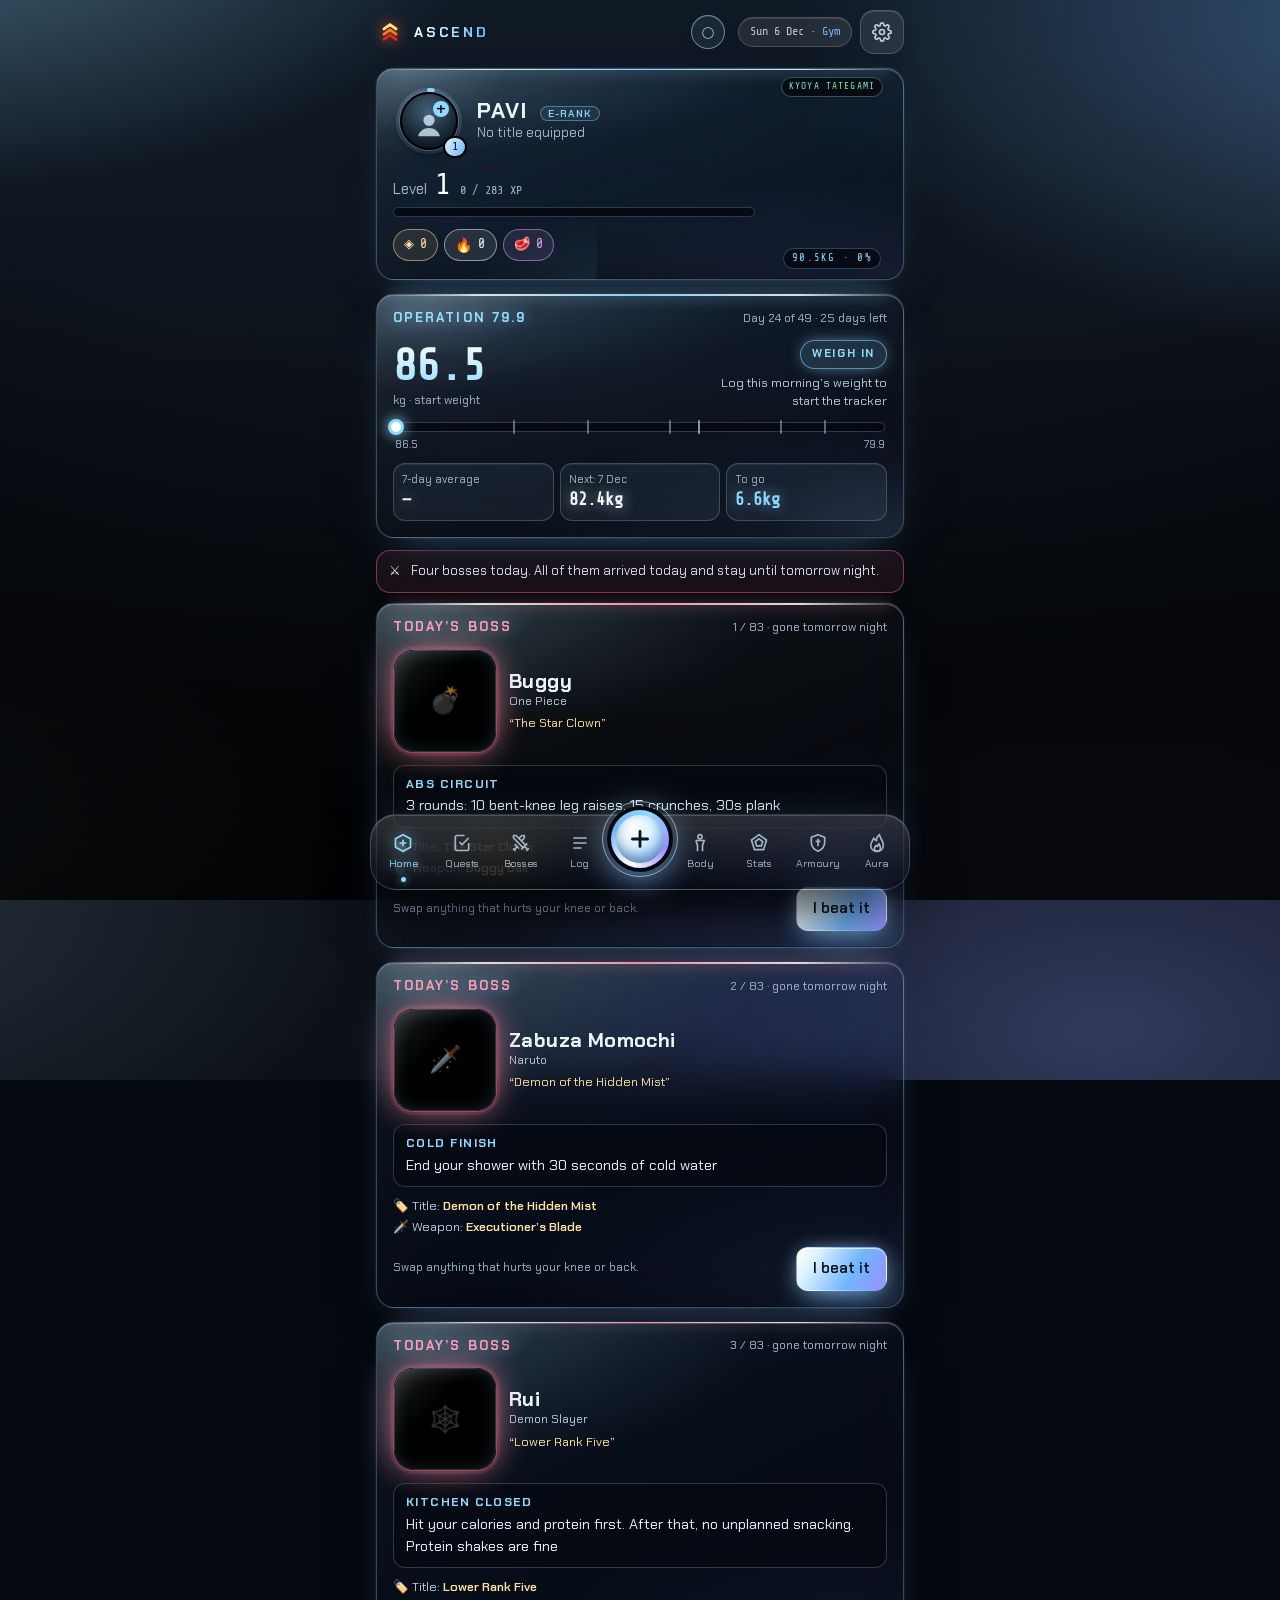
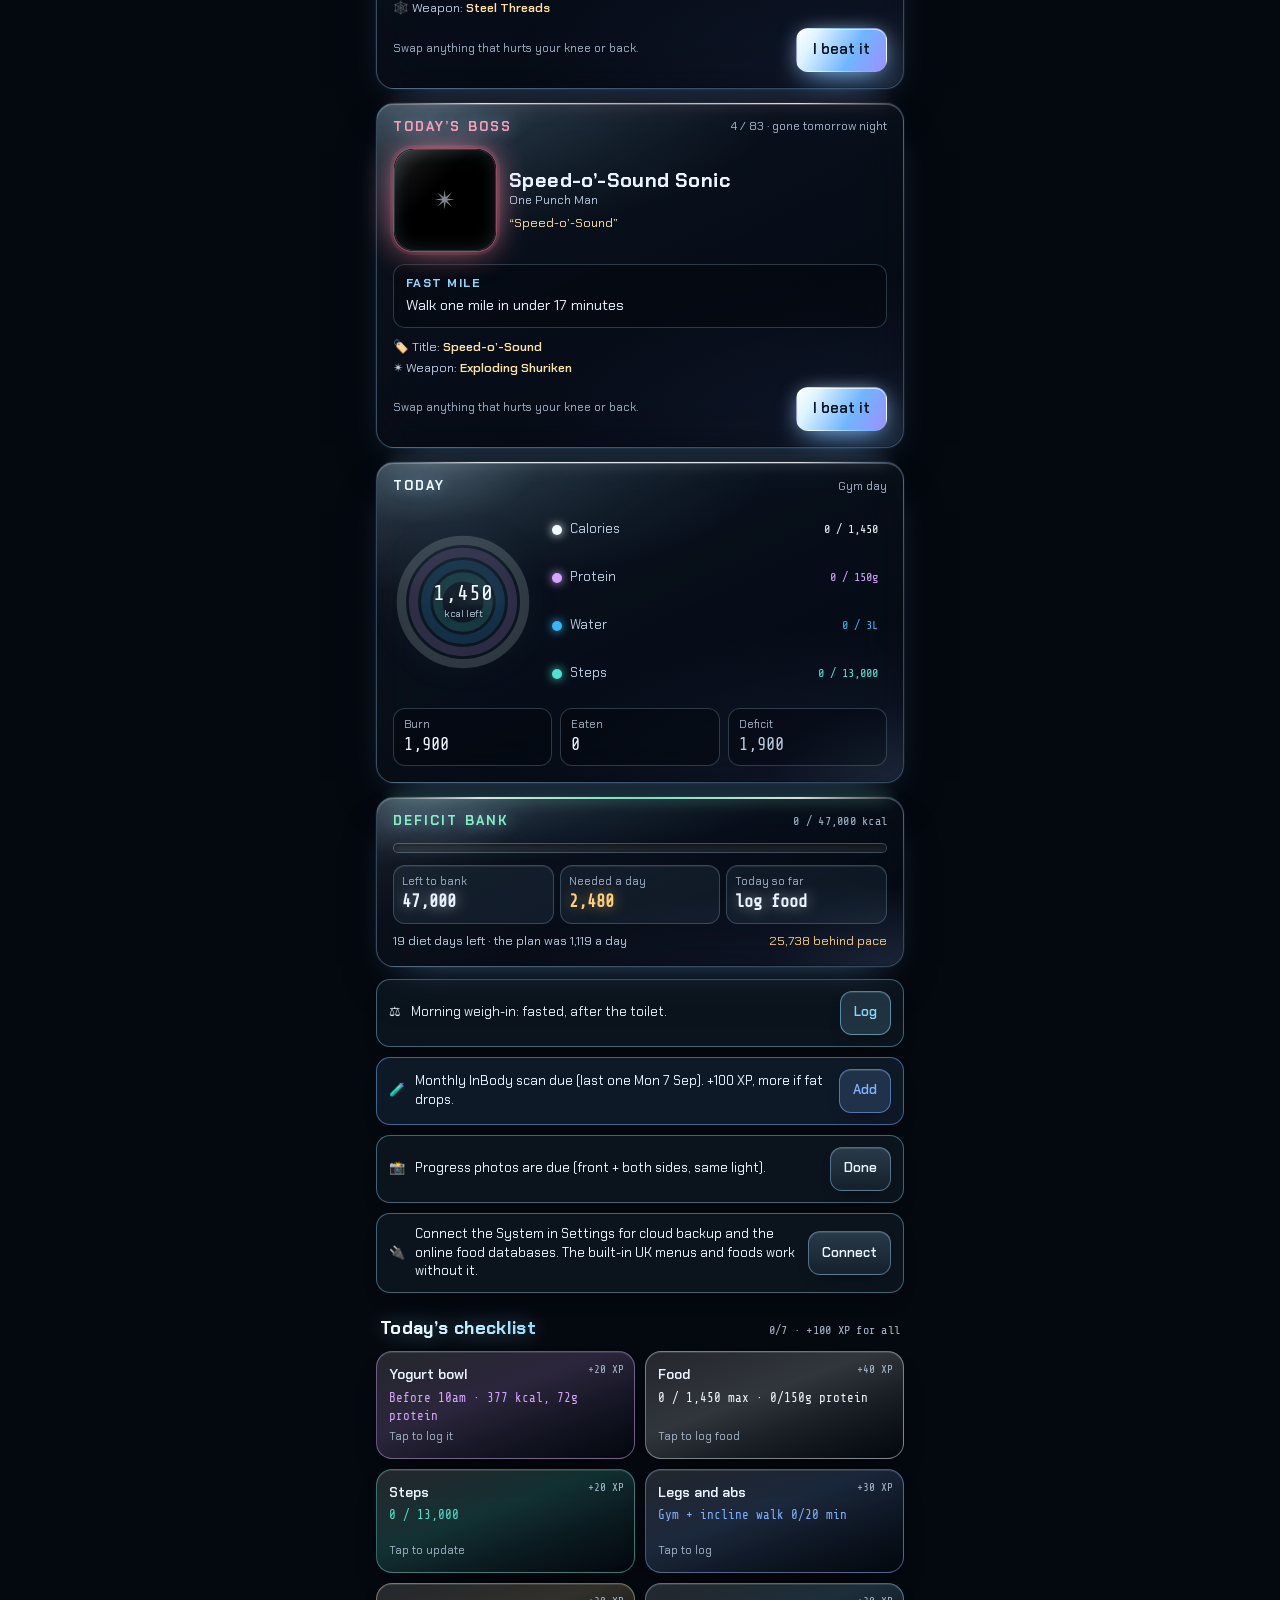
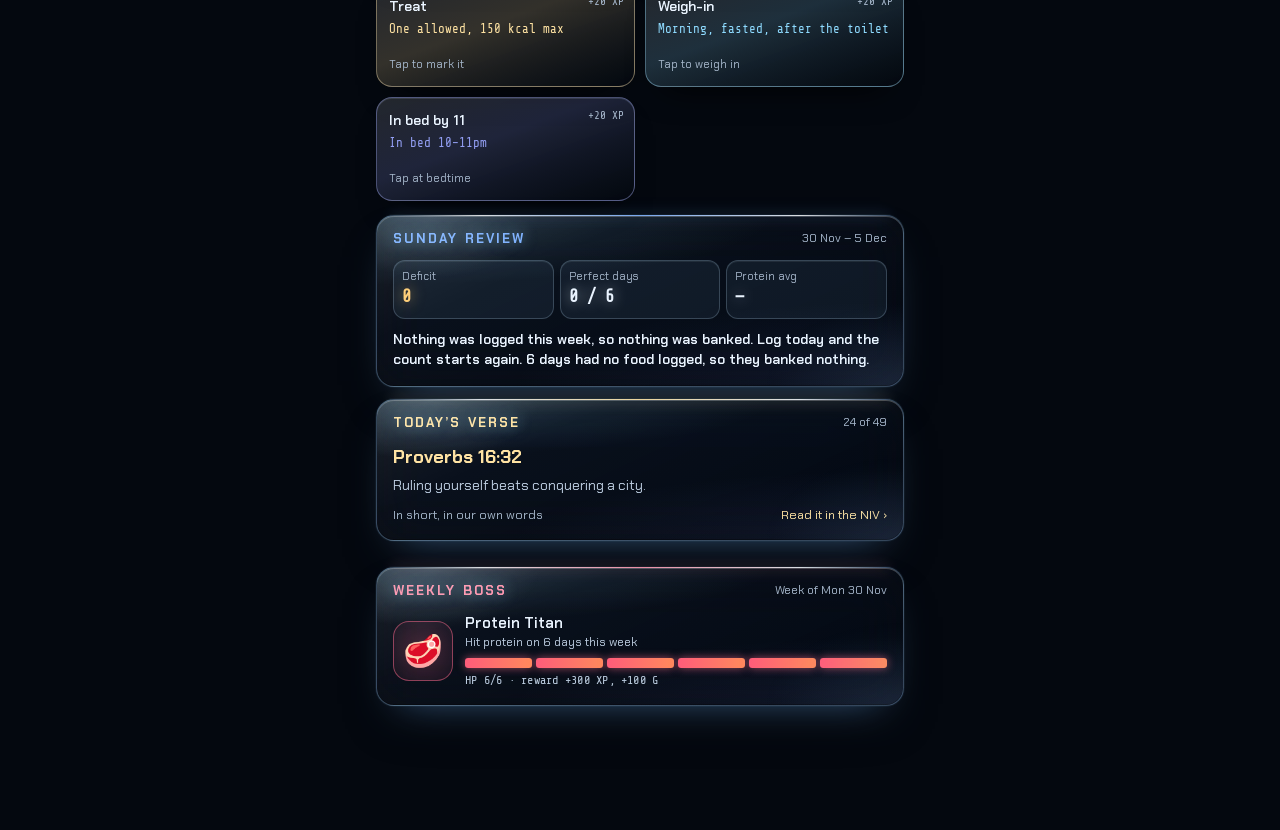
==== index.html @ de6831f8 "V22: OPERATION 79.9 season, faster transitions Adds the 13 Nov - 31 Dec season on top of existing da" ====
<!doctype html>
<html lang="en-GB">
<head>
<meta charset="utf-8">
<meta name="viewport" content="width=device-width,initial-scale=1,viewport-fit=cover">
<meta name="theme-color" content="#04080f">
<meta name="apple-mobile-web-app-capable" content="yes">
<meta name="mobile-web-app-capable" content="yes">
<meta name="apple-mobile-web-app-status-bar-style" content="black-translucent">
<meta name="apple-mobile-web-app-title" content="Ascend">
<meta name="description" content="Pavi's levelling fitness tracker: AI food logging, quests, ranks, InBody scans and a new anime character with a blazing aura every day.">
<title>Ascend</title>
<script>document.documentElement.className += ' js';</script>
<link rel="manifest" href="manifest.json">
<link rel="icon" href="icon-192.png">
<link rel="apple-touch-icon" href="apple-touch-icon.png">
<link rel="preload" as="image" href="art/x/sae.webp?v=183571439e">
<link rel="preload" as="image" href="art/x/natsu.webp?v=ce819c7bb2">
<link rel="preconnect" href="https://fonts.googleapis.com">
<link rel="preconnect" href="https://fonts.gstatic.com" crossorigin>
<link href="https://fonts.googleapis.com/css2?family=Chakra+Petch:wght@400;500;600;700&family=Share+Tech+Mono&display=swap" rel="stylesheet">
<style>
/* WINTER ARC · v6 "frost" */
:root{
  --night:#04080f; --night-2:#0a1220; --night-top:#07101c; --night-bot:#02050a; --panel:rgba(10,18,32,.62); --panel-2:rgba(40,66,100,.34);
  --line:rgba(160,210,255,.18); --line-2:rgba(190,228,255,.40);
  /* the theme: accent colours as r,g,b so they can be used at any strength (Settings → Theme swaps these) */
  --acc:143,219,255; --acc2:111,180,255; --acc3:124,137,232; --acc-line:160,210,255; --acc-hi:223,244,255; --tint:40,66,100; --deep:4,8,15;
  --ink:#EAF4FF; --ink-2:#A3B8CF; --ink-3:#64788F;
  /* domain colours: every number keeps its colour everywhere (cold aurora set) */
  --holo:#8FDBFF; --xp1:#DFF4FF; --xp2:#6FB4FF; --xp3:#9C8CFF;
  --kcal:#F2FAFF; --protein:#D6A6FF; --carbs:#A9B4FF; --fat:#7A92F8; --fibre:#86F0C6;
  --water:#38B6F5; --steps:#4FE3D0; --train:#7FB2FF; --sleep:#7C89E8; --gold:#FFE3A3;
  --good:#7CF0C0; --bad:#FF7A99; --warn:#FFCF7A;
  --spring:cubic-bezier(.2,.8,.2,1);
  --r-win:18px; --r-tile:16px; --r-btn:12px; --r-pill:999px;
  --font:'Chakra Petch',system-ui,sans-serif; --mono:'Share Tech Mono',ui-monospace,monospace;
  --dock:76px; --safe-b:env(safe-area-inset-bottom,0px); --safe-t:env(safe-area-inset-top,0px);
}
/* ── themes (Settings → Theme). Frost is the :root above; the colours that mean something (protein, steps, kcal…) never change ── */
html[data-theme="crimson"]{--acc:255,128,142;--acc2:236,76,98;--acc3:190,70,140;--acc-line:255,175,185;--acc-hi:255,228,231;--tint:70,24,34;--deep:12,4,6;--night:#0c0407;--night-2:#170a0e;--night-top:#14070b;--night-bot:#070203;--panel:rgba(32,10,15,.62);--panel-2:rgba(70,24,34,.34);--line:rgba(255,175,185,.18);--line-2:rgba(255,175,185,.40);--holo:#FF808E;--xp1:#FFE4E7;--xp2:#EC4C62;--xp3:#BE468C}
html[data-theme="emerald"]{--acc:112,238,182;--acc2:58,201,141;--acc3:64,176,196;--acc-line:156,240,204;--acc-hi:216,255,236;--tint:20,62,48;--deep:3,11,8;--night:#030b08;--night-2:#08150f;--night-top:#06120d;--night-bot:#020604;--panel:rgba(8,26,19,.62);--panel-2:rgba(20,62,48,.34);--line:rgba(156,240,204,.18);--line-2:rgba(156,240,204,.40);--holo:#70EEB6;--xp1:#D8FFEC;--xp2:#3AC98D;--xp3:#40B0C4}
html[data-theme="royal"]{--acc:192,165,255;--acc2:150,112,255;--acc3:222,124,240;--acc-line:204,186,255;--acc-hi:238,230,255;--tint:46,32,90;--deep:7,4,16;--night:#07040f;--night-2:#110a1f;--night-top:#0d0819;--night-bot:#040209;--panel:rgba(21,13,42,.62);--panel-2:rgba(46,32,90,.34);--line:rgba(204,186,255,.18);--line-2:rgba(204,186,255,.40);--holo:#C0A5FF;--xp1:#EEE6FF;--xp2:#9670FF;--xp3:#DE7CF0}
html[data-theme="gold"]{--acc:255,214,122;--acc2:242,172,64;--acc3:255,140,82;--acc-line:255,222,156;--acc-hi:255,244,212;--tint:74,58,24;--deep:10,8,3;--night:#0a0803;--night-2:#151108;--night-top:#110d05;--night-bot:#050401;--panel:rgba(30,24,10,.62);--panel-2:rgba(74,58,24,.34);--line:rgba(255,222,156,.18);--line-2:rgba(255,222,156,.40);--holo:#FFD67A;--xp1:#FFF4D4;--xp2:#F2AC40;--xp3:#FF8C52}
html[data-theme="sakura"]{--acc:255,172,212;--acc2:242,122,182;--acc3:192,142,255;--acc-line:255,198,226;--acc-hi:255,233,244;--tint:78,32,62;--deep:12,5,10;--night:#0c050a;--night-2:#180b14;--night-top:#140910;--night-bot:#060205;--panel:rgba(33,14,27,.62);--panel-2:rgba(78,32,62,.34);--line:rgba(255,198,226,.18);--line-2:rgba(255,198,226,.40);--holo:#FFACD4;--xp1:#FFE9F4;--xp2:#F27AB6;--xp3:#C08EFF}
html[data-theme="inferno"]{--acc:255,164,96;--acc2:255,112,62;--acc3:255,82,82;--acc-line:255,193,145;--acc-hi:255,234,214;--tint:82,40,18;--deep:12,6,3;--night:#0c0603;--night-2:#180d07;--night-top:#140a05;--night-bot:#060301;--panel:rgba(33,16,8,.62);--panel-2:rgba(82,40,18,.34);--line:rgba(255,193,145,.18);--line-2:rgba(255,193,145,.40);--holo:#FFA460;--xp1:#FFEAD6;--xp2:#FF703E;--xp3:#FF5252}
html[data-theme="shadow"]{--acc:222,229,240;--acc2:164,174,192;--acc3:124,134,152;--acc-line:204,212,226;--acc-hi:246,248,252;--tint:44,46,52;--deep:6,6,7;--night:#060607;--night-2:#0e0f11;--night-top:#0b0b0d;--night-bot:#020202;--panel:rgba(22,23,26,.62);--panel-2:rgba(44,46,52,.34);--line:rgba(204,212,226,.18);--line-2:rgba(204,212,226,.40);--holo:#DEE5F0;--xp1:#F6F8FC;--xp2:#A4AEC0;--xp3:#7C8698}

*{box-sizing:border-box;-webkit-tap-highlight-color:transparent}
html,body{margin:0;background:var(--night);color:var(--ink);font-family:var(--font);font-size:15px;line-height:1.45}
html{-webkit-text-size-adjust:100%;text-size-adjust:100%} /* an iPhone turned on its side must not enlarge some of the text */
body{min-height:100vh;overflow-x:hidden}
body::before{content:"";position:fixed;inset:-20%;z-index:0;pointer-events:none;
  background:
    radial-gradient(42% 30% at 12% 8%,rgba(var(--acc),.20),transparent 70%),
    radial-gradient(46% 34% at 92% 16%,rgba(var(--acc2),.20),transparent 70%),
    radial-gradient(50% 38% at 75% 96%,rgba(var(--acc3),.16),transparent 70%),
    radial-gradient(40% 30% at 4% 88%,rgba(79,227,208,.09),transparent 70%);
}
@keyframes aurora{to{transform:translate3d(3%,-2%,0) rotate(4deg) scale(1.05)}}
body::after{content:"";position:fixed;inset:0;z-index:1;pointer-events:none;opacity:.06;
  background-image:url("data:image/svg+xml,%3Csvg xmlns='http://www.w3.org/2000/svg' width='120' height='120'%3E%3Cfilter id='n'%3E%3CfeTurbulence type='fractalNoise' baseFrequency='.9' numOctaves='2'/%3E%3C/filter%3E%3Crect width='120' height='120' filter='url(%23n)'/%3E%3C/svg%3E")}
button,input,select,textarea{font:inherit;color:inherit}
button{cursor:pointer}
:focus-visible{outline:2px solid var(--holo);outline-offset:2px}
.num,.mono{font-family:var(--mono);font-variant-numeric:tabular-nums;letter-spacing:.02em}
.sr{position:absolute;width:1px;height:1px;overflow:hidden;clip:rect(0 0 0 0)}
.muted{color:var(--ink-2)} .dim{color:var(--ink-3)} .gold{color:var(--gold)} .holo{color:var(--holo)} .blood{color:var(--bad)} .good{color:var(--good)} .warnc{color:var(--warn)}
.hidden{display:none!important}

/* ── layout ── */
#app{position:relative;z-index:2;max-width:560px;margin:0 auto;padding:calc(10px + var(--safe-t)) 16px calc(var(--dock) + 34px + var(--safe-b))}
.topbar{display:flex;align-items:center;justify-content:space-between;gap:10px;margin-bottom:14px}
.brand{display:flex;align-items:center;gap:10px;font-weight:700;letter-spacing:.08em;font-size:14px;white-space:nowrap;min-width:0}
.brand svg{width:28px;height:28px;flex:none}
@media (max-width:430px){.brand span{display:none}}
.topbar>.row{flex-wrap:nowrap}
.daypill{font-family:var(--mono);font-size:12px;color:var(--ink-2);border:1px solid var(--line);padding:5px 11px;border-radius:var(--r-pill);background:rgba(var(--deep),.5);white-space:nowrap}
.daypill b{font-weight:400;color:var(--c,var(--holo))}
.iconbtn{width:44px;height:44px;display:grid;place-items:center;border-radius:14px;border:1px solid var(--line);background:var(--panel);color:var(--ink-2);flex:none}
.iconbtn:active{transform:scale(.94)}
.view{display:none} .view.on{display:block;animation:viewIn .4s var(--spring)}
.view.on.from-r{animation:viewR .4s var(--spring)} .view.on.from-l{animation:viewL .4s var(--spring)}
@keyframes viewIn{from{opacity:0;transform:translateY(10px)}to{opacity:1;transform:none}}
@keyframes viewR{from{opacity:0;transform:translateX(24px)}to{opacity:1;transform:none}}
@keyframes viewL{from{opacity:0;transform:translateX(-24px)}to{opacity:1;transform:none}}
.sec-h{display:flex;align-items:baseline;justify-content:space-between;margin:22px 4px 10px}
.sec-h h2{margin:0;font-size:18px;letter-spacing:.02em}
.sec-h span{font-size:12px;color:var(--ink-3)}

/* ── system window ── */
.win{position:relative;background:linear-gradient(160deg,var(--panel-2),var(--panel));border:1px solid var(--line);border-radius:var(--r-win);
  padding:16px;margin-bottom:14px;backdrop-filter:blur(16px);-webkit-backdrop-filter:blur(16px);
  box-shadow:0 1px 0 rgba(255,255,255,.06) inset,0 18px 50px -24px rgba(0,0,0,.9)}
.win::before{content:"";position:absolute;left:18px;right:18px;top:-1px;height:2px;border-radius:2px;background:linear-gradient(90deg,transparent,var(--c,var(--holo)),transparent);opacity:.9}
.win>.br-b{display:none}
.win-h{display:flex;align-items:center;justify-content:space-between;gap:8px;margin:-2px 0 12px}
.win-t{font-weight:700;font-size:13px;letter-spacing:.16em;color:var(--c,var(--holo))}
.win-s{font-size:12px;color:var(--ink-3)}
.win.violet{--c:var(--train)} .win.danger{--c:var(--bad);border-color:rgba(255,107,142,.32)} .win.goldw{--c:var(--gold)} .win.mint{--c:var(--fibre)}
.lift{transition:transform .25s var(--spring),border-color .25s} .lift:active{transform:scale(.98)}

/* ── buttons ── */
.btn{min-height:44px;padding:10px 16px;border-radius:var(--r-btn);border:1px solid var(--line-2);background:rgba(var(--acc-line),.10);color:var(--ink);font-weight:600;
  display:inline-flex;align-items:center;justify-content:center;gap:8px;transition:transform .2s var(--spring),background .2s,box-shadow .2s}
.btn:active{transform:scale(.95)}
.btn.primary{background:linear-gradient(120deg,var(--xp1),var(--xp2) 55%,var(--xp3));border-color:transparent;color:#04101c;box-shadow:0 8px 28px -10px rgba(var(--acc2),.9)}
.btn.ghost{background:transparent;border-color:var(--line)}
.btn.danger{background:rgba(255,107,142,.12);border-color:rgba(255,107,142,.5);color:#ffc9d6}
.btn.goldb{background:rgba(255,227,163,.12);border-color:rgba(255,227,163,.5);color:var(--gold)}
.btn.tint{background:color-mix(in srgb,var(--c) 16%,transparent);border-color:color-mix(in srgb,var(--c) 55%,transparent);color:var(--c)}
.btn.small{min-height:36px;padding:6px 12px;font-size:13px}
.btn[disabled]{opacity:.45;pointer-events:none}
.btn.done{background:rgba(124,240,192,.12);border-color:rgba(124,240,192,.5);color:var(--good)}
.row{display:flex;gap:8px;align-items:center;flex-wrap:wrap}
.row.end{justify-content:flex-end} .row.between{justify-content:space-between} .grow{flex:1}

/* ── inputs ── */
.field{display:flex;flex-direction:column;gap:4px;font-size:12px;color:var(--ink-2)}
.inp{min-height:44px;width:100%;padding:10px 12px;border-radius:var(--r-btn);border:1px solid var(--line);background:rgba(var(--deep),.6);color:var(--ink);outline:none}
.inp:focus{border-color:var(--holo);box-shadow:0 0 0 3px rgba(var(--acc),.15)}
.inp.num{text-align:right}
.inp.bad{border-color:var(--bad)}
select.inp{appearance:none;-webkit-appearance:none;background-image:linear-gradient(45deg,transparent 50%,var(--ink-2) 50%),linear-gradient(135deg,var(--ink-2) 50%,transparent 50%);background-position:calc(100% - 16px) 50%,calc(100% - 11px) 50%;background-size:5px 5px;background-repeat:no-repeat;padding-right:28px}
.grid2{display:grid;grid-template-columns:1fr 1fr;gap:8px} .grid3{display:grid;grid-template-columns:repeat(3,1fr);gap:8px}
.toggle{display:flex;align-items:center;justify-content:space-between;min-height:44px;gap:10px}
.sw{width:52px;height:30px;border-radius:99px;border:1px solid var(--line);background:rgba(var(--deep),.6);position:relative;flex:none}
.sw::after{content:"";position:absolute;top:3px;left:3px;width:22px;height:22px;border-radius:50%;background:var(--ink-3);transition:transform .3s var(--spring),background .25s}
.sw[aria-checked="true"]{border-color:var(--c,var(--holo))} .sw[aria-checked="true"]::after{transform:translateX(22px);background:var(--c,var(--holo));box-shadow:0 0 12px var(--c,var(--holo))}
.slider{display:grid;grid-template-columns:1fr auto;gap:2px 10px;align-items:center;margin:8px 0}
.slider input{grid-column:1/-1;width:100%;accent-color:var(--c,var(--holo));height:28px}
.slider b{font-family:var(--mono);font-weight:400;color:var(--c,var(--holo))}

/* ── hero (player card + today’s character) ── */
.hero{display:grid;grid-template-columns:1fr 132px;gap:6px;align-items:stretch;padding:16px 10px 16px 16px;overflow:hidden}
.hero::after{content:"";position:absolute;right:-40px;top:-40px;width:220px;height:220px;border-radius:50%;background:radial-gradient(circle,rgba(var(--acc),.22),transparent 65%);pointer-events:none}
.emblem{display:flex;align-items:center;gap:12px}
.rankring{width:68px;height:68px;position:relative;flex:none}
.rankring svg{position:absolute;inset:0;width:100%;height:100%;transform:rotate(-90deg)}
.rankring b{position:absolute;inset:0;display:grid;place-items:center;font-size:30px;font-weight:700;color:#fff;text-shadow:0 0 16px var(--xp2)}
.pname{font-size:22px;font-weight:700;letter-spacing:.08em;line-height:1.1}
.ptitle{font-size:13px;color:#cfe8ff;min-height:18px}
.lvl{display:flex;align-items:baseline;gap:8px;margin-top:12px}
.lvl .n{font-size:30px;color:#fff;line-height:1}
.xpbar{height:10px;border-radius:99px;background:rgba(var(--deep),.8);border:1px solid var(--line);overflow:hidden;position:relative;margin-top:6px}
.xpbar>i{position:absolute;inset:0 auto 0 0;border-radius:99px;background:linear-gradient(90deg,var(--xp1),var(--xp2),var(--xp3));box-shadow:0 0 14px rgba(var(--acc2),.8);transition:width 1s var(--spring)}
.xpbar>i::after{content:"";position:absolute;inset:0;background:linear-gradient(90deg,transparent,rgba(255,255,255,.6),transparent);background-size:200% 100%;animation:shine 2.6s linear infinite}
@keyframes shine{from{background-position:200% 0}to{background-position:-200% 0}}
.chips{display:flex;gap:6px;flex-wrap:wrap;margin-top:12px}
.chip{display:inline-flex;align-items:center;gap:6px;padding:5px 10px;border-radius:var(--r-pill);border:1px solid color-mix(in srgb,var(--c,var(--ink-3)) 50%,transparent);background:color-mix(in srgb,var(--c,var(--ink-3)) 10%,transparent);font-size:13px;color:var(--c,var(--ink))}
.flame{display:inline-block;transform-origin:50% 90%;animation:flick 1.4s ease-in-out infinite}
@keyframes flick{0%,100%{transform:scale(1) rotate(-3deg)}50%{transform:scale(1.12) rotate(3deg)}}
.hero-aura{position:relative;min-height:210px;margin:-16px -10px -16px 0;cursor:pointer;-webkit-tap-highlight-color:transparent}
.hero-aura .aname{position:absolute;top:8px;left:4px;right:4px;z-index:2;text-align:center;pointer-events:none}
/* the name sits on its own dark pill, so a bright aura behind it never washes it out */
.hero-aura .aname span{display:inline-block;max-width:100%;vertical-align:top;padding:2px 7px;border-radius:99px;background:rgba(var(--deep),.8);border:1px solid color-mix(in srgb,var(--aura-l,var(--holo)) 35%,transparent);font-family:var(--mono);font-size:9.5px;letter-spacing:.12em;text-transform:uppercase;color:var(--aura-t,#fff);white-space:nowrap;overflow:hidden;text-overflow:ellipsis}
.hero-aura .tag{position:absolute;bottom:10px;left:0;right:0;text-align:center;font-family:var(--mono);font-size:10.5px;color:var(--holo);letter-spacing:.12em;pointer-events:none;text-shadow:0 0 8px var(--holo)}

/* ── rings ── */
.rings{display:grid;grid-template-columns:140px 1fr;gap:10px;align-items:center}
.ringbox{width:140px;height:140px;position:relative}
.ringbox svg{width:100%;height:100%;transform:rotate(-90deg)}
.ringbox .c{position:absolute;inset:0;display:grid;place-items:center;text-align:center;line-height:1.05}
.ringbox .c b{font-size:26px;font-family:var(--mono);font-weight:400;color:var(--kcal)} .ringbox .c span{font-size:11px;color:var(--ink-2)}
.ring-arc{transition:stroke-dasharray 1.1s var(--spring)}
.legend{display:flex;flex-direction:column;gap:4px}
.leg{display:grid;grid-template-columns:10px 1fr auto;gap:8px;align-items:center;padding:7px 8px;border-radius:12px;border:1px solid transparent;background:none;text-align:left;min-height:40px;transition:background .2s,border-color .2s}
.leg:active{background:color-mix(in srgb,var(--c) 14%,transparent);border-color:color-mix(in srgb,var(--c) 40%,transparent)}
.leg i{width:10px;height:10px;border-radius:50%;background:var(--c);box-shadow:0 0 10px var(--c)}
.leg span{font-size:13px;color:var(--ink-2)} .leg b{font-family:var(--mono);font-weight:400;font-size:12px;color:var(--c);white-space:nowrap}
.energy-strip{display:grid;grid-template-columns:repeat(3,1fr);gap:8px;margin-top:12px}
.estat{border-radius:12px;padding:8px 10px;background:rgba(var(--deep),.45);border:1px solid var(--line)}
.estat span{display:block;font-size:11px;color:var(--ink-3)} .estat b{font-family:var(--mono);font-weight:400;font-size:17px}

/* ── quest tiles ── */
.tiles{display:grid;grid-template-columns:1fr 1fr;gap:10px}
.tile{--c:var(--holo);position:relative;overflow:hidden;text-align:left;border-radius:var(--r-tile);padding:12px;min-height:104px;border:1px solid color-mix(in srgb,var(--c) 30%,transparent);
  background:linear-gradient(160deg,color-mix(in srgb,var(--c) 12%,rgba(14,26,44,.8)),rgba(10,19,34,.75));color:var(--ink);display:flex;flex-direction:column;gap:4px;
  transition:transform .25s var(--spring),box-shadow .3s,border-color .3s}
.tile:active{transform:scale(.97)}
.tile .fill{position:absolute;left:0;bottom:0;height:4px;background:var(--c);box-shadow:0 0 12px var(--c);transition:width 1s var(--spring)}
.tile .ic{font-size:22px;line-height:1}
.tile .nm{font-weight:600;font-size:14px}
.tile .vl{font-family:var(--mono);font-size:12.5px;color:var(--c)}
.tile .rw{position:absolute;top:10px;right:10px;font-family:var(--mono);font-size:11px;color:var(--ink-3)}
.tile .act{margin-top:auto;font-size:11.5px;color:var(--ink-3)}
.tile.done{border-color:var(--c);box-shadow:0 0 0 1px color-mix(in srgb,var(--c) 40%,transparent),0 0 26px -8px var(--c)}
.tile.done .rw{color:var(--c)}
.tile.done::after{content:"✓";position:absolute;right:10px;bottom:8px;width:22px;height:22px;border-radius:50%;display:grid;place-items:center;background:var(--c);color:#04101c;font-weight:800;font-size:13px;animation:pop .45s var(--spring)}
.tile.wide{grid-column:1/-1;min-height:0;flex-direction:row;align-items:center;gap:12px}

/* ── quest list (Quests tab) ── */
.quest{display:grid;grid-template-columns:40px 1fr auto;gap:10px;align-items:center;padding:12px 0;border-bottom:1px solid rgba(var(--acc-line),.10)}
.quest:last-child{border-bottom:0}
.qicon{width:40px;height:40px;display:grid;place-items:center;border-radius:12px;border:1px solid color-mix(in srgb,var(--c,var(--holo)) 45%,transparent);background:color-mix(in srgb,var(--c,var(--holo)) 12%,transparent);font-size:18px}
.quest.done .qicon{box-shadow:0 0 14px color-mix(in srgb,var(--c,var(--holo)) 60%,transparent)}
.qname{font-weight:600} .qsub{font-size:12px;color:var(--ink-2)}
.qrew{font-family:var(--mono);font-size:12px;color:var(--ink-3);text-align:right;line-height:1.3}
.quest.done .qrew{color:var(--c,var(--holo))}
.qactions{grid-column:2/4;display:flex;gap:8px;flex-wrap:wrap;margin-top:6px}
.bar{height:8px;border-radius:99px;background:rgba(var(--deep),.8);border:1px solid var(--line);overflow:hidden}
.bar>i{display:block;height:100%;border-radius:99px;background:var(--c,var(--holo));box-shadow:0 0 8px var(--c,var(--holo));transition:width .9s var(--spring)}
.bar.over>i{background:var(--bad);box-shadow:0 0 8px var(--bad)}

/* ── boss ── */
.boss{display:grid;grid-template-columns:60px 1fr;gap:12px;align-items:center}
.bossicon{width:60px;height:60px;display:grid;place-items:center;font-size:32px;border:1px solid rgba(255,107,142,.5);border-radius:16px;background:radial-gradient(circle,rgba(255,107,142,.25),rgba(255,107,142,.04));animation:bossPulse 2.4s ease-in-out infinite}
@keyframes bossPulse{0%,100%{box-shadow:0 0 0 rgba(255,107,142,0)}50%{box-shadow:0 0 26px rgba(255,107,142,.5)}}
.hp{display:flex;gap:4px;margin-top:6px} .hp i{flex:1;height:10px;border-radius:3px;background:linear-gradient(90deg,#ff5c7a,#ff8a5c);box-shadow:0 0 8px rgba(255,107,142,.6);transition:all .5s}
.hp i.gone{background:rgba(255,107,142,.12);box-shadow:none}
.boss.dead .bossicon{animation:none;filter:grayscale(1);opacity:.6}

/* ── trials ── */
.trial{margin-bottom:14px}
.nodes{display:flex;align-items:center;margin:8px 0;overflow-x:auto;padding:4px 2px}
.node{flex:none;width:30px;height:30px;border-radius:50%;border:2px solid var(--ink-3);display:grid;place-items:center;font-size:11px;font-family:var(--mono);color:var(--ink-3);background:var(--night-2)}
.node.on{border-color:var(--c);color:var(--night);background:var(--c);box-shadow:0 0 10px var(--c)}
.node.next{border-color:var(--c);color:var(--c);animation:bossPulse 2s infinite}
.link{flex:none;width:16px;height:2px;background:var(--ink-3)} .link.on{background:var(--c)}

/* ── tables ── */
.tbl{width:100%;border-collapse:collapse;font-size:12.5px}
.tbl th{font-weight:500;color:var(--ink-3);text-align:right;padding:4px 3px;font-size:11px}
.tbl th:first-child,.tbl td:first-child{text-align:left}
.tbl td{padding:7px 3px;border-top:1px solid rgba(var(--acc-line),.10);text-align:right;font-family:var(--mono)}
.tbl td:first-child{font-family:var(--font)}
.tbl tr.tot td{color:var(--holo);border-top:1px solid var(--line-2)}
.tbl tr.rowbtn{cursor:pointer} .tbl tr.rowbtn:active td{background:rgba(var(--acc-line),.08)}
.tbl .fname{display:block;max-width:150px;overflow:hidden;text-overflow:ellipsis;white-space:nowrap}
.tbl .fq{display:block;font-size:11px;color:var(--ink-3)}
.tbl .cK{color:var(--kcal)} .tbl .cP{color:var(--protein)} .tbl .cC{color:var(--carbs)} .tbl .cS{color:var(--ink-2)} .tbl .cF{color:var(--fat)} .tbl .cB{color:var(--fibre)}
.status{font-family:var(--font);font-size:11px;padding:2px 8px;border-radius:99px;border:1px solid var(--line)}
.status.hit{color:var(--good);border-color:rgba(124,240,192,.5)} .status.under{color:var(--ink-2)} .status.over{color:var(--bad);border-color:rgba(255,107,142,.5)} .status.close{color:var(--warn);border-color:rgba(255,207,122,.5)}
.scroll-x{overflow-x:auto;margin:0 -4px;padding:0 4px}
.kv{display:flex;justify-content:space-between;gap:8px;font-size:13px;padding:3px 0}
.kv b{font-family:var(--mono);font-weight:400}

/* ── alerts ── */
.alert{display:flex;gap:10px;align-items:center;padding:11px 12px;border-radius:14px;border:1px solid rgba(255,207,122,.4);background:rgba(255,207,122,.08);font-size:13px;margin-bottom:10px}
.alert.red{border-color:rgba(255,107,142,.45);background:rgba(255,107,142,.08)}
.alert.cyan{border-color:rgba(var(--acc),.4);background:rgba(var(--acc),.06)}
.alert.violet{border-color:rgba(var(--acc2),.5);background:rgba(var(--acc2),.10)}

/* ── today's character and their aura (aura.js draws it; the CSS version is for a device without WebGL) ── */
.aura-stage{position:relative;height:400px;margin:-4px -6px 0;border-radius:16px;overflow:hidden;cursor:pointer;-webkit-tap-highlight-color:transparent;
  background:radial-gradient(60% 38% at 50% 94%,color-mix(in srgb,var(--aura,var(--holo)) 20%,transparent),transparent 72%),linear-gradient(180deg,rgba(var(--deep),.15),rgba(var(--deep),.6));box-shadow:0 0 60px -10px rgba(0,0,0,.9) inset}
.aura-wrap{position:absolute;inset:0;overflow:hidden;pointer-events:none}
.aura-gl{display:block;position:absolute;inset:0;width:100%;height:100%}
.aura-wrap:not(.css) .aura-img,.aura-wrap.missing .aura-img{display:none}
.aura-wrap.css .aura-img{position:absolute;left:50%;bottom:5%;max-width:80%;max-height:74%;transform:translateX(-50%);filter:drop-shadow(0 0 3px var(--aura-l)) drop-shadow(0 0 10px var(--aura)) drop-shadow(0 0 22px var(--aura));animation:auraThrob .5s ease-in-out infinite alternate}
.aura-wrap.mini.css .aura-img{bottom:7%;max-width:86%;max-height:72%}
.aura-wrap.css::before{content:"";position:absolute;left:14%;right:14%;top:5%;bottom:2%;border-radius:50% 50% 42% 42%/62% 62% 38% 38%;background:radial-gradient(50% 60% at 50% 60%,color-mix(in srgb,var(--aura-l) 70%,transparent),color-mix(in srgb,var(--aura) 45%,transparent) 55%,transparent 75%);filter:blur(6px);animation:auraFlare .35s ease-in-out infinite alternate}
@keyframes auraThrob{from{transform:translateX(-50%) scale(1)}to{transform:translateX(-50%) scale(1.012)}}
@keyframes auraFlare{from{transform:scaleY(1) translateY(0);opacity:.75}to{transform:scaleY(1.06) translateY(-2%);opacity:1}}
.aura-cap{display:flex;align-items:center;gap:12px;margin-top:12px}
.aura-sw{width:30px;height:30px;border-radius:50%;flex:none;background:var(--aura);box-shadow:0 0 0 2px rgba(var(--deep),.9),0 0 0 3.5px var(--aura-l),0 0 16px var(--aura-l)}
.aura-cap .an{font-size:18px;font-weight:700;color:var(--aura-t,var(--aura-l));line-height:1.2;overflow-wrap:anywhere}
.aura-cap .as{font-size:12.5px;color:var(--ink-2);margin-top:2px}
.aura-cap .hx{font-family:var(--mono);font-size:11px;color:var(--ink-3);margin-left:2px}
.aura-hint{font-size:11.5px;color:var(--ink-3);margin:8px 2px 0}
.muscles{display:grid;grid-template-columns:repeat(3,1fr);gap:8px;margin-top:8px}
.mus{min-height:44px;border-radius:12px;padding:6px 10px;text-align:left;color:var(--ink);font:inherit;cursor:pointer;display:flex;flex-direction:column;justify-content:center}
.mus span{font-size:12.5px} .mus b{font-family:var(--mono);font-weight:400;font-size:11px;color:var(--holo)}
.seg{display:inline-flex;border:1px solid var(--line);border-radius:var(--r-pill);overflow:hidden;background:rgba(var(--deep),.5)}
.seg button{min-height:36px;padding:6px 13px;border:0;background:transparent;color:var(--ink-2);font-size:13px}
.seg button[aria-pressed="true"]{background:rgba(var(--acc),.16);color:var(--holo)}
.range{width:100%;accent-color:var(--holo);height:30px}
.readouts{display:grid;grid-template-columns:repeat(3,1fr);gap:8px;margin-top:10px}
.ro{border:1px solid color-mix(in srgb,var(--c,var(--holo)) 30%,transparent);border-radius:12px;padding:8px 10px;background:color-mix(in srgb,var(--c,var(--holo)) 6%,rgba(var(--deep),.5))}
.ro span{display:block;font-size:11px;color:var(--ink-3)} .ro b{font-family:var(--mono);font-weight:400;font-size:17px;color:var(--c,var(--ink))}
.ro em{font-style:normal;font-family:var(--mono);font-size:11px;margin-left:4px}

/* ── InBody ── */
.ib-grid{display:grid;grid-template-columns:repeat(3,1fr);gap:8px}
.segchart{display:grid;grid-template-columns:1fr;justify-items:center;margin-top:8px}
.segchart svg{width:100%;max-width:330px}
.segchart .sl{font-family:var(--font);font-size:11.5px;font-weight:600;fill:var(--ink)}
.segchart .sv{font-family:var(--mono);font-size:10.5px}
.scanrow{display:grid;grid-template-columns:auto 1fr auto;gap:10px;align-items:center;padding:10px 0;border-top:1px solid rgba(var(--acc-line),.10);width:100%;background:none;border-left:0;border-right:0;border-bottom:0;text-align:left;color:var(--ink)}
.src{font-size:10.5px;padding:2px 7px;border-radius:99px;border:1px solid var(--line);color:var(--ink-2)}
.opt{display:grid;grid-template-columns:44px 1fr;gap:12px;align-items:center;width:100%;text-align:left;padding:14px;border-radius:16px;border:1px solid color-mix(in srgb,var(--c) 40%,transparent);background:color-mix(in srgb,var(--c) 9%,rgba(var(--deep),.6));color:var(--ink);margin-bottom:10px;position:relative}
.opt .oi{width:44px;height:44px;border-radius:12px;display:grid;place-items:center;font-size:22px;background:color-mix(in srgb,var(--c) 20%,transparent)}
.opt b{display:block} .opt span{font-size:12.5px;color:var(--ink-2)}
.opt input[type=file]{position:absolute;inset:0;opacity:0;cursor:pointer}
details.more{margin-top:10px} details.more summary{cursor:pointer;color:var(--ink-2);font-size:13px;min-height:36px;display:flex;align-items:center}
.steps-ol{padding-left:20px;margin:6px 0;font-size:13.5px;color:var(--ink-2)} .steps-ol li{margin:6px 0}
.code{font-family:var(--mono);font-size:12px;background:rgba(var(--deep),.7);border:1px solid var(--line);border-radius:10px;padding:8px 10px;word-break:break-all;color:var(--holo)}

/* ── radar ── */
.radar{width:100%;max-width:340px;margin:0 auto;display:block}
.radar .lbl{font-family:var(--font);font-size:12px;font-weight:700}
.radar .val{font-family:var(--mono);font-size:11px;fill:var(--ink)}
.statgrid{display:grid;grid-template-columns:repeat(3,1fr);gap:8px;margin-top:12px}
.statc{border:1px solid color-mix(in srgb,var(--c) 35%,transparent);border-radius:14px;padding:10px;background:color-mix(in srgb,var(--c) 8%,rgba(var(--deep),.5));text-align:left;color:var(--ink)}
.statc b{display:flex;align-items:baseline;gap:6px;font-family:var(--mono);font-size:24px;font-weight:400;color:#fff}
.statc b em{font-style:normal;font-size:12px}
.statc .sid{display:block;font-size:11px;letter-spacing:.12em;color:var(--c);font-weight:700}
.statc>span:last-child{font-size:12px;color:var(--ink-2)}

/* ── achievements ── */
.ladder{border-top:1px solid rgba(var(--acc-line),.12);padding:12px 0}
.ladder:first-of-type{border-top:0}
.ladder-h{display:flex;align-items:center;gap:10px;width:100%;background:none;border:0;text-align:left;padding:0;min-height:44px;color:var(--ink)}
.ladder-h .ic{font-size:24px;width:40px;height:40px;display:grid;place-items:center;border-radius:12px;background:rgba(var(--acc2),.12)}
.ladder-body{display:grid;grid-template-columns:repeat(auto-fill,minmax(96px,1fr));gap:8px;margin-top:10px}
.badge{border:1px solid var(--line);border-radius:12px;padding:8px;font-size:12px;background:rgba(var(--deep),.5);min-height:72px}
.badge .bi{font-size:18px} .badge b{display:block;font-weight:600;font-size:12px;margin-top:2px} .badge span{color:var(--ink-3);font-size:11px}
.badge.locked{opacity:.4;filter:grayscale(1)}
.badge.got{border-color:rgba(255,227,163,.6);background:linear-gradient(160deg,rgba(255,227,163,.12),rgba(var(--acc2),.10));box-shadow:0 0 16px -6px rgba(255,227,163,.8)}

/* ── dock + orb ── */
.dock{position:fixed;left:50%;transform:translateX(-50%);bottom:calc(10px + var(--safe-b));z-index:40;width:min(540px,calc(100% - 20px));height:var(--dock);
  display:grid;grid-template-columns:repeat(4,1fr) 68px repeat(4,1fr);align-items:center;padding:0 6px;border-radius:26px;
  background:rgba(var(--deep),.88);border:1px solid var(--line);backdrop-filter:blur(18px);-webkit-backdrop-filter:blur(18px);box-shadow:0 20px 50px -14px rgba(0,0,0,.95)}
.tab{border:0;background:none;color:var(--ink-3);display:flex;flex-direction:column;align-items:center;justify-content:center;gap:3px;font-size:10.5px;min-height:56px;border-radius:16px;position:relative;transition:color .2s}
.tab svg{width:22px;height:22px}
.tab[aria-selected="true"]{color:var(--c)}
.tab[aria-selected="true"]::after{content:"";position:absolute;bottom:4px;width:5px;height:5px;border-radius:50%;background:var(--c);box-shadow:0 0 8px var(--c)}
.orb{position:relative;justify-self:center;width:62px;height:62px;margin-top:-26px;border-radius:50%;border:0;padding:0;color:#04101c;display:grid;place-items:center;background:transparent;
  box-shadow:0 0 0 4px var(--night),0 10px 30px -6px rgba(var(--acc2),.9),0 0 30px rgba(var(--acc),.35)}
.orb::before{content:"";position:absolute;inset:0;border-radius:50%;background:conic-gradient(from 200deg,var(--xp1),var(--xp2),var(--xp3),var(--kcal),var(--xp1));animation:orbSpin 8s linear infinite}
.orb span{position:relative;z-index:1;width:52px;height:52px;border-radius:50%;display:grid;place-items:center;background:radial-gradient(circle at 35% 30%,#ffffff,#d9f9ff 40%,#9fd0ff)}
.orb svg{width:26px;height:26px}
.orb:active span{transform:scale(.9)}
@keyframes orbSpin{to{rotate:360deg}}
.cmd-sheet .inrow{display:flex;gap:8px;align-items:center;border:1px solid var(--line-2);border-radius:16px;background:rgba(var(--deep),.6);padding:4px 4px 4px 12px}
.cmd-sheet .inrow input{flex:1;min-height:48px;border:0;background:transparent;outline:none;font-size:16px;min-width:0}
.cmd-sheet .send{width:48px;height:48px;border-radius:12px;border:0;background:linear-gradient(120deg,var(--xp1),var(--xp2));color:#04101c;display:grid;place-items:center}
.qchips{display:flex;flex-wrap:wrap;gap:8px;margin-top:12px}
.qchip{--c:var(--holo);min-height:40px;padding:8px 12px;border-radius:99px;border:1px solid color-mix(in srgb,var(--c) 45%,transparent);background:color-mix(in srgb,var(--c) 10%,transparent);color:var(--c);font-weight:600;font-size:13px}
.qchip:active{transform:scale(.95)}
.cmd-ctx{font-size:12px;color:var(--warn);margin-bottom:8px}
.examples{font-size:12px;color:var(--ink-3);margin-top:10px}

/* ── sheets & overlays ── */
.scrim{position:fixed;inset:0;z-index:50;background:rgba(var(--deep),.72);backdrop-filter:blur(5px);-webkit-backdrop-filter:blur(5px);display:flex;align-items:flex-end;justify-content:center;animation:fade .25s}
@keyframes fade{from{opacity:0}to{opacity:1}}
.sheet{width:100%;max-width:560px;max-height:90vh;max-height:90dvh;overflow:auto;overscroll-behavior:contain;margin:0;border-radius:24px 24px 0 0;padding:10px 16px calc(22px + var(--safe-b));animation:sheetUp .42s var(--spring)}
.sheet.win{border-bottom:0;margin-bottom:0}
.sheet::after{content:"";position:sticky;display:block}
.grab{width:42px;height:5px;border-radius:9px;background:var(--line-2);margin:0 auto 12px}
@keyframes sheetUp{from{transform:translateY(60px);opacity:0}to{transform:none;opacity:1}}
.center-scrim{align-items:center;padding:16px}
.modal{width:100%;max-width:420px;animation:pop .45s var(--spring)}
@keyframes pop{from{transform:scale(.85);opacity:0}to{transform:none;opacity:1}}
.item{border:1px solid var(--line);border-radius:14px;padding:10px;margin-bottom:10px;background:rgba(var(--deep),.45)}
.item.err{border-color:rgba(255,107,142,.5)}
.item-h{display:flex;justify-content:space-between;align-items:center;gap:8px}
.conf{font-size:11px;padding:2px 8px;border-radius:99px;border:1px solid var(--line);color:var(--ink-2);white-space:nowrap}
.conf.low{color:var(--warn);border-color:rgba(255,207,122,.5)} .conf.high{color:var(--good);border-color:rgba(124,240,192,.45)}
.assume{font-size:12px;color:var(--ink-3);margin-top:4px}
.errs{font-size:12px;color:#ffb3c0;margin-top:6px}
.macros{display:grid;grid-template-columns:repeat(6,1fr);gap:4px;margin-top:8px;text-align:center}
.macros div{font-size:10.5px;color:var(--ink-3)} .macros b{display:block;font-family:var(--mono);font-weight:400;font-size:13px;color:var(--c,var(--ink))}
.macros .inp{min-height:38px;padding:6px 4px;text-align:center;font-family:var(--mono);font-size:13px}
.setrow{display:grid;grid-template-columns:30px 1fr 1fr 36px;gap:6px;align-items:center;margin-top:6px}
.ci-actions{display:grid;grid-template-columns:repeat(auto-fit,minmax(80px,1fr));gap:8px;margin-top:8px}
.ci-actions .ci-go{grid-column:1/-1;min-height:52px;font-size:16px}

/* scanning card */
.scan{position:relative;overflow:hidden;text-align:center;padding:30px 16px}
.scan-line{position:absolute;left:0;right:0;height:46px;top:-46px;background:linear-gradient(180deg,transparent,rgba(var(--acc),.35),transparent);animation:scanmove 1.4s linear infinite}
@keyframes scanmove{to{top:100%}}
.scan-t{font-family:var(--mono);letter-spacing:.2em;color:var(--holo);font-size:15px}
.dots::after{content:"";animation:dots 1.2s steps(4) infinite}
@keyframes dots{0%{content:""}25%{content:"."}50%{content:".."}75%{content:"..."}}
.scan-s{font-size:12px;color:var(--ink-3);margin-top:6px}

/* toasts */
#toasts{position:fixed;left:0;right:0;top:calc(10px + var(--safe-t));z-index:80;display:flex;flex-direction:column;align-items:center;gap:8px;pointer-events:none;padding:0 12px}
.toast{pointer-events:auto;max-width:520px;width:100%;display:flex;align-items:center;gap:10px;padding:11px 14px;border-radius:16px;border:1px solid var(--line-2);background:rgba(var(--deep),.96);
  box-shadow:0 12px 30px -10px rgba(0,0,0,.8);font-size:14px;animation:toastIn .45s var(--spring)}
.toast.out{animation:toastOut .3s forwards}
.toast .t-act{margin-left:auto;border:0;background:none;color:var(--holo);font-weight:700;min-height:36px;padding:0 6px}
.toast.bad{border-color:rgba(255,107,142,.6)}
@keyframes toastIn{from{transform:translateY(-16px) scale(.96);opacity:0}to{transform:none;opacity:1}}
@keyframes toastOut{to{transform:translateY(-12px);opacity:0}}
.floatxp{position:fixed;z-index:90;font-family:var(--mono);font-size:16px;color:var(--holo);text-shadow:0 0 10px var(--holo);pointer-events:none;animation:floatUp 1.5s var(--spring) forwards}
.floatxp.g{color:var(--gold);text-shadow:0 0 10px var(--gold)}
@keyframes floatUp{0%{transform:translateY(0) scale(.8);opacity:0}15%{opacity:1;transform:translateY(-10px) scale(1.1)}100%{transform:translateY(-80px) scale(1);opacity:0}}
.confetti{position:fixed;top:-12px;z-index:95;width:8px;height:14px;border-radius:2px;pointer-events:none;animation:fall linear forwards}
@keyframes fall{to{transform:translateY(105vh) rotate(720deg)}}
.ripple{position:absolute;border-radius:50%;pointer-events:none;background:currentColor;opacity:.25;transform:scale(0);animation:rip .6s ease-out forwards}
@keyframes rip{to{transform:scale(1);opacity:0}}

/* ceremonies */
.ceremony{position:fixed;inset:0;z-index:100;display:grid;place-items:center;background:radial-gradient(circle at 50% 45%,rgba(var(--acc),.32),rgba(var(--deep),.95) 60%);animation:fade .3s}
.ceremony.rank{background:radial-gradient(circle at 50% 45%,rgba(var(--acc2),.5),rgba(156,140,255,.12) 45%,rgba(var(--deep),.96) 65%)}
.cer-in{position:relative;z-index:1;text-align:center;padding:24px;max-width:380px}
.cer-k{font-family:var(--mono);letter-spacing:.3em;color:var(--holo);font-size:14px;animation:pop .5s var(--spring)}
.cer-big{font-size:96px;font-weight:700;line-height:1;margin:14px 0;color:#fff;text-shadow:0 0 30px var(--xp1),0 0 60px var(--xp2);animation:slam .8s var(--spring)}
@keyframes slam{0%{transform:scale(3);opacity:0;filter:blur(8px)}60%{transform:scale(.92);opacity:1;filter:none}100%{transform:scale(1)}}
.cer-ring{pointer-events:none;position:absolute;width:260px;height:260px;border-radius:50%;border:2px solid var(--holo);animation:ringOut 1.4s var(--spring) infinite;opacity:0}
@keyframes ringOut{0%{transform:scale(.4);opacity:.9}100%{transform:scale(1.6);opacity:0}}
.cer-sub{color:var(--ink-2);margin-bottom:22px}

/* splash */
#splash{position:fixed;inset:0;z-index:200;display:flex;flex-direction:column;align-items:center;justify-content:center;text-align:center;padding:24px;
  background:radial-gradient(70% 50% at 50% 38%,rgba(var(--acc2),.35),transparent 70%),radial-gradient(60% 40% at 50% 70%,rgba(var(--acc),.18),transparent 70%),var(--night);transition:opacity .8s var(--spring)}
#splash.out{opacity:0;pointer-events:none}
.sp-logo{width:88px;height:88px;filter:drop-shadow(0 0 20px var(--xp2));animation:pop .9s var(--spring)}
.sp-t{font-size:34px;font-weight:700;letter-spacing:.12em;margin-top:18px;opacity:0;transform:translateY(14px);animation:rise .8s .25s var(--spring) forwards;
  background:linear-gradient(90deg,var(--xp1),#fff,var(--xp3));-webkit-background-clip:text;background-clip:text;color:transparent}
.sp-s{font-family:var(--mono);color:var(--holo);letter-spacing:.4em;font-size:13px;margin-top:6px;opacity:0;animation:rise .8s .45s var(--spring) forwards}
.sp-v{max-width:330px;margin:28px 0 0;font-size:13.5px;color:var(--ink-2);line-height:1.6;opacity:0;animation:rise .8s .7s var(--spring) forwards}
.sp-v cite{display:block;font-style:normal;color:#cfe8ff;margin-top:6px;font-size:12px}
.sp-skip{position:absolute;bottom:calc(28px + var(--safe-b));font-size:12px;color:var(--ink-3)}
@keyframes rise{to{opacity:1;transform:none}}

/* notice */
.notice{position:fixed;left:0;right:0;top:calc(14px + var(--safe-t));z-index:60;padding:0 14px;animation:noticeIn .6s var(--spring)}
.notice .win{max-width:520px;margin:0 auto;box-shadow:0 20px 60px -10px rgba(0,0,0,.9),0 0 40px -10px var(--xp2)}
@keyframes noticeIn{from{transform:translateY(-120%)}to{transform:none}}

.diag{font-size:12.5px;font-family:var(--mono)} .diag .p{color:var(--good)} .diag .f{color:var(--bad)}
.diag div{padding:3px 0;border-bottom:1px solid rgba(var(--acc-line),.08)}
.chart{width:100%;height:auto;display:block}
.chart .ax{stroke:rgba(var(--acc-line),.16);stroke-width:1}
.chart .axl{font-family:var(--mono);font-size:10px;fill:var(--ink-3)}

body.calm *,body.calm *::before,body.calm *::after{animation-duration:.001s!important;animation-iteration-count:1!important;transition-duration:.15s!important}
@media (prefers-reduced-motion:reduce){*,*::before,*::after{animation-duration:.001s!important;animation-iteration-count:1!important;transition-duration:.15s!important}}
@media (max-width:370px){.rings{grid-template-columns:120px 1fr}.ringbox{width:120px;height:120px}.statgrid,.ib-grid{grid-template-columns:repeat(2,1fr)}.readouts{grid-template-columns:repeat(2,1fr)}.hero{grid-template-columns:1fr 104px}.tab{font-size:9.5px}}

/* ── food search (orb), portion picker, scanner ── */
.scanbtn{width:44px;height:48px;border:0;background:transparent;color:var(--kcal);display:grid;place-items:center;border-radius:12px}
.sugg{margin-top:10px;max-height:52vh;overflow:auto}
.sugg:empty{display:none}
.cmd-sheet.typing .qchips,.cmd-sheet.typing .examples{display:none}
.sh{font-size:11.5px;color:var(--ink-3);margin:10px 4px 4px;letter-spacing:.04em}
.sug{display:grid;grid-template-columns:32px 1fr auto;gap:10px;align-items:center;width:100%;text-align:left;padding:9px 10px;border-radius:12px;border:1px solid transparent;background:none;color:var(--ink);min-height:48px}
.sug:active,.sug:focus-visible{background:rgba(255,207,122,.10);border-color:rgba(255,207,122,.35)}
.sug .si{width:32px;height:32px;border-radius:10px;display:grid;place-items:center;background:rgba(255,207,122,.12);font-size:15px}
.sug .sn{min-width:0} .sug .sn b{display:block;font-weight:600;font-size:14px;white-space:nowrap;overflow:hidden;text-overflow:ellipsis} .sug .sn small{display:block;font-size:11.5px;color:var(--ink-3);white-space:nowrap;overflow:hidden;text-overflow:ellipsis}
.sug .sk{font-family:var(--mono);font-size:11px;color:var(--kcal);text-align:right;max-width:96px;line-height:1.25}
.sug.ask .si{background:rgba(var(--acc2),.18);color:#cfe8ff} .sug.ask .sk{color:var(--ink-3)}
.sugrow{display:grid;grid-template-columns:1fr auto;gap:6px;align-items:center}
.pf-name{font-size:20px;font-weight:700;line-height:1.2}
.pf-src{display:flex;gap:8px;align-items:center;flex-wrap:wrap;margin-top:6px;font-size:12px}
.stepper{display:flex;align-items:center;gap:6px}
.stepper button{width:40px;height:40px;border-radius:12px;border:1px solid var(--line-2);background:rgba(255,207,122,.10);color:var(--kcal);font-size:20px;font-weight:700}
.stepper .inp{width:84px;min-height:40px;text-align:center;font-family:var(--mono)}
.macros.big{margin-top:14px;padding:12px 6px;border-radius:14px;background:rgba(var(--deep),.5);border:1px solid var(--line)}
.macros.big b{font-size:18px}
.seg button[disabled]{opacity:.35}
.scanbox{position:relative;height:300px;border-radius:16px;overflow:hidden;background:#000;border:1px solid rgba(255,207,122,.4)}
.scanbox video{width:100%;height:100%;object-fit:cover;display:block}
.reticle{position:absolute;left:10%;right:10%;top:25%;bottom:25%;border:2px solid var(--kcal);border-radius:12px;box-shadow:0 0 0 999px rgba(0,0,0,.35),0 0 20px rgba(255,207,122,.6) inset}
.reticle i{position:absolute;left:6px;right:6px;top:50%;height:2px;background:var(--bad);box-shadow:0 0 10px var(--bad);animation:laser 1.6s ease-in-out infinite alternate}
@keyframes laser{from{transform:translateY(-40px)}to{transform:translateY(40px)}}
.scan-msg{position:absolute;left:0;right:0;bottom:10px;text-align:center;font-size:13px;color:#fff;text-shadow:0 1px 6px #000}
.ceremony.busy{background:rgba(var(--deep),.75)}

/* ───── Winter Arc plan ───── */
.plancard{display:block;width:100%;text-align:left;color:var(--ink);font:inherit;cursor:pointer;margin-bottom:12px}
.plancard .bar{margin:2px 0 10px}
.plan3{display:grid;grid-template-columns:repeat(3,1fr);gap:8px}
.plan3>div{padding:8px 10px;border-radius:12px;background:rgba(var(--acc-line),.07);border:1px solid var(--line)}
.plan3 span{display:block;font-size:11px;color:var(--ink-3);white-space:nowrap;overflow:hidden;text-overflow:ellipsis}
.plan3 b{font-family:var(--mono);font-size:17px}
.exrow{display:grid;grid-template-columns:1fr auto;gap:2px 10px;width:100%;text-align:left;color:var(--ink);font:inherit;padding:10px 12px;margin-bottom:8px;border-radius:14px;border:1px solid var(--line);background:rgba(var(--acc-line),.06);min-height:44px}
.exrow:active{transform:scale(.985)}
.exrow.done{border-color:rgba(124,240,192,.45);background:rgba(124,240,192,.07)}
.exn b{display:block;font-size:14.5px}
.exn small,.ext small{display:block;font-size:11px;color:var(--ink-3);font-family:var(--font)}
.ext{text-align:right;font-size:14px;color:var(--train)}
.exs{grid-column:1/-1;font-size:12.5px;color:var(--ink-2)}
.exs.up{color:var(--good)} .exs.hold{color:var(--kcal)} .exs.deload{color:var(--holo)} .exs.start{color:var(--ink-3)}
.exrow.done .exs{color:var(--good);font-family:var(--mono)}
.rgrow{display:grid;grid-template-columns:1fr 54px 54px 54px;gap:6px;align-items:center;margin-bottom:6px;font-size:13px}
.rgrow .inp{min-height:40px;padding:6px 4px;text-align:center}
.daygrid{display:grid;grid-template-columns:44px 1fr 1fr;gap:6px;align-items:center;font-size:13px}
.daygrid .inp{min-height:40px;text-align:center}
.ptbl td{font-size:12.5px;white-space:nowrap}
.ptbl tr.hl td{background:rgba(var(--acc2),.12);color:var(--ink)}
.ptbl tr.hl td:first-child{border-radius:8px 0 0 8px;color:var(--train);font-weight:700}
.plist{margin:6px 0 0;padding-left:20px;font-size:13.5px;color:var(--ink-2)}
.plist li{margin:4px 0}
.syncdot{width:34px;height:34px;flex:none;border-radius:50%;border:1px solid var(--line-2);background:rgba(var(--acc-line),.08);color:var(--ink-3);font-size:15px;font-weight:700;line-height:1;display:grid;place-items:center}
.syncdot.ok{color:var(--good);border-color:rgba(124,240,192,.5)} .syncdot.busy{color:var(--holo);border-color:rgba(var(--acc),.5)}
.syncdot.warn{color:var(--warn);border-color:rgba(255,207,122,.6)} .syncdot.bad{color:#fff;background:var(--bad);border-color:var(--bad)}

/* ═════════ FROST: glass, shadow, snow, touch ═════════ */
html{background:var(--night)}
body{background:linear-gradient(180deg,var(--night-top) 0%,var(--night) 46%,var(--night-bot) 100%) fixed}
body::after{opacity:1;background:
  radial-gradient(120% 80% at 50% 0%,transparent 55%,rgba(0,0,0,.55) 100%),
  linear-gradient(180deg,transparent 60%,rgba(0,0,0,.5))}
#fx{position:fixed;inset:0;width:100%;height:100%;z-index:110;pointer-events:none} /* the puzzle pieces: over everything, taps go straight through */
.win{background:
    radial-gradient(120px 70px at 0% 0%,rgba(var(--acc-hi),.13),transparent 70%),
    radial-gradient(160px 90px at 100% 100%,rgba(var(--acc),.07),transparent 70%),
    linear-gradient(165deg,rgba(var(--tint),.30),rgba(12,22,38,.66) 34%,rgba(var(--deep),.80));
  border-color:rgba(var(--acc-line),.20);backdrop-filter:blur(18px) saturate(1.25);-webkit-backdrop-filter:blur(18px) saturate(1.25);
  box-shadow:0 1px 0 rgba(var(--acc-hi),.16) inset,0 -18px 34px -22px rgba(0,0,0,.75) inset,0 26px 60px -22px rgba(0,0,0,.95),0 0 0 1px rgba(0,0,0,.35)}
.win::before{height:1.5px;left:14px;right:14px;background:linear-gradient(90deg,transparent,rgba(255,255,255,.9) 18%,var(--c,var(--holo)) 50%,rgba(255,255,255,.9) 82%,transparent);box-shadow:0 0 14px var(--c,var(--holo))}
.win-t{text-shadow:0 0 14px color-mix(in srgb,var(--c,var(--holo)) 55%,transparent)}
/* frost sweep when a card appears */
.view.on>.win,.view.on>.plancard{animation:frostIn .7s var(--spring) both}
.view.on>*:nth-child(2){animation-delay:.05s}.view.on>*:nth-child(3){animation-delay:.1s}.view.on>*:nth-child(4){animation-delay:.15s}.view.on>*:nth-child(n+5){animation-delay:.2s}
@keyframes frostIn{from{opacity:0;transform:translateY(16px) scale(.97)}to{opacity:1;transform:none}}
.sec-h h2{background:linear-gradient(90deg,#fff,var(--holo));-webkit-background-clip:text;background-clip:text;color:transparent}
.iconbtn,.daypill,.syncdot{backdrop-filter:blur(10px);-webkit-backdrop-filter:blur(10px);box-shadow:0 1px 0 rgba(var(--acc-hi),.12) inset,0 10px 24px -14px #000}
.brand svg{filter:drop-shadow(0 0 8px rgba(var(--acc),.7))}
.brand span{background:linear-gradient(90deg,#fff,var(--holo) 60%,var(--xp2));-webkit-background-clip:text;background-clip:text;color:transparent;letter-spacing:.2em}
@media (max-width:460px){.brand span{display:none}}
/* buttons: ice */
.btn{background:linear-gradient(180deg,rgba(var(--acc-line),.14),rgba(120,170,220,.06));box-shadow:0 1px 0 rgba(var(--acc-hi),.14) inset,0 8px 18px -12px #000;transition:transform .18s var(--spring),box-shadow .25s,border-color .25s}
.btn:active{box-shadow:0 0 0 3px rgba(var(--acc),.18),0 0 22px -4px var(--holo)}
.btn.primary{background:linear-gradient(120deg,#fff,var(--xp1) 20%,var(--xp2) 62%,var(--xp3));box-shadow:0 1px 0 rgba(255,255,255,.7) inset,0 10px 30px -10px rgba(var(--acc2),.95)}
.btn.ghost{background:transparent;box-shadow:none}
.inp{background:rgba(var(--deep),.55);box-shadow:0 2px 8px rgba(0,0,0,.5) inset}
.inp:focus{border-color:var(--holo);box-shadow:0 0 0 3px rgba(var(--acc),.16),0 2px 8px rgba(0,0,0,.5) inset;outline:0}
/* tiles: frozen glass that lights up when done */
.tile{background:radial-gradient(90px 60px at 0% 0%,rgba(var(--acc-hi),.10),transparent 70%),linear-gradient(160deg,color-mix(in srgb,var(--c) 13%,transparent),rgba(var(--deep),.72) 60%);
  box-shadow:0 1px 0 rgba(var(--acc-hi),.12) inset,0 18px 34px -20px #000;transition:transform .2s var(--spring),box-shadow .3s,border-color .3s}
.tile::before{content:"";position:absolute;inset:0;pointer-events:none;background:linear-gradient(115deg,transparent 40%,rgba(255,255,255,.16) 50%,transparent 60%);transform:translateX(-120%);animation:sheen 6.5s ease-in-out infinite}
.tile:nth-child(2n)::before{animation-delay:1.6s}.tile:nth-child(3n)::before{animation-delay:3.1s}
@keyframes sheen{0%,72%{transform:translateX(-120%)}100%{transform:translateX(120%)}}
.tile .ic{filter:drop-shadow(0 0 10px color-mix(in srgb,var(--c) 70%,transparent))}
.tile.done{box-shadow:0 0 0 1px color-mix(in srgb,var(--c) 55%,transparent),0 0 34px -8px var(--c),0 1px 0 rgba(255,255,255,.25) inset}
.exrow,.plan3>div,.ro,.item{box-shadow:0 1px 0 rgba(var(--acc-hi),.08) inset}
.bar{background:rgba(var(--deep),.8);box-shadow:0 2px 6px rgba(0,0,0,.6) inset}
.bar>i{background:linear-gradient(90deg,color-mix(in srgb,var(--c,var(--holo)) 60%,#fff),var(--c,var(--holo)));position:relative;overflow:hidden}
.bar>i::after{content:"";position:absolute;inset:0;background:linear-gradient(100deg,transparent 30%,rgba(255,255,255,.75) 50%,transparent 70%);transform:translateX(-100%);animation:sheen 3.2s ease-in-out infinite}
.ringbox{filter:drop-shadow(0 0 16px rgba(var(--acc),.28))}
.ringbox .c b{text-shadow:0 0 18px rgba(var(--acc-hi),.7)}
.rankring b{text-shadow:0 0 18px var(--holo),0 0 2px #fff}
.rankring{filter:drop-shadow(0 0 12px rgba(var(--acc),.5))}
.hero::after{background:radial-gradient(circle,rgba(190,230,255,.22),transparent 65%)}
/* dock + orb */
.dock{background:linear-gradient(180deg,rgba(var(--tint),.42),rgba(var(--deep),.92));border-color:rgba(var(--acc-line),.22);box-shadow:0 1px 0 rgba(var(--acc-hi),.18) inset,0 24px 60px -12px #000,0 -10px 40px -20px rgba(var(--acc),.25)}
.tab{transition:color .2s,transform .25s var(--spring)}
.tab:active{transform:scale(.9)}
.tab[aria-selected="true"]{text-shadow:0 0 12px var(--c)}
.tab[aria-selected="true"] svg{filter:drop-shadow(0 0 8px var(--c));animation:tabPop .45s var(--spring)}
@keyframes tabPop{0%{transform:translateY(4px) scale(.8)}60%{transform:translateY(-3px) scale(1.12)}100%{transform:none}}
.orb{box-shadow:0 0 0 4px var(--night),0 12px 34px -6px rgba(var(--acc2),.95),0 0 40px rgba(var(--acc-hi),.35)}
.orb::before{background:conic-gradient(from 200deg,#fff,var(--xp2),var(--holo),var(--xp3),#fff)}
.orb::after{content:"";position:absolute;inset:-9px;border-radius:50%;border:1px solid rgba(var(--acc-hi),.55);animation:orbPulse 2.6s ease-out infinite;pointer-events:none}
@keyframes orbPulse{0%{transform:scale(.82);opacity:.9}100%{transform:scale(1.5);opacity:0}}
.orb span{background:radial-gradient(circle at 35% 28%,#fff,#dff4ff 38%,#8fc6ff 78%,#6f9cff);box-shadow:0 -6px 12px rgba(var(--tint),.45) inset}
/* sheets, toasts */
.sheet{box-shadow:0 -30px 80px -20px #000,0 1px 0 rgba(var(--acc-hi),.2) inset}
.toast{backdrop-filter:blur(16px);-webkit-backdrop-filter:blur(16px);background:linear-gradient(180deg,rgba(var(--tint),.9),rgba(var(--deep),.96));box-shadow:0 18px 40px -16px #000,0 1px 0 rgba(var(--acc-hi),.16) inset}
.alert{box-shadow:0 12px 26px -18px #000}
/* snowflake celebration + tap frost */
.confetti{width:auto;height:auto;border-radius:0;background:none!important;color:#fff;font-size:16px;line-height:1;text-shadow:0 0 10px rgba(var(--acc),.9)}
.frost{position:fixed;z-index:96;pointer-events:none;width:0;height:0}
.frost i{position:absolute;left:0;top:0;width:2px;height:12px;margin:-6px 0 0 -1px;border-radius:2px;background:linear-gradient(#fff,rgba(var(--acc),0));transform:rotate(var(--a)) translateY(-6px);animation:shard .55s var(--spring) forwards}
.frost b{position:absolute;left:-18px;top:-18px;width:36px;height:36px;border-radius:50%;border:1.5px solid rgba(var(--acc-hi),.9);animation:frostRing .5s ease-out forwards}
@keyframes shard{to{transform:rotate(var(--a)) translateY(-34px) scaleY(.4);opacity:0}}
@keyframes frostRing{from{transform:scale(.2);opacity:1}to{transform:scale(1.5);opacity:0}}
/* splash */
#splash{background:radial-gradient(70% 46% at 50% 34%,rgba(var(--acc2),.34),transparent 70%),radial-gradient(60% 40% at 50% 74%,rgba(var(--acc-hi),.10),transparent 70%),linear-gradient(180deg,var(--night-top),var(--night) 60%,var(--night-bot))}
.sp-logo{filter:drop-shadow(0 0 26px rgba(var(--acc),.9));animation:pop .9s var(--spring),spinSlow 40s linear infinite}
@keyframes spinSlow{to{rotate:360deg}}
.sp-t{background:linear-gradient(90deg,var(--holo),#fff 45%,var(--xp2));-webkit-background-clip:text;background-clip:text;color:transparent;letter-spacing:.22em;filter:drop-shadow(0 0 18px rgba(var(--acc),.5))}
@media (prefers-reduced-motion:reduce){.tile::before,.bar>i::after,.orb::after,.sp-logo{animation:none}.view.on>.win,.view.on>.plancard{animation:none}}
.ringbox .c b{font-size:22px;text-shadow:0 0 10px var(--night),0 0 18px rgba(var(--acc-hi),.6)} .ringbox .c span{font-size:10px;text-shadow:0 0 6px var(--night)}

/* ───── 8-tab dock ───── */
.dock{padding:0 4px}
.tab{font-size:8.5px;letter-spacing:-.01em;gap:3px;min-width:0;white-space:nowrap}
.tab svg{width:20px;height:20px}
.orb{width:58px;height:58px} .orb span{width:48px;height:48px}
@media (max-width:359px){.tab{font-size:0} .tab svg{width:22px;height:22px}}
/* ───── daily bosses + armoury ───── */
.win.duel{--c:var(--bad);border-color:rgba(255,107,142,.30)}
.win.duel.last{box-shadow:0 0 0 1px rgba(255,107,142,.5),0 0 34px -10px var(--bad),0 26px 60px -22px #000;animation:lastPulse 2.4s ease-in-out infinite}
@keyframes lastPulse{50%{box-shadow:0 0 0 1px rgba(255,107,142,.9),0 0 44px -6px var(--bad),0 26px 60px -22px #000}}
.duel-top{display:flex;gap:12px;align-items:center}
.duel-ic{width:58px;height:58px;flex:none;border-radius:16px;display:grid;place-items:center;font-size:30px;background:radial-gradient(circle at 30% 25%,rgba(var(--acc-hi),.22),rgba(var(--deep),.7));border:1px solid var(--line-2);box-shadow:0 0 22px -6px var(--holo),0 1px 0 rgba(255,255,255,.2) inset}
.duel-n{font-size:20px;font-weight:700;line-height:1.15;letter-spacing:.02em}
.duel-task{margin-top:12px;padding:10px 12px;border-radius:12px;background:rgba(var(--deep),.55);border:1px solid var(--line)}
.duel-task b{display:block;font-size:12px;letter-spacing:.12em;text-transform:uppercase;color:var(--holo);margin-bottom:2px}
.duel-task span{font-size:14.5px}
.duel-rw{display:flex;flex-direction:column;gap:3px;margin-top:10px;font-size:12.5px;color:var(--ink-2)} .duel-rw b{color:var(--gold);font-weight:600}
.duel-line{margin:12px 0;padding:12px 14px;border-left:2px solid var(--holo);background:rgba(var(--acc),.07);border-radius:0 12px 12px 0;font-size:14.5px;color:var(--ink)}
.roster{display:grid;grid-template-columns:repeat(3,1fr);gap:8px}
.rost{position:relative;display:block;aspect-ratio:1/1.18;padding:0;overflow:hidden;text-align:left;color:var(--ink);font:inherit;border-radius:16px;border:1px solid var(--line);background:var(--night-2);contain:content}
.rost .art{position:absolute;inset:0}
.rost .rn{position:absolute;left:6px;top:6px;z-index:2;font-size:10.5px;padding:2px 6px;border-radius:99px;background:rgba(var(--deep),.72);color:var(--ink-2)}
.rost .rb{position:absolute;right:6px;top:5px;z-index:2;font-size:14px;text-shadow:0 0 6px #000}
.rost .rt{position:absolute;left:0;right:0;bottom:0;z-index:2;padding:18px 7px 6px;background:linear-gradient(180deg,transparent,rgba(var(--deep),.92) 55%)}
.rost b{display:block;font-size:11.5px;line-height:1.15;white-space:nowrap;overflow:hidden;text-overflow:ellipsis} .rost small{display:block;font-size:10px;color:var(--ink-3)}
.rost.upcoming .art img{filter:brightness(.16) saturate(0) blur(1.5px)} .rost.upcoming b{color:var(--ink-3)}
.rost.won{border-color:rgba(124,240,192,.55);box-shadow:0 0 18px -8px var(--good)} .rost.won small,.rost.won .rb{color:var(--good)}
.rost.active{border-color:var(--bad);box-shadow:0 0 22px -6px var(--bad);animation:lastPulse 2.4s ease-in-out infinite} .rost.active small{color:var(--bad);font-weight:700}
.rost.escaped .art img{filter:grayscale(1) brightness(.4)} .rost.escaped b{text-decoration:line-through;color:var(--ink-3)}
.armoury{display:grid;grid-template-columns:repeat(3,1fr);gap:8px}
.slot{position:relative;display:flex;flex-direction:column;align-items:center;justify-content:flex-end;gap:2px;text-align:center;color:var(--ink);font:inherit;min-height:128px;padding:8px 6px;overflow:hidden;border-radius:16px;border:1px solid var(--line);
  background:linear-gradient(180deg,rgba(var(--tint),.25),rgba(var(--deep),.7));contain:content}
.slot .si{font-size:28px;line-height:1.1;margin-bottom:auto;margin-top:18px} .slot b{position:relative;z-index:2;font-size:11.5px;font-weight:600;line-height:1.2} .slot small{position:relative;z-index:2;font-size:10px;color:var(--ink-3)}
.slot .art{position:absolute;inset:0}
.slot.won{justify-content:flex-end;border-color:rgba(255,227,163,.6);box-shadow:0 0 22px -8px rgba(255,227,163,.8),0 1px 0 rgba(255,255,255,.2) inset}
.slot.won::after{content:"";position:absolute;inset:0;z-index:1;background:linear-gradient(180deg,transparent 35%,rgba(var(--deep),.94) 82%)}
.slot.won b{color:var(--gold)} .slot.won small{color:var(--ink-2)}
.slot.upcoming .si,.slot.active .si{opacity:.35;filter:grayscale(1)} .slot.upcoming b{color:var(--ink-3)}
.slot.active{border-color:var(--bad)}
.slot.escaped{background:rgba(var(--deep),.55);border-color:rgba(255,122,153,.22);box-shadow:none} .slot.escaped .si{opacity:.45;filter:grayscale(1)} .slot.escaped b{color:var(--bad)} /* the tile is dimmed, its words are not: you can still read which boss got away */
.slot:active,.rost:active{transform:scale(.97)}
.cer-sub{white-space:normal;max-width:320px}
@media (prefers-reduced-motion:reduce){.win.duel.last{animation:none}}
.ceremony{background:radial-gradient(60% 40% at 50% 45%,rgba(var(--tint),.55),rgba(var(--deep),.96) 70%),rgba(var(--deep),.94)!important}

/* ═════════ boss art, entrance and defeat ═════════ */
.art{position:relative;display:block;overflow:hidden;background:radial-gradient(circle at 30% 25%,rgba(var(--acc-hi),.18),rgba(var(--deep),.85))}
.art::before{content:attr(data-ic);position:absolute;inset:0;display:grid;place-items:center;font-size:26px;opacity:.55}
.art img{position:absolute;inset:0;width:100%;height:100%;object-fit:cover;object-position:50% 22%;display:block}
.shine{position:absolute;inset:0;pointer-events:none;background:linear-gradient(115deg,transparent 38%,rgba(255,255,255,.55) 50%,transparent 62%);transform:translateX(-130%);animation:shineSweep 3.6s ease-in-out infinite}
@keyframes shineSweep{0%,55%{transform:translateX(-130%)}100%{transform:translateX(130%)}}
.duel-pic{position:relative;width:104px;height:104px;flex:none;padding:0;border-radius:20px;overflow:hidden;border:1px solid rgba(255,107,142,.6);background:var(--night-2);
  box-shadow:0 0 0 3px rgba(255,107,142,.12),0 0 34px -6px var(--bad),0 14px 30px -14px #000;animation:bossBreath 3.2s ease-in-out infinite}
.duel-pic .art{position:absolute;inset:0}
@keyframes bossBreath{50%{box-shadow:0 0 0 5px rgba(255,107,142,.2),0 0 46px -4px var(--bad),0 14px 30px -14px #000;transform:scale(1.025)}}
.duel-tt{margin-top:4px;font-size:12.5px;color:var(--gold)}
.duel-hero{position:relative;height:230px;border-radius:18px;overflow:hidden;margin-bottom:12px;border:1px solid var(--line-2);box-shadow:0 18px 40px -20px #000}
.duel-hero>.art{position:absolute;inset:0} .duel-hero>.art::before{font-size:64px}
.duel-hero.upcoming>.art img{filter:brightness(.22) saturate(0) blur(3px)} .duel-hero.escaped>.art img{filter:grayscale(1) brightness(.45)}
.duel-hero .wp{position:absolute;inset:auto 10px 10px auto;width:92px;height:92px;border-radius:14px;border:1px solid rgba(255,227,163,.7);box-shadow:0 0 24px -4px rgba(255,227,163,.9);z-index:2}
.duel-hero .wp img{object-position:50% 50%}
.dh-t{position:absolute;left:0;right:0;bottom:0;padding:34px 14px 12px;background:linear-gradient(180deg,transparent,rgba(var(--deep),.94) 70%);z-index:1}
.slot .art img{object-position:50% 50%}
.bossfx{background:radial-gradient(60% 42% at 50% 36%,rgba(255,107,142,.30),rgba(var(--deep),.97) 72%),var(--night-bot)!important;overflow:hidden;transition:opacity .26s}
.bossfx.out{background:radial-gradient(60% 42% at 50% 36%,rgba(124,240,192,.20),rgba(var(--deep),.97) 72%),var(--night-bot)!important}
.bossfx.bye{opacity:0}
.bossfx .cer-in{max-width:400px;width:100%;padding:20px}
.bossfx .cer-k{color:var(--bad);letter-spacing:.22em;font-size:12.5px} .bossfx.out .cer-k{color:var(--good)}
.bx-rays{position:absolute;left:50%;top:36%;width:150vmax;height:150vmax;margin:-75vmax 0 0 -75vmax;pointer-events:none;opacity:.5;
  background:repeating-conic-gradient(from 0deg,rgba(255,107,142,.20) 0 6deg,transparent 6deg 18deg);-webkit-mask:radial-gradient(circle,transparent 9%,#000 16%,transparent 58%);mask:radial-gradient(circle,transparent 9%,#000 16%,transparent 58%);animation:raySpin 22s linear infinite}
@keyframes raySpin{to{transform:rotate(360deg)}}
.bx-slash{position:absolute;left:-20%;right:-20%;top:36%;height:3px;background:linear-gradient(90deg,transparent,#fff 40%,var(--bad) 60%,transparent);transform:rotate(-18deg) scaleX(0);animation:slashIn .5s .12s var(--spring) forwards;box-shadow:0 0 22px var(--bad)}
@keyframes slashIn{0%{transform:rotate(-18deg) scaleX(0);opacity:1}60%{transform:rotate(-18deg) scaleX(1);opacity:1}100%{transform:rotate(-18deg) scaleX(1);opacity:0}}
.bx-pic{position:relative;width:210px;height:210px;margin:14px auto 12px;border-radius:26px;overflow:hidden;border:2px solid rgba(255,255,255,.85);background:var(--night-2);
  box-shadow:0 0 0 6px rgba(255,107,142,.16),0 0 70px -6px var(--bad),0 30px 60px -24px #000;animation:bossSlam .75s .15s var(--spring) both}
.bx-pic>.art{position:absolute;inset:0} .bx-pic .art::before{font-size:72px}
.bx-pic .shine{animation:shineOnce 1.1s .7s ease-out both}
@keyframes shineOnce{from{transform:translateX(-130%)}to{transform:translateX(130%)}}
@keyframes bossSlam{0%{transform:scale(2.4) rotate(-6deg);opacity:0;filter:brightness(3)}55%{transform:scale(.94) rotate(1deg);opacity:1;filter:brightness(1.6)}75%{transform:scale(1.04)}100%{transform:none;filter:none}}
.bx-name{font-size:30px;font-weight:700;letter-spacing:.03em;line-height:1.1;color:#fff;text-shadow:0 0 24px rgba(255,107,142,.9);animation:bxRise .6s .55s var(--spring) both}
.bossfx.out .bx-name{font-size:22px;text-shadow:0 0 20px rgba(124,240,192,.8);animation-delay:1.05s}
.bx-sub{font-size:13px;color:var(--ink-2);margin:4px 0 12px;animation:bxRise .6s .65s var(--spring) both}
.bx-task{text-align:left;animation:bxRise .6s .8s var(--spring) both}
.bx-rw{font-size:12.5px;color:var(--ink-2);margin:10px 0 16px;animation:bxRise .6s .9s var(--spring) both} .bx-rw b{color:var(--gold)}
.bossfx.in .btn{animation:bxRise .6s 1s var(--spring) both}
.bossfx.in.last .cer-k{animation:pop .5s var(--spring),blink 1s 1s steps(2) infinite}
@keyframes blink{50%{opacity:.35}}
/* defeat */
.bx-flash{position:absolute;inset:0;background:#fff;opacity:0;pointer-events:none;animation:flash .5s .42s ease-out}
@keyframes flash{0%{opacity:.95}100%{opacity:0}}
.bx-pic.cut{overflow:visible;border:0;background:none;box-shadow:none;animation:pop .4s var(--spring) both;width:190px;height:190px}
.bx-pic.cut .half{position:absolute;inset:0;border-radius:24px;overflow:hidden}
.bx-pic.cut .half .art{position:absolute;inset:0}
.half.a{clip-path:polygon(0 0,100% 0,100% 34%,0 66%);animation:halfA 1s .45s cubic-bezier(.3,.7,.3,1) forwards}
.half.b{clip-path:polygon(0 66%,100% 34%,100% 100%,0 100%);animation:halfB 1s .45s cubic-bezier(.3,.7,.3,1) forwards}
@keyframes halfA{to{transform:translate(-18px,-22px) rotate(-7deg);filter:grayscale(1) brightness(.45)}}
@keyframes halfB{to{transform:translate(18px,26px) rotate(6deg);filter:grayscale(1) brightness(.45)}}
.cutline{position:absolute;left:-22%;right:-22%;top:50%;height:4px;margin-top:-2px;border-radius:4px;background:linear-gradient(90deg,transparent,#fff 30%,#dff4ff 70%,transparent);box-shadow:0 0 26px 4px rgba(var(--acc-hi),.9);transform:rotate(-17.5deg) scaleX(0);animation:cut .45s .12s cubic-bezier(.7,0,.2,1) forwards}
@keyframes cut{0%{transform:rotate(-17.5deg) scaleX(0);opacity:1}70%{transform:rotate(-17.5deg) scaleX(1);opacity:1}100%{transform:rotate(-17.5deg) scaleX(1);opacity:0}}
.bx-stamp{position:absolute;left:50%;top:50%;transform:translate(-50%,-50%) rotate(-12deg) scale(3);opacity:0;font-weight:700;font-size:30px;letter-spacing:.14em;color:var(--good);border:3px solid var(--good);padding:4px 14px;border-radius:10px;background:rgba(var(--deep),.55);
  text-shadow:0 0 18px var(--good);box-shadow:0 0 30px -6px var(--good);animation:stamp .5s .95s var(--spring) forwards}
@keyframes stamp{to{transform:translate(-50%,-50%) rotate(-12deg) scale(1);opacity:1}}
.bx-loot{display:flex;gap:14px;align-items:center;text-align:left;margin:14px 0 4px;padding:12px;border-radius:18px;border:1px solid rgba(255,227,163,.5);background:linear-gradient(160deg,rgba(255,227,163,.12),rgba(var(--deep),.6));animation:bxRise .7s 1.3s var(--spring) both}
.bx-wp{position:relative;width:96px;height:96px;flex:none}
.bx-wp .art{position:absolute;inset:0;border-radius:16px;border:1px solid rgba(255,227,163,.8);z-index:1} .bx-wp .art img{object-position:50% 50%}
.bx-glow{position:absolute;inset:-34px;border-radius:50%;background:repeating-conic-gradient(rgba(255,227,163,.5) 0 8deg,transparent 8deg 20deg);-webkit-mask:radial-gradient(circle,#000 30%,transparent 68%);mask:radial-gradient(circle,#000 30%,transparent 68%);animation:raySpin 9s linear infinite}
.bx-lt small{display:block;font-size:10.5px;letter-spacing:.14em;text-transform:uppercase;color:var(--ink-3);margin-top:4px} .bx-lt b{display:block;font-size:16px;color:var(--gold);line-height:1.2}
.bx-line{text-align:left;font-size:13.5px;animation:bxRise .7s 1.5s var(--spring) both}
.bossfx.out .row{animation:bxRise .6s 1.7s var(--spring) both}
@media (prefers-reduced-motion:reduce){.bossfx *,.duel-pic,.shine,.rost.active{animation:none!important}.bx-stamp{opacity:1;transform:translate(-50%,-50%) rotate(-12deg)}.half.a,.half.b{filter:grayscale(1) brightness(.45)}}
.calm .bossfx *,.calm .duel-pic,.calm .shine{animation:none!important}.calm .bx-stamp{opacity:1;transform:translate(-50%,-50%) rotate(-12deg)}
@keyframes bxRise{from{opacity:0;transform:translateY(18px)}to{opacity:1;transform:none}}
.bx-pic.cut{margin:38px auto 40px}
.bossfx .cer-k{position:relative;z-index:3}
.rost .rb{width:22px;height:22px;display:grid;place-items:center;border-radius:50%;background:rgba(var(--deep),.78);font-size:12px} .rost .rb:empty{display:none}

/* ═════════ picture finish: soft edges, gloss, glow; chained future bosses ═════════ */
.art{border-radius:inherit;background:#000}
.art img{border-radius:inherit}
.art::after{content:"";position:absolute;inset:0;z-index:1;pointer-events:none;border-radius:inherit;
  background:linear-gradient(135deg,rgba(255,255,255,.20) 0%,rgba(255,255,255,.05) 22%,transparent 40%),radial-gradient(120% 90% at 50% 40%,transparent 62%,rgba(0,0,0,.42) 100%);
  box-shadow:inset 0 0 0 1px rgba(var(--acc-hi),.14),inset 0 0 18px rgba(var(--acc),.16)}
.rost,.slot.won,.duel-hero,.bx-pic,.bx-wp .art,.duel-hero .wp{box-shadow:0 0 0 1px rgba(var(--acc-hi),.10),0 0 20px -6px rgba(var(--acc),.75),0 14px 26px -18px #000}
.rost.won{box-shadow:0 0 0 1px rgba(124,240,192,.5),0 0 22px -6px var(--good),0 14px 26px -18px #000}
.slot.won{box-shadow:0 0 0 1px rgba(255,227,163,.5),0 0 24px -6px rgba(255,227,163,.85),0 14px 26px -18px #000}
.rost .art img,.slot .art img{transition:transform .35s var(--spring)} .rost:active .art img,.slot:active .art img{transform:scale(1.06)}
.duel-hero>.art::before,.rost .art::before{opacity:.25}
.duel-hero .shine,.rost.active::after{content:"";position:absolute;inset:0;z-index:2;pointer-events:none;background:linear-gradient(115deg,transparent 38%,rgba(255,255,255,.4) 50%,transparent 62%);transform:translateX(-130%);animation:shineSweep 4.2s ease-in-out infinite}
/* chains */
.chains{position:absolute;inset:0;overflow:hidden;border-radius:inherit;background:radial-gradient(90% 70% at 50% 45%,rgba(var(--tint),.45),rgba(var(--deep),.96) 75%)}
.chains::before,.chains::after{content:"";position:absolute;left:-30%;right:-30%;top:50%;height:16px;margin-top:-8px;
  background:url("data:image/svg+xml,%3Csvg xmlns='http://www.w3.org/2000/svg' width='44' height='16' viewBox='0 0 44 16'%3E%3Cg fill='none' stroke-linecap='round'%3E%3Crect x='1.5' y='3' width='24' height='10' rx='5' stroke='%237d8ea3' stroke-width='3'/%3E%3Crect x='1.5' y='3' width='24' height='10' rx='5' stroke='%23d9e6f2' stroke-width='1' transform='translate(0 -.8)'/%3E%3Cpath d='M22 8h20' stroke='%235b6a7d' stroke-width='4'/%3E%3Cpath d='M22 7.2h20' stroke='%23aebccb' stroke-width='1.2'/%3E%3C/g%3E%3C/svg%3E") repeat-x center/44px 16px;
  filter:drop-shadow(0 3px 4px rgba(0,0,0,.9))}
.chains::before{transform:rotate(38deg)} .chains::after{transform:rotate(-38deg)}
.lockic{position:absolute;left:50%;top:44%;z-index:2;transform:translate(-50%,-50%);width:46px;height:46px;display:grid;place-items:center;border-radius:50%;color:#cfe0f0;background:radial-gradient(circle at 35% 30%,#3a4c62,#0a121d 70%);border:1px solid rgba(var(--acc-line),.35);box-shadow:0 6px 16px -4px #000,0 0 18px -6px rgba(var(--acc),.7)}
.lockic.big{width:72px;height:72px} .lockic.big svg{width:42px;height:42px}
.rost.upcoming{border-color:rgba(160,180,200,.22);box-shadow:0 14px 26px -18px #000} .rost.upcoming b{color:var(--ink-2)} .rost.upcoming .rt{background:linear-gradient(180deg,transparent,rgba(var(--deep),.9) 60%)}
.rost.upcoming:active .lockic,.slot:active .lockic{animation:rattle .35s}
@keyframes rattle{25%{transform:translate(-50%,-50%) rotate(-10deg)}75%{transform:translate(-50%,-50%) rotate(10deg)}}
.slot .lockic{top:38%;width:40px;height:40px} .slot .lockic svg{width:24px;height:24px} .slot .chains{opacity:.75}
.duel-hero.locked{height:210px}
@media (prefers-reduced-motion:reduce){.duel-hero .shine,.rost.active::after{animation:none}}

/* ═════════ clearer weapons: bigger tiles, whole picture shown ═════════ */
.art.fit img,.slot .art img{object-fit:contain;object-position:50% 50%}
.art.fit::after,.slot .art::after{background:linear-gradient(135deg,rgba(255,255,255,.14) 0%,transparent 30%)}
.armoury{grid-template-columns:repeat(2,1fr);gap:10px}
.slot{min-height:150px;padding:10px 8px;border-radius:18px}
.slot.won{padding:0 0 9px;justify-content:flex-start;background:#000}
.slot.won::after{display:none}
.slot.won .art{position:relative;inset:auto;width:100%;aspect-ratio:1/1;border-radius:17px 17px 0 0;margin-bottom:7px;background:#000}
.slot.won b{font-size:13px;padding:0 8px} .slot.won small{font-size:11px;padding:0 8px}
.slot .lockic{top:40%}
.duel-hero{height:260px} .duel-hero.wview{height:330px;background:#000} .duel-hero.wview>.art.fit{background:#000}
.duel-hero .wp{width:104px;height:104px;background:#000}
.bx-loot{flex-direction:column;text-align:center;gap:10px}
.bx-wp{width:190px;height:190px} .bx-wp .art{background:#000}
.bx-lt b{font-size:17px}
.bossfx.out .bx-pic.cut{width:150px;height:150px;margin:30px auto 32px}
.bossfx .cer-in{max-height:100vh;max-height:100dvh;overflow:auto;overscroll-behavior:contain}
/* ═════════ secret heroes: gold ═════════ */
.goldh{background:linear-gradient(90deg,#fff,var(--gold))!important;-webkit-background-clip:text!important;background-clip:text!important;color:transparent}
.duel-hero.goldh{background:#000!important;-webkit-background-clip:border-box!important;background-clip:border-box!important;color:inherit;border-color:rgba(255,227,163,.7);box-shadow:0 0 0 1px rgba(255,227,163,.3),0 0 34px -8px rgba(255,227,163,.9),0 18px 40px -20px #000}
.win.heroes{border-color:rgba(255,227,163,.38);box-shadow:0 1px 0 rgba(255,240,200,.2) inset,0 0 40px -18px rgba(255,227,163,.9),0 26px 60px -22px #000}
.chains.gold{background:radial-gradient(90% 70% at 50% 45%,rgba(120,90,20,.42),rgba(8,5,0,.96) 75%)}
.chains.gold::before,.chains.gold::after{filter:sepia(1) saturate(5) hue-rotate(-8deg) brightness(1.15) drop-shadow(0 3px 4px rgba(0,0,0,.9));height:18px;margin-top:-9px}
.lockic.gold{color:#fff3cf;background:radial-gradient(circle at 35% 30%,#c79a2e,#3a2706 72%);border-color:rgba(255,227,163,.8);box-shadow:0 6px 16px -4px #000,0 0 22px -4px rgba(255,227,163,.95)}
.herogrid{display:grid;grid-template-columns:repeat(3,1fr);gap:8px}
.shero{position:relative;display:block;aspect-ratio:1/1.3;padding:0;overflow:hidden;color:var(--ink);font:inherit;text-align:left;border-radius:16px;border:1px solid rgba(255,227,163,.55);background:#000;
  box-shadow:0 0 0 1px rgba(255,227,163,.18),0 0 22px -8px rgba(255,227,163,.9),0 14px 26px -18px #000;contain:content}
.shero .art{position:absolute;inset:0} .shero .art img{object-position:50% 15%}
.shero .rt{position:absolute;left:0;right:0;bottom:0;z-index:3;padding:20px 7px 6px;background:linear-gradient(180deg,transparent,rgba(6,4,0,.94) 60%)}
.shero b{display:block;font-size:12px;line-height:1.15;color:var(--gold);white-space:nowrap;overflow:hidden;text-overflow:ellipsis} .shero small{display:block;font-size:10px;color:var(--ink-2);white-space:nowrap;overflow:hidden;text-overflow:ellipsis}
.shero.locked .lockic{top:42%} .shero.locked{animation:goldPulse 3.4s ease-in-out infinite}
.shero.gone{opacity:.42;animation:none;filter:grayscale(.7)}
.shero:active{transform:scale(.97)} .shero:active .lockic{animation:rattle .35s}
@keyframes goldPulse{50%{box-shadow:0 0 0 1px rgba(255,227,163,.5),0 0 30px -4px rgba(255,227,163,1),0 14px 26px -18px #000}}
.hpips{display:grid;grid-template-columns:repeat(11,1fr);gap:4px;margin-bottom:12px}
.hpips i{font-style:normal;font-family:var(--mono);font-size:11px;text-align:center;padding:5px 0;border-radius:8px;border:1px solid var(--line);color:var(--ink-3);background:rgba(var(--deep),.5)}
.hpips i.hit{color:#1a1200;background:var(--gold);border-color:var(--gold);box-shadow:0 0 12px -2px var(--gold);font-weight:700}
.hpips i.missed{color:var(--bad);border-color:rgba(255,107,142,.45)}
.hpips i.current{color:var(--gold);border-color:var(--gold);animation:goldPulse 2.4s ease-in-out infinite}
.slot.sh{aspect-ratio:auto;border-color:rgba(255,227,163,.55)} .slot.sh.locked{min-height:150px;animation:none}
.slot.sh b{color:var(--gold);white-space:normal}
.alert.goldal{border-color:rgba(255,227,163,.55);background:rgba(255,227,163,.08)}
.herofx{background:radial-gradient(60% 42% at 50% 34%,rgba(255,215,120,.34),rgba(6,4,0,.97) 72%),#040200!important}
.herofx .cer-k{color:var(--gold)!important} .herofx .bx-rays{background:repeating-conic-gradient(from 0deg,rgba(255,227,163,.24) 0 6deg,transparent 6deg 18deg)}
.herofx .bx-pic{width:200px;height:250px;border-color:var(--gold);box-shadow:0 0 0 6px rgba(255,227,163,.18),0 0 70px -6px var(--gold),0 30px 60px -24px #000}
.herofx .bx-pic .art img{object-position:50% 12%}
.herofx .bx-name{text-shadow:0 0 24px rgba(255,227,163,.95)}
.herofx .bx-loot{animation-delay:1s} .herofx .bx-rw{animation-delay:1.15s} .herofx .row{animation:bxRise .6s 1.3s var(--spring) both}
.herofx .bx-wp{width:150px;height:150px}
.chains.snap{z-index:2;background:none;animation:chainSnap .9s .55s cubic-bezier(.6,0,.3,1) forwards}
@keyframes chainSnap{0%{opacity:1;transform:scale(1)}35%{opacity:1;transform:scale(1.06)}100%{opacity:0;transform:scale(1.9) rotate(8deg);filter:blur(3px)}}
@media (prefers-reduced-motion:reduce){.shero.locked,.hpips i.current{animation:none}.chains.snap{display:none}}
.calm .chains.snap{display:none} .calm .shero.locked,.calm .hpips i.current{animation:none}

/* ═════ v12: audit fixes ═════ */
/* F32: the dim grey was under the 4.5:1 contrast standard everywhere it was used */
:root{--ink-3:#8FA3B8}
/* F31: an iPhone zooms the whole page when a field's text is under 16px */
input:not([type=range]):not([type=file]),select,textarea,.inp,.macros .inp,.stepper .inp,.rgrow .inp,.daygrid .inp{font-size:16px}
.macros:has(.inp){grid-template-columns:repeat(3,1fr);gap:6px}
.macros .inp,.rgrow .inp,.daygrid .inp,.stepper .inp{min-height:44px}
.macros .inp{padding:6px 4px}
.rgrow{grid-template-columns:minmax(0,1fr) 58px 58px 58px}
.inp.num{font-family:var(--mono)}
/* F34: every control gives the thumb at least 44px */
.btn.small{min-height:44px;padding:8px 13px}
.seg button{min-height:44px}
.stepper button{width:44px;height:44px}
.toast .t-act{min-height:44px;min-width:44px}
.slider input,.range{height:44px}
.syncdot{width:44px;height:44px;border:0;background:none;box-shadow:none;backdrop-filter:none;-webkit-backdrop-filter:none;position:relative;isolation:isolate}
.syncdot::before{content:"";position:absolute;inset:5px;z-index:-1;border-radius:50%;border:1px solid var(--line-2);background:rgba(var(--acc-line),.08);box-shadow:0 1px 0 rgba(var(--acc-hi),.12) inset,0 10px 24px -14px #000}
.syncdot.ok::before{border-color:rgba(124,240,192,.5)} .syncdot.busy::before{border-color:rgba(var(--acc),.5)} .syncdot.warn::before{border-color:rgba(255,207,122,.6)}
.syncdot.bad{background:none} .syncdot.bad::before{background:var(--bad);border-color:var(--bad)}
.sw{width:56px;height:44px;border:0;background:none}
.sw::before{content:"";position:absolute;left:2px;right:2px;top:7px;height:30px;border-radius:99px;border:1px solid var(--line);background:rgba(var(--deep),.6);transition:border-color .25s}
.sw::after{top:11px;left:6px}
.sw[aria-checked="true"]::before{border-color:var(--c,var(--holo))}
/* F30 (eight tabs kept): each tab is as tall as the bar, and the label as large as fits without touching its neighbour */
.dock{align-items:stretch;grid-template-columns:repeat(4,minmax(0,1fr)) 62px repeat(4,minmax(0,1fr));padding:0 3px}
.tab{min-height:0;height:100%;padding:0;font-size:clamp(8.5px,2.35vw,10.5px);letter-spacing:-.03em;border-radius:14px}
.tab[aria-selected="true"]::after{bottom:7px}
.orb{align-self:center}
/* F35: long names get a second line instead of being cut */
.rost b{white-space:normal;display:-webkit-box;-webkit-line-clamp:2;-webkit-box-orient:vertical;overflow:hidden;overflow-wrap:anywhere}
.tbl .fname{white-space:normal;max-width:none;display:-webkit-box;-webkit-line-clamp:2;-webkit-box-orient:vertical;overflow:hidden;overflow-wrap:anywhere}
.tbl td:first-child{max-width:44vw}
.sug .sn b{white-space:normal;display:-webkit-box;-webkit-line-clamp:2;-webkit-box-orient:vertical;overflow:hidden}
/* F38: on the narrowest phones the three boxes shrink instead of sticking out of the card */
.plan3{gap:6px} .plan3>div{min-width:0;padding:8px} .plan3 b{font-size:clamp(14px,4.5vw,17px);white-space:nowrap}
/* toasts sit under the top bar, so Settings and the sync badge stay reachable while one is showing */
#toasts{top:calc(62px + var(--safe-t))}
.cardfail{border-color:rgba(255,207,122,.45)}
.verrow .btn{flex:none}
.plancard.finish{border-color:rgba(255,227,163,.45)}
@media (max-width:359px){.tab{font-size:0}}
.leg,.qchip{min-height:44px}
.btn.small{min-width:44px}
.chip.lift{position:relative} .chip.lift::after{content:"";position:absolute;inset:-7px -3px} /* a 32px chip, 46px for the thumb */
/* the rings card on a narrow phone: the legend takes whatever room is left instead of pushing the page wider than the screen */
.rings{grid-template-columns:auto minmax(0,1fr)} .legend{min-width:0} .leg{min-width:0;grid-template-columns:10px minmax(0,auto) minmax(0,1fr)} .leg b{text-align:right;overflow:hidden;text-overflow:ellipsis}
@media (max-width:359px){.rings{grid-template-columns:118px minmax(0,1fr);gap:6px} .ringbox{width:118px;height:118px} .leg{padding:7px 4px;gap:6px;grid-template-columns:8px minmax(0,1fr)} .leg span{font-size:12px} .leg b{grid-column:1/-1;text-align:left;padding-left:14px;margin-top:-4px;font-size:11.5px}}
.plan3 span{font-size:clamp(9.5px,2.95vw,11px)}
details.more>summary,.scanrow{min-height:44px} details.more>summary{display:flex;align-items:center}

/* v12.2: the opening screen can never be a dead end. It clears by itself after 10s even if no code runs at all,
   and a window where the app's code is switched off (a file preview) says so instead of showing a frozen intro. */
#splash{animation:splashAuto .5s ease 10s forwards}
@keyframes splashAuto{to{opacity:0;visibility:hidden}}
.sp-ver{position:absolute;bottom:calc(8px + var(--safe-b));font-family:var(--mono);font-size:10px;color:var(--ink-3);opacity:.8}
#nojs{position:fixed;inset:0;z-index:150;background:var(--night);color:#dff4ff;display:flex;flex-direction:column;align-items:center;justify-content:center;gap:12px;padding:28px;text-align:center;font-size:16px;line-height:1.5}
#nojs p{margin:0;max-width:340px}#nojs .nj-t{font-size:22px;font-weight:700;letter-spacing:.2em}#nojs .nj-v{font-size:11px;color:#8fa3b8}
html.js #nojs{display:none}

/* ═════ v13: phone and laptop ═════ */
/* the weight under today's character sits on its own dark pill, so the aura at the feet never washes it out */
.hero-aura .tag span{display:inline-block;padding:2px 8px;border-radius:99px;background:rgba(var(--deep),.8);border:1px solid rgba(var(--acc),.28);text-shadow:none}
/* InBody tiles: the change since the last scan always sits under the number (it used to wrap on some tiles and not others) */
.ib-grid .ro em{display:block;margin:2px 0 0}
/* a mouse gets the same feedback a thumb gets: things you can click light up as the pointer crosses them */
@media (hover:hover) and (pointer:fine){
  .btn:hover{border-color:var(--holo);box-shadow:0 0 0 3px rgba(var(--acc),.12),0 8px 18px -12px #000}
  .btn.primary:hover{box-shadow:0 1px 0 rgba(255,255,255,.7) inset,0 10px 34px -8px rgba(var(--acc2),1)}
  .tab:hover{color:var(--ink)} .tab[aria-selected="true"]:hover{color:var(--c)}
  .tile:hover,.plancard:hover,.exrow:hover,.statc:hover,.rost:hover,.slot:hover,.shero:hover{transform:translateY(-2px)}
  .leg:hover,.sug:hover,.scanrow:hover,.tbl tr.rowbtn:hover td{background:rgba(var(--acc-line),.07)}
  .iconbtn:hover,.chip.lift:hover,.qchip:hover{border-color:var(--holo)}
  .orb:hover span{transform:scale(1.05)}
  .ladder-h:hover .qname{color:var(--holo)}
}
/* scroll bars that belong to the dark theme (laptop browsers draw them; phones mostly hide them) */
html{scrollbar-color:rgba(var(--acc),.35) var(--night);scrollbar-width:thin}
.sheet,.sugg,.scroll-x,.nodes,.cer-in{scrollbar-color:rgba(var(--acc),.35) transparent;scrollbar-width:thin}
/* keyboard users can always see where they are */
.tab:focus-visible,.orb:focus-visible{outline:2px solid var(--holo);outline-offset:-2px}

/* v14: iPhone only. A date box keeps to its column and its height when empty, and its value sits left like every other box. */
@supports (-webkit-touch-callout:none){
  input[type=date].inp{-webkit-appearance:none;appearance:none;min-width:0;max-width:100%;display:block;text-align:left}
  input[type=date].inp::-webkit-date-and-time-value{text-align:left;min-height:1.3em}
}
/* v14: a freed hero's name and power are shown in full (two and three lines) instead of being cut with "…" on a narrow phone */
.shero b{white-space:normal;display:-webkit-box;-webkit-line-clamp:2;-webkit-box-orient:vertical;overflow:hidden;overflow-wrap:anywhere}
.shero small{white-space:normal;display:-webkit-box;-webkit-line-clamp:3;-webkit-box-orient:vertical;overflow:hidden;overflow-wrap:anywhere}
@media (max-width:340px){ .herogrid{grid-template-columns:repeat(2,1fr)} } /* the narrowest phone: two hero tiles a row, so the longest power name still fits */
@media (max-width:340px){ .plan3>div{padding:8px 5px} } /* "7-day average" fits its box on the narrowest phone */

/* ═════ v16: profile picture, themes, Aura collection ═════ */
/* the picture: a clean circle with a thin bold black outline, the XP ring round it and the level on a badge */
.avatar{position:relative;width:72px;height:72px;flex:none;padding:0;border:0;background:none;color:var(--ink);border-radius:50%;cursor:pointer}
.avatar .xpring{position:absolute;inset:0;width:100%;height:100%;transform:rotate(-90deg)}
.avatar .av-face{position:absolute;inset:7px;border-radius:50%;overflow:hidden;border:2.5px solid #000;background:radial-gradient(circle at 50% 35%,rgba(var(--acc),.22),rgba(var(--deep),.95));box-shadow:0 0 0 1px rgba(var(--acc-line),.35),0 6px 16px -6px #000}
.avatar .av-img{width:100%;height:100%;object-fit:cover;display:block}
.avatar .av-none{display:flex;flex-direction:column;align-items:center;justify-content:center;width:100%;height:100%;color:rgba(var(--acc-hi),.75)}
.avatar .av-none{position:relative} .avatar .av-none svg{width:32px;height:32px;margin-top:8px} .avatar .av-none .av-plus{position:absolute;right:7px;top:7px;width:16px;height:16px;border-radius:50%;background:var(--holo);color:#04080f;font:800 13px/16px system-ui,sans-serif;font-style:normal;text-align:center}
.avatar .av-lv{position:absolute;right:-2px;bottom:-1px;min-width:24px;height:22px;padding:0 6px;border-radius:99px;display:grid;place-items:center;font-size:12px;font-weight:400;color:#04101c;background:linear-gradient(120deg,var(--xp1),var(--xp2));border:2px solid #000}
.avatar.big{width:92px;height:92px} .avatar.big .av-face{inset:8px}
.avatar:active{transform:scale(.97)}
.prank{display:inline-block;vertical-align:middle;margin-left:4px;padding:1px 7px;border-radius:99px;font-size:10px;letter-spacing:.12em;font-weight:600;color:var(--holo);border:1px solid rgba(var(--acc),.4);background:rgba(var(--acc),.08)}
.av-sheet,.av-row{display:flex;align-items:center;gap:14px;margin:4px 0 14px}
.av-row{margin:0}
.av-pick{position:relative;width:100%;justify-content:center}
/* the crop window: the photo moves under a circular hole, everything outside the circle is dimmed */
.crop-sheet{max-width:440px}
.crop{position:relative;width:min(100%,360px);aspect-ratio:1;margin:4px auto 10px;overflow:hidden;border-radius:14px;background:#000;touch-action:none;user-select:none;-webkit-user-select:none;cursor:grab}
.crop img{position:absolute;left:0;top:0;max-width:none;transform-origin:0 0;pointer-events:none;-webkit-user-drag:none}
.crop-mask{position:absolute;inset:0;pointer-events:none;border-radius:50%;box-shadow:0 0 0 999px rgba(0,0,0,.6);outline:2px solid rgba(255,255,255,.85);outline-offset:-1px}
/* theme picker */
.themes{display:grid;grid-template-columns:repeat(4,1fr);gap:8px}
.theme-sw{display:flex;flex-direction:column;align-items:center;gap:5px;padding:8px 4px;border-radius:12px;border:1px solid var(--line);background:rgba(var(--deep),.5);font-size:11.5px;color:var(--ink-2)}
.theme-sw[aria-checked="true"]{border-color:var(--holo);color:var(--ink);box-shadow:0 0 0 1px var(--holo) inset}
.tdot{width:30px;height:30px;border-radius:50%;border:2px solid rgba(255,255,255,.18)}
.t-frost{background:radial-gradient(circle at 35% 30%,#DFF4FF,#8FDBFF 45%,#0a1220 100%)}
.t-crimson{background:radial-gradient(circle at 35% 30%,#FFE4E7,#FF808E 45%,#170a0e 100%)}
.t-emerald{background:radial-gradient(circle at 35% 30%,#D8FFEC,#70EEB6 45%,#08150f 100%)}
.t-royal{background:radial-gradient(circle at 35% 30%,#EEE6FF,#C0A5FF 45%,#110a1f 100%)}
.t-gold{background:radial-gradient(circle at 35% 30%,#FFF4D4,#FFD67A 45%,#151108 100%)}
.t-sakura{background:radial-gradient(circle at 35% 30%,#FFE9F4,#FFACD4 45%,#180b14 100%)}
.t-inferno{background:radial-gradient(circle at 35% 30%,#FFEAD6,#FFA460 45%,#180d07 100%)}
.t-shadow{background:radial-gradient(circle at 35% 30%,#F6F8FC,#DEE5F0 45%,#0e0f11 100%)}
/* the Aura collection */
.aura-when{font-family:var(--mono);font-size:11px;color:var(--ink-3);text-align:right;line-height:1.3;flex:none}
.aura-grid{display:grid;grid-template-columns:repeat(3,1fr);gap:8px}
@media (min-width:600px){.aura-grid{grid-template-columns:repeat(4,1fr)}}
@media (min-width:900px){.aura-grid{grid-template-columns:repeat(6,1fr)}}
.aura-card{position:relative;display:flex;flex-direction:column;align-items:stretch;gap:2px;padding:6px 6px 8px;border-radius:14px;border:1px solid color-mix(in srgb,var(--aura) 40%,transparent);background:linear-gradient(180deg,rgba(var(--deep),.3),rgba(var(--deep),.85));color:var(--ink);text-align:center;overflow:hidden}
.aura-card .ac-pic{position:relative;display:block;aspect-ratio:3/4;border-radius:10px;overflow:hidden;background:radial-gradient(60% 55% at 50% 62%,color-mix(in srgb,var(--aura-l) 55%,transparent),color-mix(in srgb,var(--aura) 30%,transparent) 55%,transparent 80%)}
.aura-card img{position:absolute;left:8%;right:8%;bottom:4%;width:84%;height:90%;object-fit:contain;object-position:50% 100%;filter:drop-shadow(0 0 4px var(--aura-l)) drop-shadow(0 0 10px var(--aura))}
.aura-card b{font-size:12px;font-weight:600;color:var(--aura-t,var(--ink));white-space:nowrap;overflow:hidden;text-overflow:ellipsis;margin-top:4px}
.aura-card small{font-family:var(--mono);font-size:10.5px;color:var(--ink-3)}
.aura-card.on{border-color:var(--aura-l);box-shadow:0 0 0 1.5px var(--aura-l) inset,0 0 18px -6px var(--aura-l)}

/* ═════ v18 ═════ */
/* taps answer at once */
button,[data-act],.tile,a{touch-action:manipulation}
/* Glass cards (Settings → Look): extra see-through frosted panels over a richer backdrop */
html.glass body::before{background:
  radial-gradient(48% 34% at 10% 6%,rgba(var(--acc),.42),transparent 70%),
  radial-gradient(52% 38% at 94% 18%,rgba(var(--acc2),.40),transparent 70%),
  radial-gradient(56% 40% at 78% 96%,rgba(var(--acc3),.34),transparent 70%),
  radial-gradient(44% 34% at 6% 82%,rgba(var(--acc-line),.18),transparent 70%)}
html.glass .win{background:linear-gradient(160deg,rgba(255,255,255,.12),rgba(255,255,255,.04) 38%,rgba(var(--deep),.30));
  backdrop-filter:blur(22px) saturate(1.6);-webkit-backdrop-filter:blur(22px) saturate(1.6);border-color:rgba(255,255,255,.16);
  box-shadow:0 1px 0 rgba(255,255,255,.26) inset,0 -1px 0 rgba(0,0,0,.25) inset,0 20px 44px -26px #000}
html.glass .sheet.win{background:linear-gradient(160deg,rgba(255,255,255,.14),rgba(var(--deep),.55) 40%);backdrop-filter:blur(30px) saturate(1.5);-webkit-backdrop-filter:blur(30px) saturate(1.5)}
html.glass .dock{background:linear-gradient(180deg,rgba(255,255,255,.12),rgba(var(--deep),.45));backdrop-filter:blur(26px) saturate(1.7);-webkit-backdrop-filter:blur(26px) saturate(1.7);border-color:rgba(255,255,255,.16)}
html.glass .iconbtn,html.glass .daypill{background:rgba(255,255,255,.08);border-color:rgba(255,255,255,.16)}
html.glass .tile,html.glass .exrow,html.glass .plan3>div,html.glass .item{background:linear-gradient(160deg,rgba(255,255,255,.09),rgba(255,255,255,.02));border-color:rgba(255,255,255,.12)}

/* ── the gold level-up piece (after Pavi's LUCK piece) ── */
.ceremony.lvlpiece .cer-big{font-size:0;line-height:0;margin:6px 0 2px}
.goldpiece{display:inline-block;width:min(64vw,250px);aspect-ratio:1;filter:drop-shadow(0 0 22px rgba(255,205,90,.75)) drop-shadow(0 10px 18px rgba(0,0,0,.6));animation:gpIn 1s var(--spring) both,gpFloat 3.2s 1s ease-in-out infinite}
.goldpiece svg{width:100%;height:100%;display:block;overflow:visible}
.goldpiece .gp-l{font:900 italic 15px/1 var(--font);letter-spacing:.14em;fill:#1b1200;stroke:#FFE9A6;stroke-width:.6;paint-order:stroke}
.goldpiece .gp-v{font-weight:900;font-style:italic;font-family:var(--font);fill:#120c00;stroke:#FFE08A;stroke-width:1.4;paint-order:stroke;letter-spacing:-.02em}
.goldpiece .gp-sweep{animation:gpSweep 2.6s .9s ease-in-out infinite}
@keyframes gpIn{0%{transform:scale(.2) rotate(-28deg);opacity:0}55%{transform:scale(1.12) rotate(6deg);opacity:1}100%{transform:scale(1) rotate(-6deg)}}
@keyframes gpFloat{0%,100%{transform:rotate(-6deg) translateY(0)}50%{transform:rotate(-3deg) translateY(-8px)}}
@keyframes gpSweep{0%{transform:skewX(-18deg) translateX(0)}60%,100%{transform:skewX(-18deg) translateX(190px)}}
.ceremony.lvlpiece .cer-ring{border-color:#FFD866}
.ceremony.lvlpiece .cer-k{color:#FFE08A;letter-spacing:.42em}
/* ── Daily Clear: the LUCK piece ── */
.luckpop{position:fixed;left:50%;top:42%;z-index:105;width:min(56vw,230px);aspect-ratio:1;transform:translate(-50%,-50%);pointer-events:none;display:grid;place-items:center;animation:lpIn 2.6s cubic-bezier(.2,.8,.2,1) forwards}
.luckpop img{width:100%;height:auto;filter:drop-shadow(0 0 18px rgba(255,210,100,.9)) drop-shadow(0 0 40px rgba(255,190,60,.55))}
.luckpop .lp-glow{position:absolute;inset:-30%;border-radius:50%;background:radial-gradient(circle,rgba(255,224,140,.55),rgba(255,190,60,.18) 45%,transparent 70%)}
.luckpop b{position:absolute;bottom:-22%;left:50%;transform:translateX(-50%);white-space:nowrap;font:800 15px/1 var(--font);letter-spacing:.32em;color:#FFE9A6;text-shadow:0 0 12px rgba(255,200,80,.9)}
@keyframes lpIn{0%{opacity:0;transform:translate(-50%,-50%) scale(.3) rotate(-30deg)}18%{opacity:1;transform:translate(-50%,-50%) scale(1.1) rotate(4deg)}28%{transform:translate(-50%,-50%) scale(1) rotate(-4deg)}72%{opacity:1;transform:translate(-50%,-56%) scale(1) rotate(-2deg)}100%{opacity:0;transform:translate(-50%,-120%) scale(.7) rotate(8deg)}}

/* ═════ more themes: Blue Lock (dark) and four light ones ═════ */
html[data-theme="bluelock"]{--acc:64,212,255;--acc2:28,120,255;--acc3:0,229,255;--acc-line:120,215,255;--acc-hi:214,246,255;--tint:10,52,96;--deep:2,7,19;--night:#020713;--night-2:#06142a;--night-top:#041024;--night-bot:#01040b;--panel:rgba(6,22,46,.62);--panel-2:rgba(14,60,110,.34);--line:rgba(120,215,255,.2);--line-2:rgba(120,215,255,.42);--holo:#40D4FF;--xp1:#D6F6FF;--xp2:#1C78FF;--xp3:#00E5FF}
html[data-theme="day"]{--acc:30,120,220;--acc2:70,96,232;--acc3:118,82,222;--acc-line:60,110,180;--tint:205,224,248;--night:#eef4fb;--night-2:#e2ecf8;--night-top:#f6f9fe;--night-bot:#e4edf8;--holo:#0B6CC4;--xp1:#7FB8F5;--xp2:#2F6FE0;--xp3:#6A4FD8}
html[data-theme="blossom"]{--acc:222,72,140;--acc2:196,80,190;--acc3:150,92,222;--acc-line:190,90,140;--tint:252,222,236;--night:#fdf1f6;--night-2:#f8e3ee;--night-top:#fff7fa;--night-bot:#f7e2ec;--holo:#C2306F;--xp1:#F49BC4;--xp2:#D6457F;--xp3:#9B57D6}
html[data-theme="matcha"]{--acc:22,150,100;--acc2:36,138,160;--acc3:96,130,52;--acc-line:60,140,100;--tint:214,240,226;--night:#eff8f2;--night-2:#e0f0e6;--night-top:#f7fcf9;--night-bot:#e1efe6;--holo:#0D8A5C;--xp1:#7FD8AE;--xp2:#159467;--xp3:#2E8FA3}
html[data-theme="lilac"]{--acc:120,80,220;--acc2:90,102,232;--acc3:192,92,200;--acc-line:120,100,190;--tint:230,222,252;--night:#f4f1fd;--night-2:#e8e2fa;--night-top:#faf8ff;--night-bot:#e6e0f8;--holo:#6A3FD0;--xp1:#B9A3F5;--xp2:#6A48DA;--xp3:#B04FC4}
.t-bluelock{background:radial-gradient(circle at 35% 30%,#D6F6FF,#40D4FF 45%,#06142a 100%)}
.t-day{background:radial-gradient(circle at 35% 30%,#ffffff,#9cc8f5 55%,#2F6FE0 100%)}
.t-blossom{background:radial-gradient(circle at 35% 30%,#ffffff,#f7b6d3 55%,#D6457F 100%)}
.t-matcha{background:radial-gradient(circle at 35% 30%,#ffffff,#9fe0c0 55%,#159467 100%)}
.t-lilac{background:radial-gradient(circle at 35% 30%,#ffffff,#cdbdf7 55%,#6A48DA 100%)}
.themes-h{grid-column:1/-1;font-size:12px;color:var(--ink-3);margin:6px 2px -2px}

/* light themes: dark text on bright, frosted-white cards; the meaning colours are darkened so they still read */
html.light{color-scheme:light;--deep:255,255,255;--acc-hi:255,255,255;--panel:rgba(255,255,255,.66);--panel-2:rgba(255,255,255,.5);--line:rgba(30,50,90,.13);--line-2:rgba(30,50,90,.28);
  --ink:#0E1A2B;--ink-2:#3B4D63;--ink-3:#5E6F84;
  --kcal:#1D3557;--protein:#7D43C9;--carbs:#4452C9;--fat:#2F49C2;--fibre:#0B8F6A;--water:#0A7FC0;--steps:#0A8F82;--train:#2F62C9;--sleep:#4C58BD;--gold:#9A6A00;
  --good:#0B8A5E;--bad:#C92A52;--warn:#A86400}
html.light body{background:linear-gradient(180deg,var(--night-top),var(--night) 40%,var(--night-bot))}
html.light body::before{background:radial-gradient(42% 30% at 12% 8%,rgba(var(--acc),.16),transparent 70%),radial-gradient(46% 34% at 92% 16%,rgba(var(--acc2),.14),transparent 70%),radial-gradient(50% 38% at 75% 96%,rgba(var(--acc3),.12),transparent 70%)}
html.light body::after{opacity:.03}
html.light .win{background:linear-gradient(165deg,rgba(255,255,255,.92),rgba(255,255,255,.72));border-color:rgba(var(--acc-line),.22);box-shadow:0 1px 0 #fff inset,0 18px 40px -26px rgba(20,40,80,.45),0 0 0 1px rgba(255,255,255,.4)}
html.light .win::before{box-shadow:none}
html.light .dock{background:linear-gradient(180deg,rgba(255,255,255,.88),rgba(255,255,255,.96));border-color:rgba(var(--acc-line),.22);box-shadow:0 18px 40px -16px rgba(20,40,80,.35)}
html.light .tile,html.light .exrow,html.light .plan3>div,html.light .item,html.light .ro{background:linear-gradient(160deg,rgba(255,255,255,.95),rgba(var(--tint),.55));border-color:rgba(var(--acc-line),.18);box-shadow:0 8px 18px -14px rgba(20,40,80,.4)}
html.light .tile.done{box-shadow:0 0 0 1.5px color-mix(in srgb,var(--c) 70%,transparent),0 10px 22px -14px var(--c)}
html.light .iconbtn,html.light .daypill,html.light .inp,html.light .btn:not(.primary){background:rgba(255,255,255,.85);border-color:var(--line-2);color:var(--ink)}
html.light .btn.ghost{background:transparent}
html.light .btn.primary{color:#fff;background:linear-gradient(120deg,var(--xp2),var(--xp3));box-shadow:0 8px 20px -10px rgba(var(--acc2),.9)}
html.light .orb{color:#fff;box-shadow:0 0 0 4px var(--night),0 12px 30px -6px rgba(var(--acc2),.7)}
html.light .bar,html.light .xpbar{background:rgba(var(--acc-line),.14);box-shadow:none}
html.light .rankring b,html.light .lvl .n,html.light .statc b,html.light .ptitle{color:var(--ink);text-shadow:none}
html.light .sec-h h2,html.light .brand span{background:linear-gradient(90deg,var(--ink),var(--holo));-webkit-background-clip:text;background-clip:text;color:transparent}
html.light .win-t,html.light .tab[aria-selected="true"],html.light .ringbox .c b,html.light .hero-aura .tag{text-shadow:none}
html.light .scrim{background:rgba(20,30,50,.35)}
html.light .toast{background:rgba(255,255,255,.97);color:var(--ink);box-shadow:0 14px 34px -14px rgba(20,40,80,.45)}
html.light .sug.ask .si{color:var(--holo)}
html.light .badge.got{background:linear-gradient(160deg,rgba(255,227,163,.5),rgba(var(--acc2),.10))}
/* the character stage, the full-screen moments and the splash keep their night sky in every theme: the auras and
   the gold are made for a dark background */
html.light .aura-stage,html.light .hero-aura,html.light .ceremony,html.light #splash,html.light .luckpop,html.light .duel-pic,html.light .shero,html.light .slot,html.light .rost,html.light .aura-card .ac-pic{
  --deep:4,8,15;--tint:40,66,100;--acc-hi:223,244,255;--ink:#EAF4FF;--ink-2:#A3B8CF;--ink-3:#7F93AA;--gold:#FFE3A3;--good:#7CF0C0;--bad:#FF7A99}
html.light .aura-stage,html.light .hero-aura{background:radial-gradient(70% 60% at 50% 55%,#0d1830,#050a14) #0a1220!important;border-radius:16px}
html.light .hero-aura{margin:0}
html.light .hero-aura .aname span,html.light .hero-aura .tag span{background:rgba(4,8,15,.8)}
html.light .aura-cap .an{color:var(--ink)}
html.light .aura-cap .as,html.light .aura-cap .hx{color:var(--ink-2)}
/* light themes, second pass: stronger greys and meaning colours, picture cards keep a dark ground behind their names */
html.light{--ink-2:#2F4057;--ink-3:#4A5B70;--good:#077548;--water:#0866A0;--steps:#07756B;--fibre:#08744F;--gold:#7E5600;--bad:#B8213F;--warn:#8F5300;--protein:#6D36B8;--train:#2556B8}
html[data-theme="day"]{--holo:#0A58A3} html[data-theme="blossom"]{--holo:#A8235C} html[data-theme="matcha"]{--holo:#08714A} html[data-theme="lilac"]{--holo:#5A30BD}
html.light .rost,html.light .slot,html.light .shero,html.light .aura-card .ac-pic,html.light .hero-aura,html.light .aura-stage,html.light .duel-pic{background-color:#0a1220}
html.light .aura-stage,html.light .hero-aura,html.light .ceremony,html.light #splash,html.light .luckpop,html.light .duel-pic,html.light .shero,html.light .slot,html.light .rost,html.light .aura-card .ac-pic{--holo:#BFE6FF;--water:#38B6F5;--steps:#4FE3D0}
html.light .aura-card b{color:var(--ink)} html.light .aura-card small{color:var(--ink-2)}
html.light .tab[aria-selected="true"]{color:color-mix(in srgb,var(--c) 55%,#000)}
html.light .tab{color:var(--ink-2)}
html.light .avatar .av-lv{color:#fff;background:linear-gradient(120deg,var(--xp2),var(--xp3))}
html.light .node{color:var(--ink-2)} html.light .node.next{color:color-mix(in srgb,var(--c) 60%,#000)}
html.light .win-t{color:color-mix(in srgb,var(--c,var(--holo)) 70%,#000)}
html.light{--steps:#06665E;--fibre:#066B47}
html.light .btn.primary,html.light .avatar .av-lv{background:linear-gradient(120deg,var(--holo),color-mix(in srgb,var(--holo) 72%,#000));background-color:var(--holo);color:#fff}
html.light .syncdot.bad{color:var(--bad)}

/* ═════ V17PRO: glassier cards (dark themes) — clearer frosted glass over a richer glow, keeping the card glows ═════ */
html:not(.light) body::before{background:
  radial-gradient(44% 32% at 10% 6%,rgba(var(--acc),.30),transparent 70%),
  radial-gradient(48% 36% at 94% 16%,rgba(var(--acc2),.28),transparent 70%),
  radial-gradient(52% 40% at 76% 96%,rgba(var(--acc3),.24),transparent 70%),
  radial-gradient(42% 32% at 4% 86%,rgba(var(--acc-line),.12),transparent 70%)}
html:not(.light):not(.glass) .win{background:linear-gradient(155deg,rgba(255,255,255,.11),rgba(255,255,255,.035) 26%,rgba(var(--tint),.20) 58%,rgba(var(--deep),.58));
  backdrop-filter:blur(24px) saturate(1.7);-webkit-backdrop-filter:blur(24px) saturate(1.7);border-color:rgba(255,255,255,.13);
  box-shadow:0 1px 0 rgba(255,255,255,.26) inset,0 -1px 0 rgba(0,0,0,.32) inset,0 0 0 1px rgba(var(--acc-line),.05),0 24px 54px -26px rgba(0,0,0,.95)}
html:not(.light):not(.glass) .dock{background:linear-gradient(180deg,rgba(255,255,255,.10),rgba(var(--deep),.62));backdrop-filter:blur(26px) saturate(1.7);-webkit-backdrop-filter:blur(26px) saturate(1.7);border-color:rgba(255,255,255,.14)}
html:not(.light) .tile{background:linear-gradient(160deg,rgba(255,255,255,.09),color-mix(in srgb,var(--c) 10%,transparent) 40%,rgba(var(--deep),.55))}
html:not(.light) .iconbtn,html:not(.light) .daypill{background:rgba(255,255,255,.06);border-color:rgba(255,255,255,.14)}

/* ═════════ V17PRO speed: Bosses and Armoury ═════════
   The glows that breathe now fade a ready-drawn glow in and out (the graphics chip does that for free) instead of
   repainting a blurred shadow every frame; the chains carry their shadow inside the picture instead of a filter on each
   of 150 tiles; and a tab you have opened stays ready behind the others. Same look, far less work. */
@keyframes glowP{50%{opacity:1}}
@keyframes breathScale{50%{transform:scale(1.025)}}
.clip{position:absolute;inset:0;display:block;border-radius:inherit;overflow:hidden}
.rost.active{animation:none;overflow:visible;contain:layout style}
.rost.active::after{display:none}
.rost.active>.clip::after{content:"";position:absolute;inset:0;z-index:2;pointer-events:none;background:linear-gradient(115deg,transparent 38%,rgba(255,255,255,.4) 50%,transparent 62%);transform:translateX(-130%);animation:shineSweep 4.2s ease-in-out infinite}
.rost.active::before,.win.duel.last::after,.duel-pic::before,.shero.locked::before,.hpips i.current::after{content:"";position:absolute;inset:-1px;border-radius:inherit;pointer-events:none;opacity:0;will-change:opacity}
.rost.active::before{box-shadow:0 0 0 1px rgba(255,107,142,.9),0 0 44px -6px var(--bad);animation:glowP 2.4s ease-in-out infinite}
.win.duel.last{animation:none}
.view.on>.win.duel.last{animation-name:frostIn;animation-duration:.7s;animation-timing-function:var(--spring);animation-fill-mode:both;animation-iteration-count:1}
.win.duel.last::after{box-shadow:0 0 0 1px rgba(255,107,142,.9),0 0 44px -6px var(--bad);animation:glowP 2.4s ease-in-out infinite}
.duel-pic{overflow:visible;animation:breathScale 3.2s ease-in-out infinite}
.duel-pic::before{box-shadow:0 0 0 5px rgba(255,107,142,.2),0 0 46px -4px var(--bad);animation:glowP 3.2s ease-in-out infinite}
.shero.locked{animation:none;overflow:visible;contain:layout style}
.shero.locked::before{box-shadow:0 0 0 1px rgba(255,227,163,.5),0 0 30px -4px rgba(255,227,163,1);animation:glowP 3.4s ease-in-out infinite}
.shero.gone::before{display:none}
.hpips i.current{animation:none;position:relative}
.hpips i.current::after{box-shadow:0 0 0 1px rgba(255,227,163,.5),0 0 18px -2px rgba(255,227,163,1);animation:glowP 2.4s ease-in-out infinite}
@media (prefers-reduced-motion:reduce){.rost.active::before,.win.duel.last::after,.duel-pic::before,.shero.locked::before,.hpips i.current::after,.rost.active>.clip::after{animation:none}}
.calm .rost.active::before,.calm .win.duel.last::after,.calm .duel-pic::before,.calm .shero.locked::before,.calm .hpips i.current::after,.calm .rost.active>.clip::after,.calm .rost.active{animation:none}
.chains::before,.chains::after,.chains.gold::before,.chains.gold::after{filter:none;height:24px;margin-top:-11px;
  background:url("data:image/svg+xml,%3Csvg xmlns='http://www.w3.org/2000/svg' width='44' height='24' viewBox='0 0 44 24'%3E%3Cg fill='none' stroke-linecap='round'%3E%3Cg transform='translate(0 6)' stroke='%23000'%3E%3Crect x='1.5' y='3' width='24' height='10' rx='5' stroke-width='7' stroke-opacity='.2'/%3E%3Crect x='1.5' y='3' width='24' height='10' rx='5' stroke-width='4.5' stroke-opacity='.38'/%3E%3Cpath d='M22 8h20' stroke-width='8' stroke-opacity='.2'/%3E%3Cpath d='M22 8h20' stroke-width='5.5' stroke-opacity='.38'/%3E%3C/g%3E%3Cg transform='translate(0 3)'%3E%3Crect x='1.5' y='3' width='24' height='10' rx='5' stroke='%237d8ea3' stroke-width='3'/%3E%3Crect x='1.5' y='3' width='24' height='10' rx='5' stroke='%23d9e6f2' stroke-width='1' transform='translate(0 -.8)'/%3E%3Cpath d='M22 8h20' stroke='%235b6a7d' stroke-width='4'/%3E%3Cpath d='M22 7.2h20' stroke='%23aebccb' stroke-width='1.2'/%3E%3C/g%3E%3C/g%3E%3C/svg%3E") repeat-x center/44px 24px}
.chains.gold::before,.chains.gold::after{background-image:url("data:image/svg+xml,%3Csvg xmlns='http://www.w3.org/2000/svg' width='44' height='24' viewBox='0 0 44 24'%3E%3Cg fill='none' stroke-linecap='round'%3E%3Cg transform='translate(0 6)' stroke='%23000'%3E%3Crect x='1.5' y='3' width='24' height='10' rx='5' stroke-width='7' stroke-opacity='.2'/%3E%3Crect x='1.5' y='3' width='24' height='10' rx='5' stroke-width='4.5' stroke-opacity='.38'/%3E%3Cpath d='M22 8h20' stroke-width='8' stroke-opacity='.2'/%3E%3Cpath d='M22 8h20' stroke-width='5.5' stroke-opacity='.38'/%3E%3C/g%3E%3Cg transform='translate(0 3)'%3E%3Crect x='1.5' y='3' width='24' height='10' rx='5' stroke='%23ffb010' stroke-width='3'/%3E%3Crect x='1.5' y='3' width='24' height='10' rx='5' stroke='%23ffff49' stroke-width='1' transform='translate(0 -.8)'/%3E%3Cpath d='M22 8h20' stroke='%23f7830d' stroke-width='4'/%3E%3Cpath d='M22 7.2h20' stroke='%23ffec0a' stroke-width='1.2'/%3E%3C/g%3E%3C/g%3E%3C/svg%3E")}
/* a tab you leave is kept drawn but put to sleep (not thrown away), so coming back to it costs almost nothing; phones
   without this keep the old behaviour */
@supports (content-visibility:hidden){.view{display:block;content-visibility:hidden;contain-intrinsic-size:none} .view.on{content-visibility:visible}}
/* the padlock on the tiles is a picture, not 4 drawn shapes per tile (about 300 fewer things on each of these tabs) */
.lockic.lk::before{content:"";width:30px;height:30px;background:url("data:image/svg+xml,%3Csvg xmlns='http://www.w3.org/2000/svg' viewBox='0 0 24 24' fill='none' stroke='%23cfe0f0' stroke-width='2' stroke-linecap='round' stroke-linejoin='round'%3E%3Crect x='4.5' y='10.5' width='15' height='10' rx='2.5' fill='rgba(4,8,15,.9)'/%3E%3Cpath d='M8 10.5V7.5a4 4 0 0 1 8 0v3'/%3E%3Ccircle cx='12' cy='15.5' r='1.4' fill='%23cfe0f0'/%3E%3C/svg%3E") center/contain no-repeat}
.lockic.gold.lk::before{background-image:url("data:image/svg+xml,%3Csvg xmlns='http://www.w3.org/2000/svg' viewBox='0 0 24 24' fill='none' stroke='%23fff3cf' stroke-width='2' stroke-linecap='round' stroke-linejoin='round'%3E%3Crect x='4.5' y='10.5' width='15' height='10' rx='2.5' fill='rgba(4,8,15,.9)'/%3E%3Cpath d='M8 10.5V7.5a4 4 0 0 1 8 0v3'/%3E%3Ccircle cx='12' cy='15.5' r='1.4' fill='%23fff3cf'/%3E%3C/svg%3E")}
.slot .lockic.lk::before{width:24px;height:24px}

/* ═════════ V17PRO: sheets always close — a ✕ pinned to the top, and swipe down ═════════ */
.sheet-xw{position:sticky;top:0;height:0;z-index:6}
.sheet-x{position:absolute;right:-11px;top:-9px;width:44px;height:44px;display:grid;place-items:center;border:0;border-radius:50%;padding:0;background:none;font:600 15px/1 var(--sans,inherit);color:var(--ink)}
.sheet-x::before{content:"";position:absolute;inset:5px;z-index:-1;border-radius:50%;background:rgba(255,255,255,.08);border:1px solid rgba(255,255,255,.16);backdrop-filter:blur(12px);-webkit-backdrop-filter:blur(12px);box-shadow:0 0 16px -6px rgba(var(--acc),.8)}
.sheet-x{isolation:isolate} .sheet-x:active{transform:scale(.9)}
.sheet .grab+.win-h,.sheet .sheet-xw~.win-h:first-of-type{padding-right:36px}
html.light .sheet-x::before{background:rgba(255,255,255,.85);border-color:rgba(var(--acc-line),.25)}
.sheet{max-height:86vh;max-height:86dvh}

/* ═════════ V17PRO: a little more shine (all still, or moved by the graphics chip only) ═════════ */
html:not(.light) .win:not(.last)::after{content:"";position:absolute;inset:0;border-radius:inherit;pointer-events:none;
  background:radial-gradient(160px 90px at 10% 0%,rgba(var(--acc-hi),.15),transparent 70%),radial-gradient(200px 120px at 100% 100%,rgba(var(--acc),.08),transparent 70%)}
html:not(.light):not(.glass) .win{box-shadow:0 1px 0 rgba(255,255,255,.26) inset,0 -1px 0 rgba(0,0,0,.32) inset,0 0 0 1px rgba(var(--acc-line),.06),0 0 30px -16px rgba(var(--acc),.6),0 24px 54px -26px rgba(0,0,0,.95)}
html:not(.light) .sec-h h2{filter:drop-shadow(0 0 10px rgba(var(--acc),.45))}
html:not(.light) .plan3 b,html:not(.light) .ro b{text-shadow:0 0 14px color-mix(in srgb,currentColor 55%,transparent)}
.btn.primary{position:relative;overflow:hidden;isolation:isolate}
.btn.primary::after{content:"";position:absolute;inset:0;z-index:-1;pointer-events:none;background:linear-gradient(115deg,transparent 35%,rgba(255,255,255,.55) 50%,transparent 65%);transform:translateX(-130%);animation:sheen 5.5s ease-in-out infinite}
html:not(.light) .btn.primary{box-shadow:0 1px 0 rgba(255,255,255,.7) inset,0 10px 30px -10px rgba(var(--acc2),.95),0 0 22px -8px rgba(var(--acc-hi),.9)}
@media (prefers-reduced-motion:reduce){.btn.primary::after{animation:none;display:none}}
.calm .btn.primary::after{animation:none;display:none}

/* Ascend: the food the search would pick lights up when Enter is pressed on a food name */
.sug.flash{animation:sugFlash .9s ease-out}
@keyframes sugFlash{0%,40%{background:color-mix(in srgb,var(--kcal) 30%,transparent);box-shadow:0 0 0 1px var(--kcal)}100%{background:transparent;box-shadow:none}}

/* ───────────── Ascend opening: two playing cards, aura bursts, then the Rank-up icon ───────────── */
#splash{animation-delay:20s}
.sp-logo.rk{width:96px;height:96px;filter:drop-shadow(0 0 22px rgba(255,120,40,.85));animation:pop .9s var(--spring)}
.sp-logo.rk path{stroke-dasharray:330;stroke-dashoffset:0}
#splash.intro{background:radial-gradient(60% 40% at 50% 46%,#2a0a14,#0b0507 72%),#0b0507;overflow:hidden}
#splash.intro>:not(.iz){position:relative;z-index:2}
#splash.intro .sp-skip,#splash.intro .sp-ver{position:absolute}
#splash.intro .sp-logo,#splash.intro .sp-t,#splash.intro .sp-s,#splash.intro .sp-v{opacity:0;animation:none}
#splash.intro .sp-t{background:linear-gradient(90deg,#FFE08A,#fff 40%,#FF7A1A 70%,#E2261C);-webkit-background-clip:text;background-clip:text;color:transparent;filter:drop-shadow(0 0 18px rgba(255,110,30,.7))}
#splash.intro .sp-s{color:#FFB070}
#splash.intro .sp-v cite{color:#FFD9B8}
#splash.p-reveal .sp-logo{animation:rkPop .75s cubic-bezier(.2,1.6,.4,1) .05s forwards}
#splash.p-reveal .sp-logo path{animation:rkDraw .55s ease-out both}
#splash.p-reveal .sp-logo path:nth-child(1){animation-delay:.1s}#splash.p-reveal .sp-logo path:nth-child(2){animation-delay:.22s}#splash.p-reveal .sp-logo path:nth-child(3){animation-delay:.34s}
#splash.p-reveal .sp-t{animation:rkTitle .8s cubic-bezier(.2,.9,.2,1) .3s forwards}
#splash.p-reveal .sp-s{animation:rise .7s .55s var(--spring) forwards}
#splash.p-reveal .sp-v{animation:rise .7s .8s var(--spring) forwards}
@keyframes rkPop{0%{opacity:0;transform:scale(.2) translateY(30px)}60%{opacity:1;transform:scale(1.18)}100%{opacity:1;transform:none}}
@keyframes rkDraw{from{stroke-dashoffset:330}to{stroke-dashoffset:0}}
@keyframes rkTitle{0%{opacity:0;letter-spacing:.9em;transform:scale(1.25)}100%{opacity:1;letter-spacing:.22em;transform:none}}

.iz{position:absolute;inset:0;z-index:0;pointer-events:none;--cw:min(60vw,280px,40vh);--cy:46%}
.iz-neb,.iz-neb i,.iz-fx,.iz-stage,.iz-flash{position:absolute;inset:0}
.iz-neb i{display:block;opacity:.0;transition:opacity 1s ease}
.iz-neb i:nth-child(1){background:radial-gradient(55% 40% at 26% 30%,rgba(255,50,190,.55),transparent 70%)}
.iz-neb i:nth-child(2){background:radial-gradient(60% 45% at 76% 70%,rgba(255,96,20,.55),transparent 70%)}
.iz-neb i:nth-child(3){background:radial-gradient(45% 30% at 50% 46%,rgba(150,40,255,.35),transparent 70%);opacity:.7;animation:nebB 6s ease-in-out infinite alternate}
@keyframes nebB{to{transform:scale(1.25)}}
#splash.intro .iz-neb i:nth-child(1){opacity:.55}
#splash.intro .iz-neb i:nth-child(2){opacity:.35}
#splash.p-sae .iz-neb i:nth-child(1){opacity:1}
#splash.p-natsu .iz-neb i:nth-child(1){opacity:.25}#splash.p-natsu .iz-neb i:nth-child(2){opacity:1}
.iz-rays{position:absolute;left:50%;top:var(--cy);width:170vmax;height:170vmax;margin:-85vmax 0 0 -85vmax;opacity:0;
  background:repeating-conic-gradient(from 0deg,rgba(var(--rc),0) 0deg 5deg,rgba(var(--rc),.42) 8deg,rgba(var(--rc),0) 12deg 19deg);
  -webkit-mask-image:radial-gradient(circle,#000 6%,rgba(0,0,0,.6) 20%,transparent 46%);mask-image:radial-gradient(circle,#000 6%,rgba(0,0,0,.6) 20%,transparent 46%);
  --rc:255,70,210;transition:opacity .5s ease}
.iz-rays2{--rc:255,120,30}
#splash.p-sae .iz-rays:not(.iz-rays2){opacity:1;animation:raySpin 9s linear infinite}
#splash.p-swap .iz-rays:not(.iz-rays2){opacity:0}
#splash.p-natsu .iz-rays2{opacity:1;animation:raySpin 7s linear infinite reverse}
#splash.p-ignite .iz-rays2{animation-duration:2.4s}
#splash.p-reveal .iz-rays2{--rc:255,200,90;opacity:.85;animation:raySpin 14s linear infinite,rayFade 2.6s ease .4s forwards}
#splash.p-dual .iz-rays{opacity:1;animation:raySpin 6s linear infinite}#splash.p-dual .iz-rays2{animation-direction:reverse}
@keyframes raySpin{to{transform:rotate(360deg)}}
@keyframes rayFade{to{opacity:.25}}
.iz-ring{position:absolute;left:50%;top:var(--cy);width:70vmin;height:70vmin;margin:-35vmin 0 0 -35vmin;border-radius:50%;opacity:0;border:3px solid rgba(255,140,230,.9);box-shadow:0 0 30px rgba(255,70,210,.7),inset 0 0 30px rgba(255,70,210,.5)}
#splash.p-sae .iz-ring{animation:ringA .9s ease-out forwards}
#splash.p-sae .iz-ring2{animation:ringA 1.1s ease-out .15s forwards}
#splash.p-swap .iz-ring{animation:ringB .8s ease-out forwards}
#splash.p-swap .iz-ring2{animation:none}
#splash.p-natsu .iz-ring{border-color:rgba(255,170,70,.95);box-shadow:0 0 30px rgba(255,110,30,.8),inset 0 0 30px rgba(255,90,20,.6);animation:ringC .9s ease-out forwards}
#splash.p-natsu .iz-ring2{border-color:rgba(255,90,30,.9);box-shadow:0 0 30px rgba(230,40,20,.7);animation:ringC 1.1s ease-out .15s forwards}
#splash.p-reveal .iz-ring{border-color:rgba(255,226,140,1);box-shadow:0 0 40px rgba(255,200,90,.9),inset 0 0 40px rgba(255,140,40,.7);animation:ringD 1s ease-out forwards}
#splash.p-reveal .iz-ring2{border-color:rgba(255,120,40,.9);animation:ringD 1.3s ease-out .12s forwards}
#splash.p-dual .iz-ring{animation:ringA .9s ease-out forwards}
#splash.p-dual .iz-ring2{border-color:rgba(255,150,50,.95);box-shadow:0 0 30px rgba(255,110,30,.8);animation:ringC 1s ease-out .1s forwards}
@keyframes ringA{from{transform:scale(.15);opacity:1}to{transform:scale(2.2);opacity:0}}
@keyframes ringB{from{transform:scale(.3);opacity:1}to{transform:scale(2.6);opacity:0}}
@keyframes ringC{from{transform:scale(.15);opacity:1}to{transform:scale(2.3);opacity:0}}
@keyframes ringD{from{transform:scale(.1);opacity:1}to{transform:scale(3);opacity:0}}
.iz-flash{opacity:0;background:radial-gradient(circle at 50% 46%,#fff 0,rgba(255,180,240,.9) 18%,rgba(255,60,200,.5) 40%,transparent 75%)}
#splash.p-swap .iz-flash{animation:flashA .7s ease-out forwards}
#splash.p-ignite .iz-flash{background:radial-gradient(circle at 50% 46%,rgba(255,230,160,.9),rgba(255,110,30,.6) 30%,rgba(200,30,10,.35) 55%,transparent 80%);animation:flashGlow .5s ease-in forwards}
#splash.p-reveal .iz-flash{background:radial-gradient(circle at 50% 46%,#fff 0,rgba(255,230,160,.95) 20%,rgba(255,110,30,.6) 42%,transparent 78%);animation:flashA 1s ease-out forwards}
#splash.p-dual .iz-flash{background:radial-gradient(circle at 30% 46%,rgba(255,80,210,.6),transparent 45%),radial-gradient(circle at 70% 46%,rgba(255,120,30,.6),transparent 45%);animation:flashA .8s ease-out forwards}
@keyframes flashA{0%{opacity:0}18%{opacity:1}100%{opacity:0}}
@keyframes flashGlow{to{opacity:.75}}

/* the cards */
.iz-stage{perspective:1100px}
.ic{position:absolute;left:50%;top:var(--cy);width:var(--cw);height:calc(var(--cw)*1.4);margin:calc(var(--cw)*-.7) 0 0 calc(var(--cw)*-.5);transform-style:preserve-3d;opacity:0;
  --c1:#ff4fd8;--c2:#ffc2f2;--g:255,64,200}
.ic-natsu{--c1:#ff6a1a;--c2:#ffd27a;--g:255,110,30}
.ic-in{position:absolute;inset:0;transform-style:preserve-3d}
.ic-f{position:absolute;inset:0;border-radius:calc(var(--cw)*.065);overflow:hidden;-webkit-backface-visibility:hidden;backface-visibility:hidden;border:2px solid var(--c2);
  box-shadow:0 0 0 1px rgba(0,0,0,.6),0 18px 50px rgba(0,0,0,.6),0 0 46px rgba(var(--g),.75)}
.ic-back{transform:rotateY(180deg);background:radial-gradient(circle at 50% 50%,rgba(var(--g),.45),transparent 62%),linear-gradient(160deg,#2a0a0a,#0b0507)}
.ic-pat{position:absolute;inset:8px;border-radius:calc(var(--cw)*.045);border:1.5px solid rgba(var(--g),.8);
  background:repeating-linear-gradient(45deg,rgba(var(--g),.16) 0 2px,transparent 2px 14px),repeating-linear-gradient(-45deg,rgba(var(--g),.16) 0 2px,transparent 2px 14px)}
.ic-emb{position:absolute;left:25%;top:30%;width:50%;height:40%;filter:drop-shadow(0 0 12px rgba(255,120,40,.9))}
.ic-front{background:#000}
.ic-front img{position:absolute;inset:0;width:100%;height:100%;object-fit:cover}
.ic-tint{position:absolute;inset:0;background:linear-gradient(180deg,rgba(0,0,0,.35),transparent 22%,transparent 62%,rgba(0,0,0,.85)),radial-gradient(120% 80% at 50% 40%,transparent 55%,rgba(var(--g),.35))}
.ic-frame{position:absolute;inset:7px;border-radius:calc(var(--cw)*.045);border:1.5px solid var(--c2);box-shadow:inset 0 0 0 3px rgba(0,0,0,.35),inset 0 0 0 4.5px rgba(var(--g),.8),inset 0 0 22px rgba(var(--g),.6)}
.ic-idx{position:absolute;left:13px;top:12px;display:flex;flex-direction:column;align-items:center;line-height:1;color:var(--c2);text-shadow:0 0 10px rgba(var(--g),1),0 1px 2px #000}
.ic-idx b{font-size:calc(var(--cw)*.12);font-weight:700}
.ic-idx svg{width:calc(var(--cw)*.075);height:calc(var(--cw)*.075);margin-top:3px;color:var(--c1);filter:drop-shadow(0 0 6px rgba(var(--g),1))}
.ic-idx2{left:auto;top:auto;right:13px;bottom:12px;transform:rotate(180deg)}
.ic-plate{position:absolute;left:12%;right:12%;bottom:calc(var(--cw)*.075);text-align:center;padding:6px 4px 5px;border-radius:8px;
  background:linear-gradient(90deg,transparent,rgba(var(--g),.55),transparent);border-top:1px solid rgba(255,255,255,.35);border-bottom:1px solid rgba(255,255,255,.35)}
.ic-plate span{display:block;font-weight:700;letter-spacing:.2em;font-size:calc(var(--cw)*.06);color:#fff;text-shadow:0 0 12px rgba(var(--g),1),0 1px 2px #000}
.ic-plate small{display:block;font-family:var(--mono);font-size:calc(var(--cw)*.036);letter-spacing:.25em;color:var(--c2);margin-top:2px}
.ic-foil{position:absolute;top:-10%;bottom:-10%;left:-60%;width:60%;transform:translateX(-100%) skewX(-18deg);
  background:linear-gradient(90deg,transparent,rgba(255,255,255,.5),rgba(var(--g),.35),transparent);mix-blend-mode:screen}
/* full: Sae flips in, burns pink, is thrown aside; Natsu flips in, ignites, bursts */
#splash.full .ic-sae{animation:icIn 1.1s cubic-bezier(.16,.84,.24,1) .1s forwards}
#splash.full .ic-sae .ic-foil{animation:foil 1.6s ease-in-out 1.1s 2}
#splash.p-sae .ic-sae .ic-in{animation:icFloat 2.2s ease-in-out infinite}
#splash.p-swap .ic-sae{opacity:1;animation:icOutL .6s cubic-bezier(.5,0,.8,.4) forwards}
#splash.p-swap .ic-natsu{animation:icIn2 .85s cubic-bezier(.16,.84,.24,1) .2s forwards}
#splash.p-natsu .ic-natsu .ic-in{animation:icFloat 2s ease-in-out infinite}
#splash.p-natsu .ic-natsu .ic-foil{animation:foil 1.4s ease-in-out .2s 2}
#splash.p-ignite .ic-natsu .ic-in{animation:icShake .09s linear infinite}
#splash.p-ignite .ic-natsu .ic-front{box-shadow:0 0 0 1px rgba(0,0,0,.6),0 0 90px 20px rgba(255,110,30,.95)}
#splash.p-reveal .ic-natsu{opacity:1;animation:icBurst .5s cubic-bezier(.4,0,1,1) forwards}
@keyframes icIn{0%{opacity:0;transform:translateY(25%) translateZ(-1300px) rotateY(-540deg) rotateZ(-24deg)}25%{opacity:1}100%{opacity:1;transform:none}}
@keyframes icIn2{0%{opacity:0;transform:translateX(120%) translateZ(-700px) rotateY(540deg) rotateZ(22deg)}25%{opacity:1}100%{opacity:1;transform:none}}
@keyframes icFloat{0%,100%{transform:rotateX(4deg) rotateY(-9deg) translateY(0)}50%{transform:rotateX(-4deg) rotateY(9deg) translateY(-8px)}}
@keyframes icOutL{to{opacity:0;transform:translateX(-140%) translateZ(-200px) rotateY(-110deg) rotateZ(-18deg) scale(.7)}}
@keyframes icShake{0%{transform:translate(2px,-1px) scale(1.06)}50%{transform:translate(-2px,1px) scale(1.07)}100%{transform:translate(1px,2px) scale(1.06)}}
@keyframes icBurst{to{opacity:0;transform:scale(1.9)}}
@keyframes foil{from{transform:translateX(-100%) skewX(-18deg)}to{transform:translateX(330%) skewX(-18deg)}}
/* short: both cards fan in together, burn side by side, then burst into the icon */
.iz.short-sz,#splash.short .iz{--cw:min(44vw,210px,30vh)}
#splash.short .ic-sae{animation:icInS1 .7s cubic-bezier(.16,.84,.24,1) forwards}
#splash.short .ic-natsu{animation:icInS2 .7s cubic-bezier(.16,.84,.24,1) .08s forwards}
#splash.short.p-reveal .ic-sae{opacity:1;transform:translateX(-46%) rotateZ(-11deg) rotateY(12deg);animation:icMergeL .45s cubic-bezier(.5,0,1,1) forwards}
#splash.short.p-reveal .ic-natsu{opacity:1;transform:translateX(46%) rotateZ(11deg) rotateY(-12deg);animation:icMergeR .45s cubic-bezier(.5,0,1,1) forwards}
@keyframes icInS1{0%{opacity:0;transform:translateX(-160%) translateZ(-600px) rotateY(-360deg) rotateZ(-30deg)}30%{opacity:1}100%{opacity:1;transform:translateX(-46%) rotateZ(-11deg) rotateY(12deg)}}
@keyframes icInS2{0%{opacity:0;transform:translateX(160%) translateZ(-600px) rotateY(360deg) rotateZ(30deg)}30%{opacity:1}100%{opacity:1;transform:translateX(46%) rotateZ(11deg) rotateY(-12deg)}}
@keyframes icMergeL{to{opacity:0;transform:translateX(0) scale(1.6) rotateZ(0)}}
@keyframes icMergeR{to{opacity:0;transform:translateX(0) scale(1.6) rotateZ(0)}}
#splash.intro .sp-skip{color:#ffb98a;opacity:.75}
.brand svg.rkb{filter:drop-shadow(0 0 7px rgba(255,110,30,.75))}
.iz-fx{width:100%;height:100%;display:block}
#splash.p-sae .ic-sae .ic-front{box-shadow:0 0 0 1px rgba(0,0,0,.6),0 0 80px 14px rgba(255,64,200,.85)}

/* ═════ Ascend: about 20% brighter (dark themes). Lifts the night sky, the glow behind it, the cards and the grey text;
   the colours that mean something stay exactly as they were ═════ */
html:not(.light){--ink-2:#BCCDE0;--ink-3:#A5B6CA;--sleep:#939FF3;--bad:#FF95AE;--line:rgba(190,225,255,.22);--line-2:rgba(210,236,255,.48)}
html:not(.light):not(.glass) body::before{background:
  linear-gradient(rgba(var(--acc-hi),.045),rgba(var(--acc-hi),.045)),
  radial-gradient(46% 34% at 10% 6%,rgba(var(--acc),.40),transparent 70%),
  radial-gradient(50% 38% at 94% 16%,rgba(var(--acc2),.37),transparent 70%),
  radial-gradient(54% 42% at 76% 96%,rgba(var(--acc3),.32),transparent 70%),
  radial-gradient(44% 34% at 4% 86%,rgba(var(--acc-line),.17),transparent 70%)}
html:not(.light):not(.glass) .win{background:linear-gradient(155deg,rgba(255,255,255,.145),rgba(255,255,255,.05) 26%,rgba(var(--tint),.26) 58%,rgba(var(--deep),.46));border-color:rgba(255,255,255,.17)}
html:not(.light):not(.glass) .dock{background:linear-gradient(180deg,rgba(255,255,255,.14),rgba(var(--deep),.55));border-color:rgba(255,255,255,.18)}
html:not(.light) .tile{background:linear-gradient(160deg,rgba(255,255,255,.125),color-mix(in srgb,var(--c) 13%,transparent) 40%,rgba(var(--deep),.44))}
html:not(.light) .iconbtn,html:not(.light) .daypill{background:rgba(255,255,255,.085);border-color:rgba(255,255,255,.18)}
/* Ascend: every meal on the Log tab has its own ＋ Add (like MyFitnessPal); quick add and recipes */
.meal-h{display:flex;align-items:center;justify-content:space-between;gap:8px;margin:10px 0 2px;min-height:44px}
.meal-h .qname span{font-size:12px;margin-left:6px;font-weight:500}
.meal-add{min-height:40px;padding:0 14px;color:var(--kcal);border-color:color-mix(in srgb,var(--kcal) 35%,transparent)}
.rc-ing{display:flex;gap:10px;align-items:center}.rc-ing>span{flex:1;min-width:0}.rc-ing small{display:block}
.rc-row .btn{flex:none}
.big-in{font-size:26px;min-height:58px}
.rc-por{margin-top:6px;justify-content:flex-start}
/* Ascend speed: the XP bar's shine moves (the graphics chip does it) instead of being repainted every frame */
.xpbar>i{overflow:hidden}
.xpbar>i::after{background-size:auto;width:60%;inset:0 auto 0 0;transform:translateX(-100%);animation:shineT 2.6s linear infinite;will-change:transform}
@keyframes shineT{to{transform:translateX(270%)}}

/* ═════ VF: vibrant. Every dark theme's cards carry their own colour (a glow from the top corner, a deeper one from the
   bottom, a lit border), buttons and tiles are richer, and the sky behind glows more — the same text colours, so
   everything stays as readable as before ═════ */
html:not(.light):not(.glass) .win{
  background:radial-gradient(130% 70% at 0% 0%,rgba(var(--acc),.17),transparent 58%),radial-gradient(120% 80% at 100% 100%,rgba(var(--acc3),.11),transparent 62%),linear-gradient(155deg,rgba(255,255,255,.11),rgba(255,255,255,.035) 30%,rgba(var(--deep),.42));
  border-color:rgba(var(--acc-line),.30);
  box-shadow:0 1px 0 rgba(255,255,255,.24) inset,0 -1px 0 rgba(0,0,0,.30) inset,0 0 0 1px rgba(var(--acc),.05),0 18px 40px -24px rgba(var(--acc2),.55),0 24px 54px -26px rgba(0,0,0,.9)}
html:not(.light) .btn:not(.primary):not(.danger):not(.goldb):not(.tint){background:linear-gradient(180deg,rgba(var(--acc-line),.20),rgba(var(--acc),.07));border-color:rgba(var(--acc-line),.42)}
html:not(.light) .tile{background:linear-gradient(160deg,rgba(255,255,255,.13),color-mix(in srgb,var(--c) 19%,transparent) 42%,rgba(var(--deep),.40));border-color:color-mix(in srgb,var(--c) 34%,rgba(255,255,255,.12))}
html:not(.light) .qicon{background:color-mix(in srgb,var(--c,var(--holo)) 20%,transparent);box-shadow:0 0 16px -6px color-mix(in srgb,var(--c,var(--holo)) 70%,transparent)}
html:not(.light) .bar{background:rgba(255,255,255,.10)}
html:not(.light) .win-t{text-shadow:0 0 14px rgba(var(--acc),.55)}
/* Inferno, the warmest theme, lifts out of brown into ember */
html[data-theme="inferno"]{--night:#140705;--night-2:#22100a;--night-top:#1d0a06;--night-bot:#0a0302;--tint:120,46,20;--deep:24,9,5}
/* VF speed: the boss icon's pulse fades a ready-drawn glow (the graphics chip does it) instead of repainting a shadow
   every frame — the same look */
.bossicon,.node.next{position:relative;animation:none}
.bossicon::after,.node.next::after{content:"";position:absolute;inset:-1px;border-radius:inherit;box-shadow:0 0 26px rgba(255,107,142,.5);opacity:0;animation:glowP 2.4s ease-in-out infinite;pointer-events:none;will-change:opacity}
.node.next::after{box-shadow:0 0 14px var(--c);animation-duration:2s}

/* ═════ VF smooth opening: the same look, drawn the cheap way ═════ */
.iz-rays{width:120vmax;height:120vmax;margin:-60vmax 0 0 -60vmax;background:none;-webkit-mask-image:none;mask-image:none;will-change:transform,opacity}
#splash.p-sae .iz-rays.iz-rays3{opacity:0;animation:none}
#splash.p-reveal .iz-rays.iz-rays2{opacity:0;animation:raySpin 7s linear infinite reverse;transition:opacity .35s ease}
#splash.p-reveal .iz-rays.iz-rays3{opacity:.85;animation:raySpin 14s linear infinite,rayFade 2.6s ease .4s forwards}
#splash.p-dual .iz-rays.iz-rays3{opacity:0;animation:none}
.ic,.iz-ring,.iz-flash{will-change:transform,opacity}
/* the glow that brightens round a card is its own ready-drawn layer, faded in (no shadow redrawn mid-animation) */
.ic-glow{position:absolute;inset:0;border-radius:calc(var(--cw)*.065);pointer-events:none;opacity:0;transform:translateZ(-1px);box-shadow:0 0 80px 14px rgba(var(--g),.85);transition:opacity .45s ease;will-change:opacity}
.ic-natsu .ic-glow{box-shadow:0 0 90px 20px rgba(255,110,30,.95);transition-duration:.35s}
#splash.p-sae .ic-sae .ic-glow{opacity:1}
#splash.p-ignite .ic-natsu .ic-glow{opacity:1}
#splash.p-sae .ic-sae .ic-front,#splash.p-ignite .ic-natsu .ic-front{box-shadow:0 0 0 1px rgba(0,0,0,.6),0 18px 50px rgba(0,0,0,.6),0 0 46px rgba(var(--g),.75)}
/* the foil sweep: a plain bright band (no blending with what is under it) */
.ic-foil{mix-blend-mode:normal;background:linear-gradient(90deg,transparent,rgba(255,255,255,.32),rgba(var(--g),.2),transparent);will-change:transform}
/* ASCEND arrives by scaling and fading (the letters no longer re-space every frame) */
#splash.intro .sp-t{letter-spacing:.22em;will-change:transform,opacity}
#splash.intro .sp-logo{will-change:transform,opacity}
#splash.p-reveal .sp-t{animation:rkTitle2 .8s cubic-bezier(.2,.9,.2,1) .3s forwards}
@keyframes rkTitle2{0%{opacity:0;transform:scale(1.35)}100%{opacity:1;transform:none}}
/* ═════ VF smooth tabs: the new screen slides in as one piece, quickly, and its cards follow with a short, light rise
   (the same motion as before, in about half the time, so the frosted cards spend less time moving) ═════ */
.view.on{animation-duration:.26s}
.view.on.from-r,.view.on.from-l{animation-duration:.28s;animation-timing-function:cubic-bezier(.2,.8,.2,1)}
.view.on>.win,.view.on>.plancard,.view.on>.win.duel.last{animation-name:frostInVF;animation-duration:.34s}
.view.on>*:nth-child(2){animation-delay:.03s}.view.on>*:nth-child(3){animation-delay:.06s}.view.on>*:nth-child(4){animation-delay:.09s}.view.on>*:nth-child(n+5){animation-delay:.12s}
@keyframes frostInVF{from{opacity:0;transform:translateY(8px)}to{opacity:1;transform:none}}
/* the nebula, the flashes and the shock rings: ready-drawn, each with its own fixed colour, so a new scene only fades
   or scales them */
.iz-neb i{background:none!important}
.iz-neb canvas,.iz-flash .fl{position:absolute;inset:0;width:100%;height:100%;display:block}
.iz-neb i{will-change:opacity}
.iz-flash{background:none!important;animation:none!important;opacity:1!important;will-change:auto}
.iz-flash .fl{opacity:0;will-change:opacity}
#splash.p-swap .fl-a{animation:flashA .7s ease-out forwards}
#splash.p-ignite .fl-i{animation:flashGlow .5s ease-in forwards}
#splash.p-reveal .fl-i{animation:flashOff .35s ease-out forwards}
#splash.p-reveal .fl-r{animation:flashA 1s ease-out forwards}
#splash.p-dual .fl-d{animation:flashA .8s ease-out forwards}
@keyframes flashOff{from{opacity:.75}to{opacity:0}}
.zr{position:absolute;left:50%;top:var(--cy);width:70vmin;height:70vmin;margin:-35vmin 0 0 -35vmin;border-radius:50%;opacity:0;pointer-events:none;will-change:transform,opacity;
  border:3px solid rgba(255,140,230,.9);box-shadow:0 0 30px rgba(255,70,210,.7),inset 0 0 30px rgba(255,70,210,.5)}
.zr.ro1{border-color:rgba(255,170,70,.95);box-shadow:0 0 30px rgba(255,110,30,.8),inset 0 0 30px rgba(255,90,20,.6)}
.zr.ro2{border-color:rgba(255,90,30,.9);box-shadow:0 0 30px rgba(230,40,20,.7)}
.zr.rg1{border-color:rgba(255,226,140,1);box-shadow:0 0 40px rgba(255,200,90,.9),inset 0 0 40px rgba(255,140,40,.7)}
.zr.rg2{border-color:rgba(255,120,40,.9);box-shadow:0 0 30px rgba(255,120,40,.6),inset 0 0 30px rgba(255,90,20,.4)}
#splash.p-sae .zr.rp1{animation:ringA .9s ease-out forwards}
#splash.p-sae .zr.rp2{animation:ringA 1.1s ease-out .15s forwards}
#splash.p-swap .zr.rp1{animation:ringB .8s ease-out forwards}
#splash.p-swap .zr.rp2{animation:none}
#splash.p-natsu .zr.ro1{animation:ringC .9s ease-out forwards}
#splash.p-natsu .zr.ro2{animation:ringC 1.1s ease-out .15s forwards}
#splash.p-reveal .zr.rg1{animation:ringD 1s ease-out forwards}
#splash.p-reveal .zr.rg2{animation:ringD 1.3s ease-out .12s forwards}
#splash.p-dual .zr.rp1{animation:ringA .9s ease-out forwards}
#splash.p-dual .zr.ro1{animation:ringC 1s ease-out .1s forwards}

/* the end of the opening: no verse (it could not be read in time); the Rank-up icon is bigger and sits exactly in the
   middle of the screen, where the rays and rings burst from, with ASCEND and the dates just under it */
#splash.intro{--lg:min(44vw,190px,26vh)}
#splash.intro .sp-logo{position:absolute;left:50%;top:46%;width:var(--lg);height:var(--lg);margin:calc(var(--lg)*-.5) 0 0 calc(var(--lg)*-.5);filter:drop-shadow(0 0 30px rgba(255,120,40,.85))}
#splash.intro .sp-t{position:absolute;left:0;right:0;top:calc(46% + var(--lg)*.5 + 10px);margin:0;font-size:38px}
#splash.intro .sp-s{position:absolute;left:0;right:0;top:calc(46% + var(--lg)*.5 + 66px);margin:0}

/* pictures shown whole: no black bars, a blurred and darkened copy of the same picture fills the space round it */
.art.fit>img.bk{object-fit:cover;object-position:50% 50%;z-index:0;filter:blur(14px) brightness(.5) saturate(1.15);transform:scale(1.18)}
.art.fit>img:first-child{z-index:1}
.art.fit::after{z-index:2}
.art.fit{overflow:hidden}
/* the Armoury's square tiles are made square at build time (the whole picture on a blur of itself), so they fill the tile */
.slot .art img[src^="art/t/"]{object-fit:cover}

/* Armoury: the tiles come in blocks of eight, and a block off screen is not drawn at all until you scroll to it (the
   padding gives each tile's glow room inside its block, the negative margins keep the layout exactly as it was) */
.armoury.ac{content-visibility:auto;contain-intrinsic-size:auto 960px;padding:16px;margin:-16px -16px -16px}
.armoury.ac+.armoury.ac{margin-top:-22px}

/* V21: the opening as a video, full screen behind "tap to skip"; it fades in over its first frames */
#splash .iz-vid{position:absolute;inset:0;width:100%;height:100%;object-fit:cover;z-index:1;opacity:0;transition:opacity .18s ease;pointer-events:none;background:transparent}
#splash.vplay .iz-vid{opacity:1}

/* ───────────── V22 · OPERATION 79.9 ───────────── */
.opcard{display:block;width:100%;text-align:left;color:inherit;font:inherit;margin-bottom:12px;cursor:pointer;
  background:linear-gradient(155deg,rgba(255,255,255,.085),rgba(255,255,255,.02) 42%,rgba(var(--deep),.55)),linear-gradient(160deg,var(--panel-2),var(--panel));
  -webkit-backdrop-filter:blur(14px) saturate(1.3);backdrop-filter:blur(14px) saturate(1.3);
  box-shadow:0 1px 0 rgba(255,255,255,.16) inset,0 -1px 0 rgba(0,0,0,.35) inset,0 18px 40px -22px #000}
.opcard.lift{transition:transform .14s var(--spring),box-shadow .2s}
.opcard.lift:active{transform:scale(.975)}
.optrack{--c:var(--holo)} .optrack.st-green{--c:var(--good)} .optrack.st-amber{--c:var(--warn)} .optrack.st-red{--c:var(--bad)} .optrack.st-hold{--c:var(--train)}
.optrack.st-red{border-color:rgba(255,107,142,.4)} .optrack.st-green{border-color:rgba(124,240,192,.32)}
.op-top{display:flex;align-items:flex-end;justify-content:space-between;gap:12px;margin-bottom:12px}
.op-big b{font-size:44px;line-height:1;font-weight:800;letter-spacing:-.02em;background:linear-gradient(180deg,#fff,var(--c));-webkit-background-clip:text;background-clip:text;color:transparent}
.op-big span{display:block;font-size:12px;color:var(--ink-3);margin-top:4px}
.op-state{display:flex;flex-direction:column;align-items:flex-end;gap:5px;text-align:right;min-width:0}
.op-pill{font-size:11.5px;font-weight:800;letter-spacing:.14em;padding:5px 11px;border-radius:999px;color:var(--c);
  background:color-mix(in srgb,var(--c) 15%,transparent);border:1px solid color-mix(in srgb,var(--c) 55%,transparent);box-shadow:0 0 18px -6px var(--c)}
.op-detail{font-size:12.5px;color:var(--ink-2);max-width:170px}
.op-line{position:relative;height:10px;border-radius:999px;background:rgba(var(--deep),.7);border:1px solid var(--line);margin:4px 2px 0}
.op-fill{position:absolute;left:0;top:0;bottom:0;border-radius:999px;background:linear-gradient(90deg,color-mix(in srgb,var(--c) 35%,transparent),var(--c));box-shadow:0 0 14px -2px var(--c);transition:width .5s var(--spring)}
.op-line .tk{position:absolute;top:-3px;width:2px;height:14px;margin-left:-1px;border-radius:2px;background:var(--ink-3);opacity:.55}
.op-line .tk.hit{background:var(--good);opacity:1} .op-line .tk.miss{background:var(--bad);opacity:1}
.op-me{position:absolute;top:50%;width:16px;height:16px;margin:-8px 0 0 -8px;border-radius:50%;background:#fff;border:3px solid var(--c);box-shadow:0 0 14px var(--c)}
.op-ends{display:flex;justify-content:space-between;font-size:11px;color:var(--ink-3);margin:5px 2px 10px}
.op-warn{margin-top:10px;padding:9px 11px;border-radius:12px;font-size:12.5px;line-height:1.4;color:var(--ink);background:color-mix(in srgb,var(--c) 10%,transparent);border:1px solid color-mix(in srgb,var(--c) 40%,transparent)}
.op-warn.soft{--c:var(--ink-3)}
.bankbar{height:10px;margin:2px 0 12px} .bankbar i{background:linear-gradient(90deg,var(--good),var(--holo))}
.op-verdict{margin:10px 0 0;font-size:14px;line-height:1.45;color:var(--ink);font-weight:600}
.opverse{--c:var(--gold);text-decoration:none} .opverse .vref{font-size:18px;font-weight:800;color:var(--gold);margin-bottom:4px}
.opverse .vline{margin:0 0 10px;font-size:14px;line-height:1.5;color:var(--ink-2)}
.opfinish.won{box-shadow:0 0 0 1px rgba(255,227,163,.5),0 0 40px -10px var(--gold)}
.op-burn{margin:12px 0;padding:10px 12px;border-radius:12px;font-size:13.5px;text-align:center;background:rgba(var(--acc),.08);border:1px solid rgba(var(--acc),.3);font-variant-numeric:tabular-nums}
.seg.segfull{display:flex;width:100%;margin:6px 0 4px} .seg.segfull button{flex:1;min-height:46px;padding:6px 4px;line-height:1.15;transition:background .12s,color .12s}
.seg.segfull button small{display:block;font-size:10.5px;opacity:.7;margin-top:2px}
.seg.segfull button[aria-pressed="true"]{background:linear-gradient(180deg,rgba(var(--acc),.3),rgba(var(--acc),.12));color:#fff;box-shadow:0 0 0 1px rgba(var(--acc),.5) inset}
.treatrow{border:1px solid var(--line);border-radius:14px;padding:10px 12px;background:rgba(255,227,163,.05);color:inherit;font:inherit;cursor:pointer}
.treatrow.done{border-color:rgba(255,227,163,.55);background:rgba(255,227,163,.12)}

/* V22 speed: short, sharp transitions; no tap delay */
button,a,[data-act],.tab,.tile{touch-action:manipulation;-webkit-tap-highlight-color:transparent}
.view.on{animation-duration:.2s} .view.on.from-r,.view.on.from-l{animation-duration:.2s}
.view.on>.win,.view.on>.plancard,.view.on>.opcard{animation-duration:.3s}
.view.on>*:nth-child(2){animation-delay:.02s}.view.on>*:nth-child(3){animation-delay:.04s}.view.on>*:nth-child(4){animation-delay:.06s}.view.on>*:nth-child(n+5){animation-delay:.08s}
.scrim{animation-duration:.14s} .sheet{animation-duration:.24s}
.btn{transition:transform .1s var(--spring),box-shadow .16s,border-color .16s}
#layer-ghost{position:fixed;inset:0;z-index:49;pointer-events:none}
#layer-ghost .scrim{animation:fadeOut .16s forwards} #layer-ghost .sheet{animation:sheetDown .16s ease-in forwards}
#layer-ghost .scrim>*:not(.sheet){animation:popOut .14s ease-in forwards}
@keyframes fadeOut{to{opacity:0}} @keyframes sheetDown{to{transform:translateY(46px);opacity:0}} @keyframes popOut{to{transform:scale(.96);opacity:0}}
@media (prefers-reduced-motion:reduce){#layer-ghost{display:none}}
</style>
</head>
<body>
<canvas id="fx" aria-hidden="true"></canvas>
<div id="splash" role="button" tabindex="0" aria-label="Tap to skip intro">
  <svg class="sp-logo rk" viewBox="0 0 512 512" aria-hidden="true"><g fill="none" stroke-linecap="round" stroke-linejoin="round" stroke-width="44"><path d="M146 392 256 312 366 392" stroke="#E2261C"/><path d="M146 296 256 216 366 296" stroke="#FF7A1A"/><path d="M146 200 256 120 366 200" stroke="#FFE08A"/></g></svg>
  <div class="sp-t">ASCEND</div>
  <div class="sp-s">8 OCT – 31 DEC</div>
  <div class="sp-skip">tap to skip</div>
  <div class="sp-ver">V22</div>
</div>
<div id="nojs"><div class="nj-t">ASCEND</div><p><b>This is only a preview.</b> The app’s code is switched off in this window, so nothing here can be tapped.</p><p>That happens when the file is opened inside a chat or a file viewer. To use the app, upload <b>index.html</b> and <b>sw.js</b> to GitHub, then open your app’s web address in Safari or Chrome, or tap its Home Screen icon.</p><p class="nj-v">V21</p></div>
<script>
/* Last line of defence. If the app's own code cannot start on this device, say so (with the reason) instead of leaving the
   opening screen up for ever; and if it did start but the opening screen never cleared, clear it. */
(function () {
  var errs = [];
  window.addEventListener('error', function (e) { if (e && e.message && errs.length < 3) errs.push(String(e.message).slice(0, 160) + (e.lineno ? ' (line ' + e.lineno + ')' : '')); });
  function failed() {
    if (window.RTLApp) return;
    var sp = document.getElementById('splash'); if (!sp) { sp = document.createElement('div'); sp.id = 'splash'; document.body.appendChild(sp); }
    sp.removeAttribute('role'); sp.id = 'startfail';
    sp.style.cssText = 'position:fixed;inset:0;top:0;left:0;right:0;bottom:0;z-index:9999;background:#04080f;color:#dff4ff;display:flex;flex-direction:column;align-items:center;justify-content:center;gap:14px;padding:28px;text-align:center;font:16px/1.5 system-ui,sans-serif';
    sp.innerHTML = '<div style="font-size:22px;font-weight:700;letter-spacing:.2em">ASCEND</div><p style="margin:0;max-width:340px">The app could not start on this device. Nothing saved on this device has been changed.</p>' +
      '<p id="startfail-why" style="margin:0;max-width:340px;font-size:13px;color:#8fa3b8"></p><button id="startfail-retry" style="min-height:48px;padding:0 22px;border-radius:14px;border:0;background:#6fb4ff;color:#04080f;font:600 16px system-ui,sans-serif">Try again</button>';
    document.getElementById('startfail-why').textContent = errs.length ? 'Reason: ' + errs.join(' · ') : 'The page did not load completely. Most often that means index.html did not finish uploading: upload it again, then tap Try again.';
    document.getElementById('startfail-retry').onclick = function () { location.reload(); };
  }
  function lingering() { var sp = document.getElementById('splash'); if (window.RTLApp && sp && sp.parentNode) { sp.parentNode.removeChild(sp); if (window.Aura && window.Aura.pause) window.Aura.pause(false); } }
  window.addEventListener('load', function () { setTimeout(failed, 1500); setTimeout(lingering, 20000); });
  setTimeout(failed, 25000);
})();
</script>

<main id="app">
  <header class="topbar">
    <div class="brand"><svg class="rkb" viewBox="0 0 512 512" aria-hidden="true"><g fill="none" stroke-linecap="round" stroke-linejoin="round" stroke-width="52"><path d="M146 392 256 312 366 392" stroke="#E2261C"/><path d="M146 296 256 216 366 296" stroke="#FF7A1A"/><path d="M146 200 256 120 366 200" stroke="#FFE08A"/></g></svg><span>ASCEND</span></div>
    <div class="row"><button class="syncdot off" id="syncdot" aria-label="Sync status">○</button><span class="daypill" id="daypill"></span><button class="iconbtn" id="btn-settings" aria-label="Settings"><svg width="20" height="20" viewBox="0 0 24 24" fill="none" stroke="currentColor" stroke-width="2"><circle cx="12" cy="12" r="3"/><path d="M19.4 15a1.7 1.7 0 0 0 .3 1.8l.1.1a2 2 0 1 1-2.8 2.8l-.1-.1a1.7 1.7 0 0 0-1.8-.3 1.7 1.7 0 0 0-1 1.5V21a2 2 0 1 1-4 0v-.1a1.7 1.7 0 0 0-1.1-1.5 1.7 1.7 0 0 0-1.8.3l-.1.1a2 2 0 1 1-2.8-2.8l.1-.1a1.7 1.7 0 0 0 .3-1.8 1.7 1.7 0 0 0-1.5-1H3a2 2 0 1 1 0-4h.1a1.7 1.7 0 0 0 1.5-1.1 1.7 1.7 0 0 0-.3-1.8l-.1-.1a2 2 0 1 1 2.8-2.8l.1.1a1.7 1.7 0 0 0 1.8.3H9a1.7 1.7 0 0 0 1-1.5V3a2 2 0 1 1 4 0v.1a1.7 1.7 0 0 0 1 1.5 1.7 1.7 0 0 0 1.8-.3l.1-.1a2 2 0 1 1 2.8 2.8l-.1.1a1.7 1.7 0 0 0-.3 1.8V9a1.7 1.7 0 0 0 1.5 1H21a2 2 0 1 1 0 4h-.1a1.7 1.7 0 0 0-1.5 1Z"/></svg></button></div>
  </header>
  <section class="view" id="v-status" aria-label="Home"></section>
  <section class="view" id="v-quests" aria-label="Quests"></section>
  <section class="view" id="v-bosses" aria-label="Bosses"></section>
  <section class="view" id="v-log" aria-label="Log"></section>
  <section class="view" id="v-body" aria-label="Body"></section>
  <section class="view" id="v-stats" aria-label="Stats"></section>
  <section class="view" id="v-armoury" aria-label="Armoury"></section>
  <section class="view" id="v-aura" aria-label="Aura"></section>
</main>

<nav class="dock" aria-label="Main">
  <button class="tab" data-act="tab" data-tab="status" aria-selected="true"><svg viewBox="0 0 24 24" fill="none" stroke="currentColor" stroke-width="2"><path d="M12 2 21 7v10l-9 5-9-5V7Z"/><path d="M12 8v8M8 12h8"/></svg>Home</button>
  <button class="tab" data-act="tab" data-tab="quests"><svg viewBox="0 0 24 24" fill="none" stroke="currentColor" stroke-width="2"><path d="M9 11l3 3 8-8"/><path d="M20 12v7a2 2 0 0 1-2 2H6a2 2 0 0 1-2-2V5a2 2 0 0 1 2-2h9"/></svg>Quests</button>
  <button class="tab" data-act="tab" data-tab="bosses"><svg viewBox="0 0 24 24" fill="none" stroke="currentColor" stroke-width="2" stroke-linecap="round" stroke-linejoin="round"><path d="M14.5 17.5 3 6V3h3l11.5 11.5M13 19l6-6M16 16l4 4M19 21l2-2M9.5 6.5 13 3h3v3l-3.5 3.5M5 14l4 4M7 17l-3 3M3 19l2 2"/></svg>Bosses</button>
  <button class="tab" data-act="tab" data-tab="log"><svg viewBox="0 0 24 24" fill="none" stroke="currentColor" stroke-width="2"><path d="M4 6h16M4 12h16M4 18h10"/></svg>Log</button>
  <button class="orb" id="orb" aria-label="Report to the System"><span><svg viewBox="0 0 24 24" fill="none" stroke="#0a1626" stroke-width="2.6" stroke-linecap="round"><path d="M12 5v14M5 12h14"/></svg></span></button>
  <button class="tab" data-act="tab" data-tab="body"><svg viewBox="0 0 24 24" fill="none" stroke="currentColor" stroke-width="2"><circle cx="12" cy="4.5" r="2.5"/><path d="M7 9h10l-2 6v7M9 22v-7L7 9"/></svg>Body</button>
  <button class="tab" data-act="tab" data-tab="stats"><svg viewBox="0 0 24 24" fill="none" stroke="currentColor" stroke-width="2"><path d="M12 2 21 8.5 17.5 20h-11L3 8.5Z"/><path d="M12 7l4.5 3.3-1.7 5.2H9.2l-1.7-5.2Z"/></svg>Stats</button>
  <button class="tab" data-act="tab" data-tab="armoury"><svg viewBox="0 0 24 24" fill="none" stroke="currentColor" stroke-width="2" stroke-linejoin="round"><path d="M12 2 4 5v6c0 5 3.4 9 8 11 4.6-2 8-6 8-11V5Z"/><path d="M12 7v9M9 10h6"/></svg>Armoury</button>
  <button class="tab" data-act="tab" data-tab="aura"><svg viewBox="0 0 24 24" fill="none" stroke="currentColor" stroke-width="2" stroke-linejoin="round" stroke-linecap="round"><path d="M12 22c-4.4 0-7.5-3-7.5-7.2 0-3.6 2.6-5.6 3.6-8.8.9 1.9 2 3 3.4 3.4C11 6.7 12.4 4 15 2c-.3 3.4 4.5 6.5 4.5 12.6C19.5 19 16.4 22 12 22Z"/><path d="M12 22c-1.9 0-3.2-1.3-3.2-3.1 0-1.7 1.2-2.6 1.9-4 .6.8 1.3 1.2 2 1.3.1-1.3.7-2.4 1.8-3.4.1 1.6 1.7 2.8 1.7 5.6 0 2.2-1.6 3.6-4.2 3.6Z"/></svg>Aura</button>
</nav>

<div id="toasts" aria-live="polite"></div>
<div id="layer"></div>

<script>window.RTL_ART={"art/b/01.webp":"art/b/01.webp?v=1718673575","art/t/b/01.webp":"art/t/b/01.webp?v=c7e0e43e67","art/w/01.webp":"art/w/01.webp?v=10f93ebb88","art/t/w/01.webp":"art/t/w/01.webp?v=e835f6f3bc","art/b/02.webp":"art/b/02.webp?v=8a1d6c9252","art/t/b/02.webp":"art/t/b/02.webp?v=9748d2a562","art/w/02.webp":"art/w/02.webp?v=f593fc30ee","art/t/w/02.webp":"art/t/w/02.webp?v=deca36eec6","art/b/04.webp":"art/b/04.webp?v=7eb9a878ef","art/t/b/04.webp":"art/t/b/04.webp?v=dea0a04b0f","art/w/04.webp":"art/w/04.webp?v=78daf87197","art/t/w/04.webp":"art/t/w/04.webp?v=12504de967","art/b/05.webp":"art/b/05.webp?v=77ecaead80","art/t/b/05.webp":"art/t/b/05.webp?v=a38a43b507","art/w/05.webp":"art/w/05.webp?v=ac33088d8a","art/t/w/05.webp":"art/t/w/05.webp?v=bea40f6190","art/b/06.webp":"art/b/06.webp?v=fd51557141","art/t/b/06.webp":"art/t/b/06.webp?v=51fcc5c829","art/w/06.webp":"art/w/06.webp?v=a331db14e6","art/t/w/06.webp":"art/t/w/06.webp?v=ba31350502","art/b/07.webp":"art/b/07.webp?v=0ec68b586e","art/t/b/07.webp":"art/t/b/07.webp?v=bd6bcbb15d","art/w/07.webp":"art/w/07.webp?v=8fad373608","art/t/w/07.webp":"art/t/w/07.webp?v=d1deccf3f3","art/b/08.webp":"art/b/08.webp?v=f8aba07f71","art/t/b/08.webp":"art/t/b/08.webp?v=1dd305d86c","art/w/08.webp":"art/w/08.webp?v=073f788f59","art/t/w/08.webp":"art/t/w/08.webp?v=48bc3c24f1","art/b/09.webp":"art/b/09.webp?v=04f96e8f5e","art/t/b/09.webp":"art/t/b/09.webp?v=3cd9f00751","art/w/09.webp":"art/w/09.webp?v=e1dfbd5aee","art/t/w/09.webp":"art/t/w/09.webp?v=6195cadf42","art/b/10.webp":"art/b/10.webp?v=8c6df51527","art/t/b/10.webp":"art/t/b/10.webp?v=e71c388667","art/w/10.webp":"art/w/10.webp?v=4bbfda07e5","art/t/w/10.webp":"art/t/w/10.webp?v=e11a70951a","art/b/12.webp":"art/b/12.webp?v=48e7d34afc","art/t/b/12.webp":"art/t/b/12.webp?v=95b53ed8cb","art/w/12.webp":"art/w/12.webp?v=f77be3e8bd","art/t/w/12.webp":"art/t/w/12.webp?v=2713dfc3ac","art/b/13.webp":"art/b/13.webp?v=02d066050d","art/t/b/13.webp":"art/t/b/13.webp?v=44554ca246","art/w/13.webp":"art/w/13.webp?v=f6c6c4e3e8","art/t/w/13.webp":"art/t/w/13.webp?v=24e1843952","art/b/14.webp":"art/b/14.webp?v=d7b6a6a675","art/t/b/14.webp":"art/t/b/14.webp?v=68b4735104","art/w/14.webp":"art/w/14.webp?v=d8563a9da8","art/t/w/14.webp":"art/t/w/14.webp?v=97d3031922","art/b/15.webp":"art/b/15.webp?v=bfbc69ff14","art/t/b/15.webp":"art/t/b/15.webp?v=bee91b4c0b","art/w/15.webp":"art/w/15.webp?v=5724d20274","art/t/w/15.webp":"art/t/w/15.webp?v=374458f125","art/b/16.webp":"art/b/16.webp?v=0f426c7db5","art/t/b/16.webp":"art/t/b/16.webp?v=03319c2042","art/w/16.webp":"art/w/16.webp?v=43e5db11c0","art/t/w/16.webp":"art/t/w/16.webp?v=afbdf9cbfd","art/b/17.webp":"art/b/17.webp?v=bd69d31e96","art/t/b/17.webp":"art/t/b/17.webp?v=f06a338f90","art/w/17.webp":"art/w/17.webp?v=60bfbbc98a","art/t/w/17.webp":"art/t/w/17.webp?v=ed76b82195","art/b/18.webp":"art/b/18.webp?v=c21e2f68c9","art/t/b/18.webp":"art/t/b/18.webp?v=c817376b36","art/w/18.webp":"art/w/18.webp?v=32397edacb","art/t/w/18.webp":"art/t/w/18.webp?v=a5b508838f","art/b/19.webp":"art/b/19.webp?v=08de714344","art/t/b/19.webp":"art/t/b/19.webp?v=0768648012","art/w/19.webp":"art/w/19.webp?v=1abe176923","art/t/w/19.webp":"art/t/w/19.webp?v=6f4e9330d3","art/b/21.webp":"art/b/21.webp?v=797d05fc7f","art/t/b/21.webp":"art/t/b/21.webp?v=882d10911b","art/w/21.webp":"art/w/21.webp?v=604de59f8a","art/t/w/21.webp":"art/t/w/21.webp?v=f9a4e2390e","art/b/22.webp":"art/b/22.webp?v=1af8481472","art/t/b/22.webp":"art/t/b/22.webp?v=230b59191b","art/w/22.webp":"art/w/22.webp?v=33eeceab11","art/t/w/22.webp":"art/t/w/22.webp?v=d56f578130","art/b/23.webp":"art/b/23.webp?v=46863499fa","art/t/b/23.webp":"art/t/b/23.webp?v=a1d22dc543","art/w/23.webp":"art/w/23.webp?v=f3148e6dcb","art/t/w/23.webp":"art/t/w/23.webp?v=259891131a","art/b/24.webp":"art/b/24.webp?v=2aa28aadb2","art/t/b/24.webp":"art/t/b/24.webp?v=8c6fd8893b","art/w/24.webp":"art/w/24.webp?v=957b5d734c","art/t/w/24.webp":"art/t/w/24.webp?v=b2617888f7","art/b/25.webp":"art/b/25.webp?v=7a979c8986","art/t/b/25.webp":"art/t/b/25.webp?v=a0fe3eec8c","art/w/25.webp":"art/w/25.webp?v=226b9fab55","art/t/w/25.webp":"art/t/w/25.webp?v=4024a304ad","art/b/26.webp":"art/b/26.webp?v=58d2c6d2ab","art/t/b/26.webp":"art/t/b/26.webp?v=ff473ae4a2","art/w/26.webp":"art/w/26.webp?v=f476273e08","art/t/w/26.webp":"art/t/w/26.webp?v=e1a546bd67","art/b/27.webp":"art/b/27.webp?v=620fc46150","art/t/b/27.webp":"art/t/b/27.webp?v=f2f7ec7241","art/w/27.webp":"art/w/27.webp?v=dc337a07c0","art/t/w/27.webp":"art/t/w/27.webp?v=c255d56d1b","art/b/28.webp":"art/b/28.webp?v=c0328df810","art/t/b/28.webp":"art/t/b/28.webp?v=92ce8e693e","art/w/28.webp":"art/w/28.webp?v=ab294349ea","art/t/w/28.webp":"art/t/w/28.webp?v=c986b23c14","art/b/30.webp":"art/b/30.webp?v=f3b16a3434","art/t/b/30.webp":"art/t/b/30.webp?v=c9ac8b7b30","art/w/30.webp":"art/w/30.webp?v=087768fed8","art/t/w/30.webp":"art/t/w/30.webp?v=52f2eac28f","art/b/31.webp":"art/b/31.webp?v=e51c272489","art/t/b/31.webp":"art/t/b/31.webp?v=bea7a6691a","art/w/31.webp":"art/w/31.webp?v=e3bdca8a17","art/t/w/31.webp":"art/t/w/31.webp?v=63aed5f6f1","art/b/32.webp":"art/b/32.webp?v=1759dc5ea8","art/t/b/32.webp":"art/t/b/32.webp?v=b455aac81e","art/w/32.webp":"art/w/32.webp?v=0bc009fb5c","art/t/w/32.webp":"art/t/w/32.webp?v=5a0c248bfc","art/b/33.webp":"art/b/33.webp?v=f08d0bafa3","art/t/b/33.webp":"art/t/b/33.webp?v=f2c3459ec1","art/w/33.webp":"art/w/33.webp?v=42825448ea","art/t/w/33.webp":"art/t/w/33.webp?v=e58462213e","art/b/34.webp":"art/b/34.webp?v=7b6cedad48","art/t/b/34.webp":"art/t/b/34.webp?v=eea5643a91","art/w/34.webp":"art/w/34.webp?v=048cdbeee6","art/t/w/34.webp":"art/t/w/34.webp?v=ced0fa26d6","art/b/35.webp":"art/b/35.webp?v=5806cc779a","art/t/b/35.webp":"art/t/b/35.webp?v=2035f79584","art/w/35.webp":"art/w/35.webp?v=8ccd652e81","art/t/w/35.webp":"art/t/w/35.webp?v=7f2b19bef0","art/b/36.webp":"art/b/36.webp?v=211bde3a9b","art/t/b/36.webp":"art/t/b/36.webp?v=b567750333","art/w/36.webp":"art/w/36.webp?v=6cc1609dfa","art/t/w/36.webp":"art/t/w/36.webp?v=e8fdeed74d","art/b/37.webp":"art/b/37.webp?v=fdfb2394e4","art/t/b/37.webp":"art/t/b/37.webp?v=4a8b8a5714","art/w/37.webp":"art/w/37.webp?v=74b9db176f","art/t/w/37.webp":"art/t/w/37.webp?v=9a2aa004c4","art/b/38.webp":"art/b/38.webp?v=52e3f8f466","art/t/b/38.webp":"art/t/b/38.webp?v=502bb8b0b2","art/w/38.webp":"art/w/38.webp?v=9ecf6d0465","art/t/w/38.webp":"art/t/w/38.webp?v=0a098c15f6","art/b/39.webp":"art/b/39.webp?v=d06b9d4d6d","art/t/b/39.webp":"art/t/b/39.webp?v=d4614c8f13","art/w/39.webp":"art/w/39.webp?v=49df016f14","art/t/w/39.webp":"art/t/w/39.webp?v=8de8ecf3d9","art/b/40.webp":"art/b/40.webp?v=1d0107fffc","art/t/b/40.webp":"art/t/b/40.webp?v=c16fcbf68c","art/w/40.webp":"art/w/40.webp?v=b17f01842c","art/t/w/40.webp":"art/t/w/40.webp?v=50f4092056","art/b/41.webp":"art/b/41.webp?v=1621333bfc","art/t/b/41.webp":"art/t/b/41.webp?v=dc132dc559","art/w/41.webp":"art/w/41.webp?v=2762940300","art/t/w/41.webp":"art/t/w/41.webp?v=65d41be935","art/b/42.webp":"art/b/42.webp?v=9a27677d34","art/t/b/42.webp":"art/t/b/42.webp?v=d61aec8125","art/w/42.webp":"art/w/42.webp?v=9ee9928678","art/t/w/42.webp":"art/t/w/42.webp?v=3c0bb40d89","art/b/43.webp":"art/b/43.webp?v=341c4deccc","art/t/b/43.webp":"art/t/b/43.webp?v=3a758faf45","art/w/43.webp":"art/w/43.webp?v=154576a448","art/t/w/43.webp":"art/t/w/43.webp?v=d5a02fb61a","art/b/44.webp":"art/b/44.webp?v=92829b1ca6","art/t/b/44.webp":"art/t/b/44.webp?v=9e62a75237","art/w/44.webp":"art/w/44.webp?v=538d80daa9","art/t/w/44.webp":"art/t/w/44.webp?v=b43b01ea5e","art/b/46.webp":"art/b/46.webp?v=f37dcbad81","art/t/b/46.webp":"art/t/b/46.webp?v=fc160cc65e","art/w/46.webp":"art/w/46.webp?v=3b54cafe5c","art/t/w/46.webp":"art/t/w/46.webp?v=ceff3b3988","art/b/47.webp":"art/b/47.webp?v=a85e30ca93","art/t/b/47.webp":"art/t/b/47.webp?v=d66b88c9a4","art/w/47.webp":"art/w/47.webp?v=a3fa4e116a","art/t/w/47.webp":"art/t/w/47.webp?v=dcb8abb51e","art/b/48.webp":"art/b/48.webp?v=f8ecd53793","art/t/b/48.webp":"art/t/b/48.webp?v=7f23a4f6da","art/w/48.webp":"art/w/48.webp?v=cf86801115","art/t/w/48.webp":"art/t/w/48.webp?v=0b62db4cca","art/b/49.webp":"art/b/49.webp?v=3f55277249","art/t/b/49.webp":"art/t/b/49.webp?v=5c9207d321","art/w/49.webp":"art/w/49.webp?v=807217fad8","art/t/w/49.webp":"art/t/w/49.webp?v=fb5bf754d5","art/b/50.webp":"art/b/50.webp?v=86112ea7ac","art/t/b/50.webp":"art/t/b/50.webp?v=babe06a6fe","art/w/50.webp":"art/w/50.webp?v=7d7623b8be","art/t/w/50.webp":"art/t/w/50.webp?v=82fbb71fbf","art/b/51.webp":"art/b/51.webp?v=b2098e06ac","art/t/b/51.webp":"art/t/b/51.webp?v=52046ae4b6","art/w/51.webp":"art/w/51.webp?v=16fb27a963","art/t/w/51.webp":"art/t/w/51.webp?v=28be79152f","art/b/52.webp":"art/b/52.webp?v=19307f6a84","art/t/b/52.webp":"art/t/b/52.webp?v=42c6fd1719","art/w/52.webp":"art/w/52.webp?v=4a5fada56e","art/t/w/52.webp":"art/t/w/52.webp?v=961785835b","art/b/53.webp":"art/b/53.webp?v=4a7f1fcc2c","art/t/b/53.webp":"art/t/b/53.webp?v=c18c171663","art/w/53.webp":"art/w/53.webp?v=31619da4fa","art/t/w/53.webp":"art/t/w/53.webp?v=124c58c751","art/b/54.webp":"art/b/54.webp?v=c0312ba2b4","art/t/b/54.webp":"art/t/b/54.webp?v=20d24bb272","art/w/54.webp":"art/w/54.webp?v=c7373fe5fd","art/t/w/54.webp":"art/t/w/54.webp?v=29ec0a76ed","art/b/55.webp":"art/b/55.webp?v=cfca447256","art/t/b/55.webp":"art/t/b/55.webp?v=153f5e4dd1","art/w/55.webp":"art/w/55.webp?v=2282b1869d","art/t/w/55.webp":"art/t/w/55.webp?v=e9f04a64c5","art/b/56.webp":"art/b/56.webp?v=81253303fa","art/t/b/56.webp":"art/t/b/56.webp?v=24bd7e8be5","art/w/56.webp":"art/w/56.webp?v=f54f285adc","art/t/w/56.webp":"art/t/w/56.webp?v=fd2ef89d89","art/b/57.webp":"art/b/57.webp?v=9e0ef67163","art/t/b/57.webp":"art/t/b/57.webp?v=5f17fc15e0","art/w/57.webp":"art/w/57.webp?v=cfc023c580","art/t/w/57.webp":"art/t/w/57.webp?v=189ead95e0","art/b/58.webp":"art/b/58.webp?v=f9e66e0051","art/t/b/58.webp":"art/t/b/58.webp?v=087c2637d5","art/w/58.webp":"art/w/58.webp?v=327356e238","art/t/w/58.webp":"art/t/w/58.webp?v=6f937c7119","art/b/59.webp":"art/b/59.webp?v=d50dab2512","art/t/b/59.webp":"art/t/b/59.webp?v=c221bba829","art/w/59.webp":"art/w/59.webp?v=0bb543b39e","art/t/w/59.webp":"art/t/w/59.webp?v=71f3e278c3","art/b/60.webp":"art/b/60.webp?v=36c300264a","art/t/b/60.webp":"art/t/b/60.webp?v=bff1be285a","art/w/60.webp":"art/w/60.webp?v=827e7a6c63","art/t/w/60.webp":"art/t/w/60.webp?v=f16a72b00a","art/b/61.webp":"art/b/61.webp?v=e19ed2ecbf","art/t/b/61.webp":"art/t/b/61.webp?v=602bbd2787","art/w/61.webp":"art/w/61.webp?v=211cd6229e","art/t/w/61.webp":"art/t/w/61.webp?v=4ef1b32b44","art/b/62.webp":"art/b/62.webp?v=f62ccf6976","art/t/b/62.webp":"art/t/b/62.webp?v=97d1553ee7","art/w/62.webp":"art/w/62.webp?v=1bb9768d03","art/t/w/62.webp":"art/t/w/62.webp?v=35a8bed2c1","art/b/63.webp":"art/b/63.webp?v=79a1d326cf","art/t/b/63.webp":"art/t/b/63.webp?v=6288e61e87","art/w/63.webp":"art/w/63.webp?v=14ac10c78a","art/t/w/63.webp":"art/t/w/63.webp?v=0f6de59510","art/b/64.webp":"art/b/64.webp?v=0f5314dbfb","art/t/b/64.webp":"art/t/b/64.webp?v=c852d60ae6","art/w/64.webp":"art/w/64.webp?v=a043e63419","art/t/w/64.webp":"art/t/w/64.webp?v=79ee5a7241","art/b/65.webp":"art/b/65.webp?v=57cd4eb80b","art/t/b/65.webp":"art/t/b/65.webp?v=dee92f1f39","art/w/65.webp":"art/w/65.webp?v=6a7f767df2","art/t/w/65.webp":"art/t/w/65.webp?v=44805ed2c2","art/b/66.webp":"art/b/66.webp?v=c763fb8130","art/t/b/66.webp":"art/t/b/66.webp?v=d94059660e","art/w/66.webp":"art/w/66.webp?v=6e8f86354c","art/t/w/66.webp":"art/t/w/66.webp?v=025f82b742","art/b/68.webp":"art/b/68.webp?v=ad9ae61f20","art/t/b/68.webp":"art/t/b/68.webp?v=680e71c932","art/w/68.webp":"art/w/68.webp?v=0c96dd6840","art/t/w/68.webp":"art/t/w/68.webp?v=393a992fe8","art/b/69.webp":"art/b/69.webp?v=f43afb613c","art/t/b/69.webp":"art/t/b/69.webp?v=6a30228e18","art/w/69.webp":"art/w/69.webp?v=e098ae554a","art/t/w/69.webp":"art/t/w/69.webp?v=3e47533e35","art/b/70.webp":"art/b/70.webp?v=4f62cd3473","art/t/b/70.webp":"art/t/b/70.webp?v=cfd3cd9a29","art/w/70.webp":"art/w/70.webp?v=bc560a21c0","art/t/w/70.webp":"art/t/w/70.webp?v=cd6aee622f","art/b/71.webp":"art/b/71.webp?v=47fc97556c","art/t/b/71.webp":"art/t/b/71.webp?v=7bf7ba54d2","art/w/71.webp":"art/w/71.webp?v=c202447d89","art/t/w/71.webp":"art/t/w/71.webp?v=c9df894889","art/b/72.webp":"art/b/72.webp?v=e6ba1c632b","art/t/b/72.webp":"art/t/b/72.webp?v=1134ca6dcd","art/w/72.webp":"art/w/72.webp?v=6ef4d7053f","art/t/w/72.webp":"art/t/w/72.webp?v=3f915b8162","art/b/73.webp":"art/b/73.webp?v=8198f09184","art/t/b/73.webp":"art/t/b/73.webp?v=930a09cf10","art/w/73.webp":"art/w/73.webp?v=9d034fdb03","art/t/w/73.webp":"art/t/w/73.webp?v=64a8265f07","art/b/74.webp":"art/b/74.webp?v=825aa11889","art/t/b/74.webp":"art/t/b/74.webp?v=011b7216de","art/w/74.webp":"art/w/74.webp?v=a063033b8c","art/t/w/74.webp":"art/t/w/74.webp?v=8a978b82b3","art/b/75.webp":"art/b/75.webp?v=44f1238ada","art/t/b/75.webp":"art/t/b/75.webp?v=3c415a13d7","art/w/75.webp":"art/w/75.webp?v=601b009d93","art/t/w/75.webp":"art/t/w/75.webp?v=869f4e07a7","art/b/76.webp":"art/b/76.webp?v=39470b7503","art/t/b/76.webp":"art/t/b/76.webp?v=d92e4cd556","art/w/76.webp":"art/w/76.webp?v=ce8bb8587b","art/t/w/76.webp":"art/t/w/76.webp?v=8288a22e76","art/b/77.webp":"art/b/77.webp?v=eb6a36a4d0","art/t/b/77.webp":"art/t/b/77.webp?v=29a9623192","art/w/77.webp":"art/w/77.webp?v=8f01d6bd8c","art/t/w/77.webp":"art/t/w/77.webp?v=cadd4b0dc7","art/b/78.webp":"art/b/78.webp?v=5ab50edcfc","art/t/b/78.webp":"art/t/b/78.webp?v=3001c37303","art/w/78.webp":"art/w/78.webp?v=1d6d5227a9","art/t/w/78.webp":"art/t/w/78.webp?v=3b65c7759e","art/b/79.webp":"art/b/79.webp?v=58a234ce84","art/t/b/79.webp":"art/t/b/79.webp?v=1d517b41cb","art/w/79.webp":"art/w/79.webp?v=c4d789331e","art/t/w/79.webp":"art/t/w/79.webp?v=a69fc93b10","art/b/80.webp":"art/b/80.webp?v=add91dde9b","art/t/b/80.webp":"art/t/b/80.webp?v=d7a2c7a498","art/w/80.webp":"art/w/80.webp?v=2381fb733e","art/t/w/80.webp":"art/t/w/80.webp?v=a243186ce6","art/b/81.webp":"art/b/81.webp?v=8b2dcbc807","art/t/b/81.webp":"art/t/b/81.webp?v=dbfaf42063","art/w/81.webp":"art/w/81.webp?v=e67c944591","art/t/w/81.webp":"art/t/w/81.webp?v=7baa034ada","art/b/82.webp":"art/b/82.webp?v=a7eac2ddfa","art/t/b/82.webp":"art/t/b/82.webp?v=b756c7acca","art/w/82.webp":"art/w/82.webp?v=a453b97a0e","art/t/w/82.webp":"art/t/w/82.webp?v=a86de6a569","art/b/83.webp":"art/b/83.webp?v=4fabeaaeba","art/t/b/83.webp":"art/t/b/83.webp?v=2b7055b3c7","art/w/83.webp":"art/w/83.webp?v=234b9017c7","art/t/w/83.webp":"art/t/w/83.webp?v=9f3894da1a","art/b/84.webp":"art/b/84.webp?v=9d03297588","art/t/b/84.webp":"art/t/b/84.webp?v=bac7dd529a","art/w/84.webp":"art/w/84.webp?v=cff97a386f","art/t/w/84.webp":"art/t/w/84.webp?v=7289f2fcdc","art/b/86.webp":"art/b/86.webp?v=b63c21d23f","art/t/b/86.webp":"art/t/b/86.webp?v=65d87d5640","art/w/86.webp":"art/w/86.webp?v=33828a9952","art/t/w/86.webp":"art/t/w/86.webp?v=2cda08af67","art/b/87.webp":"art/b/87.webp?v=09cb98f7ec","art/t/b/87.webp":"art/t/b/87.webp?v=b47918e03a","art/w/87.webp":"art/w/87.webp?v=e76e3329d0","art/t/w/87.webp":"art/t/w/87.webp?v=83a04e76dc","art/b/88.webp":"art/b/88.webp?v=c3dbb65e57","art/t/b/88.webp":"art/t/b/88.webp?v=3e1007c96b","art/w/88.webp":"art/w/88.webp?v=e03f6b1cb2","art/t/w/88.webp":"art/t/w/88.webp?v=e465218510","art/b/89.webp":"art/b/89.webp?v=a3f97cd1bb","art/t/b/89.webp":"art/t/b/89.webp?v=b6510e409a","art/w/89.webp":"art/w/89.webp?v=847120c2de","art/t/w/89.webp":"art/t/w/89.webp?v=6540212a86","art/b/90.webp":"art/b/90.webp?v=3c543fd6ba","art/t/b/90.webp":"art/t/b/90.webp?v=7166fcc1d7","art/w/90.webp":"art/w/90.webp?v=ae402824b4","art/t/w/90.webp":"art/t/w/90.webp?v=948e240b60","art/h/01.webp":"art/h/01.webp?v=60127fd9fd","art/t/h/01.webp":"art/t/h/01.webp?v=340bdb04b9","art/p/01.webp":"art/p/01.webp?v=09488cfeb4","art/t/p/01.webp":"art/t/p/01.webp?v=8f1a53a04c","art/h/02.webp":"art/h/02.webp?v=17b20ceac9","art/t/h/02.webp":"art/t/h/02.webp?v=4081dce6a3","art/p/02.webp":"art/p/02.webp?v=40eb5678de","art/t/p/02.webp":"art/t/p/02.webp?v=344a810f6b","art/h/03.webp":"art/h/03.webp?v=2af95a29c6","art/t/h/03.webp":"art/t/h/03.webp?v=f3d3621bf7","art/p/03.webp":"art/p/03.webp?v=190d4b8cb4","art/t/p/03.webp":"art/t/p/03.webp?v=a00561bbcb","art/h/04.webp":"art/h/04.webp?v=8b579dbb0b","art/t/h/04.webp":"art/t/h/04.webp?v=750ef89db0","art/p/04.webp":"art/p/04.webp?v=aaa11f54e6","art/t/p/04.webp":"art/t/p/04.webp?v=7ed4ea5184","art/h/05.webp":"art/h/05.webp?v=9ffaa61780","art/t/h/05.webp":"art/t/h/05.webp?v=d9668cca7a","art/p/05.webp":"art/p/05.webp?v=3f84d2a880","art/t/p/05.webp":"art/t/p/05.webp?v=6b571aa81c","art/h/06.webp":"art/h/06.webp?v=1e0abd90ee","art/t/h/06.webp":"art/t/h/06.webp?v=6f2c85be44","art/p/06.webp":"art/p/06.webp?v=d9885d26d5","art/t/p/06.webp":"art/t/p/06.webp?v=9eebf53e8e","art/h/07.webp":"art/h/07.webp?v=57961b53af","art/t/h/07.webp":"art/t/h/07.webp?v=12b05bb2fc","art/p/07.webp":"art/p/07.webp?v=47ac29bbf3","art/t/p/07.webp":"art/t/p/07.webp?v=a7f657ce7b","art/h/08.webp":"art/h/08.webp?v=710b2c428d","art/t/h/08.webp":"art/t/h/08.webp?v=18233630c4","art/p/08.webp":"art/p/08.webp?v=5f4ea0cc2e","art/t/p/08.webp":"art/t/p/08.webp?v=e35d965362","art/h/09.webp":"art/h/09.webp?v=7c8ce355f8","art/t/h/09.webp":"art/t/h/09.webp?v=7cdb12c922","art/p/09.webp":"art/p/09.webp?v=d52b691b9b","art/t/p/09.webp":"art/t/p/09.webp?v=24180c852a","art/h/10.webp":"art/h/10.webp?v=f51e75bb4b","art/t/h/10.webp":"art/t/h/10.webp?v=7ccaa419e4","art/p/10.webp":"art/p/10.webp?v=238af205f8","art/t/p/10.webp":"art/t/p/10.webp?v=2112d9729c","art/h/11.webp":"art/h/11.webp?v=311abf5c2d","art/t/h/11.webp":"art/t/h/11.webp?v=259bae46c7","art/p/11.webp":"art/p/11.webp?v=b387be2657","art/t/p/11.webp":"art/t/p/11.webp?v=22080cfc4a","art/a/01.webp":"art/a/01.webp?v=9d2dba8678","art/a/02.webp":"art/a/02.webp?v=23492fc2d0","art/a/03.webp":"art/a/03.webp?v=b7ff1fbf76","art/a/04.webp":"art/a/04.webp?v=3a0c25e5b7","art/a/05.webp":"art/a/05.webp?v=4c5ab832a6","art/a/06.webp":"art/a/06.webp?v=33d831fd35","art/a/07.webp":"art/a/07.webp?v=79694ce362","art/a/08.webp":"art/a/08.webp?v=187cf182ff","art/a/09.webp":"art/a/09.webp?v=c712b06aa5","art/a/10.webp":"art/a/10.webp?v=afdd118cd7","art/a/11.webp":"art/a/11.webp?v=4cc3e64a31","art/a/12.webp":"art/a/12.webp?v=daeaa8deb0","art/a/13.webp":"art/a/13.webp?v=609574bdc4","art/a/14.webp":"art/a/14.webp?v=5cf907b87a","art/a/15.webp":"art/a/15.webp?v=9243251546","art/a/16.webp":"art/a/16.webp?v=06548dafec","art/a/17.webp":"art/a/17.webp?v=ec4749c22e","art/a/18.webp":"art/a/18.webp?v=a9b2397ba0","art/a/19.webp":"art/a/19.webp?v=11687c98cf","art/a/20.webp":"art/a/20.webp?v=c292a24a4f","art/a/21.webp":"art/a/21.webp?v=c8499b8ff5","art/a/22.webp":"art/a/22.webp?v=577a0cebee","art/a/23.webp":"art/a/23.webp?v=744568d8b3","art/a/24.webp":"art/a/24.webp?v=1320ee1a45","art/a/25.webp":"art/a/25.webp?v=e63d268cf4","art/a/26.webp":"art/a/26.webp?v=49a2aba321","art/a/27.webp":"art/a/27.webp?v=4ec8c6b047","art/a/28.webp":"art/a/28.webp?v=126d1ff2ac","art/a/29.webp":"art/a/29.webp?v=b254021a83","art/a/30.webp":"art/a/30.webp?v=e974da7e99","art/a/31.webp":"art/a/31.webp?v=266acb722b","art/a/32.webp":"art/a/32.webp?v=c9ef310662","art/a/33.webp":"art/a/33.webp?v=d68cce12a4","art/a/34.webp":"art/a/34.webp?v=ccb73fec9b","art/a/35.webp":"art/a/35.webp?v=e05822a086","art/a/36.webp":"art/a/36.webp?v=8d806d771d","art/a/37.webp":"art/a/37.webp?v=6661b16f92","art/a/38.webp":"art/a/38.webp?v=6600f59349","art/a/39.webp":"art/a/39.webp?v=fd59f149b9","art/a/40.webp":"art/a/40.webp?v=14a6354a0a","art/a/41.webp":"art/a/41.webp?v=5685513d08","art/a/42.webp":"art/a/42.webp?v=3ba94c7a3e","art/a/43.webp":"art/a/43.webp?v=a31c53f7b0","art/a/44.webp":"art/a/44.webp?v=e334f4cc7d","art/a/45.webp":"art/a/45.webp?v=82dfd34f01","art/a/46.webp":"art/a/46.webp?v=1d34b55189","art/a/47.webp":"art/a/47.webp?v=e99fe19289","art/a/48.webp":"art/a/48.webp?v=6b09b3c834","art/a/49.webp":"art/a/49.webp?v=62d16006b2","art/a/50.webp":"art/a/50.webp?v=f0e7940b83","art/a/51.webp":"art/a/51.webp?v=c7992bfdfc","art/a/52.webp":"art/a/52.webp?v=b328666ad1","art/a/53.webp":"art/a/53.webp?v=b2b0eccad0","art/a/54.webp":"art/a/54.webp?v=bed4159a58","art/a/55.webp":"art/a/55.webp?v=ecbbb10abf","art/a/56.webp":"art/a/56.webp?v=ecd151e420","art/a/57.webp":"art/a/57.webp?v=24202d3e6b","art/a/58.webp":"art/a/58.webp?v=79f07f7c89","art/a/59.webp":"art/a/59.webp?v=f372045326","art/a/60.webp":"art/a/60.webp?v=1c7022732b","art/a/61.webp":"art/a/61.webp?v=3c1323a069","art/a/62.webp":"art/a/62.webp?v=25d68b9c45","art/a/63.webp":"art/a/63.webp?v=84248df86d","art/a/64.webp":"art/a/64.webp?v=d48216c52d","art/a/65.webp":"art/a/65.webp?v=7935be2406","art/a/66.webp":"art/a/66.webp?v=083bfbe41e","art/a/67.webp":"art/a/67.webp?v=242e1ecb73","art/a/68.webp":"art/a/68.webp?v=b6b9b13c3b","art/a/69.webp":"art/a/69.webp?v=ef38106cf5","art/a/70.webp":"art/a/70.webp?v=20cdd314bc","art/a/71.webp":"art/a/71.webp?v=6f8c17341e","art/a/72.webp":"art/a/72.webp?v=238e0a8da2","art/a/73.webp":"art/a/73.webp?v=b54eddbfa0","art/a/74.webp":"art/a/74.webp?v=47a93ef436","art/a/75.webp":"art/a/75.webp?v=edd7507724","art/a/76.webp":"art/a/76.webp?v=a5c77f1e69","art/a/77.webp":"art/a/77.webp?v=8048977713","art/a/78.webp":"art/a/78.webp?v=923f1781e9","art/a/79.webp":"art/a/79.webp?v=970863cadf","art/a/80.webp":"art/a/80.webp?v=1818a6dd2d","art/a/81.webp":"art/a/81.webp?v=a669173cae","art/a/82.webp":"art/a/82.webp?v=a992067a8f","art/a/83.webp":"art/a/83.webp?v=8ae5fe5289","art/a/84.webp":"art/a/84.webp?v=b546015aca","art/a/85.webp":"art/a/85.webp?v=22a4624e26","art/x/luck.webp":"art/x/luck.webp?v=28b3ed0711","art/x/sae.webp":"art/x/sae.webp?v=183571439e","art/x/natsu.webp":"art/x/natsu.webp?v=ce819c7bb2","art/intro/hevc.mp4":"art/intro/hevc.mp4?v=ea7f99c2c8","art/intro/h264.mp4":"art/intro/h264.mp4?v=cb722c878f"};</script><script>window.RTL_CHAINS=[{"chain":"Domino's","date":"7 September 2026","rows":[["Personal Classic BBQ Chicken & Bacon (1 slice)",null,149,7,21.9,4.6,3.9,1],["Personal Thin & Crispy BBQ Chicken & Bacon (1 slice)",null,99,5.1,13.5,4,2.7,0.2],["Personal Classic Cheese & Tomato (1 slice)",null,134,6.3,18.2,2.1,3.8,1.1],["Personal Thin & Crispy Cheese & Tomato (1 slice)",null,86,5.3,10.4,1.2,2.6,0.9],["Personal Classic Pepperoni (1 slice)",null,143,6.4,18.1,2.1,4.8,1],["Personal Thin & Crispy Pepperoni (1 slice)",null,100,5.9,10,1.4,4,0.9],["Personal Classic Sausage & Bacon (1 slice)",null,135,7.3,14.4,2,4.6,1.2],["Personal Thin & Crispy Sausage & Bacon (1 slice)",null,89,4.9,9.6,1.2,3.5,0.2],["Personal Classic Vegi Classic (1 slice)",null,124,5.7,18.1,2.3,3,1.3],["Personal Thin & Crispy Vegi Classic (1 slice)",null,75,4.5,10,1.6,1.9,0.9],["Small Gluten Free Cheese & Tomato (1 slice)",null,177,6.8,20.5,1.9,7.5,2.2],["Small Gluten Free Vegi Supreme (1 slice)",null,127,3.3,20.4,1.7,3.6,2.1],["Small Gluten Free Pepperoni Passion (1 slice)",null,205,8,20.5,2,10.1,2.2],["Small Gluten Free Texas BBQ (1 slice)",null,151,3.7,23.2,4,4.8,1.8],["Small Gluten Free New Yorker (1 slice)",null,142,4,19.8,1.3,5.2,1.9],["Medium Classic Plant-Based Margheri-tastic (1 slice)",null,171,5.1,25.6,3.1,5.3,1.7],["Medium Classic Plant-Based Vegi Supreme (1 slice)",null,172,5.4,26,4.2,5.1,1.8],["Large Italian Plant-Based Margheri-tastic (1 slice)",null,145,4.6,21,3,4.8,1.3],["Large Italian Plant-Based Vegi Supreme (1 slice)",null,149,4.4,21.3,2.8,5.1,1.5]]},{"chain":"Five Guys","date":"March 2026","rows":[["Hamburger (2 patties, bun, no toppings)",null,628,42,38,6.2,35.5,1.4],["Cheeseburger (2 patties, 2 cheese, bun, no toppings)",null,756,49.2,40.2,7.8,45.3,1.4],["Bacon Cheeseburger (no toppings)",null,912,62,41.6,7.8,56.3,1.4],["Bacon Burger (no toppings)",null,784,54.8,39.4,6.2,46.5,1.4],["Little Hamburger (1 patty, bun, no toppings)",null,433,24,38,6.2,21.5,1.4],["Little Cheeseburger (no toppings)",null,497,27.6,39.1,7,26.4,1.4],["Little Bacon Cheeseburger (no toppings)",null,575,34,39.8,7,31.9,1.4],["Hot Dog (with bun, no toppings)",null,407,16.3,36.1,5.9,21.7,1.2],["Cheese Dog (no toppings)",null,471,19.9,37.2,6.7,26.6,1.2],["Bacon Cheese Dog (no toppings)",null,549,26.3,37.9,6.7,32.1,1.2],["Beef Burger Patty",null,195,18,0,0,14,0],["Burger Bun",null,238,6,38,6.2,7.5,1.4],["Hot Dog Bun",null,215,5.3,34,5.9,6.7,1.2],["Bacon (portion)",null,78,6.4,0.7,0,5.5,0],["Cheese Slice",null,64,3.6,1.1,0.8,4.9,0],["Fries Mini",null,350,5,37,0.5,21,3.4],["Fries Little",null,659,10,70,1,39,6.3],["Fries Regular",null,1073,16,115,1.6,63,10],["Fries Large",null,1509,23,162,2.2,89,14],["Loaded Fries",null,751,14,77,4.3,41,8.9],["Loaded Cajun Fries",null,771,15,79,4,42,9],["Veggie Sandwich",null,330,10,52,13,7.4,5.4],["Cheese Veggie Sandwich",null,428,14,57,15,14,5.9],["Grilled Cheese",null,434,12,42,7.3,24,2.2],["BLT",null,652,22,45,8.8,41,3.6],["Lettuce Wrap Burger",null,246,24,5,3.7,14,1.8],["Mayonnaise (portion)",null,113,0,0,0,12,0],["Tomato Ketchup (portion)",null,14,0,3.2,3.2,0,0],["BBQ Sauce (portion)",null,16,0,3.3,3.2,0,0],["Grilled Onions",null,12,0,2.8,1.8,0,0],["Grilled Mushrooms",null,12,1,2,0,0,0.7],["Milkshake (base, no mix-ins)",null,625,7.8,75,69,33,0],["Little Milkshake (base, no mix-ins)",null,313,3.9,37,35,17,0],["Milkshake mix-in: Oreo Cookie Pieces",null,115,1.2,17,9.1,4.8,0.6],["Milkshake mix-in: Lotus Biscoff",null,111,1.1,17,9,4.4,0],["Milkshake mix-in: Salted Caramel",null,181,0,42,33,1.1,0],["Milkshake mix-in: Peanut Butter",null,286,12,6.4,3,23,1.7],["Milkshake mix-in: Whipped Cream",null,68,0,0.6,0.6,7,0]]},{"chain":"Greggs","date":"September 2026","rows":[["6 Mini Sausage Rolls",146.1,469,13,41,1,28,2],["All Butter Croissant",79,292,7.1,35,4.4,13,2.1],["Americano Large",382,15,0.6,2.3,0,0,0],["Americano Regular",285,11,0,1.7,0,0,0],["Apple & Cinnamon Flavour Porridge",234,232,8,37,11,4.4,4.4],["Apple and Strawberry Fruit Pot",90,43,0.5,8.7,8.7,0,1.1],["Apple Danish",116.7,324,4.7,55,28,9.2,1.9],["Bacon & Lorne Breakfast Baguette",221.5,607,33,66,3.1,22,4],["Bacon & Omelette Breakfast Roll",155,363,22,34,6,15,1.7],["Bacon & Sausage Breakfast Baguette",208.5,550,29,63,3.3,20,3.3],["Bacon and Cheese Wrap",98,358,14,25,0,23,1],["Bacon and Lorne Breakfast Roll",170,461,26,43,5.4,20,2.9],["Bacon and Omelette Breakfast Baguette",206.5,504,29,58,3.7,17,2.9],["Bacon and Sausage Breakfast Roll",157,405,22,39,5.7,17,2.2],["Bacon Breakfast Baguette",171,462,26,56,2.9,14,2.7],["Bacon Breakfast Roll",119.5,321,19,33,5.3,12,1.7],["Bavarian Slice",127,376,4.3,52,29,17,1],["BBQ Bites Meal Box",254,526,21,61,2.8,21,4.6],["BBQ Chicken & Bacon Pizza (slice)",206.76,666,27,72,12,29,4.1],["BBQ Chicken and Bacon Melt Baguette",267.3,658,35,91,13,16,4.3],["BBQ Chicken and Bacon Pasta",285,487,26,51,8.8,19,3.4],["Belgian Bun",122.5,371,6.1,78,47,3.2,2.2],["BLT Sandwich",187,406,19,45,8.2,16,4.3],["Blueberry Iced Matcha Latte",478,134,6.7,20,18,3.3,0],["Bonfire Toffee Muffin",103,363,4.7,52,31,14,4.1],["Breakfast Box",131,287,21,6.3,1.2,20,0.6],["Buffalo Chicken Pizza (slice)",211,673,27,68,6.5,32,4.2],["Buffalo Sauce",40,64,0,3.9,2.7,5.2,0],["Cappuccino Large",327,114,8.2,13,10,3.3,0],["Cappuccino Regular",275,94,6.6,12,8.5,2.2,0],["Caramel Crispy",50,242,2.2,35,29,11,0],["Caramel Custard Doughnut",97,274,4.1,40,16,11,1.1],["Caramel Latte Large",417.5,221,10,27,24,7.9,0],["Caramel Latte Regular",363.5,204,8,26,24,7.3,0],["Cheese & Onion Bake",141.4,436,8.6,33,1.4,30,2],["Cheese & Onion Stottie",235.6,575,23,71,11,21,4.9],["Cheese & Pickle Sandwich",144,397,16,46,8.9,16,3.7],["Cheese & Tomato Sandwich",177,384,16,42,6.4,16,4.1],["Cheese and Caramelised Onion Toastie",208.32,548,25,69,15,18,3.7],["Cheese Sandwich",114,308,14,36,4.6,11,3.6],["Cheese Scone",97,340,13,28,0.7,19,1.6],["Cherry & Mango Cooler",420,80,0,20,18,0,0],["Cherry Lemonade",406,57,0,15,13,0,0],["Chicken & Pepperoni Pizza Toastie",208,572,27,62,9.6,23,4],["Chicken Bake",150.4,420,13,30,1.2,27,1.5],["Chicken Caesar Salad with Egg",235,454,28,15,2.8,31,1.9],["Chicken Roll",99,305,8.5,25,0,19,1.3],["Chocolate Brownie Bar",50,215,2.6,26,19,11,0.7],["Chocolate Cake Bar",74,298,5.2,32,23,16,5],["Cloudy Lemonade",406,57,0,14,11,0,0],["Corned Beef Bake",143.37,417,11,32,1.1,27,1.7],["Cream Éclair",81,323,4.2,25,16,23,0.9],["Cream Iced Finger",111,372,5.7,47,21,18,1.3],["Egg Mayonnaise & Tomato Sandwich",185.3,347,14,44,7,11,4.4],["Egg Mayonnaise Sandwich",149.3,317,15,39,5.4,10,4.2],["Empire Biscuit",68.5,284,2.3,45,26,9.6,4.9],["Espresso Shot",60,12,0.8,1.9,0,0,0],["Extra Bacon",14.5,45,4.2,0,0,3,0],["Extra Breakfast Sausage",26,62,3.4,2.6,0,4.2,0],["Extra Lorne Sausage",65,185,11,9.8,0,11,1.2],["Extra Omelette with Cheese",50,77,6,0.9,0.8,5.5,0],["Flat White",222.6,71,5.3,8.7,6,1.8,0],["Free Range Egg Mayonnaise Baguette",241,509,19,63,5.3,19,3.9],["Free Range Egg Pot",90,127,12,1.3,0,8.2,0],["Fruit Scone",96,299,6.3,48,19,8.6,1.8],["Fruity Flapjack",60,253,3.9,34,25,11,1.7],["Garlic & Herb Dip",40,128,0,2.9,1.2,13,0],["Gingerbread Man",42,176,2.4,30,13,4.6,2.9],["Glazed Ring Doughnut",58,201,1.9,35,21,5.8,0.8],["Golden Syrup Flavour Porridge",237,249,7.6,43,14,4.3,4.3],["Ham & Cheese Baguette",196,482,27,57,2.9,15,2.7],["Ham and Cheese Toastie",207.36,543,31,58,6.2,20,3.3],["Ham Sandwich",126,258,15,37,4.5,4.9,3.7],["Hash Brown",76.4,154,1.1,22,0,6.3,1.6],["Honey Roast Ham and Egg Salad Roll",196,333,18,41,7.4,9.6,4.9],["Hot Buffalo Chicken Baguette",220,506,29,64,6.8,14,3.7],["Hot Chocolate Large",439.1,290,8.8,48,42,6.6,0],["Hot Chocolate Regular",372,219,6.7,36,30,5.2,0],["Hot Ham & Cheese Baguette",188.16,484,28,56,3,15,2.8],["Hot Mexican Chicken Baguette",226.08,495,27,75,18,8.8,4.1],["Iced Americano",440.9,13,0.8,1.9,0,0,0],["Iced Caramel Latte",484.9,170,8.7,24,22,4.4,0],["Iced Latte",460.9,124,8.8,13,11,4.1,0],["Iced Matcha Latte",478,100,7.6,10,9.1,3.3,0],["Iced Mocha",436.9,162,4.8,27,23,3.5,1.4],["Iced Vanilla Latte",484.9,170,8.7,24,23,4.4,0],["Jam Doughnut",76,236,4,37,15,7.6,1.6],["Latte Large",380,133,9.9,14,11,3.8,0],["Latte Regular",326,114,7.8,13,11,3.3,0],["Lorne Breakfast Roll",141,369,17,42,5.4,14,2.8],["Mac & Cheese",324.46,616,27,45,5.2,36,2.3],["Mango Lemonade",421,76,0,19,16,0,0],["Margherita Pizza (slice)",160,586,19,64,4.5,27,3.5],["Mature Cheddar Cheese Salad Baguette",210,441,18,59,4.2,14,3.4],["Mexican Chicken Baguette",235.5,492,28,73,17,8.7,4],["Mexican Chicken Flatbread",197,374,24,49,16,8.1,5.1],["Mexican Chicken Oval Bite",217,462,26,63,21,10,5.9],["Mexican Chicken Sandwich",176,350,23,49,12,6,4.2],["Milk Chocolate Caramel Shortbread",62,288,3.5,36,27,14,0.7],["Milk Chocolate Cookie",70,343,4.1,38,20,18,5.6],["Mocha Large",390,304,9.8,51,34,7,0],["Mocha Regular",353,233,7.1,39,30,5.3,0],["Mozzarella & Cheddar Bites",96.834,322,13,22,0,20,0],["Omelette Breakfast Roll",176,352,19,35,6.9,14,1.8],["Pain au Chocolat",79,299,6.6,35,7.9,14,2.4],["Pepperoni Pizza (slice)",172,640,21,64,4.5,33,3.6],["Pineapple Fruit Pot",110,55,0.6,12,12,0,1.8],["Pink Jammie Doughnut",90,309,4.1,46,23,12,1.5],["Prawn Layered Pasta Salad",290,339,12,44,7.8,12,3.2],["Pumpkin Spice Latte Regular",368.5,214,8.1,29,27,7.4,0],["Roast Chicken and Bacon Club Baguette",239.1,457,24,62,5.5,12,3.6],["Roast Chicken Mayonnaise Baguette",222.4,458,24,62,4.4,12,3.3],["Roast Chicken Salad Sandwich",197.1,349,19,45,6.9,9.5,4.1],["Roast Chicken Salad Roll",198.1,357,22,44,7.7,9.5,5],["Sausage and Omelette Breakfast Roll",178,395,20,39,6.4,17,2.3],["Sausage Breakfast Baguette",217,543,24,67,3.7,19,3.9],["Sausage Breakfast Roll",154,377,17,42,5.9,15,2.5],["Sausage Roll",103,347,9.1,24,0,24,1.5],["Sausage, Bean & Cheese Melt",149.4,456,11,37,3,28,3.9],["Scotch Pie",139,335,17,35,1,14,2.2],["Simply Creamy Porridge",228,249,7.5,43,6.6,4.1,4.1],["Smoky BBQ Dip",40,75,0.6,18,16,0,0],["Southern Fried Chicken Baguette",223.68,557,25,83,16,13,4.2],["Southern Fried Chicken Goujons",160,400,27,32,0,18,2.1],["Southern Fried Potato Wedges",150,240,3.6,38,1.2,7.7,3.6],["Spicy BBQ Chicken Bites",104,286,19,22,2.4,14,1],["Spicy Chicken Pizza (slice)",195,606,23,64,5.7,27,4.1],["Steak & Stilton Bake",152,465,17,30,0.7,30,1.7],["Steak Bake",136.4,411,15,29,0,26,1.5],["Strawberry Lemonade",406,69,0,17,12,0,0],["Sugar Strand Doughnut",59,224,3.4,30,13,10,0.9],["Tandoori Chicken Baguette",223,459,25,65,7.1,11,3.6],["Tandoori Chicken Roll",196,349,20,43,9.2,9.8,5.1],["Tomato and Mozzarella Pasta",285,522,15,51,7.1,28,4.3],["Tomato Soup",300,195,4.8,25,22,8.1,1.8],["Triple Chocolate Cookie",70,333,4.1,36,21,18,6.9],["Triple Chocolate Doughnut",85,325,4.3,40,20,16,1.3],["Triple Chocolate Muffin",129.4,467,7.2,58,39,21,4.4],["Tuna Crunch Baguette",236,413,26,64,7.6,5.2,3.8],["Tuna Crunch Roll",187,318,21,43,9.4,6,5.2],["Tuna Mayonnaise & Cucumber Sandwich",189.2,329,21,44,6.2,7.2,3.8],["Vanilla Custard Slice",129,328,4.1,50,31,12,0.6],["Vanilla Latte Regular",363.5,204,8,26,24,7.3,0],["Vegan Sausage Roll",101,308,11,21,0.7,19,2.9],["Vegetable Bake",150.4,430,8.9,33,2.6,29,2.4],["Veggie Feast Pizza (slice)",230,614,20,69,7.8,28,4.8],["White Coffee Regular",285,34,2.6,5.1,2.9,0,0],["White Tea Regular",316.8,10,0.9,0.9,0.9,0,0],["Yum Yum",78.2,310,3.7,34,16,17,1.1]]},{"chain":"KFC","date":"September 2026","rows":[["Fillet Burger",null,463,28.8,43,6.5,18.7,null],["Zinger Burger",null,468,23,43,6.5,22,null],["Fillet Tower Burger",null,604,32.1,55.5,11,27,null],["BBQ Fillet Tower Burger",null,612,32.1,57,11,27.2,null],["Zinger Supercharger Tower Burger",null,652,26.2,53.5,8.7,35.9,null],["Zinger Stacker Burger",null,813,45.1,60.9,13,42.3,null],["Mini Fillet Burger",null,277,18,28,2.6,10,null],["Kids Burger",null,258,18,30,4.8,7,null],["Vegan Burger",null,396,15,41,7.7,17,null],["Original Recipe Chicken Fillet Roll",null,662,28.6,78.7,7.5,24.5,null],["Zinger Fillet Roll",null,751,23,81,9,36,null],["BBQ Fillet Stacker Burger",null,814,56.6,59.2,10,37.9,null],["Mozzamelt Fillet Burger",null,742,41.8,64.6,10,34,null],["Mozzamelt Zinger Burger",null,718,34.8,63,9.8,35.3,null],["Kentucky Mayo Twister Wrap",null,520,28.4,46.1,5.1,24,null],["Sweet Chilli Twister Wrap",null,492,28.7,53.1,11,17.6,null],["Smokey BBQ Twister Wrap",null,482,28.7,51.2,9,17.4,null],["Supercharger Twister Wrap",null,548,29.1,47.8,6.2,26,null],["Kentucky Original Wrap",null,516,31.2,44.3,3.1,23.3,null],["Flamin' Mini Wrap",null,325,17.6,28.5,2.9,15.3,null],["BBQ Mini Wrap",null,294,17.6,30.9,4.5,10.8,null],["Original Ranch Rice Bowl",null,558,28.8,62.8,7.4,19.7,null],["Zinger Ranch Rice Bowl",null,543,23,61.6,6.5,21.3,null],["Veggie Ranch Rice Bowl",null,371,7.5,59.7,8.8,9.5,null],["Original Recipe Chicken (1 piece)",null,241,22,8.6,0.5,13,null],["Hot Wing (1 wing)",null,91,4.9,3.8,0.5,6.2,null],["Hot Wings x3",null,273,14.7,11.4,1.5,18.6,null],["Hot Wings x6",null,546,29.4,22.8,3,37.2,null],["Original Recipe Tender (1 piece)",null,125,13.1,5.8,0.5,5.4,null],["Popcorn Chicken Small",null,142,8.3,8.3,0.5,8.3,null],["Popcorn Chicken Regular",null,307,18,18,0.5,18,null],["Popcorn Chicken Large",null,478,28,28,0.6,28,null],["Sweet Chilli Drip'd Bites",null,348,19.1,36.8,21,13.5,null],["Kansas BBQ Drip'd Bites",null,301,15.8,34.7,18,10.8,null],["Fries Regular",null,261,3.1,38,0.5,9.8,null],["Fries Large",null,372,4.4,54,0.5,14,null],["Dirty Loaded Fries",null,473,11.8,53.1,5.5,22.7,null],["BBQ Beans Regular",null,93,4.7,15.1,5.9,0.6,null],["BBQ Beans Large",null,199,10,32,13,1.4,null],["Coleslaw Regular",null,150,1.1,6.1,5.3,13,null],["Coleslaw Large",null,299,2.2,12,11,26,null],["Corn Cobette",null,57,2.2,8.1,1.9,1.3,null],["Gravy Regular",null,73,1.7,8.4,0.5,3.5,null],["Gravy Large",null,166,3.9,19,0.8,8,null],["Creamy Mash Regular",null,124,2.4,20,1,3.4,null],["Creamy Mash Large",null,248,4.8,40,2,6.8,null],["Cajun Dirty Rice",null,217,3.8,43,2.4,2.6,null],["Side Salad",null,56,0.8,4.7,2.1,3.6,null],["3 Mega Mozza Sticks",null,333,14.9,27.6,2.1,17.7,null],["Cheese Slice",null,38,2.2,0.5,0.5,3.1,null],["Hash Brown",null,92,0.9,8.8,0.7,5.5,null],["Oreo Krushems Shake",null,272,4.1,41,31,10,null],["MilkyBar Krushems Shake",null,315,6.4,43,40,13,null],["Mini Chocolate Sundae",null,138,2.5,20,16,5.3,null],["Oreo Sundae",null,256,4.1,38,29,9.6,null],["Milk Chocolate Cookie",null,284,2.9,36.3,22,13.8,null],["Iced Latte",null,102,6.6,11.8,11,3.1,null],["Iced Caramel Latte",null,166,6.4,27.9,27,3.2,null],["Caramel Krunch Shake",null,490,6.9,82.9,69,14.3,null],["Chocolate Krunch Shake",null,484,6.9,82.4,71,13.8,null],["Pepsi Regular",null,132,0,33,33,0,null],["Pepsi Large",null,184,0,46,46,0,null],["Pepsi Max Regular",null,2,0,0,0,0,null],["Lipton Ice Tea Regular",null,57,0,14,14,0,null],["Lipton Ice Tea Large",null,77,0,19,19,0,null],["Original Sauce Dip Pot",null,158,0.7,3.3,3,15.6,null],["Supercharger Dip Pot",null,189,0.6,3.9,2.9,19,null],["Garlic Parm Dip Pot",null,193,0.5,3.2,2,19.7,null],["Honey Mustard Dip Pot",null,194,0.7,9.3,8.4,17.1,null],["Hot Honey Habanero Dip Pot",null,92,0.5,22.4,19,0.5,null],["Jalapeno Ranch Dip Pot",null,155,0.6,3.4,1.8,15.4,null],["Texas BBQ Dip Pot",null,70,0.5,16.6,15,0.5,null],["Sweet Teriyaki Dip Pot",null,52,0.6,11.4,9.2,0.5,null],["Ketchup Sachet",null,10,0.5,2.3,2.3,0.5,null],["Light Mayonnaise Sachet",null,28,0.5,0.8,0.5,2.7,null]]}];window.RTL_FOODS_URL="foods.json?v=a402ed6dd0";</script>
<script>/* src/core.js */
/* ═══════════════════════════════════════════════════════════════════════════
   WINTER ARC — THE SYSTEM · core.js
   Pure logic only. No DOM, no network, no storage side effects.
   Runs in the browser (window.RTL) and in Node (module.exports) for tests.
   ═══════════════════════════════════════════════════════════════════════════ */
(function (root) {
'use strict';

var STATE_VERSION = 10;
var TZ = 'Europe/London';
var DAY_MS = 86400000;
var FLOOR_MIN = 1450;     // calories never go under this, anywhere
var STEP_CAP = 17000;     // a day's step target (with make-up steps) never goes over this
var TOO_FAST_KG = 1.1;    // the plan's "too fast" line, kg a week

/* ───────────────────────── small helpers ───────────────────────── */
function isObj(x) { return x !== null && typeof x === 'object' && !Array.isArray(x); }
function num(x, d) { var n = typeof x === 'string' ? parseFloat(x.replace(/,/g, '')) : x; return (typeof n === 'number' && isFinite(n)) ? n : (d === undefined ? 0 : d); }
function clamp(x, a, b) { return Math.max(a, Math.min(b, x)); }
function r1(x) { return Math.round(x * 10) / 10; }
function r2(x) { return Math.round(x * 100) / 100; }
function uid() { return 'x' + Date.now().toString(36) + Math.random().toString(36).slice(2, 8); }
function clone(x) { return JSON.parse(JSON.stringify(x)); }
/* an item's ID is only ever letters, digits and - _ . : (anything else, e.g. from a tampered backup, gets a fresh one) */
function cleanId(x) { return typeof x === 'string' && /^[A-Za-z0-9_.:\-]{1,64}$/.test(x) ? x : uid(); }
function hash(str) { var h = 2166136261; for (var i = 0; i < str.length; i++) { h ^= str.charCodeAt(i); h = Math.imul(h, 16777619); } return h >>> 0; }

/* ───────────────────────── dates (Europe/London) ───────────────────────── */
var _dkFmt = null, _tFmt = null;
var _dkMin = NaN, _dkVal = '';
function dayKey(date) {
  var d = date instanceof Date ? date : new Date(date === undefined ? Date.now() : date), min = Math.floor(d.getTime() / 60000);
  if (min === _dkMin) return _dkVal; // London's days start on a whole minute, so one answer per minute is exact (and asked for many times a render)
  if (!_dkFmt) _dkFmt = new Intl.DateTimeFormat('en-CA', { timeZone: TZ, year: 'numeric', month: '2-digit', day: '2-digit' });
  var parts = _dkFmt.formatToParts(d), o = {};
  parts.forEach(function (p) { o[p.type] = p.value; });
  if (!isFinite(min)) return o.year + '-' + o.month + '-' + o.day;
  _dkMin = min; _dkVal = o.year + '-' + o.month + '-' + o.day; return _dkVal;
}
function londonTime(date) {
  var d = date instanceof Date ? date : new Date(date === undefined ? Date.now() : date);
  if (!_tFmt) _tFmt = new Intl.DateTimeFormat('en-GB', { timeZone: TZ, hour: '2-digit', minute: '2-digit', hour12: false });
  return _tFmt.format(d).replace(/^24/, '00');
}
function isKey(k) { if (typeof k !== 'string' || !/^\d{4}-\d{2}-\d{2}$/.test(k)) return false; var t = keyToUTC(k); return isFinite(t) && +k.slice(0, 4) >= 2000 && utcToKey(t) === k; } // real calendar dates only (no 31 Feb)
function keyToUTC(k) { var p = k.split('-'); return Date.UTC(+p[0], +p[1] - 1, +p[2]); }
function utcToKey(ms) { return isFinite(ms) && Math.abs(ms) < 8.6e15 ? new Date(ms).toISOString().slice(0, 10) : ''; }
function addDays(k, n) { return utcToKey(keyToUTC(k) + n * DAY_MS); }
function diffDays(a, b) { return Math.round((keyToUTC(b) - keyToUTC(a)) / DAY_MS); }
function weekday(k) { return new Date(keyToUTC(k)).getUTCDay(); } // 0 Sun … 6 Sat
function mondayOf(k) { var w = weekday(k); return addDays(k, -((w + 6) % 7)); }
function rangeKeys(a, b) { var out = []; if (!isKey(a) || !isKey(b)) return out; for (var k = a; k <= b; k = addDays(k, 1)) out.push(k); return out; }
function fmtDate(k) {
  var m = ['Jan', 'Feb', 'Mar', 'Apr', 'May', 'Jun', 'Jul', 'Aug', 'Sep', 'Oct', 'Nov', 'Dec'];
  var d = ['Sun', 'Mon', 'Tue', 'Wed', 'Thu', 'Fri', 'Sat'];
  var p = k.split('-'); return d[weekday(k)] + ' ' + (+p[2]) + ' ' + m[+p[1] - 1];
}

/* ───────────────────────── defaults ───────────────────────── */
/* Pavi's InBody scan, 7 Sept 2026 (InBody app, Detail tab) */
function SEED_SCAN() {
  return { id: 'scan-2026-09-07', date: '2026-09-07', source: 'seed', note: 'InBody 7 Sept 2026', weight: 90.5, smm: 38.6, bfm: 22.6, pbf: 25, lbm: 67.9, score: 77, age: 27.3, visceral: null, bmr: null, whr: null,
    seg: { trunk: 31.1, la: 4.16, ra: 4.09, ll: 9.74, rl: 9.87 }, segPct: { trunk: 108.1, la: 115.2, ra: 113.4, ll: 97.1, rl: 98.3 } };
}
/* the profile picture: a small square JPEG (cropped to a circle when shown), kept with the save so it syncs. Anything
   that is not a picture, or is far too big to be one of ours, is dropped. */
function cleanPhoto(v) { return typeof v === 'string' && /^data:image\/(jpeg|png|webp);base64,[A-Za-z0-9+/=]+$/.test(v) && v.length <= 300000 ? v : ''; }
var THEMES = [
  ['frost', 'Frost'], ['bluelock', 'Blue Lock'], ['crimson', 'Crimson'], ['emerald', 'Emerald'], ['royal', 'Royal'], ['gold', 'Gold'], ['sakura', 'Sakura'], ['inferno', 'Inferno'], ['shadow', 'Shadow'],
  ['day', 'Daylight'], ['blossom', 'Blossom'], ['matcha', 'Matcha'], ['lilac', 'Lilac']
];
var LIGHT_THEMES = ['day', 'blossom', 'matcha', 'lilac']; // light backgrounds; the rest are dark
var THEME_IDS = THEMES.map(function (t) { return t[0]; });
function defaultState() {
  return {
    version: STATE_VERSION,
    profile: { name: 'Pavi', age: 23, heightCm: 178, startKg: 90.5, startBf: 24.6, startDate: '2026-10-08', goalKg: 79, goalBf: 15, seasonEnd: '2026-12-31', photo: '' },
    targets: { cal: { gym: 1600, football: 1600, rest: 1600 }, calDay: [1900, 1600, 1600, 1600, 1600, 1600, 1600], floor: 1450, calTol: 75, protein: 160, fat: 60, carbsMin: 130, carbsMax: 160, fibre: 30, fibreQuest: 25, waterMl: 3000,
      steps: 10000, stepsDay: [15000, 10000, 10000, 15000, 15000, 10000, 10000], stepsMin: 10000, stepsGoal: 12000, lightsOut: '23:00' },
    plan: { checkpoints: [{ date: '2026-11-01', kg: 87.4 }, { date: '2026-12-01', kg: 83.4 }, { date: '2026-12-31', kg: 79.5 }], deloads: [['2026-10-26', '2026-11-01'], ['2026-12-07', '2026-12-13']], reviewEvery: 14, lastReview: '', adjustments: [], ranges: {}, absPerWeek: 3, scanEveryDays: 28 },
    tdee: { base: 1900, perKSteps: 35, gym: 190, footballPerHour: 675 },
    week: { pattern: ['rest', 'gym', 'gym', 'rest', 'rest', 'football', 'gym'], midweekWed: '2026-10-07' },
    duels: { start: '', won: {}, seen: {} },
    heroes: { order: [], seen: {}, locked: {} },
    overrides: {},
    days: {},
    savedMeals: [{ id: 'protein-bowl', name: 'Protein bowl', items: [
      { name: 'Fat-free Greek yogurt', qty: '250g', cal: 143, p: 25, c: 9, s: 9, f: 0.5, fib: 0 },
      { name: 'Whey isolate', qty: '65g', cal: 234, p: 47, c: 2, s: 1, f: 1, fib: 0 }
    ] }],
    trials: { pullups: 0, pushups: 0, dips: 0, core: 0 },
    inbody: [SEED_SCAN()],
    library: [],
    recipes: [],
    shape: { shoulders: 1.15, loveHandles: 1, chest: 0.7, belly: 0.5, chestFloor: 0.35, back: 0.8 },
    shop: { rewards: [
      { id: 'r-game', name: '1 hour gaming', cost: 300 },
      { id: 'r-anime', name: 'Anime binge (3 episodes)', cost: 250 },
      { id: 'r-cinema', name: 'Cinema trip', cost: 900 },
      { id: 'r-gymtop', name: 'New gym top', cost: 1500 }
    ], purchases: [] },
    player: { ach: {}, title: '', maxLevel: 1, seenLevel: 1, seenKgMilestone: 0, msLegacy: 0, msLegacyAt: '', bossLoot: {}, clearSeen: '', prSeen: 0, finishSeen: '' },
    settings: { sound: false, motion: 'auto', lastNotice: '', lastPhoto: '', splash: true, cloud: true, snow: true, theme: 'frost', glass: false, remind: { on: false, water: true, macros: true } },
    meta: { committed: [], created: '', inboxSeen: [], changedAt: 0, restarted: '', restartSeen: '', penaltyEnd: '' }
  };
}

function normalizeFood(f) {
  if (!isObj(f)) return null;
  var o = {
    id: cleanId(f.id),
    meal: ['breakfast', 'lunch', 'dinner', 'snack'].indexOf(f.meal) >= 0 ? f.meal : 'snack',
    name: String(f.name || 'Food').slice(0, 80), qty: String(f.qty == null ? '' : f.qty).slice(0, 40),
    cal: Math.max(0, num(f.cal)), p: Math.max(0, num(f.p)), c: Math.max(0, num(f.c)), s: Math.max(0, num(f.s)), f: Math.max(0, num(f.f)), fib: Math.max(0, num(f.fib)),
    conf: ['high', 'medium', 'low'].indexOf(f.conf) >= 0 ? f.conf : 'medium',
    note: String(f.note || '').slice(0, 200), t: num(f.t, 0)
  };
  if (f.tr) o.tr = 1; // OPERATION 79.9: marked as the day's one treat
  return o;
}
function normalizeWorkout(w) {
  if (!isObj(w)) return null;
  var sets = Array.isArray(w.sets) ? w.sets.filter(isObj).map(function (s) { return { kg: Math.max(0, num(s.kg)), reps: Math.max(0, Math.round(num(s.reps))) }; }).filter(function (s) { return s.reps > 0; }) : [];
  if (!sets.length) return null;
  var ex = matchExercise(w.ex || w.name || '');
  return { id: cleanId(w.id), ex: ex ? ex.key : 'custom:' + String(w.name || 'exercise').toLowerCase().slice(0, 40), name: ex ? ex.name : String(w.name || 'Exercise').slice(0, 60), sets: sets, t: num(w.t, 0) };
}
function normalizeActivity(a) {
  if (!isObj(a)) return null;
  var type = ACTIVITY_TYPES.indexOf(a.type) >= 0 ? a.type : 'other';
  var o = { id: cleanId(a.id), type: type, min: Math.max(0, num(a.min)), kcal: Math.max(0, num(a.kcal)), t: num(a.t, 0) };
  if (type === 'gym' && GYM_LEVELS[a.lvl]) o.lvl = a.lvl;         // light | moderate | high
  if (type === 'football' && FOOT_INT[a.int]) o.int = a.int;      // low | medium | high
  return o;
}
function emptyDay() { return { foods: [], workouts: [], activities: [], water: 0, steps: 0, weight: null, bf: null, meas: {}, lightsOut: false, recover: false, penaltyDone: false, supps: {} }; }
function normalizeDay(d) {
  var o = emptyDay(); if (!isObj(d)) return o;
  o.foods = (Array.isArray(d.foods) ? d.foods : []).map(normalizeFood).filter(Boolean);
  o.workouts = (Array.isArray(d.workouts) ? d.workouts : []).map(normalizeWorkout).filter(Boolean);
  o.activities = (Array.isArray(d.activities) ? d.activities : []).map(normalizeActivity).filter(Boolean);
  o.water = Math.max(0, num(d.water)); o.steps = Math.max(0, Math.round(num(d.steps)));
  o.weight = d.weight == null ? null : (num(d.weight, null) > 0 ? num(d.weight) : null);
  o.bf = d.bf == null ? null : (num(d.bf, null) > 0 ? num(d.bf) : null);
  o.meas = {}; if (isObj(d.meas)) ['waist', 'chest', 'shoulders', 'arms'].forEach(function (k) { if (num(d.meas[k], 0) > 0) o.meas[k] = num(d.meas[k]); });
  o.lightsOut = !!d.lightsOut; o.recover = !!d.recover; o.penaltyDone = !!d.penaltyDone;
  o.supps = {}; if (isObj(d.supps)) Object.keys(d.supps).forEach(function (k) { if (d.supps[k]) o.supps[String(k).slice(0, 20)] = true; });
  var tg = normalizeTg(d.tg); if (tg) o.tg = tg;
  if (d.bowl) o.bowl = true; // OPERATION 79.9: the yogurt bowl, ticked by hand
  return o;
}
/* tg = the targets a day was judged against, stored with the day so later plan changes never re-mark it.
   t type · c kcal · s steps before make-up · p protein · w water ml · fb fibre · tol kcal ± · fl floor · m step minimum
   lg = 1 on days carried over from before v12 (judged by the rules of the time) · st = that day's full step target */
function normalizeTg(g) {
  if (!isObj(g)) return null;
  var o = { t: ['gym', 'football', 'rest'].indexOf(g.t) >= 0 ? g.t : 'rest', c: clamp(Math.round(num(g.c, 1600)), 500, 6000), s: clamp(Math.round(num(g.s, 10000)), 500, 60000),
    p: clamp(num(g.p, 160), 0, 500), w: clamp(num(g.w, 3000), 0, 10000), fb: clamp(num(g.fb, 25), 0, 150), tol: clamp(num(g.tol, 75), 0, 1000), fl: clamp(num(g.fl, FLOOR_MIN), 0, 4000), m: clamp(Math.round(num(g.m, 10000)), 0, 60000) };
  if (g.lg) o.lg = 1; if (num(g.st, 0) > 0) o.st = Math.round(num(g.st));
  if (!o.lg) { o.c = Math.max(o.c, FLOOR_MIN); o.fl = Math.max(o.fl, FLOOR_MIN); o.s = Math.min(o.s, STEP_CAP); if (o.st) o.st = clamp(o.st, o.s, STEP_CAP); } // a v12 day can never hold a target under the floor or over the step cap
  return o;
}
function mergeDefaults(def, val) {
  if (!isObj(def)) return val === undefined ? def : val;
  var out = {}; var v = isObj(val) ? val : {};
  Object.keys(def).forEach(function (k) {
    if (isObj(def[k])) out[k] = mergeDefaults(def[k], v[k]);
    else if (Array.isArray(def[k])) out[k] = Array.isArray(v[k]) ? v[k] : def[k];
    else out[k] = (v[k] === undefined || v[k] === null || typeof v[k] !== typeof def[k]) ? def[k] : v[k];
  });
  Object.keys(v).forEach(function (k) { if (!(k in out)) out[k] = v[k]; });
  return out;
}
/* normalize: never throws. Anything weird is replaced by defaults. */
function normalize(raw) {
  var def = defaultState();
  var s;
  try { s = mergeDefaults(def, isObj(raw) ? raw : {}); } catch (e) { s = def; }
  s.version = STATE_VERSION;
  var days = {};
  if (isObj(s.days)) Object.keys(s.days).forEach(function (k) { if (isKey(k)) days[k] = normalizeDay(s.days[k]); });
  s.days = days;
  var ov = {}; if (isObj(s.overrides)) Object.keys(s.overrides).forEach(function (k) { if (isKey(k) && DAY_TYPES.indexOf(s.overrides[k]) >= 0) ov[k] = s.overrides[k]; });
  s.overrides = ov;
  if (!Array.isArray(s.week.pattern) || s.week.pattern.length !== 7) s.week.pattern = def.week.pattern.slice();
  s.week.pattern = s.week.pattern.map(function (t, i) { return (DAY_TYPES.indexOf(t) >= 0 || t === 'alt') ? t : def.week.pattern[i]; });
  if (!isKey(s.week.midweekWed)) s.week.midweekWed = def.week.midweekWed;
  if (!isKey(s.profile.startDate)) s.profile.startDate = def.profile.startDate;
  if (!isKey(s.profile.seasonEnd)) s.profile.seasonEnd = def.profile.seasonEnd;
  s.savedMeals = (Array.isArray(s.savedMeals) ? s.savedMeals : []).filter(function (m) { return isObj(m) && Array.isArray(m.items) && m.items.length; })
    .map(function (m) { return { id: cleanId(m.id), name: String(m.name || 'Meal').slice(0, 60), items: m.items.map(normalizeFood).filter(Boolean).map(function (f) { return { name: f.name, qty: f.qty, cal: f.cal, p: f.p, c: f.c, s: f.s, f: f.f, fib: f.fib }; }) }; });
  Object.keys(def.trials).forEach(function (k) { s.trials[k] = clamp(Math.round(num(s.trials[k])), 0, TRIALS[k].stages.length); });
  s.shop.rewards = (Array.isArray(s.shop.rewards) ? s.shop.rewards : []).filter(isObj).map(function (r) { return { id: cleanId(r.id), name: String(r.name || 'Reward').slice(0, 60), cost: Math.max(1, Math.round(num(r.cost, 100))) }; });
  s.shop.purchases = (Array.isArray(s.shop.purchases) ? s.shop.purchases : []).filter(isObj).map(function (p) { return { id: cleanId(p.id), name: String(p.name || ''), cost: Math.max(0, Math.round(num(p.cost))), t: num(p.t) }; });
  if (!isObj(s.heroes)) s.heroes = { order: [], seen: {} };
  var hl = {}; if (isObj(s.heroes.locked)) Object.keys(s.heroes.locked).forEach(function (n) { var x = s.heroes.locked[n]; if (+n >= 1 && +n <= HERO_WEEKS && isObj(x) && num(x.ref, 0) > 0) hl[+n] = { hit: x.hit ? 1 : 0, day: x.hit && isKey(x.day) ? x.day : '', ref: num(x.ref), need: num(x.need, r2(num(x.ref) - HERO_DROP)), best: x.best == null ? null : num(x.best, null), next: x.next == null ? null : num(x.next, null) }; });
  s.heroes.locked = hl;
  var kp = s.heroes.keep; s.heroes.keep = isObj(kp) && +kp.n >= 1 && +kp.n <= HERO_WEEKS && num(kp.ref, 0) > 0 ? { n: +kp.n, ref: num(kp.ref) } : null; // the bar of the week that was open when v12 arrived
  if (!validHeroOrder(s.heroes.order)) s.heroes.order = shuffledHeroes();
  var hs = {}; if (isObj(s.heroes.seen)) Object.keys(s.heroes.seen).forEach(function (i) { if (+i >= 0 && +i < HEROES.length) hs[+i] = 1; }); s.heroes.seen = hs;
  if (!isObj(s.duels)) s.duels = { start: '', won: {}, seen: {} };
  var ds = {}; if (isObj(s.duels.seen)) Object.keys(s.duels.seen).forEach(function (i) { if (DUELS[+i]) ds[+i] = 1; }); s.duels.seen = ds;
  if (!isKey(s.duels.start)) s.duels.start = '';
  var dw = {}; if (isObj(s.duels.won)) Object.keys(s.duels.won).forEach(function (i) { if (DUELS[+i] && isKey(s.duels.won[i])) dw[+i] = s.duels.won[i]; }); s.duels.won = dw;
  s.shape.back = clamp(num(s.shape.back, 0.8), 0, 1);
  // OPERATION 79.9: its switch, the boss days it drew and the hero weights it set (anything malformed is dropped, and ensureOp sets it again)
  if (s.op !== undefined && !(isObj(s.op) && s.op.v === 1)) delete s.op;
  if (isObj(s.op)) { s.op = { v: 1, at: isKey(s.op.at) ? s.op.at : OP.start, final: isObj(s.op.final) && num(s.op.final.kg, 0) > 30 && isKey(s.op.final.day) ? { kg: num(s.op.final.kg), day: s.op.final.day } : undefined }; if (!s.op.final) delete s.op.final; }
  if (s.duels.op !== undefined) { var dop = s.duels.op, sc = {}, hd = {};
    if (isObj(dop) && isObj(dop.sched)) { Object.keys(dop.sched).forEach(function (i) { if (DUELS[+i] && isKey(dop.sched[i])) sc[+i] = dop.sched[i]; }); if (isObj(dop.hard)) Object.keys(dop.hard).forEach(function (i) { if (DUELS[+i] && dop.hard[i]) hd[+i] = 1; }); s.duels.op = { day: isKey(dop.day) ? dop.day : OP.start, sched: sc, hard: hd }; }
    else delete s.duels.op; }
  if (s.heroes.op !== undefined) { var hop = s.heroes.op;
    if (isObj(hop) && Array.isArray(hop.had) && Array.isArray(hop.needs) && hop.had.length + hop.needs.length === HEROES.length && hop.needs.every(function (v) { return num(v, 0) > 30; })) s.heroes.op = { day: isKey(hop.day) ? hop.day : OP.start, from: num(hop.from, OP.startKg), had: hop.had.map(function (d) { return isKey(d) ? d : OP.start; }), needs: hop.needs.map(function (v) { return r2(num(v)); }) };
    else delete s.heroes.op; }
  if (!isObj(s.player.ach)) s.player.ach = {};
  if (!isObj(s.player.bossLoot)) s.player.bossLoot = {};
  s.player.maxLevel = Math.max(1, Math.round(num(s.player.maxLevel, 1))); s.player.msLegacy = clamp(Math.round(num(s.player.msLegacy, 0)), 0, 200); s.player.msLegacyAt = isKey(s.player.msLegacyAt) ? s.player.msLegacyAt : '';
  // only days from before v12 arrived may carry the old rules; anything else is held to the floor and the step cap
  Object.keys(s.days).forEach(function (k) { var g = s.days[k].tg; if (g && g.lg && !(s.player.msLegacyAt && k <= s.player.msLegacyAt)) { delete g.lg; s.days[k].tg = normalizeTg(g); } });
  if (!Array.isArray(s.meta.committed)) s.meta.committed = [];
  if (!Array.isArray(s.meta.inboxSeen)) s.meta.inboxSeen = [];
  s.meta.changedAt = Math.max(0, Math.round(num(s.meta.changedAt, 0)));
  s.meta.restarted = isKey(s.meta.restarted) ? s.meta.restarted : ''; s.meta.restartSeen = isKey(s.meta.restartSeen) ? s.meta.restartSeen : '';
  if (s.meta.before !== undefined) { var bf = null; try { bf = isObj(s.meta.before) && JSON.stringify(s.meta.before).length < 200000 ? s.meta.before : null; } catch (e) { bf = null; } if (bf) s.meta.before = bf; else delete s.meta.before; }
  var byDate = {};
  (Array.isArray(s.inbody) ? s.inbody : []).forEach(function (x) { var sc = normalizeScan(x); if (sc && sc.date && sc.weight != null && sc.pbf != null && !checkScan(sc).length) byDate[sc.date] = sc; });
  s.inbody = Object.keys(byDate).sort().map(function (k) { return byDate[k]; });
  s.library = (Array.isArray(s.library) ? s.library : []).map(normalizeLib).filter(function (x) { return x && x.source !== 'history' && x.source !== 'meal' && x.source !== 'recipe'; });
  s.recipes = (Array.isArray(s.recipes) ? s.recipes : []).map(normalizeRecipe).filter(Boolean).slice(0, 200);
  ['calDay', 'stepsDay'].forEach(function (key) {
    var a = s.targets[key]; if (!Array.isArray(a) || a.length !== 7) a = def.targets[key].slice();
    s.targets[key] = a.map(function (v, i) { v = num(v, def.targets[key][i]); return v > 0 ? clamp(Math.round(v), key === 'calDay' ? 800 : 1000, key === 'calDay' ? 5000 : STEP_CAP) : 0; });
  });
  // the calorie floor is a hard minimum: no setting, backup or cloud copy can carry a floor or a target under 1,450
  s.targets.floor = clamp(Math.round(num(s.targets.floor, FLOOR_MIN)), FLOOR_MIN, 3000);
  s.targets.calDay = s.targets.calDay.map(function (v) { return v > 0 ? Math.max(v, s.targets.floor) : 0; });
  if (!isObj(s.targets.cal)) s.targets.cal = clone(def.targets.cal);
  ['gym', 'football', 'rest'].forEach(function (t) { s.targets.cal[t] = clamp(Math.round(num(s.targets.cal[t], 1600)), s.targets.floor, 5000); }); s.targets.stepsMin = clamp(num(s.targets.stepsMin, 10000), 1000, STEP_CAP); s.targets.steps = clamp(Math.round(num(s.targets.steps, 10000)), 1000, STEP_CAP);
  var pl = s.plan, dp = def.plan;
  pl.checkpoints = (Array.isArray(pl.checkpoints) ? pl.checkpoints : dp.checkpoints).filter(function (c) { return isObj(c) && isKey(c.date) && num(c.kg, 0) > 30; }).map(function (c) { return { date: c.date, kg: num(c.kg) }; }).sort(function (a, b) { return a.date < b.date ? -1 : 1; });
  pl.deloads = (Array.isArray(pl.deloads) ? pl.deloads : dp.deloads).filter(function (d) { return Array.isArray(d) && isKey(d[0]) && isKey(d[1]) && d[0] <= d[1]; }).map(function (d) { return [d[0], d[1]]; });
  pl.adjustments = (Array.isArray(pl.adjustments) ? pl.adjustments : []).filter(function (a) { return isObj(a) && isKey(a.date); }).map(function (a) { var o = { date: a.date, kcal: Math.round(num(a.kcal)), steps: Math.round(num(a.steps)) }; if (isKey(a.from)) o.from = a.from; if (isKey(a.review)) o.review = a.review; return o; });
  if (!isKey(pl.lastReview)) pl.lastReview = '';
  s.player.title = String(s.player.title || '').slice(0, 80); s.profile.name = String(s.profile.name || 'Pavi').slice(0, 30);
  s.profile.photo = cleanPhoto(s.profile.photo); s.settings.theme = THEME_IDS.indexOf(s.settings.theme) >= 0 ? s.settings.theme : 'frost'; s.settings.glass = s.settings.glass === true;
  // VF: bedtime is 10–11pm. The old 9:45pm check-in moves to 11pm; a time you chose yourself is kept
  if (!/^\d\d:\d\d$/.test(String(s.targets.lightsOut || '')) || s.targets.lightsOut === '21:45') s.targets.lightsOut = '23:00';
  var rm = isObj(s.settings.remind) ? s.settings.remind : {}; s.settings.remind = { on: rm.on === true, water: rm.water !== false, macros: rm.macros !== false };
  s.meta.penaltyEnd = isKey(s.meta.penaltyEnd) ? s.meta.penaltyEnd : '';
  s.meta.committed = s.meta.committed.filter(function (x) { return typeof x === 'string'; }).slice(-300); s.meta.inboxSeen = s.meta.inboxSeen.filter(function (x) { return typeof x === 'string'; }).slice(-100);
  pl.reviewEvery = clamp(Math.round(num(pl.reviewEvery, 14)), 7, 28); pl.absPerWeek = clamp(Math.round(num(pl.absPerWeek, 3)), 1, 7); pl.scanEveryDays = clamp(Math.round(num(pl.scanEveryDays, 28)), 7, 60);
  if (!isObj(pl.ranges)) pl.ranges = {};
  Object.keys(pl.ranges).forEach(function (k) { var r = pl.ranges[k]; if (!Array.isArray(r) || r.length !== 3 || !(r[0] >= 1 && r[0] <= 8 && r[1] >= 1 && r[2] >= r[1] && r[2] <= 50)) delete pl.ranges[k]; });
  var sh = s.shape, ds = def.shape;
  sh.shoulders = clamp(num(sh.shoulders, ds.shoulders), 0.85, 1.25);
  ['loveHandles', 'chest', 'belly', 'chestFloor'].forEach(function (k) { sh[k] = clamp(num(sh[k], ds[k]), 0, 1); });
  return s;
}

/* migrate: accepts any old saved shape (v0 = before versioning, v1) and returns current state.
   todayK is only needed when upgrading from before v7 (which days count as "already judged"); it defaults to today.
   opts.keepSeason leaves an old save on the season dates it was made with (used by the tests of the older upgrades). */
function migrate(raw, todayK, opts) {
  if (!isObj(raw)) return normalize({});
  var v = num(raw.version, 0), before7 = v < 7, before9 = v < 9, before10 = v < 10;
  var s = clone(raw);
  if (v < 1) {
    // v0 stored foods with long field names and xp on the root
    if (isObj(s.days)) Object.keys(s.days).forEach(function (k) {
      var d = s.days[k]; if (!isObj(d) || !Array.isArray(d.foods)) return;
      d.foods = d.foods.map(function (f) {
        if (!isObj(f)) return f;
        return { id: f.id, meal: f.meal, name: f.name, qty: f.quantity != null ? f.quantity : f.qty,
          cal: f.calories != null ? f.calories : f.cal, p: f.protein_g != null ? f.protein_g : f.p, c: f.carbs_g != null ? f.carbs_g : f.c,
          s: f.sugar_g != null ? f.sugar_g : f.s, f: f.fat_g != null ? f.fat_g : f.f, fib: f.fibre_g != null ? f.fibre_g : f.fib,
          conf: f.confidence || f.conf, note: f.assumption || f.note, t: f.t };
      });
    });
    if (!isObj(s.player)) s.player = {};
    if (raw.achievements && isObj(raw.achievements)) s.player.ach = raw.achievements;
    v = 1;
  }
  if (v < 2) {
    // v1 had trials as booleans arrays; v2 stores counts
    if (isObj(s.trials)) Object.keys(s.trials).forEach(function (k) { if (Array.isArray(s.trials[k])) s.trials[k] = s.trials[k].filter(Boolean).length; });
    v = 2;
  }
  if (v < 5) {
    // v5 = the Winter Arc plan. Old default targets move to the plan's; anything you changed yourself is kept.
    var T = isObj(s.targets) ? s.targets : null, same = function (a, b) { return JSON.stringify(a) === JSON.stringify(b); };
    if (T) {
      if (isObj(T.cal) && same([T.cal.gym, T.cal.football, T.cal.rest], [1700, 1800, 1600])) T.cal = { gym: 1600, football: 1600, rest: 1600 };
      else if (isObj(T.cal) && !Array.isArray(T.calDay)) T.calDay = [0, 0, 0, 0, 0, 0, 0]; // custom calories: keep using them by day type
      if (T.fat === 55) T.fat = 60;
      if (T.steps === 8000) T.steps = 10000; else if (typeof T.steps === 'number' && !Array.isArray(T.stepsDay)) T.stepsDay = [0, 0, 0, 0, 0, 0, 0];
      if (T.stepsGoal === 10000) T.stepsGoal = 12000;
    }
    if (isObj(s.week) && same(s.week.pattern, ['rest', 'gym', 'gym', 'alt', 'rest', 'football', 'gym'])) s.week.pattern = ['rest', 'gym', 'gym', 'rest', 'rest', 'football', 'gym'];
    if (isObj(s.profile) && s.profile.startBf === 25) s.profile.startBf = 24.6;
    v = 5;
  }
  if (v < 6) {
    // v6 = hologram reshaped to your build (bigger love handles, broader shoulders, strong back). Your own slider changes are kept.
    if (isObj(s.shape)) { if (s.shape.loveHandles === 0.8) s.shape.loveHandles = 1; if (s.shape.shoulders === 1.1) s.shape.shoulders = 1.15; }
    v = 6;
  }
  // v9: seven bosses left the list, so the numbers a save uses for "won" and "seen" bosses are moved to the new list.
  // Only a save that really is from an old season is renumbered: one already on the new start (written back by a device
  // still running an older copy of the app) uses the new numbers, and renumbering those twice would move its wins.
  var newSeason = isObj(s.profile) && s.profile.startDate === SEASON_START;
  if (before9 && !newSeason && isObj(s.duels)) ['won', 'seen'].forEach(function (f) { var old = s.duels[f], next = {}; if (!isObj(old)) return; Object.keys(old).forEach(function (i) { var n = DUEL_OLD_TO_NEW[+i]; if (n !== undefined) next[n] = old[i]; }); s.duels[f] = next; });
  var oldT = before7 && isObj(s.targets) ? clone(s.targets) : null;
  var out = normalize(s);
  if (before7) upgradeToV7(out, oldT, isKey(todayK) ? todayK : dayKey());
  if (before9 && !(opts && opts.keepSeason)) restartSeason(out);
  // v10 (app v16): Penalty Quests are retired. Every one already done keeps its XP, gold and the half-streak it saved;
  // from the day of the upgrade on, a missed day simply ends the streak. Everything else in the save is untouched.
  if (before10 && !isKey(out.meta.penaltyEnd)) out.meta.penaltyEnd = isKey(todayK) ? todayK : dayKey();
  return out;
}
/* v9 (app v14): the Winter Arc starts on Thu 8 Oct 2026 at 90.5kg. A save made for one of the earlier starts (1 Oct, or
   the 7 Oct of v13) is moved to the new one. Everything logged is kept, day for day. What the old season had awarded (XP,
   levels, awards, bosses, heroes, rewards bought, review changes) starts again from day one, and a record of how it
   stood is kept in meta.before. A season whose dates you set yourself is left exactly as it is. */
var OLD_STARTS = ['2026-10-01', '2026-10-07'], SEASON_START = '2026-10-08'; // SEASON_START is the first season that used the 83-boss list
var OLD_CHECKPOINTS = ['[{"date":"2026-11-01","kg":86.5},{"date":"2026-12-01","kg":83},{"date":"2026-12-31","kg":79.5}]', '[{"date":"2026-11-01","kg":87.3},{"date":"2026-12-01","kg":83.4},{"date":"2026-12-31","kg":79.5}]'];
function restartSeason(s) {
  if (OLD_STARTS.indexOf(s.profile.startDate) < 0) return false;
  var def = defaultState();
  var first = !(isObj(s.meta.before) && isKey(s.meta.before.startDate)); // a save already moved once keeps the record of its first season
  if (first) s.meta.before = { startDate: s.profile.startDate, startKg: s.profile.startKg, checkpoints: clone(s.plan.checkpoints), duels: clone(s.duels), heroes: { order: s.heroes.order.slice(), locked: clone(s.heroes.locked), seen: clone(s.heroes.seen), keep: s.heroes.keep ? clone(s.heroes.keep) : null },
    player: clone(s.player), purchases: clone(s.shop.purchases), adjustments: clone(s.plan.adjustments), lastReview: s.plan.lastReview };
  s.profile.startDate = def.profile.startDate;
  s.profile.startKg = def.profile.startKg; // the new season starts from the weight given for it (90.5kg); the old figure is in the record above and Settings can still change it
  if (OLD_CHECKPOINTS.indexOf(JSON.stringify(s.plan.checkpoints)) >= 0) s.plan.checkpoints = clone(def.plan.checkpoints);
  s.duels = { start: '', won: {}, seen: {} };
  if (Object.keys(s.heroes.seen).length || Object.keys(s.heroes.locked).some(function (n) { return s.heroes.locked[n].hit; })) s.heroes.order = shuffledHeroes(); // a line-up you have already seen part of is drawn again
  s.heroes.locked = {}; s.heroes.seen = {}; s.heroes.keep = null;
  s.player = clone(def.player);
  s.shop.purchases = []; s.plan.adjustments = []; s.plan.lastReview = '';
  s.settings.lastNotice = ''; s.meta.restarted = def.profile.startDate; s.meta.restartSeen = '';
  Object.keys(s.days).forEach(function (k) { var g = s.days[k].tg; if (g && g.lg) { delete g.lg; s.days[k].tg = normalizeTg(g); } }); // no day carries the pre-v12 rules into the new season
  return true;
}
/* v7 (app v12) judges days by rules that changed: a calorie floor on the quest, a step cap, targets stored per day.
   So that nothing you already earned moves, every day already logged (up to and including the day of the upgrade) is
   stamped with the targets AND the rules it was judged by at the time (lg = 1). New days use the new rules. */
function upgradeToV7(s, oldT, todayK) {
  var T = s.targets, o = isObj(oldT) ? oldT : {};
  function oldNum(v, lo, hi, d) { v = num(v, NaN); return isFinite(v) && v >= lo && v <= hi ? v : d; }
  var calDay = T.calDay.map(function (v, i) { return Array.isArray(o.calDay) ? Math.round(oldNum(o.calDay[i], 800, 5000, v)) : v; });
  var cal = {}; DAY_TYPES.forEach(function (t) { cal[t] = oldNum(isObj(o.cal) ? o.cal[t] : NaN, 1, 9000, T.cal[t]); });
  var stepsDay = T.stepsDay.map(function (v, i) { return Array.isArray(o.stepsDay) ? Math.round(oldNum(o.stepsDay[i], 1000, 40000, v)) : v; }), steps0 = oldNum(o.steps, 1, 100000, T.steps), min = oldNum(o.stepsMin, 1000, 40000, T.stepsMin);
  function base(k) { var v = stepsDay[weekday(k)]; return v > 0 ? v : steps0; }
  Object.keys(s.days).sort().forEach(function (k) {
    var d = s.days[k];
    d.activities.forEach(function (a) { if (a.type === 'football' && !(a.min > 0)) a.min = 60; }); // an entry with no minutes used to count as an hour: keep what it earned
    if (k > todayK || d.tg) return; // today too, if anything is already logged: what it has earned so far was earned under the old rules
    var type = liveType(s, k), cd = calDay[weekday(k)], ov = s.overrides && s.overrides[k], b = base(k), yk = addDays(k, -1), y = s.days[yk], st = b;
    if (y && y.steps > 0 && y.steps < min && yk >= s.profile.startDate) st = b + Math.min(5000, min - y.steps);
    if (k === todayK) st = Math.max(b, Math.min(st, STEP_CAP)); // today is still being walked: never ask for more than the cap
    d.tg = normalizeTg({ t: type, c: cd > 0 && !ov ? cd : num(cal[type], 1600), s: b, st: Math.round(st), p: T.protein, w: T.waterMl, fb: T.fibreQuest, tol: T.calTol, fl: oldNum(o.floor, 0, 4000, T.floor), m: min, lg: 1 });
  });
  // heroes: every week already over, and any week already won, keeps the result it had (worked out the way v11 did,
  // where a weigh-in from before the arc could set the first bar). Heroes you have freed stay freed.
  var all = weightSeries(s), locked = {}, keep = null;
  for (var n = 1; n <= HERO_WEEKS; n++) {
    var start = addDays(s.profile.startDate, 7 * (n - 1)), end = addDays(start, 6), ref = s.profile.startKg, best = null, hitDay = '', next = s.profile.startKg;
    all.forEach(function (w) { if (w.key < start) ref = w.kg; if (w.key <= end) next = w.kg; });
    var need = r2(ref - HERO_DROP);
    all.forEach(function (w) { if (w.key >= start && w.key <= end && w.key <= todayK) { if (best == null || w.kg < best) best = w.kg; if (!hitDay && w.kg <= need + 1e-9) hitDay = w.key; } });
    if (todayK > end) locked[n] = { hit: hitDay ? 1 : 0, day: hitDay, ref: ref, need: need, best: best, next: next };
    else if (hitDay) locked[n] = { hit: 1, day: hitDay, ref: ref, need: need, best: best, next: null };
    else if (todayK >= start && ref !== s.profile.startKg) keep = { n: n, ref: ref }; // the week in progress keeps the bar it had: no hero is freed or pushed away by the upgrade itself
  }
  s.heroes.locked = locked; s.heroes.keep = keep;
  // kilograms already banked from single readings stay banked; new ones go by the 7-day average
  var low = all.length ? Math.min.apply(null, all.map(function (w) { return w.kg; })) : s.profile.startKg, old = Math.floor(r1(Math.max(0, s.profile.startKg - low)));
  s.player.msLegacy = old > Math.floor(maxKgLost(s)) ? old : 0; s.player.msLegacyAt = todayK;
}

/* ───────────────────────── day types ───────────────────────── */
var DAY_TYPES = ['gym', 'football', 'rest'];
var ACTIVITY_TYPES = ['gym', 'football', 'cardio', 'sprint', 'ballwork', 'abs', 'other', 'incline'];
function tgOf(s, k) { var d = s.days[k]; return d && d.tg ? d.tg : null; }
/* the day type the weekly pattern gives (no "today is a…" override) */
function patternType(s, k) {
  var t = s.week.pattern[weekday(k)];
  if (t === 'alt') { var off = diffDays(s.week.midweekWed, k); return (((off % 14) + 14) % 14 === 0) ? 'rest' : 'gym'; }
  return DAY_TYPES.indexOf(t) >= 0 ? t : 'rest';
}
function liveType(s, k) { return s.overrides && s.overrides[k] ? s.overrides[k] : patternType(s, k); }
function dayType(s, k) { var g = tgOf(s, k); return g ? g.t : liveType(s, k); }
function isMidweekNight(s, k) {
  if (weekday(k) !== 3) return false;
  var off = diffDays(s.week.midweekWed, k); return (((off % 14) + 14) % 14 === 0);
}
/* the weekday's calories (1,900 Sunday, 1,600 otherwise) stay as they are unless the day's type really changes */
function liveCal(s, k) { if (inOp(s, k) && opCap(k)) return opCap(k); var d = s.targets.calDay[weekday(k)], ov = s.overrides && s.overrides[k]; if (d > 0 && (!ov || ov === patternType(s, k))) return d; return num(s.targets.cal[liveType(s, k)], 1600); }
function calTarget(s, k) { var g = tgOf(s, k); return g ? g.c : liveCal(s, k); }
/* the other targets a day is judged against */
function dayRules(s, k) { var r = dayRules0(s, k); if (inOp(s, k)) r.floor = OP.low; return r; } // OPERATION 79.9: 1,450 is the most you eat; under 1,300 is too little
function dayRules0(s, k) { var g = tgOf(s, k), T = s.targets; return g ? { protein: g.p, waterMl: g.w, fibreQuest: g.fb, calTol: g.tol, floor: g.fl, stepsMin: g.m, legacy: !!g.lg } : { protein: T.protein, waterMl: T.waterMl, fibreQuest: T.fibreQuest, calTol: T.calTol, floor: T.floor, stepsMin: T.stepsMin, legacy: false }; }
function liveStepsBase(s, k) { if (inOp(s, k) && isIceland(k)) return OP.icelandSteps; var v = s.targets.stepsDay[weekday(k)]; return v > 0 ? v : s.targets.steps; }
function snapshotTargets(s, k) { var T = s.targets; return { t: liveType(s, k), c: liveCal(s, k), s: liveStepsBase(s, k), p: T.protein, w: T.waterMl, fb: T.fibreQuest, tol: T.calTol, fl: T.floor, m: T.stepsMin }; }
/* store today's targets with every day before `upto` (and `upto` itself when inclusive) that doesn't have them yet.
   Called before anything changes the targets, so the past keeps the result it had. */
function freezeDays(s, upto, inclusive) {
  var n = 0; if (!isKey(upto)) return 0;
  if (inclusive && !s.days[upto]) s.days[upto] = emptyDay();
  // a past day with nothing logged yet still gets its targets, so filling it in later is judged by the plan of that day
  var first = firstLoggedDay(s); if (first && first < s.profile.startDate) first = s.profile.startDate;
  if (first && first < upto && diffDays(first, upto) <= 400) rangeKeys(first, addDays(upto, -1)).forEach(function (k) { if (!s.days[k]) s.days[k] = emptyDay(); });
  Object.keys(s.days).forEach(function (k) {
    if (!(k < upto || (inclusive && k === upto))) return; var d = s.days[k];
    if (!d.tg) { d.tg = normalizeTg(snapshotTargets(s, k)); n++; }
    if (k < upto && !(d.tg.st > 0)) { var st = stepsTarget(s, k); if (st > 0) d.tg.st = st; } // a finished day's step target (with any make-up steps) is fixed too
  });
  return n;
}
function getDay(s, k) { return s.days[k] || emptyDay(); }
/* the arc runs from the start date to the season end. After that nothing new is asked of you and nothing more is scored. */
function seasonOver(s, k) { return k > s.profile.seasonEnd; }
/* the days before the first day: logging works, nothing is asked or scored yet */
function notStarted(s, k) { return k < s.profile.startDate; }
function lastSeasonDay(s, k) { return k > s.profile.seasonEnd ? s.profile.seasonEnd : k; }

/* ───────────────────────── nutrition / energy ───────────────────────── */
function dayTotals(d) {
  var t = { cal: 0, p: 0, c: 0, s: 0, f: 0, fib: 0 };
  (d.foods || []).forEach(function (x) { t.cal += x.cal; t.p += x.p; t.c += x.c; t.s += x.s; t.f += x.f; t.fib += x.fib; });
  Object.keys(t).forEach(function (k) { t[k] = r1(t[k]); });
  return t;
}
function mealTotals(d) {
  var out = {};
  (d.foods || []).forEach(function (x) {
    var m = out[x.meal] || (out[x.meal] = { cal: 0, p: 0, c: 0, s: 0, f: 0, fib: 0, items: [] });
    m.cal += x.cal; m.p += x.p; m.c += x.c; m.s += x.s; m.f += x.f; m.fib += x.fib; m.items.push(x);
  });
  Object.keys(out).forEach(function (k) { ['cal', 'p', 'c', 's', 'f', 'fib'].forEach(function (f) { out[k][f] = r1(out[k][f]); }); });
  return out;
}
function gymSessions(d) {
  var g = (d.activities || []).filter(function (a) { return a.type === 'gym'; }).length;
  if (!g && d.workouts && d.workouts.length) g = 1;
  return g;
}
function footballMinutes(d) { return (d.activities || []).filter(function (a) { return a.type === 'football'; }).reduce(function (a, b) { return a + (b.min > 0 ? b.min : 0); }, 0); } // a 0-minute entry is 0 minutes
function activityKcal(s, d) {
  var steps = (d.steps || 0) / 1000 * s.tdee.perKSteps;
  var gym = gymKcal(s, d);            // a session's effort (light 175, moderate 275, high 325) when you chose one
  var foot = footballKcal(s, d);      // minutes played × the per-minute burn × effort (low 0.75, medium 1, high 1.2)
  var other = (d.activities || []).filter(function (a) { return a.type !== 'gym' && a.type !== 'football' && a.type !== 'incline'; }).reduce(function (a, b) { return a + (b.kcal || 0); }, 0);
  return Math.round(steps + gym + foot + inclineKcal(s, d) + other);
}
function tdeeFor(s, d) { return Math.round(s.tdee.base + activityKcal(s, d)); }
/* what the plan expects a day to burn and to leave as a deficit */
function plannedBurn(s, k) { var t = dayType(s, k); return Math.round(s.tdee.base + stepsBase(s, k) / 1000 * s.tdee.perKSteps + (t === 'gym' ? s.tdee.gym : t === 'football' ? s.tdee.footballPerHour : 0)); }
function plannedDeficit(s, k) { return Math.max(0, plannedBurn(s, k) - calTarget(s, k)); }
var DEFICIT_AMBER = 1100; // a single day's deficit above this is shown as a caution, not as a win
function deficit(s, d) { return Math.round(tdeeFor(s, d) - dayTotals(d).cal); }
function energyBreakdown(s, d) {
  return { base: s.tdee.base, steps: Math.round((d.steps || 0) / 1000 * s.tdee.perKSteps), gym: Math.round(gymKcal(s, d)),
    football: Math.round(footballKcal(s, d)), incline: Math.round(inclineKcal(s, d)), tdee: tdeeFor(s, d), eaten: dayTotals(d).cal, deficit: deficit(s, d) };
}
function macroStatus(val, target, mode) {
  // mode: 'min' (reach it), 'max' (stay under), 'range' handled separately
  if (mode === 'min') return val >= target ? 'hit' : (val >= target * 0.8 ? 'close' : 'under');
  if (mode === 'max') return val <= target ? 'ok' : 'over';
  return 'ok';
}
function fibreWarning(s, k) {
  var today = dayTotals(getDay(s, k)).fib, vals = [];
  for (var i = 1; i <= 7; i++) { var d = s.days[addDays(k, -i)]; if (d && d.foods.length) vals.push(dayTotals(d).fib); }
  if (vals.length < 3) return null;
  var avg = vals.reduce(function (a, b) { return a + b; }, 0) / vals.length;
  return today > avg + 5 ? { today: today, avg: r1(avg) } : null;
}

/* ───────────────────────── exercise library ───────────────────────── */
var EXERCISES = [
  { key: 'db_shoulder_press', name: 'DB Shoulder Press', m: ['shoulders', 'arms'], main: true, kw: ['db shoulder press', 'dumbbell shoulder press', 'seated shoulder press', 'shoulder press', 'ohp db'] },
  { key: 'machine_shoulder_press', name: 'Machine Shoulder Press', m: ['shoulders', 'arms'], main: true, kw: ['machine shoulder press', 'machine press shoulder'] },
  { key: 'lateral_raise', name: 'Lateral Raise', m: ['shoulders'], kw: ['lateral raise', 'lat raise', 'side raise', 'cable lateral'] },
  { key: 'lat_pulldown', name: 'Lat Pulldown', m: ['back', 'arms'], main: true, kw: ['lat pulldown', 'pulldown', 'pull down', 'lat pull'] },
  { key: 'cs_row', name: 'Chest-Supported Row', m: ['back', 'arms'], main: true, kw: ['chest supported row', 'chest-supported row', 'incline row', 'seal row', 't-bar chest'] },
  { key: 'cable_row', name: 'Single-Arm Cable Row', m: ['back', 'arms'], kw: ['single arm cable row', 'single-arm cable row', 'cable row', 'seated row'] },
  { key: 'db_bench', name: 'DB Bench Press', m: ['chest', 'arms', 'shoulders'], main: true, kw: ['db bench', 'dumbbell bench', 'bench press', 'chest press'] },
  { key: 'incline_db_press', name: 'Incline DB Press', m: ['chest', 'shoulders'], main: true, kw: ['incline db', 'incline dumbbell', 'incline press'] },
  { key: 'leg_press', name: 'Leg Press', m: ['quads', 'glutes'], main: true, kw: ['leg press'] },
  { key: 'leg_curl', name: 'Leg Curl', m: ['hamstrings'], kw: ['leg curl', 'hamstring curl', 'lying curl', 'seated curl'] },
  { key: 'hip_thrust', name: 'Hip Thrust', m: ['glutes', 'hamstrings'], main: true, kw: ['hip thrust', 'glute bridge'] },
  { key: 'split_squat', name: 'Split Squat (controlled depth)', m: ['quads', 'glutes'], kw: ['split squat', 'bulgarian'] },
  { key: 'step_up', name: 'Step-Up (controlled depth)', m: ['quads', 'glutes'], kw: ['step up', 'step-up'] },
  { key: 'bicep_curl', name: 'DB Curl', m: ['arms'], kw: ['bicep curl', 'biceps curl', 'db curl', 'dumbbell curl', 'curl'] },
  { key: 'hammer_curl', name: 'Hammer Curl', m: ['arms'], kw: ['hammer curl', 'hammer'] },
  { key: 'machine_chest_press', name: 'Machine Chest Press', m: ['chest', 'arms', 'shoulders'], main: true, kw: ['machine chest press', 'machine press', 'chest press machine'] },
  { key: 'overhead_tricep_ext', name: 'Overhead Tricep Extension', m: ['arms'], kw: ['overhead tricep extension', 'overhead triceps extension', 'overhead extension', 'overhead tricep'] },
  { key: 'db_rdl', name: 'DB RDL', m: ['hamstrings', 'glutes'], main: true, kw: ['db rdl', 'dumbbell rdl', 'romanian deadlift', 'rdl'] },
  { key: 'straight_arm_pulldown', name: 'Straight-Arm Pulldown', m: ['back'], kw: ['straight arm pulldown', 'straight-arm pulldown', 'straight arm'] },
  { key: 'reverse_pec_deck', name: 'Reverse Pec Deck', m: ['shoulders', 'back'], kw: ['reverse pec deck', 'reverse pec', 'rear delt fly', 'reverse fly', 'rear delt'] },
  { key: 'tricep_pushdown', name: 'Tricep Pushdown', m: ['arms'], kw: ['tricep pushdown', 'triceps pushdown', 'pushdown', 'tricep extension'] },
  { key: 'calf_raise', name: 'Calf Raise', m: ['calves'], kw: ['calf raise', 'calves'] },
  { key: 'cable_crunch', name: 'Cable Crunch', m: ['core'], kw: ['cable crunch', 'crunch'] },
  { key: 'push_up', name: 'Push-Up', m: ['chest', 'arms', 'shoulders'], bw: true, kw: ['push up', 'push-up', 'pushup', 'press up', 'press-up'] },
  { key: 'dip', name: 'Dip', m: ['chest', 'arms'], bw: true, kw: ['dip', 'dips'] },
  { key: 'pull_up', name: 'Pull-Up', m: ['back', 'arms'], bw: true, kw: ['pull up', 'pull-up', 'pullup', 'chin up', 'chin-up'] },
  { key: 'hanging_knee_raise', name: 'Hanging Knee Raise', m: ['core'], bw: true, kw: ['hanging knee', 'knee raise'] },
  { key: 'hanging_leg_raise', name: 'Hanging Leg Raise', m: ['core'], bw: true, kw: ['hanging leg', 'leg raise'] }
];
var AVOID = [
  { kw: ['barbell squat', 'back squat', 'front squat', 'deep squat', 'squats', 'squat'], why: 'knees/back — use leg press or split squats to controlled depth' },
  { kw: ['deadlift', 'conventional deadlift'], why: 'back — use hip thrusts or leg curls' },
  { kw: ['bent over row', 'bent-over row', 'barbell row'], why: 'back — use chest-supported rows' },
  { kw: ['leg extension'], why: 'knees — keep leg extensions light or skip them' },
  { kw: ['good morning'], why: 'back' }, { kw: ['jefferson curl'], why: 'back' }
];
function matchExercise(name) {
  var n = String(name || '').toLowerCase().replace(/[_]/g, ' ').trim();
  if (!n) return null;
  for (var i = 0; i < EXERCISES.length; i++) if (EXERCISES[i].key === n.replace(/ /g, '_')) return EXERCISES[i];
  var best = null, bestLen = 0;
  EXERCISES.forEach(function (e) { e.kw.forEach(function (k) { if (n.indexOf(k) >= 0 && k.length > bestLen) { best = e; bestLen = k.length; } }); });
  return best;
}
function avoidWarning(name) {
  var n = String(name || '').toLowerCase();
  if (n.indexOf('split squat') >= 0 || n.indexOf('leg press') >= 0 || n.indexOf('rdl') >= 0 || n.indexOf('romanian') >= 0) return null;
  for (var i = 0; i < AVOID.length; i++) for (var j = 0; j < AVOID[i].kw.length; j++) if (n.indexOf(AVOID[i].kw[j]) >= 0) return 'On your avoid list (' + AVOID[i].why + ')';
  return null;
}
function exerciseByKey(k) { for (var i = 0; i < EXERCISES.length; i++) if (EXERCISES[i].key === k) return EXERCISES[i]; return null; }

/* ───────────────────────── strength ───────────────────────── */
function e1rm(kg, reps) { kg = num(kg); reps = num(reps); if (reps <= 0 || kg < 0) return 0; if (reps === 1) return r1(kg); return r1(kg * (1 + reps / 30)); }
/* walks every logged set in order; returns PR events, bests and muscle-loss alerts */
function strengthLog(s) {
  var keys = Object.keys(s.days).sort(), best = {}, prs = [], last = {}, sessions = {};
  keys.forEach(function (k) {
    var d = s.days[k];
    (d.workouts || []).slice().sort(function (a, b) { return a.t - b.t; }).forEach(function (w) {
      var ex = exerciseByKey(w.ex), bw = ex ? !!ex.bw : false;
      // weighted lifts: best estimated 1RM. Bodyweight moves: best rep-equivalent (added kg counts extra).
      var metric = 0;
      w.sets.forEach(function (st) {
        var v = bw ? r1(st.reps * (1 + st.kg / 80)) : e1rm(st.kg, st.reps);
        if (v > metric) metric = v;
      });
      var unit = bw ? 'reps' : 'kg e1RM';
      var prev = best[w.ex];
      if (prev && metric > prev.v) prs.push({ day: k, ex: w.ex, name: w.name, from: prev.v, to: metric, unit: unit, id: w.id });
      if (!prev || metric > prev.v) best[w.ex] = { v: metric, unit: unit, day: k, name: w.name };
      (sessions[w.ex] = sessions[w.ex] || []).push({ day: k, v: metric, peakBefore: prev ? prev.v : metric, deload: isDeload(s, k) });
      last[w.ex] = { day: k, v: metric };
    });
  });
  var alerts = [];
  Object.keys(sessions).forEach(function (ex) {
    var e = exerciseByKey(ex); if (!e || !e.main) return;
    // a deload week is meant to be light, and one session logged in several entries is one session
    var byDay = {}, peak = best[ex].v; sessions[ex].forEach(function (x) { if (!x.deload) byDay[x.day] = Math.max(byDay[x.day] || 0, x.v); });
    var days = Object.keys(byDay).sort(), latest = days.length ? byDay[days[days.length - 1]] : null;
    if (days.length >= 2 && latest < peak * 0.9) alerts.push({ ex: ex, name: e.name, latest: latest, best: peak, dropPct: Math.round((1 - latest / peak) * 100) });
  });
  return { best: best, prs: prs, alerts: alerts, last: last };
}
/* the PRs that count for XP and awards: those set during the arc (a lift before day one, or after the last day, is only the bar to beat) */
function seasonPRs(s) { return strengthLog(s).prs.filter(function (p) { return p.day >= s.profile.startDate && p.day <= s.profile.seasonEnd; }); }

/* ───────────────────────── quests ───────────────────────── */
var QUESTS = [
  { id: 'protein', name: 'Protein', icon: '🥩', xp: 30, gold: 10 },
  { id: 'calories', name: 'Calorie target', icon: '🔥', xp: 30, gold: 10 },
  { id: 'water', name: 'Water 3L', icon: '💧', xp: 20, gold: 5 },
  { id: 'steps', name: 'Steps', icon: '👣', xp: 20, gold: 5 },
  { id: 'training', name: 'Training', icon: '⚔️', xp: 30, gold: 10 },
  { id: 'lights', name: 'Lights out', icon: '🌙', xp: 20, gold: 5 },
  { id: 'fibre', name: 'Fibre', icon: '🥦', xp: 20, gold: 5 }
];
var CLEAR_XP = 100, CLEAR_GOLD = 30, PENALTY_XP = 40, PENALTY_GOLD = 10;
function trainingDone(s, k, d) {
  var t = dayType(s, k);
  if (t === 'gym') return gymSessions(d) > 0;
  if (t === 'football') return footballMinutes(d) > 0;
  return !!d.recover || gymSessions(d) > 0 || footballMinutes(d) > 0;
}
function questStatus(s, k) {
  if (inOp(s, k)) return opQuests(s, k);
  var d = getDay(s, k), tot = dayTotals(d), T = dayRules(s, k), ct = calTarget(s, k), type = dayType(s, k);
  var map = {
    protein: { done: tot.p >= T.protein, val: tot.p, target: T.protein, unit: 'g', label: Math.round(tot.p) + ' / ' + T.protein + 'g' },
    // a day under the calorie floor never counts as "on target", however close to the target it is
    calories: { done: d.foods.length > 0 && Math.abs(tot.cal - ct) <= T.calTol && (T.legacy || tot.cal >= Math.min(T.floor, ct)), val: tot.cal, target: ct, unit: 'kcal', label: Math.round(tot.cal) + ' / ' + ct + (!T.legacy && ct - T.calTol < T.floor ? ' (not under ' + T.floor + ')' : ' ±' + T.calTol) },
    water: { done: d.water >= T.waterMl, val: d.water, target: T.waterMl, unit: 'ml', label: (d.water / 1000).toFixed(2).replace(/\.?0+$/, '') + ' / ' + (T.waterMl / 1000) + 'L' },
    steps: { done: d.steps >= stepsTarget(s, k), val: d.steps, target: stepsTarget(s, k), unit: '', label: d.steps.toLocaleString('en-GB') + ' / ' + stepsTarget(s, k).toLocaleString('en-GB') },
    training: { done: trainingDone(s, k, d), val: trainingDone(s, k, d) ? 1 : 0, target: 1, unit: '', label: type === 'gym' ? (sessionFor(s, k) ? sessionFor(s, k).name + ' session' : 'Log a gym session') : type === 'football' ? 'Play your FootyAddicts game' : 'Stretch, walk or rest' },
    lights: { done: !!d.lightsOut, val: d.lightsOut ? 1 : 0, target: 1, unit: '', label: lightsLabel(s.targets.lightsOut) },
    fibre: { done: tot.fib >= T.fibreQuest, val: tot.fib, target: T.fibreQuest, unit: 'g', label: Math.round(tot.fib) + ' / ' + T.fibreQuest + 'g' }
  };
  return QUESTS.map(function (q) { var m = map[q.id]; return { id: q.id, name: q.id === 'training' ? (type === 'rest' ? 'Recover' : type === 'football' ? 'Football' : sessionFor(s, k) ? sessionFor(s, k).name : 'Gym') : q.name, icon: q.icon, xp: q.xp, gold: q.gold, done: m.done, val: m.val, target: m.target, unit: m.unit, label: m.label, pct: clamp(m.target ? m.val / m.target : 0, 0, 1) }; });
}
function isClear(s, k) { return questStatus(s, k).every(function (q) { return q.done; }); }

var PENALTIES = [
  { id: 'steps', text: 'Hit ' + '10,000+ steps (2,000 over target)', auto: true },
  { id: 'pushups', text: '20 push-ups (any sets)' },
  { id: 'incline', text: '20-minute incline walk' }
];
function firstLoggedDay(s) {
  var ks = Object.keys(s.days).sort();
  for (var i = 0; i < ks.length; i++) { var d = s.days[ks[i]]; if (d.foods.length || d.workouts.length || d.activities.length || d.water || d.steps || d.weight != null || d.lightsOut || d.recover) return ks[i]; }
  return null;
}
function penaltyFor(s, k) {
  var start = s.profile.startDate, first = firstLoggedDay(s);
  if (!isKey(s.meta && s.meta.penaltyEnd) || k >= s.meta.penaltyEnd) return null; // retired in v16: only days before the upgrade can carry one
  if (k <= start || seasonOver(s, k)) return null; // no penalties before the arc starts or after it ends
  var prev = addDays(k, -1);
  if (!first || prev < first) return null; // no penalties for days before you started using the app
  if (isClear(s, prev)) return null;
  var opt = PENALTIES[hash(k) % PENALTIES.length], d = getDay(s, k);
  if (opt.id === 'steps' && stepsTarget(s, k) + 2000 > STEP_CAP && !dayRules(s, k).legacy) opt = PENALTIES[1]; // never push a day over the step cap: give the push-ups instead
  var target = stepsTarget(s, k) + 2000;
  var text = opt.id === 'steps' ? 'Hit ' + target.toLocaleString('en-GB') + '+ steps (2,000 over target)' : opt.text;
  var done = !!d.penaltyDone || (opt.id === 'steps' && d.steps >= target);
  return { id: opt.id, text: text, auto: !!opt.auto, done: done, missed: prev, xp: PENALTY_XP, gold: PENALTY_GOLD };
}
/* streaks: a missed day breaks the streak. (Before v16 a Penalty Quest done the next day kept half; those are still honoured.) */
function streaks(s, today) {
  var start = s.profile.startDate, cur = 0, best = 0, pcur = 0, pbest = 0, pending = 0, perDay = {};
  if (today < start) return { clear: 0, bestClear: 0, protein: 0, bestProtein: 0, pendingRestore: 0, perDay: perDay };
  rangeKeys(start, lastSeasonDay(s, today)).forEach(function (k) {
    var clear = isClear(s, k), isToday = k === today, hol = opMode(s, k) === 'iceland'; // a holiday day never breaks a streak
    if (clear) { cur += 1; pending = 0; }
    else if (!isToday && !hol) {
      var nk = addDays(k, 1), pen = nk <= today ? penaltyFor(s, nk) : null;
      if (pen && pen.done) cur = Math.floor(cur / 2);
      else { if (nk === today && pen) pending = Math.floor(cur / 2); cur = 0; }
    }
    perDay[k] = clear ? cur : 0;
    if (cur > best) best = cur;
    var pr = dayTotals(getDay(s, k)).p >= dayRules(s, k).protein;
    if (pr) pcur += 1; else if (!isToday && !hol) pcur = 0;
    if (pcur > pbest) pbest = pcur;
  });
  return { clear: cur, bestClear: best, protein: pcur, bestProtein: pbest, pendingRestore: pending, perDay: perDay };
}
function streakBonus(n) { return Math.min(n, 30) * 5; }

/* ───────────────────────── weekly boss ───────────────────────── */
var BOSSES = [
  { id: 'protein-titan', name: 'Protein Titan', icon: '🥩', hp: 6, desc: 'Hit protein on 6 days', test: function (s, k) { return dayTotals(getDay(s, k)).p >= dayRules(s, k).protein; } },
  { id: 'step-colossus', name: 'Step Colossus', icon: '👣', hp: 6, desc: 'Hit your step target on 6 days', test: function (s, k) { return getDay(s, k).steps >= stepsTarget(s, k); } },
  { id: 'iron-warden', name: 'Iron Warden', icon: '🛡️', hp: 4, desc: 'Train (gym or football) on 4 days', test: function (s, k) { var d = getDay(s, k); return gymSessions(d) > 0 || footballMinutes(d) > 0; } },
  { id: 'thirst-hydra', name: 'Thirst Hydra', icon: '💧', hp: 6, desc: 'Drink 3L on 6 days', test: function (s, k) { return getDay(s, k).water >= dayRules(s, k).waterMl; } },
  { id: 'night-wraith', name: 'Night Wraith', icon: '🌙', hp: 5, desc: 'Lights out on time on 5 nights', test: function (s, k) { return !!getDay(s, k).lightsOut; } },
  { id: 'calorie-golem', name: 'Calorie Golem', icon: '🔥', hp: 5, desc: 'Land your calorie target on 5 days', test: function (s, k) { return questStatus(s, k)[1].done; } },
  { id: 'fibre-serpent', name: 'Fibre Serpent', icon: '🥦', hp: 5, desc: 'Hit fibre on 5 days', test: function (s, k) { return dayTotals(getDay(s, k)).fib >= dayRules(s, k).fibreQuest; } },
  { id: 'gatekeeper', name: 'The Gatekeeper', icon: '👑', hp: 4, desc: 'Daily Clear on 4 days', test: function (s, k) { return isClear(s, k); } }
];
var BOSS_XP = 300, BOSS_GOLD = 100;
function bossFor(s, monday, today) {
  var first = mondayOf(s.profile.startDate);
  var idx = (((Math.floor(diffDays(first, monday) / 7)) % BOSSES.length) + BOSSES.length) % BOSSES.length;
  var b = BOSSES[idx];
  var days = rangeKeys(monday, addDays(monday, 6)).filter(function (k) { return k >= s.profile.startDate && k <= s.profile.seasonEnd; });
  var hp = Math.min(b.hp, days.length);
  var hits = days.filter(function (k) { return k <= today && b.test(s, k); });
  var dmg = Math.min(hits.length, hp);
  return { id: b.id, name: b.name, icon: b.icon, desc: b.desc, hp: hp, dmg: dmg, hpLeft: hp - dmg, defeated: hp > 0 && dmg >= hp, monday: monday, loot: 'Slayer of the ' + b.name, hitDays: hits, xp: BOSS_XP, gold: BOSS_GOLD };
}
function bossesUpTo(s, today) {
  var out = [], start = mondayOf(s.profile.startDate);
  if (today < s.profile.startDate) return out;
  for (var m = start; m <= today; m = addDays(m, 7)) out.push(bossFor(s, m, today));
  return out;
}

/* ───────────────────────── calisthenics trials ───────────────────────── */
var TRIALS = {
  pullups: { name: 'Pull-up Trial', icon: '🧗', stages: ['Dead hang 30s', 'Dead hang 60s', '3 slow negatives (5s down)', '5 slow negatives', 'Band-assisted 3×5', '1 full pull-up', '5 pull-ups', '8 pull-ups'] },
  pushups: { name: 'Push-up Trial', icon: '🫸', stages: ['15 unbroken', '20 unbroken', '25 unbroken', '30 unbroken', 'Decline 10', 'Decline 20'] },
  dips: { name: 'Dip Trial', icon: '🪜', stages: ['Bench dips 3×10', 'Bench dips 3×15', '1 bar dip', '5 bar dips', '10 bar dips'] },
  core: { name: 'Core Trial', icon: '🧱', stages: ['Plank 30s', 'Plank 60s', 'Plank 90s', 'Hanging knee raise 3×8', 'Hanging knee raise 3×12', 'Hanging leg raise 3×6'] }
};
var TRIAL_XP = 50, TRIAL_GOLD = 20;
function advanceTrial(s, tree) { if (!TRIALS[tree]) return false; if (s.trials[tree] >= TRIALS[tree].stages.length) return false; s.trials[tree] += 1; return true; }
function trialsDone(s) { return Object.keys(TRIALS).reduce(function (a, k) { return a + (s.trials[k] || 0); }, 0); }

/* ───────────────────────── weight & body ───────────────────────── */
function weightSeries(s) { return Object.keys(s.days).sort().filter(function (k) { return s.days[k].weight != null; }).map(function (k) { return { key: k, kg: s.days[k].weight }; }); }
function bfSeries(s) { return Object.keys(s.days).sort().filter(function (k) { return s.days[k].bf != null; }).map(function (k) { return { key: k, bf: s.days[k].bf }; }); }
function latestWeight(s, upto) { var w = weightSeries(s).filter(function (x) { return !upto || x.key <= upto; }); return w.length ? w[w.length - 1].kg : s.profile.startKg; }
function weekAverage(s, monday) {
  var vals = rangeKeys(monday, addDays(monday, 6)).map(function (k) { return s.days[k] && s.days[k].weight; }).filter(function (x) { return x != null; });
  return vals.length ? r2(vals.reduce(function (a, b) { return a + b; }, 0) / vals.length) : null;
}
function weeklyAverages(s) {
  var seen = {}, out = [];
  weightSeries(s).forEach(function (w) { var m = mondayOf(w.key); if (!seen[m]) { seen[m] = 1; out.push({ monday: m, avg: weekAverage(s, m) }); } });
  return out;
}
function trend(s, today, windowDays) {
  windowDays = windowDays || 14;
  var from = addDays(today, -(windowDays - 1));
  var pts = weightSeries(s).filter(function (w) { return w.key >= from && w.key <= today; });
  if (pts.length < 3) return null;
  var xs = pts.map(function (p) { return diffDays(from, p.key); }), ys = pts.map(function (p) { return p.kg; });
  if (xs[xs.length - 1] - xs[0] < 5) return null;
  var n = xs.length, mx = xs.reduce(function (a, b) { return a + b; }, 0) / n, my = ys.reduce(function (a, b) { return a + b; }, 0) / n;
  var num_ = 0, den = 0; for (var i = 0; i < n; i++) { num_ += (xs[i] - mx) * (ys[i] - my); den += (xs[i] - mx) * (xs[i] - mx); }
  if (!den) return null;
  var slope = num_ / den, nowFit = my + slope * (diffDays(from, today) - mx);
  if (!isFinite(slope) || !isFinite(nowFit)) return null;
  var perWeek = slope * 7, flat = Math.abs(perWeek) < 0.05; // under 50g a week is a level line, not a trend
  if (flat) { slope = 0; perWeek = 0; }
  // "too fast" follows the plan's own limit (1.1kg a week) once the first fortnight's water drop is out of the way
  var res = { slopePerDay: slope, perWeek: r2(perWeek), now: r2(nowFit), flat: flat, tooFast: diffDays(s.profile.startDate, today) >= 14 && -perWeek > TOO_FAST_KG, goalDate: null, daysToGoal: null };
  if (nowFit <= s.profile.goalKg) { res.daysToGoal = 0; res.goalDate = today; }
  else if (slope < 0) { var dd = Math.ceil((nowFit - s.profile.goalKg) / -slope); if (isFinite(dd) && dd > 0 && dd <= 3650) { res.daysToGoal = dd; res.goalDate = addDays(today, dd); } }
  return res;
}
function leanMass(s, upto) {
  var sc = latestScan(s, upto, 'lbm');
  return sc ? sc.lbm : s.profile.startKg * (1 - s.profile.startBf / 100);
}
function estBf(s, kg, upto) { var lbm = leanMass(s, upto); return r1(Math.max(4, (kg - lbm) / kg * 100)); }
/* body-fat %: the newest measurement (logged BF or InBody scan) unless you've weighed in since — then estimate from lean mass */
function bfMeasurements(s, upto) {
  var pts = bfSeries(s).map(function (x) { return { key: x.key, bf: x.bf }; });
  s.inbody.forEach(function (sc) { if (sc.pbf != null) pts.push({ key: sc.date, bf: sc.pbf, scan: true }); });
  return pts.filter(function (x) { return !upto || x.key <= upto; }).sort(function (a, b) { return a.key < b.key ? -1 : a.key > b.key ? 1 : (a.scan ? 1 : -1); });
}
function currentBf(s, upto) {
  var m = bfMeasurements(s, upto), w = weightSeries(s).filter(function (x) { return !upto || x.key <= upto; });
  var last = m.length ? m[m.length - 1] : null, lw = w.length ? w[w.length - 1] : null;
  if (last && (!lw || lw.key <= last.key)) return last.bf;
  return estBf(s, latestWeight(s, upto), upto);
}
function latestMeas(s, upto) {
  var out = {}; Object.keys(s.days).sort().forEach(function (k) { if (upto && k > upto) return; var m = s.days[k].meas; Object.keys(m || {}).forEach(function (f) { out[f] = m[f]; }); });
  return out;
}
/* estimated circumferences (cm) at a given weight; logged measurements override and anchor the deltas */
function estCirc(s, bf, lbm) {
  var h = s.profile.heightCm / 178;
  return { waist: (84 + (bf - 15) * 1.6) * h, chest: (98 + (bf - 15) * 0.8 + (lbm - 67.5) * 0.5) * h, shoulders: (118 + (lbm - 67.5) * 0.6) * h,
    arms: (33 + (bf - 15) * 0.25 + (lbm - 67.5) * 0.3) * h, hips: (96 + (bf - 15) * 1.0) * h, thigh: (56 + (bf - 15) * 0.6) * h };
}
function bodyProfile(s, kg, opts) {
  opts = opts || {};
  kg = num(kg, s.profile.startKg); if (kg <= 0) kg = s.profile.startKg;
  var lbm = leanMass(s, opts.upto);
  var bf = opts.bf != null ? opts.bf : estBf(s, kg, opts.upto);
  var est = estCirc(s, bf, lbm);
  var meas = opts.meas || {}, anchorBf = opts.anchorBf;
  var out = {};
  Object.keys(est).forEach(function (k) {
    if (meas[k] != null && anchorBf != null) { var anchorEst = estCirc(s, anchorBf, lbm)[k]; out[k] = r1(meas[k] + (est[k] - anchorEst)); }
    else out[k] = r1(est[k]);
  });
  out.weight = r1(kg); out.bf = r1(bf); out.lbm = r1(lbm);
  out.ratio = r2(out.shoulders / out.waist);
  return out;
}
function currentBody(s, today) {
  var meas = latestMeas(s, today), bf = currentBf(s, today), kg = latestWeight(s, today);
  return bodyProfile(s, kg, { bf: bf, meas: meas, anchorBf: bf, upto: today });
}
function goalBody(s, today) {
  var meas = latestMeas(s, today), bfNow = currentBf(s, today);
  return bodyProfile(s, s.profile.goalKg, { bf: s.profile.goalBf, meas: meas, anchorBf: bfNow, upto: today });
}
function startBody(s) { return bodyProfile(s, s.profile.startKg, { bf: s.profile.startBf }); }
/* pixel widths of a figure from circumferences (from the v6–v14 hologram; the body-proportion tests still use it). Always finite. */
function hologramGeometry(p, heightPx) {
  heightPx = heightPx || 400;
  var sc = heightPx / 178;
  function w(c, k) { var v = num(c, 0) / Math.PI * k * sc; return isFinite(v) && v > 0 ? r1(v) : r1(10 * sc); }
  var g = { heightPx: heightPx, scale: r2(sc),
    shoulderW: w(p.shoulders, 1.28), chestW: w(p.chest, 1.12), waistW: w(p.waist, 1.06), hipW: w(p.hips, 1.08),
    thighW: w(p.thigh, 1.0), armW: w(p.arms, 1.05), neckW: r1(13 * sc), headR: r1(11.5 * sc) };
  return g;
}
/* parameters for the 3D replica: circumferences + Pavi's shape (broad shoulders, love handles, chest) scaled by body fat + InBody segmental lean */
function bodyModel(s, profile, upto) {
  var p = profile, sh = s.shape, scan = latestScan(s, upto, 'seg'), seg = scan ? scan.seg : {};
  var fat = clamp((num(p.bf, 20) - 10) / 15, 0, 1.3);
  function segScale(v, base) { v = num(v, 0); return v > 0 ? r2(clamp(Math.sqrt(v / base), 0.8, 1.25)) : 1; }
  function c(v, d) { v = num(v, d); return v > 0 ? v : d; }
  return {
    heightM: r2(clamp(num(s.profile.heightCm, 178), 120, 230) / 100), weight: num(p.weight, s.profile.startKg), bf: num(p.bf, 20),
    circ: { waist: c(p.waist, 90), chest: c(p.chest, 100), shoulders: c(p.shoulders, 118), arms: c(p.arms, 34), hips: c(p.hips, 98), thigh: c(p.thigh, 57) },
    shoulderBreadth: clamp(num(sh.shoulders, 1), 0.85, 1.25),
    loveHandles: r2(clamp(num(sh.loveHandles, 0), 0, 1) * Math.min(1.2, fat)),
    belly: r2(clamp(num(sh.belly, 0), 0, 1) * Math.min(1.2, fat)),
    chest: r2(clamp(num(sh.chest, 0), 0, 1) * (sh.chestFloor + (1 - sh.chestFloor) * Math.min(1, fat))),
    back: clamp(num(sh.back, 0.8), 0, 1), lean: r2(clamp((20 - num(p.bf, 20)) / 5.5, 0, 1)),
    armL: segScale(seg.la, 4.1), armR: segScale(seg.ra, 4.1), legL: segScale(seg.ll, 9.8), legR: segScale(seg.rl, 9.8), trunk: segScale(seg.trunk, 31),
    ratio: num(p.ratio, 1.3)
  };
}

/* ───────────────────────── InBody scans ───────────────────────── */
var SCAN_NUM = ['weight', 'smm', 'bfm', 'pbf', 'lbm', 'score', 'age', 'visceral', 'bmr', 'whr'];
var SEG_KEYS = ['trunk', 'la', 'ra', 'll', 'rl'];
var SEG_NAMES = { trunk: 'Trunk', la: 'Left arm', ra: 'Right arm', ll: 'Left leg', rl: 'Right leg' };
var SCAN_LIMITS = { weight: [30, 250], smm: [10, 80], bfm: [1, 150], pbf: [3, 60], lbm: [20, 150], score: [0, 100], age: [10, 90], visceral: [1, 30], bmr: [800, 4000], whr: [0.5, 1.5] };
var SCAN_LABELS = { weight: 'Weight', smm: 'Skeletal muscle', bfm: 'Body fat mass', pbf: 'Body fat %', lbm: 'Lean mass', score: 'InBody score', age: 'InBody age', visceral: 'Visceral fat', bmr: 'BMR', whr: 'Waist-hip ratio' };
function scanVal(v) { if (v == null || v === '') return null; var n = typeof v === 'number' ? v : parseFloat(String(v).replace(',', '.').replace(/[^0-9.\-]/g, '')); return isFinite(n) ? n : NaN; }
/* coerceScan keeps NaN for bad values so the form can flag them; derives the missing body-fat numbers */
function coerceScan(x) {
  if (!isObj(x)) return null;
  var o = { id: typeof x.id === 'string' && x.id ? cleanId(x.id) : 'scan-' + uid(), date: isKey(x.date) ? x.date : null,
    source: ['manual', 'screenshot', 'health', 'seed'].indexOf(x.source) >= 0 ? x.source : 'manual', note: String(x.note || '').slice(0, 120) };
  SCAN_NUM.forEach(function (k) { o[k] = scanVal(x[k]); });
  o.seg = {}; o.segPct = {};
  SEG_KEYS.forEach(function (k) { o.seg[k] = scanVal(isObj(x.seg) ? x.seg[k] : null); o.segPct[k] = scanVal(isObj(x.segPct) ? x.segPct[k] : null); });
  function ok(v) { return v != null && !isNaN(v) && v > 0; }
  if (ok(o.weight) && ok(o.bfm) && o.pbf == null) o.pbf = r1(o.bfm / o.weight * 100);
  if (ok(o.weight) && ok(o.pbf) && o.bfm == null) o.bfm = r1(o.weight * o.pbf / 100);
  if (ok(o.weight) && ok(o.lbm) && o.bfm == null) { o.bfm = r1(o.weight - o.lbm); if (o.pbf == null) o.pbf = r1(o.bfm / o.weight * 100); }
  if (ok(o.weight) && ok(o.bfm) && o.lbm == null) o.lbm = r1(o.weight - o.bfm);
  return o;
}
function normalizeScan(x) {
  var o = coerceScan(x); if (!o) return null;
  SCAN_NUM.forEach(function (k) { if (o[k] != null && isNaN(o[k])) o[k] = null; });
  SEG_KEYS.forEach(function (k) { if (o.seg[k] != null && isNaN(o.seg[k])) o.seg[k] = null; if (o.segPct[k] != null && isNaN(o.segPct[k])) o.segPct[k] = null; });
  return o;
}
function checkScan(o) {
  var e = [];
  if (!isObj(o)) return ['Not a scan'];
  if (!isKey(o.date)) e.push('Pick the scan date');
  if (o.weight == null) e.push('Weight is required');
  if (o.pbf == null) e.push('Body fat % (or body fat mass) is required');
  SCAN_NUM.forEach(function (k) { var v = o[k]; if (v == null) return; if (isNaN(v) || v < SCAN_LIMITS[k][0] || v > SCAN_LIMITS[k][1]) e.push(SCAN_LABELS[k] + ' must be ' + SCAN_LIMITS[k][0] + '–' + SCAN_LIMITS[k][1]); });
  if (o.weight > 0 && o.smm > 0 && o.smm >= o.weight) e.push('Skeletal muscle can’t be more than your weight');
  if (o.weight > 0 && o.bfm > 0 && o.bfm >= o.weight) e.push('Fat mass can’t be more than your weight');
  if (o.weight > 0 && o.bfm > 0 && o.lbm > 0 && Math.abs(o.bfm + o.lbm - o.weight) > 1.5) e.push('Fat mass + lean mass should add up to your weight');
  SEG_KEYS.forEach(function (k) {
    var v = o.seg && o.seg[k], p = o.segPct && o.segPct[k];
    if (v != null && (isNaN(v) || v < 0.5 || v > 60)) e.push(SEG_NAMES[k] + ' lean must be 0.5–60kg');
    if (p != null && (isNaN(p) || p < 40 || p > 200)) e.push(SEG_NAMES[k] + ' % must be 40–200');
  });
  return e;
}
function latestScan(s, upto, need) {
  var list = (s.inbody || []).filter(function (x) {
    if (upto && x.date > upto) return false;
    if (need === 'seg') return x.seg && SEG_KEYS.some(function (k) { return x.seg[k] > 0; });
    if (need) return x[need] != null;
    return true;
  });
  return list.length ? list[list.length - 1] : null;
}
function prevScan(s, scan) { var list = s.inbody.filter(function (x) { return x.date < scan.date; }); return list.length ? list[list.length - 1] : null; }
function scanDelta(a, b) { var d = {}; if (!a || !b) return d; SCAN_NUM.forEach(function (k) { if (a[k] != null && b[k] != null) d[k] = r2(a[k] - b[k]); }); SEG_KEYS.forEach(function (k) { if (a.seg[k] != null && b.seg[k] != null) d['seg.' + k] = r2(a.seg[k] - b.seg[k]); }); return d; }
function scanDue(s, today) { var l = latestScan(s, today); return !l || diffDays(l.date, today) >= s.plan.scanEveryDays; }
/* save a scan: replaces a scan on the same date, records the weigh-in and body fat for that day. Idempotent per token. */
function addScan(s, raw, token) {
  if (token && s.meta.committed.indexOf(token) >= 0) return { ok: false, reason: 'duplicate' };
  var sc = coerceScan(raw); if (!sc) return { ok: false, reason: 'invalid', errors: ['Not a scan'] };
  var errs = checkScan(sc); if (errs.length) return { ok: false, reason: 'invalid', errors: errs };
  sc = normalizeScan(sc);
  var replaced = null;
  s.inbody = s.inbody.filter(function (x) { if (x.date === sc.date) { replaced = x; return false; } return true; });
  s.inbody.push(sc); s.inbody.sort(function (a, b) { return a.date < b.date ? -1 : 1; });
  var d = s.days[sc.date] || (s.days[sc.date] = emptyDay());
  var undo = { scanId: sc.id, replaced: replaced, day: sc.date, prevWeight: d.weight, prevBf: d.bf };
  // the scan keeps its own weight; your morning weigh-in for that day is never overwritten by it
  var keptWeighIn = d.weight != null && Math.abs(d.weight - sc.weight) > 0.001 && !(replaced && Math.abs(d.weight - replaced.weight) < 0.001);
  if (!keptWeighIn) d.weight = r2(sc.weight);
  d.bf = r1(sc.pbf);
  if (token) { s.meta.committed.push(token); if (s.meta.committed.length > 300) s.meta.committed = s.meta.committed.slice(-300); }
  return { ok: true, scan: sc, undo: undo, keptWeighIn: keptWeighIn ? d.weight : null };
}
function undoScan(s, u) {
  if (!u) return false;
  s.inbody = s.inbody.filter(function (x) { return x.id !== u.scanId; });
  if (u.replaced) { s.inbody.push(u.replaced); s.inbody.sort(function (a, b) { return a.date < b.date ? -1 : 1; }); }
  var d = s.days[u.day]; if (d) { d.weight = u.prevWeight; d.bf = u.prevBf; }
  return true;
}
function removeScan(s, id) { var hit = null; s.inbody = s.inbody.filter(function (x) { if (x.id === id) { hit = x; return false; } return true; }); return hit; }
/* Claude's reading of InBody screenshots → { ok, scan, errors, error } */
function parseScanReply(text) {
  var o; try { o = extractJSON(text); } catch (e) { return { ok: false, error: 'The System couldn’t read that reply (' + e.message + ').' }; }
  if (!isObj(o)) return { ok: false, error: 'Reply wasn’t a scan.' };
  if (o.found === false) return { ok: false, error: o.message || 'No InBody numbers were found in those screenshots.' };
  function pick() { for (var i = 0; i < arguments.length; i++) if (o[arguments[i]] != null) return o[arguments[i]]; return null; }
  var sl = isObj(o.segmental_lean_kg) ? o.segmental_lean_kg : {}, sp = isObj(o.segmental_lean_pct) ? o.segmental_lean_pct : {};
  var raw = { source: 'screenshot', date: pick('date', 'test_date'), weight: pick('weight_kg', 'weight'), smm: pick('skeletal_muscle_mass_kg', 'smm'), bfm: pick('body_fat_mass_kg', 'bfm'),
    pbf: pick('percent_body_fat', 'body_fat_pct', 'pbf'), lbm: pick('lean_body_mass_kg', 'fat_free_mass_kg', 'lbm'), score: pick('inbody_score', 'score'), age: pick('inbody_age', 'age'),
    visceral: pick('visceral_fat_level', 'visceral'), bmr: pick('bmr_kcal', 'bmr'), whr: pick('waist_hip_ratio', 'whr'),
    seg: { trunk: sl.trunk, la: sl.left_arm, ra: sl.right_arm, ll: sl.left_leg, rl: sl.right_leg },
    segPct: { trunk: sp.trunk, la: sp.left_arm, ra: sp.right_arm, ll: sp.left_leg, rl: sp.right_leg } };
  var sc = coerceScan(raw);
  if (sc.weight == null && sc.smm == null && sc.pbf == null) return { ok: false, error: 'No InBody numbers were found in those screenshots.' };
  return { ok: true, scan: sc, errors: checkScan(sc) };
}
/* Apple Health / iPhone Shortcut values arrive as text like "89.2 kg", "24.9%", "0.249" or "196.7 lb" */
function healthNumber(v, kind) {
  if (v == null || v === '') return null;
  var str = typeof v === 'number' ? String(v) : String(v).trim().toLowerCase();
  if (str.indexOf('.') < 0) str = str.replace(',', '.');
  var m = str.match(/-?\d+(\.\d+)?/); if (!m) return NaN;
  var n = parseFloat(m[0]);
  if (kind === 'pct') { if (str.indexOf('%') < 0 && n > 0 && n <= 1) n = n * 100; return r1(n); }
  if (/\blb|lbs|pound/.test(str)) n = n / 2.20462;
  return r1(n);
}
function healthDate(v) {
  if (v == null || v === '') return null;
  var str = String(v).trim(); if (/^\d{4}-\d{2}-\d{2}/.test(str)) return isKey(str.slice(0, 10)) ? str.slice(0, 10) : null;
  var t = Date.parse(str); return isFinite(t) ? dayKey(new Date(t)) : null;
}
function normalizeImport(obj) {
  if (!isObj(obj)) return null;
  function g() { for (var i = 0; i < arguments.length; i++) if (obj[arguments[i]] != null && obj[arguments[i]] !== '') return obj[arguments[i]]; return null; }
  var raw = { source: 'health', date: healthDate(g('date', 'd')), weight: healthNumber(g('weight', 'w', 'body_mass')), pbf: healthNumber(g('pbf', 'bf', 'body_fat', 'body_fat_percentage'), 'pct'),
    lbm: healthNumber(g('lbm', 'lean', 'lean_body_mass')), smm: healthNumber(g('smm')), bfm: healthNumber(g('bfm')), score: healthNumber(g('score')) };
  function real(v) { return v != null && !isNaN(v); } // text with no number in it reads as NaN: that is nothing, not a reading
  if (!real(raw.weight) && !real(raw.pbf) && !real(raw.lbm)) return null;
  return coerceScan(raw);
}
function parseImportQuery(search) {
  var q = {}; String(search || '').replace(/^\?/, '').split('&').forEach(function (kv) { if (!kv) return; var i = kv.indexOf('='), k = decodeURIComponent((i < 0 ? kv : kv.slice(0, i)).replace(/\+/g, ' ')), v = i < 0 ? '' : decodeURIComponent(kv.slice(i + 1).replace(/\+/g, ' ')); q[k] = v; });
  if (!('inbody' in q)) return null;
  return normalizeImport(q);
}
var SCAN_XP = 100, SCAN_GOLD = 30, SCAN_FAT_XP = 60, SCAN_SMM_XP = 40;
/* one rewarded scan per week (Mon–Sun); bonus XP when fat mass drops and muscle holds */
function scanRewards(s, today) {
  var weeks = {}, xp = 0, gold = 0, n = 0, all = s.inbody;
  all.forEach(function (sc, i) {
    if (sc.date < s.profile.startDate || sc.date > today || sc.date > s.profile.seasonEnd) return;
    var wk = mondayOf(sc.date); if (weeks[wk]) return; weeks[wk] = 1; n++;
    var x = SCAN_XP, prev = all[i - 1];
    if (prev) { if (prev.bfm != null && sc.bfm != null && sc.bfm < prev.bfm - 0.05) x += SCAN_FAT_XP; if (prev.smm != null && sc.smm != null && sc.smm >= prev.smm - 0.2) x += SCAN_SMM_XP; }
    xp += x; gold += SCAN_GOLD;
  });
  return { xp: xp, gold: gold, scans: n };
}
function baselineScan(s) { var pre = s.inbody.filter(function (x) { return x.date < s.profile.startDate; }); return pre.length ? pre[pre.length - 1] : (s.inbody[0] || null); }

function journey(s, today) {
  var cur = latestWeight(s, today), total = s.profile.startKg - s.profile.goalKg;
  var lost = r1(Math.max(0, s.profile.startKg - cur));
  return { start: s.profile.startKg, current: cur, goal: s.profile.goalKg, lost: lost, toGo: r1(Math.max(0, cur - s.profile.goalKg)), pct: total > 0 ? clamp(Math.round((s.profile.startKg - cur) / total * 100), 0, 100) : 0 };
}
/* most weight lost so far, judged by the 7-day average of weigh-ins taken during the arc (one low reading after a sweaty game earns nothing) */
function maxKgLost(s) {
  var best = 0;
  weightSeries(s).forEach(function (w) { if (w.key < s.profile.startDate || w.key > s.profile.seasonEnd) return; var a = avgWindow(s, w.key, s.profile.startDate); if (a && s.profile.startKg - a.avg > best) best = s.profile.startKg - a.avg; });
  return r1(Math.max(0, best));
}
/* whole kilograms banked (each is worth 200 XP) */
function kgMilestones(s) { return Math.max(Math.floor(maxKgLost(s)), Math.round(num(s.player && s.player.msLegacy, 0))); }
function photoDue(s, today) { var l = s.settings.lastPhoto; return !isKey(l) || diffDays(l, today) >= 14; }

/* ───────────────────────── muscle heat map (last 7 days) ───────────────────────── */
var MUSCLES = ['shoulders', 'chest', 'arms', 'back', 'core', 'glutes', 'quads', 'hamstrings', 'calves'];
function muscleHeat(s, today) {
  var heat = {}; MUSCLES.forEach(function (m) { heat[m] = 0; });
  for (var i = 0; i < 7; i++) {
    var k = addDays(today, -i), d = s.days[k]; if (!d) continue;
    var wgt = 1 - i / 7;
    d.workouts.forEach(function (w) { var e = exerciseByKey(w.ex); if (!e) return; e.m.forEach(function (m, j) { heat[m] += w.sets.length * wgt * (j === 0 ? 1 : 0.5); }); });
  }
  MUSCLES.forEach(function (m) { heat[m] = r2(clamp(heat[m] / 10, 0, 1)); });
  return heat;
}
function muscleExercises(s, muscle) {
  var log = strengthLog(s);
  return EXERCISES.filter(function (e) { return e.m.indexOf(muscle) >= 0; }).map(function (e) { return { key: e.key, name: e.name, best: log.best[e.key] || null }; });
}

/* ───────────────────────── stats radar ───────────────────────── */
var STATS = [
  { id: 'STR', name: 'Strength', how: 'Train 3+ times a week, beat your lifts (PRs) and keep your skeletal muscle on InBody.' },
  { id: 'AGI', name: 'Agility', how: 'Play football and add ball-work or sprint sessions.' },
  { id: 'END', name: 'Endurance', how: 'Average 10k steps and add cardio sessions.' },
  { id: 'VIT', name: 'Vitality', how: 'Lights out on time, drink 3L and raise your InBody score.' },
  { id: 'DISC', name: 'Discipline', how: 'Land your calorie target and drop body fat mass on InBody.' },
  { id: 'FOCUS', name: 'Focus', how: 'Hit protein daily and chase Daily Clears.' }
];
function statsFor(s, end) {
  end = lastSeasonDay(s, end);
  var from = addDays(end, -27);
  var keys = rangeKeys(from, end).filter(function (k) { return k >= s.profile.startDate; });
  var N = keys.length;
  var zero = { STR: 0, AGI: 0, END: 0, VIT: 0, DISC: 0, FOCUS: 0, n: 0, parts: {} };
  if (!N) return zero;
  var gym = 0, foot = 0, agi = 0, steps = 0, cardio = 0, lights = 0, water = 0, cal = 0, prot = 0, clear = 0;
  keys.forEach(function (k) {
    var d = getDay(s, k), q = questStatus(s, k);
    gym += gymSessions(d) > 0 ? 1 : 0;
    foot += footballMinutes(d) > 0 ? 1 : 0;
    agi += d.activities.filter(function (a) { return a.type === 'sprint' || a.type === 'ballwork'; }).length;
    cardio += d.activities.filter(function (a) { return a.type === 'cardio'; }).length;
    steps += d.steps; lights += d.lightsOut ? 1 : 0; water += d.water >= dayRules(s, k).waterMl ? 1 : 0;
    cal += q[1].done ? 1 : 0; prot += q[0].done ? 1 : 0; clear += q.every(function (x) { return x.done; }) ? 1 : 0;
  });
  var prs = strengthLog(s).prs.filter(function (p) { return p.day >= from && p.day <= end; }).length;
  var wk = N / 7;
  // InBody: only scans taken during the season count
  var base = baselineScan(s), season = s.inbody.filter(function (x) { return x.date >= s.profile.startDate && x.date <= end && x !== base; });
  var latest = season.length ? season[season.length - 1] : null;
  var smmLatest = season.filter(function (x) { return x.smm != null; }).pop() || null;
  var smmKept = smmLatest && base && base.smm ? smmLatest.smm / base.smm : null;
  var smmScore = smmKept != null ? clamp((smmKept - 0.97) / 0.03, 0, 1) : 0;
  var scoreScan = season.filter(function (x) { return x.score != null && x.date >= from; }).pop() || null;
  var scoreF = scoreScan ? clamp((scoreScan.score - 60) / 40, 0, 1) : 0;
  var goalBfm = s.profile.goalKg * s.profile.goalBf / 100;
  var fatLost = latest && base && latest.bfm != null && base.bfm != null ? base.bfm - latest.bfm : null;
  var fatProg = fatLost != null && base.bfm > goalBfm ? clamp(fatLost / (base.bfm - goalBfm), 0, 1) : 0;
  var o = {
    STR: Math.min(1, gym / (wk * 3)) * 50 + Math.min(25, prs * 6) + smmScore * 25,
    AGI: foot / wk * 30 + agi / wk * 20,
    END: (steps / N) / 10000 * 80 + cardio / wk * 10,
    VIT: lights / N * 45 + water / N * 35 + scoreF * 20,
    DISC: cal / N * 75 + fatProg * 25,
    FOCUS: prot / N * 60 + clear / N * 40
  };
  Object.keys(o).forEach(function (k) { o[k] = Math.round(clamp(isFinite(o[k]) ? o[k] : 0, 0, 100)); });
  o.n = N;
  o.parts = { gymDays: gym, prs: prs, footballDays: foot, agilitySessions: agi, avgSteps: Math.round(steps / N), cardio: cardio, lightsNights: lights, waterDays: water, calorieDays: cal, proteinDays: prot, clearDays: clear, smmKeptPct: smmKept != null ? r1(smmKept * 100) : null, inbodyScore: scoreScan ? scoreScan.score : null, fatLostKg: fatLost != null ? r1(fatLost) : null };
  return o;
}

/* ───────────────────────── anime achievement ladders ───────────────────────── */
function L(series, icon, metric, unit, thresholds, names) { return { series: series, icon: icon, metric: metric, unit: unit, thresholds: thresholds, names: names }; }
var LADDERS = [
  L('Baki', '💪', 'prs', ['PR', 'PRs'], [1, 2, 3, 5, 7, 10, 13, 16, 20, 25, 30, 36, 42, 50, 60, 75],
    ['Arena Rookie', 'Underground Arena', 'Shadow Training', 'Whip Strike', 'Mach Punch', 'Cockroach Dash', 'Image Training', 'Demon Back', 'Grappler', 'Maximum Tournament', 'Raitai Tournament', 'Toughest Grappler', 'Champion of the Arena', 'Strongest Creature', 'Ultimate Grappler', 'Ogre Mode']),
  L('One Piece', '🏴‍☠️', 'kgLost', 'kg lost', [0.5, 1, 1.5, 2, 2.5, 3, 3.5, 4, 5, 6, 7, 8, 9, 10, 11],
    ['Set Sail', 'East Blue', 'Gomu Gomu', 'Loguetown', 'Grand Line', 'Gear Second', 'Alabasta', 'Skypiea', 'Enies Lobby', 'Gear Third', 'Haki Awakened', 'Gear Fourth', 'New World', 'Gear Fifth', 'King of the Pirates']),
  L('Blue Lock', '⚽', 'football', ['football session', 'football sessions'], [1, 2, 3, 4, 6, 8, 10, 12, 14, 16, 18, 20, 24, 28, 32, 40],
    ['First Selection', 'Ego Awakened', 'Direct Shot', 'Spatial Awareness', 'Flow State', 'Second Selection', 'Meta Vision', 'Chemical Reaction', 'Third Selection', 'U-20 Match', 'Devouring', 'Direct Volley', 'Neo Egoist League', 'Ego Rank Up', 'World-Class Striker', 'Number One Striker']),
  L('Inazuma Eleven', '⚡', 'agility', ['ball-work/sprint session', 'ball-work/sprint sessions'], [1, 2, 3, 4, 5, 6, 8, 10, 12, 14, 16, 18, 20, 24, 28, 32],
    ['Raimon Kick-off', 'Spinning Cut', 'Fire Tornado', 'Dragon Crash', 'Twin Boost', 'God Hand', 'Inazuma Drop', 'Inazuma Break', 'Death Zone', 'Majin The Hand', 'Grand Fire', 'Last Resort', 'Football Frontier', 'Inazuma Japan', 'FFI Champion', 'Legend of Raimon']),
  L('Hunter x Hunter', '🃏', 'bestProtein', 'day protein streak', [1, 2, 3, 5, 7, 10, 14, 18, 21, 28, 35, 42, 50, 60, 75, 90],
    ['Hunter Exam', 'Nen Awakened', 'Ten', 'Zetsu', 'Ren', 'Hatsu', 'Gyo', 'In', 'En', 'Ken', 'Ryu', 'Ko', 'Enhancer', 'Specialist', 'Zodiac', 'Chairman']),
  L('Jujutsu Kaisen', '🟣', 'calHits', ['calorie target hit', 'calorie targets hit'], [1, 3, 5, 7, 10, 14, 18, 22, 26, 30, 35, 40, 50, 60, 75, 90],
    ['Cursed Energy', 'Grade 4', 'Grade 3', 'Grade 2', 'Semi-Grade 1', 'Black Flash', 'Grade 1', 'Reverse Cursed Technique', 'Simple Domain', 'Domain Expansion', 'Divergent Fist', 'Special Grade', 'Infinity', 'Hollow Purple', 'Malevolent Shrine', 'Honored One']),
  L('Fullmetal Alchemist', '⚗️', 'deficit', 'kcal of planned deficit banked', [1000, 2500, 5000, 7700, 10000, 15000, 20000, 25000, 30000, 38500, 46000, 54000, 60000, 66000, 71000, 76000],
    ['Equivalent Exchange', 'Transmutation Circle', 'Alchemist Exam', 'State Alchemist', 'Iron Blood', 'Strong Arm', 'Flame Alchemist', 'Gate of Truth', 'Law of Conservation', 'Promised Day', 'Truth Seen', 'Fullmetal', 'All is One', 'One is All', 'Brotherhood', 'Philosopher’s Will']),
  L('Naruto', '🍥', 'daysLogged', ['day logged', 'days logged'], [1, 3, 5, 7, 10, 14, 21, 30, 40, 50, 60, 70, 80, 90, 100, 120],
    ['Academy Student', 'Genin', 'Shadow Clone', 'Chunin', 'Rasengan', 'Jonin', 'Sage Mode', 'Rasenshuriken', 'Nine Tails Mode', 'Six Paths', 'Kage', 'Hokage', 'Baryon Mode', 'Will of Fire', 'Hidden Leaf Legend', 'Seventh Hokage']),
  L('Beyblade Metal', '🌀', 'bestClear', 'day Daily Clear streak', [1, 2, 3, 4, 5, 7, 10, 14, 18, 21, 28, 35, 42, 50, 60, 75],
    ['Let It Rip', 'Storm Pegasus', 'Rock Leone', 'Earth Eagle', 'Lightning L-Drago', 'Flame Sagittario', 'Dark Bull', 'Galaxy Pegasus', 'Big Bang Pegasis', 'Phantom Orion', 'Star Blast Attack', 'Galaxy Nova', 'Dragon Emperor Soaring', 'Battle Bladers', 'World Champion', 'Legendary Blader']),
  L('Black Clover', '📕', 'penalties', ['Penalty Quest completed', 'Penalty Quests completed'], [1, 2, 3, 4, 5, 6, 8, 10, 12, 15, 18, 21, 25, 30, 40, 50],
    ['Grimoire Received', 'Anti-Magic', 'Black Bull', 'Demon-Slayer Sword', 'Black Divider', 'Black Hurricane', 'Demon-Dweller', 'Magic Knight', 'Black Asura', 'Junior Magic Knight', 'Senior Magic Knight', 'Black Meteorite', 'Black Form', 'Union Mode', 'Captain', 'Wizard King']),
  L("Hell's Paradise", '🌸', 'steps', 'total steps', [10000, 25000, 50000, 100000, 150000, 200000, 300000, 400000, 500000, 600000, 700000, 800000, 900000, 1000000, 1200000],
    ['Shinsenkyo Shore', 'Execution Pardon', 'Tao Sense', 'Tao Flow', 'Yin and Yang', 'Five Elements', 'Wood Tao', 'Fire Tao', 'Water Tao', 'Earth Tao', 'Metal Tao', 'Lord Tensen', 'Horai Palace', 'Elixir of Life', 'Paradise Escaped']),
  L('Fairy Tail', '🔥', 'lights', ['lights-out check-in', 'lights-out check-ins'], [1, 3, 5, 7, 10, 14, 21, 28, 35, 42, 50, 60, 70, 80, 90],
    ['Guild Mark', 'Fire Dragon Roar', 'Requip', 'Dragon Slayer', 'S-Class Trial', 'Dragon Force', 'Unison Raid', 'Fairy Glitter', 'Fairy Law', 'Fairy Sphere', 'Grand Magic Games', 'Wizard Saint', 'Ten Wizard Saints', 'Guild Master', 'Fairy Heart']),
  L('Sakamoto Days', '🏪', 'bfDropped', '% body fat dropped', [0.5, 1, 1.5, 2, 2.5, 3, 3.5, 4, 4.5, 5, 6, 7, 8, 9, 10],
    ['Retired Assassin', 'Shopkeeper', 'Morning Run', 'Slim Form Glimpse', 'Hitman Reflexes', 'Assassin Instinct', 'Lethal Precision', 'Order Candidate', 'JCC Graduate', 'Slim Form', 'Back in Form', 'Legendary Hitman', 'Order Member', 'Peak Condition', 'The Strongest Hitman']),
  L('Dr. Stone', '🧪', 'scans', ['InBody scan', 'InBody scans'], [1, 2, 3, 4, 5, 6, 7, 8, 9, 10, 11, 12, 13, 14, 15],
    ['Revival Fluid', 'Stone World', 'Kingdom of Science', 'Ten Billion Percent', 'Sulfa Drug', 'Glass Lab', 'Radio Waves', 'Steam Engine', 'Iron Smelting', 'Electric Light', 'Medusa Decoded', 'Petrification Cure', 'Treasure Island', 'Science Kingdom', 'Moon Mission'])
];
var ACH_XP = 50, ACH_GOLD = 15;
function slug(t) { return String(t).toLowerCase().replace(/[^a-z0-9]+/g, '-').replace(/^-|-$/g, ''); }
var ACHIEVEMENTS = [];
LADDERS.forEach(function (lad) {
  lad.names.forEach(function (n, i) {
    if (i >= lad.thresholds.length) return;
    var th = lad.thresholds[i], u = Array.isArray(lad.unit) ? (th === 1 ? lad.unit[0] : lad.unit[1]) : lad.unit;
    ACHIEVEMENTS.push({ id: slug(lad.series) + '_' + i, series: lad.series, icon: lad.icon, name: n, metric: lad.metric, th: th, tier: i + 1, desc: (th >= 1000 ? th.toLocaleString('en-GB') : th) + ' ' + u });
  });
});
function metrics(s, today) {
  var st = streaks(s, today), keys = rangeKeys(s.profile.startDate, lastSeasonDay(s, today));
  var m = { prs: seasonPRs(s).length, kgLost: maxKgLost(s), football: 0, agility: 0, bestProtein: st.bestProtein, calHits: 0, deficit: 0, daysLogged: 0, bestClear: st.bestClear, penalties: 0, steps: 0, lights: 0, bfDropped: 0, scans: scanRewards(s, today).scans };
  keys.forEach(function (k) {
    var d = s.days[k]; if (!d) return;
    m.football += d.activities.filter(function (a) { return a.type === 'football'; }).length;
    m.agility += d.activities.filter(function (a) { return a.type === 'sprint' || a.type === 'ballwork'; }).length;
    // deficit banked: only what the plan asks for, and only on days you ate at least your floor (a bigger hole earns nothing extra)
    if (d.foods.length) { m.daysLogged += 1; if (questStatus(s, k)[1].done) m.calHits += 1; if (k < today && dayTotals(d).cal >= dayRules(s, k).floor) m.deficit += Math.max(0, Math.min(deficit(s, d), plannedDeficit(s, k))); }
    m.steps += d.steps; if (d.lightsOut) m.lights += 1;
    var pen = penaltyFor(s, k); if (pen && pen.done) m.penalties += 1;
  });
  var endK = lastSeasonDay(s, today), bfs = bfMeasurements(s, endK).filter(function (b) { return b.key >= s.profile.startDate; }), minBf = Math.min(bfs.length ? Math.min.apply(null, bfs.map(function (b) { return b.bf; })) : 99, estBf(s, s.profile.startKg - m.kgLost, endK));
  m.bfDropped = r1(Math.max(0, s.profile.startBf - minBf));
  return m;
}
/* returns achievements newly earned (not already in s.player.ach). Never returns one twice. */
function newAchievements(s, today) {
  var m = metrics(s, today);
  return ACHIEVEMENTS.filter(function (a) { return !s.player.ach[a.id] && m[a.metric] >= a.th; });
}
/* a weigh-in was corrected or removed: take back whatever only the wrong number had earned (kg and body-fat awards,
   the kg milestones, and the level if those had lifted it). Everything else you earned stays. */
function recalcProgress(s, today) {
  var m = metrics(s, today), removed = [], at = s.player.msLegacyAt, low = null;
  // what single readings had already banked before v12 arrived stays banked, unless it is one of THOSE readings being corrected
  if (at) weightSeries(s).forEach(function (w) { if (w.key <= at && (low == null || w.kg < low)) low = w.kg; });
  var legacyKg = low == null ? 0 : r1(Math.max(0, s.profile.startKg - low)), wasLegacy = num(s.player.msLegacy, 0);
  var legacyBf = legacyKg > 0 ? r1(Math.max(0, s.profile.startBf - estBf(s, s.profile.startKg - legacyKg, today))) : 0; // the estimated body fat that weight stood for
  ACHIEVEMENTS.forEach(function (a) { if ((a.metric === 'kgLost' || a.metric === 'bfDropped') && s.player.ach[a.id] && !(Math.max(m[a.metric], s.player.ach[a.id] <= at ? (a.metric === 'kgLost' ? legacyKg : legacyBf) : 0) >= a.th)) { delete s.player.ach[a.id]; removed.push(a.name); } });
  s.player.msLegacy = Math.min(wasLegacy, Math.floor(legacyKg)) > Math.floor(maxKgLost(s)) ? Math.min(wasLegacy, Math.floor(legacyKg)) : 0;
  var ms = kgMilestones(s), dropped = removed.length > 0 || s.player.msLegacy < wasLegacy || s.player.seenKgMilestone > ms;
  if (s.player.seenKgMilestone > ms) s.player.seenKgMilestone = ms;
  var lv = levelFor(ledger(s, today).xpEarned);
  if (dropped && s.player.maxLevel > lv) { s.player.maxLevel = lv; if (s.player.seenLevel > lv) s.player.seenLevel = lv; }
  return { removed: removed, level: lv, changed: dropped };
}
function ladderProgress(s, today) {
  var m = metrics(s, today);
  return LADDERS.map(function (lad) {
    var list = ACHIEVEMENTS.filter(function (a) { return a.series === lad.series; });
    var got = list.filter(function (a) { return s.player.ach[a.id]; }).length;
    var next = list.filter(function (a) { return !s.player.ach[a.id]; })[0] || null;
    var prevTh = got > 0 ? list[got - 1].th : 0;
    var pct = next ? clamp((m[lad.metric] - prevTh) / (next.th - prevTh), 0, 1) : 1;
    return { series: lad.series, metric: lad.metric, icon: lad.icon, value: m[lad.metric], unit: Array.isArray(lad.unit) ? lad.unit[1] : lad.unit, got: got, total: list.length, next: next, pct: r2(pct), list: list };
  });
}

/* ───────────────────────── XP, levels, ranks, gold ───────────────────────── */
function xpThreshold(n) { n = Math.max(1, Math.floor(n)); return n <= 1 ? 0 : Math.round(100 * Math.pow(n, 1.5)); }
function levelFor(xp) { var n = 1; xp = num(xp); while (n < 999 && xp >= xpThreshold(n + 1)) n++; return n; }
var RANKS = [{ r: 'E', min: 1 }, { r: 'D', min: 10 }, { r: 'C', min: 20 }, { r: 'B', min: 30 }, { r: 'A', min: 40 }, { r: 'S', min: 50 }];
function rankFor(level) { var out = 'E'; RANKS.forEach(function (x) { if (level >= x.min) out = x.r; }); return out; }
function ledger(s, today) {
  var xp = 0, gold = 0, lines = { quests: 0, clears: 0, streak: 0, penalties: 0, bosses: 0, trials: 0, achievements: 0, prs: 0, milestones: 0, inbody: 0 };
  if (today >= s.profile.startDate) {
    var st = streaks(s, today);
    rangeKeys(s.profile.startDate, lastSeasonDay(s, today)).forEach(function (k) {
      if (!s.days[k] && k !== today) {
        // nothing logged: no quests done; penalty for this day can still exist but requires data → skip
        return;
      }
      var q = questStatus(s, k);
      q.forEach(function (x) { if (x.done) { xp += x.xp; gold += x.gold; lines.quests += x.xp; } });
      if (q.every(function (x) { return x.done; })) { xp += CLEAR_XP; gold += CLEAR_GOLD; lines.clears += CLEAR_XP; var b = streakBonus(st.perDay[k] || 0); xp += b; lines.streak += b; }
      var p = penaltyFor(s, k); if (p && p.done) { xp += PENALTY_XP; gold += PENALTY_GOLD; lines.penalties += PENALTY_XP; }
    });
    bossesUpTo(s, today).forEach(function (b) { if (b.defeated) { xp += BOSS_XP; gold += BOSS_GOLD; lines.bosses += BOSS_XP; } });
  }
  var td = trialsDone(s); xp += td * TRIAL_XP; gold += td * TRIAL_GOLD; lines.trials = td * TRIAL_XP;
  var ac = Object.keys(s.player.ach).length; xp += ac * ACH_XP; gold += ac * ACH_GOLD; lines.achievements = ac * ACH_XP;
  var pr = seasonPRs(s).length; xp += pr * 25; gold += pr * 5; lines.prs = pr * 25;
  var ms = kgMilestones(s); xp += ms * 200; gold += ms * 50; lines.milestones = ms * 200;
  var sr = scanRewards(s, today); xp += sr.xp; gold += sr.gold; lines.inbody = sr.xp;
  var spent = s.shop.purchases.reduce(function (a, b) { return a + b.cost; }, 0);
  return { xpEarned: xp, goldEarned: gold, spent: spent, lines: lines };
}
function player(s, today) {
  var lg = ledger(s, today);
  var floorXp = xpThreshold(s.player.maxLevel || 1);
  var xp = Math.max(lg.xpEarned, floorXp);
  var level = levelFor(xp), rank = rankFor(level);
  var cur = xpThreshold(level), next = xpThreshold(level + 1);
  return { xp: xp, earned: lg.xpEarned, level: level, rank: rank, intoLevel: xp - cur, levelSpan: next - cur, pct: r2((xp - cur) / (next - cur)), nextAt: next,
    gold: Math.max(0, lg.goldEarned - lg.spent), goldEarned: lg.goldEarned, spent: lg.spent, lines: lg.lines, floored: lg.xpEarned < floorXp };
}
function canBuy(s, today, cost) { return player(s, today).gold >= cost; }
function titles(s, today) {
  var out = [];
  var lv = player(s, today).level;
  RANKS.forEach(function (r) { if (lv >= r.min) out.push(r.r + '-Rank Player'); });
  ACHIEVEMENTS.forEach(function (a) { if (s.player.ach[a.id]) out.push(a.name); });
  bossesUpTo(s, today).forEach(function (b) { if (b.defeated && out.indexOf(b.loot) < 0) out.push(b.loot); });
  duelTitles(s).forEach(function (x) { if (out.indexOf(x) < 0) out.push(x); });
  heroStatus(s, today).slots.forEach(function (h) { if (h.unlocked && out.indexOf(h.title) < 0) out.push(h.title); });
  return out;
}

/* ───────────────────────── AI parse validation ───────────────────────── */
var LIMITS = { cal: [0, 5000], p: [0, 400], c: [0, 800], s: [0, 500], f: [0, 400], fib: [0, 150], water: [1, 10000], steps: [1, 100000], weight: [30, 250], bf: [3, 60], meas: [20, 250], kg: [0, 500], reps: [1, 100], sets: [1, 20], min: [1, 300], kcal: [0, 3000] };
function extractJSON(text) {
  if (isObj(text) || Array.isArray(text)) return text;
  if (typeof text !== 'string') throw new Error('Empty reply');
  var t = text.trim(); if (!t) throw new Error('Empty reply');
  t = t.replace(/^```(?:json)?\s*/i, '').replace(/```\s*$/, '').trim();
  var a = t.indexOf('{'), b = t.lastIndexOf('}'), a2 = t.indexOf('['), b2 = t.lastIndexOf(']');
  var cand = null;
  if (a >= 0 && b > a && (a2 < 0 || a < a2)) cand = t.slice(a, b + 1);
  else if (a2 >= 0 && b2 > a2) cand = t.slice(a2, b2 + 1);
  if (!cand) throw new Error('No JSON found in reply');
  return JSON.parse(cand);
}
var KINDS = ['food', 'exercise', 'activity', 'body', 'water'];
var TYPE_TO_KIND = { food: 'food', training: 'exercise', exercise: 'exercise', workout: 'exercise', activity: 'activity', steps: 'activity', body: 'body', weight: 'body', water: 'water' };
function inRange(v, lim) { return typeof v === 'number' && isFinite(v) && v >= lim[0] && v <= lim[1]; }
/* checks one item, returns array of human-readable errors (empty = valid) */
function checkItem(it) {
  var e = [];
  if (!isObj(it)) return ['Not an item'];
  if (KINDS.indexOf(it.kind) < 0) return ['Unknown type'];
  if (it.kind === 'food') {
    if (!String(it.name || '').trim()) e.push('Name missing');
    [['cal', 'Calories'], ['p', 'Protein'], ['c', 'Carbs'], ['s', 'Sugar'], ['f', 'Fat'], ['fib', 'Fibre']].forEach(function (f) { if (!inRange(it[f[0]], LIMITS[f[0]])) e.push(f[1] + ' must be ' + LIMITS[f[0]][0] + '–' + LIMITS[f[0]][1]); });
    if (inRange(it.s, LIMITS.s) && inRange(it.c, LIMITS.c) && it.s > it.c + 0.5) e.push('Sugar can’t exceed carbs');
    if (inRange(it.cal, LIMITS.cal) && inRange(it.p, LIMITS.p) && inRange(it.c, LIMITS.c) && inRange(it.f, LIMITS.f)) {
      var macroCal = it.p * 4 + it.c * 4 + it.f * 9;
      if (macroCal > it.cal * 1.6 + 60) e.push('Macros don’t add up to the calories');
    }
  } else if (it.kind === 'exercise') {
    if (!String(it.name || '').trim()) e.push('Exercise name missing');
    if (!Array.isArray(it.sets) || !it.sets.length) e.push('No sets');
    else { if (it.sets.length > LIMITS.sets[1]) e.push('Too many sets'); it.sets.forEach(function (st, i) { if (!isObj(st) || !inRange(st.kg, LIMITS.kg)) e.push('Set ' + (i + 1) + ': weight must be 0–500kg'); else if (!inRange(st.reps, LIMITS.reps)) e.push('Set ' + (i + 1) + ': reps must be 1–100'); }); }
  } else if (it.kind === 'activity') {
    if (it.type === 'steps') { if (!inRange(it.steps, LIMITS.steps)) e.push('Steps must be 1–100,000'); }
    else { if (ACTIVITY_TYPES.indexOf(it.type) < 0) e.push('Unknown activity'); if (!inRange(it.min, LIMITS.min)) e.push('Minutes must be 1–300'); if (it.kcal != null && !inRange(it.kcal, LIMITS.kcal)) e.push('kcal must be 0–3000'); }
  } else if (it.kind === 'body') {
    var any = false;
    if (it.weight != null) { any = true; if (!inRange(it.weight, LIMITS.weight)) e.push('Weight must be 30–250kg'); }
    if (it.bf != null) { any = true; if (!inRange(it.bf, LIMITS.bf)) e.push('Body fat must be 3–60%'); }
    ['waist', 'chest', 'shoulders', 'arms'].forEach(function (k) { if (it[k] != null) { any = true; if (!inRange(it[k], LIMITS.meas)) e.push(k + ' must be 20–250cm'); } });
    if (!any) e.push('No measurement given');
  } else if (it.kind === 'water') {
    if (!inRange(it.ml, LIMITS.water)) e.push('Water must be 1–10,000ml');
  }
  return e;
}
function toNum(x) { if (x == null || x === '') return null; var n = num(x, NaN); return isNaN(n) ? NaN : n; }
/* coerce one raw AI item into our shape (no clamping — out-of-range stays visible so checkItem can flag it) */
function coerceItem(raw, fallbackKind) {
  if (!isObj(raw)) return null;
  var kind = raw.kind || raw.type_kind || TYPE_TO_KIND[raw.kind] || fallbackKind;
  if (TYPE_TO_KIND[kind]) kind = TYPE_TO_KIND[kind];
  if (!kind && (raw.calories != null || raw.cal != null)) kind = 'food';
  if (!kind && Array.isArray(raw.sets)) kind = 'exercise';
  if (!kind && raw.ml != null) kind = 'water';
  if (!kind && (raw.weight != null || raw.weight_kg != null)) kind = 'body';
  if (!kind && (raw.steps != null || raw.minutes != null)) kind = 'activity';
  var it = { kind: kind, _id: uid() };
  if (kind === 'food') {
    it.name = String(raw.name || '').trim().slice(0, 80); it.qty = String(raw.quantity != null ? raw.quantity : (raw.qty || '')).slice(0, 40);
    it.cal = toNum(raw.calories != null ? raw.calories : raw.cal); it.p = toNum(raw.protein_g != null ? raw.protein_g : raw.p); it.c = toNum(raw.carbs_g != null ? raw.carbs_g : raw.c);
    it.s = toNum(raw.sugar_g != null ? raw.sugar_g : raw.s); it.f = toNum(raw.fat_g != null ? raw.fat_g : raw.f); it.fib = toNum(raw.fibre_g != null ? raw.fibre_g : (raw.fiber_g != null ? raw.fiber_g : raw.fib));
    if (it.s == null) it.s = 0; if (it.fib == null) it.fib = 0;
    it.conf = ['high', 'medium', 'low'].indexOf(raw.confidence) >= 0 ? raw.confidence : 'medium';
    it.note = String(raw.assumption || raw.note || '').slice(0, 200);
    it.meal = ['breakfast', 'lunch', 'dinner', 'snack'].indexOf(raw.meal) >= 0 ? raw.meal : null;
  } else if (kind === 'exercise') {
    it.name = String(raw.name || raw.exercise || '').trim().slice(0, 60);
    var sets = [];
    if (Array.isArray(raw.sets)) raw.sets.forEach(function (st) { if (isObj(st)) sets.push({ kg: toNum(st.kg != null ? st.kg : (st.weight_kg != null ? st.weight_kg : 0)), reps: toNum(st.reps) }); });
    else if (raw.sets != null && raw.reps != null) { var ns = Math.round(num(raw.sets)); for (var i = 0; i < Math.min(ns, 21); i++) sets.push({ kg: toNum(raw.kg != null ? raw.kg : (raw.weight_kg || 0)), reps: toNum(raw.reps) }); }
    it.sets = sets;
    var m = matchExercise(it.name); it.ex = m ? m.key : null; if (m) it.display = m.name;
    it.warn = avoidWarning(it.name);
  } else if (kind === 'activity') {
    var ty = String(raw.activity || raw.type || '').toLowerCase();
    if (raw.steps != null && (ty === '' || ty === 'steps' || ty === 'activity')) { it.type = 'steps'; it.steps = toNum(raw.steps); }
    else {
      if (/foot|soccer|5.?a.?side|futsal/.test(ty)) ty = 'football'; else if (/\babs\b|core|plank/.test(ty)) ty = 'abs'; else if (/sprint/.test(ty)) ty = 'sprint'; else if (/ball|drill|skill/.test(ty)) ty = 'ballwork';
      else if (/gym|weights|lift/.test(ty)) ty = 'gym'; else if (/walk|incline|run|cardio|cycle|bike|swim|row/.test(ty)) ty = 'cardio';
      it.type = ACTIVITY_TYPES.indexOf(ty) >= 0 ? ty : 'other';
      it.min = toNum(raw.minutes != null ? raw.minutes : (raw.min != null ? raw.min : (raw.hours != null ? num(raw.hours) * 60 : null)));
      it.kcal = raw.kcal != null ? toNum(raw.kcal) : null;
      it.label = String(raw.name || raw.activity || it.type);
    }
  } else if (kind === 'body') {
    it.weight = toNum(raw.weight_kg != null ? raw.weight_kg : raw.weight); it.bf = toNum(raw.body_fat_pct != null ? raw.body_fat_pct : raw.bf);
    ['waist', 'chest', 'shoulders', 'arms'].forEach(function (k) { var v = raw[k + '_cm'] != null ? raw[k + '_cm'] : raw[k]; if (v != null) it[k] = toNum(v); });
    ['weight', 'bf', 'waist', 'chest', 'shoulders', 'arms'].forEach(function (k) { if (it[k] == null) delete it[k]; });
  } else if (kind === 'water') {
    it.ml = toNum(raw.ml != null ? raw.ml : (raw.litres != null ? num(raw.litres) * 1000 : raw.amount_ml));
  }
  return it;
}
/* parseReply: raw Claude text → { ok, items, error } — never throws */
function parseReply(text) {
  var obj;
  try { obj = extractJSON(text); } catch (e) { return { ok: false, items: [], error: 'The System couldn’t read that reply (' + e.message + ').' }; }
  var list, fallback = null;
  if (Array.isArray(obj)) list = obj;
  else if (isObj(obj)) { list = Array.isArray(obj.items) ? obj.items : null; fallback = TYPE_TO_KIND[String(obj.type || '').toLowerCase()] || null; if (obj.type === 'unknown' || obj.type === 'none') return { ok: false, items: [], error: obj.message || 'The System didn’t recognise anything to log.' }; }
  if (!list) return { ok: false, items: [], error: 'Reply had no items.' };
  var items = list.map(function (r) { return coerceItem(r, fallback); }).filter(function (x) { return x && KINDS.indexOf(x.kind) >= 0; });
  if (!items.length) return { ok: false, items: [], error: 'Nothing loggable was found.' };
  items.forEach(function (it) { it.errors = checkItem(it); });
  return { ok: true, items: items, error: null };
}
function defaultMeal(timeStr) {
  var p = String(timeStr || '12:00').split(':'), m = (+p[0]) * 60 + (+p[1] || 0);
  if (m < 11 * 60) return 'breakfast'; if (m < 15 * 60) return 'lunch'; if (m < 17 * 60 + 30) return 'snack'; return 'dinner';
}
/* commitItems: applies confirmed items to a day. Idempotent per token (double-tap safe). Refuses if any item invalid. */
function commitItems(s, k, items, token, nowMs, timeStr) {
  if (!isKey(k)) return { ok: false, reason: 'bad-date' };
  if (token && s.meta.committed.indexOf(token) >= 0) return { ok: false, reason: 'duplicate' };
  if (!Array.isArray(items) || !items.length) return { ok: false, reason: 'empty' };
  for (var i = 0; i < items.length; i++) { var errs = checkItem(items[i]); if (errs.length) return { ok: false, reason: 'invalid', errors: errs }; }
  var d = s.days[k] ? s.days[k] : (s.days[k] = emptyDay());
  var t = num(nowMs, Date.now()), meal = defaultMeal(timeStr), added = [];
  items.forEach(function (it, i) {
    if (it.kind === 'food') { var f = normalizeFood({ id: uid(), meal: it.meal || meal, name: it.name, qty: it.qty, cal: it.cal, p: it.p, c: it.c, s: it.s, f: it.f, fib: it.fib, conf: it.conf, note: it.note, t: t + i, tr: it.tr }); d.foods.push(f); added.push({ list: 'foods', id: f.id }); }
    else if (it.kind === 'exercise') { var w = normalizeWorkout({ id: uid(), ex: it.ex || it.name, name: it.name, sets: it.sets, t: t + i }); if (w) { d.workouts.push(w); added.push({ list: 'workouts', id: w.id }); } }
    else if (it.kind === 'activity') {
      if (it.type === 'steps') { added.push({ field: 'steps', prev: d.steps }); d.steps = Math.round(it.steps); }
      else { var a = normalizeActivity({ id: uid(), type: it.type, min: it.min, kcal: it.kcal || 0, t: t + i, lvl: it.lvl, int: it.int }); d.activities.push(a); added.push({ list: 'activities', id: a.id }); }
    }
    else if (it.kind === 'body') {
      if (it.weight != null) { added.push({ field: 'weight', prev: d.weight }); d.weight = r2(it.weight); }
      if (it.bf != null) { added.push({ field: 'bf', prev: d.bf }); d.bf = r1(it.bf); }
      ['waist', 'chest', 'shoulders', 'arms'].forEach(function (m) { if (it[m] != null) { added.push({ field: 'meas.' + m, prev: d.meas[m] == null ? null : d.meas[m] }); d.meas[m] = r1(it[m]); } });
    }
    else if (it.kind === 'water') { added.push({ field: 'water', prev: d.water }); d.water = Math.round(d.water + it.ml); }
  });
  if (token) { s.meta.committed.push(token); if (s.meta.committed.length > 300) s.meta.committed = s.meta.committed.slice(-300); }
  return { ok: true, undo: { day: k, added: added } };
}
function undoCommit(s, undo) {
  if (!undo || !s.days[undo.day]) return false;
  var d = s.days[undo.day];
  undo.added.slice().reverse().forEach(function (a) {
    if (a.list) d[a.list] = d[a.list].filter(function (x) { return x.id !== a.id; });
    else if (a.field && a.field.indexOf('meas.') === 0) { var m = a.field.slice(5); if (a.prev == null) delete d.meas[m]; else d.meas[m] = a.prev; }
    else if (a.field) d[a.field] = a.prev;
  });
  return true;
}
function removeEntry(s, k, list, id) {
  var d = s.days[k]; if (!d || !Array.isArray(d[list])) return null;
  var idx = -1; d[list].forEach(function (x, i) { if (x.id === id) idx = i; });
  if (idx < 0) return null;
  var item = d[list].splice(idx, 1)[0];
  return { day: k, list: list, item: item, idx: idx };
}
function restoreEntry(s, rem) {
  if (!rem) return false; var d = s.days[rem.day] || (s.days[rem.day] = emptyDay());
  if (d[rem.list].some(function (x) { return x.id === rem.item.id; })) return false;
  d[rem.list].splice(Math.min(rem.idx, d[rem.list].length), 0, rem.item); return true;
}
function savedMealItems(meal) { return (meal.items || []).map(function (f) { return { kind: 'food', _id: uid(), name: f.name, qty: f.qty, cal: f.cal, p: f.p, c: f.c, s: f.s, f: f.f, fib: f.fib, conf: 'high', note: 'Saved meal: ' + meal.name, meal: null }; }); }

/* ───────────────────────── food library & search (MyFitnessPal-style) ───────────────────────── */
var MACRO_KEYS = ['cal', 'p', 'c', 's', 'f', 'fib'];
var PER100_MAX = { cal: 950, p: 100, c: 100, s: 100, f: 100, fib: 100 };
function macroObj(x) {
  if (!isObj(x)) return null;
  function g() { for (var i = 0; i < arguments.length; i++) { var v = x[arguments[i]]; if (v != null && v !== '') return scanVal(v); } return null; }
  var o = { cal: g('cal', 'kcal', 'calories', 'energy_kcal'), p: g('p', 'protein_g', 'protein'), c: g('c', 'carbs_g', 'carbs', 'carbohydrates_g'), s: g('s', 'sugar_g', 'sugars_g', 'sugar'), f: g('f', 'fat_g', 'fat'), fib: g('fib', 'fibre_g', 'fiber_g', 'fibre', 'fiber') };
  if (o.cal == null || isNaN(o.cal)) return null;
  MACRO_KEYS.forEach(function (k) { if (o[k] == null || isNaN(o[k])) o[k] = 0; o[k] = k === 'cal' ? Math.round(o[k]) : r1(o[k]); });
  return o;
}
function checkMacros(o, per100) {
  var e = [];
  if (!o) return ['Calories missing'];
  MACRO_KEYS.forEach(function (k) {
    var lim = per100 ? [0, PER100_MAX[k]] : LIMITS[k], v = o[k];
    if (!(typeof v === 'number' && isFinite(v) && v >= lim[0] && v <= lim[1])) e.push((per100 ? 'Per 100g ' : '') + ({ cal: 'calories', p: 'protein', c: 'carbs', s: 'sugar', f: 'fat', fib: 'fibre' })[k] + ' must be ' + lim[0] + '–' + lim[1]);
  });
  if (!e.length && o.s > o.c + 0.5) e.push('Sugar can’t exceed carbs');
  if (!e.length && per100 && o.p + o.c + o.f > 101) e.push('Protein + carbs + fat can’t exceed 100g per 100g');
  if (!e.length && o.p * 4 + o.c * 4 + o.f * 9 > o.cal * 1.6 + 60) e.push('Macros don’t add up to the calories');
  return e;
}
function normalizeLib(x) {
  if (!isObj(x)) return null;
  var per100 = macroObj(x.per100), sv = isObj(x.serving) ? x.serving : null, serving = sv ? macroObj(sv) : null;
  if (per100 && checkMacros(per100, true).length) per100 = null;
  var sg = sv ? scanVal(sv.g) : null; if (sg != null && (isNaN(sg) || sg <= 0 || sg > 3000)) sg = null;
  if (!serving && per100 && sg) serving = { cal: Math.round(per100.cal * sg / 100), p: r1(per100.p * sg / 100), c: r1(per100.c * sg / 100), s: r1(per100.s * sg / 100), f: r1(per100.f * sg / 100), fib: r1(per100.fib * sg / 100) };
  if (serving && checkMacros(serving, false).length) serving = null;
  if (!per100 && !serving) return null;
  if (serving) { serving.g = sg; serving.label = String((sv && sv.label) || (sg ? sg + 'g' : '1 serving')).slice(0, 40); }
  var name = String(x.name || '').trim().slice(0, 80); if (!name) return null;
  var code = String(x.code || '').replace(/\D/g, '').slice(0, 14);
  return { id: typeof x.id === 'string' && x.id ? cleanId(x.id) : 'lib-' + uid(), name: name, brand: String(x.brand || '').trim().slice(0, 60), code: code || '',
    source: FOOD_SOURCES.indexOf(x.source) >= 0 ? x.source : 'custom', per100: per100, serving: serving,
    url: String(x.url || '').slice(0, 300), uses: Math.max(0, Math.round(num(x.uses))), last: num(x.last, 0) };
}
var FOOD_SOURCES = ['off', 'label', 'web', 'custom', 'history', 'meal', 'chain', 'generic', 'fatsecret', 'cofid', 'recipe', 'mfp'];
/* ── built-in foods (no internet, no Claude): official UK chain menus and generic foods per 100g ──
   chains: [{ chain, rows: [[name, grams|null, kcal, protein, carbs, sugar, fat, fibre|null], …], date }]
   generic: [[name, kcal, protein, carbs, sugar, fat, fibre], …] (per 100g) */
function stemWord(w) { return w.length > 3 ? w.replace(/(?:ies)$/, 'y').replace(/(?:es|s)$/, '') : w; }
function foodWords(t) { return String(t || '').toLowerCase().replace(/[’']/g, '').split(/[^a-z0-9%]+/).filter(Boolean).map(stemWord); }
function builtinFoods(chains, generic, mfp) {
  var out = [];
  (chains || []).forEach(function (ch, ci) {
    (ch.rows || []).forEach(function (r, i) {
      var g = r[1] > 0 ? r[1] : null, mac = { cal: r[2], p: r[3], c: r[4], s: r[5], f: r[6], fib: r[7] == null ? 0 : r[7] };
      var it = normalizeLib({ id: 'chain-' + ci + '-' + i, name: r[0], brand: ch.chain, source: 'chain', serving: Object.assign({ label: '1 item' + (g ? ' (' + Math.round(g) + 'g)' : ''), g: g }, mac),
        per100: g ? { cal: Math.round(mac.cal * 100 / g), p: r1(mac.p * 100 / g), c: r1(mac.c * 100 / g), s: r1(mac.s * 100 / g), f: r1(mac.f * 100 / g), fib: r1(mac.fib * 100 / g) } : null });
      if (it) { it.size = ch.date ? 'Official · ' + ch.date : 'Official'; it.words = foodWords(ch.chain + ' ' + r[0]); it.brandWords = foodWords(ch.chain); out.push(it); }
    });
  });
  // foods copied from MyFitnessPal's database: [name, brand, serving label, grams|null, kcal, protein, carbs, sugar, fat, fibre]
  (mfp || []).forEach(function (r, i) {
    var g = r[3] > 0 ? r[3] : null, mac = { cal: r[4], p: r[5], c: r[6], s: r[7], f: r[8], fib: r[9] == null ? 0 : r[9] };
    var it = normalizeLib({ id: 'mfp-' + i, name: r[0], brand: r[1] || '', source: 'mfp', serving: Object.assign({ label: r[2] || '1 serving', g: g }, mac),
      per100: g ? { cal: Math.round(mac.cal * 100 / g), p: r1(mac.p * 100 / g), c: r1(mac.c * 100 / g), s: r1(mac.s * 100 / g), f: r1(mac.f * 100 / g), fib: r1(mac.fib * 100 / g) } : null });
    if (it) { it.size = 'MyFitnessPal'; it.words = foodWords(r[0] + ' ' + (r[1] || '')); it.brandWords = foodWords(r[1] || ''); out.push(it); }
  });
  (generic || []).forEach(function (r, i) {
    var it = normalizeLib({ id: 'gen-' + i, name: r[0], brand: '', source: 'generic', per100: { cal: r[1], p: r[2], c: r[3], s: r[4], f: r[5], fib: r[6] } });
    if (it) { it.words = foodWords(r[0]); it.brandWords = []; out.push(it); }
  });
  return out;
}
/* every word you type must start a word of the food (plurals match: wings → wing); chain names, early words and short names rank first */
function searchBuiltin(list, q, limit) {
  var toks = foodWords(q); if (!toks.length || !list) return [];
  var scored = [];
  for (var i = 0; i < list.length; i++) {
    var x = list[i], w = x.words, sc = 0, ok = true;
    for (var t = 0; t < toks.length && ok; t++) {
      var hit = -1; for (var j = 0; j < w.length; j++) if (w[j].indexOf(toks[t]) === 0) { hit = j; break; }
      if (hit < 0) ok = false; else sc += (w[hit] === toks[t] ? 30 : 18) - Math.min(hit, 8) + (x.brandWords.indexOf(w[hit]) >= 0 ? 25 : 0);
    }
    if (!ok) continue;
    sc += x.source === 'chain' ? 20 : x.source === 'mfp' ? 6 : 0; sc -= Math.min(20, w.length);
    scored.push({ item: x, score: sc });
  }
  scored.sort(function (a, b) { return b.score - a.score; });
  return scored.slice(0, limit || 8).map(function (s) { return s.item; });
}
/* ── quick commands typed in the box (no Claude): water, weight and measurements, steps, activities, sets ──
   "drank 750ml", "2 glasses of water", "weighed 88.6, waist 96", "8,000 steps", "football 60", "incline walk 30 min",
   "gym done", "lat pulldown 60kg 3x10", "pull ups 3x8". Returns { ok, items } through the same checks as before. */
function parseQuick(text) {
  var parts = String(text || '').toLowerCase().replace(/,(?=\d{3}\b)/g, '').split(/\s*(?:,|;|\n|\+|\band\b|&)\s*/).map(function (x) { return x.trim(); }).filter(Boolean), raw = [], miss = [];
  parts.forEach(function (t) {
    var m, got = false;
    if ((m = /(\d+(?:\.\d+)?)\s*(ml|millilitres?|l|litres?|liters?)\b/.exec(t)) && (/water|drank|drink|\bml\b|litre|liter/.test(t) || /^\d/.test(t))) { var v = +m[1] * (/^m/.test(m[2]) ? 1 : 1000); if (v > 0) { raw.push({ kind: 'water', ml: v }); got = true; } }
    else if ((m = /(\d+(?:\.\d+)?)\s*(glass|glasses|bottle|bottles|cup|cups)\s*(?:of\s*)?water/.exec(t))) { raw.push({ kind: 'water', ml: +m[1] * (/bottle/.test(m[2]) ? 500 : 250) }); got = true; }
    else if (/^(?:a\s+)?(glass|bottle|cup)\s+of\s+water$/.test(t)) { raw.push({ kind: 'water', ml: /bottle/.test(t) ? 500 : 250 }); got = true; }
    else if ((m = /\b(weigh(?:ed|ing)?|weight|wt)\b\s*(?:in\s*)?(?:at\s*)?(\d{2,3}(?:\.\d{1,2})?)\s*(kg)?\b/.exec(t))) { raw.push({ kind: 'body', weight_kg: +m[2] }); got = true; }
    else if ((m = /\b(waist|chest|shoulders?|arms?|body ?fat|bf)\b\s*(?:is\s*)?(\d{1,3}(?:\.\d)?)\s*(cm|%)?/.exec(t))) { var key = /^w/.test(m[1]) ? 'waist_cm' : /^c/.test(m[1]) ? 'chest_cm' : /^s/.test(m[1]) ? 'shoulders_cm' : /^a/.test(m[1]) ? 'arms_cm' : 'body_fat_pct'; var o = { kind: 'body' }; o[key] = +m[2]; raw.push(o); got = true; }
    else if ((m = /(\d{2,6})\s*steps\b/.exec(t))) { raw.push({ kind: 'activity', type: 'steps', steps: +m[1] }); got = true; }
    else if ((m = /^(?:played\s+)?(football|footy|5\s*a\s*side|gym|trained|gym done|sprints?|ball ?work|abs|core|incline walk|walk|run|cycle|cardio)\b(?:\s*(?:for\s*)?(\d{1,3})\s*(?:m|min|mins|minutes)?)?(?:\s*(?:(\d{1,4})\s*kcal))?(?:\s*done)?$/.exec(t))) {
      var w = m[1], type = /foot|5/.test(w) ? 'football' : /gym|train/.test(w) ? 'gym' : /sprint/.test(w) ? 'sprint' : /ball/.test(w) ? 'ballwork' : /abs|core/.test(w) ? 'abs' : 'cardio';
      raw.push({ kind: 'activity', type: type, minutes: m[2] ? +m[2] : type === 'gym' || type === 'football' ? 60 : 30, kcal: m[3] ? +m[3] : null }); got = true;
    }
    else if ((m = /^(.*?[a-z].*?)\s+(?:(\d+(?:\.\d+)?)\s*(kg|lb|lbs)\s+)?(?:(\d{1,2})\s*[x×]\s*(\d{1,3})|[x×]\s*(\d{1,3}))(?:\s*(?:@|at)\s*(\d+(?:\.\d+)?)\s*(kg|lb|lbs)?)?$/.exec(t))) {
      var kg = m[2] != null ? +m[2] * (/lb/.test(m[3]) ? 1 / 2.2046 : 1) : m[7] != null ? +m[7] * (/lb/.test(m[8] || '') ? 1 / 2.2046 : 1) : 0, sets = [], nSets = m[4] ? +m[4] : 1, reps = +(m[5] || m[6]);
      for (var i = 0; i < Math.min(12, nSets); i++) sets.push({ kg: Math.round(kg * 10) / 10, reps: reps });
      if (sets.length) { raw.push({ kind: 'exercise', name: m[1].replace(/\b\w/g, function (c) { return c.toUpperCase(); }), sets: sets }); got = true; }
    }
    if (!got) miss.push(t);
  });
  if (!raw.length) return { ok: false, items: [], rest: miss };
  var body = null; raw = raw.filter(function (x) { if (x.kind !== 'body') return true; if (!body) { body = x; return true; } Object.keys(x).forEach(function (k) { body[k] = x[k]; }); return false; }); // one body card for "weighed 88.6, waist 96"
  var r = parseReply(JSON.stringify({ type: 'mixed', items: raw }));
  return { ok: r.ok, items: r.items || [], rest: miss, error: r.error };
}
/* macros for a portion: { grams } or { servings } */
function portion(item, opt) {
  opt = opt || {};
  var base = null, factor = 0, label = '';
  var g = num(opt.grams, NaN), n = num(opt.servings, NaN);
  if (isFinite(g) && g > 0) {
    label = r1(g) + 'g';
    if (item.per100) { base = item.per100; factor = g / 100; }
    else if (item.serving && item.serving.g) { base = item.serving; factor = g / item.serving.g; }
  } else if (isFinite(n) && n > 0) {
    if (item.serving) { base = item.serving; factor = n; label = (n === 1 ? '' : r2(n) + ' × ') + item.serving.label; }
    else if (item.per100) { base = item.per100; factor = n; label = r1(n * 100) + 'g'; }
  }
  if (!base || !(factor > 0)) return null;
  return { cal: Math.round(base.cal * factor), p: r1(base.p * factor), c: r1(base.c * factor), s: r1(base.s * factor), f: r1(base.f * factor), fib: r1(base.fib * factor), qty: label };
}
function defaultPortion(item) { return item.serving ? { servings: 1 } : { grams: 100 }; }
function canWeigh(item) { return !!(item.per100 || (item.serving && item.serving.g)); }
function gramsFromQty(q) { var m = String(q || '').match(/(\d+(?:\.\d+)?)\s*(g|ml)\b/i); return m ? parseFloat(m[1]) : null; }
/* foods you've logged before, newest first, with how often */
function recentFoods(s, limit) {
  var map = {}, order = [];
  Object.keys(s.days).sort().reverse().forEach(function (k) {
    s.days[k].foods.slice().reverse().forEach(function (f) {
      var key = f.name.toLowerCase() + '|' + String(f.qty || '').toLowerCase();
      if (!map[key]) { map[key] = { id: 'hist-' + hash(key), name: f.name, brand: '', code: '', source: 'history', per100: null, serving: { cal: f.cal, p: f.p, c: f.c, s: f.s, f: f.f, fib: f.fib, g: gramsFromQty(f.qty), label: f.qty || '1 portion' }, url: '', uses: 0, last: keyToUTC(k) + num(f.t, 0) % DAY_MS }; order.push(key); }
      map[key].uses++;
    });
  });
  return order.slice(0, limit || 50).map(function (k) { return map[k]; });
}
function rememberFood(s, raw, nowMs) {
  var it = normalizeLib(raw); if (!it || it.source === 'history' || it.source === 'meal') return null;
  var nm = (it.name + '|' + it.brand).toLowerCase(), hit = null;
  s.library.forEach(function (x) { if ((it.code && x.code === it.code) || (x.name + '|' + x.brand).toLowerCase() === nm) hit = x; });
  if (hit) { ['name', 'brand', 'code', 'source', 'per100', 'serving', 'url'].forEach(function (k) { if (it[k] != null && it[k] !== '') hit[k] = it[k]; }); hit.uses += 1; hit.last = num(nowMs, Date.now()); return hit; }
  it.uses = 1; it.last = num(nowMs, Date.now()); s.library.push(it);
  if (s.library.length > 500) { s.library.sort(function (a, b) { return (b.uses * 1e13 + b.last) - (a.uses * 1e13 + a.last); }); s.library = s.library.slice(0, 500); }
  return it;
}
function findByCode(s, code) { code = String(code || '').replace(/\D/g, ''); if (!code) return null; for (var i = 0; i < s.library.length; i++) if (s.library[i].code === code) return s.library[i]; return null; }
function mealAsItem(m) {
  var t = { cal: 0, p: 0, c: 0, s: 0, f: 0, fib: 0 }; m.items.forEach(function (f) { MACRO_KEYS.forEach(function (k) { t[k] += num(f[k]); }); });
  return { id: 'meal-' + m.id, mealId: m.id, name: m.name, brand: 'Saved meal', code: '', source: 'meal', per100: null, serving: { cal: Math.round(t.cal), p: r1(t.p), c: r1(t.c), s: r1(t.s), f: r1(t.f), fib: r1(t.fib), g: null, label: m.items.length + ' item' + (m.items.length > 1 ? 's' : '') }, url: '', uses: 0, last: 0 };
}
/* ── My recipes: home cooking made once, logged a plate at a time. The whole pot's ingredients and the number of portions
   it makes; one portion = the pot ÷ portions. { id, name, portions, items: [{ name, qty, cal, p, c, s, f, fib }], uses, last } */
function normalizeRecipe(r) {
  if (!isObj(r)) return null;
  var items = (Array.isArray(r.items) ? r.items : []).map(normalizeFood).filter(Boolean).map(function (f) { return { name: f.name, qty: f.qty, cal: f.cal, p: f.p, c: f.c, s: f.s, f: f.f, fib: f.fib }; });
  var name = String(r.name || '').trim().slice(0, 60); if (!name || !items.length) return null;
  return { id: cleanId(r.id || 'rc-' + uid()), name: name, portions: clamp(r1(num(r.portions, 1)), 0.5, 50), items: items.slice(0, 60), uses: Math.max(0, Math.round(num(r.uses))), last: num(r.last, 0) };
}
function recipeTotals(r) { var t = { cal: 0, p: 0, c: 0, s: 0, f: 0, fib: 0 }; (r.items || []).forEach(function (f) { MACRO_KEYS.forEach(function (k) { t[k] += num(f[k]); }); }); return t; }
function recipeAsItem(r) {
  var t = recipeTotals(r), n = r.portions || 1;
  return { id: 'recipe-' + r.id, recipeId: r.id, name: r.name, brand: 'My recipe', code: '', source: 'recipe', per100: null,
    serving: { cal: Math.round(t.cal / n), p: r1(t.p / n), c: r1(t.c / n), s: r1(t.s / n), f: r1(t.f / n), fib: r1(t.fib / n), g: null, label: '1 portion (of ' + r1(n) + ')' }, url: '', uses: r.uses || 0, last: r.last || 0 };
}
/* MyFitnessPal-style quick add: just the calories (and protein, carbs, fat if you know them) */
function quickAddItem(o) {
  o = o || {}; var cal = Math.round(num(o.cal, NaN)); if (!(cal > 0) || cal > 5000) return null;
  var p = Math.max(0, r1(num(o.p))), c = Math.max(0, r1(num(o.c))), f = Math.max(0, r1(num(o.f)));
  return { kind: 'food', name: String(o.name || '').trim().slice(0, 80) || 'Quick add', qty: '', cal: cal, p: p, c: c, s: 0, f: f, fib: 0, conf: 'high', note: 'Quick add', meal: ['breakfast', 'lunch', 'dinner', 'snack'].indexOf(o.meal) >= 0 ? o.meal : null };
}
/* local search: your foods + saved meals + history. Empty query = most used / recent */
function searchLocal(s, q, limit) {
  limit = limit || 8;
  var meals = s.savedMeals.map(mealAsItem).concat((s.recipes || []).map(recipeAsItem)), lib = s.library.slice(), hist = recentFoods(s, 80);
  var seen = {}; lib.forEach(function (x) { seen[x.name.toLowerCase()] = 1; seen[(x.name + ' · ' + x.brand).toLowerCase()] = 1; }); meals.forEach(function (x) { seen[x.name.toLowerCase()] = 1; });
  var all = meals.concat(lib).concat(hist.filter(function (h) { return !seen[h.name.toLowerCase()]; }));
  var qq = String(q || '').toLowerCase().trim(), toks = qq.split(/\s+/).filter(Boolean);
  var scored = all.map(function (x) {
    var hay = (x.name + ' ' + x.brand).toLowerCase(), words = hay.split(/[^a-z0-9%]+/).filter(Boolean), sc = 0;
    if (toks.length) {
      for (var i = 0; i < toks.length; i++) { var t = toks[i], wp = words.some(function (w) { return w.indexOf(t) === 0; }); if (!wp && hay.indexOf(t) < 0) return null; sc += wp ? 20 : 6; }
      if (x.name.toLowerCase().indexOf(qq) === 0) sc += 60; else if (hay.indexOf(qq) >= 0) sc += 25;
    }
    sc += Math.min(30, x.uses * 3) + (x.source === 'meal' || x.source === 'recipe' ? 8 : x.source !== 'history' ? 5 : 0) + (x.last ? clamp(10 - Math.abs(Date.now() - x.last) / DAY_MS, 0, 10) : 0);
    return { item: x, score: sc };
  }).filter(Boolean);
  scored.sort(function (a, b) { return b.score - a.score; });
  return scored.slice(0, limit).map(function (x) { return x.item; });
}
/* foods the AI should reuse exact numbers for */
function knownFoods(s, limit) {
  return searchLocal(s, '', limit || 25).filter(function (x) { return x.serving; }).map(function (x) {
    var v = x.serving; return { name: x.name + (x.brand && x.source !== 'meal' ? ' (' + x.brand + ')' : ''), qty: v.label, cal: v.cal, p: v.p, c: v.c, s: v.s, f: v.f, fib: v.fib };
  });
}
/* Claude's reading of a nutrition label photo, or a web lookup → library item */
function parseFoodReply(text, source) {
  var o; try { o = extractJSON(text); } catch (e) { return { ok: false, error: 'The System couldn’t read that reply (' + e.message + ').' }; }
  if (!isObj(o)) return { ok: false, error: 'Reply wasn’t a food.' };
  if (o.found === false) return { ok: false, error: o.message || 'Couldn’t find reliable nutrition information.' };
  var it = normalizeLib({ name: o.name || (source === 'label' ? 'Scanned food' : ''), brand: o.brand, code: o.barcode || o.code, source: source, url: o.source_url || '',
    per100: o.per100 || o.per_100g, serving: isObj(o.per_serving) ? Object.assign({}, o.per_serving, { g: o.serving_g, label: o.serving_label }) : (o.serving_g ? { g: o.serving_g, label: o.serving_label } : null) });
  if (!it) return { ok: false, error: 'The numbers found didn’t look right, so nothing was used.' };
  if (o.source_title) it.sourceTitle = String(o.source_title).slice(0, 80);
  return { ok: true, item: it };
}
function hostOf(url) { var m = String(url || '').match(/^https?:\/\/(?:www\.)?([^\/?#]+)/i); return m ? m[1] : ''; }

/* ───────────────────────── storage (inject any localStorage-like object) ───────────────────────── */
var STORE_KEY = 'rtl_state';
function createStore(storage, key) {
  key = key || STORE_KEY;
  return {
    load: function () { var raw = null; try { raw = storage.getItem(key); } catch (e) { return { state: migrate(null), status: 'unavailable' }; } if (!raw) return { state: migrate(null), status: 'new' }; try { return { state: migrate(JSON.parse(raw)), status: 'ok' }; } catch (e) { try { storage.setItem(key + '_corrupt_' + Date.now(), raw); } catch (e2) {} return { state: migrate(null), status: 'corrupt' }; } },
    save: function (s) { try { storage.setItem(key, JSON.stringify(s)); return true; } catch (e) { return false; } }
  };
}
/* ───────────────────────── secret heroes (11 weeks, 11 heroes) ─────────────────────────
   Each of the first 11 weeks of the arc (the two festive weeks at the end don't count): weigh in at least 0.85kg
   below where you finished the week before and the next hero in your hidden, shuffled line-up breaks free with their power.
   A missed week doesn't skip a hero; it just means the line-up can't be finished. */
var HERO_DROP = 0.85, HERO_WEEKS = 11;
var HEROES = [
  /* name, anime, title, power */
  ['Naruto Uzumaki', 'Naruto', 'Hokage', 'Six Paths Mode'],
  ['Sinbad', 'Magi: Adventure of Sinbad', 'King of the Seven Seas', 'Bararaq Saiqa, the Lightning Sword'],
  ['Baki', 'Baki', 'Strongest Son', 'Triceratops Fist'],
  ['Gabimaru', 'Hell’s Paradise', 'The Hollow', 'Ninja Art: Ascetic Blaze'],
  ['Natsu', 'Fairy Tail', 'Dragon Slayer', 'Roar of the Fire Dragon'],
  ['Luffy', 'One Piece', 'King of the Pirates', 'Fifth Gear'],
  ['Mustang', 'Fullmetal Alchemist', 'Revenge', 'Finger-Snap Flame Alchemy'],
  ['Kenpachi', 'Bleach', 'Aura', 'Kenpachi’s Bankai'],
  ['Yami', 'Black Clover', 'Black Bulls', 'Dark Cloaked Dimension Slash'],
  ['Rin', 'Blue Lock', 'Destroyer', 'Destroyer Eyes'],
  ['Sasuke', 'Naruto Shippuden', 'Shadow Hokage', 'Mangekyō Sharingan']
];
function validHeroOrder(o) { if (!Array.isArray(o) || o.length !== HEROES.length) return false; var seen = {}; for (var i = 0; i < o.length; i++) { if (!(o[i] >= 0 && o[i] < HEROES.length) || o[i] !== Math.floor(o[i]) || seen[o[i]]) return false; seen[o[i]] = 1; } return true; }
function shuffledHeroes(rnd) { rnd = rnd || Math.random; var a = HEROES.map(function (_, i) { return i; }); for (var i = a.length - 1; i > 0; i--) { var j = Math.floor(rnd() * (i + 1)), t = a[i]; a[i] = a[j]; a[j] = t; } return a; }
function heroInfo(h) { var b = HEROES[h]; if (!b) return null; var nn = (h < 9 ? '0' : '') + (h + 1); return { h: h, name: b[0], anime: b[1], title: b[2], power: b[3], art: 'art/h/' + nn + '.webp', part: 'art/p/' + nn + '.webp' }; }
/* ───────────────────────── the daily aura (85 characters, one a day) ─────────────────────────
   Pavi's own art: 85 characters, each with the aura colour from his list (AA.xlsx, the colour next to the name).
   One a day for the 85 days of the arc, in an order drawn at random for each save. The draw is seeded from the save's
   own hidden hero line-up and start date, so every device holding the same save shows the same character on the same
   day without anything new being stored or synced. Over the 85 days every character appears exactly once. */
var AURA = [
  /* name, anime, aura, colour (exactly as in the list) */
  ["Asta", "Black Clover", "Anti-Magic Crimson", "#7A0C12"],
  ["Yuno", "Black Clover", "Wind Spirit Emerald", "#2ECC71"],
  ["Yami Sukehiro", "Black Clover", "Dark Magic Black-Violet", "#2A1B3D"],
  ["Luck Voltia", "Black Clover", "Lightning Boots Volt", "#F9F871"],
  ["Naruto Uzumaki", "Naruto", "Nine-Tails Orange", "#FF7A00"],
  ["Kakashi Hatake", "Naruto", "Chidori White-Blue", "#A9D6FF"],
  ["Sasuke Uchiha", "Naruto Shippuden", "Susanoo Violet", "#5B2C9E"],
  ["Monkey D. Luffy", "One Piece", "Straw Hat Red", "#E0202A"],
  ["Roronoa Zoro", "One Piece", "Three-Sword Moss", "#3E7C3A"],
  ["Ichigo Kurosaki", "Bleach", "Getsuga Midnight", "#1B1B3A"],
  ["Toshiro Hitsugaya", "Bleach", "Hyorinmaru Ice", "#BFE9FF"],
  ["Natsu Dragneel", "Fairy Tail", "Dragon Slayer Scarlet", "#FF3B1F"],
  ["Gray Fullbuster", "Fairy Tail", "Ice-Make Blue", "#5DADE2"],
  ["Aladdin", "Magi", "Rukh Sunlight", "#FFE98A"],
  ["Alibaba Saluja", "Magi", "Amon Ember", "#FF9A3C"],
  ["Yoichi Isagi", "Blue Lock", "Egoist Blue", "#0057FF"],
  ["Eren Yeager", "Attack on Titan", "Titan Lightning Lime", "#C8E600"],
  ["Levi Ackerman", "Attack on Titan", "Blade Steel Grey", "#7D8A94"],
  ["Goku Super Saiyan", "Dragon Ball", "Nimbus Yellow", "#FFE135"],
  ["Tanjiro Kamado", "Demon Slayer", "Water Breathing Teal", "#1FA6A0"],
  ["Zenitsu Agatsuma", "Demon Slayer", "Thunderclap Amber", "#FFC400"],
  ["Kyojuro Rengoku", "Demon Slayer", "Flame Hashira Blaze", "#FF4E1A"],
  ["Gingka Hagane", "Beyblade Metal Fusion/Masters/Fury", "Pegasus Star Blue", "#3A7BFF"],
  ["Kyoya Tategami", "Beyblade Metal Fusion/Masters/Fury", "Leone Storm Green", "#1E8F4E"],
  ["Ryuga", "Beyblade Metal Fusion/Masters/Fury", "L-Drago Dark Flame", "#B3001B"],
  ["Tyson Granger", "OG Beyblade", "Dragoon Cyan", "#00C2FF"],
  ["Kai Hiwatari", "OG Beyblade", "Dranzer Phoenix Ember", "#F25C05"],
  ["Zyro Kurogane", "Beyblade Samurai (Shogun Steel)", "Ifrit Blaze Peach", "#FF8C42"],
  ["Jotaro Kujo", "JoJo's Bizarre Adventure", "Star Platinum Purple", "#6A4FCF"],
  ["Giorno Giovanna", "JoJo's Bizarre Adventure", "Golden Wind", "#F5C518"],
  ["Koro-sensei", "Assassination Classroom", "Smiley Yellow", "#FFEB3B"],
  ["Nagisa Shiota", "Assassination Classroom", "Serpent Sky Blue", "#6EC6FF"],
  ["Edward Elric", "Fullmetal Alchemist", "Alchemist Coat Red", "#C1121F"],
  ["Alphonse Elric", "Fullmetal Alchemist: Brotherhood", "Armour Steel Blue", "#8FA3B8"],
  ["Roy Mustang", "Fullmetal Alchemist: Brotherhood", "Flame Alchemy Orange", "#FF6A13"],
  ["Gon Freecss", "Hunter x Hunter", "Jajanken Green", "#5FD35F"],
  ["Killua Zoldyck", "Hunter x Hunter", "Godspeed Electric", "#B8F1FF"],
  ["Kurapika", "Hunter x Hunter", "Scarlet Eyes", "#FF1744"],
  ["Yuji Itadori", "Jujutsu Kaisen", "Black Flash Magenta", "#D81B60"],
  ["Satoru Gojo", "Jujutsu Kaisen", "Six Eyes Ice Blue", "#7FDBFF"],
  ["Megumi Fushiguro", "Jujutsu Kaisen", "Ten Shadows Indigo", "#1F2A5A"],
  ["Ryomen Sukuna", "Jujutsu Kaisen", "Malevolent Shrine Blood", "#8B0000"],
  ["Toji Fushiguro", "Jujutsu Kaisen", "Inverted Spear Jade", "#2F4F3E"],
  ["Mark Evans (Endou Mamoru)", "Inazuma Eleven", "God Hand Gold", "#FFB300"],
  ["Axel Blaze (Gouenji Shuuya)", "Inazuma Eleven", "Fire Tornado", "#FF4500"],
  ["Arion Sherwind (Matsukaze Tenma)", "Inazuma Eleven GO", "Pegasus Breeze", "#9AD9FF"],
  ["Sonny Wright (Inamori Asuto)", "Inazuma Eleven Ares", "Sunrise Orange", "#FFA552"],
  ["Sung Jinwoo", "Solo Leveling", "Shadow Monarch Violet", "#4B1FA8"],
  ["Saitama", "One Punch Man", "Hero Suit Yellow", "#F7E017"],
  ["Genos", "One Punch Man", "Incineration Core", "#FF9E00"],
  ["Thorfinn", "Vinland Saga", "Northern Ice", "#A7C7E7"],
  ["Yato", "Noragami", "Stray God Blue", "#3D5AFE"],
  ["Baki Hanma", "Baki", "Demon Back Red", "#A4161A"],
  ["Jack Hanma", "Baki", "Pit Fighter Gold", "#C9A227"],
  ["Light Yagami", "Death Note", "Kira Red", "#D00000"],
  ["L", "Death Note", "Pale Monochrome", "#DADADA"],
  ["Tatsumi", "Akame ga Kill", "Incursio Silver", "#BFC9D9"],
  ["Meliodas", "7 Deadly Sins", "Demon Mark Purple", "#2D0A4E"],
  ["Dan Kuso", "Bakugan", "Pyrus Red", "#E63946"],
  ["Tai Kamiya", "Digimon", "Crest of Courage Orange", "#FF8700"],
  ["Sinbad", "Sinbad (Magi: Adventure of Sinbad)", "Baal Lightning Purple", "#8A2BE2"],
  ["Hojo Tokiyuki", "Elusive Samurai", "Sakura Escape Pink", "#FFB7C5"],
  ["Okarun (Ken Takakura)", "Dan Da Dan", "Turbo Granny Raspberry", "#C2185B"],
  ["Gabimaru", "Hell's Paradise", "Ascetic Blaze", "#FF5733"],
  ["Denji", "Chainsaw Man", "Chainsaw Orange", "#F26B0F"],
  ["Aki Hayakawa", "Chainsaw Man", "Cigarette Smoke Blue-Grey", "#5C6B7A"],
  ["Mash Burnedead", "Mashle", "Cream Puff", "#F3D9A4"],
  ["Adam", "Record of Ragnarok", "Eden Green", "#7BC950"],
  ["Lu Bu", "Record of Ragnarok", "Sky Eater Thunder", "#9C27B0"],
  ["Goku", "Dragon Ball Super", "Ultra Instinct Silver", "#C9D6E3"],
  ["Vegeta", "Dragon Ball Super", "Saiyan Royal Blue", "#1E90FF"],
  ["Yasuke", "Yasuke", "Onyx Bronze", "#8C5A2B"],
  ["Himura Kenshin", "Rurouni Kenshin", "Battousai Auburn", "#B5451B"],
  ["Rudo", "Gachiakuta", "Graffiti Lime", "#B6FF00"],
  ["Kafka Hibino", "Kaiju No. 8", "Kaiju Core Blue", "#00E5FF"],
  ["Taro Sakamoto", "Sakamoto Days", "Shopkeeper Slate", "#607D8B"],
  ["Shin Asakura", "Sakamoto Days", "Esper Lemon", "#FFF176"],
  ["Shiki Ichinose", "Tougen Anki", "Oni Blood Neon", "#FF0033"],
  ["Loid Forger", "Spy x Family", "Twilight Dusk", "#E0A96D"],
  ["Yusuke Urameshi", "Yu Yu Hakusho", "Spirit Gun Aqua", "#5CE1E6"],
  ["Hiei", "Yu Yu Hakusho", "Black Dragon Flame", "#3A0CA3"],
  ["Miyamoto Musashi", "Vagabond (manga)", "Ink Wash Black", "#2B2B2B"],
  ["Shinra Kusakabe", "Fire Force", "Devil's Footprints", "#FF6B00"],
  ["Morihito Otogi", "Witch Watch", "Ogre Guardian Navy", "#2C3E6B"],
  ["Yujiro Hanma", "Baki sword (Baki-Dou)", "Ogre Blood", "#5C0A0A"]
];
function auraInfo(i) { var a = AURA[i]; if (!a) return null; var nn = (i < 9 ? '0' : '') + (i + 1); return { i: i, n: i + 1, name: a[0], short: a[0].replace(/\s*\(.*\)\s*$/, ''), anime: a[1], aura: a[2], hex: a[3], art: 'art/a/' + nn + '.webp' }; }
function seededRandom(seed) { var x = seed >>> 0 || 1; return function () { x = (x + 0x6D2B79F5) >>> 0; var t = Math.imul(x ^ (x >>> 15), 1 | x); t = (t + Math.imul(t ^ (t >>> 7), 61 | t)) ^ t; return ((t ^ (t >>> 14)) >>> 0) / 4294967296; }; }
function auraOrder(s) {
  var seed = hash('aura|' + (validHeroOrder(s.heroes && s.heroes.order) ? s.heroes.order.join(',') : '') + '|' + s.profile.startDate);
  var rnd = seededRandom(seed), a = AURA.map(function (_, i) { return i; });
  for (var i = a.length - 1; i > 0; i--) { var j = Math.floor(rnd() * (i + 1)), t = a[i]; a[i] = a[j]; a[j] = t; }
  return a;
}
/* today's character: day 1 of the arc shows the first of the draw; before the arc, day 1's; after the 85th day the draw
   simply goes round again, so there is always someone there */
function auraToday(s, k) {
  var d = diffDays(s.profile.startDate, k), day = d < 0 ? 0 : d % AURA.length, o = auraInfo(auraOrder(s)[day]);
  o.day = day + 1; o.of = AURA.length; o.inArc = d >= 0 && k <= s.profile.seasonEnd; o.palette = auraPalette(o.hex);
  return o;
}
/* the characters already met: every day of the arc so far has shown one, newest first. Before the arc, day 1's is the one
   on screen, so it counts as met; once the 85 days have gone round, all 85 have been. */
function auraDiscovered(s, k) {
  var d = diffDays(s.profile.startDate, k), n = d < 0 ? 1 : Math.min(AURA.length, d + 1), order = auraOrder(s), out = [];
  for (var i = n - 1; i >= 0; i--) { var o = auraInfo(order[i]); o.day = i + 1; o.date = addDays(s.profile.startDate, i); o.palette = auraPalette(o.hex); out.push(o); }
  return out;
}
/* the three colours an aura is drawn with, all the same hue as the listed colour: the colour itself (the body of the
   flame), a light version (the bright edge and the white-hot glow) and a deep version (the faint outer flame).
   A very dark colour (navy, black, blood red) keeps its own dark flame and gets a bright edge of the same hue so it
   still shows against the dark screen: "dark" runs from 0 (bright aura) to 1 (dark flame, bright edge). */
function auraPalette(hex) {
  var m = /^#?([0-9a-f]{6})$/i.exec(String(hex || '')), v = m ? parseInt(m[1], 16) : 0xFFE135;
  var rgb = [(v >> 16) & 255, (v >> 8) & 255, v & 255].map(function (c) { return c / 255; });
  var lin = rgb.map(function (c) { return c <= 0.04045 ? c / 12.92 : Math.pow((c + 0.055) / 1.055, 2.4); });
  var lum = 0.2126 * lin[0] + 0.7152 * lin[1] + 0.0722 * lin[2];
  var mx = Math.max(rgb[0], rgb[1], rgb[2]), mn = Math.min(rgb[0], rgb[1], rgb[2]), l = (mx + mn) / 2, d = mx - mn, h = 0, sat = 0;
  if (d > 1e-6) {
    sat = d / (1 - Math.abs(2 * l - 1));
    h = mx === rgb[0] ? ((rgb[1] - rgb[2]) / d) % 6 : mx === rgb[1] ? (rgb[2] - rgb[0]) / d + 2 : (rgb[0] - rgb[1]) / d + 4;
    h = (h * 60 + 360) % 360;
  }
  function hsl(hh, ss, ll) { ss = clamp(ss, 0, 1); ll = clamp(ll, 0, 1); var c = (1 - Math.abs(2 * ll - 1)) * ss, x = c * (1 - Math.abs((hh / 60) % 2 - 1)), q = ll - c / 2, r = [0, 0, 0], seg = Math.floor(hh / 60) % 6;
    r = [[c, x, 0], [x, c, 0], [0, c, x], [0, x, c], [x, 0, c], [c, 0, x]][seg]; return [r[0] + q, r[1] + q, r[2] + q]; }
  var dark = 1 - Math.min(1, Math.max(0, (lum - 0.045) / 0.045)); dark = dark * dark * (3 - 2 * dark);
  var light = dark > 0.5 ? hsl(h, sat > 0.05 ? Math.min(1, sat + 0.15) : 0, 0.7) : hsl(h, sat, l + (1 - l) * 0.55);
  var deep = hsl(h, sat, l * 0.55);
  // two highlight colours either side of the hue (the orange and white-yellow running through a Super Saiyan's gold),
  // so the flame shimmers with close shades of its own colour instead of one flat tone. Greys stay grey.
  var hs = sat > 0.05 ? Math.min(1, sat + 0.18) : 0, hl = dark > 0.5 ? 0.62 : Math.min(0.82, l + (1 - l) * 0.35);
  var hiA = hsl((h + 338) % 360, hs, hl), hiB = hsl((h + 18) % 360, hs, Math.min(0.88, hl + 0.06));
  function toHex(c) { return '#' + c.map(function (x) { var n = Math.round(clamp(x, 0, 1) * 255); return (n < 16 ? '0' : '') + n.toString(16); }).join('').toUpperCase(); }
  // the colour the character's name is written in: the light version, lifted toward white until it reads clearly on the dark screen
  function lumOf(c) { return c.map(function (x) { return x <= 0.04045 ? x / 12.92 : Math.pow((x + 0.055) / 1.055, 2.4); }).reduce(function (s, x, i) { return s + x * [0.2126, 0.7152, 0.0722][i]; }, 0); }
  var text = light.slice(); for (var k = 0; k < 20 && lumOf(text) < 0.32; k++) text = text.map(function (x) { return x + (1 - x) * 0.12; });
  return { hex: '#' + (m ? m[1].toUpperCase() : 'FFE135'), base: rgb, light: light, deep: deep, dark: r2(dark), lum: Math.round(lum * 1e4) / 1e4, hue: Math.round(h), lightHex: toHex(light), textHex: toHex(text), hiA: hiA, hiB: hiB };
}
/* secret heroes (v17): one hero for every whole kilogram you are down on the scale. Each weigh-in from the arc's first
   day on is compared with your start weight: the first time a weigh-in is 1kg under it frees the first hero, 2kg under
   the second, and so on. 11 heroes, 11kg: from 90.5kg the last is freed at 79.5kg, the end of the plan. A hero freed
   stays freed, even if a later weigh-in is higher; only correcting the weigh-in that freed it takes it back.
   Heroes come out in the hidden, shuffled order the save was given. (v16 used the 7-day average, which lagged days
   behind the scale.) */
var HERO_KG = 1;
function heroOp(s) { var o = s.heroes && s.heroes.op; return isObj(o) && Array.isArray(o.had) && Array.isArray(o.needs) && isKey(o.day) ? o : null; }
function heroMilestones(s, k) {
  var op = heroOp(s);
  if (op) { // OPERATION 79.9: the heroes already freed stay freed; the rest are spread evenly down to 80.0kg, counted from 13 Nov
    var list = [], low = null, lst = null, lstDay = '', ws = weightSeries(s).filter(function (w) { return w.key >= op.day && w.key <= s.profile.seasonEnd && w.key <= k; });
    ws.forEach(function (w) { var v = r2(w.kg); lst = v; lstDay = w.key; if (low == null || v < low) low = v; });
    op.had.forEach(function (day, j) { list.push({ n: j + 1, need: r2(s.profile.startKg - (j + 1) * HERO_KG), hit: true, hitDay: day, before: true }); });
    op.needs.forEach(function (need, j) { var day = ''; ws.forEach(function (w) { if (!day && r2(w.kg) <= need + 1e-9) day = w.key; }); list.push({ n: op.had.length + j + 1, need: need, hit: !!day, hitDay: day }); });
    return { list: list, avg: lst, avgDay: lstDay, lowest: low == null ? latestWeight(s, k) : low, latest: lst };
  }
  var start = s.profile.startKg, hit = {}, lowest = null, last = null, lastDay = '';
  weightSeries(s).forEach(function (w) {
    if (w.key < s.profile.startDate || w.key > s.profile.seasonEnd || w.key > k) return;
    var v = r2(w.kg); last = v; lastDay = w.key; if (lowest == null || v < lowest) lowest = v;
    for (var m = 1; m <= HEROES.length; m++) if (!hit[m] && r2(start - v) >= m * HERO_KG - 1e-9) hit[m] = w.key;
  });
  var out = [];
  for (var m = 1; m <= HEROES.length; m++) out.push({ n: m, need: r2(start - m * HERO_KG), hit: !!hit[m], hitDay: hit[m] || '' });
  return { list: out, avg: last, avgDay: lastDay, lowest: lowest, latest: last };
}
/* kept so older callers and saves still work: the weekly rule they served is gone, so there is nothing left to fix */
function lockHeroWeeks() { return 0; }
function recheckHeroWeek() { return false; }
/* heroes freed under the old weekly rule (before v16) stay freed: the per-kg count never goes below them */
function heroesKept(s, k) {
  var L = isObj(s.heroes.locked) ? s.heroes.locked : {};
  return Object.keys(L).map(function (n) { return L[n]; }).filter(function (x) { return isObj(x) && x.hit && isKey(x.day) && x.day <= k; }).map(function (x) { return x.day; }).sort();
}
function heroStatus(s, k) {
  var ms = heroMilestones(s, k), kept = heroesKept(s, k);
  ms.list.forEach(function (x, j) { if (!x.hit && j < kept.length) { x.hit = true; x.hitDay = kept[j]; x.kept = true; } });
  var hits = ms.list.filter(function (x) { return x.hit; }), over = k > s.profile.seasonEnd;
  var slots = s.heroes.order.map(function (h, j) { var o = heroInfo(h); o.slot = j; o.unlocked = j < hits.length; o.date = o.unlocked ? hits[j].hitDay : ''; o.kg = j + 1; o.need = ms.list[j] ? ms.list[j].need : null; o.reachable = o.unlocked || !over; return o; });
  var next = ms.list.filter(function (x) { return !x.hit; })[0] || null;
  if (next) { next = clone(next); next.avg = ms.lowest; next.toGo = ms.lowest == null ? null : r2(Math.max(0, ms.lowest - next.need)); }
  return { milestones: ms.list, slots: slots, unlocked: hits.length, total: HEROES.length, current: over ? null : next, avg: ms.avg, avgDay: ms.avgDay, lowest: ms.lowest,
    possible: over ? hits.length : HEROES.length, over: over, notStarted: k < s.profile.startDate };
}
/* ───────────────────────── daily bosses (83 days, 83 antagonists) ─────────────────────────
   One boss a day from the first day of the arc (8 Oct), so the last arrives on 29 Dec. The list had 90 when the arc began
   on 1 Oct; when the start moved to 8 Oct, seven were taken out at random (v14): numbers 3, 11, 20, 29, 45, 67 and 85 of
   the old list. Everyone left keeps their own picture, title and weapon; DUEL_ART is each boss's picture number.
   You have that day and the next (48 hours) to beat its challenge.
   Win → their nickname becomes a title you can equip, and their weapon goes in your Armoury.
   Miss the window → the boss escapes and that reward stays locked. */
var DUELS = [
  /* name, anime, nickname (title), weapon, fallback icon. In order; each one's pictures are art/b/NN.webp and art/w/NN.webp with NN from DUEL_ART */
  ['Buggy', 'One Piece', 'The Star Clown', 'Buggy Ball', '💣'],
  ['Zabuza Momochi', 'Naruto', 'Demon of the Hidden Mist', 'Executioner’s Blade', '🗡️'],
  ['Rui', 'Demon Slayer', 'Lower Rank Five', 'Steel Threads', '🕸️'],
  ['Speed-o’-Sound Sonic', 'One Punch Man', 'Speed-o’-Sound', 'Exploding Shuriken', '✴️'],
  ['Stain', 'My Hero Academia', 'Hero Killer', 'Chipped Katana', '🗡️'],
  ['Katana Man', 'Chainsaw Man', 'Katana Man', 'Katana Arms', '⚔️'],
  ['Jason (Yamori)', 'Tokyo Ghoul', 'Jason of the 13th Ward', 'Torture Pliers', '🔧'],
  ['Annie Leonhart', 'Attack on Titan', 'Female Titan', 'Crystal Hardening', '💎'],
  ['Ryo Mashiba', 'Hajime no Ippo', 'Grim Reaper', 'Flicker Jab', '🥊'],
  ['Lust', 'Fullmetal Alchemist', 'The Ultimate Lance', 'Lance Claws', '🗡️'],
  ['Deep Sea King', 'One Punch Man', 'Deep Sea King', 'Acid Spit', '🌊'],
  ['Scar', 'Fullmetal Alchemist', 'The Scarred Man', 'Arm of Destruction', '✋'],
  ['Jogo', 'Jujutsu Kaisen', 'Disaster Curse', 'Maximum: Meteor', '🌋'],
  ['Kisame Hoshigaki', 'Naruto', 'Tailed Beast Without a Tail', 'Samehada', '🦈'],
  ['Crocodile', 'One Piece', 'Desert King', 'Poison Hook', '🪝'],
  ['Illumi Zoldyck', 'Hunter x Hunter', 'Zoldyck Assassin', 'Needles', '📍'],
  ['Feitan', 'Hunter x Hunter', 'Spider No. 2', 'Umbrella Sword', '☂️'],
  ['Askeladd', 'Vinland Saga', 'Ash Lad', 'Roman Sword', '🗡️'],
  ['Takeshi Sendo', 'Hajime no Ippo', 'Naniwa Tiger', 'Smash', '🥊'],
  ['Gyutaro', 'Demon Slayer', 'Upper Rank Six', 'Blood Sickles', '🩸'],
  ['Reiner Braun', 'Attack on Titan', 'Armored Titan', 'Armour Plating', '🛡️'],
  ['Kenny Ackerman', 'Attack on Titan', 'Kenny the Ripper', 'Anti-Personnel Gear', '🔫'],
  ['Grimmjow', 'Bleach', 'Sexta Espada', 'Pantera', '🐆'],
  ['Dabi', 'My Hero Academia', 'Blueflame', 'Blue Cremation', '🔥'],
  ['Overhaul', 'My Hero Academia', 'Overhaul', 'Quirk-Erasing Bullets', '🧬'],
  ['Reze', 'Chainsaw Man', 'Bomb Devil', 'Detonator Pin', '💥'],
  ['Ryuhei Sawamura', 'Hajime no Ippo', 'Owari Dragon', 'Bullet', '🥊'],
  ['Thorkell', 'Vinland Saga', 'Thorkell the Tall', 'Twin Battle Axes', '🪓'],
  ['Orochimaru', 'Naruto', 'Legendary Sannin', 'Sword of Kusanagi', '🐍'],
  ['Kars', 'JoJo’s Bizarre Adventure', 'Ultimate Life Form', 'Light Blades', '✨'],
  ['Yoshikage Kira', 'JoJo’s Bizarre Adventure', 'Killer Queen', 'Sheer Heart Attack', '💀'],
  ['Mahito', 'Jujutsu Kaisen', 'Curse Born of Humans', 'Idle Transfiguration', '🫳'],
  ['Zeke Yeager', 'Attack on Titan', 'Beast Titan', 'Boulder Throw', '🪨'],
  ['Michael Kaiser', 'Blue Lock', 'The Emperor', 'Kaiser Impact', '⚽'],
  ['Light Yagami', 'Death Note', 'Kira', 'Death Note', '📓'],
  ['Nosferatu Zodd', 'Berserk', 'Zodd the Immortal', 'Great Sabre', '🗡️'],
  ['Hisoka', 'Hunter x Hunter', 'The Magician', 'Bungee Gum Cards', '🃏'],
  ['Ulquiorra', 'Bleach', 'Cuatro Espada', 'Murciélago', '🦇'],
  ['Doflamingo', 'One Piece', 'Heavenly Yaksha', 'Parasite Strings', '🧵'],
  ['Akaza', 'Demon Slayer', 'Upper Rank Three', 'Compass Needle', '🧭'],
  ['Younger Toguro', 'Yu Yu Hakusho', '100% Toguro', '100% Muscle', '💪'],
  ['Beru', 'Solo Leveling', 'Ant King', 'Ant King’s Claws', '🐜'],
  ['Jack Hanma', 'Baki', 'Jack Hammer', 'Goudou Bite', '🦷'],
  ['King Bradley', 'Fullmetal Alchemist', 'Wrath', 'Ultimate Eye Sabres', '⚔️'],
  ['Suguru Geto', 'Jujutsu Kaisen', 'Worst Curse User', 'Playful Cloud', '🥢'],
  ['Coyote Starrk', 'Bleach', 'Primera Espada', 'Los Lobos', '🔫'],
  ['Katakuri', 'One Piece', 'Sweet Commander', 'Mogura', '🔱'],
  ['Itachi Uchiha', 'Naruto', 'Itachi of the Sharingan', 'Totsuka Blade', '🗡️'],
  ['Chrollo Lucilfer', 'Hunter x Hunter', 'Head of the Spider', 'Bandit’s Secret', '📖'],
  ['Esdeath', 'Akame ga Kill', 'The Empire’s Strongest', 'Demon’s Extract', '🧊'],
  ['Doma', 'Demon Slayer', 'Upper Rank Two', 'Golden War Fans', '🪭'],
  ['Tomura Shigaraki', 'My Hero Academia', 'Symbol of Fear', 'Decay', '🖐️'],
  ['Diavolo', 'JoJo’s Bizarre Adventure', 'The Boss', 'King Crimson', '👑'],
  ['Cell', 'Dragon Ball', 'Perfect Cell', 'Solar Kamehameha', '🌞'],
  ['Eto', 'Tokyo Ghoul', 'One-Eyed Owl', 'Kagune Blades', '🦉'],
  ['Pickle', 'Baki', 'The Primeval Man', 'Fangs', '🦴'],
  ['Baran', 'Solo Leveling', 'Monarch of White Flames', 'Demon King’s Longsword', '⚡'],
  ['Neferpitou', 'Hunter x Hunter', 'Royal Guard', 'Terpsichora', '🐈'],
  ['Garou', 'One Punch Man', 'Hero Hunter', 'Water Stream Rock Smashing Fist', '🌊'],
  ['Majin Buu', 'Dragon Ball', 'Majin', 'Chocolate Beam', '🍫'],
  ['Pain', 'Naruto', 'Deva Path', 'Almighty Push', '📍'],
  ['Dio Brando', 'JoJo’s Bizarre Adventure', 'Lord DIO', 'The World', '⏱️'],
  ['Frieza', 'Dragon Ball', 'Emperor of the Universe', 'Death Ball', '☄️'],
  ['Zeref', 'Fairy Tail', 'Black Wizard', 'Death Magic', '🌑'],
  ['Makima', 'Chainsaw Man', 'Control Devil', 'Finger Gun', '👉'],
  ['Blackbeard', 'One Piece', 'Blackbeard', 'Dark-Dark and Quake-Quake', '🕳️'],
  ['All For One', 'My Hero Academia', 'Symbol of Evil', 'All For One', '🖤'],
  ['Father', 'Fullmetal Alchemist', 'Dwarf in the Flask', 'Philosopher’s Stone', '🔴'],
  ['Boros', 'One Punch Man', 'Dominator of the Universe', 'Collapsing Star Roaring Cannon', '🌠'],
  ['Broly', 'Dragon Ball', 'Legendary Super Saiyan', 'Eraser Cannon', '💚'],
  ['Goku Black', 'Dragon Ball', 'Super Saiyan Rosé', 'Ki Scythe', '🌸'],
  ['Kaido', 'One Piece', 'Strongest Creature', 'Hassaikai', '🏏'],
  ['Sosuke Aizen', 'Bleach', 'Lord of Las Noches', 'Kyoka Suigetsu', '🪞'],
  ['Meruem', 'Hunter x Hunter', 'King of the Chimera Ants', 'Tail Stinger', '🦂'],
  ['Acnologia', 'Fairy Tail', 'Dragon King', 'Eternal Flare', '🐉'],
  ['Muzan Kibutsuji', 'Demon Slayer', 'Demon King', 'Flesh Whips', '🩸'],
  ['Griffith', 'Berserk', 'White Hawk', 'Crimson Behelit', '🥚'],
  ['Jiren', 'Dragon Ball', 'Jiren the Gray', 'Power Impact', '👊'],
  ['Antares', 'Solo Leveling', 'Monarch of Destruction', 'Breath of Destruction', '🐲'],
  ['Sukuna', 'Jujutsu Kaisen', 'King of Curses', 'Malevolent Shrine', '⛩️'],
  ['Beerus', 'Dragon Ball', 'God of Destruction', 'Hakai', '🟣'],
  ['Madara Uchiha', 'Naruto', 'Ghost of the Uchiha', 'Gunbai', '🪭'],
  ['Yujiro Hanma', 'Baki', 'The Ogre', 'Demon Back', '👹']
];
var DUEL_CUT = [3, 11, 20, 29, 45, 67, 85], DUEL_WAS = 90; // numbers (1–90) in the old list that are no longer bosses
var DUEL_ART = [], DUEL_OLD_TO_NEW = {};
(function () { for (var o = 1, n = 0; o <= DUEL_WAS; o++) { if (DUEL_CUT.indexOf(o) >= 0) continue; DUEL_OLD_TO_NEW[o - 1] = n++; DUEL_ART.push(o); } })();
/* challenge, three difficulty tiers (the first, middle and last third of the bosses). Every one is chosen to be knee- and back-friendly:
   no loaded spinal extension (no supermans), no straight-leg raises, no more than 100 core reps, walking not running,
   nothing that asks for more than 17,000 steps, and nothing that tells you to eat under your calorie floor. */
var DUEL_TASKS = [
  ['Abs circuit', ['3 rounds: 10 bent-knee leg raises, 15 crunches, 30s plank', '3 rounds: 12 bent-knee leg raises, 20 crunches, 45s plank', '4 rounds: 15 bent-knee leg raises, 25 crunches, 60s plank']],
  ['Dead hang', ['Hang from a bar for 90 seconds in total', 'Hang for 2 minutes in total', 'Hang for 3 minutes in total, in as few sets as you can']],
  ['Push-up count', ['40 push-ups across the day', '60 push-ups across the day', '80 push-ups across the day']],
  ['Ball mastery', ['100 toe taps and 100 sole rolls, then 5 minutes of weak-foot touches', '150 toe taps, 150 sole rolls, 8 minutes weak foot', '200 toe taps, 200 sole rolls, 10 minutes weak foot']],
  ['Keepy-uppies', ['Reach 15 in a row, or 10 honest minutes trying', 'Reach 25 in a row, or 12 minutes trying', 'Reach 40 in a row, or 15 minutes trying']],
  ['Plank bank', ['3 minutes of plank in total', '4 minutes of plank in total', '5 minutes of plank in total']],
  ['Night walk', ['15-minute incline or brisk walk after dinner, on top of your steps', '20 minutes after dinner', '30 minutes after dinner']],
  ['Cold finish', ['End your shower with 30 seconds of cold water', '60 seconds of cold water', '90 seconds of cold water, slow breathing']],
  ['Hip and hamstring mobility', ['10 minutes: hip flexor, hamstring and glute stretches', '12 minutes, 60 seconds each hold', '15 minutes, 90 seconds each hold']],
  ['Shadow boxing', ['3 rounds of 2 minutes, 30s rest', '3 rounds of 3 minutes, 30s rest', '5 rounds of 3 minutes, 30s rest']],
  ['Glute bridges', ['3 × 15, squeeze 2 seconds at the top', '3 × 20, 3-second squeeze', '3 × 20 on two legs, then 2 × 8 single-leg each side']],
  ['Push-up ladder', ['1-2-3-4-5-4-3-2-1 (25 reps), short rests', '1 up to 6 and back down (36 reps)', '1 up to 7 and back down (49 reps)']],
  ['Side planks', ['3 × 30s each side', '3 × 40s each side', '3 × 50s each side, top leg raised on the last set']],
  ['Dead bugs and hollow hold', ['3 × 10 dead bugs each side, 3 × 20s hollow hold (knees bent, lower back flat)', '3 × 12 each side, 3 × 30s (knees bent, lower back flat)', '4 × 12 each side, 4 × 30s (bend the knees the moment your back lifts)']],
  ['Kitchen closed', ['Hit your calories and protein first. After that, no unplanned snacking. Protein shakes are fine', 'Calories and protein hit, then nothing unplanned for the rest of the day. Decide your evening food before 6pm', 'Calories and protein hit by 8pm, then nothing unplanned. A shake still counts as planned']],
  ['Step raid', ['Beat today’s step target by 1,000 (17,000 at most)', 'Beat it by 1,500 (17,000 at most)', 'Beat it by 2,000 (17,000 at most)']],
  ['Weak-foot only', ['10 minutes of dribbling and passing against a wall, weak foot only', '15 minutes weak foot only', '20 minutes weak foot only, including 30 first-time passes']],
  ['Slow push-ups', ['3 × 6 with a 5-second lowering', '3 × 8 with a 5-second lowering', '4 × 8 with a 5-second lowering and 1-second pause']],
  ['Knee raises', ['3 × 10 lying or hanging knee raises, slow', '3 × 12 hanging knee raises (lying if your back or grip says so)', '4 × 12 hanging or lying knee raises, 2-second hold at the top']],
  ['Stomach vacuums', ['5 × 15 seconds, for a tighter waist', '6 × 20 seconds', '8 × 20 seconds']],
  ['Posture reset', ['3 × 12 wall angels and 3 × 10 chin tucks', '3 × 15 wall angels, 3 × 12 chin tucks, 2 minutes doorway chest stretch', '4 × 15 wall angels, 3 × 15 chin tucks, 3 minutes chest stretch']],
  ['Fast mile', ['Walk one mile in under 17 minutes', 'Walk one mile in under 16 minutes', 'Walk one mile in under 15 minutes. Walk, don’t run']],
  ['Pike push-ups', ['3 × 6 for the shoulders', '3 × 8', '4 × 8, feet raised on a step']],
  ['Back armour', ['3 × 8 bird dogs each side and 3 × 20s side plank each side', '3 × 10 bird dogs each side, 3 × 30s side planks', '3 × 12 slow bird dogs each side, 3 × 40s side planks']],
  ['Early lights out', ['Phone away by 10:30pm, in bed by 11pm', 'Phone away by 10:15pm', 'Phone away by 10pm, 10 minutes of stretching before bed']],
  ['Prep the win', ['Tonight, prep tomorrow’s yogurt bowl and lunch', 'Prep tomorrow’s bowl, lunch and gym bag', 'Prep two days of bowls and lunches']],
  ['Lat activation', ['3 × 8 scapular pull-ups, or 3 × 20s active hangs', '3 × 10 scapular pull-ups', '4 × 10 scapular pull-ups, then one max dead hang']],
  ['Diamond push-ups', ['3 × 6', '3 × 8', '4 × 10']],
  ['100-rep core', ['25 dead bugs, 25 heel taps, 25 bird dogs, 25 bent-knee reverse crunches', 'The same 100, then a 45s plank', 'The same 100 at a slow 2-second count, then a 60s plank']],
  ['First touch', ['50 wall passes each foot, control then pass', '75 each foot, two-touch', '100 each foot, then 20 turns with the ball']]
];
var DUEL_LINES = [
  'You showed up when it would have been easy not to. That is the whole game.',
  'One more day stacked. The man in the mirror is changing.',
  'Discipline beat mood today. Remember how this feels.',
  'Small wins, kept daily, become a different body.',
  'You did the thing nobody would have checked. That counts double.',
  'This is what 79kg is built from: days exactly like today.',
  'Run in such a way as to get the prize. (1 Corinthians 9:24)',
  'Another boss down. The scale will catch up with the work.',
  'You are keeping promises to yourself. Keep going.',
  'Hard today, lighter tomorrow. Literally.',
  'I can do all this through him who gives me strength. (Philippians 4:13)',
  'The love handles are losing. Stay on them.',
  'Nobody outworks a man who refuses to skip the small stuff.',
  'Proof, not motivation. You now have proof.',
  'That was extra. Extra is where the taper comes from.',
  'Let us not become weary in doing good. (Galatians 6:9)',
  'Strong back, steady habits. Both are showing.',
  'You beat the version of you who wanted to scroll instead.',
  'Momentum is real. Protect the streak tomorrow.',
  'Discipline is not pleasant while it is happening. The harvest comes later, to those trained by it. (my own words; read Hebrews 12:11)',
  'Day by day. That is how winter arcs are won.',
  'You earned this one. Hang it on the wall.',
  'The work is boring. The result will not be.',
  'Be strong and courageous. (Joshua 1:9)',
  'Shoulders back. You are becoming the goal ghost.',
  'Another weapon for the Armoury, another reason not to quit.',
  'You chose the harder option on purpose. Respect.',
  'Whatever you do, work at it with all your heart. (Colossians 3:23)',
  'Consistency is your superpower. Use it again tomorrow.',
  'One day, one boss, one win. That is how the whole arc gets written.'
];
/* challenges that need gym kit (a pull-up bar). They are only set on a gym day; a boss that lands on a rest or football
   day gets the version you can do at home instead (same muscles, no bar) */
var DUEL_GYM_ONLY = {
  'Dead hang': ['Farmer carry', ['Carry two heavy shopping bags or water packs, standing tall: 4 × 45 seconds', '4 × 60 seconds, standing tall', '5 × 60 seconds, slow steps, shoulders back']],
  'Lat activation': ['Doorway rows', ['Hold a sturdy door frame and lean back: 3 × 10 slow rows', '3 × 12, squeeze 2 seconds at the top', '4 × 12, 2-second squeeze, feet closer to the door']]
};
var DUEL_FINISHERS = ['20 push-ups', 'a 60-second plank', 'a 10-minute brisk walk', '30 bodyweight squats', '15 burpees, steady pace', 'a 45-second hollow hold'];
function duelStart(s) { return isKey(s.duels.start) ? s.duels.start : ''; }
function duelInfo(i, s) {
  var b = DUELS[i]; if (!b) return null;
  var tier = Math.min(2, Math.floor(i * 3 / DUELS.length)), task = DUEL_TASKS[(i * 7) % DUEL_TASKS.length], gym = !!DUEL_GYM_ONLY[task[0]];
  if (gym && s) { var day = duelDay(s, i); if (day && dayType(s, day) !== 'gym') { task = DUEL_GYM_ONLY[task[0]]; gym = false; } }
  var art = DUEL_ART[i], nn = (art < 10 ? '0' : '') + art, text = task[1][tier], back = false;
  // a boss that escaped before OPERATION 79.9 is back, and harder: the next level up of its challenge, plus a finisher
  if (s && duelOp(s) && duelOp(s).hard && duelOp(s).hard[i] && !s.duels.won[i]) { back = true; text = task[1][Math.min(2, tier + 1)] + '. Then ' + DUEL_FINISHERS[i % DUEL_FINISHERS.length]; }
  return { art: 'art/b/' + nn + '.webp', wart: 'art/w/' + nn + '.webp', i: i, no: i + 1, name: b[0], anime: b[1], title: b[2], weapon: b[3], icon: b[4], tier: tier, task: task[0], taskText: text, gymTask: gym, returned: back, line: DUEL_LINES[(i * 11) % DUEL_LINES.length] };
}
/* All 90 bosses arrive, in order, between the day the bosses began and the last day of the arc. With 90 or more days to
   go that is one a day. With fewer, the final days bring two each (and, if the app was first opened very late, more),
   so the last boss always arrives on the last day and none is left out. */
function duelPlan(s) {
  var st = duelStart(s); if (!st) return null;
  var total = DUELS.length, days = Math.max(1, diffDays(st, s.profile.seasonEnd) + 1), dbl = days >= total ? 0 : total - days;
  return { start: st, days: Math.min(days, total), doubled: Math.min(dbl, days), single: days >= total ? total : Math.max(0, days - dbl), squeezed: dbl > days };
}
function duelOffset(s, i) {
  var p = duelPlan(s); if (!p) return -1;
  if (p.squeezed) return Math.min(p.days - 1, Math.floor(i * p.days / DUELS.length));
  return i < p.single ? i : p.single + Math.floor((i - p.single) / 2);
}
function duelOp(s) { var o = s.duels && s.duels.op; return isObj(o) && isObj(o.sched) ? o : null; }
function duelDay(s, i) { var op = duelOp(s); if (op && isKey(op.sched[i]) && !s.duels.won[i]) return op.sched[i]; var o = duelOffset(s, i); return o < 0 ? '' : addDays(duelStart(s), o); }
/* 'won' | 'upcoming' | 'active' | 'escaped'. A boss can be fought on its day and the day after, never after the arc has ended. */
function duelStatus(s, i, k) {
  if (s.duels.won[i]) return 'won';
  var d = duelDay(s, i); if (!d || k < d) return 'upcoming';
  return k <= addDays(d, 1) && !seasonOver(s, k) ? 'active' : 'escaped';
}
/* the bosses you can fight today, oldest first: any from yesterday (last chance), then today's */
function duelsToday(s, k) {
  var out = []; if (!duelStart(s)) return out;
  for (var i = 0; i < DUELS.length; i++) if (duelStatus(s, i, k) === 'active') { var b = duelInfo(i, s); b.day = duelDay(s, i); b.lastChance = b.day < k || k >= s.profile.seasonEnd; out.push(b); }
  return out;
}
function defeatDuel(s, i, k) { if (duelStatus(s, i, k) !== 'active') return null; s.duels.won[i] = k; return duelInfo(i, s); }
function undoDuel(s, i) { delete s.duels.won[i]; }
function duelSummary(s, k) {
  var won = 0, escaped = 0, active = 0, upcoming = 0;
  for (var i = 0; i < DUELS.length; i++) { var st = duelStatus(s, i, k); if (st === 'won') won++; else if (st === 'escaped') escaped++; else if (st === 'active') active++; else upcoming++; }
  return { won: won, escaped: escaped, active: active, upcoming: upcoming, total: DUELS.length };
}
function duelTitles(s) { var out = []; for (var i = 0; i < DUELS.length; i++) if (s.duels.won[i]) out.push(DUELS[i][2]); return out; }
/* does this day hold anything you logged? (an empty shell with only stored targets does not count) */
function dayHasData(d) { return !!(d && ((d.foods && d.foods.length) || (d.workouts && d.workouts.length) || (d.activities && d.activities.length) || d.water || d.steps || d.weight != null || d.bf != null || (d.meas && Object.keys(d.meas).length) || d.lightsOut || d.recover || d.penaltyDone || d.bowl || (d.supps && Object.keys(d.supps).length))); }
function loggedDays(s) { var n = 0; if (isObj(s) && isObj(s.days)) Object.keys(s.days).forEach(function (k) { if (dayHasData(s.days[k])) n++; }); return n; }
/* the few facts needed to compare two copies of your data: how many days, last weight, when it last changed */
function stateSummary(s) { var ws = isObj(s) && isObj(s.days) ? weightSeries(s) : []; return { days: loggedDays(s), kg: ws.length ? ws[ws.length - 1].kg : null, changedAt: Math.max(0, num(s && s.meta && s.meta.changedAt, 0)) }; }
/* what to do when this phone and the cloud copy are compared.
   base = the cloud version this phone last synced with; dirty = this phone has changes not yet sent;
   mine = the cloud copy IS this phone's own last upload (its reply was lost); changedSincePush = changed again since that upload.
   Returns 'none' | 'push' | 'ack' (record our own upload as done) | 'adopt' (take the cloud copy) | 'conflict' (ask). */
function syncDecision(o) {
  var dirty = !!o.dirty || (!o.base && o.localDays > 0), cloudDays = Math.max(0, num(o.cloudDays, 0));
  if (!o.cloudHasData) return dirty ? 'push' : 'none';
  if (!o.localDays && cloudDays > 0) return 'adopt';          // an empty phone never replaces a cloud copy that has days in it
  if (!o.localDays && !o.base) return 'adopt';                 // nothing logged here and never synced: nothing to lose
  var shrunk = cloudDays - num(o.localDays, 0) >= 2;          // this phone holds clearly fewer days than the cloud: always ask first
  if (o.mine) return o.changedSincePush ? (shrunk ? 'conflict' : 'push') : 'ack';
  if (o.base && o.cloudSavedAt === o.base) return o.dirty ? (shrunk ? 'conflict' : 'push') : 'none';
  if (dirty) return 'conflict';
  // the cloud changed somewhere else: take it without asking only if it is newer and holds at least as many days
  return (num(o.cloudChangedAt, 0) >= num(o.localChangedAt, 0) && cloudDays >= o.localDays) ? 'adopt' : 'conflict';
}
function exportState(s) { return JSON.stringify({ app: 'winter-arc', exported: new Date().toISOString(), state: s }, null, 1); }
/* a backup file must really be one: an object with numbered version, a days list and a profile. Anything else is refused. */
function importState(text) {
  var o = JSON.parse(text);
  var st = isObj(o) && isObj(o.state) ? o.state : o;
  if (!isObj(st) || !isObj(st.days) || !isObj(st.profile) || !(num(st.version, -1) >= 0)) throw new Error('This doesn’t look like a Winter Arc backup');
  var bad = Object.keys(st.days).filter(function (k) { return !isKey(k) || !isObj(st.days[k]); });
  if (bad.length) throw new Error('This backup has ' + bad.length + ' day' + (bad.length === 1 ? '' : 's') + ' with an impossible date (' + bad[0].slice(0, 12) + ')');
  return migrate(st);
}

/* ───────────────────────── system notice text ───────────────────────── */
/* ───────────────────────── Winter Arc plan: programme, deloads, checkpoints, fortnightly review ───────────────────────── */
/* [exercise, sets, rep range low, high, c = compound (2 reps short of failure) | i = isolation (1 short), cue] */
var PROGRAM = {
  1: { key: 'push', name: 'Push', list: [['incline_db_press', 3, 8, 10, 'c'], ['db_shoulder_press', 3, 8, 10, 'c', 'seated'], ['machine_chest_press', 3, 10, 12, 'c'], ['lateral_raise', 3, 12, 15, 'i', 'cable'], ['tricep_pushdown', 3, 10, 15, 'i'], ['overhead_tricep_ext', 3, 10, 15, 'i']] },
  2: { key: 'legs', name: 'Legs', note: 'Knee and back safe', list: [['leg_press', 3, 10, 12, 'c', 'stop at 90°'], ['db_rdl', 3, 10, 12, 'c', 'flat back, light to moderate'], ['leg_curl', 3, 10, 15, 'i', 'seated'], ['hip_thrust', 3, 8, 12, 'c'], ['calf_raise', 3, 12, 15, 'i']] },
  6: { key: 'pull', name: 'Pull', list: [['lat_pulldown', 3, 8, 12, 'c', 'wide grip'], ['cs_row', 3, 8, 12, 'c'], ['straight_arm_pulldown', 3, 12, 15, 'i'], ['reverse_pec_deck', 3, 12, 15, 'i'], ['bicep_curl', 3, 10, 12, 'i'], ['hammer_curl', 3, 10, 12, 'i']] }
};
var ABS_MOVES = ['Leg raise', 'Crunch', 'Plank', 'Side plank', 'Dead bug'];
var PLAN_RULES = ['Protein first, every day.', 'One bad day is one day. No “write-off” thinking.', 'No week-long breaks.', 'Steps are non-negotiable on rest days.', 'Judge progress by the 7-day average, never a single weigh-in.'];
var SUPPS = [{ id: 'creatine', name: 'Creatine 5g' }, { id: 'vitd', name: 'Vitamin D3 2,000 IU' }];
function stepsBase(s, k) { var g = tgOf(s, k); return g ? g.s : liveStepsBase(s, k); }
/* today's step target. A day you logged under the minimum (10k) is made up the next day; a day with no steps entered is
   "not logged" and owes nothing. Whatever is owed, one day's target never goes over STEP_CAP (17,000). */
function stepsTarget(s, k) {
  var g = tgOf(s, k); if (g && g.st > 0) return g.st; // a day from before v12 keeps the target it had
  var base = stepsBase(s, k), yk = addDays(k, -1), y = s.days[yk], min = dayRules(s, k).stepsMin, owed = 0;
  if (y && y.steps > 0 && y.steps < min && yk >= s.profile.startDate) owed = Math.min(5000, min - y.steps);
  var b = opBoost(s, k); if (b) owed += b.steps; // behind a checkpoint: +2,000 a day for the week after it
  return Math.round(Math.max(base, Math.min(base + owed, STEP_CAP)));
}
function stepsOwed(s, k) { return stepsTarget(s, k) - stepsBase(s, k); }
/* yesterday has no steps entered (and the app was already in use): worth a nudge, because today's target depends on it */
function stepsNotLogged(s, k) { var yk = addDays(k, -1), first = firstLoggedDay(s), y = s.days[yk]; return yk >= s.profile.startDate && !!first && yk >= first && !(y && y.steps > 0); }
function isDeload(s, k) { return s.plan.deloads.some(function (d) { return Array.isArray(d) && k >= d[0] && k <= d[1]; }); }
function nextDeload(s, k) { var n = s.plan.deloads.filter(function (d) { return d[1] >= k; }).sort(function (a, b) { return a[0] < b[0] ? -1 : 1; })[0]; return n || null; }
function weekOfPlan(s, k) { var total = Math.max(1, Math.round((diffDays(s.profile.startDate, s.profile.seasonEnd) + 1) / 7)); return { week: clamp(Math.floor(diffDays(s.profile.startDate, k) / 7) + 1, 1, total), total: total, over: seasonOver(s, k) }; }
function programRange(s, e) { var o = s.plan.ranges[e[0]]; return Array.isArray(o) && o.length === 3 ? { sets: o[0], lo: o[1], hi: o[2] } : { sets: e[1], lo: e[2], hi: e[3] }; }
function programDoneOn(s, k, prog) { var d = s.days[k]; return !!d && d.workouts.some(function (w) { return prog.list.some(function (e) { return e[0] === w.ex; }); }); }
/* which session today: the weekday's, or (if you moved a gym day) the one you've gone longest without */
function sessionFor(s, k) {
  if (dayType(s, k) !== 'gym') return null;
  var PR = inOp(s, k) ? OP_PROGRAM : PROGRAM, p = PR[weekday(k)];
  if (!p) {
    var best = null, bestAge = -1;
    Object.keys(PR).forEach(function (wd) { var pr = PR[wd], last = null; Object.keys(s.days).sort().forEach(function (dk) { if (dk < k && programDoneOn(s, dk, pr)) last = dk; }); var age = last ? diffDays(last, k) : 999; if (age > bestAge) { bestAge = age; best = pr; } });
    p = best;
  }
  return p;
}
/* every set of one exercise logged on one day, in the order logged (a session split over several entries is one session) */
function setsOn(d, ex) { var out = []; ((d && d.workouts) || []).slice().sort(function (a, b) { return a.t - b.t; }).forEach(function (w) { if (w.ex === ex) out = out.concat(w.sets); }); return out; }
/* your last REAL session of an exercise: deload weeks are skipped, so after a deload you go back to your working weight */
function lastSets(s, ex, beforeK) {
  var ks = Object.keys(s.days).sort();
  for (var i = ks.length - 1; i >= 0; i--) { if (ks[i] >= beforeK || isDeload(s, ks[i])) continue; var sets = setsOn(s.days[ks[i]], ex); if (sets.length) return { day: ks[i], sets: sets }; }
  return null;
}
function roundKg(v) { return v >= 20 ? Math.round(v / 2.5) * 2.5 : Math.round(v); }
/* what to aim for on one exercise today */
function exerciseTarget(s, k, e) {
  var ex = exerciseByKey(e[0]), rg = programRange(s, e), last = lastSets(s, e[0], k), deload = isDeload(s, k), d = s.days[k];
  var done = d ? d.workouts.filter(function (w) { return w.ex === e[0]; }).pop() || null : null;
  var o = { key: e[0], name: ex ? ex.name : e[0], cue: e[5] || '', sets: rg.sets, lo: rg.lo, hi: rg.hi, rir: e[4] === 'c' ? 2 : 1, compound: e[4] === 'c', last: last, done: done, kg: null, action: 'start', text: '' };
  if (!last) { o.text = 'First time: pick a weight you can do for ' + rg.lo + '–' + rg.hi + ' reps with ' + o.rir + ' left in the tank.'; return o; }
  var top = Math.max.apply(null, last.sets.map(function (x) { return x.kg; })), reps = last.sets.map(function (x) { return x.reps; });
  if (deload) { o.action = 'deload'; o.kg = roundKg(top * 0.6); o.text = 'Deload: ' + o.kg + 'kg (60% of ' + top + 'kg), same reps, easy.'; return o; }
  if (last.sets.length >= rg.sets && last.sets.every(function (x) { return x.kg >= top && x.reps >= rg.hi; })) { o.action = 'up'; o.kg = top > 0 ? top + (top >= 40 ? 2.5 : top >= 12 ? 2 : 1) : 0; o.text = 'You hit ' + rg.hi + ' on every set. Add weight: try ' + o.kg + 'kg for ' + rg.lo + '+.'; return o; }
  o.action = 'hold'; o.kg = top; o.text = 'Stay at ' + top + 'kg and beat ' + reps.join(', ') + '. Add weight once every set hits ' + rg.hi + '.'; return o;
}
function sessionPlan(s, k) { var p = sessionFor(s, k); if (!p) return null; return { key: p.key, name: p.name, note: p.note || '', deload: isDeload(s, k), list: p.list.map(function (e) { return exerciseTarget(s, k, e); }) }; }
function absThisWeek(s, k) { var m = mondayOf(k), n = 0; rangeKeys(m, addDays(m, 6)).forEach(function (d) { if (s.days[d]) n += s.days[d].activities.filter(function (a) { return a.type === 'abs'; }).length; }); return n; }
/* 7-day rolling average weight (needs 2+ weigh-ins) */
function rollingAvg(s, k, n) {
  n = n || 7; var vals = []; for (var i = 0; i < n; i++) { var d = s.days[addDays(k, -i)]; if (d && d.weight != null) vals.push(d.weight); }
  return vals.length >= 2 ? r2(vals.reduce(function (a, b) { return a + b; }, 0) / vals.length) : null;
}
/* one line per real session of a lift: heaviest weight used and best estimated 1RM (deload weeks left out, split logs merged) */
function liftSessions(s, ex, k) {
  var out = [];
  Object.keys(s.days).sort().forEach(function (dk) {
    if (dk > k || isDeload(s, dk)) return; var sets = setsOn(s.days[dk], ex); if (!sets.length) return;
    out.push({ day: dk, top: Math.max.apply(null, sets.map(function (x) { return x.kg; })), e: Math.max.apply(null, sets.map(function (x) { return e1rm(x.kg, x.reps); })) });
  });
  return out;
}
/* compound lifts that have genuinely dropped two sessions running. Moving up in weight for fewer reps is progress, not a drop. */
function liftsDropping(s, k) {
  var out = [];
  function dropped(a, b) { return b.e < a.e - 0.05 && b.top <= a.top; }
  var seen = {}, PR = inOp(s, k) ? OP_PROGRAM : PROGRAM;
  Object.keys(PR).forEach(function (wd) { PR[wd].list.forEach(function (e) {
    if (e[4] !== 'c' || seen[e[0]]) return; seen[e[0]] = 1; var h = liftSessions(s, e[0], k), n = h.length;
    if (n >= 3 && dropped(h[n - 3], h[n - 2]) && dropped(h[n - 2], h[n - 1])) out.push(exerciseByKey(e[0]).name);
  }); });
  return out;
}
/* the weigh-ins of the 7 days ending on k (none earlier than notBefore, when given): their average and where, on average, they sit in time */
function avgWindow(s, k, notBefore) {
  var sum = 0, off = 0, plan = 0, n = 0;
  for (var i = 0; i < 7; i++) { var dk = addDays(k, -i), d = s.days[dk]; if (notBefore && dk < notBefore) break; if (d && d.weight != null) { sum += d.weight; off += i; plan += planLine(s, dk); n++; } }
  return n >= 2 ? { avg: sum / n, back: off / n, planAvg: plan / n, n: n } : null;
}
/* the plan's "adjust every 2 weeks" table. The first review measures from your start weight on day one. */
function planAdvice(s, k) {
  var w = avgWindow(s, k), now = w ? r2(w.avg) : null, from = addDays(k, -14), then = null, days = 14, drops = liftsDropping(s, k);
  if (from <= s.profile.startDate) { then = s.profile.startKg; days = diffDays(s.profile.startDate, k) - (w ? w.back : 0); }
  else { var w0 = avgWindow(s, from); if (w0) { then = r2(w0.avg); days = 14 + w0.back - (w ? w.back : 0); } }
  var o = { rate: null, now: now, then: then, kcal: 0, steps: 0, code: 'wait', text: 'Needs weigh-ins this week and two weeks ago to judge. Keep weighing in every morning.', lifts: drops };
  if (now != null && then != null && days >= 4) {
    var r = r2((then - now) / (days / 7)); o.rate = r;
    if (r > 1.1) { o.code = 'fast'; o.kcal = 150; o.text = 'Losing ' + r + 'kg a week, which is too fast. Eat 150 kcal more.'; }
    else if (r < 0.3) { o.code = 'stall'; o.kcal = -150; o.steps = 1500; o.text = 'Only ' + r + 'kg a week. Cut 150 kcal and add 1,500 steps.'; }
    else if (r <= 0.5) { o.code = 'slow'; o.kcal = -100; o.text = r + 'kg a week is a bit slow. Cut 100 kcal (or add 1,500 steps instead).'; }
    else { o.code = 'ok'; o.text = r + 'kg a week. On track, change nothing.'; }
  }
  if (o.kcal < 0 && s.targets.calDay.some(function (v) { return v > 0 && v + o.kcal < s.targets.floor; })) o.text += ' Days already at your ' + s.targets.floor.toLocaleString('en-GB') + ' kcal floor stay there.';
  if (drops.length) { o.code = 'lifts'; o.kcal = 150; o.steps = 0; o.text = drops.join(' and ') + ' dropped two sessions in a row. Eat 150 kcal more, whatever the scale says.'; }
  return o;
}
/* review days fall every 14 days from the start (never on the last day). The latest one stays open until you deal with it or the next one arrives. */
function reviewDate(s, k) {
  var e = s.plan.reviewEvery, last = k > s.profile.seasonEnd ? s.profile.seasonEnd : k, m = Math.floor(diffDays(s.profile.startDate, last) / e);
  if (m >= 1 && addDays(s.profile.startDate, m * e) >= s.profile.seasonEnd) m--; // a change starts the day after: a review on the last day would change nothing
  return m >= 1 ? addDays(s.profile.startDate, m * e) : '';
}
/* the whole arc in numbers, for the finish screen */
function seasonSummary(s, k) {
  var end = s.profile.seasonEnd, last = lastSeasonDay(s, k), keys = rangeKeys(s.profile.startDate, last), st = streaks(s, last), m = metrics(s, k), p = player(s, k);
  var w = avgWindow(s, last), endKg = w ? r1(w.avg) : latestWeight(s, last), clears = 0, gym = 0;
  keys.forEach(function (d) { if (s.days[d]) { if (isClear(s, d)) clears++; if (gymSessions(s.days[d]) > 0) gym++; } });
  var cps = checkpoints(s, last).filter(function (c) { return c.past; }), duel = duelSummary(s, k), hero = heroStatus(s, last);
  return { over: seasonOver(s, k), days: keys.length, daysLogged: m.daysLogged, startKg: s.profile.startKg, endKg: endKg, lostKg: r1(s.profile.startKg - endKg), goalKg: s.profile.goalKg, reachedGoal: endKg <= s.profile.goalKg + 0.5,
    clears: clears, bestStreak: st.bestClear, bestProtein: st.bestProtein, calHits: m.calHits, steps: m.steps, gymDays: gym, football: m.football, prs: m.prs, lights: m.lights,
    bossesWon: duel.won, bossesTotal: duel.total, heroes: hero.unlocked, heroesTotal: hero.total, weeklyBosses: bossesUpTo(s, last).filter(function (b) { return b.defeated; }).length,
    level: p.level, rank: p.rank, xp: p.xp, awards: Object.keys(s.player.ach).length, checkpointsHit: cps.filter(function (c) { return c.hit; }).length, checkpoints: cps.length, bfNow: currentBf(s, last), bfStart: s.profile.startBf };
}
function reviewDue(s, k) { if (inOp(s, k)) return false; /* the Sunday review replaces the fortnightly one; calories no longer move */ var r = reviewDate(s, k); return !!r && k <= s.profile.seasonEnd && !(isKey(s.plan.lastReview) && s.plan.lastReview >= r); }
function nextReview(s, k) { var e = s.plan.reviewEvery, n = Math.max(0, diffDays(s.profile.startDate, k)), d = addDays(s.profile.startDate, (Math.floor(n / e) + 1) * e); return d < s.profile.seasonEnd ? d : ''; }
/* apply a review's calorie / step change. It starts tomorrow, never goes below the floor, and each review allows one change. */
function applyAdjustment(s, kcal, steps, k) {
  kcal = Math.round(num(kcal)); steps = Math.round(num(steps));
  if (!reviewDue(s, k)) return { kcal: 0, steps: 0, floored: false, refused: true }; // this review has already been dealt with
  if (kcal || steps) freezeDays(s, k, true); // every day up to and including today keeps the targets it had: the change starts tomorrow
  var fl = s.targets.floor, before = s.targets.calDay.slice();
  s.targets.calDay = s.targets.calDay.map(function (v) { return v > 0 ? Math.max(fl, v + kcal) : v; });
  DAY_TYPES.forEach(function (t) { s.targets.cal[t] = Math.max(fl, s.targets.cal[t] + kcal); });
  if (steps) { s.targets.stepsDay = s.targets.stepsDay.map(function (v) { return v > 0 ? clamp(v + steps, 1000, STEP_CAP) : v; }); s.targets.steps = clamp(s.targets.steps + steps, 1000, STEP_CAP); }
  var diffs = s.targets.calDay.map(function (v, i) { return v - before[i]; }), applied = diffs.filter(function (x) { return x !== 0; });
  var floored = kcal < 0 && before.some(function (v, i) { return v > 0 && diffs[i] !== kcal; });
  var adj = { date: k, kcal: applied.length ? applied[0] : 0, steps: Math.round(num(steps)), from: addDays(k, 1) }, rv = reviewDate(s, k); if (isKey(rv)) adj.review = rv; // written exactly as it is stored, so saved data never needs tidying on the next load
  s.plan.adjustments.push(adj); if (s.plan.adjustments.length > 30) s.plan.adjustments = s.plan.adjustments.slice(-30);
  s.plan.lastReview = k;
  return { kcal: applied.length ? applied[0] : 0, steps: steps, floored: floored, refused: false };
}
function checkpoints(s, k) {
  return s.plan.checkpoints.map(function (c) {
    var past = c.date <= k, avg = past ? (rollingAvg(s, c.date) != null ? rollingAvg(s, c.date) : (s.days[c.date] && s.days[c.date].weight)) : null;
    if (inOp(s, c.date)) { var w = past ? weighNear(s, c.date) : null; return { date: c.date, kg: c.kg, past: past, actual: w ? w.kg : null, hit: w ? w.kg <= c.kg + 1e-9 : null, daysLeft: Math.max(0, diffDays(k, c.date)) }; } // the weight you logged, at or under the line
    return { date: c.date, kg: c.kg, past: past, actual: avg != null ? avg : null, hit: avg != null ? avg <= c.kg + 0.5 : null, daysLeft: Math.max(0, diffDays(k, c.date)) };
  });
}
/* the plan line: a straight line between checkpoints */
function planLine(s, k) {
  var pts = [{ date: s.profile.startDate, kg: s.profile.startKg }].concat(s.plan.checkpoints);
  if (hasOp(s) && s.profile.startDate < OP.start) pts = [pts[0], { date: OP.start, kg: OP.startKg }].concat(s.plan.checkpoints.filter(function (c) { return c.date > OP.start; }));
  if (k <= pts[0].date) return pts[0].kg;
  for (var i = 1; i < pts.length; i++) if (k <= pts[i].date) { var a = pts[i - 1], b = pts[i]; return a.kg + (b.kg - a.kg) * diffDays(a.date, k) / diffDays(a.date, b.date); }
  return pts[pts.length - 1].kg;
}
function planWeightOn(s, k) { return r1(planLine(s, k)); }
/* are you on plan? A 7-day average sits about three days behind today, so it is compared with the plan line
   on the SAME days the weigh-ins were taken, never with today's point on the line. */
function planStatus(s, k) {
  var w = avgWindow(s, k), plan = planWeightOn(s, k);
  if (!w) return { avg: null, plan: plan, planAvg: null, diff: null, state: 'none' };
  var diff = r1(w.avg - w.planAvg);
  return { avg: r2(w.avg), plan: plan, planAvg: r1(w.planAvg), diff: diff, state: diff > 0.3 ? 'behind' : diff < -0.3 ? 'ahead' : 'on' };
}
/* the lights-out quest: in bed in the hour before the time set (default 10–11pm) */
function lightsLabel(t) {
  var m = /^(\d\d):(\d\d)$/.exec(String(t || '')); if (!m) return 'In bed 10–11pm';
  var h = +m[1], mi = m[2] === '00' ? '' : ':' + m[2], a = (h + 23) % 24, ap = function (x) { return x >= 12 ? 'pm' : 'am'; }, h12 = function (x) { return x % 12 || 12; };
  return 'In bed ' + h12(a) + mi + (ap(a) === ap(h) ? '' : ap(a)) + '–' + h12(h) + mi + ap(h);
}
/* same-day prompt: the day looks finished (lights out, or it's late) and you are under the calorie floor */
function underFloorNow(s, k, timeStr) {
  var d = s.days[k]; if (!d || !d.foods.length) return null;
  var c = dayTotals(d).cal, fl = dayRules(s, k).floor, late = String(timeStr || '') >= '20:30';
  return c < fl && (d.lightsOut || late) ? { cal: c, floor: fl, short: Math.round(fl - c) } : null;
}
function floorBreach(s, k) { var yk = addDays(k, -1), y = s.days[yk]; if (!y || !y.foods.length) return null; var c = dayTotals(y).cal; return c < dayRules(s, yk).floor ? c : null; }
function leanMassAlert(s, k) { var sc = latestScan(s, k, 'lbm'), base = baselineScan(s); return sc && base && sc !== base && base.lbm && sc.lbm < base.lbm - 0.9 ? { lbm: sc.lbm, base: base.lbm, date: sc.date } : null; }
function weeklyBudget(s, k) {
  var m = mondayOf(k), eat = 0, burn = 0;
  rangeKeys(m, addDays(m, 6)).forEach(function (d) { var t = dayType(s, d); eat += calTarget(s, d); burn += s.tdee.base + stepsBase(s, d) / 1000 * s.tdee.perKSteps + (t === 'gym' ? s.tdee.gym : t === 'football' ? s.tdee.footballPerHour : 0); });
  return { eat: Math.round(eat), burn: Math.round(burn), deficit: Math.round(burn - eat), perDay: Math.round((burn - eat) / 7), kgPerWeek: r2((burn - eat) / 7700) };
}

function noticeLines(s, k) {
  var t = dayType(s, k), out = [];
  if (seasonOver(s, k)) return ['The Winter Arc finished on ' + fmtDate(s.profile.seasonEnd) + '. Nothing new is asked of you today.'];
  if (notStarted(s, k)) return ['The Winter Arc starts on ' + fmtDate(s.profile.startDate) + '. Nothing is asked or scored before then.'];
  out.push(t === 'gym' ? 'GYM DAY — target ' + calTarget(s, k) + ' kcal' : t === 'football' ? 'FOOTBALL DAY — target ' + calTarget(s, k) + ' kcal' : 'REST DAY — target ' + calTarget(s, k) + ' kcal');
  var sp = sessionPlan(s, k); if (sp) out.push((sp.deload ? 'DELOAD · ' : '') + sp.name.toUpperCase() + ' session · ' + sp.list.length + ' exercises');
  out.push('Steps target ' + stepsTarget(s, k).toLocaleString('en-GB') + (stepsOwed(s, k) > 0 ? ' (includes ' + stepsOwed(s, k).toLocaleString('en-GB') + ' owed from yesterday)' : ''));
  if (isMidweekNight(s, k)) out.push('Men’s midweek tonight.');
  var pen = penaltyFor(s, k); if (pen && !pen.done) out.push('PENALTY: ' + pen.text);
  return out;
}

/* ───────────────────────── OPERATION 79.9 (Fri 13 Nov – Thu 31 Dec 2026) ─────────────────────────
   A season inside the Winter Arc. Everything logged before it is kept and stays judged by the rules of its day; from
   13 Nov the day is judged by the checklist below. Nothing here runs unless the save carries s.op (set by ensureOp). */
var OP = {
  start: '2026-11-13', end: '2026-12-31', startKg: 86.5, target: 79.9, need: 47000,
  cal: 1450, low: 1300, protein: 150, proteinGoal: 160, fat: 50, fibre: 25, treatMax: 150, walkMin: 20,
  iceland: ['2026-12-09', '2026-12-13'], icelandCap: 2250, icelandSteps: 10000, noWeigh: ['2026-12-09', '2026-12-14'],
  caps: { '2026-12-21': 1700, '2026-12-25': 2100 },
  checkpoints: [{ date: '2026-11-20', kg: 84.9 }, { date: '2026-11-27', kg: 83.9 }, { date: '2026-12-04', kg: 82.8 }, { date: '2026-12-07', kg: 82.4 }, { date: '2026-12-16', kg: 82.4 }, { date: '2026-12-21', kg: 81.3 }, { date: '2026-12-25', kg: 80.7 }, { date: '2026-12-31', kg: 79.9 }],
  dayDeficit: { gym: 1090, rest: 975, football: 1800 }, // what the plan expects each kind of diet day to bank
  seasonKg: 90.5, seasonFrom: '2026-09-14', yearKg: 100, heroAt: 80,
  stepsDay: [13000, 13000, 13000, 15000, 15000, 10000, 13000], pattern: ['gym', 'gym', 'gym', 'rest', 'rest', 'football', 'gym']
};
var GYM_LEVELS = { light: 175, moderate: 275, high: 325 };      // kcal for a session of about five exercises
var FOOT_INT = { low: 0.75, medium: 1, high: 1.2 };            // football effort, times the per-minute burn
var OP_QUESTS = [
  { id: 'bowl', name: 'Yogurt bowl', icon: '🥣', xp: 20, gold: 5 },
  { id: 'calories', name: 'Food', icon: '🔥', xp: 40, gold: 15 },
  { id: 'steps', name: 'Steps', icon: '👣', xp: 20, gold: 5 },
  { id: 'training', name: 'Training', icon: '⚔️', xp: 30, gold: 10 },
  { id: 'treat', name: 'Treat', icon: '🍫', xp: 20, gold: 5 },
  { id: 'weigh', name: 'Weigh-in', icon: '⚖️', xp: 20, gold: 5 },
  { id: 'lights', name: 'In bed by 11', icon: '🌙', xp: 20, gold: 5 }
];
/* his split: weekdays two exercises × three sets per muscle group; weekends different exercises × two sets */
var OP_PROGRAM = {
  1: { key: 'cbb', name: 'Chest, back, biceps', list: [['incline_db_press', 3, 8, 10, 'c'], ['machine_chest_press', 3, 10, 12, 'c'], ['lat_pulldown', 3, 8, 12, 'c', 'wide grip'], ['cs_row', 3, 8, 12, 'c'], ['bicep_curl', 3, 10, 12, 'i'], ['hammer_curl', 3, 10, 12, 'i']] },
  2: { key: 'stl', name: 'Shoulders, triceps, legs', list: [['db_shoulder_press', 3, 8, 10, 'c', 'seated'], ['lateral_raise', 3, 12, 15, 'i', 'cable'], ['tricep_pushdown', 3, 10, 15, 'i'], ['overhead_tricep_ext', 3, 10, 15, 'i'], ['leg_press', 3, 10, 12, 'c'], ['leg_curl', 3, 10, 15, 'i', 'seated']] },
  6: { key: 'upper', name: 'Chest, back, arms, shoulders', list: [['db_bench', 2, 8, 10, 'c'], ['dip', 2, 8, 12, 'c'], ['cable_row', 2, 10, 12, 'c'], ['straight_arm_pulldown', 2, 12, 15, 'i'], ['hammer_curl', 2, 10, 12, 'i'], ['tricep_pushdown', 2, 10, 15, 'i'], ['machine_shoulder_press', 2, 8, 10, 'c'], ['reverse_pec_deck', 2, 12, 15, 'i']] },
  0: { key: 'legsabs', name: 'Legs and abs', note: 'After church', list: [['hip_thrust', 3, 8, 12, 'c'], ['db_rdl', 3, 10, 12, 'c', 'flat back'], ['split_squat', 2, 10, 12, 'c'], ['calf_raise', 3, 12, 15, 'i'], ['cable_crunch', 3, 12, 15, 'i'], ['hanging_knee_raise', 3, 10, 15, 'i']] }
};
/* one verse a day. The NIV is a copyrighted translation, so the app carries the reference and a one-line summary in our
   own words, and opens the verse itself in the NIV when tapped. */
var OP_VERSES = [
  ['Hebrews 12:11', 'Discipline stings today and pays you back later.'],
  ['Proverbs 25:28', 'No self-control is a city with its walls down.'],
  ['1 Corinthians 9:27', 'Make your body follow you, not lead you.'],
  ['Galatians 5:22-23', 'Self-control is grown by the Spirit, not forced.'],
  ['Philippians 3:14', 'Keep pushing toward what God has called you to.'],
  ['Philippians 4:13', 'The strength for this is not only yours.'],
  ['1 Corinthians 9:24-25', 'Run to win. Athletes train hard for a prize that fades; yours does not.'],
  ['1 Corinthians 10:13', 'Every temptation comes with a way out.'],
  ['Romans 12:1', 'Your body is something to offer back to God.'],
  ['1 Corinthians 6:19-20', 'Your body is not only yours, so honour God with it.'],
  ['1 Corinthians 10:31', 'Even eating and drinking can be done for God.'],
  ['Romans 5:3-4', 'Hard days build endurance, endurance builds character, character builds hope.'],
  ['Galatians 6:9', 'Do not quit doing good: the harvest is on its way.'],
  ['2 Timothy 1:7', 'Fear is not from God. Power, love and self-discipline are.'],
  ['Hebrews 12:1', 'Drop what slows you down and run your race with endurance.'],
  ['Hebrews 10:36', 'Keep going: the promise is on the far side of perseverance.'],
  ['James 1:2-4', 'Testing produces staying power. Let it finish its work.'],
  ['James 1:12', 'Blessing waits for the one who holds firm under trial.'],
  ['Isaiah 40:31', 'Hope in the Lord and your strength is renewed.'],
  ['Isaiah 41:10', 'Do not be afraid: God holds you up.'],
  ['Joshua 1:9', 'Be brave. God goes with you wherever you go.'],
  ['Proverbs 13:4', 'Wanting is not enough: the diligent are the ones satisfied.'],
  ['Proverbs 16:3', 'Hand your plans to God and they stand firm.'],
  ['Proverbs 16:32', 'Ruling yourself beats conquering a city.'],
  ['Proverbs 21:5', 'Steady, careful work wins; shortcuts cost you.'],
  ['Proverbs 24:16', 'Fall seven times, get up seven times.'],
  ['Psalm 121:8', 'God watches over your going out and your coming home.'],
  ['Psalm 19:1', 'The sky itself tells you how great God is.'],
  ['Psalm 46:1', 'God is your shelter and your strength, close at hand.'],
  ['Matthew 11:28', 'Tired? Come to Jesus and rest.'],
  ['Psalm 37:5', 'Commit your way to God and trust him with it.'],
  ['Lamentations 3:22-23', 'Mercy is fresh every morning.'],
  ['Proverbs 3:5-6', 'Trust God over your own read of things and he straightens the path.'],
  ['Psalm 73:26', 'Body and heart may give out; God does not.'],
  ['Psalm 119:105', 'God’s word lights the next step.'],
  ['Psalm 28:7', 'God is both your strength and your cover.'],
  ['Matthew 6:33', 'Put God’s kingdom first; the rest follows.'],
  ['Matthew 26:41', 'Stay alert and pray: wanting to do right is not the same as having the strength.'],
  ['Matthew 4:4', 'You live on more than food.'],
  ['Luke 16:10', 'Faithful in small things, faithful in big ones.'],
  ['Luke 9:23', 'Following Jesus means saying no to yourself daily.'],
  ['Colossians 3:23', 'Whatever you do, do it wholeheartedly, for the Lord.'],
  ['Luke 2:10-11', 'Good news of great joy: a Saviour is born.'],
  ['1 Timothy 4:8', 'Training the body has value; godliness has more.'],
  ['Titus 2:11-12', 'Grace teaches you to say no.'],
  ['2 Peter 1:5-6', 'Build on your faith: goodness, knowledge, self-control, perseverance.'],
  ['2 Corinthians 12:9', 'Grace is enough, and strength shows up in weakness.'],
  ['Philippians 1:6', 'God finishes what he starts in you.'],
  ['2 Timothy 4:7', 'Fight well, finish the race, keep the faith.']
];
function hasOp(s) { return isObj(s.op) && s.op.v === 1; }
function inOp(s, k) { return hasOp(s) && k >= OP.start && k <= OP.end; }
function isIceland(k) { return k >= OP.iceland[0] && k <= OP.iceland[1]; }
/* '' outside the operation · 'diet' · 'iceland' (maintenance, 9–13 Dec) · 'off' (21 Dec at 1,700, Christmas Day at 2,100) */
function opMode(s, k) { if (!inOp(s, k)) return ''; return isIceland(k) ? 'iceland' : OP.caps[k] ? 'off' : 'diet'; }
function opCap(k) { return isIceland(k) ? OP.icelandCap : OP.caps[k] || 0; }
function opNoWeigh(k) { return k >= OP.noWeigh[0] && k <= OP.noWeigh[1]; }
function opVerse(k) { var i = diffDays(OP.start, k), v = OP_VERSES[i]; if (!v || i < 0) return null; return { ref: v[0].replace(/-/g, '–'), line: v[1], url: 'https://www.biblegateway.com/passage/?search=' + encodeURIComponent(v[0]) + '&version=NIV', n: i + 1, total: OP_VERSES.length }; }
/* banned at home until 31 Dec unless it is the day's one treat */
function isBannedFood(name) {
  var n = String(name || '').toLowerCase();
  if (/whey|protein|isolate|shake|skyr|yog/.test(n)) return false; // a chocolate protein shake is not a chocolate snack
  return /mutton\s*roll|samosa|cr[eêe]pe|chocolate|\bchoc\b|brownie|nutella|kit\s?kat|twix|snickers|mars bar|dairy milk|maltesers|bounty|ferrero|kinder|galaxy|oreo|m&m/.test(n);
}
function opTreats(d) {
  var foods = (d && d.foods) || [], tr = foods.filter(function (f) { return f.tr; }), ban = foods.filter(function (f) { return !f.tr && isBannedFood(f.name); });
  return { n: tr.length, kcal: r1(tr.reduce(function (a, f) { return a + f.cal; }, 0)), list: tr, banned: ban };
}
/* the yogurt bowl: ticked by hand, or seen in breakfast (yogurt and whey logged there) */
function bowlDone(d) {
  if (!d) return false; if (d.bowl) return true;
  var b = (d.foods || []).filter(function (f) { return f.meal === 'breakfast'; });
  return b.some(function (f) { return /yog|skyr/i.test(f.name); }) && b.some(function (f) { return /whey|protein/i.test(f.name); });
}
function inclineMinutes(d) { return ((d && d.activities) || []).filter(function (a) { return a.type === 'incline'; }).reduce(function (a, b) { return a + (b.min > 0 ? b.min : 0); }, 0); }
function gymKcal(s, d) {
  var acts = (d.activities || []).filter(function (a) { return a.type === 'gym'; });
  if (!acts.length) return d.workouts && d.workouts.length ? s.tdee.gym : 0;
  return acts.reduce(function (a, x) { return a + (GYM_LEVELS[x.lvl] || s.tdee.gym); }, 0);
}
function footballKcal(s, d) { return (d.activities || []).filter(function (a) { return a.type === 'football'; }).reduce(function (a, x) { return a + (x.min > 0 ? x.min : 0) / 60 * s.tdee.footballPerHour * (FOOT_INT[x.int] || 1); }, 0); }
function inclineKcal(s, d) { return inclineMinutes(d) * num(s.tdee.inclinePerMin, 7); }
/* the weight you logged on a day, or (for a checkpoint) the last one in the two days before it */
function weighNear(s, k, back) {
  for (var i = 0; i <= (back == null ? 2 : back); i++) { var d = s.days[addDays(k, -i)]; if (d && d.weight != null) return { kg: d.weight, day: addDays(k, -i) }; }
  return null;
}
/* the behind-schedule rule: more than 0.3kg over a checkpoint → for the week after it, +2,000 steps a day and +20
   minutes of incline walk on gym days. Calories never move. */
function opBoost(s, k) {
  if (opMode(s, k) !== 'diet') return null;
  var cp = null; OP.checkpoints.forEach(function (c) { if (c.date < k && k <= addDays(c.date, 7)) cp = c; });
  if (!cp) return null; var w = weighNear(s, cp.date); if (!w) return null;
  var over = r1(w.kg - cp.kg); return over > 0.3 ? { steps: 2000, walk: 20, cp: cp, over: over, weighed: w } : null;
}
function opWalkNeed(s, k) { return OP.walkMin + (opBoost(s, k) ? 20 : 0); }
function opQuests(s, k) {
  var d = getDay(s, k), tot = dayTotals(d), mode = opMode(s, k), ct = calTarget(s, k), P = dayRules(s, k).protein, type = dayType(s, k), relaxed = mode !== 'diet';
  var st = stepsTarget(s, k), tr = opTreats(d), logged = d.foods.length > 0, sess = sessionFor(s, k), walk = inclineMinutes(d), need = opWalkNeed(s, k);
  var gymDone = gymSessions(d) > 0, footDone = footballMinutes(d) > 0, nf = function (v) { return Math.round(v).toLocaleString('en-GB'); };
  var foodOk = logged && tot.cal <= ct && (mode === 'off' || tot.p >= P) && (relaxed || tot.cal >= OP.low);
  var trainDone, trainLabel, trainPct, trainName;
  if (relaxed) { trainDone = true; trainPct = 1; trainName = 'Training'; trainLabel = mode === 'iceland' ? 'Holiday: walk and enjoy it' : 'Day off: nothing owed'; }
  else if (type === 'gym') { trainDone = gymDone && walk >= need; trainPct = (gymDone ? 0.5 : 0) + 0.5 * clamp(walk / need, 0, 1); trainName = sess ? sess.name : 'Gym'; trainLabel = (gymDone ? 'Gym ✓' : 'Gym') + ' + incline walk ' + Math.round(walk) + '/' + need + ' min'; }
  else if (type === 'football') { trainDone = footDone; trainPct = footDone ? 1 : 0; trainName = 'Football'; trainLabel = footDone ? Math.round(footballMinutes(d)) + ' min played' : 'Log your minutes after the game'; }
  else { trainDone = !!d.recover || gymDone || footDone; trainPct = trainDone ? 1 : 0; trainName = 'Recover'; trainLabel = 'Rest day: stretch or walk'; }
  var treatDone = mode === 'off' ? true : mode === 'iceland' ? tr.n <= 1 : logged && tr.n <= 1 && tr.kcal <= OP.treatMax && !tr.banned.length;
  var treatLabel = mode === 'off' ? 'Day off' : tr.banned.length ? esc0(tr.banned[0].name) + ' is banned unless it is your treat' : tr.n > 1 ? tr.n + ' treats today, 1 allowed' : tr.n === 1 ? nf(tr.kcal) + ' kcal' + (mode === 'diet' ? ' of ' + OP.treatMax + ' max' : '') : mode === 'iceland' ? 'One a day' : logged ? 'None today' : 'One allowed, ' + OP.treatMax + ' kcal max';
  var map = {
    bowl: { done: relaxed || bowlDone(d), label: relaxed ? 'Not needed today' : bowlDone(d) ? 'Eaten' : 'Before 10am · 377 kcal, 72g protein' },
    calories: { done: foodOk, val: tot.cal, target: ct, unit: 'kcal', label: nf(tot.cal) + ' / ' + nf(ct) + ' max' + (mode === 'off' ? '' : ' · ' + Math.round(tot.p) + '/' + P + 'g protein'), pct: clamp(ct ? tot.cal / ct : 0, 0, 1) },
    steps: { done: mode === 'off' || d.steps >= st, val: d.steps, target: st, unit: '', label: nf(d.steps) + ' / ' + nf(st), pct: clamp(st ? d.steps / st : 0, 0, 1) },
    training: { done: trainDone, label: trainLabel, pct: trainPct, name: trainName },
    treat: { done: treatDone, label: treatLabel },
    weigh: { done: d.weight != null || opNoWeigh(k), label: d.weight != null ? d.weight + 'kg' : opNoWeigh(k) ? 'No weigh-ins until 15 Dec' : 'Morning, fasted, after the toilet' },
    lights: { done: relaxed || !!d.lightsOut, label: mode === 'iceland' ? 'Holiday' : mode === 'off' ? 'Day off' : lightsLabel(s.targets.lightsOut) }
  };
  return OP_QUESTS.map(function (q) { var m = map[q.id]; return { id: q.id, name: m.name || q.name, icon: q.icon, xp: q.xp, gold: q.gold, done: !!m.done, val: m.val == null ? (m.done ? 1 : 0) : m.val, target: m.target == null ? 1 : m.target, unit: m.unit || '', label: m.label, pct: m.pct == null ? (m.done ? 1 : 0) : m.pct }; });
}
function esc0(x) { return String(x == null ? '' : x).slice(0, 40); }
/* the operation's own plan line: 86.5kg on 13 Nov, then checkpoint to checkpoint */
function opLine(k) {
  var pts = [{ date: OP.start, kg: OP.startKg }].concat(OP.checkpoints);
  if (k <= pts[0].date) return pts[0].kg;
  for (var i = 1; i < pts.length; i++) if (k <= pts[i].date) { var a = pts[i - 1], b = pts[i]; return a.kg + (b.kg - a.kg) * diffDays(a.date, k) / diffDays(a.date, b.date); }
  return OP.target;
}
/* the 79.9 Tracker. Judged on the weight you log, against the plan for the day you logged it.
   green = on or under the line · amber = 0.1–0.3kg over · red = more than 0.3kg over */
function opTracker(s, k) {
  if (!hasOp(s)) return null;
  var kk = k > OP.end ? OP.end : k, ws = weightSeries(s).filter(function (w) { return w.key >= OP.start && w.key <= kk; }), last = ws.length ? ws[ws.length - 1] : null;
  var cur = last ? last.kg : OP.startKg, curDay = last ? last.key : OP.start, plan = r1(opLine(curDay)), diff = r1(cur - plan), age = diffDays(curDay, kk);
  var cps = OP.checkpoints.map(function (c) { var w = c.date <= kk ? weighNear(s, c.date) : null; return { date: c.date, kg: c.kg, past: c.date < kk || (c.date === kk && !!w), actual: w ? w.kg : null, hit: w ? w.kg <= c.kg + 1e-9 : null, daysLeft: Math.max(0, diffDays(kk, c.date)) }; });
  var next = cps.filter(function (c) { return c.date >= kk && c.hit == null; })[0] || cps.filter(function (c) { return c.date >= kk; })[0] || null;
  var hold = isIceland(kk) || (opNoWeigh(kk) && age > 0), state = !last ? 'none' : hold ? 'hold' : diff <= 0 ? 'green' : diff <= 0.3 ? 'amber' : 'red';
  var total = OP.startKg - OP.target, lost = r1(OP.startKg - cur);
  return { cur: cur, curDay: curDay, age: age, stale: !hold && !!last && age >= 3, weighed: !!last, avg7: rollingAvg(s, kk), plan: plan, planToday: r1(opLine(kk)), diff: diff, state: state, next: next, checkpoints: cps,
    daysLeft: Math.max(0, diffDays(kk, OP.end)), toGo: r1(Math.max(0, cur - OP.target)), lost: lost, pct: clamp(lost / total, 0, 1), target: OP.target, startKg: OP.startKg,
    // said plainly whenever you are behind: there is almost no slack in this plan
    warn: state === 'amber' || state === 'red' ? 'The margin is about 0.1kg. A few slips from here finishes around 80.3–80.5kg, not 79.9.' : '' };
}
/* the deficit bank: 47,000 kcal to lose the fat. A day counts once its food is logged (a day with nothing logged banks
   nothing); a day in surplus takes out of the bank, whatever kind of day it was. */
function opBank(s, k) {
  if (!hasOp(s)) return null;
  var banked = 0, missing = [], days = [], kk = k > OP.end ? addDays(OP.end, 1) : k;
  rangeKeys(OP.start, addDays(kk, -1)).forEach(function (dk) {
    var d = s.days[dk];
    if (d && d.foods.length) { var v = deficit(s, d); banked += v; days.push({ day: dk, deficit: v, mode: opMode(s, dk) }); }
    else { days.push({ day: dk, deficit: 0, mode: opMode(s, dk), missing: true }); if (opMode(s, dk) === 'diet') missing.push(dk); }
  });
  var td = k <= OP.end ? s.days[k] : null, today = td && td.foods.length ? deficit(s, td) : null, dietLeft = 0, dietTotal = 0, dietDone = 0;
  rangeKeys(OP.start, OP.end).forEach(function (dk) { if (opMode(s, dk) !== 'diet') return; dietTotal++; if (dk >= kk) dietLeft++; else dietDone++; });
  var left = Math.max(0, OP.need - banked), perDay = dietLeft ? Math.ceil(left / dietLeft / 10) * 10 : null, should = Math.round(OP.need * dietDone / Math.max(1, dietTotal));
  return { need: OP.need, banked: Math.round(banked), left: Math.round(left), pct: clamp(banked / OP.need, 0, 1), dietLeft: dietLeft, dietTotal: dietTotal, perDay: perDay, planPerDay: Math.round(OP.need / dietTotal), today: today,
    should: should, behind: Math.round(should - banked), missing: missing, days: days, kgFat: r2(banked / 7700) };
}
/* over the calorie cap today: the steps that cover it (35 kcal per 1,000 steps) */
function opOver(s, k) {
  if (!inOp(s, k)) return null; var d = getDay(s, k), over = dayTotals(d).cal - calTarget(s, k);
  return over > 0 ? { over: Math.round(over), steps: Math.ceil(over / s.tdee.perKSteps * 1000 / 100) * 100, walkMin: Math.ceil(over / num(s.tdee.inclinePerMin, 7) / 5) * 5 } : null;
}
/* what is still missing today (the 8pm nudge and the phone reminder) */
function opMissing(s, k) {
  if (opMode(s, k) !== 'diet') return [];
  var d = getDay(s, k), tot = dayTotals(d), P = dayRules(s, k).protein, ct = calTarget(s, k), st = stepsTarget(s, k), type = dayType(s, k), out = [], nf = function (v) { return Math.round(v).toLocaleString('en-GB'); };
  if (!d.foods.length) out.push('no food logged');
  else { if (tot.p < P) out.push(Math.ceil(P - tot.p) + 'g protein to go'); if (tot.cal < OP.low) out.push(nf(ct - tot.cal) + ' kcal still to eat'); }
  if (d.steps < st) out.push(nf(st - d.steps) + ' steps left');
  if (type === 'gym') { if (!gymSessions(d)) out.push('gym not logged'); var need = opWalkNeed(s, k), w = inclineMinutes(d); if (w < need) out.push(Math.round(need - w) + ' min incline walk'); }
  else if (type === 'football' && !footballMinutes(d)) out.push('football not logged');
  if (d.weight == null && !opNoWeigh(k)) out.push('no weigh-in');
  return out;
}
/* the Sunday review: the week (Mon–Sun) holding k, as far as k */
function opWeek(s, k) {
  if (!hasOp(s)) return null;
  var mon = mondayOf(k), sun = addDays(mon, 6), from = mon < OP.start ? OP.start : mon, to = k < sun ? k : sun; if (to > OP.end) to = OP.end;
  if (to === k && !(s.days[k] && s.days[k].foods.length)) to = addDays(k, -1); // today only counts once its food is logged
  if (from > to) return null;
  var keys = rangeKeys(from, to), def = 0, target = 0, perfect = 0, prot = 0, logged = 0, unlogged = 0, ws = [], diet = 0;
  keys.forEach(function (dk) {
    var d = s.days[dk], mode = opMode(s, dk);
    if (mode === 'diet') { diet++; target += OP.dayDeficit[dayType(s, dk)] || 0; }
    if (d && d.foods.length) { def += deficit(s, d); prot += dayTotals(d).p; logged++; } else if (mode === 'diet') unlogged++;
    if (d && d.weight != null) ws.push(d.weight);
    if (isClear(s, dk)) perfect++;
  });
  var avg = ws.length ? r2(ws.reduce(function (a, b) { return a + b; }, 0) / ws.length) : null, cp = null; OP.checkpoints.forEach(function (c) { if (c.date <= to) cp = c; });
  var w = cp ? weighNear(s, cp.date) : null, pAvg = logged ? Math.round(prot / logged) : null, short = Math.round(target - def), line;
  def = Math.round(def); target = Math.round(target);
  if (!diet) line = 'Holiday week. Hold the line: protein at every meal, walk, one treat a day.';
  else if (!logged) line = 'Nothing was logged this week, so nothing was banked. Log today and the count starts again.';
  else if (short <= 0 && perfect >= Math.min(5, keys.length)) line = 'On the numbers: the deficit is banked and the days were clean. Same again next week.';
  else if (short <= 0) line = 'The deficit is there but only ' + perfect + ' of ' + keys.length + ' days were perfect. The ticks you skip are the ones that slip first.';
  else if (short <= target * 0.15) line = short.toLocaleString('en-GB') + ' kcal short of the week’s deficit, about ' + Math.round(short / 7.7) + 'g of fat still on you. Two incline walks cover it.';
  else line = 'Short by ' + short.toLocaleString('en-GB') + ' kcal, about ' + r1(short / 7700) + 'kg of fat. At this rate 31 Dec lands above 79.9. Hit 1,450 and your steps every day next week.';
  if (pAvg != null && pAvg < OP.protein) line += ' Protein averaged ' + pAvg + 'g: under ' + OP.protein + 'g costs muscle.';
  if (unlogged >= 2) line += ' ' + unlogged + ' days had no food logged, so they banked nothing.';
  return { from: from, to: to, days: keys.length, full: keys.length === 7, deficit: def, target: target, short: short, perfect: perfect, proteinAvg: pAvg, logged: logged, unlogged: unlogged, avg: avg, checkpoint: cp, actual: w ? w.kg : null, diff: cp && w ? r1(w.kg - cp.kg) : null, line: line };
}
/* possible muscle loss: a compound lift down two sessions running, or muscle down on two scans running */
function opMuscle(s, k) {
  if (!inOp(s, k)) return null;
  var lifts = liftsDropping(s, k), sc = s.inbody.filter(function (x) { return x.date <= k && (x.smm != null || x.lbm != null); }), n = sc.length, f = function (x) { return x.smm != null ? x.smm : x.lbm; };
  var scans = n >= 3 && f(sc[n - 1]) < f(sc[n - 2]) - 0.05 && f(sc[n - 2]) < f(sc[n - 3]) - 0.05;
  if (!lifts.length && !scans) return null;
  return { lifts: lifts, scans: scans, text: (lifts.length ? lifts.join(' and ') + ' dropped two sessions in a row. ' : '') + (scans ? 'Muscle is down on your last two scans. ' : '') + 'Possible muscle loss: keep protein at ' + OP.protein + '–' + OP.proteinGoal + 'g, lift heavy and do not cut training volume.' };
}
/* 31 Dec: the weigh-in decides it. Anything above 79.9 is not done. */
function opFinish(s, k) {
  if (!hasOp(s) || k < OP.end) return null;
  var d = s.days[OP.end], kg = d && d.weight != null ? d.weight : null, st = streaks(s, OP.end), bank = opBank(s, addDays(OP.end, 1)), perfect = 0, duel = duelSummary(s, k), hero = heroStatus(s, OP.end), hit = 0;
  rangeKeys(OP.start, OP.end).forEach(function (dk) { if (s.days[dk] && isClear(s, dk)) perfect++; });
  opTracker(s, OP.end).checkpoints.forEach(function (c) { if (c.hit) hit++; });
  return { weighed: kg != null, kg: kg, done: kg != null && kg <= OP.target + 1e-9, over: kg != null ? r1(Math.max(0, kg - OP.target)) : null, confirmed: !!(s.op.final && s.op.final.kg === kg && kg != null),
    lostOp: kg != null ? r1(OP.startKg - kg) : null, lostSeason: kg != null ? r1(OP.seasonKg - kg) : null, lostYear: kg != null ? r1(OP.yearKg - kg) : null,
    perfect: perfect, days: diffDays(OP.start, OP.end) + 1, banked: bank.banked, need: OP.need, bestStreak: st.bestClear, bestProtein: st.bestProtein, bossesWon: duel.won, bossesTotal: duel.total, heroes: hero.unlocked, heroesTotal: hero.total, checkpointsHit: hit, checkpoints: OP.checkpoints.length };
}
function confirmOpFinish(s, k) { var f = opFinish(s, k); if (!f || !f.weighed) return null; s.op.final = { kg: f.kg, day: k }; return opFinish(s, k); }
/* starts the operation on a save (once). Everything logged is kept; days before 13 Nov keep the targets and rules they
   were judged by. Bosses already beaten stay beaten; every other boss is drawn onto a new day between now and 30 Dec
   (no bosses in Iceland), some days two, and a boss that had escaped comes back with a harder challenge. Heroes already
   freed stay freed; the rest are spread evenly from 86.5kg so the last one breaks free at 80.0kg. */
function ensureOp(s, todayK) {
  if (hasOp(s)) return false;
  var k = isKey(todayK) ? todayK : dayKey(); if (k < OP.start) k = OP.start; if (k > OP.end) k = OP.end;
  var hs = heroStatus(s, k), had = hs.milestones.filter(function (x) { return x.hit; }).map(function (x) { return x.hitDay || OP.start; });
  var rest = [], missed = {}; for (var i = 0; i < DUELS.length; i++) if (!s.duels.won[i]) { rest.push(i); if (duelStart(s) && duelStatus(s, i, k) === 'escaped') missed[i] = 1; }
  freezeDays(s, OP.start, false);
  Object.keys(s.days).forEach(function (dk) { if (dk >= OP.start && s.days[dk].tg) delete s.days[dk].tg; }); // from 13 Nov the new checklist judges the day
  var T = s.targets;
  T.calDay = [OP.cal, OP.cal, OP.cal, OP.cal, OP.cal, OP.cal, OP.cal]; T.cal = { gym: OP.cal, football: OP.cal, rest: OP.cal }; T.floor = FLOOR_MIN;
  T.protein = OP.protein; T.fat = OP.fat; T.fibre = OP.fibre; T.fibreQuest = OP.fibre; T.carbsMin = 70; T.carbsMax = 110; T.waterMl = 3000; T.lightsOut = '23:00';
  T.stepsDay = OP.stepsDay.slice(); T.steps = 13000; T.stepsMin = 10000;
  s.week.pattern = OP.pattern.slice();
  s.plan.checkpoints = clone(OP.checkpoints); s.plan.deloads = s.plan.deloads.filter(function (d) { return d[1] < OP.start; });
  s.tdee.base = 1900; s.tdee.perKSteps = 35; s.tdee.footballPerHour = 670; s.tdee.inclinePerMin = 7;
  s.profile.goalKg = OP.target; s.profile.seasonEnd = OP.end;
  rangeKeys(OP.iceland[0], OP.iceland[1]).forEach(function (dk) { s.overrides[dk] = 'rest'; });
  // heroes
  var left = HEROES.length - had.length, needs = []; for (var j = 1; j <= left; j++) needs.push(r2(OP.startKg - j * (OP.startKg - OP.heroAt) / left));
  s.heroes.op = { day: OP.start, from: OP.startKg, had: had, needs: needs };
  // bosses
  if (duelStart(s) && rest.length) {
    var last = addDays(OP.end, -1), days = rangeKeys(k > last ? last : k, last).filter(function (dk) { return !isIceland(dk); }); if (!days.length) days = [OP.end];
    var rnd = seededRandom(hash((Array.isArray(s.heroes.order) ? s.heroes.order.join(',') : '') + '|' + duelStart(s) + '|' + k));
    var sh = function (a) { for (var x = a.length - 1; x > 0; x--) { var y = Math.floor(rnd() * (x + 1)), t = a[x]; a[x] = a[y]; a[y] = t; } return a; };
    sh(rest); var per = Math.floor(rest.length / days.length), extra = rest.length - per * days.length, bonus = {}; sh(days.slice()).slice(0, extra).forEach(function (dk) { bonus[dk] = 1; });
    var sched = {}, at = 0; days.forEach(function (dk) { for (var c = per + (bonus[dk] ? 1 : 0); c > 0 && at < rest.length; c--) sched[rest[at++]] = dk; });
    while (at < rest.length) sched[rest[at++]] = days[days.length - 1];
    s.duels.op = { day: k, sched: sched, hard: missed };
  }
  s.op = { v: 1, at: k };
  return true;
}

var API = {
  STATE_VERSION: STATE_VERSION, TZ: TZ, FLOOR_MIN: FLOOR_MIN, STEP_CAP: STEP_CAP, TOO_FAST_KG: TOO_FAST_KG,
  num: num, clamp: clamp, r1: r1, r2: r2, uid: uid, cleanId: cleanId, clone: clone, hash: hash,
  dayKey: dayKey, londonTime: londonTime, isKey: isKey, addDays: addDays, diffDays: diffDays, weekday: weekday, mondayOf: mondayOf, rangeKeys: rangeKeys, fmtDate: fmtDate,
  defaultState: defaultState, normalize: normalize, migrate: migrate, restartSeason: restartSeason, emptyDay: emptyDay, getDay: getDay, normalizeDay: normalizeDay, seasonOver: seasonOver, notStarted: notStarted, lastSeasonDay: lastSeasonDay, seasonSummary: seasonSummary,
  DAY_TYPES: DAY_TYPES, ACTIVITY_TYPES: ACTIVITY_TYPES, dayType: dayType, patternType: patternType, liveType: liveType, isMidweekNight: isMidweekNight, calTarget: calTarget, dayRules: dayRules, freezeDays: freezeDays, snapshotTargets: snapshotTargets,
  dayTotals: dayTotals, mealTotals: mealTotals, gymSessions: gymSessions, footballMinutes: footballMinutes, activityKcal: activityKcal, tdeeFor: tdeeFor, deficit: deficit, plannedBurn: plannedBurn, plannedDeficit: plannedDeficit, DEFICIT_AMBER: DEFICIT_AMBER, energyBreakdown: energyBreakdown, macroStatus: macroStatus, fibreWarning: fibreWarning,
  EXERCISES: EXERCISES, matchExercise: matchExercise, avoidWarning: avoidWarning, exerciseByKey: exerciseByKey, e1rm: e1rm, strengthLog: strengthLog, seasonPRs: seasonPRs,
  QUESTS: QUESTS, CLEAR_XP: CLEAR_XP, CLEAR_GOLD: CLEAR_GOLD, questStatus: questStatus, isClear: isClear, firstLoggedDay: firstLoggedDay, penaltyFor: penaltyFor, streaks: streaks, streakBonus: streakBonus,
  BOSSES: BOSSES, bossFor: bossFor, bossesUpTo: bossesUpTo, TRIALS: TRIALS, advanceTrial: advanceTrial, trialsDone: trialsDone,
  weightSeries: weightSeries, bfSeries: bfSeries, latestWeight: latestWeight, weekAverage: weekAverage, weeklyAverages: weeklyAverages, trend: trend, estBf: estBf, currentBf: currentBf, latestMeas: latestMeas,
  bodyProfile: bodyProfile, currentBody: currentBody, goalBody: goalBody, startBody: startBody, hologramGeometry: hologramGeometry, journey: journey, maxKgLost: maxKgLost, photoDue: photoDue,
  MUSCLES: MUSCLES, muscleHeat: muscleHeat, muscleExercises: muscleExercises, STATS: STATS, statsFor: statsFor,
  LADDERS: LADDERS, ACHIEVEMENTS: ACHIEVEMENTS, metrics: metrics, newAchievements: newAchievements, ladderProgress: ladderProgress, recalcProgress: recalcProgress, kgMilestones: kgMilestones,
  xpThreshold: xpThreshold, levelFor: levelFor, RANKS: RANKS, rankFor: rankFor, ledger: ledger, player: player, canBuy: canBuy, titles: titles,
  LIMITS: LIMITS, extractJSON: extractJSON, checkItem: checkItem, coerceItem: coerceItem, parseReply: parseReply, defaultMeal: defaultMeal, commitItems: commitItems, undoCommit: undoCommit, removeEntry: removeEntry, restoreEntry: restoreEntry, savedMealItems: savedMealItems,
  SEED_SCAN: SEED_SCAN, SCAN_NUM: SCAN_NUM, SEG_KEYS: SEG_KEYS, SEG_NAMES: SEG_NAMES, SCAN_LIMITS: SCAN_LIMITS, SCAN_LABELS: SCAN_LABELS, coerceScan: coerceScan, normalizeScan: normalizeScan, checkScan: checkScan,
  latestScan: latestScan, prevScan: prevScan, scanDelta: scanDelta, scanDue: scanDue, addScan: addScan, undoScan: undoScan, removeScan: removeScan, parseScanReply: parseScanReply,
  healthNumber: healthNumber, normalizeImport: normalizeImport, parseImportQuery: parseImportQuery, scanRewards: scanRewards, baselineScan: baselineScan, bodyModel: bodyModel, leanMass: leanMass, bfMeasurements: bfMeasurements,
  MACRO_KEYS: MACRO_KEYS, macroObj: macroObj, checkMacros: checkMacros, normalizeLib: normalizeLib, portion: portion, defaultPortion: defaultPortion, canWeigh: canWeigh, gramsFromQty: gramsFromQty,
  recentFoods: recentFoods, rememberFood: rememberFood, findByCode: findByCode, mealAsItem: mealAsItem, normalizeRecipe: normalizeRecipe, recipeTotals: recipeTotals, recipeAsItem: recipeAsItem, quickAddItem: quickAddItem, searchLocal: searchLocal, knownFoods: knownFoods, builtinFoods: builtinFoods, searchBuiltin: searchBuiltin, foodWords: foodWords, parseQuick: parseQuick, FOOD_SOURCES: FOOD_SOURCES, parseFoodReply: parseFoodReply, hostOf: hostOf,
  PROGRAM: PROGRAM, ABS_MOVES: ABS_MOVES, PLAN_RULES: PLAN_RULES, SUPPS: SUPPS, stepsBase: stepsBase, stepsTarget: stepsTarget, stepsOwed: stepsOwed, stepsNotLogged: stepsNotLogged, isDeload: isDeload, nextDeload: nextDeload, weekOfPlan: weekOfPlan,
  programRange: programRange, sessionFor: sessionFor, lastSets: lastSets, setsOn: setsOn, liftSessions: liftSessions, exerciseTarget: exerciseTarget, sessionPlan: sessionPlan, absThisWeek: absThisWeek, rollingAvg: rollingAvg, liftsDropping: liftsDropping,
  planAdvice: planAdvice, reviewDue: reviewDue, reviewDate: reviewDate, nextReview: nextReview, applyAdjustment: applyAdjustment, checkpoints: checkpoints, planWeightOn: planWeightOn, planLine: planLine, planStatus: planStatus, avgWindow: avgWindow, underFloorNow: underFloorNow, floorBreach: floorBreach, leanMassAlert: leanMassAlert, weeklyBudget: weeklyBudget,
  syncDecision: syncDecision, dayHasData: dayHasData, loggedDays: loggedDays, stateSummary: stateSummary, HEROES: HEROES, HERO_KG: HERO_KG, heroMilestones: heroMilestones, THEMES: THEMES, LIGHT_THEMES: LIGHT_THEMES, cleanPhoto: cleanPhoto, AURA: AURA, auraInfo: auraInfo, auraOrder: auraOrder, auraToday: auraToday, auraDiscovered: auraDiscovered, auraPalette: auraPalette, seededRandom: seededRandom, HERO_DROP: HERO_DROP, HERO_WEEKS: HERO_WEEKS, validHeroOrder: validHeroOrder, shuffledHeroes: shuffledHeroes, heroInfo: heroInfo, lockHeroWeeks: lockHeroWeeks, recheckHeroWeek: recheckHeroWeek, heroStatus: heroStatus, DUELS: DUELS, DUEL_ART: DUEL_ART, DUEL_CUT: DUEL_CUT, DUEL_TASKS: DUEL_TASKS, DUEL_GYM_ONLY: DUEL_GYM_ONLY, DUEL_LINES: DUEL_LINES, duelStart: duelStart, duelPlan: duelPlan, duelInfo: duelInfo, duelDay: duelDay, duelStatus: duelStatus, duelsToday: duelsToday, defeatDuel: defeatDuel, undoDuel: undoDuel, duelSummary: duelSummary, duelTitles: duelTitles,
  createStore: createStore, STORE_KEY: STORE_KEY, exportState: exportState, importState: importState, noticeLines: noticeLines,
  OP: OP, GYM_LEVELS: GYM_LEVELS, FOOT_INT: FOOT_INT, OP_QUESTS: OP_QUESTS, OP_PROGRAM: OP_PROGRAM, OP_VERSES: OP_VERSES, hasOp: hasOp, inOp: inOp, isIceland: isIceland, opMode: opMode, opCap: opCap, opNoWeigh: opNoWeigh, opVerse: opVerse,
  isBannedFood: isBannedFood, opTreats: opTreats, bowlDone: bowlDone, inclineMinutes: inclineMinutes, gymKcal: gymKcal, footballKcal: footballKcal, inclineKcal: inclineKcal, weighNear: weighNear, opBoost: opBoost, opWalkNeed: opWalkNeed,
  opQuests: opQuests, opLine: opLine, opTracker: opTracker, opBank: opBank, opOver: opOver, opMissing: opMissing, opWeek: opWeek, opMuscle: opMuscle, opFinish: opFinish, confirmOpFinish: confirmOpFinish, ensureOp: ensureOp, duelOp: duelOp, heroOp: heroOp
};
if (typeof module !== 'undefined' && module.exports) module.exports = API;
else root.RTL = API;
})(typeof window !== 'undefined' ? window : this);

</script>
<script type="text/plain" id="tests-src">
/* ASCEND — shared test suite. Runs in Node (test/run-core.js) and in the app (Settings → Diagnostics). */
(function (root) {
'use strict';
function defineTests(R) {
  var T = [];
  function test(name, fn) { T.push({ name: name, fn: fn }); }
  function ok(c, m) { if (!c) throw new Error(m || 'assertion failed'); }
  function eq(a, b, m) { if (a !== b) throw new Error((m ? m + ': ' : '') + 'expected ' + JSON.stringify(b) + ', got ' + JSON.stringify(a)); }
  function near(a, b, tol, m) { if (Math.abs(a - b) > (tol || 1e-6)) throw new Error((m ? m + ': ' : '') + 'expected ≈' + b + ', got ' + a); }
  function stable(x) { if (Array.isArray(x)) return x.map(stable); if (x && typeof x === 'object') { var o = {}; Object.keys(x).sort().forEach(function (k) { o[k] = stable(x[k]); }); return o; } return x; }
  function deep(a, b, m) { var A = JSON.stringify(stable(a)), B = JSON.stringify(stable(b)); if (A !== B) throw new Error((m || 'objects differ') + '\n' + A.slice(0, 200) + '\n' + B.slice(0, 200)); }
  /* Most tests are written against one fixed reference plan (1 Oct start, 90kg, the original checkpoints) so the dates and
     sums in them never move. The plan the app actually ships with is checked by the tests that use shipped(). */
  function refPlan(s) { s.profile.startDate = '2026-10-01'; s.profile.startKg = 90; s.plan.checkpoints = [{ date: '2026-11-01', kg: 86.5 }, { date: '2026-12-01', kg: 83 }, { date: '2026-12-31', kg: 79.5 }]; return s; }
  function fresh() { return refPlan(R.normalize({})); }
  function legacyPen(s) { s.meta.penaltyEnd = '2099-01-01'; return s; } // a save from before v16, when Penalty Quests still ran
  function shipped() { return R.normalize({}); }
  function fakeStorage() { var m = {}; return { getItem: function (k) { return k in m ? m[k] : null; }, setItem: function (k, v) { m[k] = String(v); }, removeItem: function (k) { delete m[k]; }, _m: m }; }
  function food(cal, p, extra) { var rest = Math.max(0, cal - p * 4); var o = { kind: 'food', name: 'Test food', qty: '1', cal: cal, p: p, c: Math.round(rest * 0.5 / 4), s: 5, f: Math.round(rest * 0.5 / 9), fib: 8, conf: 'high', note: '' }; Object.keys(extra || {}).forEach(function (k) { o[k] = extra[k]; }); return o; }
  /* makes day k a full Daily Clear for its day type */
  function clearDay(s, k) {
    var ct = R.calTarget(s, k), type = R.dayType(s, k);
    var d = s.days[k] = R.emptyDay();
    d.foods.push(R.normalizeDay({ foods: [{ name: 'Clear meal', cal: ct, p: 170, c: 130, s: 10, f: 45, fib: 30 }] }).foods[0]);
    d.water = 3000; d.steps = R.stepsTarget(s, k) + 500; d.lightsOut = true;
    if (type === 'gym') d.activities.push({ id: R.uid(), type: 'gym', min: 60, kcal: 0, t: 0 });
    else if (type === 'football') d.activities.push({ id: R.uid(), type: 'football', min: 60, kcal: 0, t: 0 });
    else d.recover = true;
    return d;
  }

  /* ── levels & ranks ── */
  test('XP thresholds at levels 1, 9, 10, 49, 50', function () {
    eq(R.xpThreshold(1), 0); eq(R.xpThreshold(2), 283); eq(R.xpThreshold(9), 2700); eq(R.xpThreshold(10), 3162); eq(R.xpThreshold(49), 34300); eq(R.xpThreshold(50), 35355);
    eq(R.levelFor(0), 1); eq(R.levelFor(2699), 8); eq(R.levelFor(2700), 9); eq(R.levelFor(3161), 9); eq(R.levelFor(3162), 10); eq(R.levelFor(34299), 48); eq(R.levelFor(34300), 49); eq(R.levelFor(35354), 49); eq(R.levelFor(35355), 50);
    eq(R.levelFor(-50), 1, 'negative xp'); eq(R.levelFor(NaN), 1, 'NaN xp');
  });
  test('Rank boundaries E/D/C/B/A/S', function () {
    eq(R.rankFor(1), 'E'); eq(R.rankFor(9), 'E'); eq(R.rankFor(10), 'D'); eq(R.rankFor(19), 'D'); eq(R.rankFor(20), 'C'); eq(R.rankFor(29), 'C'); eq(R.rankFor(30), 'B'); eq(R.rankFor(39), 'B'); eq(R.rankFor(40), 'A'); eq(R.rankFor(49), 'A'); eq(R.rankFor(50), 'S'); eq(R.rankFor(120), 'S');
  });
  test('XP never drops below the floor of the highest level reached', function () {
    var s = fresh(); s.player.maxLevel = 10; var p = R.player(s, '2026-10-05');
    eq(p.level, 10); eq(p.xp, 3162); ok(p.floored, 'should be floored');
  });

  /* ── dates ── */
  test('Midnight rollover (Europe/London)', function () {
    eq(R.dayKey(new Date('2026-10-24T22:59:00Z')), '2026-10-24', '23:59 BST');
    eq(R.dayKey(new Date('2026-10-24T23:00:00Z')), '2026-10-25', '00:00 BST');
    eq(R.dayKey(new Date('2026-10-31T23:59:59Z')), '2026-10-31', '23:59 GMT');
    eq(R.dayKey(new Date('2026-11-01T00:00:00Z')), '2026-11-01', '00:00 GMT');
  });
  test('Clocks going back on 25 Oct 2026', function () {
    eq(R.dayKey(new Date('2026-10-25T00:30:00Z')), '2026-10-25', '01:30 BST');
    eq(R.dayKey(new Date('2026-10-25T01:30:00Z')), '2026-10-25', '01:30 GMT (repeated hour)');
    eq(R.dayKey(new Date('2026-10-25T23:30:00Z')), '2026-10-25', '23:30 GMT');
    eq(R.dayKey(new Date('2026-10-26T00:00:00Z')), '2026-10-26', 'midnight after change');
    eq(R.addDays('2026-10-24', 1), '2026-10-25'); eq(R.addDays('2026-10-25', 1), '2026-10-26'); eq(R.diffDays('2026-10-24', '2026-10-26'), 2);
    eq(R.londonTime(new Date('2026-10-25T12:00:00Z')), '12:00', 'GMT noon'); eq(R.londonTime(new Date('2026-10-24T12:00:00Z')), '13:00', 'BST noon');
  });
  test('Day types incl. alternate Wednesdays and overrides', function () {
    var s = fresh();
    eq(R.dayType(s, '2026-10-01'), 'rest', 'Thu'); eq(R.dayType(s, '2026-10-02'), 'football', 'Fri'); eq(R.dayType(s, '2026-10-03'), 'gym', 'Sat'); eq(R.dayType(s, '2026-10-04'), 'rest', 'Sun'); eq(R.dayType(s, '2026-10-05'), 'gym', 'Mon');
    eq(R.dayType(s, '2026-10-07'), 'rest', 'Wed rest'); eq(R.dayType(s, '2026-10-14'), 'rest', 'Wed rest 2'); eq(R.dayType(s, '2026-10-08'), 'rest', 'Thu rest');
    ok(R.isMidweekNight(s, '2026-10-07')); ok(!R.isMidweekNight(s, '2026-10-14')); ok(R.isMidweekNight(s, '2026-10-21'));
    s.overrides['2026-10-05'] = 'rest'; eq(R.dayType(s, '2026-10-05'), 'rest', 'override'); eq(R.calTarget(s, '2026-10-02'), 1600);
    var alt = fresh(); alt.week.pattern[3] = 'alt'; eq(R.dayType(alt, '2026-10-07'), 'rest', 'alternate still supported'); eq(R.dayType(alt, '2026-10-14'), 'gym');
  });

  /* ── energy ── */
  test('Deficit without activity', function () {
    var s = fresh(), d = R.emptyDay(); d.foods = R.normalizeDay({ foods: [{ name: 'x', cal: 1500 }] }).foods;
    eq(R.tdeeFor(s, d), 1900); eq(R.deficit(s, d), 400);
  });
  test('Deficit with steps, gym and football', function () {
    var s = fresh(), d = R.emptyDay(); d.foods = R.normalizeDay({ foods: [{ name: 'x', cal: 1500 }] }).foods;
    d.steps = 10000; d.activities = [{ id: 'a', type: 'gym', min: 60, kcal: 0, t: 0 }, { id: 'b', type: 'football', min: 60, kcal: 0, t: 0 }];
    eq(R.activityKcal(s, d), 1215); eq(R.tdeeFor(s, d), 3115); eq(R.deficit(s, d), 1615);
    d.activities = [{ id: 'b', type: 'football', min: 90, kcal: 0, t: 0 }]; eq(R.activityKcal(s, d), 350 + 1013, '90 min football');
  });
  test('Workout logged without a gym check-in still counts as one session', function () {
    var s = fresh(), d = R.emptyDay(); d.workouts = R.normalizeDay({ workouts: [{ name: 'lat pulldown', sets: [{ kg: 60, reps: 10 }] }] }).workouts;
    eq(R.gymSessions(d), 1); eq(R.tdeeFor(s, d), 2090);
  });
  test('Calorie quest tolerance ±75', function () {
    var s = fresh(), k = '2026-10-05'; s.days[k] = R.emptyDay();
    s.days[k].foods = R.normalizeDay({ foods: [{ name: 'x', cal: 1675 }] }).foods; ok(R.questStatus(s, k)[1].done, '1675 ok');
    s.days[k].foods = R.normalizeDay({ foods: [{ name: 'x', cal: 1676 }] }).foods; ok(!R.questStatus(s, k)[1].done, '1676 over');
    s.days[k].foods = R.normalizeDay({ foods: [{ name: 'x', cal: 1525 }] }).foods; ok(R.questStatus(s, k)[1].done, '1525 ok');
    s.days[k].foods = []; ok(!R.questStatus(s, k)[1].done, 'no food = not done');
  });
  test('Fibre (IBS) warning triggers 5g+ above 7-day average', function () {
    var s = fresh();
    ['2026-10-02', '2026-10-03', '2026-10-04'].forEach(function (k) { s.days[k] = R.normalizeDay({ foods: [{ name: 'x', cal: 1000, fib: 20 }] }); });
    s.days['2026-10-05'] = R.normalizeDay({ foods: [{ name: 'x', cal: 1000, fib: 25 }] }); eq(R.fibreWarning(s, '2026-10-05'), null);
    s.days['2026-10-05'] = R.normalizeDay({ foods: [{ name: 'x', cal: 1000, fib: 25.5 }] }); ok(R.fibreWarning(s, '2026-10-05'), 'should warn');
  });

  /* ── streaks & penalties ── */
  test('Daily Clear detection', function () { var s = fresh(); clearDay(s, '2026-10-02'); ok(R.isClear(s, '2026-10-02')); s.days['2026-10-02'].lightsOut = false; ok(!R.isClear(s, '2026-10-02')); });
  test('Streak break resets to 0', function () {
    var s = fresh(); ['2026-10-01', '2026-10-02', '2026-10-03', '2026-10-04'].forEach(function (k) { clearDay(s, k); });
    clearDay(s, '2026-10-06');
    var st = R.streaks(s, '2026-10-06'); eq(st.clear, 1); eq(st.bestClear, 4);
  });
  test('Before v16: a Penalty Quest done restored half the lost streak, and still does', function () {
    var s = legacyPen(fresh()); ['2026-10-01', '2026-10-02', '2026-10-03', '2026-10-04'].forEach(function (k) { clearDay(s, k); });
    clearDay(s, '2026-10-06'); s.days['2026-10-06'].penaltyDone = true;
    var pen = R.penaltyFor(s, '2026-10-06'); ok(pen && pen.done, 'penalty exists and done'); eq(pen.missed, '2026-10-05');
    eq(R.streaks(s, '2026-10-06').clear, 3, 'floor(4/2)+1');
  });
  test('Before v16: missing yesterday offered a restore today', function () {
    var s = legacyPen(fresh()); ['2026-10-01', '2026-10-02', '2026-10-03', '2026-10-04'].forEach(function (k) { clearDay(s, k); });
    var st = R.streaks(s, '2026-10-06'); eq(st.clear, 0); eq(st.pendingRestore, 2); ok(R.penaltyFor(s, '2026-10-06') && !R.penaltyFor(s, '2026-10-06').done);
    ok(!R.penaltyFor(s, '2026-10-02'), 'no penalty after a clear day');
  });
  test('Before v16: the steps penalty completed automatically', function () {
    var s = legacyPen(fresh()), k = null; s.days['2026-10-01'] = R.emptyDay(); s.days['2026-10-01'].water = 500;
    for (var i = 2; i < 40; i++) { var kk = R.addDays('2026-10-01', i); if (R.penaltyFor(s, kk) && R.penaltyFor(s, kk).id === 'steps') { k = kk; break; } }
    ok(k, 'found a steps penalty day'); s.days[k] = R.emptyDay(); s.days[k].steps = R.stepsTarget(s, k) + 1999; ok(!R.penaltyFor(s, k).done, 'just short'); s.days[k].steps += 1; ok(R.penaltyFor(s, k).done);
  });
  test('Before v16: no penalties for days before you started logging', function () {
    var s = legacyPen(fresh()); eq(R.penaltyFor(s, '2026-10-06'), null, 'nothing logged at all');
    s.days['2026-10-05'] = R.emptyDay(); s.days['2026-10-05'].water = 500;
    eq(R.penaltyFor(s, '2026-10-05'), null, 'first day has no penalty'); ok(R.penaltyFor(s, '2026-10-06'), 'missed first day → penalty next day');
  });
  test('v16: no Penalty Quests from the upgrade on; a missed day just ends the streak; ones already done keep their XP', function () {
    var s = fresh(); ['2026-10-01', '2026-10-02', '2026-10-03', '2026-10-04'].forEach(function (k) { clearDay(s, k); });
    eq(R.penaltyFor(s, '2026-10-06'), null, 'a new save never has one'); var st = R.streaks(s, '2026-10-06'); eq(st.clear, 0); eq(st.pendingRestore, 0, 'nothing to restore with');
    // a save upgraded on 6 Oct: the penalty done on 3 Oct stays honoured, nothing from 6 Oct on exists
    var u = fresh(); ['2026-10-01'].forEach(function (k) { clearDay(u, k); }); u.days['2026-10-03'] = R.normalizeDay({ water: 500, penaltyDone: true });
    var raw = JSON.parse(JSON.stringify(u)); raw.version = 9; delete raw.meta.penaltyEnd;
    var m = R.migrate(raw, '2026-10-06', { keepSeason: true }); eq(m.meta.penaltyEnd, '2026-10-06');
    ok(R.penaltyFor(m, '2026-10-03') && R.penaltyFor(m, '2026-10-03').done, 'the one already done still counts'); eq(R.penaltyFor(m, '2026-10-07'), null);
    eq(R.ledger(m, '2026-10-06').lines.penalties, R.ledger(legacyPen(JSON.parse(JSON.stringify(m))), '2026-10-06').lines.penalties, 'same XP as before the upgrade');
  });
  test('Ledger: one perfect day = quests + clear + streak bonus', function () {
    var s = fresh(); clearDay(s, '2026-10-01'); var lg = R.ledger(s, '2026-10-01');
    eq(lg.lines.quests, 170); eq(lg.lines.clears, 100); eq(lg.lines.streak, 5); eq(lg.xpEarned, 275); eq(lg.goldEarned, 50 + 30);
  });

  /* ── boss ── */
  test('Weekly boss damage and defeat', function () {
    var s = fresh(); var b0 = R.bossFor(s, '2026-09-28', '2026-10-04'); eq(b0.name, 'Protein Titan'); eq(b0.hp, 4, 'first week only has 4 season days');
    var b = R.bossFor(s, '2026-10-05', '2026-10-11'); eq(b.name, 'Step Colossus'); eq(b.hp, 6); eq(b.dmg, 0);
    ['2026-10-05', '2026-10-06', '2026-10-07', '2026-10-08', '2026-10-09'].forEach(function (k) { s.days[k] = R.emptyDay(); s.days[k].steps = 16000; });
    b = R.bossFor(s, '2026-10-05', '2026-10-11'); eq(b.dmg, 5); ok(!b.defeated);
    s.days['2026-10-10'] = R.emptyDay(); s.days['2026-10-10'].steps = 16000; b = R.bossFor(s, '2026-10-05', '2026-10-11'); ok(b.defeated); eq(b.hpLeft, 0);
    s.days['2026-10-11'] = R.emptyDay(); s.days['2026-10-11'].steps = 16000; b = R.bossFor(s, '2026-10-05', '2026-10-11'); eq(b.dmg, 6, 'damage capped at HP');
    eq(R.bossFor(s, '2026-10-05', '2026-10-07').dmg, 3, 'future days do not count');
    ok(R.ledger(s, '2026-10-11').lines.bosses >= 300, 'boss XP awarded');
  });

  /* ── stats radar ── */
  test('Radar stats 0 with empty data', function () {
    var s = fresh(), st = R.statsFor(s, '2026-10-10');
    ['STR', 'AGI', 'END', 'VIT', 'DISC', 'FOCUS'].forEach(function (k) { eq(st[k], 0, k); });
    var before = R.statsFor(s, '2026-09-01'); eq(before.STR, 0); eq(before.n, 0);
  });
  test('Radar stats clamped to 100 with extreme data', function () {
    var s = fresh();
    R.rangeKeys('2026-10-01', '2026-10-28').forEach(function (k) { clearDay(s, k); var d = s.days[k]; d.steps = 90000; d.activities.push({ id: R.uid(), type: 'football', min: 120, kcal: 0, t: 0 }, { id: R.uid(), type: 'sprint', min: 20, kcal: 0, t: 0 }, { id: R.uid(), type: 'cardio', min: 40, kcal: 0, t: 0 }, { id: R.uid(), type: 'gym', min: 60, kcal: 0, t: 0 }); d.workouts.push({ id: R.uid(), ex: 'lat_pulldown', name: 'Lat Pulldown', sets: [{ kg: 40 + R.diffDays('2026-10-01', k) * 2, reps: 10 }], t: 0 }); });
    var st = R.statsFor(s, '2026-10-28');
    ['STR', 'AGI', 'END', 'VIT', 'DISC', 'FOCUS'].forEach(function (k) { ok(st[k] >= 0 && st[k] <= 100, k + ' in range: ' + st[k]); });
    eq(st.DISC, 75, 'DISC without scans'); eq(st.VIT, 80, 'VIT without scans'); eq(st.END, 100);
    R.addScan(s, { date: '2026-10-27', weight: 80, bfm: 11, smm: 39, score: 100 }, 'x');
    var st2 = R.statsFor(s, '2026-10-28'); eq(st2.DISC, 100, 'DISC with great scan'); eq(st2.VIT, 100, 'VIT with great scan'); eq(st2.STR, 100);
  });

  /* ── body proportions (the V-taper and the numbers on the Body tab) ── */
  test('Body proportions with no measurements', function () {
    var s = fresh(), p = R.currentBody(s, '2026-10-05'), g = R.hologramGeometry(p, 400);
    ['shoulderW', 'chestW', 'waistW', 'hipW', 'thighW', 'armW', 'neckW', 'headR'].forEach(function (k) { ok(isFinite(g[k]) && g[k] > 0, k + ' finite'); });
    ok(isFinite(p.ratio) && p.ratio > 1, 'ratio');
    var goal = R.goalBody(s, '2026-10-05'), gg = R.hologramGeometry(goal, 400);
    ok(gg.waistW < g.waistW, 'goal waist narrower'); ok(goal.ratio > p.ratio, 'V-taper widens at goal');
  });
  test('Body proportions with partial / odd measurements stay finite', function () {
    var s = fresh(); s.days['2026-10-03'] = R.normalizeDay({ weight: 88, meas: { waist: 98 } });
    var p = R.currentBody(s, '2026-10-05'); eq(p.waist, 98, 'logged waist used'); ok(isFinite(p.chest));
    var g = R.hologramGeometry({ shoulders: NaN, waist: 0, chest: null }, 400); ok(isFinite(g.shoulderW) && g.shoulderW > 0 && isFinite(g.waistW) && g.waistW > 0);
    var goal = R.goalBody(s, '2026-10-05'); ok(goal.waist < 98, 'goal anchored on logged waist');
  });

  /* ── strength ── */
  test('Epley 1RM', function () { eq(R.e1rm(100, 1), 100); near(R.e1rm(100, 10), 133.3, 0.05); eq(R.e1rm(0, 5), 0); eq(R.e1rm(100, 0), 0); eq(R.e1rm(-5, 5), 0); });
  test('PR detection and muscle-loss alert', function () {
    var s = fresh();
    s.days['2026-10-01'] = R.normalizeDay({ workouts: [{ name: 'lat pulldown', sets: [{ kg: 60, reps: 10 }], t: 1 }] });
    s.days['2026-10-03'] = R.normalizeDay({ workouts: [{ name: 'lat pulldown', sets: [{ kg: 62.5, reps: 10 }], t: 1 }] });
    var lg = R.strengthLog(s); eq(lg.prs.length, 1, 'one PR'); eq(lg.alerts.length, 0);
    s.days['2026-10-05'] = R.normalizeDay({ workouts: [{ name: 'lat pulldown', sets: [{ kg: 50, reps: 10 }], t: 1 }] });
    lg = R.strengthLog(s); eq(lg.prs.length, 1); eq(lg.alerts.length, 1, 'muscle-loss alert'); ok(lg.alerts[0].dropPct >= 10);
    s.days['2026-10-06'] = R.normalizeDay({ workouts: [{ name: 'push ups', sets: [{ kg: 0, reps: 15 }], t: 1 }] });
    s.days['2026-10-08'] = R.normalizeDay({ workouts: [{ name: 'push ups', sets: [{ kg: 0, reps: 18 }], t: 1 }] });
    eq(R.strengthLog(s).prs.length, 2, 'bodyweight rep PR');
  });
  test('Avoid-list warnings respect knees and back', function () {
    ok(R.avoidWarning('barbell squat')); ok(R.avoidWarning('Conventional Deadlift')); ok(R.avoidWarning('bent over row'));
    eq(R.avoidWarning('leg press'), null); eq(R.avoidWarning('split squat'), null); eq(R.avoidWarning('chest supported row'), null);
    R.EXERCISES.forEach(function (e) { eq(R.avoidWarning(e.name), null, e.name + ' is safe'); });
  });

  /* ── weight ── */
  test('Weekly average with missing days', function () {
    var s = fresh(); s.days['2026-10-05'] = R.normalizeDay({ weight: 90 }); s.days['2026-10-07'] = R.normalizeDay({ weight: 89 }); s.days['2026-10-09'] = R.normalizeDay({ weight: 88 });
    eq(R.weekAverage(s, '2026-10-05'), 89); eq(R.weekAverage(s, '2026-10-12'), null);
  });
  test('Trend, projection and too-fast warning', function () {
    var s = fresh();
    for (var i = 0; i < 14; i++) s.days[R.addDays('2026-10-01', i)] = R.normalizeDay({ weight: 90 - i * 0.1 });
    var t = R.trend(s, '2026-10-14'); ok(t, 'trend'); near(t.perWeek, -0.7, 0.01); ok(!t.tooFast); ok(t.goalDate > '2026-10-14');
    var s2 = fresh(); for (var j = 0; j < 28; j++) s2.days[R.addDays('2026-10-01', j)] = R.normalizeDay({ weight: 90 - j * 0.3 });
    ok(!R.trend(s2, '2026-10-14').tooFast, 'first fortnight: water and glycogen, no alarm'); ok(R.trend(s2, '2026-10-28').tooFast, 'too fast after the first fortnight');
    var s4 = fresh(); for (var m = 0; m < 14; m++) s4.days[R.addDays('2026-12-10', m)] = R.normalizeDay({ weight: 82 - m * 0.13 }); ok(!R.trend(s4, '2026-12-23').tooFast, 'the plan’s own December pace (0.9kg a week) is not too fast');
    var s3 = fresh(); s3.days['2026-10-01'] = R.normalizeDay({ weight: 90 }); eq(R.trend(s3, '2026-10-14'), null, 'not enough data');
  });
  test('Weight re-log replaces the same day', function () {
    var s = fresh(), k = '2026-10-05';
    R.commitItems(s, k, [{ kind: 'body', weight: 89.4 }], 't1', 1, '07:00'); R.commitItems(s, k, [{ kind: 'body', weight: 89.1 }], 't2', 2, '07:05');
    eq(s.days[k].weight, 89.1); eq(R.weightSeries(s).length, 1);
  });

  /* ── AI reply handling ── */
  test('Malformed, empty and non-JSON System replies', function () {
    [null, undefined, '', '   ', 'hello there', '{bad json', '[', 42, '{"type":"unknown"}', '{"items":[]}', '{"type":"food"}', '[]', '{"type":"food","items":[1,2]}'].forEach(function (x) {
      var r = R.parseReply(x); eq(r.ok, false, 'should reject ' + JSON.stringify(x)); ok(typeof r.error === 'string' && r.error.length, 'has error message');
    });
  });
  test('Food reply (with code fences) parses', function () {
    var r = R.parseReply('```json\n{"type":"food","items":[{"name":"Samosa","quantity":"2","calories":520,"protein_g":10,"carbs_g":50,"sugar_g":3,"fat_g":30,"fibre_g":5,"confidence":"medium","assumption":"2 medium veg samosas"}]}\n```');
    ok(r.ok); eq(r.items[0].kind, 'food'); eq(r.items[0].cal, 520); eq(r.items[0].errors.length, 0); eq(r.items[0].conf, 'medium');
  });
  test('Training, activity, body and water replies parse', function () {
    var a = R.parseReply('{"type":"training","items":[{"name":"lat pulldown","sets":[{"kg":60,"reps":10},{"kg":60,"reps":10},{"kg":60,"reps":10}]},{"name":"shoulder press","sets":3,"reps":8,"kg":22}]}');
    ok(a.ok); eq(a.items[0].ex, 'lat_pulldown'); eq(a.items[1].sets.length, 3); eq(a.items[1].errors.length, 0);
    var b = R.parseReply('{"type":"activity","items":[{"type":"steps","steps":11400},{"activity":"football","minutes":60}]}');
    ok(b.ok); eq(b.items[0].type, 'steps'); eq(b.items[1].type, 'football'); eq(b.items[1].errors.length, 0);
    var c = R.parseReply('{"type":"body","items":[{"weight_kg":88.6,"waist_cm":96}]}'); ok(c.ok); eq(c.items[0].weight, 88.6); eq(c.items[0].waist, 96);
    var d = R.parseReply('{"type":"water","items":[{"ml":750}]}'); ok(d.ok); eq(d.items[0].ml, 750);
    var m = R.parseReply('{"type":"mixed","items":[{"kind":"food","name":"Banana","calories":105,"protein_g":1,"carbs_g":27,"sugar_g":14,"fat_g":0.4,"fibre_g":3},{"kind":"water","ml":500}]}'); ok(m.ok); eq(m.items.length, 2);
  });
  test('Absurd or negative numbers are rejected', function () {
    ok(R.checkItem(food(50000, 20)).length > 0, '50,000 kcal'); ok(R.checkItem(food(500, -5)).length > 0, '-5g protein');
    ok(R.checkItem({ kind: 'body', weight: 400 }).length > 0, '400kg'); ok(R.checkItem({ kind: 'body', bf: 80 }).length > 0, '80% bf');
    ok(R.checkItem({ kind: 'water', ml: 50000 }).length > 0, '50L water'); ok(R.checkItem({ kind: 'activity', type: 'steps', steps: -1 }).length > 0, 'neg steps');
    ok(R.checkItem({ kind: 'exercise', name: 'leg press', sets: [{ kg: 900, reps: 10 }] }).length > 0, '900kg');
    eq(R.checkItem(food(100, 60, { c: 0, f: 0, s: 0 }))[0], 'Macros don’t add up to the calories', 'macros > calories');
    ok(R.checkItem(food(500, 20, { s: 300, c: 20 })).length > 0, 'sugar > carbs');
    var r = R.parseReply('{"type":"food","items":[{"name":"x","calories":"lots","protein_g":10,"carbs_g":1,"fat_g":1}]}'); ok(r.items[0].errors.length > 0, 'non-numeric calories flagged');
    var s = fresh(); var res = R.commitItems(s, '2026-10-05', [food(50000, 20)], 'bad', 1, '12:00'); ok(!res.ok); eq(res.reason, 'invalid'); ok(!s.days['2026-10-05'], 'nothing saved');
    var mixed = R.commitItems(s, '2026-10-05', [food(500, 30), { kind: 'body', weight: 400 }], 'bad2', 1, '12:00'); ok(!mixed.ok, 'partial batch refused'); ok(!s.days['2026-10-05'], 'no partial save');
  });
  test('Double-tapping Confirm saves once', function () {
    var s = fresh(), items = [food(400, 30)];
    eq(R.commitItems(s, '2026-10-05', items, 'tok-1', 1, '12:00').ok, true);
    var second = R.commitItems(s, '2026-10-05', items, 'tok-1', 2, '12:00'); eq(second.ok, false); eq(second.reason, 'duplicate');
    eq(s.days['2026-10-05'].foods.length, 1);
  });
  test('Undo and delete-with-undo restore exactly', function () {
    var s = fresh(), k = '2026-10-05'; R.commitItems(s, k, [food(400, 30)], 'a', 1, '12:00');
    var before = JSON.stringify(s.days[k]);
    var res = R.commitItems(s, k, [food(300, 20), { kind: 'water', ml: 500 }, { kind: 'body', weight: 88, waist: 97 }, { kind: 'activity', type: 'steps', steps: 5000 }], 'b', 2, '13:00');
    ok(res.ok); R.undoCommit(s, res.undo); eq(JSON.stringify(s.days[k]), before, 'undo restores');
    var id = s.days[k].foods[0].id, rem = R.removeEntry(s, k, 'foods', id); eq(s.days[k].foods.length, 0); ok(R.restoreEntry(s, rem)); eq(JSON.stringify(s.days[k]), before, 'restore');
    ok(!R.restoreEntry(s, rem), 'cannot restore twice');
  });
  test('Meal defaults by time of day', function () { eq(R.defaultMeal('07:30'), 'breakfast'); eq(R.defaultMeal('13:00'), 'lunch'); eq(R.defaultMeal('16:00'), 'snack'); eq(R.defaultMeal('19:30'), 'dinner'); });

  /* ── achievements ── */
  test('Achievements unlock exactly at threshold and never twice', function () {
    var s = fresh(), id = 'hell-s-paradise_0';
    s.days['2026-10-02'] = R.emptyDay(); s.days['2026-10-02'].steps = 9999;
    ok(!R.newAchievements(s, '2026-10-02').some(function (a) { return a.id === id; }), '9,999 not yet');
    s.days['2026-10-02'].steps = 10000;
    ok(R.newAchievements(s, '2026-10-02').some(function (a) { return a.id === id; }), '10,000 unlocks');
    s.player.ach[id] = '2026-10-02';
    ok(!R.newAchievements(s, '2026-10-02').some(function (a) { return a.id === id; }), 'not again');
    s.days['2026-10-02'].steps = 0; ok(!R.newAchievements(s, '2026-10-02').some(function (a) { return a.id === id; }), 'stays unlocked, no re-fire');
  });
  test('Every ladder has 15-24 escalating tiers', function () {
    var seen = {};
    R.LADDERS.forEach(function (l) {
      ok(l.thresholds.length >= 15 && l.thresholds.length <= 24, l.series + ' size');
      ok(l.names.length >= l.thresholds.length, l.series + ' names');
      for (var i = 1; i < l.thresholds.length; i++) ok(l.thresholds[i] > l.thresholds[i - 1], l.series + ' escalates');
    });
    R.ACHIEVEMENTS.forEach(function (a) { ok(!seen[a.id], 'unique id ' + a.id); seen[a.id] = 1; });
    eq(R.LADDERS.length, 14);
  });

  /* ── gold / shop / trials ── */
  test('Gold spending and trials', function () {
    var s = fresh(); clearDay(s, '2026-10-01'); var g = R.player(s, '2026-10-01').gold; eq(g, 80);
    ok(R.canBuy(s, '2026-10-01', 80)); ok(!R.canBuy(s, '2026-10-01', 81));
    s.shop.purchases.push({ id: 'p', name: 'x', cost: 50, t: 0 }); eq(R.player(s, '2026-10-01').gold, 30);
    ok(R.advanceTrial(s, 'dips')); eq(s.trials.dips, 1); s.trials.dips = 5; ok(!R.advanceTrial(s, 'dips'), 'capped'); ok(!R.advanceTrial(s, 'nope'));
  });

  /* ── storage ── */
  test('Data survives a reload', function () {
    var st = fakeStorage(), store = R.createStore(st, 'k');
    var s = store.load().state; R.commitItems(s, '2026-10-05', [food(400, 30), { kind: 'water', ml: 750 }], 'z', 1, '12:00'); s.player.ach['naruto_0'] = '2026-10-05';
    ok(store.save(s)); var again = R.createStore(st, 'k').load(); eq(again.status, 'ok'); deep(again.state, s, 'reloaded state');
  });
  test('Corrupt storage never crashes and keeps a backup', function () {
    var st = fakeStorage(); st.setItem('k', '{not json'); var r = R.createStore(st, 'k').load();
    eq(r.status, 'corrupt'); ok(r.state.version === R.STATE_VERSION); ok(Object.keys(st._m).some(function (k) { return k.indexOf('k_corrupt_') === 0; }), 'backup kept');
    var broken = { getItem: function () { throw new Error('denied'); }, setItem: function () { throw new Error('denied'); } };
    eq(R.createStore(broken, 'k').load().status, 'unavailable'); eq(R.createStore(broken, 'k').save({}), false);
  });
  test('Export then import is identical', function () {
    var s = fresh(); clearDay(s, '2026-10-01'); clearDay(s, '2026-10-02'); s.player.title = 'Genin'; s.trials.core = 2; s.shop.purchases.push({ id: 'p1', name: 'x', cost: 10, t: 5 });
    deep(R.importState(R.exportState(s)), s, 'round trip');
    var threw = false; try { R.importState('{"hello":1}'); } catch (e) { threw = true; } ok(threw, 'rejects non-backups');
  });
  test('Old-version data migrates without loss', function () {
    var v0 = { days: { '2026-10-02': { foods: [{ name: 'Rice', quantity: '200g', calories: 260, protein_g: 5, carbs_g: 56, sugar_g: 0, fat_g: 1, fibre_g: 1, confidence: 'high', assumption: 'cooked', meal: 'lunch' }], water: 1500, steps: 7000, weight: 89.5 } }, achievements: { naruto_0: '2026-10-02' } };
    var m = R.migrate(v0); eq(m.version, R.STATE_VERSION); var f = m.days['2026-10-02'].foods[0];
    eq(f.cal, 260); eq(f.p, 5); eq(f.c, 56); eq(f.fib, 1); eq(f.qty, '200g'); eq(f.note, 'cooked'); eq(f.meal, 'lunch');
    eq(m.days['2026-10-02'].water, 1500); eq(m.days['2026-10-02'].weight, 89.5); eq(m.player.ach.naruto_0, '2026-10-02');
    var v1 = R.defaultState(); v1.version = 1; v1.trials = { pullups: [true, true, false], pushups: [true], dips: [], core: [] };
    var m1 = R.migrate(v1); eq(m1.trials.pullups, 2); eq(m1.trials.pushups, 1);
    deep(R.migrate(JSON.parse(JSON.stringify(m))), m, 'current version is stable');
  });
  test('Garbage input never crashes normalize', function () {
    [null, 5, 'x', [], { days: 'x' }, { days: { bad: 1, '2026-10-02': 'x', '2026-10-03': { foods: 'no', steps: -5 } } }, { targets: 'x', profile: { startDate: 'never' } }, { week: { pattern: [1, 2] } }].forEach(function (g) {
      var s = R.normalize(g); eq(s.version, R.STATE_VERSION); ok(R.isKey(s.profile.startDate)); eq(s.week.pattern.length, 7);
      R.player(s, '2026-10-10'); R.statsFor(s, '2026-10-10'); R.currentBody(s, '2026-10-10'); R.questStatus(s, '2026-10-10');
    });
    var s2 = R.normalize({ days: { '2026-10-03': { foods: 'no', steps: -5 } } }); eq(s2.days['2026-10-03'].steps, 0); eq(s2.days['2026-10-03'].foods.length, 0);
  });
  /* ── InBody ── */
  test('Your 7 Sept InBody scan is loaded', function () {
    var s = fresh(), sc = R.latestScan(s);
    eq(sc.date, '2026-09-07'); eq(sc.weight, 90.5); eq(sc.smm, 38.6); eq(sc.bfm, 22.6); eq(sc.pbf, 25); eq(sc.lbm, 67.9); eq(sc.score, 77); eq(sc.seg.la, 4.16); eq(sc.segPct.la, 115.2);
    eq(R.leanMass(s, '2026-10-05'), 67.9); eq(R.currentBf(s, '2026-10-05'), 25);
  });
  test('Scan derives missing fat numbers', function () {
    var a = R.coerceScan({ date: '2026-10-08', weight: 89, bfm: 22 }); eq(a.pbf, 24.7); eq(a.lbm, 67);
    var b = R.coerceScan({ date: '2026-10-08', weight: 89, pbf: 24 }); eq(b.bfm, 21.4); eq(b.lbm, 67.6);
    var c = R.coerceScan({ date: '2026-10-08', weight: 89, lbm: 67.5 }); eq(c.bfm, 21.5); eq(c.pbf, 24.2);
  });
  test('Absurd scans are rejected', function () {
    ok(R.checkScan(R.coerceScan({ date: '2026-10-08', weight: 400, pbf: 20 })).length, '400kg');
    ok(R.checkScan(R.coerceScan({ date: '2026-10-08', weight: 89, pbf: 80 })).length, '80%');
    ok(R.checkScan(R.coerceScan({ date: '2026-10-08', weight: 89, pbf: 24, smm: 95 })).length, 'smm > weight');
    ok(R.checkScan(R.coerceScan({ date: '2026-10-08', weight: 89, bfm: 20, lbm: 60 })).length, 'parts do not add up');
    ok(R.checkScan(R.coerceScan({ date: '2026-10-08', weight: 89, pbf: 24, seg: { la: 90 } })).length, 'segment 90kg');
    ok(R.checkScan(R.coerceScan({ date: 'nope', weight: 89, pbf: 24 })).length, 'bad date');
    ok(R.checkScan(R.coerceScan({ date: '2026-10-08', weight: 'abc', pbf: 24 })).length, 'non-numeric');
    eq(R.checkScan(R.coerceScan({ date: '2026-10-08', weight: 89, pbf: 24, smm: 38.4, score: 78, seg: { trunk: 31, la: 4.1, ra: 4.05, ll: 9.7, rl: 9.8 } })).length, 0, 'valid scan');
  });
  test('Adding a scan replaces same date, logs weight and BF, undo restores', function () {
    var s = fresh(), k = '2026-10-08';
    var r1 = R.addScan(s, { date: k, weight: 89.2, pbf: 24.4, smm: 38.5 }, 't1'); ok(r1.ok); eq(s.days[k].weight, 89.2, 'no weigh-in that day: the scan’s weight is the day’s weight'); eq(s.days[k].bf, 24.4); eq(s.inbody.length, 2);
    eq(R.addScan(s, { date: k, weight: 89.2, pbf: 24.4 }, 't1').reason, 'duplicate');
    var r2 = R.addScan(s, { date: k, weight: 89.0, pbf: 24.2 }, 't2'); ok(r2.ok); eq(s.inbody.length, 2, 'replaced'); eq(R.latestScan(s).weight, 89); eq(s.days[k].weight, 89, 'a corrected scan updates the weight that came from the scan');
    R.undoScan(s, r2.undo); eq(R.latestScan(s).weight, 89.2); R.undoScan(s, r1.undo); eq(s.inbody.length, 1); eq(s.days[k].weight, null); eq(s.days[k].bf, null);
    ok(!R.addScan(s, { date: k, weight: 500, pbf: 24 }, 't3').ok, 'invalid refused'); eq(s.inbody.length, 1);
  });
  test('Lean mass and body fat follow the newest scan or weigh-in', function () {
    var s = fresh(); R.addScan(s, { date: '2026-10-08', weight: 89, bfm: 21, smm: 38.6 }, 'a');
    eq(R.leanMass(s, '2026-10-09'), 68); eq(R.currentBf(s, '2026-10-09'), 23.6);
    s.days['2026-10-12'] = R.normalizeDay({ weight: 88 }); eq(R.currentBf(s, '2026-10-12'), 22.7, 'estimated from lean mass after newer weigh-in');
    eq(R.currentBf(s, '2026-10-01'), 25, 'history respects date');
  });
  test('Screenshot reading: valid, partial and junk replies', function () {
    var r = R.parseScanReply('{"found":true,"date":"2026-10-08","weight_kg":89.4,"skeletal_muscle_mass_kg":38.5,"body_fat_mass_kg":22.1,"percent_body_fat":24.7,"inbody_score":78,"inbody_age":27,"segmental_lean_kg":{"trunk":31,"left_arm":4.15,"right_arm":4.08,"left_leg":9.7,"right_leg":9.85},"segmental_lean_pct":{"trunk":107.9,"left_arm":115,"right_arm":113,"left_leg":97,"right_leg":98.2}}');
    ok(r.ok); eq(r.errors.length, 0); eq(r.scan.smm, 38.5); eq(r.scan.seg.ra, 4.08); eq(r.scan.segPct.trunk, 107.9); eq(r.scan.source, 'screenshot');
    var p = R.parseScanReply('{"weight_kg":89.4,"percent_body_fat":24.7}'); ok(p.ok); eq(p.scan.bfm, 22.1); ok(p.errors.indexOf('Pick the scan date') >= 0, 'asks for date');
    [null, '', 'not json', '{"found":false}', '{"hello":1}', '[1,2]'].forEach(function (x) { eq(R.parseScanReply(x).ok, false, JSON.stringify(x)); });
    var bad = R.parseScanReply('{"date":"2026-10-08","weight_kg":890,"percent_body_fat":24}'); ok(bad.ok && bad.errors.length, 'impossible weight flagged');
  });
  test('Apple Health / Shortcut import handles units and formats', function () {
    var a = R.normalizeImport({ weight: '89.2 kg', pbf: '24.9%', lbm: '67 kg', date: '2026-10-08' }); eq(a.weight, 89.2); eq(a.pbf, 24.9); eq(a.lbm, 67); eq(a.date, '2026-10-08'); eq(a.source, 'health');
    var b = R.normalizeImport({ weight: '196.7 lb', pbf: '0.249' }); eq(b.weight, 89.2); eq(b.pbf, 24.9); eq(b.date, null);
    var c = R.normalizeImport({ w: '89,4', bf: '25' }); eq(c.weight, 89.4); eq(c.pbf, 25);
    eq(R.normalizeImport({ hello: 1 }), null); eq(R.normalizeImport('x'), null);
    var q = R.parseImportQuery('?inbody=1&w=89.1&pbf=24.6&lbm=67.2&date=2026-10-09'); eq(q.weight, 89.1); eq(q.date, '2026-10-09');
    eq(R.parseImportQuery('?nosplash'), null); eq(R.parseImportQuery(''), null); eq(R.parseImportQuery('?inbody&weight=abc&pbf=xyz'), null, 'a link with no numbers in it offers nothing'); eq(R.normalizeImport({ weight: 'n/a', lbm: '' }), null); eq(R.parseImportQuery('?inbody&weight=abc&pbf=24.9%25').pbf, 24.9);
  });
  test('Scan XP: one per week, bonuses for losing fat and keeping muscle', function () {
    var s = fresh(); eq(R.scanRewards(s, '2026-10-30').xp, 0, 'seed scan earns nothing');
    R.addScan(s, { date: '2026-10-05', weight: 89.5, bfm: 22, smm: 38.6 }, 'a');
    eq(R.scanRewards(s, '2026-10-30').xp, 200, 'fat down + muscle kept');
    R.addScan(s, { date: '2026-10-07', weight: 89.3, bfm: 21.8, smm: 38.6 }, 'b'); eq(R.scanRewards(s, '2026-10-30').xp, 200, 'same week not rewarded twice');
    R.addScan(s, { date: '2026-10-12', weight: 89.6, bfm: 22.3, smm: 37.9 }, 'c'); eq(R.scanRewards(s, '2026-10-30').xp, 300, 'no bonus when fat up and muscle down');
    eq(R.ledger(s, '2026-10-30').lines.inbody, 300); eq(R.metrics(s, '2026-10-30').scans, 2);
  });
  test('Body model: your shape, finite, love handles shrink as fat drops', function () {
    var s = fresh(), now = R.bodyModel(s, R.currentBody(s, '2026-10-05'), '2026-10-05'), goal = R.bodyModel(s, R.goalBody(s, '2026-10-05'), '2026-10-05');
    ok(now.loveHandles > goal.loveHandles, 'love handles shrink'); ok(now.belly > goal.belly, 'belly shrinks'); ok(now.chest > goal.chest, 'chest softens'); ok(goal.chest > 0, 'chest floor stays');
    eq(now.shoulderBreadth, 1.15); ok(now.armL > now.armR, 'left arm slightly bigger, like your scan');
    var weird = R.bodyModel(R.normalize({ shape: { shoulders: 'x', loveHandles: 9 } }), { weight: NaN, bf: null }, null);
    Object.keys(weird).forEach(function (k) { if (typeof weird[k] === 'number') ok(isFinite(weird[k]), k + ' finite'); });
    Object.keys(weird.circ).forEach(function (k) { ok(isFinite(weird.circ[k]) && weird.circ[k] > 0, 'circ ' + k); });
  });
  test('v2 data upgrades to v3 with your scan and shape', function () {
    var v2 = R.defaultState(); v2.version = 2; delete v2.inbody; delete v2.shape; v2.days['2026-10-03'] = R.normalizeDay({ water: 1000, weight: 89.8 });
    var m = R.migrate(v2); eq(m.version, R.STATE_VERSION); eq(m.inbody.length, 1); eq(m.inbody[0].smm, 38.6); eq(m.shape.loveHandles, 1); eq(m.days['2026-10-03'].weight, 89.8);
  });
  /* ── food search (MyFitnessPal-style) ── */
  var OATS = { name: 'Oat So Simple Original', brand: 'Quaker', code: '5000108001234', source: 'off', per100: { kcal: 373, protein_g: 11, carbs_g: 58, sugar_g: 1.2, fat_g: 8, fibre_g: 9 }, serving: { g: 27, label: '1 sachet (27g)' } };
  test('Portions by grams and servings', function () {
    var it = R.normalizeLib(OATS); ok(it, 'valid'); eq(it.serving.cal, 101); eq(it.serving.label, '1 sachet (27g)');
    var a = R.portion(it, { grams: 40 }); eq(a.cal, 149); eq(a.p, 4.4); eq(a.qty, '40g');
    var b = R.portion(it, { servings: 2 }); eq(b.cal, 202); eq(b.qty, '2 × 1 sachet (27g)');
    var srvOnly = R.normalizeLib({ name: 'Greggs sausage roll', source: 'web', serving: { kcal: 327, protein_g: 9, carbs_g: 24, sugar_g: 1, fat_g: 21, fibre_g: 1.5, label: '1 roll' } });
    eq(R.portion(srvOnly, { servings: 1.5 }).cal, 491); eq(R.portion(srvOnly, { grams: 50 }), null, 'no weight known'); ok(!R.canWeigh(srvOnly));
    var p100 = R.normalizeLib({ name: 'Basmati rice cooked', per100: { kcal: 130, protein_g: 2.7, carbs_g: 28, sugar_g: 0, fat_g: 0.3, fibre_g: 0.4 } });
    eq(R.portion(p100, R.defaultPortion(p100)).cal, 130); eq(R.portion(p100, { grams: 250 }).cal, 325); eq(R.portion(p100, { grams: 0 }), null);
  });
  test('Bad database numbers are rejected', function () {
    eq(R.normalizeLib({ name: 'x', per100: { kcal: 2000, protein_g: 10 } }), null, '2000kcal/100g');
    eq(R.normalizeLib({ name: 'x', per100: { kcal: 400, protein_g: 120 } }), null, '120g protein/100g');
    eq(R.normalizeLib({ name: 'x', per100: { kcal: 400, protein_g: 40, carbs_g: 50, fat_g: 30 } }), null, 'macros over 100g');
    eq(R.normalizeLib({ name: '', per100: { kcal: 100 } }), null, 'no name'); eq(R.normalizeLib({ name: 'x' }), null, 'no numbers');
    ok(R.normalizeLib({ name: 'Water', per100: { kcal: 0 } }), 'zero-calorie drink is fine');
  });
  test('My foods: remember, dedupe by barcode and name, count uses', function () {
    var s = fresh(); R.rememberFood(s, OATS, 1); R.rememberFood(s, Object.assign({}, OATS, { name: 'Oat So Simple (renamed)' }), 2);
    eq(s.library.length, 1, 'same barcode'); eq(s.library[0].uses, 2); eq(s.library[0].name, 'Oat So Simple (renamed)');
    R.rememberFood(s, { name: 'Banana', source: 'custom', serving: { kcal: 105, protein_g: 1.3, carbs_g: 27, sugar_g: 14, fat_g: 0.4, fibre_g: 3.1, label: '1 medium' } }, 3);
    R.rememberFood(s, { name: 'banana', source: 'custom', serving: { kcal: 105, protein_g: 1.3, carbs_g: 27, sugar_g: 14, fat_g: 0.4, fibre_g: 3.1, label: '1 medium' } }, 4);
    eq(s.library.length, 2, 'same name'); eq(R.findByCode(s, '5000108001234').uses, 2); eq(R.findByCode(s, '999'), null);
    eq(R.rememberFood(s, { name: 'bad', per100: { kcal: 5000 } }, 5), null);
  });
  test('Search: prefix beats word match, history and saved meals included, empty shows recents', function () {
    var s = fresh(); R.rememberFood(s, OATS, Date.now());
    R.rememberFood(s, { name: 'Chicken breast fillets', brand: 'Tesco', source: 'off', per100: { kcal: 106, protein_g: 24, carbs_g: 0, sugar_g: 0, fat_g: 1.1, fibre_g: 0 } }, Date.now());
    R.rememberFood(s, { name: 'Peri-peri chicken wrap', brand: 'Nando’s', source: 'web', serving: { kcal: 530, protein_g: 35, carbs_g: 50, sugar_g: 4, fat_g: 19, fibre_g: 4, label: '1 wrap' } }, Date.now());
    s.days['2026-10-04'] = R.normalizeDay({ foods: [{ name: 'Chicken curry', qty: '300g', cal: 420, p: 38, c: 12, s: 5, f: 24, fib: 3 }, { name: 'Chicken curry', qty: '300g', cal: 420, p: 38, c: 12, s: 5, f: 24, fib: 3 }] });
    var r = R.searchLocal(s, 'chicken', 10).map(function (x) { return x.name; });
    eq(r[0], 'Chicken breast fillets', 'prefix first'); ok(r.indexOf('Chicken curry') >= 0, 'history included'); ok(r.indexOf('Peri-peri chicken wrap') >= 0, 'word match included'); ok(r.indexOf('Oat So Simple Original') < 0, 'non-match excluded');
    eq(R.searchLocal(s, 'tesco chick', 5)[0].name, 'Chicken breast fillets', 'brand + name tokens');
    eq(R.searchLocal(s, 'protein', 5)[0].source, 'meal', 'saved meal found');
    ok(R.searchLocal(s, '', 10).length >= 4, 'empty query shows recents'); eq(R.searchLocal(s, 'zzzz', 5).length, 0);
    var hist = R.recentFoods(s, 10).filter(function (x) { return x.name === 'Chicken curry'; })[0]; eq(hist.uses, 2); eq(hist.serving.g, 300);
    ok(R.knownFoods(s, 25).some(function (x) { return x.name === 'Protein bowl' && x.cal === 377; }), 'AI gets your known foods');
  });
  test('Label photo and web lookup replies', function () {
    var a = R.parseFoodReply('{"found":true,"name":"Protein bar","brand":"Grenade","per100":{"kcal":360,"protein_g":33,"carbs_g":30,"sugar_g":2,"fat_g":13,"fibre_g":4},"serving_g":60,"serving_label":"1 bar (60g)"}', 'label');
    ok(a.ok); eq(a.item.serving.cal, 216); eq(a.item.source, 'label');
    var b = R.parseFoodReply('{"found":true,"name":"Sausage roll","brand":"Greggs","serving_label":"1 roll","per_serving":{"kcal":327,"protein_g":9,"carbs_g":24,"sugar_g":1,"fat_g":21,"fibre_g":1.5},"source_url":"https://www.greggs.com/menu/x"}', 'web');
    ok(b.ok); eq(b.item.serving.cal, 327); eq(R.hostOf(b.item.url), 'greggs.com');
    [null, 'nope', '{"found":false}', '{"name":"x","per100":{"kcal":9000}}', '[]'].forEach(function (x) { eq(R.parseFoodReply(x, 'web').ok, false, JSON.stringify(x)); });
  });
  /* ── Winter Arc plan ── */
  test('Plan targets: 1,600 every day, 1,900 Sunday, steps by day', function () {
    var s = fresh();
    eq(R.calTarget(s, '2026-10-04'), 1900, 'Sunday'); ['2026-10-05', '2026-10-06', '2026-10-07', '2026-10-08', '2026-10-09', '2026-10-10'].forEach(function (k) { eq(R.calTarget(s, k), 1600, k); });
    eq(R.stepsTarget(s, '2026-10-05'), 10000, 'Mon gym'); eq(R.stepsTarget(s, '2026-10-07'), 15000, 'Wed rest'); eq(R.stepsTarget(s, '2026-10-09'), 10000, 'Fri football'); eq(R.stepsTarget(s, '2026-10-11'), 15000, 'Sun rest');
    eq(s.targets.fat, 60); eq(s.targets.floor, 1450); eq(s.targets.protein, 160);
    var w = R.weeklyBudget(s, '2026-10-05'); eq(w.eat, 11500); near(w.perDay, 860, 15, 'about 860 kcal a day'); near(w.kgPerWeek, 0.78, 0.03, '0.75–0.8kg a week');
  });
  test('Steps under 10k are owed the next day', function () {
    var s = fresh(); s.days['2026-10-05'] = R.emptyDay(); s.days['2026-10-05'].steps = 7000;
    eq(R.stepsTarget(s, '2026-10-06'), 13000, '10k + 3k owed'); eq(R.stepsOwed(s, '2026-10-06'), 3000);
    s.days['2026-10-05'].steps = 10000; eq(R.stepsTarget(s, '2026-10-06'), 10000); s.days['2026-10-05'].steps = 0; eq(R.stepsTarget(s, '2026-10-06'), 10000, 'nothing logged = nothing owed');
    s.days['2026-10-05'].steps = 2000; eq(R.stepsTarget(s, '2026-10-06'), 15000, 'make-up capped at 5k');
  });
  test('Programme: Push Mon, Legs Tue, Pull Sat, none on rest or football days', function () {
    var s = fresh();
    eq(R.sessionPlan(s, '2026-10-05').name, 'Push'); eq(R.sessionPlan(s, '2026-10-06').name, 'Legs'); eq(R.sessionPlan(s, '2026-10-10').name, 'Pull');
    eq(R.sessionPlan(s, '2026-10-07'), null); eq(R.sessionPlan(s, '2026-10-09'), null);
    eq(R.sessionPlan(s, '2026-10-05').list.length, 6); eq(R.sessionPlan(s, '2026-10-06').list.length, 5);
    Object.keys(R.PROGRAM).forEach(function (wd) { R.PROGRAM[wd].list.forEach(function (e) { ok(R.exerciseByKey(e[0]), e[0] + ' exists'); eq(R.avoidWarning(R.exerciseByKey(e[0]).name), null, e[0] + ' is allowed'); }); });
    ok(R.avoidWarning('heavy leg extension')); ok(R.avoidWarning('barbell squat')); eq(R.matchExercise('hammer curl').key, 'hammer_curl'); eq(R.matchExercise('straight arm pulldown').key, 'straight_arm_pulldown'); eq(R.matchExercise('wide-grip lat pulldown').key, 'lat_pulldown'); eq(R.matchExercise('seated leg curl').key, 'leg_curl');
    s.overrides['2026-10-08'] = 'gym'; s.days['2026-10-05'] = R.normalizeDay({ workouts: [{ name: 'incline db press', sets: [{ kg: 26, reps: 8 }] }] }); s.days['2026-10-06'] = R.normalizeDay({ workouts: [{ name: 'leg press', sets: [{ kg: 120, reps: 10 }] }] });
    eq(R.sessionPlan(s, '2026-10-08').name, 'Pull', 'moved gym day picks the session you’ve gone longest without');
  });
  test('Progression: hold until every set hits the top, then add weight; deload at 60%', function () {
    var s = fresh(), e = R.PROGRAM[1].list[0];
    eq(R.exerciseTarget(s, '2026-10-05', e).action, 'start'); eq(R.exerciseTarget(s, '2026-10-05', e).rir, 2); eq(R.exerciseTarget(s, '2026-10-05', R.PROGRAM[1].list[3]).rir, 1, 'isolation 1 short');
    s.days['2026-10-05'] = R.normalizeDay({ workouts: [{ name: 'incline db press', sets: [{ kg: 26, reps: 10 }, { kg: 26, reps: 9 }, { kg: 26, reps: 8 }] }] });
    var t = R.exerciseTarget(s, '2026-10-12', e); eq(t.action, 'hold'); eq(t.kg, 26);
    s.days['2026-10-12'] = R.normalizeDay({ workouts: [{ name: 'incline db press', sets: [{ kg: 26, reps: 10 }, { kg: 26, reps: 10 }, { kg: 26, reps: 10 }] }] });
    t = R.exerciseTarget(s, '2026-10-19', e); eq(t.action, 'up'); eq(t.kg, 28);
    ok(R.isDeload(s, '2026-10-26') && R.isDeload(s, '2026-11-01') && !R.isDeload(s, '2026-11-02') && R.isDeload(s, '2026-12-07') && R.isDeload(s, '2026-12-13'), 'deload weeks');
    t = R.exerciseTarget(s, '2026-10-26', e); eq(t.action, 'deload'); eq(t.kg, 16, '60% of 26 = 15.6 → 16');
    s.plan.ranges.incline_db_press = [4, 6, 8]; eq(R.exerciseTarget(s, '2026-10-19', e).sets, 4, 'custom rep range used');
  });
  test('Fortnightly review follows the plan table', function () {
    function withLoss(perWeek) { var s = fresh(); for (var i = 0; i < 21; i++) s.days[R.addDays('2026-10-01', i)] = R.normalizeDay({ weight: 90 - perWeek * i / 7 }); return R.planAdvice(s, '2026-10-21'); }
    eq(withLoss(0.75).code, 'ok'); eq(withLoss(0.75).kcal, 0);
    var f = withLoss(1.3); eq(f.code, 'fast'); eq(f.kcal, 150);
    var sl = withLoss(0.4); eq(sl.code, 'slow'); eq(sl.kcal, -100);
    var st = withLoss(0.1); eq(st.code, 'stall'); eq(st.kcal, -150); eq(st.steps, 1500);
    eq(R.planAdvice(fresh(), '2026-10-15').code, 'wait');
    var s = fresh(); [['2026-10-05', 30], ['2026-10-12', 28], ['2026-10-19', 26]].forEach(function (x) { s.days[x[0]] = R.normalizeDay({ weight: 89, workouts: [{ name: 'incline db press', sets: [{ kg: x[1], reps: 8 }] }] }); });
    var l = R.planAdvice(s, '2026-10-19'); eq(l.code, 'lifts'); eq(l.kcal, 150); eq(l.lifts[0], 'Incline DB Press');
    ok(R.reviewDue(fresh(), '2026-10-15')); ok(R.reviewDue(fresh(), '2026-10-29')); ok(!R.reviewDue(fresh(), '2026-10-14')); ok(!R.reviewDue(fresh(), '2026-10-01'));
  });
  test('Adjustments change every day and never go under the 1,450 floor', function () {
    var s = fresh(); var a = R.applyAdjustment(s, -100, 1500, '2026-10-15');
    eq(a.kcal, -100); eq(R.calTarget(s, '2026-10-19'), 1500); eq(R.calTarget(s, '2026-10-18'), 1800); eq(R.stepsTarget(s, '2026-10-19'), 11500); ok(!R.reviewDue(s, '2026-10-15'), 'review marked done');
    R.applyAdjustment(s, -150, 0, '2026-10-29'); eq(R.calTarget(s, '2026-11-02'), 1450, 'stops at the floor'); eq(R.calTarget(s, '2026-11-01'), 1650);
    var b = R.applyAdjustment(s, -150, 0, '2026-11-12'); eq(R.calTarget(s, '2026-11-16'), 1450); ok(b.floored, 'tells you it hit the floor');
    R.applyAdjustment(s, 150, 0, '2026-11-26'); eq(R.calTarget(s, '2026-11-30'), 1600); eq(s.plan.adjustments.length, 4);
  });
  test('Checkpoints, plan line, 7-day average, floor and lean-mass alerts', function () {
    var s = fresh(); eq(R.planWeightOn(s, '2026-10-01'), 90); eq(R.planWeightOn(s, '2026-11-01'), 86.5); eq(R.planWeightOn(s, '2026-12-01'), 83); eq(R.planWeightOn(s, '2026-12-31'), 79.5); near(R.planWeightOn(s, '2026-10-16'), 88.3, 0.11);
    eq(R.rollingAvg(s, '2026-10-10'), null); for (var i = 0; i < 7; i++) s.days[R.addDays('2026-10-26', i)] = R.normalizeDay({ weight: 86 + i * 0.1 });
    eq(R.rollingAvg(s, '2026-11-01'), 86.3); var c = R.checkpoints(s, '2026-11-02'); eq(c[0].actual, 86.3); eq(c[0].hit, true); eq(c[1].past, false); eq(c[1].daysLeft, 29);
    s.days['2026-11-03'] = R.normalizeDay({ foods: [{ name: 'x', cal: 1300 }] }); eq(R.floorBreach(s, '2026-11-04'), 1300); eq(R.floorBreach(s, '2026-11-05'), null);
    eq(R.leanMassAlert(s, '2026-11-05'), null); R.addScan(s, { date: '2026-11-04', weight: 86, bfm: 19.5 }, 'x'); ok(R.leanMassAlert(s, '2026-11-05'), 'lean 66.5 vs 67.9'); 
    ok(!R.scanDue(R.normalize({}), '2026-09-30')); ok(R.scanDue(R.normalize({}), '2026-10-05'), 'monthly scan due 28 days after 7 Sept');
    eq(R.weekOfPlan(s, '2026-10-01').week, 1); eq(R.weekOfPlan(s, '2026-10-08').week, 2); eq(R.weekOfPlan(s, '2026-12-31').total, 13); eq(R.weekOfPlan(s, '2026-12-31').week, 13);
  });
  test('Older saved data moves to the plan; your own changes are kept', function () {
    var v4 = R.defaultState(); v4.version = 4; v4.targets = { cal: { gym: 1700, football: 1800, rest: 1600 }, calTol: 75, protein: 160, fat: 55, steps: 8000, stepsGoal: 10000 }; v4.week.pattern = ['rest', 'gym', 'gym', 'alt', 'rest', 'football', 'gym']; delete v4.plan; v4.profile.startBf = 25;
    var m = R.migrate(v4); eq(R.calTarget(m, '2026-10-05'), 1600); eq(R.calTarget(m, '2026-10-04'), 1900); eq(m.targets.fat, 60); eq(R.dayType(m, '2026-10-14'), 'rest'); eq(m.plan.checkpoints.length, 3); eq(m.profile.startBf, 24.6);
    var custom = R.defaultState(); custom.version = 4; custom.targets = { cal: { gym: 1750, football: 1900, rest: 1650 }, fat: 50, steps: 9000 }; delete custom.plan;
    var c = R.migrate(custom); eq(R.calTarget(c, '2026-10-05'), 1750, 'custom calories kept'); eq(R.calTarget(c, '2026-10-09'), 1900); eq(c.targets.fat, 50); eq(R.stepsTarget(c, '2026-10-07'), 9000, 'custom steps kept');
  });
  test('Secret heroes: shuffled line-up; one hero for each whole kg a weigh-in is under the start, in order, the moment it happens', function () {
    eq(R.HEROES.length, 11); eq(R.HERO_KG, 1);
    var s = fresh(); ok(R.validHeroOrder(s.heroes.order), 'order is a shuffle of all 11'); var keep = s.heroes.order.slice(); s = R.normalize(s); eq(s.heroes.order.join(), keep.join(), 'line-up stays the same once made');
    ok(!R.validHeroOrder([0, 0, 1, 2, 3, 4, 5, 6, 7, 8, 9])); ok(!R.validHeroOrder([0, 1])); eq(R.shuffledHeroes(function () { return 0; }).length, 11);
    s.heroes.order = [10, 3, 0, 1, 2, 4, 5, 6, 7, 8, 9];
    function w(k, kg) { (s.days[k] = s.days[k] || R.emptyDay()).weight = kg; }
    var st = R.heroStatus(s, '2026-10-02'); eq(st.unlocked, 0); eq(st.milestones.length, 11); eq(st.milestones[0].need, 89, 'from a 90kg start the first is at 89kg'); eq(st.milestones[10].need, 79); eq(st.current.n, 1); eq(st.lowest, null);
    w('2026-10-01', 89.1); st = R.heroStatus(s, '2026-10-01'); eq(st.unlocked, 0, '0.9kg down is not enough'); eq(st.current.toGo, 0.1); eq(st.lowest, 89.1);
    w('2026-10-02', 89.0); st = R.heroStatus(s, '2026-10-02'); eq(st.unlocked, 1, 'exactly 1kg down on the scale frees the first, that same morning'); eq(st.slots[0].name, 'Sasuke'); eq(st.slots[0].date, '2026-10-02'); eq(st.slots[0].kg, 1); eq(st.slots[0].part, 'art/p/11.webp'); eq(st.slots[1].unlocked, false);
    ok(R.titles(s, '2026-10-02').indexOf('Shadow Hokage') >= 0); ok(R.titles(s, '2026-10-02').indexOf('The Hollow') < 0);
    // a 4kg drop frees four at once
    w('2026-10-06', 85.9); st = R.heroStatus(s, '2026-10-06'); eq(st.unlocked, 4, '4.1kg down: four heroes'); eq(st.slots[1].name, 'Gabimaru', 'the next in line'); eq(st.slots[3].date, '2026-10-06'); eq(st.current.need, 85); eq(st.current.toGo, 0.9);
    // a bounce does not chain anyone again
    w('2026-10-08', 88.5); w('2026-10-09', 88.6); eq(R.heroStatus(s, '2026-10-09').unlocked, 4); eq(R.heroStatus(s, '2026-10-09').lowest, 85.9);
    eq(R.heroStatus(s, '2027-01-02').over, true); eq(R.heroStatus(s, '2027-01-02').current, null); eq(R.heroStatus(s, '2027-01-02').slots[10].reachable, false); eq(R.heroStatus(s, '2026-10-09').slots[10].reachable, true);
    s.heroes.seen = { 0: 1, 50: 1 }; s = R.normalize(s); eq(Object.keys(s.heroes.seen).join(), '0');
  });
  test('Daily bosses: 83 unique bosses, titles and weapons, each with its own pictures', function () {
    eq(R.DUELS.length, 83); eq(R.DUEL_ART.length, 83); eq(R.DUEL_CUT.join(), '3,11,20,29,45,67,85'); var seenN = {}, seenT = {}, seenW = {}, seenA = {};
    R.DUELS.forEach(function (b, i) { eq(b.length, 5); ok(!seenN[b[0]], 'name ' + b[0]); ok(!seenT[b[2]], 'title ' + b[2]); ok(!seenW[b[3]], 'weapon ' + b[3]); seenN[b[0]] = seenT[b[2]] = seenW[b[3]] = 1; var d = R.duelInfo(i); ok(d.taskText && d.line && d.icon, 'info ' + i); eq(d.no, i + 1); ok(/^art\/b\/\d\d\.webp$/.test(d.art), d.art); ok(!seenA[d.art], 'picture used twice: ' + d.art); seenA[d.art] = 1; eq(d.wart, d.art.replace('/b/', '/w/')); });
    ['Arlong', 'Shoei Barou', 'Igris', 'Rob Lucci', 'Toji Fushiguro', 'Kokushibo', 'Yhwach'].forEach(function (n) { ok(!seenN[n], n + ' is no longer a boss'); });
    R.DUEL_CUT.forEach(function (n) { ok(!seenA['art/b/' + (n < 10 ? '0' : '') + n + '.webp'], 'the picture of removed boss ' + n + ' is not used'); });
    eq(R.DUEL_TASKS.length, 30); R.DUEL_TASKS.forEach(function (x) { eq(x[1].length, 3); }); eq(R.duelInfo(83), null); eq(R.duelInfo(-1), null);
    eq(R.duelInfo(0).tier, 0); eq(R.duelInfo(27).tier, 0); eq(R.duelInfo(28).tier, 1); eq(R.duelInfo(55).tier, 1); eq(R.duelInfo(56).tier, 2); eq(R.duelInfo(82).tier, 2);
    eq(R.duelInfo(0).name, 'Buggy'); eq(R.duelInfo(0).art, 'art/b/01.webp'); eq(R.duelInfo(2).name, 'Rui'); eq(R.duelInfo(2).art, 'art/b/04.webp', 'everyone keeps their own picture'); eq(R.duelInfo(3).name, 'Speed-o’-Sound Sonic'); eq(R.duelInfo(36).title, 'The Magician'); eq(R.duelInfo(36).art, 'art/b/41.webp');
    eq(R.duelInfo(82).name, 'Yujiro Hanma'); eq(R.duelInfo(82).wart, 'art/w/90.webp');
    for (var st = 0; st + 30 <= 83; st++) { var run = {}; for (var i = st; i < st + 30; i++) run[R.duelInfo(i).task] = 1; eq(Object.keys(run).length, 30, 'no challenge repeats inside any 30 days (from boss ' + (st + 1) + ')'); }
  });
  test('Daily bosses: a challenge that needs a pull-up bar is only set on a gym day; other days get the home version', function () {
    var s = R.normalize({}); s.duels.start = '2026-10-08';
    var hang = -1, lat = -1; for (var i = 0; i < R.DUELS.length; i++) { var t = R.duelInfo(i).task; if (t === 'Dead hang' && hang < 0) hang = i; if (t === 'Lat activation' && lat < 0) lat = i; }
    ok(hang >= 0 && lat >= 0); eq(Object.keys(R.DUEL_GYM_ONLY).sort().join(), 'Dead hang,Lat activation');
    [hang, lat].forEach(function (i) {
      var day = R.duelDay(s, i); s.overrides = s.overrides || {};
      s.overrides[day] = 'rest'; var d = R.duelInfo(i, s); ok(d.task !== 'Dead hang' && d.task !== 'Lat activation', 'a rest day gets ' + d.task); eq(d.gymTask, false); ok(!/bar|hang|pull-up/i.test(d.taskText), d.taskText);
      s.overrides[day] = 'football'; eq(R.DUEL_GYM_ONLY[R.duelInfo(i, s).task], undefined, 'a football day too');
      s.overrides[day] = 'gym'; d = R.duelInfo(i, s); eq(d.task, R.duelInfo(i).task, 'a gym day keeps the bar'); eq(d.gymTask, true);
      delete s.overrides[day];
    });
    R.DUEL_TASKS.forEach(function (x) { if (!R.DUEL_GYM_ONLY[x[0]]) ok(!/pull-up bar|from a bar|dead hang/i.test(x[1].join(' ')), x[0] + ' needs no bar'); });
  });
  test('Daily bosses: 48-hour window, double days, rewards lock when missed', function () {
    var s = fresh(); eq(R.duelsToday(s, '2026-10-03').length, 0); // not started
    s.duels.start = '2026-10-03';
    var a = R.duelsToday(s, '2026-10-03'); eq(a.length, 1); eq(a[0].i, 0); eq(a[0].lastChance, false);
    a = R.duelsToday(s, '2026-10-04'); eq(a.length, 2); eq(a[0].i, 0); eq(a[0].lastChance, true); eq(a[1].i, 1); // missed yesterday → two fights
    eq(R.duelStatus(s, 0, '2026-10-05'), 'escaped'); eq(R.defeatDuel(s, 0, '2026-10-05'), null); ok(R.titles(s, '2026-10-05').indexOf('The Star Clown') < 0);
    var w = R.defeatDuel(s, 1, '2026-10-05'); eq(w.name, 'Zabuza Momochi'); eq(R.duelStatus(s, 1, '2026-10-20'), 'won');
    ok(R.titles(s, '2026-10-05').indexOf('Demon of the Hidden Mist') >= 0); eq(R.duelsToday(s, '2026-10-05').length, 1); eq(R.duelsToday(s, '2026-10-05')[0].name, 'Rui');
    eq(R.duelStatus(s, 5, '2026-10-05'), 'upcoming'); eq(R.defeatDuel(s, 5, '2026-10-05'), null);
    eq(R.duelDay(s, 82), '2026-12-24'); var last = R.duelsToday(s, '2026-12-25'); eq(last.length, 1); eq(last[0].i, 82); eq(last[0].lastChance, true); eq(R.duelsToday(s, '2026-12-26').length, 0); eq(R.duelStatus(s, 82, '2026-12-26'), 'escaped');
    var sum = R.duelSummary(s, '2026-10-05'); eq(sum.won, 1); eq(sum.escaped, 1); eq(sum.active, 1); eq(sum.upcoming, 80); eq(sum.total, 83);
    R.undoDuel(s, 1); eq(R.duelStatus(s, 1, '2026-10-05'), 'active');
    // when the last boss arrives on the last day of the arc, that day is its only day
    var e = fresh(); e.duels.start = '2026-10-10'; eq(R.duelDay(e, 82), '2026-12-31'); var end = R.duelsToday(e, '2026-12-31'); eq(end.length, 2); eq(end[0].i, 81); eq(end[1].i, 82); ok(end[0].lastChance && end[1].lastChance, 'on the last day every boss is a last chance');
    eq(R.duelsToday(e, '2027-01-01').length, 0, 'no boss can be fought once the arc is over'); eq(R.duelStatus(e, 82, '2027-01-01'), 'escaped'); eq(R.defeatDuel(e, 82, '2027-01-01'), null);
    s.duels.won = { 3: '2026-10-06', 999: '2026-10-06', 4: 'junk', 85: '2026-10-06' }; s = R.normalize(s); eq(Object.keys(s.duels.won).join(), '3', 'a number past the end of the list (85) is not a boss');
  });
  test('Hologram shape: v6 migration and lean factor', function () {
    var old = R.normalize({}); old.version = 5; old.shape.loveHandles = 0.8; old.shape.shoulders = 1.1; delete old.shape.back; var m = R.migrate(old);
    eq(m.shape.loveHandles, 1); eq(m.shape.shoulders, 1.15); eq(m.shape.back, 0.8);
    var mine = R.normalize({}); mine.version = 5; mine.shape.loveHandles = 0.4; eq(R.migrate(mine).shape.loveHandles, 0.4);
    var s = R.normalize({}); eq(R.bodyModel(s, { weight: 90, bf: 24.6 }, '2026-10-05').lean, 0); ok(R.bodyModel(s, { weight: 79, bf: 14.5 }, '2026-10-05').lean === 1);
  });
  test('Sync: push, load from cloud, or ask; never overwrite silently', function () {
    var D = R.syncDecision;
    eq(D({ localDays: 0, dirty: false, base: null, cloudSavedAt: null, cloudHasData: false }), 'none');
    eq(D({ localDays: 3, dirty: false, base: null, cloudSavedAt: null, cloudHasData: false }), 'push');
    eq(D({ localDays: 3, dirty: false, base: 'A', cloudSavedAt: 'A', cloudHasData: true, cloudDays: 3 }), 'none');
    eq(D({ localDays: 3, dirty: true, base: 'A', cloudSavedAt: 'A', cloudHasData: true, cloudDays: 3 }), 'push');
    eq(D({ localDays: 0, dirty: false, base: null, cloudSavedAt: 'B', cloudHasData: true, cloudDays: 3 }), 'adopt'); // new or wiped phone
    eq(D({ localDays: 0, dirty: true, base: null, cloudSavedAt: 'B', cloudHasData: true, cloudDays: 0 }), 'adopt'); // only opened the app, nothing logged
    eq(D({ localDays: 3, dirty: false, base: 'A', cloudSavedAt: 'B', cloudHasData: true, cloudDays: 4, localChangedAt: 100, cloudChangedAt: 200 }), 'adopt'); // changed on another device, newer and not smaller
    eq(D({ localDays: 3, dirty: true, base: 'A', cloudSavedAt: 'B', cloudHasData: true, cloudDays: 3 }), 'conflict');
    eq(D({ localDays: 2, dirty: false, base: null, cloudSavedAt: 'B', cloudHasData: true, cloudDays: 2 }), 'conflict'); // logged before connecting
  });
  test('F2: an empty or damaged phone never uploads over a cloud copy with days in it', function () {
    var D = R.syncDecision;
    eq(D({ localDays: 0, dirty: true, base: 'A', cloudSavedAt: 'A', cloudHasData: true, cloudDays: 21 }), 'adopt', 'damaged save, still marked as in step with the cloud');
    eq(D({ localDays: 0, dirty: true, base: 'A', cloudSavedAt: 'B', cloudHasData: true, cloudDays: 21 }), 'adopt');
    eq(D({ localDays: 0, dirty: true, base: null, cloudSavedAt: 'B', cloudHasData: true, cloudDays: 21, mine: true, changedSincePush: true }), 'adopt', 'even if the last upload was its own');
    var empty = R.normalize({}); eq(R.loggedDays(empty), 0); empty.days['2026-10-05'] = R.emptyDay(); eq(R.loggedDays(empty), 0, 'an empty shell of a day is not a logged day');
    empty.days['2026-10-05'].water = 250; eq(R.loggedDays(empty), 1); eq(R.stateSummary(empty).days, 1); eq(R.stateSummary(empty).kg, null);
    var st = createStoreCheck();
    function createStoreCheck() { var fs = fakeStorage(); fs.setItem('rtl_state', '{"days": {broken'); var l = R.createStore(fs, 'rtl_state').load(); eq(l.status, 'corrupt'); eq(R.loggedDays(l.state), 0); ok(Object.keys(fs._m).some(function (k) { return k.indexOf('rtl_state_corrupt_') === 0; }), 'the unreadable save is kept in its own slot'); return l; }
  });
  test('F3: a cloud copy is only taken without asking when it is newer and not smaller', function () {
    var D = R.syncDecision, base = { dirty: false, base: 'A', cloudSavedAt: 'B', cloudHasData: true };
    function d(x) { var o = {}; Object.keys(base).forEach(function (k) { o[k] = base[k]; }); Object.keys(x).forEach(function (k) { o[k] = x[k]; }); return D(o); }
    eq(d({ localDays: 21, cloudDays: 0, localChangedAt: 100, cloudChangedAt: 200 }), 'conflict', 'an empty cloud copy is never taken silently');
    eq(d({ localDays: 21, cloudDays: 20, localChangedAt: 100, cloudChangedAt: 200 }), 'conflict', 'fewer days: ask');
    eq(d({ localDays: 21, cloudDays: 21, localChangedAt: 200, cloudChangedAt: 100 }), 'conflict', 'older: ask');
    eq(d({ localDays: 21, cloudDays: 21, localChangedAt: 100, cloudChangedAt: 200 }), 'adopt');
    eq(d({ localDays: 21, cloudDays: 30, localChangedAt: 100, cloudChangedAt: 100 }), 'adopt');
  });
  test('F5: the phone recognises its own last upload', function () {
    var D = R.syncDecision;
    eq(D({ localDays: 3, dirty: true, base: 'A', cloudSavedAt: 'B', cloudHasData: true, cloudDays: 3, mine: true, changedSincePush: false }), 'ack', 'the reply was lost: nothing to ask, nothing to send');
    eq(D({ localDays: 3, dirty: true, base: 'A', cloudSavedAt: 'B', cloudHasData: true, cloudDays: 3, mine: true, changedSincePush: true }), 'push', 'changed again since: send it');
    eq(D({ localDays: 3, dirty: true, base: 'A', cloudSavedAt: 'B', cloudHasData: true, cloudDays: 3, mine: false }), 'conflict', 'someone else’s upload is still a conflict');
  });
  test('Backups must really be backups; impossible dates are refused', function () {
    var s = fresh(); s.days['2026-10-05'] = R.normalizeDay({ water: 500 }); var back = R.importState(R.exportState(s)); eq(back.days['2026-10-05'].water, 500); ok(/"app": "winter-arc"/.test(R.exportState(s)));
    eq(R.importState(JSON.stringify({ app: 'road-to-lean', state: s })).days['2026-10-05'].water, 500, 'backups made by earlier versions still load');
    ['{"days":5}', '[]', '{"profile":{}}', '{"days":{},"profile":{}}', '"hello"', '{"version":6,"days":[],"profile":{}}'].forEach(function (junk) { var threw = false; try { R.importState(junk); } catch (e) { threw = true; } ok(threw, 'refused: ' + junk); });
    var bad = JSON.parse(R.exportState(s)); bad.state.days['2026-02-31'] = R.emptyDay(); var t2 = false; try { R.importState(JSON.stringify(bad)); } catch (e) { t2 = /impossible date/.test(e.message); } ok(t2, '31 Feb refused');
  });
  test('Abs sessions and supplements are tracked', function () {
    var f0 = R.normalizeDay({ activities: [{ type: 'football', min: 0 }] }); eq(R.footballMinutes(f0), 0, 'a football entry of 0 minutes is 0 minutes, not an hour'); eq(R.tdeeFor(fresh(), f0), 1900, 'and burns nothing'); eq(R.footballMinutes(R.normalizeDay({ activities: [{ type: 'football', min: 45 }, { type: 'football', min: 0 }] })), 45);
    var s = fresh(); R.commitItems(s, '2026-10-06', [{ kind: 'activity', type: 'abs', min: 10 }], 'a', 1, '20:00'); R.commitItems(s, '2026-10-08', [{ kind: 'activity', type: 'abs', min: 10 }], 'b', 1, '20:00');
    eq(R.absThisWeek(s, '2026-10-09'), 2); eq(R.absThisWeek(s, '2026-10-13'), 0); eq(R.activityKcal(s, s.days['2026-10-06']), 0, 'abs adds no calories');
    var p = R.parseReply('{"type":"activity","items":[{"activity":"home abs","minutes":12}]}'); eq(p.items[0].type, 'abs');
    var d = R.normalizeDay({ supps: { creatine: true, vitd: 0 } }); eq(d.supps.creatine, true); eq(d.supps.vitd, undefined);
  });
  test('Full season simulation stays fast and consistent', function () {
    var s = fresh(), t0 = Date.now();
    R.rangeKeys('2026-10-01', '2026-12-31').forEach(function (k, i) { if (i % 5 !== 4) clearDay(s, k); s.days[k] = s.days[k] || R.emptyDay(); s.days[k].weight = Math.round((90 - i * 0.11) * 10) / 10; });
    var p = R.player(s, '2026-12-31'); ok(p.level >= 20, 'meaningful progress: level ' + p.level); ok(p.xp === p.earned);
    var na = R.newAchievements(s, '2026-12-31'); ok(na.length > 20, 'achievements earned: ' + na.length);
    R.statsFor(s, '2026-12-31'); R.bossesUpTo(s, '2026-12-31'); R.ladderProgress(s, '2026-12-31');
    ok(Date.now() - t0 < 4000, 'computed in ' + (Date.now() - t0) + 'ms');
  });
  /* ── audit fixes (v12) ── */
  test('F1: level weigh-ins give a flat trend, never a broken date', function () {
    var s = fresh(); ['2026-10-05', '2026-10-06', '2026-10-11'].forEach(function (k) { s.days[k] = R.normalizeDay({ weight: 88.1 }); });
    var tr = R.trend(s, '2026-10-18'); ok(tr, 'a trend comes back'); eq(tr.flat, true); eq(tr.perWeek, 0); eq(tr.goalDate, null); eq(tr.daysToGoal, null); eq(tr.tooFast, false);
    var t2 = fresh(); [['2026-10-05', 88.1], ['2026-10-08', 88.1000001], ['2026-10-12', 88.0999999]].forEach(function (x) { t2.days[x[0]] = R.emptyDay(); t2.days[x[0]].weight = x[1]; });
    var tr2 = R.trend(t2, '2026-10-18'); eq(tr2.flat, true, 'a few millionths of a kg is still flat'); eq(tr2.goalDate, null);
    var up = fresh(); [['2026-10-05', 88], ['2026-10-08', 88.4], ['2026-10-12', 88.9]].forEach(function (x) { up.days[x[0]] = R.normalizeDay({ weight: x[1] }); }); eq(R.trend(up, '2026-10-18').goalDate, null, 'gaining: no finish date');
    var dn = fresh(); for (var i = 0; i < 10; i++) dn.days[R.addDays('2026-10-05', i)] = R.normalizeDay({ weight: 89 - i * 0.1 }); var tr3 = R.trend(dn, '2026-10-14'); ok(R.isKey(tr3.goalDate), 'losing: a real finish date'); ok(tr3.daysToGoal > 0);
    eq(R.addDays('2026-10-05', 1e12), '', 'an impossible date is empty, not a crash'); ok(!R.isKey('2026-02-31'), '31 Feb is not a date'); ok(R.isKey('2028-02-29'));
  });
  function lift(s, k, name, sets, t) { var d = s.days[k] || (s.days[k] = R.emptyDay()); d.workouts.push(R.normalizeDay({ workouts: [{ name: name, sets: sets, t: t || d.workouts.length }] }).workouts[0]); }
  function x3(kg, reps) { return [{ kg: kg, reps: reps }, { kg: kg, reps: reps }, { kg: kg, reps: reps }]; }
  test('F8: the first session after each deload goes back to your real weight', function () {
    var s = fresh(), e = R.PROGRAM[1].list[0];
    lift(s, '2026-10-19', 'incline db press', [{ kg: 26, reps: 10 }, { kg: 26, reps: 9 }, { kg: 26, reps: 8 }]);
    var dl = R.exerciseTarget(s, '2026-10-26', e); eq(dl.action, 'deload'); eq(dl.kg, 16);
    lift(s, '2026-10-26', 'incline db press', x3(16, 10)); // the deload session, done exactly as told
    var back = R.exerciseTarget(s, '2026-11-02', e); eq(back.action, 'hold'); eq(back.kg, 26, 'back to 26kg, not held at 16kg'); ok(/Stay at 26kg/.test(back.text), back.text);
    eq(R.lastSets(s, 'incline_db_press', '2026-11-02').day, '2026-10-19', 'the deload session is not your “last session”');
    lift(s, '2026-11-30', 'incline db press', x3(28, 10)); eq(R.exerciseTarget(s, '2026-12-07', e).kg, 17, 'second deload: 60% of 28'); lift(s, '2026-12-07', 'incline db press', x3(17, 10));
    var b2 = R.exerciseTarget(s, '2026-12-14', e); eq(b2.action, 'up'); eq(b2.kg, 30, 'every set hit the top before the deload, so add weight after it');
    var sp = fresh(); lift(sp, '2026-10-05', 'incline db press', [{ kg: 26, reps: 10 }], 1); lift(sp, '2026-10-05', 'incline db press', [{ kg: 26, reps: 10 }, { kg: 26, reps: 10 }], 2);
    eq(R.lastSets(sp, 'incline_db_press', '2026-10-12').sets.length, 3, 'a session logged in two entries is one session'); eq(R.exerciseTarget(sp, '2026-10-12', e).action, 'up');
  });
  test('F23: a deload never looks like muscle loss', function () {
    var s = fresh(); lift(s, '2026-10-12', 'incline db press', x3(26, 10)); lift(s, '2026-10-19', 'incline db press', x3(26, 10)); lift(s, '2026-10-26', 'incline db press', x3(16, 10));
    eq(R.strengthLog(s).alerts.length, 0, 'a 60% deload session raises no alert');
    lift(s, '2026-11-02', 'incline db press', x3(22, 8)); var a = R.strengthLog(s).alerts; eq(a.length, 1, 'a real drop outside a deload still does'); eq(a[0].name, 'Incline DB Press');
  });
  test('F9: “lifts dropping” stays quiet after a deload, a weight increase and a split log', function () {
    var a = fresh(); lift(a, '2026-10-12', 'incline db press', x3(26, 9)); lift(a, '2026-10-19', 'incline db press', x3(26, 10)); lift(a, '2026-10-26', 'incline db press', x3(16, 10)); lift(a, '2026-11-02', 'incline db press', x3(26, 10));
    eq(R.liftsDropping(a, '2026-11-02').length, 0, 'after a deload'); eq(R.liftSessions(a, 'incline_db_press', '2026-11-02').length, 3, 'deload session left out');
    var b = fresh(); lift(b, '2026-10-05', 'incline db press', x3(26, 10)); lift(b, '2026-10-12', 'incline db press', x3(28, 7)); lift(b, '2026-10-19', 'incline db press', x3(30, 5));
    eq(R.liftsDropping(b, '2026-10-19').length, 0, 'heavier for fewer reps is not a drop');
    var c = fresh(); [[26, 10], [26, 9], [26, 8]].forEach(function (x, i) { lift(c, '2026-10-05', 'incline db press', [{ kg: x[0], reps: x[1] }], i + 1); }); lift(c, '2026-10-12', 'incline db press', x3(26, 10));
    eq(R.liftSessions(c, 'incline_db_press', '2026-10-12').length, 2, 'three entries on one day are one session'); eq(R.liftsDropping(c, '2026-10-12').length, 0, 'split log');
    var d = fresh(); lift(d, '2026-10-05', 'incline db press', x3(28, 8)); lift(d, '2026-10-12', 'incline db press', x3(28, 7)); lift(d, '2026-10-19', 'incline db press', x3(28, 6));
    eq(R.liftsDropping(d, '2026-10-19')[0], 'Incline DB Press', 'a real two-session decline at the same weight still fires'); eq(R.planAdvice(d, '2026-10-19').code, 'lifts');
  });
  test('F16: one step target everywhere, a logged shortfall carries over, never more than 17,000', function () {
    var s = fresh(); eq(R.STEP_CAP, 17000);
    eq(R.stepsTarget(s, '2026-10-21'), 15000, 'Wednesday is a 15,000 day'); eq(R.questStatus(s, '2026-10-21')[3].target, 15000, 'the quest uses the same number');
    s.days['2026-10-20'] = R.emptyDay(); s.days['2026-10-20'].steps = 8000; eq(R.stepsTarget(s, '2026-10-21'), 17000, '15,000 + 2,000 owed'); eq(R.stepsOwed(s, '2026-10-21'), 2000);
    s.days['2026-10-20'].steps = 1; eq(R.stepsTarget(s, '2026-10-21'), 17000, 'a big shortfall is capped at 17,000, not 20,000');
    s.days['2026-10-18'] = R.emptyDay(); s.days['2026-10-18'].steps = 8000; eq(R.stepsTarget(s, '2026-10-19'), 12000, '8,000 one day means 12,000 the next');
    s.days['2026-10-20'].steps = 0; eq(R.stepsTarget(s, '2026-10-21'), 15000, 'not logged: no debt'); eq(R.stepsNotLogged(s, '2026-10-21'), true, 'but it is flagged as not logged');
    s.days['2026-10-20'].steps = 9000; eq(R.stepsNotLogged(s, '2026-10-21'), false); eq(R.stepsNotLogged(fresh(), '2026-10-21'), false, 'no nudge before you have used the app');
    var a = fresh(); R.applyAdjustment(a, 0, 1500, '2026-10-15'); R.applyAdjustment(a, 0, 1500, '2026-10-29'); R.applyAdjustment(a, 0, 1500, '2026-11-12');
    eq(R.stepsBase(a, '2026-11-18'), 17000, 'review step increases stop at the cap'); a.days['2026-11-17'] = R.emptyDay(); a.days['2026-11-17'].steps = 3000; eq(R.stepsTarget(a, '2026-11-18'), 17000);
    R.rangeKeys('2026-10-02', '2026-12-31').forEach(function (k) { var p = R.penaltyFor(a, k); if (p && /steps/.test(p.text)) { var n = +p.text.replace(/,/g, '').match(/\d+/)[0]; ok(n <= 17000, 'penalty on ' + k + ' asks for ' + n); } ok(R.stepsTarget(a, k) <= 17000, k); });
    var big = fresh(); big.targets.stepsDay = [30000, 30000, 30000, 30000, 30000, 30000, 30000]; big.targets.steps = 40000; big = R.normalize(big); eq(R.stepsTarget(big, '2026-10-21'), 17000, 'saved targets above the cap are brought down to it');
  });
  function snap(s, k) { var p = R.player(s, k), st = R.streaks(s, k); return JSON.stringify({ xp: p.earned, level: p.level, gold: p.goldEarned, streak: st.clear, best: st.bestClear, protein: st.protein, lines: p.lines }); }
  test('F7: a review change never re-marks the days before it', function () {
    var s = fresh(), today = '2026-10-15'; R.rangeKeys('2026-10-01', today).forEach(function (k) { clearDay(s, k); });
    var before = snap(s, today); ok(R.streaks(s, today).clear === 15, '15 perfect days'); ok(R.player(s, today).earned >= 5000, 'XP ' + R.player(s, today).earned);
    R.applyAdjustment(s, -100, 0, today);
    eq(snap(s, today), before, 'XP, level, gold and streak are exactly what they were'); eq(R.calTarget(s, '2026-10-14'), 1600, 'yesterday keeps 1,600'); eq(R.calTarget(s, today), 1600, 'today keeps today’s target'); eq(R.calTarget(s, '2026-10-16'), 1500, 'the change starts tomorrow'); eq(R.calTarget(s, '2026-10-18'), 1800, 'Sunday 1,900 − 100');
    eq(s.plan.adjustments[0].from, '2026-10-16'); eq(s.days['2026-10-10'].tg.c, 1600, 'each day carries its own target'); eq(s.days['2026-10-11'].tg.c, 1900);
    R.applyAdjustment(s, 0, 1500, '2026-10-29'); eq(snap(s, today), before, 'a steps change does not touch the past either'); eq(R.stepsTarget(s, '2026-10-14'), 15000); eq(R.stepsTarget(s, '2026-11-04'), 16500);
    R.freezeDays(s, '2026-10-30'); s.targets.protein = 220; s.targets.waterMl = 5000; s.targets.fibreQuest = 60; s.week.pattern[1] = 'rest'; s.targets.calTol = 10;
    eq(snap(s, today), before, 'changing targets or the weekly pattern in Settings keeps the past as it was'); eq(R.dayType(s, '2026-10-05'), 'gym', 'that Monday was a gym day and stays one'); eq(R.dayType(s, '2026-11-02'), 'rest');
    var back = R.normalize(JSON.parse(JSON.stringify(s))); eq(snap(back, today), before, 'and it survives a save and reload');
    eq(R.loggedDays(R.normalize({ days: { '2026-10-05': { tg: s.days['2026-10-05'].tg } } })), 0, 'a day holding only stored targets is not a logged day');
  });
  test('F17: correcting a mistyped weigh-in takes back what only the wrong number earned', function () {
    var s = fresh(), today = '2026-10-06';
    ['2026-10-01', '2026-10-02', '2026-10-03', '2026-10-04', '2026-10-05'].forEach(function (k, i) { clearDay(s, k); s.days[k].weight = 89.9 - i * 0.1; });
    function settle() { R.newAchievements(s, today).forEach(function (a) { s.player.ach[a.id] = today; }); var p = R.player(s, today); if (p.level > s.player.maxLevel) s.player.maxLevel = p.level; s.player.seenLevel = s.player.maxLevel; s.player.seenKgMilestone = R.kgMilestones(s); return p; }
    var honest = settle(), honestAch = Object.keys(s.player.ach).length, honestLevel = honest.level;
    s.days[today] = R.emptyDay(); s.days[today].weight = 80.5; // meant 89.5
    var wrong = settle(); ok(wrong.earned > honest.earned + 300, 'the typo earned XP: ' + honest.earned + ' → ' + wrong.earned); ok(Object.keys(s.player.ach).length > honestAch + 1, 'and handed out kg and body-fat awards'); eq(s.player.seenKgMilestone, 1, 'one kilogram “banked” (a single reading is diluted by the 7-day average, but not to nothing)');
    s.player.maxLevel = s.player.seenLevel = wrong.level + 3; // as if that XP had tipped a level or three
    s.days[today].weight = 89.5; var rc = R.recalcProgress(s, today), fixed = R.player(s, today);
    ok(rc.changed && rc.removed.length > 1, rc.removed.length + ' awards taken back'); eq(Object.keys(s.player.ach).length, honestAch, 'only the honest awards are left'); eq(fixed.level, honestLevel, 'level is back where it belongs'); ok(!fixed.floored, 'not propped up by the old level'); eq(s.player.seenKgMilestone, 0);
    ok(s.player.ach['naruto_0'], 'awards that had nothing to do with weight are untouched');
    var calm = R.recalcProgress(s, today); eq(calm.changed, false, 'a correction that changes nothing leaves the level protection alone');
  });
  test('F13: the first review gives a verdict, a missed review stays open, and a second Apply does nothing', function () {
    function season(perWeek, upto) { var s = fresh(); R.rangeKeys('2026-10-01', upto).forEach(function (k, i) { s.days[k] = R.normalizeDay({ weight: Math.round((90 - perWeek * i / 7) * 100) / 100 }); }); return s; }
    var a = R.planAdvice(season(0.8, '2026-10-15'), '2026-10-15'); eq(a.code, 'ok', 'weighing in only since 1 Oct is enough: ' + a.text); eq(a.then, 90, 'measured from the 90kg start'); near(a.rate, 0.8, 0.03);
    eq(R.planAdvice(season(0.2, '2026-10-15'), '2026-10-15').code, 'stall'); eq(R.planAdvice(season(0.42, '2026-10-15'), '2026-10-15').code, 'slow'); eq(R.planAdvice(season(1.4, '2026-10-15'), '2026-10-15').code, 'fast');
    var pre = season(0.8, '2026-10-15'); pre.days['2026-09-28'] = R.normalizeDay({ weight: 93 }); pre.days['2026-09-29'] = R.normalizeDay({ weight: 93 }); near(R.planAdvice(pre, '2026-10-15').rate, 0.8, 0.03, 'pre-season weigh-ins do not move the baseline');
    near(R.planAdvice(season(0.8, '2026-10-29'), '2026-10-29').rate, 0.8, 0.03, 'later reviews compare two 7-day averages');
    var s = season(0.2, '2026-10-20');
    ok(R.reviewDue(s, '2026-10-15')); ok(R.reviewDue(s, '2026-10-16'), 'still open the day after'); ok(R.reviewDue(s, '2026-10-20'), 'and five days later'); eq(R.reviewDate(s, '2026-10-20'), '2026-10-15'); eq(R.nextReview(s, '2026-10-20'), '2026-10-29');
    var r1 = R.applyAdjustment(s, -150, 1500, '2026-10-17'); eq(r1.refused, false); eq(R.calTarget(s, '2026-10-19'), 1450); eq(JSON.stringify(R.normalize(JSON.parse(JSON.stringify(s)))), JSON.stringify(s), 'a review change is stored exactly as a reload would store it'); ok(!R.reviewDue(s, '2026-10-17'), 'dealt with'); ok(!R.reviewDue(s, '2026-10-28'));
    var r2 = R.applyAdjustment(s, -150, 1500, '2026-10-17'), r3 = R.applyAdjustment(s, 150, 0, '2026-10-20'); eq(r2.refused, true); eq(r3.refused, true, 'one change per review');
    eq(R.calTarget(s, '2026-10-19'), 1450, 'targets did not move again'); eq(R.calTarget(s, '2026-10-25'), 1750); eq(R.stepsBase(s, '2026-10-21'), 16500); eq(s.plan.adjustments.length, 1); eq(s.plan.adjustments[0].review, '2026-10-15'); eq(s.plan.adjustments[0].date, '2026-10-17'); eq(s.plan.adjustments[0].from, '2026-10-18');
    ok(R.reviewDue(s, '2026-10-29'), 'the next review opens on its day'); eq(R.applyAdjustment(s, 0, 0, '2026-10-29').refused, false); ok(!R.reviewDue(s, '2026-10-30'), '“change nothing” also closes a review');
    ok(!R.reviewDue(fresh(), '2027-01-02'), 'no reviews after the arc'); eq(R.nextReview(fresh(), '2026-12-25'), '', 'none left');
  });
  test('F14: setting a Sunday to the type it already is keeps 1,900', function () {
    var s = fresh(); eq(R.calTarget(s, '2026-10-04'), 1900); s.overrides['2026-10-04'] = 'rest'; eq(R.calTarget(s, '2026-10-04'), 1900, 'Rest on a rest day changes nothing');
    s.overrides['2026-10-04'] = 'gym'; eq(R.dayType(s, '2026-10-04'), 'gym'); eq(R.calTarget(s, '2026-10-04'), 1600, 'a real change of type uses that type’s calories');
    s.overrides['2026-10-05'] = 'gym'; eq(R.calTarget(s, '2026-10-05'), 1600);
  });
  test('F15 + F24: a day under 1,450 never passes; nothing can put a target or the floor under 1,450', function () {
    var s = fresh(); eq(R.FLOOR_MIN, 1450); s.plan.lastReview = ''; R.applyAdjustment(s, -150, 0, '2026-10-15'); var k = '2026-10-19'; eq(R.calTarget(s, k), 1450);
    function eat(cal) { s.days[k] = R.normalizeDay({ foods: [{ name: 'x', cal: cal, p: 160, c: 100, s: 5, f: 40, fib: 26 }] }); return R.questStatus(s, k)[1]; }
    eq(eat(1380).done, false, '1,380 is inside ±75 of 1,450 but under the floor'); ok(/not under 1450/.test(eat(1380).label), eat(1380).label); eq(eat(1449).done, false); eq(eat(1450).done, true); eq(eat(1520).done, true); eq(eat(1530).done, false, 'still ±75 above');
    var d = fresh(); d.days['2026-10-05'] = R.normalizeDay({ foods: [{ name: 'x', cal: 1530, p: 160 }] }); eq(R.questStatus(d, '2026-10-05')[1].done, true, 'at 1,600 the usual ±75 still applies (1,530 passes)');
    eq(R.underFloorNow(s, k, '14:00'), null, 'mid-afternoon: the day is not over'); eat(1380); var u = R.underFloorNow(s, k, '21:00'); eq(u.short, 70, 'the same evening it says you are 70 short'); s.days[k].lightsOut = true; ok(R.underFloorNow(s, k, '19:00'), 'or as soon as you check in for bed');
    [{ targets: { floor: 1000 } }, { targets: { floor: 800, calDay: [800, 900, 1000, 1100, 1200, 1300, 1400], cal: { gym: 900, football: 1000, rest: 800 } } }, { targets: { floor: -5, calDay: [1, 1, 1, 1, 1, 1, 1] } }, { targets: { floor: 'x', cal: null } }].forEach(function (raw, i) {
      var n = R.normalize(raw); ok(n.targets.floor >= 1450, 'floor ' + i); R.rangeKeys('2026-10-05', '2026-10-11').forEach(function (dk) { ok(R.calTarget(n, dk) >= 1450, i + ' ' + dk + ' ' + R.calTarget(n, dk)); n.overrides[dk] = 'gym'; ok(R.calTarget(n, dk) >= 1450); });
      var imp = R.importState(JSON.stringify({ app: 'winter-arc', state: Object.assign(R.normalize({}), { targets: Object.assign(R.normalize({}).targets, raw.targets) }) })); ok(imp.targets.floor >= 1450 && Math.min.apply(null, imp.targets.calDay.filter(function (v) { return v > 0; }).concat([9999])) >= 1450, 'import ' + i);
    });
    var hi = R.normalize({ targets: { floor: 1550 } }); eq(hi.targets.floor, 1550, 'a higher floor is allowed'); eq(R.calTarget(hi, '2026-10-05'), 1600); for (var j = 0; j < 4; j++) { hi.plan.lastReview = ''; R.applyAdjustment(hi, -150, 0, R.addDays('2026-10-15', j * 14)); } eq(R.calTarget(hi, '2026-12-14'), 1550, 'cuts stop at the floor');
  });
  test('F10: weighing exactly on the plan line reads “on plan” every single day', function () {
    var s = fresh(), bad = [];
    R.rangeKeys('2026-10-01', '2026-12-31').forEach(function (k) { s.days[k] = R.normalizeDay({ weight: R.planWeightOn(s, k) }); var st = R.planStatus(s, k); if (st.avg != null && st.state !== 'on') bad.push(k + ' ' + st.diff); });
    eq(bad.length, 0, 'days not shown as on plan: ' + bad.slice(0, 5).join(', '));
    var late = fresh(); R.rangeKeys('2026-10-01', '2026-10-20').forEach(function (k, i) { late.days[k] = R.normalizeDay({ weight: 90 - i * 0.03 }); }); eq(R.planStatus(late, '2026-10-20').state, 'behind'); ok(R.planStatus(late, '2026-10-20').diff > 1);
    var fast = fresh(); R.rangeKeys('2026-10-01', '2026-10-20').forEach(function (k, i) { fast.days[k] = R.normalizeDay({ weight: 90 - i * 0.2 }); }); eq(R.planStatus(fast, '2026-10-20').state, 'ahead');
    var gaps = fresh(); ['2026-10-14', '2026-10-17', '2026-10-20'].forEach(function (k) { gaps.days[k] = R.normalizeDay({ weight: R.planWeightOn(gaps, k) }); }); eq(R.planStatus(gaps, '2026-10-20').state, 'on', 'missed weigh-ins do not skew it'); eq(R.planStatus(fresh(), '2026-10-20').state, 'none');
  });
  test('Heroes (v17): weigh-ins before day one do not count, and a scan never overwrites a weigh-in', function () {
    function mk() { var s = fresh(); s.heroes.order = [10, 3, 0, 1, 2, 4, 5, 6, 7, 8, 9]; return s; }
    function w(s, k, kg) { (s.days[k] = s.days[k] || R.emptyDay()).weight = kg; }
    var a = mk(); w(a, '2026-10-01', 89.9); w(a, '2026-10-02', 87.5); eq(R.heroStatus(a, '2026-10-02').unlocked, 2, '2.5kg down on the scale: two heroes');
    var b = mk(); w(b, '2026-09-28', 88.0); w(b, '2026-09-30', 87.9); w(b, '2026-10-01', 89.8); eq(R.heroStatus(b, '2026-10-01').unlocked, 0, 'readings from before the arc do not count'); eq(R.heroStatus(b, '2026-10-01').lowest, 89.8);
    var c = mk(); w(c, '2026-10-05', 89.0); eq(R.heroStatus(c, '2026-10-05').unlocked, 1);
    var r = R.addScan(c, { date: '2026-10-05', weight: 89.9, pbf: 24.4 }, 'tok'); ok(r.ok); eq(c.days['2026-10-05'].weight, 89.0, 'the weigh-in stays'); eq(r.keptWeighIn, 89.0); eq(R.latestScan(c).weight, 89.9, 'the scan keeps its own number'); eq(c.days['2026-10-05'].bf, 24.4);
    eq(R.heroStatus(c, '2026-10-05').unlocked, 1, 'the hero is not re-chained by an evening scan');
    var again = R.normalize(JSON.parse(JSON.stringify(c))); eq(R.heroStatus(again, '2026-10-05').unlocked, 1, 'survives a save and reload'); eq(R.lockHeroWeeks(c, '2026-10-30'), 0); eq(R.recheckHeroWeek(c, ['2026-10-05'], '2026-10-07'), false);
  });
  test('F20 + F21: every boss challenge is honest about knees, back and food', function () {
    var all = R.DUEL_TASKS.map(function (t) { return t[0] + ': ' + t[1].join(' | '); }).join('\n');
    ok(!/superman/i.test(all), 'no superman holds'); ok(!/Nothing (to eat )?after/i.test(all), 'no “nothing after 8pm”'); ok(!/no liquid calories/i.test(all), 'shakes are not banned'); ok(!/twice/i.test(all), 'no doubled 100-rep sets');
    ok(/Protein shakes are fine/.test(all) && /Hit your calories and protein first/.test(all), 'Kitchen closed reworded'); ok(/bird dogs/.test(all) && /side plank/.test(all), 'Back armour replaced');
    ok(!/[^-]leg raises/.test(all.replace(/bent-knee leg raises/g, '')), 'leg raises are bent-knee'); ok(/17,000 at most/.test(all), 'Step raid capped'); ok(!/under 14 minutes/.test(all), 'Fast mile capped at 15 minutes');
    R.DUEL_TASKS.forEach(function (t) { t[1].forEach(function (x) { (x.match(/\d+ (?:crunches|reverse crunches|heel taps|dead bugs|bird dogs)/g) || []).forEach(function () {}); }); });
    var core = R.DUEL_TASKS.filter(function (t) { return t[0] === '100-rep core'; })[0][1]; core.forEach(function (x) { ok(!/200/.test(x), x); }); ok(/25 dead bugs, 25 heel taps, 25 bird dogs, 25 bent-knee reverse crunches/.test(core[0]));
    eq(R.DUEL_TASKS.length, 30); var first30 = {}; for (var i = 0; i < 30; i++) first30[R.duelInfo(i).task] = 1; eq(Object.keys(first30).length, 30);
    ok(!/as a quote/.test('')); ok(R.DUEL_LINES.every(function (l) { return l.length > 10; }));
  });
  test('F22: rewards follow the plan, not the size of the deficit or one low reading', function () {
    var s = fresh(); eq(R.plannedDeficit(s, '2026-10-05'), 840, 'gym day'); eq(R.plannedDeficit(s, '2026-10-07'), 825, 'rest day'); eq(R.plannedDeficit(s, '2026-10-09'), 1325, 'football day'); eq(R.plannedDeficit(s, '2026-10-11'), 525, 'Sunday');
    function day(k, cal, steps, acts) { s.days[k] = R.normalizeDay({ foods: [{ name: 'x', cal: cal, p: 160 }], steps: steps, activities: acts || [] }); }
    day('2026-10-05', 1600, 10000, [{ type: 'gym', min: 60 }]); eq(R.metrics(s, '2026-10-06').deficit, 840, 'a day to plan banks the planned deficit');
    day('2026-10-06', 1600, 25000, [{ type: 'gym', min: 60 }, { type: 'gym', min: 60 }]); eq(R.metrics(s, '2026-10-07').deficit, 1680, 'burning far more banks no more than the plan');
    day('2026-10-07', 900, 15000); eq(R.metrics(s, '2026-10-08').deficit, 1680, 'a day under the floor banks nothing');
    day('2026-10-08', 2600, 15000); eq(R.metrics(s, '2026-10-09').deficit, 1680, 'a day over banks nothing (and takes nothing away)');
    var season = 0; R.rangeKeys('2026-10-01', '2026-12-31').forEach(function (k) { season += R.plannedDeficit(fresh(), k); });
    var top = R.LADDERS.filter(function (l) { return l.metric === 'deficit'; })[0].thresholds; ok(top[top.length - 1] <= season - R.plannedDeficit(fresh(), '2026-12-31'), 'the top rung (' + top[top.length - 1] + ') is inside the season’s planned ' + season);
    var one = fresh(); ['2026-10-05', '2026-10-06', '2026-10-07', '2026-10-08'].forEach(function (k) { one.days[k] = R.normalizeDay({ weight: 89.6 }); }); one.days['2026-10-09'] = R.normalizeDay({ weight: 86.9 });
    eq(R.kgMilestones(one), 0, 'one dehydrated reading 3kg down is not a 3kg milestone'); ok(R.maxKgLost(one) < 1, String(R.maxKgLost(one)));
    R.rangeKeys('2026-10-10', '2026-10-16').forEach(function (k) { one.days[k] = R.normalizeDay({ weight: 88.0 }); }); ok(R.maxKgLost(one) >= 2 && R.maxKgLost(one) < 2.3, 'a week averaging about 88.0 is 2kg down: ' + R.maxKgLost(one)); eq(R.kgMilestones(one), 2);
    eq(R.DEFICIT_AMBER, 1100);
  });
  test('F37: the arc ends on 31 Dec: nothing is asked or scored after it, and the season is summed up', function () {
    var s = fresh(); R.rangeKeys('2026-10-01', '2026-12-31').forEach(function (k, i) { clearDay(s, k); s.days[k].weight = Math.round((90 - i * 0.115) * 10) / 10; });
    var dec31 = snap(s, '2026-12-31'); eq(R.seasonOver(s, '2026-12-31'), false); eq(R.seasonOver(s, '2027-01-01'), true);
    eq(snap(s, '2027-01-01'), dec31, 'XP, gold and streak on 1 Jan are what they were on 31 Dec'); eq(snap(s, '2027-01-20'), dec31, 'and three weeks later');
    clearDay(s, '2027-01-01'); eq(snap(s, '2027-01-02'), dec31, 'logging after the arc is kept but not scored'); eq(R.penaltyFor(s, '2027-01-03'), null, 'no penalty for a January day');
    ok(/finished on Thu 31 Dec/.test(R.noticeLines(s, '2027-01-01')[0]), R.noticeLines(s, '2027-01-01')[0]); eq(R.noticeLines(s, '2027-01-01').length, 1, 'no “FOOTBALL DAY” on 1 Jan'); eq(R.weekOfPlan(s, '2027-01-01').over, true); ok(!R.reviewDue(s, '2027-01-01'));
    var f = R.seasonSummary(s, '2027-01-01'); eq(f.over, true); eq(f.days, 92); eq(f.daysLogged, 92); eq(f.clears, 92); eq(f.bestStreak, 92); eq(f.startKg, 90); near(f.endKg, 79.9, 0.15); near(f.lostKg, 10.1, 0.15); eq(f.reachedGoal, false); eq(f.checkpoints, 3); ok(f.steps > 1000000); ok(f.level > 20);
    eq(R.seasonSummary(fresh(), '2027-01-01').clears, 0, 'an empty season sums up without crashing'); eq(R.normalize({ player: { finishSeen: '2026-12-31' } }).player.finishSeen, '2026-12-31');
  });
  test('F25: a backup with a hostile ID loads with a clean ID', function () {
    var evil = '"><img src=x onerror="window.__pwn=1">', s = fresh();
    s.days['2026-10-05'] = { foods: [{ id: evil, name: 'Rice', cal: 200 }], workouts: [{ id: evil, name: 'lat pulldown', sets: [{ kg: 60, reps: 10 }] }], activities: [{ id: evil, type: 'gym', min: 60 }] };
    s.savedMeals = [{ id: evil, name: 'Bowl', items: [{ name: 'x', cal: 100 }] }]; s.shop.rewards = [{ id: evil, name: 'Game', cost: 10 }]; s.shop.purchases = [{ id: evil, name: 'Game', cost: 10, t: 1 }];
    s.library = [{ id: evil, name: 'Oats', per100: { kcal: 370, protein_g: 11, carbs_g: 60, fat_g: 8 } }]; s.inbody.push({ id: evil, date: '2026-10-05', weight: 89, pbf: 24 }); s.plan.adjustments = [{ date: evil, kcal: evil, steps: 0 }, { date: '2026-10-15', kcal: -100, steps: 0 }]; s.plan.lastReview = evil;
    var n = R.importState(JSON.stringify({ app: 'winter-arc', state: s })), d = n.days['2026-10-05'], ids = [d.foods[0].id, d.workouts[0].id, d.activities[0].id, n.savedMeals[0].id, n.shop.rewards[0].id, n.shop.purchases[0].id, n.library[0].id, n.inbody[n.inbody.length - 1].id];
    ids.forEach(function (id) { ok(/^[A-Za-z0-9_.:\-]{1,64}$/.test(id), 'clean id: ' + id); }); eq(JSON.stringify(n).indexOf('onerror'), -1, 'nothing hostile survives anywhere in the save'); eq(n.plan.adjustments.length, 1); eq(n.plan.lastReview, '');
    eq(R.cleanId('protein-bowl'), 'protein-bowl'); eq(R.cleanId('scan-2026-09-07'), 'scan-2026-09-07'); ok(R.cleanId('<b>') !== '<b>'); ok(R.cleanId(5) !== 5); ok(R.cleanId('a'.repeat(65)).length < 30);
    var keep = R.normalize(JSON.parse(JSON.stringify(n))); eq(keep.days['2026-10-05'].foods[0].id, d.foods[0].id, 'a clean id stays the same from then on');
  });
  /* ── re-audit of v12 ── */
  test('R8: a hand-edited backup cannot carry a target under the floor or over the step cap inside a day', function () {
    var n = R.importState(JSON.stringify({ app: 'winter-arc', state: { version: 7, profile: {}, days: { '2026-11-20': { tg: { t: 'rest', c: 600, s: 99999, st: 99999, p: 160, w: 3000, fb: 25, tol: 75, fl: 0, m: 10000 } }, '2026-11-21': { tg: { t: 'rest', c: 600, s: 10000, st: 30000, fl: 0, m: 10000, lg: 1 } } } } }));
    eq(R.calTarget(n, '2026-11-20'), 1450); eq(R.dayRules(n, '2026-11-20').floor, 1450); ok(R.stepsTarget(n, '2026-11-20') <= 17000, 'steps ' + R.stepsTarget(n, '2026-11-20'));
    eq(R.calTarget(n, '2026-11-21'), 1450, 'claiming to be a pre-v12 day does not get round it'); eq(R.dayRules(n, '2026-11-21').legacy, false); ok(R.stepsTarget(n, '2026-11-21') <= 17000);
  });
  test('R4: filling in an older day later never re-marks the day after it', function () {
    var s = fresh(); ['2026-10-05', '2026-10-06', '2026-10-07', '2026-10-08'].forEach(function (k) { clearDay(s, k); }); s.days['2026-10-06'].steps = 0; // Tuesday's steps were never entered
    R.freezeDays(s, '2026-10-10'); var was = R.stepsTarget(s, '2026-10-07'), xp = R.player(s, '2026-10-10').earned; ok(R.questStatus(s, '2026-10-07').every(function (q) { return q.done; }), 'Wednesday was a clear');
    s.days['2026-10-06'].steps = 6000; // entered honestly, three days late
    eq(R.stepsTarget(s, '2026-10-07'), was, 'Wednesday keeps the step target it was walked against'); ok(R.questStatus(s, '2026-10-07').every(function (q) { return q.done; }), 'and stays a clear'); ok(R.player(s, '2026-10-10').earned >= xp - 200, 'only Tuesday itself is re-marked');
    var live = fresh(); clearDay(live, '2026-10-06'); live.days['2026-10-06'].steps = 6000; eq(R.stepsTarget(live, '2026-10-07'), R.stepsBase(live, '2026-10-07') + 4000 > 17000 ? 17000 : R.stepsBase(live, '2026-10-07') + 4000, 'make-up steps still apply to a day that is not over');
  });
  test('R5: a day left empty, then filled in after a review, is judged by the plan of that day', function () {
    var s = fresh(); R.rangeKeys('2026-10-01', '2026-10-15').forEach(function (k) { if (k !== '2026-10-12') s.days[k] = R.normalizeDay({ weight: 90, water: 500 }); });
    var cal = R.calTarget(s, '2026-10-12'), steps = R.stepsBase(s, '2026-10-12'), r = R.applyAdjustment(s, -150, 1500, '2026-10-15'); eq(r.refused, false);
    eq(R.calTarget(s, '2026-10-12'), cal, 'the empty day kept its calories'); eq(R.stepsBase(s, '2026-10-12'), steps, 'and its steps'); eq(R.dayHasData(s.days['2026-10-12']), false, 'it still counts as not logged'); eq(R.loggedDays(s), 14);
    eq(R.calTarget(s, '2026-10-19'), cal - 150, 'the change applies from tomorrow on');
  });
  test('R7: a phone holding clearly fewer days than the cloud always asks before uploading', function () {
    eq(R.syncDecision({ localDays: 1, cloudDays: 30, dirty: true, base: 'S', cloudSavedAt: 'S', cloudHasData: true }), 'conflict');
    eq(R.syncDecision({ localDays: 18, cloudDays: 20, dirty: true, base: 'OLD', cloudSavedAt: 'S', cloudHasData: true, mine: true, changedSincePush: true }), 'conflict');
    eq(R.syncDecision({ localDays: 29, cloudDays: 30, dirty: true, base: 'S', cloudSavedAt: 'S', cloudHasData: true }), 'push', 'deleting one day’s entries is normal use');
    eq(R.syncDecision({ localDays: 31, cloudDays: 30, dirty: true, base: 'S', cloudSavedAt: 'S', cloudHasData: true }), 'push');
  });
  test('R13: review advice says when calories are already at the floor', function () {
    var s = fresh(); s.targets.calDay = s.targets.calDay.map(function (v, i) { return i === 0 ? v : 1450; }); R.rangeKeys('2026-10-01', '2026-10-15').forEach(function (k) { s.days[k] = R.normalizeDay({ weight: 90 }); });
    var a = R.planAdvice(s, '2026-10-15'); eq(a.code, 'stall'); ok(/1,450 kcal floor stay there/.test(a.text), a.text);
    var b = fresh(); R.rangeKeys('2026-10-01', '2026-10-15').forEach(function (k) { b.days[k] = R.normalizeDay({ weight: 90 }); }); ok(!/floor/.test(R.planAdvice(b, '2026-10-15').text), 'not mentioned when there is room to cut');
  });
  /* a lifter who does exactly what the app says, every session, all season */
  function perfectSeason(onReview, make) {
    var s = (make || fresh)();
    R.rangeKeys(s.profile.startDate, s.profile.seasonEnd).forEach(function (k) {
      var d = s.days[k] || (s.days[k] = R.emptyDay()); d.weight = R.planWeightOn(s, k);
      var sp = R.sessionPlan(s, k);
      if (sp) sp.list.forEach(function (x, n) {
        var sets = [];
        if (x.action === 'start') for (var i = 0; i < x.sets; i++) sets.push({ kg: 20 + n * 4, reps: x.lo });
        else if (x.action === 'up') for (var j = 0; j < x.sets; j++) sets.push({ kg: x.kg, reps: x.lo });
        else if (x.action === 'deload') for (var m = 0; m < x.sets; m++) sets.push({ kg: x.kg, reps: x.hi });
        else { var bumped = false; x.last.sets.slice(0, x.sets).forEach(function (st) { var r = st.reps; if (!bumped && r < x.hi) { r++; bumped = true; } sets.push({ kg: x.kg, reps: r }); }); }
        lift(s, k, x.name, sets);
      });
      if (R.reviewDue(s, k)) onReview(s, k);
    });
    return s;
  }
  test('F9: a perfect lifter is never told “lifts dropping” and ends the season on 1,600 / 1,900', function () {
    var reviews = 0, s = perfectSeason(function (st, k) { var adv = R.planAdvice(st, k); reviews++; ok(adv.code !== 'lifts', 'review on ' + k + ' said: ' + adv.text); R.applyAdjustment(st, adv.kcal, adv.steps, k); });
    ok(reviews >= 6, 'six fortnightly reviews ran: ' + reviews); eq(s.targets.calDay.join(), '1900,1600,1600,1600,1600,1600,1600'); eq(R.strengthLog(s).alerts.length, 0, 'no muscle-loss alerts either');
    ['2026-11-02', '2026-11-03', '2026-11-07', '2026-12-14', '2026-12-15', '2026-12-19'].forEach(function (k) { R.sessionPlan(s, k).list.forEach(function (x) { var before = R.lastSets(s, x.key, k); ok(!R.isDeload(s, before.day), x.name + ' on ' + k + ' is based on a real session'); }); });
  });
  test('Heroes (v17): correcting a mistyped weigh-in re-works the heroes from the true numbers, nothing else', function () {
    function mk() { var s = shipped(); s.heroes.order = [10, 3, 0, 1, 2, 4, 5, 6, 7, 8, 9]; return s; }
    function w(s, k, kg) { (s.days[k] = s.days[k] || R.emptyDay()).weight = kg; }
    var s = mk(); w(s, '2026-10-09', 89.6); w(s, '2026-10-10', 87.6); eq(R.heroStatus(s, '2026-10-10').unlocked, 2, 'the typo frees two');
    w(s, '2026-10-10', 89.6); eq(R.heroStatus(s, '2026-10-10').unlocked, 0, 'corrected to 89.6: 0.9 down, chained again'); eq(R.heroStatus(s, '2026-10-10').current.toGo, 0.1);
    w(s, '2026-10-11', 89.5); eq(R.heroStatus(s, '2026-10-11').unlocked, 1, 'then freed the honest way'); eq(R.heroStatus(s, '2026-10-11').slots[0].date, '2026-10-11');
  });
  /* ── upgrades from older saves ── */
  function v11save() {
    // a save as version 11 of the app left it (data v6): no per-day targets, no floor rule, no step cap, heroes worked out from any weigh-in
    var o = fresh(); o.version = 6; o.heroes = { order: [10, 3, 0, 1, 2, 4, 5, 6, 7, 8, 9], seen: { 10: 1 } }; o.duels.start = '2026-10-01';
    o.targets.floor = 1200; o.targets.calDay = [1900, 1400, 1600, 1600, 1600, 1600, 1600]; delete o.player.msLegacy; delete o.player.msLegacyAt; delete o.meta.restarted; delete o.meta.restartSeen;
    o.days['2026-09-29'] = R.normalizeDay({ weight: 91 });
    o.days['2026-10-03'] = R.normalizeDay({ weight: 90.1, steps: 6000 });
    o.days['2026-10-04'] = R.normalizeDay({ steps: 19000 });                                   // Sunday: 15,000 + 4,000 owed = 19,000 under v11
    o.days['2026-10-05'] = R.normalizeDay({ foods: [{ name: 'Monday food', cal: 1380, p: 160, c: 100, s: 5, f: 40, fib: 26 }], steps: 10000 }); // 1,380 against a 1,400 target: a pass under v11
    o.days['2026-10-09'] = R.normalizeDay({ weight: 88.9, activities: [{ type: 'football', min: 0 }], steps: 12000 });
    Object.keys(o.days).forEach(function (k) { delete o.days[k].tg; });
    o.player.ach = { 'one-piece_0': '2026-10-09', 'one-piece_1': '2026-10-09' }; o.player.maxLevel = 3;
    return JSON.parse(JSON.stringify(o));
  }
  var KEEP = { keepSeason: true };
  test('Upgrade from v11: days already judged keep the targets and the rules they were judged by', function () {
    var m = R.migrate(v11save(), '2026-10-10', KEEP); eq(m.version, R.STATE_VERSION); eq(m.profile.startDate, '2026-10-01', 'this check keeps the old season so the old results can be compared');
    var g = m.days['2026-10-05'].tg; ok(g && g.lg === 1, 'the old Monday carries its own targets'); eq(g.c, 1400); eq(g.fl, 1200); eq(R.questStatus(m, '2026-10-05')[1].done, true, '1,380 against 1,400 still counts, as it did');
    eq(m.days['2026-10-04'].tg.st, 19000, 'the old Sunday keeps its 19,000 step target'); eq(R.questStatus(m, '2026-10-04')[3].done, true);
    eq(m.targets.floor, 1450, 'from now on the floor is 1,450'); eq(m.targets.calDay[1], 1450, 'and no target sits under it');
    m.days['2026-10-12'] = R.normalizeDay({ foods: [{ name: 'New Monday', cal: 1380, p: 160, c: 100, s: 5, f: 40, fib: 26 }] }); eq(R.questStatus(m, '2026-10-12')[1].done, false, 'a new day under the floor does not pass');
    eq(R.footballMinutes(m.days['2026-10-09']), 60, 'a football entry with no minutes used to count as an hour: it still does'); ok(m.player.msLegacyAt === '2026-10-10');
    m.days['2026-10-10'] = R.normalizeDay({ steps: 4000 }); ok(R.stepsTarget(m, '2026-10-11') <= R.STEP_CAP, 'new days never ask for more than 17,000');
    var again = R.migrate(JSON.parse(JSON.stringify(m)), '2026-10-20', KEEP); eq(again.days['2026-10-05'].tg.lg, 1, 'still there after a save and reload'); eq(R.questStatus(again, '2026-10-05')[1].done, true);
  });
  test('Upgrade from v11: kilograms already banked stay banked', function () {
    var m = R.migrate(v11save(), '2026-10-10', KEEP);
    eq(m.player.msLegacy, 1, 'the kilogram banked from the single 88.9 reading stays banked'); eq(R.kgMilestones(m), 1); ok(R.maxKgLost(m) < 1, 'even though the 7-day average has not reached it');
    var r = R.recalcProgress(m, '2026-10-10'); eq(r.removed.length, 0, 'correcting some other weigh-in takes none of the old awards away'); ok(m.player.ach['one-piece_1']);
    m.days['2026-10-09'].weight = 89.9; r = R.recalcProgress(m, '2026-10-10'); ok(r.removed.indexOf('East Blue') >= 0, 'but correcting THAT reading takes back what only it had earned'); eq(m.player.msLegacy, 0);
  });
  test('Upgrade from v11 straight to this version: both upgrades run and every log survives', function () {
    var raw = v11save(), days = Object.keys(raw.days).sort().join(), m = R.migrate(raw, '2026-10-08');
    eq(m.version, R.STATE_VERSION); eq(m.profile.startDate, '2026-10-08'); eq(m.profile.startKg, 90.5); eq(Object.keys(m.days).filter(function (k) { return R.dayHasData(m.days[k]); }).sort().join(), days);
    eq(m.days['2026-10-03'].weight, 90.1); eq(m.days['2026-10-05'].foods[0].cal, 1380); eq(m.days['2026-10-09'].steps, 12000);
    ok(Object.keys(m.days).every(function (k) { return !(m.days[k].tg && m.days[k].tg.lg); }), 'no day carries the old rules into the new season'); eq(m.player.msLegacy, 0); eq(m.heroes.keep, null); eq(Object.keys(m.heroes.locked).length, 0);
    eq(R.player(m, '2026-10-08').earned, 0); eq(m.meta.before.startDate, '2026-10-01'); ok(R.validHeroOrder(m.heroes.order)); ok(m.heroes.order.join() !== '' && Object.keys(m.heroes.seen).length === 0);
    R.rangeKeys('2026-10-08', '2026-12-31').forEach(function (k) { R.questStatus(m, k); R.stepsTarget(m, k); }); R.player(m, '2026-12-31'); R.seasonSummary(m, '2027-01-01');
  });
  /* ── the plan the app ships with (v14): Thu 8 Oct 2026 → Thu 31 Dec 2026, from 90.5kg, 83 daily bosses ── */
  test('Season: the arc starts on Thu 8 Oct 2026 at 90.5kg; every other plan number is unchanged', function () {
    var s = shipped(), P = s.profile, T = s.targets;
    eq(P.startDate, '2026-10-08'); eq(R.weekday(P.startDate), 4, 'a Thursday'); eq(P.startKg, 90.5); eq(P.goalKg, 79); eq(P.seasonEnd, '2026-12-31'); eq(P.startBf, 24.6); eq(P.goalBf, 15);
    eq(R.rangeKeys(P.startDate, P.seasonEnd).length, 85, '85 days'); var w = R.weekOfPlan(s, '2026-10-08'); eq(w.week, 1); eq(w.total, 12); eq(R.weekOfPlan(s, '2026-10-15').week, 2); eq(R.weekOfPlan(s, '2026-12-31').week, 12);
    eq(T.calDay.join(), '1900,1600,1600,1600,1600,1600,1600'); eq(T.floor, 1450); eq(T.stepsDay.join(), '15000,10000,10000,15000,15000,10000,10000'); eq(T.protein, 160); eq(T.waterMl, 3000); eq(s.plan.reviewEvery, 14);
    eq(JSON.stringify(s.plan.deloads), '[["2026-10-26","2026-11-01"],["2026-12-07","2026-12-13"]]'); eq(R.TOO_FAST_KG, 1.1);
    eq(R.dayType(s, '2026-10-08'), 'rest'); eq(R.calTarget(s, '2026-10-08'), 1600); eq(R.stepsTarget(s, '2026-10-08'), 15000); eq(R.dayType(s, '2026-10-09'), 'football'); eq(R.dayType(s, '2026-10-10'), 'gym'); eq(R.calTarget(s, '2026-10-11'), 1900);
    // the line to the goal: 90.5 on day one, 79.5 on the last day, never asking for more than the plan's own 1.1kg a week
    eq(R.planWeightOn(s, '2026-10-08'), 90.5); eq(R.planWeightOn(s, '2026-10-01'), 90.5); eq(R.planWeightOn(s, '2026-11-01'), 87.4); eq(R.planWeightOn(s, '2026-12-01'), 83.4); eq(R.planWeightOn(s, '2026-12-31'), 79.5);
    var pts = [{ date: P.startDate, kg: P.startKg }].concat(s.plan.checkpoints);
    for (var i = 1; i < pts.length; i++) { var rate = (pts[i - 1].kg - pts[i].kg) / (R.diffDays(pts[i - 1].date, pts[i].date) / 7); ok(rate > 0.5 && rate <= 1.0, 'leg ' + i + ' asks for ' + rate.toFixed(2) + 'kg a week'); }
    // reviews every 14 days from day one, but never on the last day (a change starts the day after, so it could change nothing)
    eq(R.reviewDate(s, '2026-10-21'), ''); var due = []; R.rangeKeys(P.startDate, '2027-01-05').forEach(function (k) { if (R.reviewDate(s, k) === k) due.push(k); });
    eq(due.join(), '2026-10-22,2026-11-05,2026-11-19,2026-12-03,2026-12-17'); eq(R.nextReview(s, '2026-10-08'), '2026-10-22'); eq(R.nextReview(s, '2026-12-17'), ''); eq(R.reviewDate(s, '2026-12-31'), '2026-12-17');
    var done = shipped(); done.plan.lastReview = '2026-12-17'; ok(!R.reviewDue(done, '2026-12-31'), 'no review opens on 31 Dec'); ok(R.reviewDue(shipped(), '2026-12-31'), 'one left open on 17 Dec is still open');
    // the first review measures from 90.5 on day one
    R.rangeKeys('2026-10-08', '2026-10-22').forEach(function (k, n) { s.days[k] = R.normalizeDay({ weight: Math.round((90.5 - n * 0.11) * 100) / 100 }); });
    var adv = R.planAdvice(s, '2026-10-22'); eq(adv.then, 90.5); eq(adv.code, 'ok', adv.text);
    // weekly bosses: the first week is the four days Thu–Sun
    var b = R.bossFor(s, '2026-10-05', '2026-10-08'); eq(b.name, 'Protein Titan'); eq(b.hp, 4, 'a four-day first week asks for four days, not six');
    // the day before: nothing is asked and nothing is scored
    var e = shipped(); eq(R.notStarted(e, '2026-10-07'), true); eq(R.notStarted(e, '2026-10-08'), false); ok(/starts on Thu 8 Oct/.test(R.noticeLines(e, '2026-10-07')[0])); eq(R.noticeLines(e, '2026-10-07').length, 1);
    clearDay(e, '2026-10-07'); eq(R.player(e, '2026-10-07').earned, 0); eq(R.penaltyFor(e, '2026-10-08'), null, 'and no penalty on day one for the day before'); eq(R.streaks(e, '2026-10-07').clear, 0); eq(R.bossFor(e, '2026-10-05', '2026-10-07').dmg, 0);
  });
  test('Season: heroes from 8 Oct, one per kg on the scale down to 79.5kg; nothing from before day one or after the end counts', function () {
    var s = shipped(); s.heroes.order = [10, 3, 0, 1, 2, 4, 5, 6, 7, 8, 9];
    function w(k, kg) { (s.days[k] = s.days[k] || R.emptyDay()).weight = kg; }
    var st = R.heroStatus(s, '2026-10-08'); eq(st.milestones[0].need, 89.5); eq(st.milestones[10].need, 79.5, 'the eleventh at the end of the plan'); eq(st.notStarted, false); eq(R.heroStatus(s, '2026-10-07').notStarted, true);
    w('2026-10-06', 88.0); w('2026-10-07', 88.0); eq(R.heroStatus(s, '2026-10-08').unlocked, 0, 'weigh-ins from before day one free nobody');
    w('2026-10-08', 89.8); w('2026-10-09', 89.6); eq(R.heroStatus(s, '2026-10-09').unlocked, 0);
    w('2026-10-10', 89.5); st = R.heroStatus(s, '2026-10-10'); eq(st.unlocked, 1, '89.5kg: the first hero'); eq(st.slots[0].name, 'Sasuke'); eq(st.slots[0].date, '2026-10-10');
    eq(R.heroStatus(s, '2026-12-31').current.n, 2); eq(R.heroStatus(s, '2027-01-01').current, null); eq(R.heroStatus(s, '2027-01-01').over, true);
    w('2027-01-05', 70); eq(R.heroStatus(s, '2027-01-06').unlocked, 1, 'nothing after the arc frees a hero');
  });
  test('Season: 83 bosses, one a day from 8 Oct to 29 Dec; they only double up if the app is first opened late', function () {
    var s = shipped(); eq(R.duelPlan(s), null, 'no bosses before the app has been opened'); s.duels.start = '2026-10-08';
    var p = R.duelPlan(s); eq(p.days, 83); eq(p.single, 83); eq(p.doubled, 0); eq(p.squeezed, false);
    var per = {}; for (var i = 0; i < 83; i++) { var d = R.duelDay(s, i); eq(d, R.addDays('2026-10-08', i), 'boss ' + (i + 1)); per[d] = (per[d] || 0) + 1; }
    R.rangeKeys('2026-10-08', '2026-12-29').forEach(function (k) { eq(per[k], 1, k); }); ok(!per['2026-12-30'] && !per['2026-12-31'], 'no new boss on the last two days');
    eq(R.duelDay(s, 0), '2026-10-08'); eq(R.duelDay(s, 82), '2026-12-29'); eq(R.duelInfo(82).name, 'Yujiro Hanma'); eq(R.duelsToday(s, '2026-10-07').length, 0, 'none the day before the arc');
    eq(R.duelsToday(s, '2026-10-08').length, 1); eq(R.duelsToday(s, '2026-10-09').length, 2, 'yesterday’s boss is still here for one more day'); eq(R.duelsToday(s, '2026-10-09')[0].lastChance, true);
    eq(R.duelsToday(s, '2026-12-29').length, 2); var d30 = R.duelsToday(s, '2026-12-30'); eq(d30.length, 1); eq(d30[0].i, 82); eq(d30[0].lastChance, true); eq(R.duelsToday(s, '2026-12-31').length, 0, 'the last day of the arc has no boss'); eq(R.duelStatus(s, 82, '2026-12-31'), 'escaped');
    // win every boss on its own day: 83 of 83
    for (var j = 0; j < 83; j++) ok(R.defeatDuel(s, j, R.duelDay(s, j)), 'boss ' + (j + 1)); var sum = R.duelSummary(s, '2026-12-31'); eq(sum.won, 83); eq(sum.escaped, 0); eq(sum.total, 83); eq(R.duelsToday(s, '2026-12-29').length, 0);
    // opened late: still all 83, still in order, never past the last day
    ['2026-10-09', '2026-10-10', '2026-10-11', '2026-10-20', '2026-11-15', '2026-12-01', '2026-12-25', '2026-12-30', '2026-12-31'].forEach(function (st) {
      var t = shipped(); t.duels.start = st; var q = R.duelPlan(t), last = '', seen = {}, most = 0;
      for (var n = 0; n < 83; n++) { var dd = R.duelDay(t, n); ok(dd >= last && dd >= st && dd <= '2026-12-31', st + ': boss ' + (n + 1) + ' on ' + dd); last = dd; seen[dd] = (seen[dd] || 0) + 1; most = Math.max(most, seen[dd]); }
      eq(R.duelDay(t, 82), q.doubled ? '2026-12-31' : R.addDays(st, 82), st + ': the last boss'); eq(Object.keys(seen).length, q.days, st + ': no day without a boss'); if (!q.squeezed) ok(most <= 2, st + ': never more than two new bosses in a day (' + most + ')'); eq(most > 1, q.doubled > 0, st);
    });
    var t9 = shipped(); t9.duels.start = '2026-10-09'; eq(R.duelPlan(t9).doubled, 0); var t11 = shipped(); t11.duels.start = '2026-10-11'; eq(R.duelPlan(t11).doubled, 1, 'opened three days late: one day (31 Dec) brings two'); eq(R.duelsToday(t11, '2026-12-31').filter(function (b) { return b.day === '2026-12-31'; }).length, 2);
    var late = shipped(); late.duels.start = '2027-01-03'; eq(R.duelsToday(late, '2027-01-03').length, 0, 'opened after the arc: nothing to fight'); eq(R.duelSummary(late, '2027-01-03').won, 0);
  });
  test('Season: nothing from before 8 Oct scores, and a perfect arc from 8 Oct adds up', function () {
    var s = shipped();
    R.rangeKeys('2026-10-01', '2026-10-07').forEach(function (k) { clearDay(s, k); s.days[k].weight = 89.0; }); lift(s, '2026-10-02', 'lat pulldown', [{ kg: 50, reps: 10 }]); lift(s, '2026-10-05', 'lat pulldown', [{ kg: 55, reps: 10 }]);
    var p0 = R.player(s, '2026-10-07'); eq(p0.earned, 0, 'the day before the arc: no XP'); eq(p0.goldEarned, 0); eq(R.streaks(s, '2026-10-07').clear, 0); eq(R.metrics(s, '2026-10-08').prs, 0, 'a PR set before day one is only the bar to beat'); eq(R.strengthLog(s).prs.length, 1);
    eq(R.maxKgLost(s), 0, 'weigh-ins from before day one bank nothing'); s.days['2026-10-08'] = R.normalizeDay({ weight: 90.5 }); eq(R.maxKgLost(s), 0, 'and they are not averaged into day one either'); eq(R.kgMilestones(s), 0);
    eq(R.penaltyFor(s, '2026-10-08'), null, 'no penalty on day one'); eq(R.newAchievements(s, '2026-10-08').length, 0); eq(R.player(s, '2026-10-08').earned, 0);
    lift(s, '2026-10-10', 'lat pulldown', [{ kg: 57.5, reps: 10 }]); eq(R.metrics(s, '2026-10-10').prs, 1, 'a PR during the arc counts'); eq(R.seasonPRs(s).length, 1);
    // perfect arc
    var t = shipped(); t.duels.start = '2026-10-08';
    R.rangeKeys('2026-10-08', '2026-12-31').forEach(function (k, i) { clearDay(t, k); t.days[k].weight = Math.round((90.5 - i * 0.131) * 10) / 10; for (var n = 0; n < 83; n++) if (R.duelDay(t, n) === k) R.defeatDuel(t, n, k); R.lockHeroWeeks(t, k); });
    var f = R.seasonSummary(t, '2027-01-01'); eq(f.days, 85); eq(f.daysLogged, 85); eq(f.clears, 85); eq(f.bestStreak, 85); eq(f.startKg, 90.5); eq(f.bossesWon, 83); eq(f.bossesTotal, 83); eq(f.heroes, 11, 'a dead-steady 0.92kg a week reaches 79.5kg on 31 Dec: all eleven'); eq(f.checkpoints, 3); eq(f.checkpointsHit, 3);
    near(f.endKg, 79.9, 0.2); ok(f.level >= 20, 'level ' + f.level); eq(R.weekOfPlan(t, '2027-01-01').over, true);
    eq(snap(t, '2027-01-15'), snap(t, '2026-12-31'), 'nothing moves after the last day');
    // a little faster (1kg a week) and all eleven come free by the last day
    var u = shipped(); R.rangeKeys('2026-10-08', '2026-12-31').forEach(function (k, i) { u.days[k] = R.normalizeDay({ weight: Math.round((90.5 - i * 0.14) * 10) / 10 }); });
    eq(R.heroStatus(u, '2026-12-31').unlocked, 11); eq(R.heroStatus(u, '2026-12-31').current, null);
  });
  test('Season: a save made for an earlier start (1 Oct or 7 Oct) moves to 8 Oct with every logged day kept', function () {
    var old = fresh(); old.version = 7; old.duels.start = '2026-10-01'; old.heroes.order = [10, 3, 0, 1, 2, 4, 5, 6, 7, 8, 9];
    R.rangeKeys('2026-10-01', '2026-10-06').forEach(function (k, i) { clearDay(old, k); old.days[k].weight = Math.round((90 - i * 0.2) * 10) / 10; R.defeatDuel(old, i, k); });
    old.heroes.seen = { 10: 1 }; old.heroes.locked = { 1: { hit: 1, day: '2026-10-06', ref: 90, need: 89.15, best: 89, next: 89 } }; old.player.ach = { 'naruto_0': '2026-10-01', 'one-piece_0': '2026-10-05' }; old.player.maxLevel = 6; old.player.seenLevel = 6; old.player.title = 'The Star Clown';
    old.shop.purchases = [{ id: 'p1', name: '1 hour gaming', cost: 300, t: 5 }]; old.settings.lastPhoto = '2026-10-03'; old.savedMeals.push({ id: 'm2', name: 'Chicken rice', items: [{ name: 'Chicken', qty: '200g', cal: 330, p: 62, c: 0, s: 0, f: 7, fib: 0 }] });
    var daysBefore = JSON.stringify(old.days), raw = JSON.parse(JSON.stringify(old));
    var m = R.migrate(raw, '2026-10-08'); eq(m.version, R.STATE_VERSION); eq(R.STATE_VERSION, 10);
    eq(m.profile.startDate, '2026-10-08'); eq(m.profile.startKg, 90.5); eq(m.plan.checkpoints.map(function (c) { return c.kg; }).join(), '87.4,83.4,79.5'); eq(m.profile.seasonEnd, '2026-12-31'); eq(m.profile.goalKg, 79);
    eq(JSON.stringify(m.days), daysBefore, 'every logged day is there, exactly as it was'); eq(m.savedMeals.length, 2); eq(m.settings.lastPhoto, '2026-10-03'); eq(m.targets.calDay.join(), '1900,1600,1600,1600,1600,1600,1600');
    eq(m.duels.start, ''); eq(Object.keys(m.duels.won).length, 0); eq(Object.keys(m.heroes.locked).length, 0); eq(Object.keys(m.heroes.seen).length, 0); ok(R.validHeroOrder(m.heroes.order)); eq(Object.keys(m.player.ach).length, 0); eq(m.player.maxLevel, 1); eq(m.player.title, ''); eq(m.shop.purchases.length, 0);
    eq(m.meta.restarted, '2026-10-08'); eq(m.meta.before.startDate, '2026-10-01'); eq(m.meta.before.startKg, 90); eq(m.meta.before.player.maxLevel, 6); eq(m.meta.before.purchases.length, 1); eq(m.meta.before.heroes.order.join(), '10,3,0,1,2,4,5,6,7,8,9');
    var p = R.player(m, '2026-10-08'); eq(p.earned, 0, 'XP starts again from day one'); eq(p.level, 1); eq(p.gold, 0); eq(R.heroStatus(m, '2026-10-08').unlocked, 0); eq(R.titles(m, '2026-10-08').join(), 'E-Rank Player');
    // loading it again changes nothing more, and the record of the old season survives a save and reload
    var again = R.migrate(JSON.parse(JSON.stringify(m)), '2026-10-09'); deep(again, m, 'stable once moved'); eq(R.normalize(JSON.parse(JSON.stringify(m))).meta.before.startKg, 90);
    // a save from the short-lived 7 Oct start (app v13) moves on by a day too, and keeps the record of the first season it left
    var v13 = R.normalize({}); v13.version = 8; v13.profile.startDate = '2026-10-07'; v13.plan.checkpoints = [{ date: '2026-11-01', kg: 87.3 }, { date: '2026-12-01', kg: 83.4 }, { date: '2026-12-31', kg: 79.5 }]; v13.duels = { start: '2026-10-07', won: { 0: '2026-10-07' }, seen: { 0: 1 } }; clearDay(v13, '2026-10-07'); v13.days['2026-10-07'].weight = 90.5;
    v13.meta.before = { startDate: '2026-10-01', startKg: 90 }; v13.meta.restarted = '2026-10-07'; v13.meta.restartSeen = '2026-10-07';
    var n = R.migrate(JSON.parse(JSON.stringify(v13)), '2026-10-08'); eq(n.profile.startDate, '2026-10-08'); eq(n.plan.checkpoints[0].kg, 87.4); eq(Object.keys(n.duels.won).length, 0); eq(n.days['2026-10-07'].foods.length, 1); eq(n.days['2026-10-07'].weight, 90.5); eq(R.player(n, '2026-10-08').earned, 0, 'the day before day one scores nothing');
    eq(n.meta.before.startDate, '2026-10-01', 'the first season’s record is kept'); eq(n.meta.restarted, '2026-10-08'); eq(n.meta.restartSeen, '', 'so the note about the new start is shown once more');
    // checkpoints or dates you set yourself are yours; the start weight is the one given for the new season
    var mine = JSON.parse(JSON.stringify(old)); mine.profile.startKg = 91.2; mine.plan.checkpoints[0].kg = 86; var mm = R.migrate(mine, '2026-10-08'); eq(mm.profile.startDate, '2026-10-08'); eq(mm.profile.startKg, 90.5, 'the new season starts at 90.5kg whatever the old one started at'); eq(mm.meta.before.startKg, 91.2, 'the old start weight is kept in the record'); eq(mm.plan.checkpoints[0].kg, 86, 'your own checkpoints are kept');
    var custom = JSON.parse(JSON.stringify(old)); custom.profile.startDate = '2026-09-20'; var mc = R.migrate(custom, '2026-10-08'); eq(mc.profile.startDate, '2026-09-20', 'a start date you chose yourself is left alone'); eq(mc.meta.restarted, '');
    // …and the bosses it had beaten are still the same bosses in the shorter list (Arlong, the third, is gone; Rui moves up)
    eq(Object.keys(mc.duels.won).length, 5); eq(mc.duels.won[0], '2026-10-01'); eq(mc.duels.won[1], '2026-10-02'); eq(mc.duels.won[2], '2026-10-04', 'Rui, beaten on 4 Oct, is now boss 3'); eq(R.duelInfo(2).name, 'Rui'); eq(mc.duels.won[4], '2026-10-06'); ok(R.titles(mc, '2026-10-08').indexOf('Lower Rank Five') >= 0); ok(R.titles(mc, '2026-10-08').indexOf('The Saw') < 0);
    eq(R.migrate(JSON.parse(JSON.stringify(old)), '2026-10-08', { keepSeason: true }).profile.startDate, '2026-10-01');
    // a device still running an older copy of the app can write this season's data back with an old version number on it: its boss wins already use the new numbers and must not be moved a second time
    var now = R.normalize({}); now.duels.start = '2026-10-08'; now.duels.won = { 0: '2026-10-08', 2: '2026-10-10', 5: '2026-10-13' }; now.duels.seen = { 0: 1, 2: 1, 5: 1, 6: 1 }; clearDay(now, '2026-10-08'); var back = JSON.parse(JSON.stringify(now)); back.version = 7; delete back.meta.restarted;
    var again = R.migrate(back, '2026-10-14'); eq(again.version, R.STATE_VERSION); eq(JSON.stringify(again.duels.won), JSON.stringify(now.duels.won), 'wins stay on the same bosses'); eq(JSON.stringify(again.duels.seen), JSON.stringify(now.duels.seen)); eq(again.profile.startDate, '2026-10-08'); eq(again.meta.restarted, '', 'and the season is not restarted again'); eq(again.days['2026-10-08'].foods.length, 1); eq(R.duelInfo(2).name, 'Rui');
    // a backup file from the old start comes in the same way, and a brand-new phone starts on the new plan with nothing to move
    var imp = R.importState(JSON.stringify({ app: 'winter-arc', state: old })); eq(imp.profile.startDate, '2026-10-08'); eq(JSON.stringify(imp.days), daysBefore);
    var brand = R.migrate(null); eq(brand.profile.startDate, '2026-10-08'); eq(brand.meta.restarted, ''); ok(brand.meta.before === undefined);
    eq(R.normalize({ meta: { before: 'junk', restarted: 'nope' } }).meta.restarted, ''); ok(R.normalize({ meta: { before: 'junk' } }).meta.before === undefined);
  });
  test('Season: nothing is earned after 31 Dec (PRs, scans, weigh-ins, body fat, bosses)', function () {
    var s = shipped(); s.duels.start = '2026-10-08';
    R.rangeKeys('2026-10-08', '2026-12-31').forEach(function (k, i) { clearDay(s, k); s.days[k].weight = Math.round((90.5 - i * 0.1) * 10) / 10; }); lift(s, '2026-12-30', 'lat pulldown', [{ kg: 60, reps: 10 }]);
    R.newAchievements(s, '2027-01-01').forEach(function (a) { s.player.ach[a.id] = '2027-01-01'; }); // the last day's own work is banked once that day is over
    var end = snap(s, '2027-01-01'), m0 = JSON.stringify(R.metrics(s, '2027-01-01'));
    lift(s, '2027-01-02', 'lat pulldown', [{ kg: 80, reps: 10 }]); s.days['2027-01-02'].weight = 75; s.days['2027-01-03'] = R.normalizeDay({ weight: 75, bf: 9 }); s.days['2027-01-04'] = R.normalizeDay({ weight: 75 });
    ok(R.addScan(s, { date: '2027-01-05', weight: 75, pbf: 10, smm: 39, source: 'manual' }).ok);
    eq(snap(s, '2027-01-06'), end, 'XP, gold, level and streaks are exactly what the arc ended on'); eq(JSON.stringify(R.metrics(s, '2027-01-06')), m0, 'and so is every award counter'); eq(R.newAchievements(s, '2027-01-06').length, 0);
    eq(R.duelsToday(s, '2027-01-01').length, 0); eq(R.seasonSummary(s, '2027-01-06').prs, 0, 'the January lift is not a season PR'); eq(R.strengthLog(s).prs.length, 1); eq(R.scanRewards(s, '2027-01-06').scans, 0); eq(R.kgMilestones(s), Math.floor(R.maxKgLost(s)));
    ok(R.maxKgLost(s) < 9, 'the 75kg January weigh-ins bank nothing: ' + R.maxKgLost(s));
  });
  test('Upgrade to app v16 (data v10): every log, boss, award, XP and setting comes through exactly; only new fields are added', function () {
    var s = shipped(); s.duels.start = '2026-10-08';
    R.rangeKeys('2026-10-08', '2026-10-13').forEach(function (k, i) { clearDay(s, k); s.days[k].weight = Math.round((90.5 - i * 0.6) * 10) / 10; R.defeatDuel(s, i, k); });
    s.days['2026-10-12'] = R.normalizeDay({ water: 500, steps: 4000 }); s.days['2026-10-13'].penaltyDone = true; s.player.title = 'The Star Clown'; s.settings.motion = 'reduced';
    R.newAchievements(s, '2026-10-13').forEach(function (a) { s.player.ach[a.id] = '2026-10-13'; });
    var raw = JSON.parse(JSON.stringify(s)); raw.version = 9; delete raw.profile.photo; delete raw.settings.theme; delete raw.meta.penaltyEnd;
    var before = { days: JSON.stringify(raw.days), duels: JSON.stringify(raw.duels), ach: JSON.stringify(raw.player.ach), xp: R.ledger(legacyPen(JSON.parse(JSON.stringify(s))), '2026-10-14').xpEarned, streak: R.streaks(legacyPen(JSON.parse(JSON.stringify(s))), '2026-10-14').clear };
    var m = R.migrate(raw, '2026-10-14'); eq(m.version, 10);
    eq(JSON.stringify(m.days), before.days, 'every day exactly as it was'); eq(JSON.stringify(m.duels), before.duels); eq(JSON.stringify(m.player.ach), before.ach); eq(m.player.title, 'The Star Clown'); eq(m.settings.motion, 'reduced');
    eq(R.ledger(m, '2026-10-14').xpEarned, before.xp, 'the same XP, the penalty done on 13 Oct included'); eq(R.streaks(m, '2026-10-14').clear, before.streak);
    eq(m.profile.photo, ''); eq(m.settings.theme, 'frost'); eq(m.meta.penaltyEnd, '2026-10-14');
    deep(R.migrate(JSON.parse(JSON.stringify(m)), '2026-10-20'), m, 'loading it again changes nothing');
  });
  test('Upgrade to v16+: a hero freed under the old weekly rule (0.85kg in a week) stays freed, even though the scale is not 1kg down yet', function () {
    var s = shipped(); s.duels.start = '2026-10-08'; s.days['2026-10-10'] = R.normalizeDay({ weight: 89.6 }); s.days['2026-10-15'] = R.normalizeDay({ weight: 90.3 });
    s.heroes.locked = { 1: { hit: 1, day: '2026-10-10', ref: 90.5, need: 89.65, best: 89.6, next: 89.6 } };
    var raw = JSON.parse(JSON.stringify(s)); raw.version = 9; var m = R.migrate(raw, '2026-10-16');
    eq(R.heroMilestones(m, '2026-10-16').list[0].hit, false, 'the scale alone (lowest 89.6kg) would not free one');
    var st = R.heroStatus(m, '2026-10-16'); eq(st.unlocked, 1, 'but the hero already won is kept'); eq(st.slots[0].unlocked, true); eq(st.slots[0].date, '2026-10-10'); eq(st.current.n, 2, 'the next one is hero 2, at 88.5kg'); eq(st.current.need, 88.5);
    eq(R.heroStatus(m, '2026-10-09').unlocked, 0, 'not before the day it was won');
    m.days['2026-10-17'] = R.normalizeDay({ weight: 88.0 }); m.days['2026-10-18'] = R.normalizeDay({ weight: 88.0 }); eq(R.heroStatus(m, '2026-10-18').unlocked, 2, '88kg is 2.5kg down: two heroes, the one already kept counted once');
  });
  test('Profile picture and theme: only a real picture is kept, only a known theme is used', function () {
    var ok1 = 'data:image/jpeg;base64,' + 'A'.repeat(4000);
    eq(R.cleanPhoto(ok1), ok1); eq(R.cleanPhoto('data:image/jpeg;base64,' + 'A'.repeat(400000)), '', 'far too big'); eq(R.cleanPhoto('javascript:alert(1)'), ''); eq(R.cleanPhoto('[data-uri]'), ''); eq(R.cleanPhoto(42), '');
    var s = R.normalize({ profile: { photo: ok1 }, settings: { theme: 'royal' } }); eq(s.profile.photo, ok1); eq(s.settings.theme, 'royal');
    eq(R.normalize({ settings: { theme: 'neon<script>' } }).settings.theme, 'frost'); eq(R.THEMES.length, 13); eq(R.LIGHT_THEMES.length, 4); ok(R.LIGHT_THEMES.every(function (t) { return R.THEMES.some(function (x) { return x[0] === t; }); })); ok(R.THEMES.every(function (t) { return /^[a-z]+$/.test(t[0]) && t[1]; }));
    eq(JSON.parse(R.exportState(s)).state.profile.photo, ok1, 'the picture goes into backups and the cloud copy with everything else');
  });
  /* the daily aura: 85 characters, one a day */
  function hueOf(c) { var mx = Math.max(c[0], c[1], c[2]), mn = Math.min(c[0], c[1], c[2]), d = mx - mn; if (d < 1e-6) return -1; var h = mx === c[0] ? ((c[1] - c[2]) / d) % 6 : mx === c[1] ? (c[2] - c[0]) / d + 2 : (c[0] - c[1]) / d + 4; return (h * 60 + 360) % 360; }
  function lumOf(c) { return 0.2126 * c[0] + 0.7152 * c[1] + 0.0722 * c[2]; }
  test('Daily aura: 85 characters, each with its own picture and the colour from the list', function () {
    eq(R.AURA.length, 85);
    var names = {};
    R.AURA.forEach(function (_, i) { var o = R.auraInfo(i); ok(/^#[0-9A-F]{6}$/.test(o.hex), o.name + ' colour ' + o.hex); eq(o.n, i + 1); eq(o.art, 'art/a/' + (i < 9 ? '0' : '') + (i + 1) + '.webp'); ok(!names[o.name], 'only one ' + o.name); names[o.name] = 1; ok(o.short && o.anime && o.aura, 'details for ' + o.name); });
    var spot = { 1: ['Asta', '#7A0C12'], 10: ['Ichigo Kurosaki', '#1B1B3A'], 19: ['Goku Super Saiyan', '#FFE135'], 42: ['Ryomen Sukuna', '#8B0000'], 70: ['Goku', '#C9D6E3'], 85: ['Yujiro Hanma', '#5C0A0A'] };
    Object.keys(spot).forEach(function (n) { var o = R.auraInfo(n - 1); eq(o.name, spot[n][0]); eq(o.hex, spot[n][1]); });
    eq(R.auraInfo(43).short, 'Mark Evans', 'the name in brackets is left off the small label'); eq(R.auraInfo(85), null);
  });
  test('Daily aura: one a day for the 85 days of the arc, every character exactly once', function () {
    var s = shipped(), seen = {};
    eq(R.addDays(s.profile.startDate, 84), s.profile.seasonEnd, 'the arc is 85 days long');
    for (var i = 0; i < 85; i++) { var a = R.auraToday(s, R.addDays(s.profile.startDate, i)); eq(a.day, i + 1); eq(a.of, 85); ok(a.inArc, 'day ' + (i + 1) + ' is in the arc'); ok(!seen[a.n], a.name + ' again on day ' + (i + 1)); seen[a.n] = 1; }
    eq(Object.keys(seen).length, 85);
  });
  test('Daily aura: the same character all day, after a reload, a backup or on another device', function () {
    var s = shipped(), k = '2026-10-20', a = R.auraToday(s, k).n;
    eq(R.auraToday(R.normalize(JSON.parse(JSON.stringify(s))), k).n, a, 'reloaded save');
    eq(R.auraToday(R.importState(R.exportState(s)), k).n, a, 'backup round trip');
    eq(R.auraToday(s, k).n, a, 'asked twice');
    ok(!('aura' in s) && !('aura' in R.normalize({})), 'nothing new is stored in the save, so nothing new has to sync');
  });
  test('Daily aura: every save draws its own random order', function () {
    var orders = {}; for (var i = 0; i < 8; i++) orders[R.auraOrder(R.normalize({})).join()] = 1;
    ok(Object.keys(orders).length >= 6, 'eight saves, ' + Object.keys(orders).length + ' orders');
    ok(R.auraOrder(shipped()).join() !== R.AURA.map(function (_, i) { return i; }).join(), 'not simply 1 to 85');
  });
  test('Daily aura: before the arc it is day 1’s character; after it, the order goes round again', function () {
    var s = shipped(), first = R.auraToday(s, s.profile.startDate).n, pre = R.auraToday(s, R.addDays(s.profile.startDate, -3)), post = R.auraToday(s, R.addDays(s.profile.seasonEnd, 1));
    eq(pre.n, first); ok(!pre.inArc); eq(post.n, first); ok(!post.inArc);
  });
  test('Daily aura: the collection holds every character met so far and none still to come', function () {
    var s = shipped(), d1 = R.auraToday(s, '2026-10-08');
    eq(R.auraDiscovered(s, '2026-10-05').map(function (a) { return a.n; }).join(), String(d1.n), 'before the arc: day 1’s character, the one on screen');
    var l = R.auraDiscovered(s, '2026-10-14'); eq(l.length, 7); eq(l[0].n, R.auraToday(s, '2026-10-14').n, 'newest first'); eq(l[6].n, d1.n); eq(l[0].day, 7); eq(l[6].date, '2026-10-08');
    var all = R.auraDiscovered(s, '2027-02-01'); eq(all.length, 85); eq(new Set(all.map(function (a) { return a.n; })).size, 85);
    var tomorrow = R.auraToday(s, '2026-10-15').n; ok(!l.some(function (a) { return a.n === tomorrow; }), 'tomorrow’s character stays hidden');
  });
  test('Daily aura: colours keep their hue; dark ones keep a dark flame with a bright edge', function () {
    R.AURA.forEach(function (a) {
      var p = R.auraPalette(a[3]); eq(p.hex, a[3]); ok(p.dark >= 0 && p.dark <= 1);
      ok(lumOf(p.light) >= lumOf(p.base) - 1e-9, a[0] + ': the edge is lighter'); ok(lumOf(p.deep) <= lumOf(p.base) + 1e-9, a[0] + ': the tips are deeper');
      var h = hueOf(p.base); if (h >= 0 && Math.max.apply(null, p.base) - Math.min.apply(null, p.base) > 0.08) { var hl = hueOf(p.light), dh = Math.abs(hl - h); ok(Math.min(dh, 360 - dh) < 4, a[0] + ': same hue (' + Math.round(h) + ' vs ' + Math.round(hl) + ')'); }
      if (p.dark > 0.5) ok(lumOf(p.light) > 0.25, a[0] + ': a dark aura still gets an edge bright enough to see');
      var tx = parseInt(p.textHex.slice(1), 16), tl = [(tx >> 16) & 255, (tx >> 8) & 255, tx & 255].map(function (c) { c /= 255; return c <= 0.04045 ? c / 12.92 : Math.pow((c + 0.055) / 1.055, 2.4); }), tL = 0.2126 * tl[0] + 0.7152 * tl[1] + 0.0722 * tl[2];
      ok((tL + 0.05) / (0.0075 + 0.05) >= 4.5, a[0] + ': the name is written clearly enough to read on the dark screen (' + p.textHex + ')');
      var th = hueOf(tl.map(function (c) { return c; })); if (h >= 0 && Math.max.apply(null, p.base) - Math.min.apply(null, p.base) > 0.08 && th >= 0) { var dt = Math.abs(th - h); ok(Math.min(dt, 360 - dt) < 12, a[0] + ': the name keeps the aura’s hue'); }
    });
    eq(R.auraPalette('#1B1B3A').dark, 1, 'Ichigo’s midnight is a dark flame'); eq(R.auraPalette('#FFE135').dark, 0, 'Super Saiyan yellow is a bright flame');
    var g = R.auraPalette('#2B2B2B').light; near(g[0], g[2], 0.01, 'an ink-black aura gets a grey edge, not a coloured one');
    eq(R.auraPalette('nonsense').hex, '#FFE135');
  });
  test('quick commands without Claude: water, weight and waist, steps, activities and sets become the usual entries; foods do not', function () {
    var q = R.parseQuick('drank 750ml'); ok(q.ok); eq(q.items[0].kind, 'water'); eq(q.items[0].ml, 750);
    q = R.parseQuick('2 glasses of water'); eq(q.items[0].ml, 500); q = R.parseQuick('1.5l water'); eq(q.items[0].ml, 1500);
    q = R.parseQuick('weighed 88.6, waist 96'); eq(q.items.length, 1, 'one body entry'); eq(q.items[0].weight, 88.6); eq(q.items[0].waist, 96); deep(q.items[0].errors, []);
    q = R.parseQuick('11,400 steps'); eq(q.items[0].type, 'steps'); eq(q.items[0].steps, 11400);
    q = R.parseQuick('football 60'); eq(q.items[0].type, 'football'); eq(q.items[0].min, 60); q = R.parseQuick('gym done'); eq(q.items[0].type, 'gym'); eq(q.items[0].min, 60);
    q = R.parseQuick('incline walk 30 min'); eq(q.items[0].type, 'cardio'); eq(q.items[0].min, 30); q = R.parseQuick('abs 15'); eq(q.items[0].type, 'abs');
    q = R.parseQuick('lat pulldown 60kg 3x10'); eq(q.items[0].kind, 'exercise'); eq(q.items[0].sets.length, 3); eq(q.items[0].sets[0].kg, 60); eq(q.items[0].sets[2].reps, 10);
    q = R.parseQuick('pull ups 3x8'); eq(q.items[0].sets[0].kg, 0, 'bodyweight'); q = R.parseQuick('bench press 4x6 @ 70kg'); eq(q.items[0].sets.length, 4); eq(q.items[0].sets[0].kg, 70);
    q = R.parseQuick('drank 500ml and 8000 steps'); eq(q.items.length, 2); deep(q.rest, []);
    q = R.parseQuick('2 samosas'); eq(q.ok, false, 'a food is searched, not guessed'); deep(q.rest, ['2 samosas']);
    q = R.parseQuick('drank 500ml, chicken wrap'); eq(q.items.length, 1); deep(q.rest, ['chicken wrap'], 'the part it did not understand is reported');
    var s = fresh(), k = '2026-10-10', res = R.commitItems(s, k, R.parseQuick('drank 750ml, weighed 88.6').items, 'tq', Date.now(), '08:00'); ok(res.ok); eq(s.days[k].water, 750); eq(s.days[k].weight, 88.6);
  });
  test('built-in foods: official chain menus and generic foods are searchable offline, plurals match, chains rank first', function () {
    var chains = [{ chain: 'KFC', date: 'September 2026', rows: [['Hot Wing (1 wing)', null, 91, 4.9, 3.8, 0.5, 6.2, null], ['Zinger Burger', null, 468, 23, 43, 6.5, 22, null]] }, { chain: 'Greggs', date: 'September 2026', rows: [['Sausage Roll', 103, 347, 9.1, 24, 0, 24, 1.5]] }];
    var generic = [['Chicken wing, cooked, roasted', 290, 27, 0, 0, 19.5, 0], ['Rice, white, long-grain, cooked', 130, 2.7, 28.2, 0.1, 0.3, 0.4], ['Broken', 'x', 1, 1, 1, 1, 1]];
    var list = R.builtinFoods(chains, generic); eq(list.length, 5, 'a broken row is dropped');
    var w = R.searchBuiltin(list, 'kfc wings', 5); eq(w[0].name, 'Hot Wing (1 wing)'); eq(w[0].brand, 'KFC'); eq(w[0].source, 'chain'); eq(w[0].serving.cal, 91); eq(w[0].per100, null, 'no weight published, so no per-100g');
    w = R.searchBuiltin(list, 'wings', 5); eq(w[0].source, 'chain', 'the chain item comes before the generic one'); eq(w.length, 2);
    var sr = R.searchBuiltin(list, 'sausage roll', 3)[0]; eq(sr.serving.g, 103); eq(sr.per100.cal, 337); eq(sr.size, 'Official · September 2026');
    var p = R.portion(sr, { servings: 2 }); eq(p.cal, 694);
    var rice = R.searchBuiltin(list, 'rice', 3)[0]; eq(rice.source, 'generic'); eq(R.portion(rice, { grams: 200 }).cal, 260);
    eq(R.searchBuiltin(list, 'samosa', 3).length, 0); eq(R.searchBuiltin(list, '', 3).length, 0);
    var s = fresh(), it = R.rememberFood(s, w[0], Date.now()); eq(it.source, 'chain', 'a menu item you log is kept as one of your foods'); eq(R.searchLocal(s, 'hot wing', 3)[0].name, 'Hot Wing (1 wing)');
  });
  test('Ascend: MyFitnessPal foods search by name and brand; recipes give a per-portion food; quick add is just calories', function () {
    var mfp = [['Chicken kottu', 'Sera Kottu', '95g', 95, 355, 9.3, 75, 0, 3.1, 0], ['Egg Hopper', 'Chooti Food City', 'hopper', null, 180, 8, 22, 0, 6.5, 0]];
    var list = R.builtinFoods([], [['Egg, whole, boiled', 155, 12.6, 1.1, 1.1, 10.6, 0]], mfp); eq(list.length, 3);
    var k = R.searchBuiltin(list, 'kottu', 3)[0]; eq(k.source, 'mfp'); eq(k.serving.cal, 355); eq(k.per100.cal, 374); eq(k.size, 'MyFitnessPal');
    var h = R.searchBuiltin(list, 'egg hopper', 3)[0]; eq(h.name, 'Egg Hopper'); eq(h.per100, null); eq(R.portion(h, { servings: 2 }).cal, 360);
    var s = fresh(); s.recipes = [{ name: 'Chicken curry', portions: 4, items: [{ name: 'Chicken breast', qty: '800g', cal: 960, p: 200, c: 0, s: 0, f: 12, fib: 0 }, { name: 'Rice', qty: '400g', cal: 520, p: 10, c: 112, s: 0, f: 1, fib: 2 }] }, { name: '', items: [] }];
    s = R.normalize(s); eq(s.recipes.length, 1, 'a recipe with no name or ingredients is dropped');
    var rc = R.recipeAsItem(s.recipes[0]); eq(rc.source, 'recipe'); eq(rc.serving.cal, 370); eq(rc.serving.p, 52.5); eq(rc.serving.label, '1 portion (of 4)');
    eq(R.portion(rc, { servings: 1.5 }).cal, 555); eq(R.searchLocal(s, 'curry', 3)[0].name, 'Chicken curry');
    eq(R.quickAddItem({ cal: '' }), null); eq(R.quickAddItem({ cal: 6000 }), null);
    var q = R.quickAddItem({ cal: '450', p: '30', meal: 'dinner' }); eq(q.cal, 450); eq(q.p, 30); eq(q.meal, 'dinner'); eq(q.name, 'Quick add');
    var res = R.commitItems(s, '2026-10-21', [q], 'tqa', Date.now(), '19:00'); ok(res.ok); eq(s.days['2026-10-21'].foods[0].cal, 450);
  });
  test('VF: bedtime is 10–11pm; an old 9:45pm save moves to it, a time chosen by hand is kept', function () {
    var lab = function (t) { var s = R.normalize({ targets: { lightsOut: t } }); return [s.targets.lightsOut, R.questStatus(s, '2026-10-21').filter(function (x) { return x.id === 'lights'; })[0].label]; };
    deep(lab('21:45'), ['23:00', 'In bed 10–11pm']); deep(lab(undefined), ['23:00', 'In bed 10–11pm']); deep(lab('22:30'), ['22:30', 'In bed 9:30–10:30pm']); deep(lab('00:00'), ['00:00', 'In bed 11pm–12am']);
    eq(R.normalize({}).targets.lightsOut, '23:00');
  });
  return T;
}
function runTests(R) {
  var T = defineTests(R), out = [];
  T.forEach(function (t) { var t0 = Date.now(); try { t.fn(); out.push({ name: t.name, pass: true, ms: Date.now() - t0 }); } catch (e) { out.push({ name: t.name, pass: false, error: String(e && e.message || e), ms: Date.now() - t0 }); } });
  return out;
}
var api = { defineTests: defineTests, runTests: runTests };
if (typeof module !== 'undefined' && module.exports) module.exports = api; else root.RTLTests = api;
})(typeof window !== 'undefined' ? window : this);

</script>
<script>/* src/aura.js */
/* ═══════════════════════════════════════════════════════════════════════════
   WINTER ARC · aura.js
   Today's character with a living aura around them: flames pouring upward off the body, a white-hot core, a burst of
   light behind, speed lines and dark shards flying outward, lightning crackling at the edges and sparks rising. It is
   drawn on the graphics chip (WebGL 1, no library) in the character's own colour, and the look follows Pavi's Goku
   aura picture.
   One drawing surface is kept and moved between the Home card, the Body tab and the Aura tab. It only runs while it is
   on screen, the app is open and no sheet covers it, and holds a single still frame when reduced motion is on.
   v18: drawn as fast as the screen refreshes (up to 120 times a second on a ProMotion screen), at up to twice the
   screen's resolution, with the character's high-resolution picture; the outline it is built from is kept per
   character, so moving between tabs costs nothing.
   No WebGL, or it stops: the picture is shown with a glowing aura made in CSS instead.
   ═══════════════════════════════════════════════════════════════════════════ */
(function (root) {
'use strict';
var A = { calm: false, failed: false, error: null, onFail: null, paused: false };
var X = null;
var STILL_T = 3.7; // the moment shown when reduced motion is on: a strong frame with lightning at the edges

var VS = 'attribute vec2 aP;varying vec2 vUv;void main(){vUv=aP*0.5+0.5;gl_Position=vec4(aP,0.0,1.0);}';
var FS = [
  '#ifdef GL_FRAGMENT_PRECISION_HIGH',
  'precision highp float;',
  '#else',
  'precision mediump float;',
  '#endif',
  'uniform sampler2D uChar;uniform sampler2D uMask;',
  'uniform vec2 uRes;uniform vec4 uRect;uniform vec2 uCore;',
  'uniform float uT;uniform float uBoost;uniform float uMini;uniform float uDark;uniform vec2 uBolt;',
  'uniform vec3 uBase;uniform vec3 uLight;uniform vec3 uDeep;uniform vec3 uHiA;uniform vec3 uHiB;',
  'varying vec2 vUv;',
  'float hash12(vec2 p){vec3 p3=fract(vec3(p.xyx)*0.1031);p3+=dot(p3,p3.yzx+33.33);return fract((p3.x+p3.y)*p3.z);}',
  'float vnoise(vec2 p){vec2 i=floor(p);vec2 f=fract(p);vec2 u=f*f*(3.0-2.0*f);',
  '  return mix(mix(hash12(i),hash12(i+vec2(1.0,0.0)),u.x),mix(hash12(i+vec2(0.0,1.0)),hash12(i+vec2(1.0,1.0)),u.x),u.y);}',
  'float fbm(vec2 p){float s=0.0;float a=0.5;for(int i=0;i<4;i++){s+=a*vnoise(p);p=p*2.03+vec2(1.7,9.2);a*=0.5;}return s/0.9375;}',
  'float fbm3(vec2 p){float s=0.0;float a=0.5;for(int i=0;i<3;i++){s+=a*vnoise(p);p=p*2.03+vec2(1.7,9.2);a*=0.5;}return s/0.875;}',
  'void main(){',
  '  float asp=uRes.x/uRes.y;vec2 uv=vUv;vec2 p=vec2(uv.x*asp,uv.y);float t=uT;float boost=uBoost;',
  '  float pulse=0.93+0.07*sin(t*7.0)+0.04*sin(t*17.0)+0.025*sin(t*31.0)+boost*0.3;',
  /* the flame: the body's outline, lifted upward in sharp tongues by turbulence that streams up fast */
  '  float n1=fbm3(vec2(p.x*3.0,p.y*1.4-t*1.3));',
  '  float rg=1.0-abs(2.0*fbm3(vec2(p.x*7.5+3.1,p.y*1.25-t*1.5))-1.0);rg=rg*rg;',
  '  float rg2=1.0-abs(2.0*vnoise(vec2(p.x*16.0,p.y*2.2-t*3.6))-1.0);rg2=rg2*rg2*rg2;',
  '  float rg3=1.0-abs(2.0*vnoise(vec2(p.x*28.0+7.0,p.y*3.2-t*5.2))-1.0);rg3=rg3*rg3*rg3*rg3;',
  '  float lift=0.015+(0.17*rg*rg+0.06*rg2+0.035*rg3)*(0.65+0.35*n1)*(1.0+boost*0.6);',
  '  vec2 off=vec2((n1-0.5)*0.07,-lift);',
  '  vec4 m=texture2D(uMask,uv+off);vec4 m0=texture2D(uMask,uv);',
  '  float I=(m.g*0.75+m.b*0.55+m.r*0.2)*pulse*(0.85+0.3*n1);',
  '  float edgeF=smoothstep(0.0,0.10,1.0-uv.y)*smoothstep(0.0,0.06,uv.x)*smoothstep(0.0,0.06,1.0-uv.x)*smoothstep(0.0,0.03,uv.y);',
  /* bright aura: deep at the tips, the colour itself, then light, then white-hot next to the body */
  '  vec3 cb=mix(uDeep,uBase,smoothstep(0.30,0.42,I));cb=mix(cb,uLight,smoothstep(0.50,0.85,I));cb=mix(cb,vec3(1.0),smoothstep(0.85,1.25,I)*0.92);',
  '  float shim=vnoise(vec2(p.x*5.0+11.0,p.y*3.0-t*2.0));',
  '  cb=mix(cb,uHiA,smoothstep(0.30,0.55,I)*(1.0-smoothstep(0.75,1.05,I))*smoothstep(0.35,0.75,shim)*0.6);',
  '  cb=mix(cb,uHiB,rg2*0.5*smoothstep(0.38,0.8,I))*(0.9+0.2*rg);',
  /* a crisp lighter rim along the flame's outer edge, the inked edge of a DBZ aura */
  '  float band=smoothstep(0.27,0.30,I)*(1.0-smoothstep(0.31,0.37,I));cb=mix(cb,uHiA,band*0.4);',
  /* and a touch more colour in the body of the flame */
  '  float lu=dot(cb,vec3(0.299,0.587,0.114));cb=clamp(mix(vec3(lu),cb,1.0+0.35*(1.0-smoothstep(0.8,1.1,I))),0.0,1.0);',
  '  float fa=smoothstep(0.27,0.33,I)*0.96;',
  /* dark aura: the flame keeps its own dark colour, darkest next to the body, with a bright edge of the same hue */
  '  float edge=smoothstep(0.26,0.31,I)*(1.0-smoothstep(0.33,0.42,I));',
  '  vec3 cd=mix(uBase*(1.0-0.35*smoothstep(0.6,1.2,I)),mix(uLight,uHiA,shim*0.6),edge)+mix(uLight,uHiB,0.5)*rg2*smoothstep(0.45,0.9,I)*0.2;',
  '  float fad=smoothstep(0.26,0.31,I);',
  '  vec3 fc=mix(cb,cd,uDark);float fA=mix(fa,fad,uDark)*edgeF;',
  /* the burst of light behind, and the streaks flying outward from the chest */
  '  vec2 c=vec2(uCore.x*asp,uCore.y);vec2 d=p-c;float r=length(d)+0.0001;float ang=atan(d.y,d.x);vec2 dir=d/r;',
  '  float rn=vnoise(dir*3.0+vec2(t*0.9,-t*0.7));',
  '  float burst=pow(0.5+0.5*sin(ang*11.0+rn*7.0+t*0.5),6.0)+0.6*pow(0.5+0.5*sin(ang*23.0-rn*5.0-t*0.8),10.0);',
  '  burst*=smoothstep(0.80,0.05,r)*(0.30+0.25*boost)*mix(1.0,0.55,uDark)*edgeF;',
  '  float halo=smoothstep(0.02,0.65,m0.b)*mix(0.42,0.30,uDark)*edgeF;',
  '  float sN=ang/6.28318*64.0;float h=hash12(vec2(floor(sN),7.0));',
  '  float line=smoothstep(0.11,0.0,abs(fract(sN)-0.5-(h-0.5)*0.6));',
  '  float ph=fract(r*1.4-t*(1.4+h*2.0)+h*9.0);',
  '  float streak=line*smoothstep(0.0,0.04,ph)*smoothstep(0.30,0.06,ph)*step(0.60+0.15*uMini,h)*smoothstep(0.10,0.24,r)*smoothstep(0.98,0.55,r)*edgeF;',
  '  float kN=ang/6.28318*40.0;float h2=hash12(vec2(floor(kN),19.0));',
  '  float kl=smoothstep(0.16,0.0,abs(fract(kN)-0.5-(h2-0.5)*0.5));float kp=fract(r*1.1-t*(1.1+h2*1.3)+h2*5.0);',
  '  float shard=kl*smoothstep(0.0,0.03,kp)*smoothstep(0.42,0.10,kp)*step(0.78,h2)*(1.0-uDark);',
  '  fc*=1.0-shard*0.8*fa;',
  /* sparks rising through the aura */
  '  vec2 gq=vec2(p.x*10.0,p.y*5.0-t*2.4);vec2 id=floor(gq);vec2 fq=fract(gq)-0.5;float hs=hash12(id+11.0);',
  '  vec2 o=vec2(hs-0.5,fract(hs*7.13)-0.5)*0.6;',
  '  float sp=smoothstep(0.11,0.0,length((fq-o)*vec2(1.0,0.38)))*step(0.70+0.1*uMini,hs)*smoothstep(0.06,0.32,m0.b)*edgeF;',
  /* lightning that jumps around the outline several times a second */
  /* (whether there is a bolt this instant is decided once per frame, so frames without one cost nothing) */
  '  float bolt=0.0;if(uBolt.x>0.5){float tq=uBolt.y;float zone=smoothstep(0.12,0.40,m0.g)*(1.0-smoothstep(0.80,0.98,m0.r))*edgeF*step(0.45,vnoise(p*2.2+vec2(tq*3.1,tq*1.7)));',
  '    if(zone>0.0){float ln=fbm(p*vec2(5.0,7.0)+vec2(tq*1.37,tq*0.71));bolt=smoothstep(0.016,0.0,abs(ln-0.5))*zone;}}',
  /* the character, lit at the edges by their own aura */
  '  vec2 cuv=(uv-uRect.xy)/(uRect.zw-uRect.xy);vec4 ch=vec4(0.0);',
  '  if(cuv.x>=0.0&&cuv.x<=1.0&&cuv.y>=0.0&&cuv.y<=1.0)ch=texture2D(uChar,cuv);',
  /* a clean, sharp outline: the soft edge of the cut-out is tightened, then lit from behind by the aura */
  '  float chA=smoothstep(0.1,0.9,ch.a);ch=vec4(ch.rgb/max(ch.a,0.001)*chA,chA);',
  '  float rim=ch.a*(1.0-smoothstep(0.45,0.97,m0.r));',
  /* the character graded to stand out from the flames: deeper shadows and more colour (VF: brighter than V18) */
  '  vec3 cg=ch.rgb/max(ch.a,0.001);cg=clamp((cg-0.5)*1.16+0.5,0.0,1.0)*0.97;float cl=dot(cg,vec3(0.299,0.587,0.114));cg=clamp(mix(vec3(cl),cg,1.2),0.0,1.0)*ch.a;',
  '  vec3 chc=mix(cg,cg*(0.7+0.6*uLight),0.07)+mix(uLight,uHiA,0.35)*rim*(0.38+0.3*boost);',
  '  float sil=(1.0-ch.a)*smoothstep(0.35,0.95,m0.r)*edgeF;',
  /* put it together, back to front (all colours premultiplied) */
  '  vec3 col=uLight*burst+uLight*halo*mix(1.0,0.8,uDark);',
  '  col=fc*fA+col*(1.0-fA);float a=fA;',
  '  col+=mix(vec3(1.0),uLight,0.4)*(streak*0.9+sp*0.95);',
  '  col=chc+col*(1.0-ch.a);a=ch.a+a*(1.0-ch.a);',
  '  col+=fc*fA*(1.0-smoothstep(0.55,1.0,m0.r))*0.12*ch.a;',
  '  col+=mix(uLight,vec3(1.0),mix(0.5,0.2,uDark))*sil*0.5;',
  '  col+=mix(vec3(1.0),uLight,mix(0.35,0.15,uDark))*bolt*1.3;',
  '  a=clamp(max(a,max(col.r,max(col.g,col.b))),0.0,1.0);',
  '  gl_FragColor=vec4(min(col,vec3(a)),a);',
  '}'
].join('\n');

function fail(why) {
  A.failed = true; A.error = String(why || 'stopped');
  if (X) { stop(); if (X.canvas && X.canvas.parentNode) X.canvas.parentNode.removeChild(X.canvas); X.wrap.classList.add('css'); applyCss(); }
  if (A.onFail) try { A.onFail(A.error); } catch (e) {}
}
function compile(gl, type, src) {
  var s = gl.createShader(type); gl.shaderSource(s, src); gl.compileShader(s);
  if (!gl.getShaderParameter(s, gl.COMPILE_STATUS)) throw new Error('shader: ' + gl.getShaderInfoLog(s));
  return s;
}
function init() {
  if (X) return true;
  X = { visible: true, running: false, n: 0, q: 1, frames: 0, boostAt: -1e9, t0: (root.performance || Date).now(), mode: 'full', rect: [0.2, 0.05, 0.8, 0.85], core: [0.5, 0.6], pal: null };
  var wrap = document.createElement('div'); wrap.className = 'aura-wrap'; wrap.setAttribute('aria-hidden', 'true'); X.wrap = wrap;
  var img = document.createElement('img'); img.className = 'aura-img'; img.alt = ''; img.decoding = 'async'; img.draggable = false; wrap.appendChild(img); X.img = img;
  if (!A.failed) {
    try {
      var canvas = document.createElement('canvas'); canvas.className = 'aura-gl'; X.canvas = canvas;
      X.gl = canvas.getContext('webgl', GL_OPTS) || canvas.getContext('experimental-webgl', GL_OPTS);
      if (!X.gl) throw new Error('WebGL not available');
      setupGL();
      wrap.insertBefore(canvas, img);
      /* a phone can take the graphics chip away (low memory, a long time in the background): show the CSS aura until it
         comes back, then carry on drawing as before */
      canvas.addEventListener('webglcontextlost', function (e) { e.preventDefault(); X.lost = true; stop(); X.wrap.classList.add('css'); });
      canvas.addEventListener('webglcontextrestored', function () {
        try { setupGL(); X.lost = false; X.wrap.classList.remove('css'); if (X.img.complete && X.img.naturalWidth) { X.cw = 0; resize(); } start(); } catch (e) { fail(e && e.message || e); }
      });
    } catch (e) { X.gl = null; A.failed = true; A.error = String(e && e.message || e); if (X.canvas && X.canvas.parentNode) X.canvas.parentNode.removeChild(X.canvas); }
  }
  if (A.failed) wrap.classList.add('css');
  if (root.IntersectionObserver) { X.io = new IntersectionObserver(function (es) { var e = es[es.length - 1]; X.visible = !!(e && e.isIntersecting); X.visible ? start() : stop(); }, { threshold: 0.01 }); X.io.observe(wrap); }
  if (root.ResizeObserver) { X.ro = new ResizeObserver(function () { resize(); }); X.ro.observe(wrap); }
  document.addEventListener('visibilitychange', function () { if (document.hidden) stop(); else start(); });
  return true;
}
var GL_OPTS = { alpha: true, premultipliedAlpha: true, antialias: false, depth: false, stencil: false, preserveDrawingBuffer: false, powerPreference: 'low-power' };
function setupGL() {
  var gl = X.gl;
  var prog = gl.createProgram(); gl.attachShader(prog, compile(gl, gl.VERTEX_SHADER, VS)); gl.attachShader(prog, compile(gl, gl.FRAGMENT_SHADER, FS)); gl.linkProgram(prog);
  if (!gl.getProgramParameter(prog, gl.LINK_STATUS)) throw new Error('link: ' + gl.getProgramInfoLog(prog));
  gl.useProgram(prog);
  var buf = gl.createBuffer(); gl.bindBuffer(gl.ARRAY_BUFFER, buf); gl.bufferData(gl.ARRAY_BUFFER, new Float32Array([-1, -1, 1, -1, -1, 1, 1, 1]), gl.STATIC_DRAW);
  var loc = gl.getAttribLocation(prog, 'aP'); gl.enableVertexAttribArray(loc); gl.vertexAttribPointer(loc, 2, gl.FLOAT, false, 0, 0);
  X.u = {}; ['uChar', 'uMask', 'uRes', 'uRect', 'uCore', 'uT', 'uBoost', 'uMini', 'uDark', 'uBase', 'uLight', 'uDeep', 'uBolt', 'uHiA', 'uHiB'].forEach(function (k) { X.u[k] = gl.getUniformLocation(prog, k); });
  X.texChar = mkTex(gl); X.texMask = mkTex(gl); X.texCache = []; // (a new graphics context: nothing kept from before)
  gl.uniform1i(X.u.uChar, 0); gl.uniform1i(X.u.uMask, 1);
  gl.clearColor(0, 0, 0, 0); gl.disable(gl.DEPTH_TEST); gl.disable(gl.BLEND);
}
function mkTex(gl) {
  var t = gl.createTexture(); gl.bindTexture(gl.TEXTURE_2D, t);
  gl.texParameteri(gl.TEXTURE_2D, gl.TEXTURE_MIN_FILTER, gl.LINEAR); gl.texParameteri(gl.TEXTURE_2D, gl.TEXTURE_MAG_FILTER, gl.LINEAR);
  gl.texParameteri(gl.TEXTURE_2D, gl.TEXTURE_WRAP_S, gl.CLAMP_TO_EDGE); gl.texParameteri(gl.TEXTURE_2D, gl.TEXTURE_WRAP_T, gl.CLAMP_TO_EDGE);
  gl.texImage2D(gl.TEXTURE_2D, 0, gl.RGBA, 1, 1, 0, gl.RGBA, gl.UNSIGNED_BYTE, new Uint8Array(4));
  return t;
}

/* where the character stands: centred, feet near the bottom, room above for the flames */
function layout() {
  var W = X.cw || 1, H = X.ch || 1, iw = X.img.naturalWidth || 1, ih = X.img.naturalHeight || 1, mini = X.mode === 'mini';
  var sc = Math.min(H * (mini ? 0.68 : 0.74) / ih, W * (mini ? 0.86 : 0.80) / iw), w = iw * sc, h = ih * sc;
  var x0 = (W - w) / 2, y0 = H * (mini ? 0.15 : 0.05); // on Home the feet stay clear of the weight underneath
  X.rect = [x0 / W, y0 / H, (x0 + w) / W, (y0 + h) / H];
}
/* a small blurred copy of the character's outline at three widths: the shape the flame is built from */
function boxBlur(src, w, h, r) {
  r = Math.max(1, Math.round(r)); var a = src, b = new Float32Array(src.length), pass, x, y, i, acc, n = 2 * r + 1;
  for (pass = 0; pass < 3; pass++) {
    for (y = 0; y < h; y++) { acc = 0; var row = y * w; for (x = -r; x <= r; x++) acc += a[row + Math.min(w - 1, Math.max(0, x))];
      for (x = 0; x < w; x++) { b[row + x] = acc / n; acc += a[row + Math.min(w - 1, x + r + 1)] - a[row + Math.max(0, x - r)]; } }
    var c = new Float32Array(src.length);
    for (x = 0; x < w; x++) { acc = 0; for (y = -r; y <= r; y++) acc += b[Math.min(h - 1, Math.max(0, y)) * w + x];
      for (y = 0; y < h; y++) { c[y * w + x] = acc / n; acc += b[Math.min(h - 1, y + r + 1) * w + x] - b[Math.max(0, y - r) * w + x]; } }
    a = c;
  }
  var mx = 0; for (i = 0; i < a.length; i++) if (a[i] > mx) mx = a[i];
  if (mx > 0) for (i = 0; i < a.length; i++) a[i] = Math.min(1, a[i] / mx);
  return a;
}
var MASKS = [];
function sendMask(m) {
  X.core = m.core.slice(); var gl = X.gl; if (!gl || X.lost) return;
  gl.activeTexture(gl.TEXTURE1); gl.bindTexture(gl.TEXTURE_2D, X.texMask);
  gl.pixelStorei(gl.UNPACK_FLIP_Y_WEBGL, true); gl.pixelStorei(gl.UNPACK_PREMULTIPLY_ALPHA_WEBGL, false);
  gl.texImage2D(gl.TEXTURE_2D, 0, gl.RGBA, m.w, m.h, 0, gl.RGBA, gl.UNSIGNED_BYTE, m.data);
}
function buildMask() {
  var MH = 220, MW = Math.max(16, Math.min(320, Math.round(MH * (X.cw || 1) / (X.ch || 1)))), key = X.n + ':' + X.src.length + ':' + X.src.slice(-48) + '|' + MW + '|' + X.rect.map(function (v) { return v.toFixed(4); }).join();
  for (var q = 0; q < MASKS.length; q++) if (MASKS[q].key === key) { sendMask(MASKS[q]); return; }
  var n = MW * MH, al = new Float32Array(n), i, r = X.rect;
  try {
    var c = X.mc || (X.mc = document.createElement('canvas')); c.width = MW; c.height = MH;
    var g = c.getContext('2d', { willReadFrequently: true }); g.clearRect(0, 0, MW, MH);
    g.drawImage(X.img, r[0] * MW, (1 - r[3]) * MH, (r[2] - r[0]) * MW, (r[3] - r[1]) * MH);
    var px = g.getImageData(0, 0, MW, MH).data; for (i = 0; i < n; i++) al[i] = px[i * 4 + 3] / 255;
  } catch (e) { // a picture the browser will not let us read: a soft oval where the character stands
    for (var y = 0; y < MH; y++) for (var x = 0; x < MW; x++) { var u = (x + 0.5) / MW, v = 1 - (y + 0.5) / MH, cx = (r[0] + r[2]) / 2, cy = (r[1] + r[3]) / 2, rx = (r[2] - r[0]) / 2 * 0.8, ry = (r[3] - r[1]) / 2;
      al[y * MW + x] = ((u - cx) * (u - cx)) / (rx * rx) + ((v - cy) * (v - cy)) / (ry * ry) < 1 ? 1 : 0; }
  }
  var sm = boxBlur(al, MW, MH, MH * 0.012), md = boxBlur(al, MW, MH, MH * 0.04), lg = boxBlur(al, MW, MH, MH * 0.10);
  for (i = 0; i < n; i++) { md[i] = Math.pow(md[i], 0.8); lg[i] = Math.pow(lg[i], 0.7); } // thin arms and legs still get a full aura
  var data = new Uint8Array(n * 4), sx = 0, sy = 0, sw = 0;
  for (i = 0; i < n; i++) {
    data[i * 4] = Math.round(sm[i] * 255); data[i * 4 + 1] = Math.round(md[i] * 255); data[i * 4 + 2] = Math.round(lg[i] * 255); data[i * 4 + 3] = Math.round(al[i] * 255);
    if (al[i] > 0.5) { var yy = 1 - (Math.floor(i / MW) + 0.5) / MH; sx += (i % MW + 0.5) / MW; sy += yy; sw++; }
  }
  // the burst of light comes from the chest: the middle of the figure, a little above its centre
  var core = sw ? [sx / sw, Math.min(r[3] - 0.05, sy / sw + (r[3] - r[1]) * 0.12)] : [(r[0] + r[2]) / 2, r[1] + (r[3] - r[1]) * 0.62];
  var m = { key: key, w: MW, h: MH, data: data, core: core }; MASKS.unshift(m); if (MASKS.length > 6) MASKS.length = 6;
  sendMask(m);
}
/* the character goes to the graphics chip at the size it is drawn (shrunk smoothly from the high-resolution picture),
   so it stays sharp without shimmering when small */
function uploadChar() {
  var gl = X.gl; if (!gl || X.lost) return;
  var src = X.img, iw = src.naturalWidth || 1, ih = src.naturalHeight || 1, want = X.cw && X.rect ? Math.ceil((X.rect[2] - X.rect[0]) * X.cw) : iw;
  if (want > 0 && want < iw * 0.9) {
    var w = Math.max(8, Math.min(iw, want)), h = Math.max(8, Math.round(ih * w / iw)), c = X.cc || (X.cc = document.createElement('canvas'));
    c.width = w; c.height = h; var g = c.getContext('2d'); g.clearRect(0, 0, w, h); g.imageSmoothingEnabled = true; g.imageSmoothingQuality = 'high';
    // shrink in halves for a clean result from a much larger picture
    var cur = src, cw = iw, ch = ih;
    while (cw / 2 > w) { var t = document.createElement('canvas'); t.width = Math.round(cw / 2); t.height = Math.round(ch / 2); var tg = t.getContext('2d'); tg.imageSmoothingQuality = 'high'; tg.drawImage(cur, 0, 0, t.width, t.height); cur = t; cw = t.width; ch = t.height; }
    g.drawImage(cur, 0, 0, w, h); src = c;
  }
  gl.activeTexture(gl.TEXTURE0); gl.bindTexture(gl.TEXTURE_2D, X.texChar);
  gl.pixelStorei(gl.UNPACK_FLIP_Y_WEBGL, true); gl.pixelStorei(gl.UNPACK_PREMULTIPLY_ALPHA_WEBGL, true);
  gl.texImage2D(gl.TEXTURE_2D, 0, gl.RGBA, gl.RGBA, gl.UNSIGNED_BYTE, src);
}
/* VF: the character is kept on the graphics chip at each size it has been drawn (Home, Body, Aura), so moving between
   tabs reuses it instead of shrinking and sending the picture again */
function charTexture() {
  var gl = X.gl; if (!gl || X.lost) return;
  var key = X.n + '|' + X.src.length + '|' + X.src.slice(-32) + '|' + (X.cw && X.rect ? Math.ceil((X.rect[2] - X.rect[0]) * X.cw) : 0);
  X.texCache = X.texCache || [];
  for (var i = 0; i < X.texCache.length; i++) if (X.texCache[i].key === key) { X.texChar = X.texCache[i].tex; return; }
  X.texChar = mkTex(gl); uploadChar(); X.texCache.unshift({ key: key, tex: X.texChar });
  while (X.texCache.length > 3) { var old = X.texCache.pop(); if (old.tex !== X.texChar) gl.deleteTexture(old.tex); }
}
function resize() {
  if (!X || !X.wrap.isConnected) return;
  var w = X.wrap.clientWidth, h = X.wrap.clientHeight; if (!w || !h) return;
  // VF: the character at the phone's full sharpness (3x on an iPhone) on Home, up to 2.5x on the big Aura stage
  var dpr = Math.min(root.devicePixelRatio || 1, X.mode === 'mini' ? 3 : 2.5) * X.q, W = Math.max(1, Math.round(w * dpr)), H = Math.max(1, Math.round(h * dpr));
  var changed = W !== X.cw || H !== X.ch || X.lastMode !== X.mode;
  X.cw = W; X.ch = H; X.lastMode = X.mode;
  if (X.canvas && (X.canvas.width !== W || X.canvas.height !== H)) { X.canvas.width = W; X.canvas.height = H; }
  if (changed && X.ready) { layout(); buildMask(); charTexture(); }
  if (X.ready) draw(now());
}
function now() { return ((root.performance || Date).now() - X.t0) / 1000; }
function draw(t) {
  var gl = X.gl; if (!gl || !X.ready || A.failed || X.lost || !X.cw) return;
  var P = X.pal, b = Math.max(0, 1 - ((root.performance || Date).now() - X.boostAt) / 900);
  gl.viewport(0, 0, X.cw, X.ch);
  gl.activeTexture(gl.TEXTURE0); gl.bindTexture(gl.TEXTURE_2D, X.texChar);
  gl.activeTexture(gl.TEXTURE1); gl.bindTexture(gl.TEXTURE_2D, X.texMask);
  gl.uniform2f(X.u.uRes, X.cw, X.ch); gl.uniform4f(X.u.uRect, X.rect[0], X.rect[1], X.rect[2], X.rect[3]); gl.uniform2f(X.u.uCore, X.core[0], X.core[1]);
  var tt = A.calm ? STILL_T : t % 1000, tq = Math.floor(tt * 8), hq = Math.abs(Math.sin(tq * 12.9898 + 3.7) * 43758.5453) % 1;
  gl.uniform1f(X.u.uT, tt); gl.uniform2f(X.u.uBolt, hq > 0.5 ? 1 : 0, tq); gl.uniform1f(X.u.uBoost, A.calm ? 0 : b * b * (3 - 2 * b)); gl.uniform1f(X.u.uMini, X.mode === 'mini' ? 1 : 0);
  gl.uniform1f(X.u.uDark, P.dark); gl.uniform3fv(X.u.uBase, P.base); gl.uniform3fv(X.u.uLight, P.light); gl.uniform3fv(X.u.uDeep, P.deep); gl.uniform3fv(X.u.uHiA, P.hiA || P.light); gl.uniform3fv(X.u.uHiB, P.hiB || P.light);
  gl.clear(gl.COLOR_BUFFER_BIT); gl.drawArrays(gl.TRIANGLE_STRIP, 0, 4);
  X.frames++;
}
function start() {
  if (!X || X.running || A.failed || X.lost || !X.ready || document.hidden || !X.visible || X.held || A.paused || !X.wrap.isConnected) return;
  if (A.calm) { draw(STILL_T); return; }
  X.running = true; X.last = 0; X.warm = 0; X.raf = requestAnimationFrame(loop);
}
function stop() { if (!X) return; X.running = false; if (X.raf) cancelAnimationFrame(X.raf); X.raf = 0; }
function loop(ms) {
  if (!X || !X.running) return;
  if (!X.wrap.isConnected || A.calm) { X.running = false; if (A.calm) draw(STILL_T); return; }
  // as fast as the screen goes. Only if frames keep running long (below about 40 a second) once it has settled is the
  // resolution eased, and VF: it climbs back to full sharpness as soon as the phone keeps up again (a busy moment, like
  // the opening, no longer leaves the character soft for the rest of the day)
  var ft = X.last ? ms - X.last : 8; X.last = ms; X.warm = (X.warm || 0) + 1;
  if (X.warm > 90 && ft < 250) {
    X.ema = X.ema == null ? 8 : X.ema * 0.93 + ft * 0.07; X.fc = (X.fc || 0) + 1;
    if (X.fc > 60 && X.ema > 26 && X.q > 0.75) { X.q = Math.max(0.75, X.q - 0.125); X.fc = 0; X.ema = 16; resize(); }
    else if (X.fc > 240 && X.ema < 17.5 && X.q < 1) { X.q = Math.min(1, X.q + 0.125); X.fc = 0; resize(); }
  }
  draw(now());
  X.raf = requestAnimationFrame(loop);
}
function applyCss() {
  if (!X || !X.pal) return;
  X.wrap.style.setProperty('--aura', X.pal.hex); X.wrap.style.setProperty('--aura-l', X.pal.lightHex);
}

/* show a character in a container: { n, src (the picture), palette (from RTL.auraPalette) }, mode 'mini' or 'full' */
A.show = function (container, info, mode) {
  if (!container || !info || !init()) return false;
  X.mode = mode === 'mini' ? 'mini' : 'full';
  X.wrap.classList.toggle('mini', X.mode === 'mini');
  if (X.wrap.parentNode !== container) container.insertBefore(X.wrap, container.firstChild);
  X.pal = info.palette; applyCss();
  if (X.n !== info.n || X.src !== info.src) {
    X.n = info.n; X.src = info.src; X.ready = false; stop();
    var img = X.img, want = info.src;
    img.onload = function () {
      if (X.src !== want) return;
      try { X.ready = true; X.cw = 0; resize(); start(); } catch (e) { fail(e && e.message || e); }
    };
    img.onerror = function () { if (X.src === want) X.wrap.classList.add('missing'); };
    X.wrap.classList.remove('missing');
    img.src = want || '';
    if (!want) X.wrap.classList.add('missing');
  } else { resize(); start(); }
  if (X.io) { X.io.unobserve(X.wrap); X.io.observe(X.wrap); }
  return true;
};
/* tap: a surge of power for a moment */
A.burst = function () { if (!X) return; X.boostAt = (root.performance || Date).now(); start(); };
A.supported = function () { return !A.failed; };
/* a sheet covers it: stop drawing until it is gone */
A.hold = function (on) { if (!X) return; X.held = !!on; if (on) stop(); else start(); };
/* VF: the opening is playing: wait, so the intro has the graphics chip to itself and the aura starts at full sharpness */
A.pause = function (on) { A.paused = !!on; if (!X) return; if (on) stop(); else { X.fc = 0; X.ema = null; start(); } };
A.debug = function () {
  return X ? { mode: X.gl && !A.failed && !X.lost ? 'gl' : 'css', n: X.n, mini: X.mode === 'mini', boosting: (root.performance || Date).now() - X.boostAt < 900, ready: !!X.ready, frames: X.frames, running: X.running, paused: A.paused, w: X.cw, h: X.ch, q: X.q, rect: X.rect.slice(), core: X.core.slice(), calm: A.calm, held: !!X.held, error: A.error, attached: X.wrap.isConnected }
    : { mode: null, error: A.error, paused: A.paused };
};
A.frameAt = function (t) { if (X && X.ready) draw(+t || 0); }; /* one frame at a chosen moment (tests, still pictures) */
A.render = function () { if (X && X.ready) draw(A.calm ? STILL_T : now()); };
A.STILL_T = STILL_T;
root.Aura = A;
})(typeof window !== 'undefined' ? window : this);

</script>
<script>/* src/puzzle.js */
/* ═══════════════════════════════════════════════════════════════════════════
   WINTER ARC · puzzle.js
   Glowing 3D puzzle pieces, after the Blue Lock art (each has depth, a bevelled face, turns over as it flies and
   shimmers through three tints of the theme colour): a few drift up through the app all the time (Settings → Look →
   Puzzle pieces), a handful burst from your finger on every tap, a stream bursts out when you finish something, and
   gold ones pour out for a level-up. One canvas over the app (taps go straight through it), drawn as fast as the
   screen refreshes (up to 120 times a second on a ProMotion screen) and at the phone's own sharpness. Each piece is a
   picture drawn once and then only moved, so hundreds cost almost nothing. It stops completely when there is nothing
   to draw, when the app is in the background, and with reduced motion.
   ═══════════════════════════════════════════════════════════════════════════ */
(function (root) {
'use strict';
var P = { on: false, calm: false, color: '143,219,255', light: false }, cv = null, g = null, W = 0, H = 0, dpr = 1, parts = [], raf = 0, last = 0, ambient = 0, held = false, seeded = false, prev = [];
var sprites = {}; // colour key → [4 shapes]

/* a jigsaw piece in a 100×100 box, with a knob out (1), a hole in (-1) or a flat side (0) on each edge */
function pieceDraw(c, e) {
  var L = 20, R = 80, T = 20, B = 80;
  function edge(x0, y0, x1, y1, k) {
    if (!k) { c.lineTo(x1, y1); return; }
    var dx = x1 - x0, dy = y1 - y0, nx = dy / 60 * k, ny = -dx / 60 * k; // outward normal (for clockwise drawing)
    function p(t, n) { return [x0 + dx * t + nx * n, y0 + dy * t + ny * n]; }
    var a = p(0.36, 0), b = p(0.40, 9), cc = p(0.30, 19), d = p(0.5, 20), ee = p(0.70, 19), f = p(0.60, 9), h = p(0.64, 0);
    c.lineTo(a[0], a[1]);
    c.bezierCurveTo(a[0] + (b[0] - a[0]) * 0.2, a[1] + (b[1] - a[1]) * 0.2, b[0], b[1], (b[0] + cc[0]) / 2, (b[1] + cc[1]) / 2);
    c.bezierCurveTo(cc[0], cc[1], d[0] - dx * 0.1, d[1] - dy * 0.1, d[0], d[1]);
    c.bezierCurveTo(d[0] + dx * 0.1, d[1] + dy * 0.1, ee[0], ee[1], (ee[0] + f[0]) / 2, (ee[1] + f[1]) / 2);
    c.bezierCurveTo(f[0], f[1], h[0] + (f[0] - h[0]) * 0.2, h[1] + (f[1] - h[1]) * 0.2, h[0], h[1]);
    c.lineTo(x1, y1);
  }
  c.beginPath(); c.moveTo(L, T);
  edge(L, T, R, T, e[0]); edge(R, T, R, B, e[1]); edge(R, B, L, B, e[2]); edge(L, B, L, T, e[3]);
  c.closePath();
}
var SHAPES = [[1, -1, 1, -1], [-1, 1, 1, -1], [1, 1, -1, -1], [1, -1, -1, 1]];
var SP = 112; // sprite size in device pixels (drawn smaller)
/* colour helpers: the shimmer shifts the piece's own colour round the colour wheel as it turns */
function hsl(rgb) { var c = rgb.split(',').map(function (v) { return +v / 255; }), mx = Math.max.apply(0, c), mn = Math.min.apply(0, c), l = (mx + mn) / 2, d = mx - mn, h = 0, s2 = 0;
  if (d) { s2 = d / (1 - Math.abs(2 * l - 1)); h = mx === c[0] ? ((c[1] - c[2]) / d) % 6 : mx === c[1] ? (c[2] - c[0]) / d + 2 : (c[0] - c[1]) / d + 4; h *= 60; } return [(h + 360) % 360, s2, l]; }
function rgbOf(h, s2, l) { var C = (1 - Math.abs(2 * l - 1)) * s2, X = C * (1 - Math.abs((h / 60) % 2 - 1)), m = l - C / 2, r = [0, 0, 0], i = Math.floor(h / 60) % 6;
  r = [[C, X, 0], [X, C, 0], [0, C, X], [0, X, C], [X, 0, C], [C, 0, X]][i]; return r.map(function (v) { return Math.round((v + m) * 255); }).join(','); }
/* one piece, drawn as a solid tile with depth: a darker side wall below it, a bevelled face lit from the top left, a
   bright rim and a specular glint. "back" is the face seen from behind as the piece tumbles. */
function drawPiece(c, e, face, deep, glow, gold, back) {
  c.save(); c.translate(SP / 2, SP / 2); c.scale(SP / 156, SP / 156); c.translate(-50, -50);
  // the glow behind, then the thickness
  pieceDraw(c, e); c.shadowColor = glow; c.shadowBlur = gold ? 24 : 30; c.fillStyle = 'rgba(' + deep + ',.9)'; c.fill(); c.shadowBlur = 0;
  c.save(); c.translate(0, 5.5); pieceDraw(c, e); c.fillStyle = 'rgba(' + deep + ',1)'; c.fill(); c.restore();
  // the face
  pieceDraw(c, e);
  var g1 = c.createLinearGradient(18, 12, 82, 92);
  if (back) { g1.addColorStop(0, 'rgba(' + face + ',.55)'); g1.addColorStop(1, 'rgba(' + deep + ',.95)'); }
  else { g1.addColorStop(0, 'rgba(255,255,255,1)'); g1.addColorStop(0.3, 'rgba(' + face + ',1)'); g1.addColorStop(0.85, 'rgba(' + face + ',.92)'); g1.addColorStop(1, 'rgba(' + deep + ',.9)'); }
  c.fillStyle = g1; c.fill();
  // bevel: a light edge top-left and a dark edge bottom-right, inside the outline
  c.save(); pieceDraw(c, e); c.clip();
  c.lineWidth = 6; c.strokeStyle = 'rgba(255,255,255,' + (back ? .25 : .55) + ')'; c.save(); c.translate(2.2, 2.2); pieceDraw(c, e); c.stroke(); c.restore();
  c.strokeStyle = 'rgba(0,0,0,.35)'; c.save(); c.translate(-2.2, -2.2); pieceDraw(c, e); c.stroke(); c.restore();
  if (!back) { var gl = c.createRadialGradient(36, 32, 1, 36, 32, 22); gl.addColorStop(0, 'rgba(255,255,255,.95)'); gl.addColorStop(1, 'rgba(255,255,255,0)'); c.fillStyle = gl; c.fillRect(0, 0, 100, 100); }
  c.restore();
  pieceDraw(c, e); c.lineWidth = 1.6; c.strokeStyle = gold ? 'rgba(255,248,214,.95)' : 'rgba(255,255,255,.85)'; c.stroke();
  c.restore();
}
function makeSprites(rgb, gold) {
  var key = gold ? 'gold' : rgb; if (sprites[key]) return sprites[key];
  var H0 = gold ? null : hsl(rgb), tints = gold ? ['255,214,94', '255,232,150', '232,170,40'] : [rgb, rgbOf((H0[0] + 40) % 360, Math.max(0.55, H0[1]), Math.min(0.7, Math.max(0.5, H0[2]))), rgbOf((H0[0] + 320) % 360, Math.max(0.55, H0[1]), Math.min(0.72, Math.max(0.52, H0[2])))];
  var deep = gold ? '120,74,6' : rgbOf(H0[0], Math.max(0.5, H0[1]), 0.22), glow = gold ? 'rgba(255,200,80,.9)' : 'rgba(' + rgb + ',.95)';
  function mk(e, t, back) { var s = document.createElement('canvas'); s.width = s.height = SP; drawPiece(s.getContext('2d'), e, t, deep, glow, gold, back); return s; }
  var list = SHAPES.map(function (e) { return { front: tints.map(function (t) { return mk(e, t, false); }), back: mk(e, tints[0], true) }; });
  sprites[key] = list; return list;
}

function size() { if (!cv) return; prev = [[0, 0, Math.max(root.innerWidth, root.innerHeight) + 10]]; dpr = Math.min(root.devicePixelRatio || 1, 2); W = root.innerWidth; H = root.innerHeight; cv.width = Math.round(W * dpr); cv.height = Math.round(H * dpr); g.setTransform(dpr, 0, 0, dpr, 0, 0); }
function rnd(a, b) { return a + Math.random() * (b - a); }
function add(p) { if (parts.length > 420) { var o = parts.shift(); if (o.kind === 'amb') ambient--; } parts.push(p); kick(); }
function mkAmbient(fresh) {
  return { kind: 'amb', x: rnd(0, W), y: fresh ? rnd(0, H) : H + rnd(10, 40), vx: rnd(-6, 6), vy: rnd(-34, -14), rot: rnd(0, 6.28), vr: rnd(-0.6, 0.6), s: rnd(12, 24), t: fresh ? rnd(0, 6) : 0, life: rnd(10, 16), a: rnd(0.4, 0.75), sh: (Math.random() * 4) | 0, sw: rnd(0, 6.28), ry: rnd(0, 6.28), vry: rnd(0.6, 1.6) * (Math.random() < 0.5 ? -1 : 1), gold: false };
}
function wantAmbient() { return P.on && !P.calm && !held && !document.hidden; }
function kick() { if (!raf && cv && !document.hidden) { last = 0; raf = requestAnimationFrame(frame); } }
function frame(ms) {
  raf = 0; var dt = last ? Math.min(0.05, (ms - last) / 1000) : 0.016; last = ms;
  // keep the gentle drift topped up
  var want = wantAmbient() ? Math.round(Math.min(12, Math.max(6, W * H / 40000))) : 0; // a few, never a crowd
  if (want && !seeded) { seeded = true; while (ambient < want) { add(mkAmbient(true)); ambient++; } } // first time on: spread across the screen
  if (!want) seeded = false;
  if (ambient < want && Math.random() < dt * 3) { add(mkAmbient(false)); ambient++; }
  // only the spots where pieces were last frame are wiped, not the whole screen (a few small squares instead of a
  // full-screen clear every frame keeps it light even at 120 frames a second)
  if (prev.length > 90) g.clearRect(0, 0, W, H); else for (var q = 0; q < prev.length; q++) g.clearRect(prev[q][0], prev[q][1], prev[q][2], prev[q][2]);
  prev = [];
  var sp = makeSprites(P.color), gp = null, live = [];
  for (var i = 0; i < parts.length; i++) {
    var p = parts[i]; p.t += dt;
    if (p.kind === 'amb') {
      if (!wantAmbient()) p.life = Math.min(p.life, p.t + 0.6); // fade out quickly when switched off or behind a sheet
      p.sw += dt * 0.8; p.x += (p.vx + Math.sin(p.sw) * 8) * dt; p.y += p.vy * dt; p.rot += p.vr * dt;
    } else {
      var drag = Math.pow(p.drag, dt * 60); p.vx *= drag; p.vy = p.vy * drag + p.grav * dt; p.x += p.vx * dt; p.y += p.vy * dt; p.rot += p.vr * dt;
    }
    var k = p.t / p.life; if (k >= 1 || p.y < -40 || p.x < -60 || p.x > W + 60) { if (p.kind === 'amb') ambient--; continue; }
    live.push(p);
    var fade = p.kind === 'amb' ? Math.min(1, p.t / 1.2, (p.life - p.t) / 1.6) : (k < 0.12 ? k / 0.12 : 1 - Math.pow((k - 0.12) / 0.88, 1.6));
    // the piece turns over in 3D as it flies: its width follows the turn, the back shows when it faces away, and its
    // colour shimmers through three tints as it catches the light
    p.ry += p.vry * dt; var cy = Math.cos(p.ry), set = (p.gold ? (gp || (gp = makeSprites(null, true))) : sp)[p.sh];
    var tint = ((Math.floor(((p.ry % 6.2832) + 6.2832) % 6.2832 / 2.0944)) % 3), img = cy >= 0 ? set.front[tint] : set.back;
    var s = p.s * (p.kind === 'amb' ? 1 : (0.7 + 0.5 * Math.sin(Math.min(1, k * 3) * 1.57))) * 1.6;
    g.globalAlpha = Math.max(0, Math.min(1, p.a * fade));
    g.save(); g.translate(p.x, p.y); g.rotate(p.rot); g.scale(Math.max(0.14, Math.abs(cy)), 1); g.drawImage(img, -s / 2, -s / 2, s, s); g.restore();
    var rr = Math.ceil(s * 0.78) + 2; prev.push([Math.floor(p.x - rr), Math.floor(p.y - rr), rr * 2]);
  }
  g.globalAlpha = 1; parts = live;
  if (parts.length || want) raf = requestAnimationFrame(frame);
  P.frames = (P.frames || 0) + 1;
}

/* a burst of pieces from a point: tap (small), done (a stream rising out of what you finished), gold (level-up) */
P.burst = function (x, y, kind) {
  if (!cv || P.calm) return; kind = kind || 'tap';
  var n = kind === 'tap' ? 4 : kind === 'done' ? 10 : 18, gold = kind === 'gold';
  for (var i = 0; i < n; i++) {
    var ang = kind === 'tap' ? rnd(0, 6.28) : rnd(-2.6, -0.54), sp = kind === 'tap' ? rnd(90, 210) : rnd(160, 460);
    add({ kind: 'b', x: x + rnd(-6, 6), y: y + rnd(-6, 6), vx: Math.cos(ang) * sp, vy: Math.sin(ang) * sp, grav: kind === 'tap' ? -40 : -120, drag: kind === 'tap' ? 0.9 : 0.94,
      rot: rnd(0, 6.28), vr: rnd(-7, 7), s: kind === 'tap' ? rnd(10, 16) : rnd(14, 28), t: 0, life: kind === 'tap' ? rnd(0.5, 0.8) : rnd(1.0, 1.8), a: 1, sh: (Math.random() * 4) | 0, ry: rnd(0, 6.28), vry: rnd(3, 8) * (Math.random() < 0.5 ? -1 : 1), gold: gold });
  }
};
/* pieces pour up from the bottom of the screen, like the Blue Lock awakening (replaces the old confetti) */
P.shower = function (n, gold) {
  if (!cv || P.calm) return;
  for (var i = 0; i < (n || 40); i++) {
    var x = rnd(0, W), fromMid = Math.random() < 0.5;
    add({ kind: 'b', x: fromMid ? W / 2 + rnd(-40, 40) : x, y: H + rnd(0, 60), vx: fromMid ? rnd(-260, 260) : rnd(-40, 40), vy: rnd(-900, -420), grav: 260, drag: 0.975,
      rot: rnd(0, 6.28), vr: rnd(-5, 5), s: rnd(14, 30), t: -rnd(0, 0.5), life: rnd(1.8, 2.8), a: 1, sh: (Math.random() * 4) | 0, ry: rnd(0, 6.28), vry: rnd(2, 6) * (Math.random() < 0.5 ? -1 : 1), gold: !!gold && Math.random() < 0.85 });
  }
};
P.setAmbient = function (on) { P.on = !!on; kick(); };
P.setColor = function (rgb) { if (rgb && rgb !== P.color) { P.color = rgb; } };
P.hold = function (on) { held = !!on; kick(); };
P.count = function () { return parts.length; };
P.init = function (canvas) {
  cv = canvas; if (!cv || !cv.getContext) { cv = null; return; } g = cv.getContext('2d'); size();
  root.addEventListener('resize', size);
  document.addEventListener('visibilitychange', function () { if (document.hidden) { if (raf) cancelAnimationFrame(raf); raf = 0; } else kick(); });
  kick();
};
root.Puzzle = P;
})(typeof window !== 'undefined' ? window : this);

</script>
<script>/* src/intro.js */
/* Ascend opening: two playing cards. Sae Itoshi (pink aura) flips in first, then Natsu (fire), then Natsu's flames burst
   into the Rank-up icon and ASCEND. VF: the full version plays every time the app opens; a tap skips it.
   Smooth on a phone: everything that moves is a transform or opacity (the graphics chip does it); the light rays are drawn
   once and only turned; every glow that brightens is a ready-drawn layer that fades in; the sparks are stamped from
   ready-made sprites; the scenes change on the screen's own frame clock; both pictures are decoded before they show. */
(function () {
  'use strict';
  var KEY = 'ascend-intro-opens';
  var SUIT = {
    sae: '<svg viewBox="0 0 24 24" aria-hidden="true"><path d="M12 1.5 20 12l-8 10.5L4 12Z" fill="currentColor"/><path d="M12 6.5 16 12l-4 5.5L8 12Z" fill="#fff" opacity=".55"/></svg>',
    natsu: '<svg viewBox="0 0 24 24" aria-hidden="true"><path d="M12 23c-4.6 0-7.8-3.1-7.8-7.4 0-3.8 2.7-5.8 3.8-9.2.9 2 2.1 3.1 3.5 3.5.1-3.2 1.6-6 4.3-8.1-.3 3.6 4.7 6.8 4.7 13.2C20.5 19.6 16.9 23 12 23Z" fill="currentColor"/><path d="M12 23c-2 0-3.4-1.4-3.4-3.3 0-1.8 1.3-2.7 2-4.2.6.8 1.4 1.3 2.1 1.4.1-1.4.7-2.5 1.9-3.6.1 1.7 1.8 2.9 1.8 5.9 0 2.3-1.7 3.8-4.4 3.8Z" fill="#fff" opacity=".6"/></svg>'
  };
  var CARDS = {
    sae: { rank: '10', name: 'SAE ITOSHI', sub: 'THE PRODIGY' },
    natsu: { rank: 'A', name: 'NATSU', sub: 'FIRE DRAGON SLAYER' }
  };
  var BACK = '<svg class="ic-emb" viewBox="0 0 512 512" aria-hidden="true"><g fill="none" stroke-linecap="round" stroke-linejoin="round" stroke-width="40"><path d="M146 392 256 312 366 392" stroke="#E2261C"/><path d="M146 296 256 216 366 296" stroke="#FF7A1A"/><path d="M146 200 256 120 366 200" stroke="#FFE08A"/></g></svg>';

  function card(id, src) {
    var c = CARDS[id], corner = '<div class="ic-idx"><b>' + c.rank + '</b>' + SUIT[id] + '</div>';
    return '<div class="ic ic-' + id + '"><div class="ic-in"><div class="ic-glow"></div>' +
      '<div class="ic-f ic-back"><div class="ic-pat"></div>' + BACK + '</div>' +
      '<div class="ic-f ic-front"><img alt="" decoding="async" src="' + src + '"><div class="ic-tint"></div><div class="ic-frame"></div>' +
      corner + corner.replace('ic-idx', 'ic-idx ic-idx2') +
      '<div class="ic-plate"><span>' + c.name + '</span><small>' + c.sub + '</small></div><div class="ic-foil"></div></div>' +
      '</div></div>';
  }
  /* the light rays, drawn once onto a canvas (19 soft rays fading out from the middle); the page only turns it */
  function rays(cv, rgb) {
    if (!cv) return; var g = cv.getContext('2d'), S = cv.width, c = S / 2, n = 19, step = Math.PI * 2 / n;
    g.clearRect(0, 0, S, S);
    for (var i = 0; i < n; i++) {
      var a0 = i * step + step * 5 / 19, a1 = i * step + step * 12 / 19, am = i * step + step * 8 / 19;
      for (var k = 0; k < 6; k++) { // a ray: brightest along its middle, soft at both edges
        var f = k / 6, w0 = am - (am - a0) * (1 - f), w1 = am + (a1 - am) * (1 - f);
        g.fillStyle = 'rgba(' + rgb + ',.085)'; g.beginPath(); g.moveTo(c, c); g.arc(c, c, c, w0, w1); g.closePath(); g.fill();
      }
    }
    g.globalCompositeOperation = 'destination-in'; var fade = g.createRadialGradient(c, c, 0, c, c, c);
    fade.addColorStop(0, 'rgba(0,0,0,1)'); fade.addColorStop(0.12, 'rgba(0,0,0,1)'); fade.addColorStop(0.40, 'rgba(0,0,0,.6)'); fade.addColorStop(0.92, 'rgba(0,0,0,0)'); fade.addColorStop(1, 'rgba(0,0,0,0)');
    g.fillStyle = fade; g.fillRect(0, 0, S, S); g.globalCompositeOperation = 'source-over';
  }
  /* a soft glow drawn onto a small canvas the size of the screen × scale. Each spot: centre (x, y) and, for an oval, its
     radii (rx, ry) as parts of the width and height; a round spot reaches the farthest corner, like CSS radial-gradient */
  function glow(el, scale, spots) {
    if (!el) return; var cv = el.tagName === 'CANVAS' ? el : el.appendChild(document.createElement('canvas'));
    var W = Math.max(1, window.innerWidth), H = Math.max(1, window.innerHeight), w = Math.round(W * scale), h = Math.round(H * scale);
    cv.width = w; cv.height = h; var g = cv.getContext('2d');
    spots.forEach(function (sp) {
      var cx = sp.x * w, cy = sp.y * h, rx, ry;
      if (sp.rx) { rx = sp.rx * w; ry = sp.ry * h; } else { var dx = Math.max(cx, w - cx), dy = Math.max(cy, h - cy); rx = ry = Math.sqrt(dx * dx + dy * dy); }
      g.save(); g.setTransform(rx, 0, 0, ry, cx, cy); var gr = g.createRadialGradient(0, 0, 0, 0, 0, 1);
      sp.st.forEach(function (x) { gr.addColorStop(x[0], 'rgba(' + x[1] + ')'); });
      g.fillStyle = gr; g.fillRect(-cx / rx, -cy / ry, w / rx, h / ry); g.restore();
    });
  }
  function opens() { try { return +localStorage.getItem(KEY) || 0; } catch (e) { return 0; } }
  function count() { try { localStorage.setItem(KEY, String(opens() + 1)); } catch (e) {} }

  /* ─── sparks, embers and bursts: one canvas, drawn additively ─── */
  function Fx(cv) {
    var ctx = cv.getContext('2d'), P = [], dpr = Math.min(2, window.devicePixelRatio || 1), W = 0, H = 0, raf = 0, emit = [], last = 0, on = true;
    function size() { W = cv.clientWidth; H = cv.clientHeight; cv.width = Math.round(W * dpr); cv.height = Math.round(H * dpr); ctx.setTransform(dpr, 0, 0, dpr, 0, 0); }
    size();
    var PAL = { sae: ['255,64,200', '255,120,230', '255,200,250', '200,60,255'], fire: ['255,90,20', '255,150,40', '255,220,120', '230,40,20'], gold: ['255,226,140', '255,170,60', '255,255,230'] };
    // one soft glowing dot per colour, drawn once; every spark after that is a quick stamp of it
    var SPR = {};
    function sprite(c) {
      if (SPR[c]) return SPR[c];
      var s = document.createElement('canvas'); s.width = s.height = 64; var g = s.getContext('2d'), gr = g.createRadialGradient(32, 32, 0, 32, 32, 32);
      gr.addColorStop(0, 'rgba(' + c + ',1)'); gr.addColorStop(1, 'rgba(' + c + ',0)'); g.fillStyle = gr; g.fillRect(0, 0, 64, 64);
      return (SPR[c] = s);
    }
    Object.keys(PAL).forEach(function (k) { PAL[k].forEach(sprite); });
    function add(x, y, vx, vy, life, r, col, kind) { if (P.length > 420) return; P.push({ x: x, y: y, vx: vx, vy: vy, life: life, max: life, r: r, c: col, k: kind || 0, w: Math.random() * 6.28 }); }
    function pick(p) { var a = PAL[p]; return a[(Math.random() * a.length) | 0]; }
    var ticks = [];
    function frame(t) {
      if (!on) return; raf = requestAnimationFrame(frame);
      for (var q = 0; q < ticks.length; q++) ticks[q](t);
      var dt = Math.min(0.05, last ? (t - last) / 1000 : 0.016); last = t;
      if (Math.abs(cv.clientWidth - W) > 1) size();
      emit.forEach(function (e) {
        var n = e.rate * dt; e.acc = (e.acc || 0) + n;
        while (e.acc >= 1) {
          e.acc--; var cx = W / 2, cy = H * 0.46, hw = e.w / 2, hh = e.h / 2, side = Math.random();
          var x = cx + (side < 0.5 ? (Math.random() * 2 - 1) * hw : (side < 0.75 ? -hw : hw) + (Math.random() - 0.5) * 16), y = side < 0.5 ? cy + hh * (0.2 + Math.random() * 0.8) : cy + (Math.random() * 2 - 1) * hh;
          if (e.kind === 'fire') add(x, y, (Math.random() - 0.5) * 40, -120 - Math.random() * 200, 0.7 + Math.random() * 0.8, 3 + Math.random() * 9, pick('fire'), 1);
          else if (Math.random() < 0.4) add(x, y, (Math.random() - 0.5) * 50, -100 - Math.random() * 170, 0.6 + Math.random() * 0.7, 3 + Math.random() * 7, pick('sae'), 1);
          else add(x, y, (Math.random() - 0.5) * 60, -70 - Math.random() * 150, 0.8 + Math.random() * 0.9, 1.5 + Math.random() * 4, pick('sae'), 2);
        }
      });
      ctx.clearRect(0, 0, W, H); ctx.globalCompositeOperation = 'lighter';
      for (var i = P.length - 1; i >= 0; i--) {
        var p = P[i]; p.life -= dt; if (p.life <= 0) { P.splice(i, 1); continue; }
        var k = p.life / p.max; p.w += dt * 6;
        p.x += (p.vx + Math.sin(p.w) * (p.k === 1 ? 26 : 14)) * dt; p.y += p.vy * dt; p.vx *= 0.985; p.vy *= p.k === 3 ? 0.94 : 0.995;
        var r = p.r * (p.k === 1 ? (0.4 + k * 0.9) : (0.5 + k * 0.5));
        ctx.globalAlpha = Math.min(1, k * 1.6);
        if (p.k === 1 || p.k === 3) { var R2 = r * 2.4; ctx.drawImage(sprite(p.c), p.x - R2, p.y - R2, R2 * 2, R2 * 2); }
        else { ctx.fillStyle = 'rgba(' + p.c + ',1)'; ctx.beginPath(); ctx.arc(p.x, p.y, r, 0, 6.283); ctx.fill(); if (p.k === 2 && k > 0.5) { ctx.fillStyle = 'rgba(255,255,255,.9)'; ctx.beginPath(); ctx.arc(p.x, p.y, r * 0.45, 0, 6.283); ctx.fill(); } }
      }
      ctx.globalAlpha = 1;
    }
    raf = requestAnimationFrame(frame);
    return {
      aura: function (kind, w, h, rate) { emit = [{ kind: kind, w: w, h: h, rate: rate }]; },
      stop: function () { emit = []; },
      burst: function (pal, n, speed) {
        var cx = W / 2, cy = H * 0.46;
        for (var i = 0; i < n; i++) { var a = Math.random() * 6.283, s = speed * (0.35 + Math.random() * 0.9); add(cx, cy, Math.cos(a) * s, Math.sin(a) * s, 0.45 + Math.random() * 0.7, pal === 'fire' ? 1.5 + Math.random() * 3.5 : 1.5 + Math.random() * 3.5, pick(pal), pal === 'fire' && i % 3 === 0 ? 3 : 2); }
      },
      onFrame: function (f) { ticks.push(f); },
      end: function () { on = false; cancelAnimationFrame(raf); P = []; }
    };
  }

  /* play(splash, { art: {sae, natsu}, onDone, short }) → { skip(), end() } */
  function live(sp, o, counted) {
    o = o || {};
    var full = o.short !== true; if (!counted) count(); // VF: the full intro every time (the short one only if asked for)
    var art = o.art || {};
    // the stage: a nebula of both colours, the canvas, two cards, aura rays, shock rings and a flash
    var z = document.createElement('div'); z.className = 'iz'; z.setAttribute('aria-hidden', 'true');
    z.innerHTML = '<div class="iz-neb"><i></i><i></i><i></i></div><canvas class="iz-rays" width="1024" height="1024"></canvas><canvas class="iz-rays iz-rays2" width="1024" height="1024"></canvas><canvas class="iz-rays iz-rays3" width="1024" height="1024"></canvas>' +
      '<canvas class="iz-fx"></canvas><div class="iz-stage">' + card('sae', art.sae || '') + card('natsu', art.natsu || '') + '</div>' +
      '<div class="zr rp1"></div><div class="zr rp2"></div><div class="zr ro1"></div><div class="zr ro2"></div><div class="zr rg1"></div><div class="zr rg2"></div>' +
      '<div class="iz-flash"><canvas class="fl fl-a"></canvas><canvas class="fl fl-i"></canvas><canvas class="fl fl-r"></canvas><canvas class="fl fl-d"></canvas></div>';
    sp.insertBefore(z, sp.firstChild);
    [['', '255,70,210'], ['2', '255,120,30'], ['3', '255,200,90']].forEach(function (r) { try { rays(z.querySelector('.iz-rays' + (r[0] ? '.iz-rays' + r[0] : ':not(.iz-rays2):not(.iz-rays3)')), r[1]); } catch (e) {} });
    // the soft glows (the nebula behind, and the four flashes) are drawn once at the start onto small canvases, which the
    // page only fades: a smooth gradient looks exactly the same drawn small and stretched, and nothing is redrawn mid-scene
    try {
      var nb = z.querySelectorAll('.iz-neb i');
      glow(nb[0], 0.5, [{ x: .26, y: .30, rx: .55, ry: .40, st: [[0, '255,50,190,.55'], [.7, '255,50,190,0']] }]);
      glow(nb[1], 0.5, [{ x: .76, y: .70, rx: .60, ry: .45, st: [[0, '255,96,20,.55'], [.7, '255,96,20,0']] }]);
      glow(nb[2], 0.5, [{ x: .50, y: .46, rx: .45, ry: .30, st: [[0, '150,40,255,.35'], [.7, '150,40,255,0']] }]);
      glow(z.querySelector('.fl-a'), 0.6, [{ x: .5, y: .46, st: [[0, '255,255,255,1'], [.18, '255,180,240,.9'], [.40, '255,60,200,.5'], [.75, '255,60,200,0']] }]);
      glow(z.querySelector('.fl-i'), 0.6, [{ x: .5, y: .46, st: [[0, '255,230,160,.9'], [.30, '255,110,30,.6'], [.55, '200,30,10,.35'], [.80, '200,30,10,0']] }]);
      glow(z.querySelector('.fl-r'), 0.6, [{ x: .5, y: .46, st: [[0, '255,255,255,1'], [.20, '255,230,160,.95'], [.42, '255,110,30,.6'], [.78, '255,110,30,0']] }]);
      glow(z.querySelector('.fl-d'), 0.6, [{ x: .3, y: .46, st: [[0, '255,80,210,.6'], [.45, '255,80,210,0']] }, { x: .7, y: .46, st: [[0, '255,120,30,.6'], [.45, '255,120,30,0']] }]);
    } catch (e) {}
    // decode both pictures now, so a card never stalls the moment it turns face up
    var decoded = false, tStart = performance.now();
    [].forEach.call(z.querySelectorAll('.ic-front img'), function (im, i) {
      var d = im.decode ? im.decode() : Promise.resolve(); if (i === 0) d.then(function () { decoded = true; }, function () { decoded = true; });
    });
    // the dark stage shows at once; the first card only flies in once its picture is ready and the app has finished
    // starting up behind it (three calm frames in a row), so its very first frames are not lost to that work
    sp.classList.add('intro');
    var fx = null, timers = [], done = false, started = false, t0 = 0, due = [];
    function at(ms, f) { due.push({ ms: ms, f: f, ran: false }); }
    function run(job) { if (job.ran || done) return; job.ran = true; try { job.f(); } catch (e) {} }
    function start() {
      if (started || done) return; started = true; sp.classList.add(full ? 'full' : 'short'); t0 = performance.now();
      try { fx = Fx(z.querySelector('.iz-fx')); } catch (e) {}
      // the scenes change on the screen's frame clock (a timer can fire mid-frame); a timer backs it up if frames stop
      if (fx) fx.onFrame(function (t) { var el = t - t0; for (var i = 0; i < due.length; i++) if (!due[i].ran && el >= due[i].ms) run(due[i]); });
      due.forEach(function (job) { timers.push(setTimeout(function () { run(job); }, job.ms + 120)); });
      timers.push(setTimeout(finish, total));
    }
    var lastF = 0, calmF = 0;
    function gate(t) {
      if (started || done) return;
      if (lastF) calmF = t - lastF < 24 ? calmF + 1 : 0; lastF = t;
      if ((decoded && calmF >= 3) || performance.now() - tStart > 900) start(); else requestAnimationFrame(gate);
    }
    requestAnimationFrame(gate);
    timers.push(setTimeout(start, 1000)); // never wait longer, even if frames are not running
    function ph(c) { sp.classList.add(c); }
    function cw() { var c = z.querySelector('.ic'); return c ? c.getBoundingClientRect() : { width: 260, height: 364 }; }
    var total;
    if (full) {
      at(1150, function () { ph('p-sae'); var r = cw(); if (fx) { fx.burst('sae', 70, 420); fx.aura('sae', r.width, r.height, 120); } });
      at(2650, function () { ph('p-swap'); if (fx) { fx.burst('sae', 120, 700); fx.stop(); } });
      at(3650, function () { ph('p-natsu'); var r = cw(); if (fx) { fx.burst('fire', 60, 480); fx.aura('fire', r.width, r.height, 70); } });
      at(5000, function () { ph('p-ignite'); if (fx) fx.aura('fire', cw().width * 1.3, cw().height * 1.3, 160); });
      at(5450, function () { ph('p-reveal'); if (fx) { fx.stop(); fx.burst('fire', 150, 820); fx.burst('gold', 60, 520); } });
      total = 8100;
    } else {
      at(650, function () { ph('p-dual'); if (fx) { fx.burst('sae', 45, 420); fx.burst('fire', 45, 420); } });
      at(1450, function () { ph('p-reveal'); if (fx) { fx.burst('fire', 90, 700); fx.burst('gold', 30, 420); } });
      total = 3400;
    }
    function finish() { if (done) return; done = true; timers.forEach(clearTimeout); if (fx) fx.end(); if (o.onDone) o.onDone(); }
    return { full: full, total: total, skip: finish, end: function () { done = true; timers.forEach(clearTimeout); if (fx) fx.end(); } };
  }
  // fetch both pictures now, so the cards have them by the time they flip face up
  function preload(art) { ['sae', 'natsu'].forEach(function (k) { if (art && art[k]) { var i = new Image(); i.decoding = 'async'; i.src = art[k]; } }); }
  /* V21: the opening as a video. It is the live opening recorded frame by frame at the iPhone's full resolution, so it
     looks the same, and the phone's video chip plays it, so it is smooth every time. If the video cannot play (Low Power
     Mode stops videos playing by themselves, or it has not downloaded yet on the first open after an update) the live
     opening runs instead, and the video is kept for next time. */
  function pickVideo(v) {
    if (!v || window.__noVideo || typeof fetch !== 'function' || !window.URL || !URL.createObjectURL) return '';
    var t = document.createElement('video'); if (!t.canPlayType) return '';
    if (v.hevc && t.canPlayType('video/mp4; codecs="hvc1"')) return v.hevc;
    if (v.h264 && t.canPlayType('video/mp4; codecs="avc1.640033"')) return v.h264;
    return '';
  }
  function play(sp, o) {
    o = o || {};
    var src = o.short === true ? '' : pickVideo(o.video);
    if (!src) return live(sp, o);
    count(); sp.classList.add('intro', 'full', 'vid');
    var v = document.createElement('video'), done = false, lv = null, url = '', started = false;
    v.className = 'iz iz-vid'; v.muted = true; v.defaultMuted = true; v.playsInline = true; v.preload = 'auto'; v.disablePictureInPicture = true;
    ['muted', 'playsinline', 'webkit-playsinline', 'aria-hidden'].forEach(function (a) { v.setAttribute(a, a === 'aria-hidden' ? 'true' : ''); });
    sp.insertBefore(v, sp.firstChild);
    function clear() { try { v.pause(); } catch (e) {} if (v.parentNode) v.parentNode.removeChild(v); if (url) { try { URL.revokeObjectURL(url); } catch (e) {} url = ''; } }
    function fallback() { if (done || lv || started) return; clearTimeout(giveUp); clear(); sp.classList.remove('vid', 'full'); lv = live(sp, o, true); }
    function finish() { if (done) return; done = true; clearTimeout(giveUp); if (o.onDone) o.onDone(); }
    var giveUp = setTimeout(fallback, 1500); // not playing within 1.5s: the live opening this time
    v.addEventListener('playing', function () { if (done || lv) { clear(); return; } if (!started) setTimeout(finish, 10000); started = true; clearTimeout(giveUp); sp.classList.add('vplay'); });
    v.addEventListener('ended', finish);
    // first from the copy kept on the phone (works offline); if the phone will not play that, straight from its address
    var direct = false;
    function go(u) { v.src = u; var p = v.play(); if (p && p.catch) p.catch(function (e) { if (e && e.name === 'NotAllowedError') fallback(); else retry(); }); }
    function retry() { if (started || done || lv) return; if (!direct) { direct = true; go(src); } else fallback(); }
    v.addEventListener('error', function () { if (started) finish(); else retry(); });
    fetch(src).then(function (r) { if (!r.ok) throw new Error('video ' + r.status); return r.blob(); }).then(function (b) {
      if (done || lv) return; url = URL.createObjectURL(b); go(url);
      setTimeout(function () { if (!started && !(v.currentTime > 0)) retry(); }, 700); // the stored copy is not starting: try the address
    }).catch(retry);
    return {
      full: true, total: 8100, video: true, skip: function () { if (lv) lv.skip(); else finish(); },
      end: function () { done = true; clearTimeout(giveUp); if (lv) lv.end(); try { v.pause(); } catch (e) {} },
      get live() { return !!lv; }
    };
  }
  window.AscendIntro = { play: play, live: live, preload: preload, opens: opens, KEY: KEY };
})();

</script>
<script>/* src/app.js */
/* ═══════════════════════════════════════════════════════════════════════════
   ASCEND · app.js (UI)
   All maths lives in core.js (window.RTL). Today's character and their aura are drawn by aura.js.
   ═══════════════════════════════════════════════════════════════════════════ */
(function () {
'use strict';
var R = window.RTL;
var CONN_KEY = 'rtl_conn', CLOUD_AT_KEY = 'rtl_cloud_at';
/* a preview window, private browsing or "block all cookies" can refuse storage outright: just touching it throws.
   The app must still open (keeping things in memory for this visit) and say plainly that nothing will be kept. */
var STORAGE = (function () { try { var s = window.localStorage; s.getItem('rtl_probe'); return s; } catch (e) { return null; } })();
var storageBlocked = !STORAGE, saveWarned = false;
var store = R.createStore(STORAGE || { getItem: function () { throw new Error('storage blocked'); }, setItem: function () { throw new Error('storage blocked'); }, removeItem: function () {} }, R.STORE_KEY);
var loaded = store.load();
var S = loaded.state;
var HOSTED = !!window.WA_HOSTED; // the build that lives inside Claude: storage and AI come from your Claude account, nothing to connect
var conn = HOSTED ? { url: 'https://winter-arc.hosted', key: 'hosted' } : readConn();
var tab = 'status', viewDay = null, pending = null, pendingScan = null, busy = false, lastToday = R.dayKey();
var openLadders = {};
var lastQuestDone = null, lastPRCount = R.strengthLog(S).prs.length;
var evQueue = [], evShowing = false, cloudTimer = null, cloudState = '';
var inboxQueue = [];
var TAB_ORDER = ['status', 'quests', 'bosses', 'log', 'body', 'stats', 'armoury', 'aura'];
var TABCOL = { status: 'var(--holo)', quests: 'var(--steps)', log: 'var(--kcal)', body: 'var(--holo)', stats: 'var(--train)', aura: 'var(--xp3)', bosses: 'var(--bad)', armoury: 'var(--xp1)' };
var QCOL = { protein: 'var(--protein)', calories: 'var(--kcal)', water: 'var(--water)', steps: 'var(--steps)', training: 'var(--train)', lights: 'var(--sleep)', fibre: 'var(--fibre)' };
var STATCOL_DARK = { STR: '#9C8CFF', AGI: '#4FE3D0', END: '#38B6F5', VIT: '#7CF0C0', DISC: '#DFF4FF', FOCUS: '#6FB4FF' }, STATCOL = STATCOL_DARK;
var STATCOL_LIGHT = { STR: '#5B48D6', AGI: '#087A6E', END: '#0A6699', VIT: '#087A52', DISC: '#2E4A6B', FOCUS: '#2B5CC0' };
/* text colours chosen for the dark themes, darkened on a light theme until they read clearly on white */
function tc(hex) {
  if (!document.documentElement.classList.contains('light')) return hex;
  var n = parseInt(hex.slice(1), 16), c = [n >> 16 & 255, n >> 8 & 255, n & 255];
  function lum(v) { return v.map(function (x) { x /= 255; return x <= 0.03928 ? x / 12.92 : Math.pow((x + 0.055) / 1.055, 2.4); }).reduce(function (a, x, i) { return a + x * [0.2126, 0.7152, 0.0722][i]; }, 0); }
  for (var k = 0; k < 30 && lum(c) > 0.16; k++) c = c.map(function (x) { return x * 0.9; });
  return '#' + c.map(function (x) { x = Math.round(x); return (x < 16 ? '0' : '') + x.toString(16); }).join('');
}
var TRIALCOL = { pullups: 'var(--train)', pushups: 'var(--protein)', dips: 'var(--kcal)', core: 'var(--fibre)' };

/* ───────────── utils ───────────── */
function $(sel, root) { return (root || document).querySelector(sel); }
function $$(sel, root) { return Array.prototype.slice.call((root || document).querySelectorAll(sel)); }
function esc(x) { return String(x == null ? '' : x).replace(/[&<>"']/g, function (c) { return { '&': '&amp;', '<': '&lt;', '>': '&gt;', '"': '&quot;', "'": '&#39;' }[c]; }); }
function n0(x) { return Math.round(R.num(x)).toLocaleString('en-GB'); }
function n1(x) { var v = R.num(x); return (Math.round(v * 10) / 10).toLocaleString('en-GB', { maximumFractionDigits: 1 }); }
function today() { return R.dayKey(); }
function targetDay() { return (tab === 'log' && viewDay) ? viewDay : today(); }
function readConn() { try { var c = JSON.parse(localStorage.getItem(CONN_KEY) || '{}'); return { url: typeof c.url === 'string' ? c.url : '', key: typeof c.key === 'string' ? c.key : '' }; } catch (e) { return { url: '', key: '' }; } }
function saveConn() { if (HOSTED) return; try { localStorage.setItem(CONN_KEY, JSON.stringify(conn)); } catch (e) {} }
function connected() { return !!(conn.url && conn.key); }
function apiBase() { return conn.url.trim().replace(/\/+$/, ''); }
function vib(p) { try { if (navigator.userActivation && !navigator.userActivation.hasBeenActive) return; if (navigator.vibrate && S.settings.motion !== 'reduced') navigator.vibrate(p); } catch (e) {} }
var audioCtx = null;
function beep(kind) {
  if (!S.settings.sound) return;
  try {
    audioCtx = audioCtx || new (window.AudioContext || window.webkitAudioContext)();
    var seq = kind === 'win' ? [660, 880, 1320] : kind === 'level' ? [523, 659, 784, 1047] : kind === 'bad' ? [220, 180] : [880];
    seq.forEach(function (f, i) {
      var o = audioCtx.createOscillator(), g = audioCtx.createGain(), t = audioCtx.currentTime + i * 0.09;
      o.type = 'triangle'; o.frequency.value = f; g.gain.setValueAtTime(0.0001, t); g.gain.exponentialRampToValueAtTime(0.12, t + 0.02); g.gain.exponentialRampToValueAtTime(0.0001, t + 0.16);
      o.connect(g); g.connect(audioCtx.destination); o.start(t); o.stop(t + 0.18);
    });
  } catch (e) {}
}
function win(title, body, cls, sub) { return '<div class="win ' + (cls || '') + '"><span class="br-b"></span>' + (title ? '<div class="win-h"><div class="win-t">' + title + '</div>' + (sub ? '<div class="win-s">' + sub + '</div>' : '') + '</div>' : '') + body + '</div>'; }
/* safety net: one broken card or screen never blanks the app */
var errLog = [];
function reportErr(e, where) { try { errLog.push({ where: where, msg: String(e && e.message || e), at: Date.now() }); if (errLog.length > 20) errLog.shift(); console.error('[Winter Arc] ' + where + ': ' + (e && e.stack || e)); } catch (x) {} }
function failCard(name) { return '<div class="win cardfail"><div class="win-h"><div class="win-t">' + esc(name) + '</div></div><p class="muted" style="margin:0;font-size:13.5px">This card couldn’t load. Your data is safe and the rest of the app still works.</p></div>'; }
function safe(name, fn) { try { return fn(); } catch (e) { reportErr(e, name); return failCard(name); } }
function deficitCol(v) { return v < 0 ? 'var(--bad)' : v > R.DEFICIT_AMBER ? 'var(--warn)' : 'var(--good)'; }
function calm() { return S.settings.motion === 'reduced' || (S.settings.motion === 'auto' && window.matchMedia && matchMedia('(prefers-reduced-motion: reduce)').matches); }

/* toasts */
function toast(msg, opts) {
  opts = opts || {};
  var box = $('#toasts'), t = document.createElement('div');
  t.className = 'toast' + (opts.bad ? ' bad' : '');
  t.innerHTML = '<span>' + (opts.icon || (opts.bad ? '⚠️' : '◆')) + '</span><span>' + esc(msg) + '</span>' + (opts.action ? '<button class="t-act">' + esc(opts.action) + '</button>' : '');
  box.appendChild(t);
  var done = false;
  function close() { if (done) return; done = true; t.classList.add('out'); setTimeout(function () { t.remove(); }, 320); }
  if (opts.action) $('.t-act', t).onclick = function () { close(); opts.onAction && opts.onAction(); };
  // a toast never runs out behind a full-screen moment (a level-up, a boss): its time starts again once that has been closed, so Undo stays reachable
  (function arm(ms) { setTimeout(function () { if (!done && document.querySelector('.ceremony:not(.busy)')) arm(opts.action ? 4500 : 1800); else close(); }, ms); })(opts.ms || (opts.action ? 6000 : 2600));
  while (box.children.length > 3) box.firstChild.remove();
}
/* a stream of glowing pieces rising out of what you just finished */
function pieceBurst(anchor, kind) {
  if (calm() || !window.Puzzle) return;
  var r = anchor && anchor.getBoundingClientRect ? anchor.getBoundingClientRect() : null;
  window.Puzzle.burst(r && r.width ? r.left + r.width / 2 : window.innerWidth / 2, r && r.height ? r.top + r.height / 2 : window.innerHeight - 160, kind || 'done');
}
function floatText(txt, gold, anchor) {
  if (calm()) return;
  var r = anchor ? anchor.getBoundingClientRect() : { left: window.innerWidth / 2 - 30, top: window.innerHeight - 200, width: 60 };
  var f = document.createElement('div'); f.className = 'floatxp' + (gold ? ' g' : ''); f.textContent = txt;
  f.style.left = (r.left + r.width / 2 - 30 + (gold ? 40 : 0)) + 'px'; f.style.top = (r.top) + 'px';
  document.body.appendChild(f); setTimeout(function () { f.remove(); }, 1600);
}
function confetti(n, gold) { if (calm() || !window.Puzzle) return; window.Puzzle.shower(Math.round((n || 60) * 0.45), gold); } // glowing puzzle pieces pour up (they were snowflakes)
function countUp(el, to) {
  if (!el) return; var from = R.num(el.getAttribute('data-from'), to);
  if (calm() || from === to) { el.textContent = n0(to); return; }
  var t0 = performance.now(), dur = 900;
  function step(t) { var k = Math.min(1, (t - t0) / dur), e = 1 - Math.pow(1 - k, 3); el.textContent = n0(from + (to - from) * e); if (k < 1) requestAnimationFrame(step); }
  requestAnimationFrame(step);
}

/* layers (sheets/modals) */
function openLayer(html, opts) {
  opts = opts || {}; if (window.Aura && window.Aura.hold) window.Aura.hold(true); if (window.Puzzle) window.Puzzle.hold(true); // nothing animates behind a sheet
  var layer = $('#layer');
  // V17PRO: every sheet has a ✕ that stays at the top while you scroll, and can be swiped down to close
  var xb = opts.sticky ? '' : '<div class="sheet-xw"><button class="sheet-x" data-act="close" aria-label="Close">✕</button></div>';
  layer.innerHTML = '<div class="scrim' + (opts.center ? ' center-scrim' : '') + '" data-scrim="1">' + (opts.center ? '<div class="modal">' + html + '</div>' : '<div class="sheet win ' + (opts.cls || '') + '">' + xb + '<span class="br-b"></span>' + html + '</div>') + '</div>';
  var scrim = $('.scrim', layer);
  scrim.addEventListener('click', function (e) { if (e.target === scrim && !opts.sticky) closeLayer(); });
  if (!opts.center && !opts.sticky) swipeToClose($('.sheet', layer));
  // on a phone the keyboard waits until you tap the box, so the sheet opens at its own size instead of filling the screen
  var f = $('[autofocus]', layer); if (f && !TOUCH) setTimeout(function () { f.focus(); }, 60);
  return layer;
}
var TOUCH = !!(window.matchMedia && matchMedia('(pointer:coarse)').matches);
/* drag the top of a sheet down to close it (only when the sheet is scrolled to its top) */
function swipeToClose(sh) {
  if (!sh) return; var y0 = null, dy = 0;
  sh.addEventListener('touchstart', function (e) { if (sh.scrollTop > 0 || e.touches.length !== 1) { y0 = null; return; } var r = sh.getBoundingClientRect(); if (e.touches[0].clientY - r.top > 90) { y0 = null; return; } y0 = e.touches[0].clientY; dy = 0; sh.style.transition = 'none'; }, { passive: true });
  sh.addEventListener('touchmove', function (e) { if (y0 == null) return; dy = Math.max(0, e.touches[0].clientY - y0); sh.style.transform = dy ? 'translateY(' + dy + 'px)' : ''; }, { passive: true });
  sh.addEventListener('touchend', function () { if (y0 == null) return; y0 = null; sh.style.transition = 'transform .25s var(--spring)'; if (dy > 90) { sh.style.transform = 'translateY(110%)'; setTimeout(closeLayer, 180); } else sh.style.transform = ''; });
}
function closeLayer() { stopScanner();
  try { var L = $('#layer'), sc = L.firstElementChild; if (sc && !sc.querySelector('video,canvas')) { var g = document.getElementById('layer-ghost'); if (g) g.remove(); g = document.createElement('div'); g.id = 'layer-ghost'; g.setAttribute('aria-hidden', 'true'); g.appendChild(sc); g.querySelectorAll('[id]').forEach(function (n) { n.removeAttribute('id'); }); document.body.appendChild(g); setTimeout(function () { g.remove(); }, 190); } } catch (e) {}
  $('#layer').innerHTML = ''; if (window.Aura && window.Aura.hold) window.Aura.hold(false); if (window.Puzzle) window.Puzzle.hold(false); pending = null; pendingScan = null; portionState = null; setTimeout(nextInbox, 450); }
function confirmBox(title, msg, okLabel, onOk, danger) {
  openLayer(win(esc(title), '<p class="muted" style="margin:0 0 14px">' + esc(msg) + '</p><div class="row end"><button class="btn ghost" data-act="close">Cancel</button><button class="btn ' + (danger ? 'danger' : 'primary') + '" id="cb-ok">' + esc(okLabel) + '</button></div>', danger ? 'danger' : ''), { center: true });
  $('#cb-ok').onclick = function () { closeLayer(); onOk(); };
}

/* ───────────── persistence ───────────── */
function persist(quiet) {
  try { var nt = opNudgeText(); S.meta.nudge = { day: today(), text: nt || '' }; } catch (e0) {}
  if (quiet !== true) S.meta.changedAt = Math.max(Date.now(), (S.meta.changedAt || 0) + 1); // when this copy last really changed
  if (!store.save(S)) { if (!storageBlocked) toast('Couldn’t save on this device. Export a backup in Settings.', { bad: true, ms: 5000 }); else if (quiet !== true && !saveWarned) { saveWarned = true; toast('Not saved: this window cannot store anything. Open Winter Arc from its web address or your Home Screen icon.', { bad: true, ms: 8000 }); } }
  if (quiet === true) return;
  changeSeq++; setDirty(true);
  scheduleCloud();
}
/* ── always-on sync: every change is saved on the device at once, then sent to your cloud copy ── */
var DIRTY_KEY = 'rtl_dirty', PUSH_KEY = 'rtl_push', BACKUP_KEY = 'rtl_backups', PUSH_GAP_MS = 6000;
var changeSeq = 0, pushing = false, syncBusy = false, syncGen = 0, lastPushAt = -1e9;
function ls(k) { try { return localStorage.getItem(k); } catch (e) { return null; } }
function lsSet(k, v) { try { if (v == null) localStorage.removeItem(k); else localStorage.setItem(k, v); return true; } catch (e) { return false; } }
function isDirty() { return ls(DIRTY_KEY) === '1'; }
function setDirty(v) { lsSet(DIRTY_KEY, v ? '1' : null); paintSync(); }
function cloudBase() { return ls(CLOUD_AT_KEY) || null; }
/* the last few uploads this device sent (a retry gets a new ID, so one is not enough to recognise its own copy in the cloud) */
function pushLog() { try { var a = JSON.parse(ls(PUSH_KEY) || '[]'); return Array.isArray(a) ? a.filter(function (o) { return o && typeof o.id === 'string'; }) : []; } catch (e) { return []; } }
function notePush(id, changedAt) { var a = pushLog(); a.unshift({ id: id, changedAt: changedAt }); lsSet(PUSH_KEY, JSON.stringify(a.slice(0, 6))); }
function ownPush(id) { return id ? pushLog().filter(function (o) { return o.id === id; })[0] || null : null; }
var hostedCaps = null; if (HOSTED) window.WA_caps().then(function (c) { hostedCaps = c; try { paintSync(); } catch (e) {} });
function syncOn() { return connected() && (HOSTED || S.settings.cloud); }
function syncInfo() {
  if (!connected()) return { c: 'off', icon: '○', text: 'Saved on this device only. Connect the System in Settings to sync to the cloud.' };
  if (HOSTED && hostedCaps && !hostedCaps.db) return { c: 'bad', icon: '!', text: 'Your Claude account’s storage can’t be reached in this view, so changes are only on this device for now. Open Winter Arc inside Claude while signed in.' };
  if (!S.settings.cloud) return { c: 'off', icon: '○', text: 'Cloud sync is switched off. Everything is still saved on this device.' };
  if (cloudState === 'auth') return { c: 'bad', icon: '!', text: 'The System refused your app key, so nothing is being synced. Check the key in Settings.' };
  if (cloudState === 'locked') return { c: 'bad', icon: '!', text: 'Too many wrong app keys were tried, so the System is locked for 15 minutes. Check the key in Settings, then try again.' };
  if (cloudState === 'old') return { c: 'bad', icon: '!', text: 'Your Cloudflare Worker is an older version. Paste the new worker.js into it, then sync again.' };
  if (cloudState === 'conflict') return { c: 'bad', icon: '!', text: 'This device and the cloud have different data. Tap to choose which to keep.' };
  if (pushing || cloudState === 'saving') return { c: 'busy', icon: '↻', text: 'Saving to the cloud…' };
  var at = cloudBase(), unsent = isDirty() || (!at && R.stateSummary(S).days > 0); // a device that has never synced and holds logged days has something waiting, whatever the flag says
  if (unsent) return navigator.onLine === false ? { c: 'warn', icon: '↑', text: 'Offline. Saved on this device; it will sync when you’re back online.' } : cloudState === 'error' ? { c: 'warn', icon: '↑', text: 'Saved on this device. The cloud couldn’t be reached; it retries automatically.' } : { c: 'busy', icon: '↻', text: 'Saving to the cloud…' };
  if (!at && cloudState === '') return { c: 'busy', icon: '↻', text: 'Checking your cloud copy…' }; // connected, never synced, and the first look has not come back yet
  return { c: 'ok', icon: '✓', text: 'Synced' + (at ? ' at ' + new Date(at).toLocaleTimeString('en-GB', { hour: '2-digit', minute: '2-digit' }) + ', ' + new Date(at).toLocaleDateString('en-GB', { day: 'numeric', month: 'short' }) : '') + '.' };
}
function paintSync() { var el = document.getElementById('syncdot'); if (!el) return; var i = syncInfo(); el.className = 'syncdot ' + i.c; el.textContent = i.icon; el.setAttribute('aria-label', i.text); el.dataset.state = i.c; }
function stopped() { return cloudState === 'auth' || cloudState === 'locked' || cloudState === 'old'; } // these need you, not another try
/* uploads are spaced out: 1.5s after a change, but never within 6s of the last one (leaving the app sends at once) */
function scheduleCloud(ms) {
  if (!syncOn() || stopped() || cloudState === 'conflict') return; // two versions waiting for your choice: nothing is sent until you pick one
  clearTimeout(cloudTimer);
  cloudTimer = setTimeout(cloudPush, Math.max(ms == null ? 1500 : ms, lastPushAt + PUSH_GAP_MS - performance.now(), 0));
}
function cloudFail(status, j, manual) {
  if (status === 401) { cloudState = 'auth'; paintSync(); if (manual) toast('The System refused your app key. Check it in Settings.', { bad: true, ms: 6000 }); return true; }
  if (status === 429 && j && j.locked) { cloudState = 'locked'; paintSync(); if (manual) toast(j.error || 'Locked for 15 minutes.', { bad: true, ms: 6000 }); return true; }
  return false;
}
function cloudPush(manual, opts) {
  opts = opts || {};
  if (!connected()) { if (manual === true) toast('Connect the System first.', { bad: true }); return Promise.resolve(false); }
  if (pushing) { scheduleCloud(2000); return Promise.resolve(false); }
  clearTimeout(cloudTimer); pushing = true; cloudState = 'saving'; lastPushAt = performance.now(); paintSync();
  var gen = syncGen, seq = changeSeq, sum = R.stateSummary(S), id = 'u' + R.uid(), base = cloudBase();
  notePush(id, sum.changedAt); // so this device can recognise its own upload if the reply gets lost
  var url = apiBase() + '/sync?v=2&id=' + id + '&days=' + sum.days + (sum.kg != null ? '&kg=' + sum.kg : '') + '&changed=' + sum.changedAt + (base ? '&base=' + encodeURIComponent(base) : '') + (opts.force ? '&force=1' : '');
  var init = { method: 'PUT', headers: { 'Content-Type': 'application/json', 'X-App-Key': conn.key }, body: JSON.stringify(S) };
  if (opts.keepalive) init.keepalive = true;
  return fetchT(url, init, 15000)
    .then(function (r) { return r.json().then(function (j) { return { r: r, j: j }; }); })
    .then(function (x) {
      if (gen !== syncGen) return false; // the device was reset while this was on its way: its result no longer means anything here
      pushing = false;
      if (x.r.ok && x.j.ok) { cloudState = 'ok'; retryMs = 5000; lsSet(CLOUD_AT_KEY, x.j.savedAt); if (seq === changeSeq) setDirty(false); else scheduleCloud(); paintSync(); if (manual === true) toast('Synced to the cloud.'); return true; }
      if (x.r.status === 409) { cloudState = 'ok'; paintSync(); syncCheck(manual === true); return false; }
      if (cloudFail(x.r.status, x.j, manual === true)) return false;
      if (x.r.status === 400 && /missing data|not valid JSON/i.test(x.j.error || '')) { cloudState = 'old'; paintSync(); if (manual === true) toast(syncInfo().text, { bad: true, ms: 7000 }); return false; }
      cloudState = 'error'; paintSync(); retryLater(); if (manual === true) toast(x.j.error || 'Cloud sync failed.', { bad: true }); return false;
    }).catch(function () { if (gen !== syncGen) return false; pushing = false; cloudState = 'error'; paintSync(); retryLater(); if (manual === true) toast('Couldn’t reach the System. Saved on this device; it will retry.', { bad: true }); return false; });
}
var retryMs = 5000;
function retryLater() { if (!syncOn() || !isDirty()) return; scheduleCloud(retryMs); retryMs = Math.min(retryMs * 2, 120000); }
function getJSON(path, ms) { return fetchT(apiBase() + path, { headers: { 'X-App-Key': conn.key } }, ms || 15000).then(function (r) { return r.json().then(function (j) { return { r: r, j: j }; }); }); }
function fmtWhen(t) { if (!t) return 'date unknown'; var d = new Date(t); return isNaN(d.getTime()) ? 'date unknown' : d.toLocaleString('en-GB', { day: 'numeric', month: 'short', hour: '2-digit', minute: '2-digit' }); }
function sumLine(sum) { return sum.days + ' logged day' + (sum.days === 1 ? '' : 's') + (sum.kg != null ? ' · last weight ' + n1(sum.kg) + 'kg' : ''); }
/* compare this device with the cloud copy and bring them in line. Only the details are fetched first; the copy itself only when it is needed. */
function syncCheck(manual) {
  if (!syncOn() || syncBusy) return Promise.resolve();
  syncBusy = true; var gen = syncGen;
  function fail(msg) { cloudState = 'error'; paintSync(); if (manual) toast(msg || 'Cloud sync failed.', { bad: true }); }
  function full() { return getJSON('/sync').then(function (x) { if (!x.r.ok || !x.j.ok) throw { server: x.j.error || 'Cloud sync failed.' }; var next = x.j.data ? R.migrate(x.j.data) : null; return { has: !!x.j.data, savedAt: x.j.savedAt || null, pushId: x.j.pushId || null, sum: next ? R.stateSummary(next) : null, next: next }; }); }
  function decide(c) {
    if (gen !== syncGen) return;
    var lp = ownPush(c.pushId), loc = R.stateSummary(S), mine = !!lp;
    var what = R.syncDecision({ localDays: loc.days, cloudDays: c.sum ? c.sum.days : 0, dirty: isDirty(), base: cloudBase(), cloudSavedAt: c.savedAt, cloudHasData: c.has, localChangedAt: loc.changedAt, cloudChangedAt: c.sum ? c.sum.changedAt : 0, mine: mine, changedSincePush: mine && lp.changedAt !== loc.changedAt });
    if (what === 'ack') { lsSet(CLOUD_AT_KEY, c.savedAt); cloudState = 'ok'; setDirty(false); if (manual) toast('Already in sync.'); return; }
    if (what === 'push') { if (mine) lsSet(CLOUD_AT_KEY, c.savedAt); syncBusy = false; return cloudPush(manual); }
    if (what === 'none') { cloudState = 'ok'; paintSync(); if (manual) toast('Already in sync.'); return; }
    return (c.next ? Promise.resolve(c) : full()).then(function (f) {
      if (gen !== syncGen || !f.next) return;
      if (what === 'adopt') { adoptCloud(f.next, f.savedAt, 'Replaced by the cloud copy'); toast('Loaded your data from the cloud (' + f.sum.days + ' logged day' + (f.sum.days === 1 ? '' : 's') + ').'); return; }
      cloudState = 'conflict'; paintSync();
      if ($('#layer').innerHTML && !manual) return; // never interrupt what you're doing; the ! badge stays until you tap it
      openLayer(win('TWO VERSIONS OF YOUR DATA', '<p class="muted" style="margin:0 0 12px">This device and the cloud hold different data. Pick the one to keep. The other one is not thrown away: the copy replaced on this device is saved here, and a replaced cloud copy is kept in the cloud for 30 days. Both are under Settings → Restore an earlier version.</p>' +
        '<div class="kv"><span>This device<br><small class="dim">changed ' + esc(fmtWhen(loc.changedAt)) + '</small></span><b id="cf-mine">' + esc(sumLine(loc)) + '</b></div><div class="kv"><span>Cloud<br><small class="dim">changed ' + esc(fmtWhen(f.sum.changedAt || f.savedAt)) + '</small></span><b id="cf-cloud">' + esc(sumLine(f.sum)) + '</b></div>' +
        '<div class="row end" style="margin-top:14px"><button class="btn ghost" data-act="close">Decide later</button><button class="btn" id="keep-cloud">Keep cloud</button><button class="btn primary" id="keep-phone">Keep this device</button></div>', 'violet'), { center: true });
      $('#keep-phone').onclick = function () { closeLayer(); cloudState = 'ok'; cloudPush(true, { force: true }); };
      $('#keep-cloud').onclick = function () { closeLayer(); adoptCloud(f.next, f.savedAt, 'Replaced when you kept the cloud copy'); toast('Loaded your data from the cloud. This device’s copy is saved under Restore an earlier version.', { ms: 6000 }); };
    });
  }
  return getJSON('/sync?meta=1').then(function (x) {
    if (gen !== syncGen) return;
    if (cloudFail(x.r.status, x.j, manual)) return;
    if (!x.r.ok || !x.j.ok) { fail(x.j.error); return; }
    var m = x.j;
    if (m.has === undefined) { var next = m.data ? R.migrate(m.data) : null; return decide({ has: !!m.data, savedAt: m.savedAt || null, pushId: null, sum: next ? R.stateSummary(next) : null, next: next }); } // an older worker sends the whole copy
    if (m.has && m.days == null) return full().then(decide); // a copy stored by the older worker has no details beside it yet
    return decide({ has: !!m.has, savedAt: m.savedAt || null, pushId: m.pushId || null, sum: m.has ? { days: m.days, kg: m.kg, changedAt: m.changedAt || 0 } : null, next: null });
  }).catch(function (e) { if (gen === syncGen) fail(e && e.server ? e.server : 'Couldn’t reach the System.'); }).then(function () { syncBusy = false; });
}
/* the copy being replaced is always kept on this device first (the last 3), so nothing is lost by taking another version */
function backups() { try { var a = JSON.parse(ls(BACKUP_KEY) || '[]'); return Array.isArray(a) ? a.filter(function (x) { return x && x.state && typeof x.state === 'object'; }) : []; } catch (e) { return []; } }
function backupLocal(why) {
  var sum = R.stateSummary(S); if (!sum.days) return false;
  var list = backups(); list.unshift({ at: Date.now(), why: String(why || ''), days: sum.days, kg: sum.kg, state: S }); list = list.slice(0, 3);
  while (list.length && !lsSet(BACKUP_KEY, JSON.stringify(list))) list.pop(); // storage full: drop the oldest until it fits
  return list.length > 0;
}
function loadState(next) { S = R.normalize(next); lastPRCount = R.strengthLog(S).prs.length; lastQuestDone = null; lastWeigh = weighMap(); housekeeping(); duelsBegin(); checkEvents(true); setTimeout(function () { try { restartNote(); } catch (e) { reportErr(e, 'restart note'); } }, 700); }
/* the bosses begin on day one of the arc, or the day the app is first opened if that is later (also after a reset, a restore or a copy loaded from the cloud) */
function duelsBegin() { if (!R.duelStart(S)) S.duels.start = today() > S.profile.startDate ? today() : S.profile.startDate; }
/* quiet upkeep whenever the app opens, the day rolls over or another copy is loaded: every finished day keeps the targets it was judged against */
function housekeeping() { try { opStart(); } catch (e0) { reportErr(e0, 'operation'); } try { R.freezeDays(S, today()); R.lockHeroWeeks(S, today()); } catch (e) { reportErr(e, 'housekeeping'); } }
function adoptCloud(next, savedAt, why) {
  backupLocal(why || 'Replaced by the cloud copy');
  loadState(next); persist(true);
  lsSet(CLOUD_AT_KEY, savedAt); cloudState = 'ok'; setDirty(false); render();
}
/* swap this device (and, with sync on, the cloud) for another version. What is here now is kept first. */
function restoreVersion(next, label) {
  backupLocal('Before restoring ' + label);
  loadState(next); persist(); render();
  if (syncOn() && !stopped()) cloudPush(true, { force: true }); // the cloud copy this replaces is kept by the System for 30 days
}
/* leaving the app: send anything still waiting, straight away */
function flushSync() { if (syncOn() && isDirty() && !pushing && !stopped()) cloudPush(false, { keepalive: JSON.stringify(S).length < 60000 }); }
function fetchT(url, init, ms) {
  if (HOSTED) return window.WA_fetch(url, init); // Claude can take a while to answer and ends an over-long call itself
  var ctrl = new AbortController(); init = Object.assign({}, init, { signal: ctrl.signal });
  var t = setTimeout(function () { ctrl.abort(); }, ms || 15000);
  return fetch(url, init).finally(function () { clearTimeout(t); });
}

/* after every change: save, fire events, re-render */
/* weigh-ins as they stood after the last change: lets the app notice one being corrected or removed */
function weighMap() { var o = {}; R.weightSeries(S).forEach(function (w) { o[w.key] = w.kg; }); return o; }
var lastWeigh = weighMap();
/* the days whose existing weigh-in was changed or removed since the last look (a reading on a new day is not a correction) */
function weighFixed() { var now = weighMap(), days = Object.keys(lastWeigh).filter(function (d) { return now[d] !== lastWeigh[d]; }); lastWeigh = now; return days; }
/* the nearest other weigh-in (or your start weight) when a new reading is more than 2kg away from it */
function weighJump(k, v) {
  var near = null; R.weightSeries(S).forEach(function (w) { if (w.key !== k && (!near || Math.abs(R.diffDays(w.key, k)) <= Math.abs(R.diffDays(near.key, k)))) near = w; });
  var ref = near ? near.kg : S.profile.startKg; return Math.abs(v - ref) > 2 ? { kg: ref, when: near ? R.fmtDate(near.key) : 'your start weight' } : null;
}
function jumpText(v, j) { return n1(v) + 'kg is ' + n1(Math.abs(v - j.kg)) + 'kg away from ' + (j.when === 'your start weight' ? 'your start weight of ' + n1(j.kg) + 'kg' : 'your ' + n1(j.kg) + 'kg on ' + j.when) + '.'; }
function afterChange(anchor) {
  var k = today();
  var before = lastQuestDone;
  var fixed = weighFixed();
  if (fixed.length) { // a weigh-in was corrected or removed: take back anything only the wrong number earned
    var rc = R.recalcProgress(S, k), hu = R.heroStatus(S, k).unlocked, hw = Object.keys(S.heroes.seen).filter(function (j) { return +j >= hu; }).length; Object.keys(S.heroes.seen).forEach(function (j) { if (+j >= hu) delete S.heroes.seen[j]; });
    if (S.player.title && R.titles(S, k).indexOf(S.player.title) < 0) S.player.title = '';
    if (rc.removed.length || hw) toast('Weigh-in corrected.' + (rc.removed.length ? ' ' + rc.removed.length + ' award' + (rc.removed.length === 1 ? '' : 's') + ' that only the old number earned ' + (rc.removed.length === 1 ? 'was' : 'were') + ' taken back.' : '') + (hw ? ' ' + (hw === 1 ? 'A hero' : hw + ' heroes') + ' only the old number freed ' + (hw === 1 ? 'is' : 'are') + ' chained again.' : ''), { ms: 7000 });
  }
  housekeeping();
  checkEvents();
  persist();
  render();
  setTimeout(maybeHeroReveal, 700);
  var q = R.questStatus(S, k), now = {};
  q.forEach(function (x) { now[x.id] = x.done; });
  if (before && !R.seasonOver(S, k) && !R.notStarted(S, k)) { // outside the arc a finished quest earns nothing, so nothing floats up
    var delay = 0;
    q.forEach(function (x) { if (x.done && !before[x.id]) { (function (xx, dl) { setTimeout(function () { floatText('+' + xx.xp + ' XP', false, anchor); floatText('+' + xx.gold + ' G', true, anchor); pieceBurst(anchor); }, dl); })(x, delay); delay += 260; vib(30); beep('tick'); } });
  }
  lastQuestDone = now;
}
function checkEvents(silent) {
  var k = today(), evs = [];
  var na = R.newAchievements(S, k);
  na.forEach(function (a) { S.player.ach[a.id] = k; });
  var p = R.player(S, k);
  if (p.level > S.player.maxLevel) S.player.maxLevel = p.level;
  if (p.level > S.player.seenLevel) {
    var oldRank = R.rankFor(S.player.seenLevel);
    evs.push({ type: p.rank !== oldRank ? 'rank' : 'level', level: p.level, rank: p.rank });
    S.player.seenLevel = p.level;
  }
  if (na.length > 3) evs.push({ type: 'achs', list: na });
  else na.forEach(function (a) { evs.push({ type: 'ach', a: a }); });
  var ms = R.kgMilestones(S);
  if (ms > S.player.seenKgMilestone) { evs.push({ type: 'kg', kg: ms }); S.player.seenKgMilestone = ms; }
  var b = R.bossFor(S, R.mondayOf(k), k);
  if (b.defeated && !S.player.bossLoot[b.monday]) { S.player.bossLoot[b.monday] = k; evs.push({ type: 'boss', b: b }); }
  if (!R.seasonOver(S, k) && !R.notStarted(S, k) && R.isClear(S, k) && S.player.clearSeen !== k) { S.player.clearSeen = k; evs.push({ type: 'clear' }); }
  var prs = R.strengthLog(S).prs;
  if (prs.length > lastPRCount) { prs.slice(lastPRCount).forEach(function (pr) { evs.push({ type: 'pr', pr: pr }); }); }
  lastPRCount = prs.length;
  if (evs.length && !silent) { evQueue = evQueue.concat(evs); runEvents(); }
}
function runEvents() {
  if (evShowing || !evQueue.length) return;
  if ($('.ceremony')) { clearTimeout(runEvents.t); runEvents.t = setTimeout(runEvents, 400); return; } // one full-screen moment at a time (a boss or hero may be on screen)
  var e = evQueue.shift(); evShowing = true;
  function next() { evShowing = false; setTimeout(runEvents, 250); }
  if (e.type === 'level') { beep('level'); vib([80, 40, 80]); confetti(60, true); ceremony('LEVEL UP', String(e.level), 'You reached level ' + e.level + '. Keep stacking days.', 'lvlpiece', next, false, goldPieceHTML('LV', e.level)); }
  else if (e.type === 'rank') { beep('level'); vib([120, 60, 120, 60, 200]); confetti(110, true); ceremony('RANK UP · ' + e.rank + '-RANK', e.rank, 'Level ' + e.level + '. You are now ' + e.rank + '-Rank. The title “' + e.rank + '-Rank Player” is unlocked.', 'rank lvlpiece', next, false, goldPieceHTML('LV', e.level)); }
  else if (e.type === 'ach') { beep('win'); vib([80, 40, 80]); confetti(50); ceremony('ACHIEVEMENT', e.a.icon, e.a.name + ' · ' + e.a.series + '\n' + e.a.desc + ' · +50 XP · +15 gold', '', next, true); }
  else if (e.type === 'achs') { beep('win'); confetti(70); toast(e.list.length + ' achievements unlocked. See Awards.', { icon: '🏅', ms: 4000 }); next(); }
  else if (e.type === 'kg') { beep('win'); vib([80, 40, 80]); confetti(70); ceremony('MILESTONE', '−' + e.kg + 'kg', 'From ' + n1(S.profile.startKg) + 'kg. +200 XP · +50 gold.', '', next); }
  else if (e.type === 'boss') { beep('win'); vib([120, 60, 120]); confetti(90); ceremony('BOSS DEFEATED', e.b.icon, e.b.name + ' falls. +300 XP · +100 gold.\nLoot: title “' + e.b.loot + '”.', 'rank', next, true); }
  else if (e.type === 'clear') { beep('win'); vib([60, 30, 60, 30, 120]); luckPop(); confetti(36); toast('Daily Clear. Every quest done today. +100 XP', { icon: '✦', ms: 3500 }); next(); }
  else if (e.type === 'pr') { beep('win'); vib([80, 40, 80]); toast('New PR: ' + e.pr.name + ' ' + n1(e.pr.from) + ' → ' + n1(e.pr.to) + ' ' + e.pr.unit + (e.pr.day >= S.profile.startDate && e.pr.day <= S.profile.seasonEnd ? '. +25 XP' : '.'), { icon: '💥', ms: 4000 }); next(); }
  else next();
}
/* the gold puzzle piece (after Pavi's LUCK piece): a big jigsaw piece in polished gold with the level engraved on it */
function piecePathD(e) { // the same jigsaw outline the floating pieces use, as an SVG path in a 100×100 box
  var d = 'M20 20', L = 20, R = 80, T = 20, B = 80;
  function edge(x0, y0, x1, y1, k) {
    if (!k) { d += 'L' + x1 + ' ' + y1; return; }
    var dx = x1 - x0, dy = y1 - y0, nx = dy / 60 * k, ny = -dx / 60 * k;
    function p(t, n) { return [x0 + dx * t + nx * n, y0 + dy * t + ny * n]; }
    function f(v) { return v.map(function (x) { return Math.round(x * 100) / 100; }).join(' '); }
    var a = p(0.36, 0), b = p(0.40, 9), c = p(0.30, 19), m = p(0.5, 20), ee = p(0.70, 19), ff = p(0.60, 9), h = p(0.64, 0);
    d += 'L' + f(a) + 'C' + f([a[0] + (b[0] - a[0]) * 0.2, a[1] + (b[1] - a[1]) * 0.2]) + ' ' + f(b) + ' ' + f([(b[0] + c[0]) / 2, (b[1] + c[1]) / 2]) +
      'C' + f(c) + ' ' + f([m[0] - dx * 0.1, m[1] - dy * 0.1]) + ' ' + f(m) + 'C' + f([m[0] + dx * 0.1, m[1] + dy * 0.1]) + ' ' + f(ee) + ' ' + f([(ee[0] + ff[0]) / 2, (ee[1] + ff[1]) / 2]) +
      'C' + f(ff) + ' ' + f([h[0] + (ff[0] - h[0]) * 0.2, h[1] + (ff[1] - h[1]) * 0.2]) + ' ' + f(h) + 'L' + x1 + ' ' + y1;
  }
  edge(L, T, R, T, e[0]); edge(R, T, R, B, e[1]); edge(R, B, L, B, e[2]); edge(L, B, L, T, e[3]); return d + 'Z';
}
function goldPieceHTML(label, value) {
  var d = piecePathD([1, -1, 1, 1]), v = String(value), fs = v.length > 2 ? 30 : v.length > 1 ? 38 : 44;
  return '<span class="goldpiece" role="img" aria-label="' + esc(label === 'LV' ? 'Level ' + v : label + ' ' + v) + '"><svg viewBox="-6 -6 112 112" aria-hidden="true">' +
    '<defs><linearGradient id="gpG" x1="0" y1="0" x2="1" y2="1"><stop offset="0" stop-color="#FFF7D1"/><stop offset=".28" stop-color="#FFD866"/><stop offset=".55" stop-color="#C98A12"/><stop offset=".78" stop-color="#FFE48C"/><stop offset="1" stop-color="#9C6508"/></linearGradient>' +
    '<linearGradient id="gpE" x1="0" y1="0" x2="0" y2="1"><stop offset="0" stop-color="#FFF9DE"/><stop offset="1" stop-color="#7A4C00"/></linearGradient>' +
    '<radialGradient id="gpS" cx=".32" cy=".26" r=".7"><stop offset="0" stop-color="#fff" stop-opacity=".85"/><stop offset=".35" stop-color="#fff" stop-opacity=".15"/><stop offset="1" stop-color="#fff" stop-opacity="0"/></radialGradient>' +
    '<clipPath id="gpC"><path d="' + d + '"/></clipPath></defs>' +
    '<path d="' + d + '" transform="translate(2.2 3)" fill="#5a3900"/>' +
    '<path d="' + d + '" fill="url(#gpG)" stroke="url(#gpE)" stroke-width="2.4" stroke-linejoin="round"/>' +
    '<path d="' + d + '" fill="none" stroke="#FFF4C2" stroke-opacity=".7" stroke-width=".9" transform="translate(50 50) scale(.9) translate(-50 -50)"/>' +
    '<g clip-path="url(#gpC)"><path d="' + d + '" fill="url(#gpS)"/><rect class="gp-sweep" x="-60" y="-10" width="28" height="130" fill="#fff" opacity=".55" transform="skewX(-18)"/></g>' +
    '<text x="50" y="40" text-anchor="middle" class="gp-l">' + esc(label) + '</text>' +
    '<text x="50" y="' + (66 + (44 - fs) / 4) + '" text-anchor="middle" class="gp-v" style="font-size:' + fs + 'px">' + esc(v) + '</text></svg></span>';
}
/* Daily Clear: Pavi's own gold LUCK piece flies up, glowing, with gold pieces bursting round it */
function luckPop() {
  if (calm()) return; var src = artSrc('art/x/luck.webp'); if (!src) return;
  var d = document.createElement('div'); d.className = 'luckpop'; d.setAttribute('aria-hidden', 'true'); d.innerHTML = '<i class="lp-glow"></i><img src="' + src + '" alt=""><b>DAILY CLEAR</b>';
  document.body.appendChild(d); setTimeout(function () { if (window.Puzzle) window.Puzzle.burst(window.innerWidth / 2, window.innerHeight * 0.42, 'gold'); }, 380);
  setTimeout(function () { d.remove(); }, 2600);
}
function ceremony(kicker, big, sub, cls, done, emoji, bigHTML) {
  var d = document.createElement('div');
  d.className = 'ceremony ' + (cls || '');
  d.innerHTML = '<div class="cer-ring"></div><div class="cer-in"><div class="cer-k">' + esc(kicker) + '</div><div class="cer-big"' + (emoji ? ' style="font-size:84px"' : '') + '>' + (bigHTML || esc(big)) + '</div><div class="cer-sub">' + esc(sub).replace(/\n/g, '<br>') + '</div><button class="btn primary" style="min-width:160px">Continue</button></div>';
  document.body.appendChild(d);
  function close() { d.remove(); done && done(); }
  $('button', d).onclick = close; setTimeout(function () { $('button', d) && $('button', d).focus(); }, 50);
}

/* ───────────── render dispatcher ───────────── */
/* "tomorrow" or "in 5 days", for the days before the arc */
function startsWhen(k) { var n = R.diffDays(k, S.profile.startDate); return n === 1 ? 'tomorrow' : 'in ' + n + ' days'; }
var RENDERERS = null;
function render(dir) {
  var k = today(), type = R.dayType(S, k), dp = $('#daypill');
  dp.innerHTML = esc(R.fmtDate(k)) + ' · <b>' + (R.seasonOver(S, k) ? 'Arc complete' : R.notStarted(S, k) ? 'Starts ' + startsWhen(k) : ({ gym: 'Gym', football: 'Football', rest: 'Rest' })[type]) + '</b>';
  dp.style.setProperty('--c', type === 'gym' ? 'var(--train)' : type === 'football' ? 'var(--steps)' : 'var(--sleep)');
  $$('.tab').forEach(function (b) { b.setAttribute('aria-selected', b.dataset.tab === tab ? 'true' : 'false'); b.style.setProperty('--c', TABCOL[b.dataset.tab]); });
  // only the view being switched to changes class, so a re-render after a tap never makes the browser lay out twice
  $$('.view').forEach(function (v) {
    var on = v.id === 'v-' + tab;
    if (!on) { if (v.classList.contains('on')) v.classList.remove('on', 'from-r', 'from-l'); return; }
    if (!v.classList.contains('on')) { v.classList.remove('from-r', 'from-l'); if (dir) v.classList.add(dir > 0 ? 'from-r' : 'from-l'); v.classList.add('on'); }
  });
  document.body.classList.toggle('calm', S.settings.motion === 'reduced'); applyTheme();
  if (window.Aura) window.Aura.calm = calm();
  snowCtl();
  RENDERERS = RENDERERS || { status: renderStatus, quests: renderQuests, log: renderLog, body: renderBody, stats: renderStats, aura: renderAura, bosses: renderBosses, armoury: renderArmoury };
  try { RENDERERS[tab](); } catch (e) { reportErr(e, 'screen ' + tab); var v = $('#v-' + tab); if (v) { v.innerHTML = failCard('THIS SCREEN'); v._html = null; } }
  // VF: on a tab switch the new screen shows first; the character moves into it on the next frame (measuring the screen
  // straight away would hold up that first frame)
  if (dir) { var at = tab; requestAnimationFrame(function () { requestAnimationFrame(function () { if (tab === at) { try { mountAura(); } catch (e3) { reportErr(e3, 'aura'); } } }); }); }
  else { try { mountAura(); } catch (e2) { reportErr(e2, 'aura'); } }
}
function setTab(t) { if (t === tab || TAB_ORDER.indexOf(t) < 0) return; var dir = TAB_ORDER.indexOf(t) - TAB_ORDER.indexOf(tab); tab = t; if (t !== 'log') viewDay = null; render(dir); window.scrollTo(0, 0); }

/* ───────────── today's character and their aura ───────────── */
/* one of the 85 characters a day, in this save's own random order (core.js), shown on Home and in the Body tab */
function auraNow() { return R.auraToday(S, today()); }
function auraVars(a) { return '--aura:' + a.palette.hex + ';--aura-l:' + a.palette.lightHex + ';--aura-t:' + a.palette.textHex; }
function mountAura() {
  var el = $('#v-' + tab + ' .aura-mount'); if (!el || !window.Aura) return;
  var a = auraNow(), pn = +el.dataset.pick;
  if (pn && pn !== a.n) { var o = R.auraInfo(pn - 1); if (o) { o.palette = R.auraPalette(o.hex); a = o; } }
  window.Aura.calm = calm();
  window.Aura.show(el, { n: a.n, src: (window.RTL_ART || {})[a.art] || '', palette: a.palette }, el.dataset.mode === 'mini' ? 'mini' : 'full');
}
if (window.Aura) window.Aura.onFail = function () { reportErr(new Error(window.Aura.error || 'aura stopped'), 'aura'); };

/* ───────────── STATUS (home) ───────────── */
/* the player's picture: their own photo in a circle with a thin black outline, the XP ring round it, the level on a badge */
function avatarHTML(p, big) {
  var C = 2 * Math.PI * 31, ph = S.profile.photo;
  var ring = '<svg class="xpring" viewBox="0 0 72 72" aria-hidden="true"><circle cx="36" cy="36" r="31" fill="none" stroke="rgba(var(--acc-line),.18)" stroke-width="4"/>' +
    '<circle cx="36" cy="36" r="31" fill="none" stroke="var(--holo)" stroke-width="4" stroke-linecap="round" stroke-dasharray="' + (C * Math.max(0.02, p.pct)).toFixed(1) + ' ' + C.toFixed(1) + '"/></svg>';
  var face = ph ? '<img class="av-img" src="' + ph + '" alt="">' : '<span class="av-none" aria-hidden="true"><svg viewBox="0 0 24 24" fill="currentColor"><circle cx="12" cy="8.5" r="4.2"/><path d="M3.8 20.5c.9-4 4.2-6.3 8.2-6.3s7.3 2.3 8.2 6.3z"/></svg><i class="av-plus">+</i></span>';
  return '<button class="avatar' + (big ? ' big' : '') + '" data-act="avatar" aria-label="' + (ph ? 'Your profile picture. Change it' : 'Add a profile picture') + '">' + ring + '<span class="av-face">' + face + '</span><b class="av-lv num" title="Level">' + p.level + '</b></button>';
}
function ringsSVG(list) {
  var radii = [66, 53, 40, 27], out = '<svg viewBox="0 0 150 150" aria-hidden="true">';
  list.forEach(function (r, i) {
    var R0 = radii[i], C = 2 * Math.PI * R0, pct = r.tgt ? r.val / r.tgt : 0, over = r.id === 'kcal' && r.val > r.tgt + R.dayRules(S, today()).calTol;
    out += '<circle cx="75" cy="75" r="' + R0 + '" fill="none" stroke="' + r.col + '" stroke-opacity=".16" stroke-width="10"/>' +
      '<circle class="ring-arc" cx="75" cy="75" r="' + R0 + '" fill="none" stroke="' + (over ? '#FF6B8E' : r.col) + '" stroke-opacity="' + (r.val > 0 ? 1 : 0) + '" stroke-width="10" stroke-linecap="round" stroke-dasharray="' + (C * Math.min(1, Math.max(0.001, pct))).toFixed(1) + ' ' + C.toFixed(1) + '" style="filter:drop-shadow(0 0 4px ' + r.col + ')"/>';
  });
  return out + '</svg>';
}
function renderStatus() {
  var k = today(), html = '', gold = null;
  html += safe('PLAYER', function () {
    var p = R.player(S, k), st = R.streaks(S, k), j = R.journey(S, k), ch = auraNow(); gold = p.gold;
    var h = '<div class="win hero"><div style="position:relative;z-index:1"><div class="emblem">' + avatarHTML(p) + '<div><div class="pname">' + esc(S.profile.name.toUpperCase()) + ' <span class="prank" title="Rank">' + esc(p.rank) + '-RANK</span></div><div class="ptitle">' + (S.player.title ? esc(S.player.title) : '<span class="dim">No title equipped</span>') + '</div></div></div>' +
      '<div class="lvl"><span class="dim">Level</span><span class="n num">' + p.level + '</span><span class="dim num" style="font-size:12px">' + n0(p.intoLevel) + ' / ' + n0(p.levelSpan) + ' XP</span></div><div class="xpbar"><i style="width:' + Math.round(p.pct * 100) + '%"></i></div>' +
      '<div class="chips"><button class="chip lift" style="--c:var(--gold)" data-act="shop">◈ <span class="num" id="st-gold" data-from="' + (renderStatus.gold == null ? p.gold : renderStatus.gold) + '">' + n0(p.gold) + '</span></button>' +
      '<span class="chip" style="--c:var(--kcal)" title="Daily Clear streak"><span class="flame" style="font-size:' + (14 + Math.min(st.clear, 30) * 0.5) + 'px">🔥</span><span class="num">' + st.clear + '</span></span>' +
      '<span class="chip" style="--c:var(--protein)" title="Protein streak">🥩 <span class="num">' + st.protein + '</span></span></div></div>' +
      '<div class="hero-aura aura-mount" data-mode="mini" data-act="tab" data-tab="body" role="button" style="' + auraVars(ch) + '" aria-label="Today’s character: ' + esc(ch.name) + ', ' + esc(ch.aura) + ' aura. Open the Body tab"><div class="aname"><span>' + esc(ch.short) + '</span></div><div class="tag"><span>' + n1(j.current) + 'KG · ' + j.pct + '%</span></div></div></div>';
    renderStatus.gold = p.gold;
    if (st.pendingRestore) h += '<div class="alert red"><span>⛓️</span><div class="grow">Your streak broke yesterday. Clear today’s Penalty Quest to keep ' + st.pendingRestore + ' day' + (st.pendingRestore === 1 ? '' : 's') + ' of it.</div><button class="btn small danger" data-act="tab" data-tab="quests">Open</button></div>';
    return h;
  });
  var over = R.seasonOver(S, k), pre = R.notStarted(S, k);
  var op = opOn(k);
  html += safe('WINTER ARC', function () { return over ? finishCardHTML(k) : pre ? startCardHTML(k) : op ? (k >= OPK.end ? opFinishCardHTML(k) : '') + trackerCardHTML(k) : planCardHTML(k); });
  if (op) html += safe('TONIGHT', function () { return nudgeHTML(k); });
  html += safe('TODAY’S BOSS', function () { return over && !R.duelsToday(S, k).length ? '' : duelCardsHTML(k, true); });
  html += safe('TODAY', function () {
    var d = R.getDay(S, k), tot = R.dayTotals(d), ct = R.calTarget(S, k), eb = R.energyBreakdown(S, d), DR = R.dayRules(S, k);
    var rings = [
      { id: 'kcal', label: 'Calories', col: '#F2FAFF', c: 'var(--kcal)', val: tot.cal, tgt: ct, txt: n0(tot.cal) + ' / ' + n0(ct), act: 'open-cmd' },
      { id: 'protein', label: 'Protein', col: '#D6A6FF', c: 'var(--protein)', val: tot.p, tgt: DR.protein, txt: n0(tot.p) + ' / ' + DR.protein + 'g', act: 'open-cmd' },
      { id: 'water', label: 'Water', col: '#38B6F5', c: 'var(--water)', val: d.water, tgt: DR.waterMl, txt: (d.water / 1000).toFixed(2).replace(/\.?0+$/, '') + ' / ' + DR.waterMl / 1000 + 'L', act: 'water' },
      { id: 'steps', label: 'Steps', col: '#4FE3D0', c: 'var(--steps)', val: d.steps, tgt: R.stepsTarget(S, k), txt: n0(d.steps) + ' / ' + n0(R.stepsTarget(S, k)), act: 'steps-sheet' }
    ];
    var left = ct - tot.cal;
    return '<div class="win" style="--c:var(--kcal)"><div class="win-h"><div class="win-t">TODAY</div><div class="win-s">' + (over || pre ? 'Logging only' : ({ gym: 'Gym day', football: 'Football day', rest: 'Rest day' })[R.dayType(S, k)]) + '</div></div>' +
      '<div class="rings"><div class="ringbox">' + ringsSVG(rings) + '<div class="c"><div><b>' + n0(Math.abs(left)) + '</b><br><span>' + (left >= 0 ? 'kcal left' : 'kcal over') + '</span></div></div></div>' +
      '<div class="legend">' + rings.map(function (r) { return '<button class="leg" style="--c:' + r.c + '" data-act="' + r.act + '"' + (r.id === 'water' ? ' data-ml="250"' : '') + '><i></i><span>' + r.label + '</span><b>' + r.txt + '</b></button>'; }).join('') + '</div></div>' +
      '<div class="energy-strip"><div class="estat"><span>Burn</span><b style="color:var(--kcal)">' + n0(eb.tdee) + '</b></div><div class="estat"><span>Eaten</span><b>' + n0(eb.eaten) + '</b></div><div class="estat"><span>Deficit' + (d.foods.length && eb.deficit > R.DEFICIT_AMBER ? ' · big' : '') + '</span><b id="def-now" style="color:' + (d.foods.length ? deficitCol(eb.deficit) : 'var(--ink-2)') + '">' + (eb.deficit < 0 ? '−' : '') + n0(Math.abs(eb.deficit)) + '</b></div></div></div>';
  });
  if (over) html += '<div class="alert cyan" id="arc-over"><span>❄️</span><div>No quests today. The arc ran ' + esc(R.fmtDate(S.profile.startDate).slice(4)) + ' to ' + esc(R.fmtDate(S.profile.seasonEnd).slice(4)) + ' and is complete. You can keep logging food, weight and training, but nothing after ' + esc(R.fmtDate(S.profile.seasonEnd).slice(4)) + ' counts towards XP, streaks or penalties.</div></div>';
  else if (pre) html += '<div class="alert cyan" id="arc-soon"><span>❄️</span><div>The arc starts ' + startsWhen(k) + ', ' + esc(R.fmtDate(S.profile.startDate)) + '. You can log food, weight and training now and it is all kept, but nothing counts towards XP, streaks, bosses or heroes until then. Weigh in on the first morning: everything is measured from your ' + n1(S.profile.startKg) + 'kg start.</div></div>' +
    alertList([function () { return !connected() ? '<div class="alert cyan"><span>🔌</span><div class="grow">Connect the System in Settings for cloud backup and the online food databases. The built-in UK menus and foods work without it.</div><button class="btn small" data-act="settings">Connect</button></div>' : ''; }]);
  else {
    if (op) html += safe('DEFICIT BANK', function () { return bankCardHTML(k); }) + safe('OPERATION', function () { return opAlertsHTML(k); });
    html += planAlertsHTML(k) + alertsHTML(k);
    html += safe('DAILY QUESTS', function () { var q = R.questStatus(S, k), doneN = q.filter(function (x) { return x.done; }).length; return '<div class="sec-h"><h2>' + (op ? 'Today’s checklist' : 'Daily quests') + '</h2><span class="num">' + doneN + '/7 · +' + R.CLEAR_XP + ' XP for all</span></div><div class="tiles">' + q.map(tileHTML).join('') + '</div>'; });
    if (op) html += '<div style="height:14px"></div>' + safe('REVIEW', function () { return reviewCardHTML(k); }) + safe('VERSE', function () { return verseCardHTML(k); });
    html += '<div style="height:14px"></div>' + safe('WEEKLY BOSS', function () { return bossHTML(R.bossFor(S, R.mondayOf(k), k), true); });
  }
  $('#v-status').innerHTML = html;
  if (gold != null) countUp($('#st-gold'), gold);
}
function tileHTML(x) {
  var hint = x.done ? 'Complete' : ({ water: 'Tap for +250ml', steps: 'Tap to update', training: 'Tap to log', lights: 'Tap at bedtime', bowl: 'Tap to log it', treat: 'Tap to mark it', weigh: 'Tap to weigh in' })[x.id] || 'Tap to log food';
  return '<button class="tile lift ' + (x.done ? 'done' : '') + '" style="--c:' + QCOL[x.id] + '" data-act="qtile" data-q="' + x.id + '"><span class="rw">+' + x.xp + ' XP</span><span class="ic">' + x.icon + '</span><span class="nm">' + esc(x.name) + '</span><span class="vl">' + esc(x.label) + '</span><span class="act">' + hint + '</span><span class="fill" style="width:' + Math.round(x.pct * 100) + '%"></span></button>';
}
/* every alert is worked out on its own: one that fails is skipped, the rest still show */
function alertList(list) { var out = ''; list.forEach(function (fn) { try { var x = fn(); if (x) out += x; } catch (e) { reportErr(e, 'alert'); } }); return out; }
function alertsHTML(k) {
  return alertList([
    function () { var pen = R.penaltyFor(S, k); return pen && !pen.done ? '<div class="alert red"><span>⛓️</span><div><b>Penalty Quest</b><br>' + esc(pen.text) + '<br><span class="dim">You missed a Daily Clear on ' + R.fmtDate(pen.missed) + '.</span></div></div>' : ''; },
    function () { var fw = R.fibreWarning(S, k); return fw ? '<div class="alert"><span>🌿</span><div>Fibre is ' + n1(fw.today) + 'g today vs your ' + n1(fw.avg) + 'g average. Raise it gradually to keep your gut settled.</div></div>' : ''; },
    function () { return R.strengthLog(S).alerts.map(function (a) { return '<div class="alert red"><span>📉</span><div><b>' + esc(a.name) + '</b> is ' + a.dropPct + '% below your best. Protect muscle: keep protein at ' + S.targets.protein + 'g and don’t cut deeper.</div></div>'; }).join(''); },
    function () { var tr = R.trend(S, k); return tr && tr.tooFast ? '<div class="alert red"><span>⚠️</span><div>You’re losing ' + n1(-tr.perWeek) + 'kg a week, faster than the plan’s ' + R.TOO_FAST_KG + 'kg limit. Eat a little more to protect muscle.</div></div>' : ''; },
    function () { if (!R.scanDue(S, k)) return ''; var ls = R.latestScan(S, k); return '<div class="alert violet"><span>🧪</span><div class="grow">Monthly InBody scan due' + (ls ? ' (last one ' + R.fmtDate(ls.date) + ')' : '') + '. +100 XP, more if fat drops.</div><button class="btn small tint" style="--c:var(--train)" data-act="scan-add">Add</button></div>'; },
    function () { return R.photoDue(S, k) ? '<div class="alert cyan"><span>📸</span><div class="grow">Progress photos are due (front + both sides, same light).</div><button class="btn small" data-act="photo-done">Done</button></div>' : ''; },
    function () { return !connected() ? '<div class="alert cyan"><span>🔌</span><div class="grow">Connect the System in Settings for cloud backup and the online food databases. The built-in UK menus and foods work without it.</div><button class="btn small" data-act="settings">Connect</button></div>' : ''; }
  ]);
}
function bossHTML(b, compact) {
  if (!b || !b.hp) return '';
  var pips = ''; for (var i = 0; i < b.hp; i++) pips += '<i class="' + (i < b.dmg ? 'gone' : '') + '"></i>';
  return win('WEEKLY BOSS', '<div class="boss ' + (b.defeated ? 'dead' : '') + '"><div class="bossicon">' + b.icon + '</div><div><div class="qname">' + esc(b.name) + (b.defeated ? ' <span class="holo">· defeated</span>' : '') + '</div><div class="qsub">' + esc(b.desc) + ' this week</div><div class="hp" aria-label="Boss HP ' + b.hpLeft + ' of ' + b.hp + '">' + pips + '</div>' +
    '<div class="qsub num" style="margin-top:4px">HP ' + b.hpLeft + '/' + b.hp + ' · reward +' + b.xp + ' XP, +' + b.gold + ' G' + (compact ? '' : ', title “' + esc(b.loot) + '”') + '</div></div></div>', 'danger', 'Week of ' + R.fmtDate(b.monday));
}

/* ───────────── QUESTS ───────────── */
function renderQuests() {
  var k = today(), q = R.questStatus(S, k), d = R.getDay(S, k), type = R.dayType(S, k), html = '', pre = R.notStarted(S, k), over = R.seasonOver(S, k) || pre;
  if (pre) html += win('THE ARC STARTS ' + startsWhen(k).toUpperCase(), '<p class="muted" style="margin:0 0 10px">Daily quests and the weekly boss begin on ' + esc(R.fmtDate(S.profile.startDate)) + '. Until then you can log anything you like, and the calisthenics trials below are open.</p><button class="btn small tint" style="--c:var(--train)" data-act="plan">See the plan</button>', 'violet');
  else if (over) html += win('THE ARC IS COMPLETE', '<p class="muted" style="margin:0 0 10px">No daily quests or weekly boss after ' + esc(R.fmtDate(S.profile.seasonEnd)) + '. The calisthenics trials below are still yours to finish.</p><button class="btn small tint" style="--c:var(--gold)" data-act="finish">See the season</button>', 'goldw');
  var pen = null; try { pen = R.penaltyFor(S, k); } catch (e) { reportErr(e, 'penalty'); }
  if (pen && !over) html += win('PENALTY QUEST', '<div class="quest ' + (pen.done ? 'done' : '') + '"><div class="qicon">⛓️</div><div><div class="qname">' + esc(pen.text) + '</div><div class="qsub">Missed Daily Clear on ' + R.fmtDate(pen.missed) + '. Completing this keeps half your streak.</div></div><div class="qrew">+' + pen.xp + ' XP<br>+' + pen.gold + ' G</div>' +
    '<div class="qactions">' + (pen.done ? '<span class="holo">Completed</span>' : (pen.auto ? '<span class="dim">Completes automatically when your steps reach the target.</span>' : '<button class="btn danger" data-act="penalty">Mark complete</button>')) + '</div></div>', 'danger');
  if (!over) html += win('DAILY QUESTS', q.map(function (x) {
    var act = '';
    if (x.id === 'water') act = '<button class="btn small" data-act="water" data-ml="250">+250ml</button><button class="btn small" data-act="water" data-ml="500">+500ml</button>';
    else if (x.id === 'steps') act = '<input class="inp num" id="q-steps" type="number" inputmode="numeric" min="0" max="100000" placeholder="Steps" value="' + (d.steps || '') + '" style="max-width:130px"><button class="btn small" data-act="steps-save">Save</button>';
    else if (x.id === 'bowl') act = '<button class="btn small tint" style="--c:var(--protein)" data-act="op-bowl">' + (x.done ? 'Bowl ✓' : 'Yogurt bowl') + '</button>';
    else if (x.id === 'treat') act = '<button class="btn small tint" style="--c:var(--gold)" data-act="op-treat">Treat</button>';
    else if (x.id === 'weigh') act = '<button class="btn small tint" style="--c:var(--holo)" data-act="weigh">' + (d.weight != null ? 'Change' : 'Weigh in') + '</button>';
    else if (x.id === 'training' && opOn(k) && type !== 'rest') act = '<button class="btn small" data-act="' + (type === 'gym' ? 'gym-done' : 'football-done') + '">' + (type === 'gym' ? (R.gymSessions(d) ? 'Add incline walk' : 'Log gym + walk') : 'Log football') + '</button>';
    else if (x.id === 'training') act = type === 'gym' ? '<button class="btn small ' + (x.done ? 'done' : '') + '" data-act="gym-done"' + (x.done ? ' disabled' : '') + '>' + (x.done ? 'Gym logged' : 'Gym done') + '</button>' : type === 'football' ? '<button class="btn small ' + (x.done ? 'done' : '') + '" data-act="football-done"' + (x.done ? ' disabled' : '') + '>' + (x.done ? 'Football logged' : 'Played 60 min') + '</button>' : '<button class="btn small ' + (d.recover ? 'done' : '') + '" data-act="recover">' + (d.recover ? 'Recovered ✓' : 'I recovered') + '</button>';
    else if (x.id === 'lights') act = '<button class="btn small ' + (d.lightsOut ? 'done' : '') + '" data-act="lights">' + (d.lightsOut ? 'Checked in ✓' : 'Lights out') + '</button>';
    else act = '<button class="btn small tint" style="--c:' + QCOL[x.id] + '" data-act="open-cmd">Log food</button>';
    return '<div class="quest ' + (x.done ? 'done' : '') + '" style="--c:' + QCOL[x.id] + '"><div class="qicon">' + x.icon + '</div><div><div class="qname">' + esc(x.name) + '</div><div class="qsub num">' + esc(x.label) + '</div><div class="bar ' + (x.done ? 'hit' : '') + '" style="margin-top:6px"><i style="width:' + Math.round(x.pct * 100) + '%"></i></div></div><div class="qrew">+' + x.xp + ' XP<br>+' + x.gold + ' G</div><div class="qactions">' + act + '</div></div>';
  }).join(''), '', R.isMidweekNight(S, k) ? 'Men’s midweek tonight' : '');
  if (!over) html += safe('TODAY’S SESSION', function () { return sessionCardHTML(k); });
  if (!over) html += safe('WEEKLY BOSS', function () { return bossHTML(R.bossFor(S, R.mondayOf(k), k)); });
  var tr = '';
  Object.keys(R.TRIALS).forEach(function (key) {
    var T = R.TRIALS[key], done = S.trials[key] || 0, nodes = '';
    T.stages.forEach(function (s, i) { if (i) nodes += '<span class="link ' + (i <= done - 1 ? 'on' : '') + '"></span>'; nodes += '<span class="node ' + (i < done ? 'on' : i === done ? 'next' : '') + '" title="' + esc(s) + '">' + (i + 1) + '</span>'; });
    var next = T.stages[done];
    tr += '<div class="trial" style="--c:' + TRIALCOL[key] + '"><div class="row between"><div class="qname">' + T.icon + ' ' + esc(T.name) + '</div><span class="dim num">' + done + '/' + T.stages.length + '</span></div><div class="nodes">' + nodes + '</div>' +
      (next ? '<div class="row between"><span class="qsub">Next: ' + esc(next) + '</span><button class="btn small tint" style="--c:' + TRIALCOL[key] + '" data-act="trial" data-tree="' + key + '">Cleared it</button></div>' : '<span class="holo">Trial complete</span>') + '</div>';
  });
  html += win('CALISTHENICS TRIALS', tr, 'violet', '+50 XP, +20 G per stage');
  $('#v-quests').innerHTML = html;
}

/* ───────────── LOG ───────────── */
var MEAL_ORDER = ['breakfast', 'lunch', 'snack', 'dinner'];
var MEAL_NAME = { breakfast: 'Breakfast', lunch: 'Lunch', snack: 'Snacks', dinner: 'Dinner' };
function renderLog() {
  var k = viewDay || today(), d = R.getDay(S, k), mt = R.mealTotals(d), tot = R.dayTotals(d), ct = R.calTarget(S, k), T = S.targets, eb = R.energyBreakdown(S, d), DR = R.dayRules(S, k);
  var isToday = k === today(), html = '';
  html += '<div class="row between" style="margin-bottom:12px"><button class="iconbtn" data-act="day-prev" aria-label="Previous day">‹</button><div style="text-align:center"><div class="qname">' + (isToday ? 'Today' : R.fmtDate(k)) + '</div><div class="qsub">' + ({ gym: 'Gym', football: 'Football', rest: 'Rest' })[R.dayType(S, k)] + ' day · target ' + ct + ' kcal</div></div><button class="iconbtn" data-act="day-next" aria-label="Next day"' + (isToday ? ' disabled style="opacity:.3"' : '') + '>›</button></div>';
  var meals = '';
  MEAL_ORDER.forEach(function (m) {
    var x = mt[m], head = '<div class="meal-h"><div class="qname">' + MEAL_NAME[m] + (x ? ' <span class="dim num">' + n0(x.cal) + ' kcal</span>' : '') + '</div><button class="btn small ghost meal-add" data-act="add-to-meal" data-meal="' + m + '" aria-label="Add food to ' + MEAL_NAME[m] + '">＋ Add</button></div>';
    if (!x) { meals += head; return; }
    meals += head + '<div class="scroll-x"><table class="tbl"><thead><tr><th>Food</th><th>kcal</th><th>P</th><th>C</th><th>S</th><th>F</th><th>Fib</th></tr></thead><tbody>' +
      x.items.map(function (f) { return '<tr class="rowbtn" data-act="food-item" data-id="' + esc(f.id) + '"><td><span class="fname">' + (f.tr ? '🍫 ' : '') + esc(f.name) + '</span><span class="fq">' + esc(f.qty) + (f.conf === 'low' ? ' · low confidence' : '') + '</span></td><td class="cK">' + n0(f.cal) + '</td><td class="cP">' + n1(f.p) + '</td><td class="cC">' + n1(f.c) + '</td><td class="cS">' + n1(f.s) + '</td><td class="cF">' + n1(f.f) + '</td><td class="cB">' + n1(f.fib) + '</td></tr>'; }).join('') +
      '<tr class="tot"><td>Meal total</td><td>' + n0(x.cal) + '</td><td>' + n1(x.p) + '</td><td>' + n1(x.c) + '</td><td>' + n1(x.s) + '</td><td>' + n1(x.f) + '</td><td>' + n1(x.fib) + '</td></tr></tbody></table></div>';
  });
  if (!tot.cal && !d.foods.length) meals = '<p class="muted" style="margin:0 0 4px">Nothing logged yet. Tap ＋ Add on a meal, or the glowing orb, and search a food like “kfc hot wing”.</p>' + meals;
  html += win('INTAKE', meals + '<div class="row" style="margin-top:12px"><button class="btn small tint" style="--c:var(--kcal)" data-act="open-cmd">✦ Log something</button><button class="btn small tint" style="--c:var(--kcal)" data-act="quick-add">＋ Quick add</button><button class="btn small" data-act="recipes">🍲 My recipes</button><button class="btn small" data-act="saved">⚡ Saved meals</button><button class="btn small ghost" data-act="copy-yday">Copy from previous day</button><button class="btn small ghost" data-act="manual">Manual entry</button></div>');

  function st(val, target, mode) { var s = R.macroStatus(val, target, mode); var label = { hit: 'hit', close: 'close', under: 'under', ok: 'on track', over: 'over' }[s]; return '<span class="status ' + (s === 'ok' ? 'hit' : s) + '">' + label + '</span>'; }
  var calS = !d.foods.length ? '<span class="status under">nothing yet</span>' : opOn(k) ? (tot.cal > ct ? '<span class="status over">over the max</span>' : tot.cal < DR.floor && R.opMode(S, k) === 'diet' ? '<span class="status under">too low so far</span>' : '<span class="status hit">inside the max</span>') : Math.abs(tot.cal - ct) <= DR.calTol ? (tot.cal >= Math.min(DR.floor, ct) || DR.legacy ? '<span class="status hit">on track</span>' : '<span class="status under">under floor</span>') : tot.cal > ct ? '<span class="status over">over</span>' : '<span class="status under">under</span>';
  var carbS = tot.c > T.carbsMax ? '<span class="status over">over</span>' : tot.c >= T.carbsMin ? '<span class="status hit">in range</span>' : '<span class="status under">under</span>';
  html += win('DAILY TOTAL VS TARGETS', '<div class="scroll-x"><table class="tbl"><thead><tr><th></th><th>Eaten</th><th>Target</th><th>Left</th><th>Status</th></tr></thead><tbody>' +
    '<tr><td>Calories</td><td>' + n0(tot.cal) + '</td><td>' + ct + '</td><td>' + n0(ct - tot.cal) + '</td><td>' + calS + '</td></tr>' +
    '<tr><td>Protein</td><td>' + n1(tot.p) + 'g</td><td>' + DR.protein + 'g</td><td>' + n1(Math.max(0, DR.protein - tot.p)) + 'g</td><td>' + st(tot.p, DR.protein, 'min') + '</td></tr>' +
    '<tr><td>Carbs</td><td>' + n1(tot.c) + 'g</td><td>' + T.carbsMin + '–' + T.carbsMax + 'g</td><td>' + n1(Math.max(0, T.carbsMax - tot.c)) + 'g</td><td>' + carbS + '</td></tr>' +
    '<tr><td>Sugar</td><td>' + n1(tot.s) + 'g</td><td class="dim">—</td><td class="dim">—</td><td></td></tr>' +
    '<tr><td>Fat</td><td>' + n1(tot.f) + 'g</td><td>' + T.fat + 'g</td><td>' + n1(Math.max(0, T.fat - tot.f)) + 'g</td><td>' + st(tot.f, T.fat, 'max') + '</td></tr>' +
    '<tr><td>Fibre</td><td>' + n1(tot.fib) + 'g</td><td>' + T.fibre + 'g</td><td>' + n1(Math.max(0, T.fibre - tot.fib)) + 'g</td><td>' + st(tot.fib, T.fibre, 'min') + '</td></tr></tbody></table></div>' +
    '<div style="margin-top:12px"><div class="kv"><span>Baseline</span><b>' + n0(eb.base) + '</b></div><div class="kv"><span>Steps (' + n0(d.steps) + ')</span><b>+' + n0(eb.steps) + '</b></div><div class="kv"><span>Gym</span><b>+' + n0(eb.gym) + '</b></div><div class="kv"><span>Football</span><b>+' + n0(eb.football) + '</b></div>' + (eb.incline ? '<div class="kv"><span>Incline walk</span><b>+' + n0(eb.incline) + '</b></div>' : '') +
    '<div class="kv"><span>Burn (TDEE)</span><b>' + n0(eb.tdee) + '</b></div><div class="kv"><span>Eaten</span><b>−' + n0(eb.eaten) + '</b></div><div class="kv" style="border-top:1px solid var(--line);margin-top:4px;padding-top:6px"><span><b style="font-family:var(--font);font-weight:600">Deficit</b></span><b style="color:' + deficitCol(eb.deficit) + '">' + (eb.deficit >= 0 ? '' : '−') + n0(Math.abs(eb.deficit)) + ' kcal</b></div>' + (eb.deficit > R.DEFICIT_AMBER ? '<p class="dim" style="font-size:12px;margin:6px 0 0">Amber: this deficit is bigger than about ' + n0(R.DEFICIT_AMBER) + ' kcal. Fine on a football day now and then; if it keeps happening, eat to your target.</p>' : '') + '</div>');

  var tr = '';
  d.workouts.forEach(function (w) { tr += '<div class="quest"><div class="qicon">🏋️</div><div><div class="qname">' + esc(w.name) + '</div><div class="qsub num">' + w.sets.map(function (s) { return (s.kg ? n1(s.kg) + 'kg×' : '') + s.reps; }).join(' · ') + '</div></div><button class="btn small ghost" data-act="del" data-list="workouts" data-id="' + esc(w.id) + '" aria-label="Delete">✕</button></div>'; });
  d.activities.forEach(function (a) { tr += '<div class="quest"><div class="qicon">' + ({ gym: '⚔️', football: '⚽', cardio: '🚶', sprint: '⚡', ballwork: '🎯', abs: '🧱', other: '✦', incline: '⛰️' })[a.type] + '</div><div><div class="qname">' + ({ gym: 'Gym session', football: 'Football', cardio: 'Cardio', sprint: 'Sprints', ballwork: 'Ball work', abs: 'Home abs', other: 'Activity', incline: 'Incline walk' })[a.type] + (a.lvl ? ' · ' + a.lvl : '') + (a.int ? ' · ' + a.int + ' effort' : '') + '</div><div class="qsub num">' + n0(a.min) + ' min' + (opOn(k) && a.type === 'gym' ? ' · ' + n0(R.GYM_LEVELS[a.lvl] || S.tdee.gym) + ' kcal' : opOn(k) && a.type === 'football' ? ' · ' + n0(a.min / 60 * S.tdee.footballPerHour * (R.FOOT_INT[a.int] || 1)) + ' kcal' : a.type === 'incline' ? ' · ' + n0(a.min * 7) + ' kcal' : a.kcal ? ' · ' + n0(a.kcal) + ' kcal' : '') + '</div></div><button class="btn small ghost" data-act="del" data-list="activities" data-id="' + esc(a.id) + '" aria-label="Delete">✕</button></div>'; });
  if (!tr) tr = '<p class="muted" style="margin:0">No training logged. Try “lat pulldown 60kg 3x10” or “football 1 hour”.</p>';
  html += win('TRAINING & ACTIVITY', tr);
  html += win('BODY & HABITS', '<div class="kv"><span>Steps</span><b>' + (d.steps > 0 ? n0(d.steps) + ' / ' + n0(R.stepsTarget(S, k)) : '<span class="dim">not logged</span>') + '</b></div><div class="kv"><span>Water</span><b>' + n0(d.water) + 'ml</b></div><div class="kv"><span>Weight</span><b>' + (d.weight != null ? n1(d.weight) + 'kg' : '—') + '</b></div>' + (d.bf != null ? '<div class="kv"><span>Body fat</span><b>' + n1(d.bf) + '%</b></div>' : '') +
    Object.keys(d.meas).map(function (m) { return '<div class="kv"><span>' + m[0].toUpperCase() + m.slice(1) + '</span><b>' + n1(d.meas[m]) + 'cm</b></div>'; }).join('') +
    '<div class="kv"><span>Lights out</span><b>' + (d.lightsOut ? '✓' : '—') + '</b></div>' + (d.water || d.steps ? '<div class="row" style="margin-top:8px">' + (d.water ? '<button class="btn small ghost" data-act="reset-field" data-field="water">Reset water</button>' : '') + (d.steps ? '<button class="btn small ghost" data-act="reset-field" data-field="steps">Reset steps</button>' : '') + '</div>' : ''));
  $('#v-log').innerHTML = html;
}

/* ───────────── BODY (today's character + your numbers + InBody) ───────────── */
var MUSCLE_NAMES = { shoulders: 'Shoulders', chest: 'Chest', arms: 'Arms', back: 'Back', core: 'Core', glutes: 'Glutes', quads: 'Quads', hamstrings: 'Hamstrings', calves: 'Calves' };
function renderBody() {
  var k = today(), j = R.journey(S, k), tr = null, html = '';
  try { tr = R.trend(S, k); } catch (e) { reportErr(e, 'trend'); }
  html += safe('TODAY’S AURA', function () {
    var a = auraNow();
    return win('TODAY’S AURA', '<div class="aura-stage aura-mount" data-mode="full" data-act="aura-burst" role="img" style="' + auraVars(a) + '" aria-label="' + esc(a.name) + ' from ' + esc(a.anime) + ', surrounded by a ' + esc(a.aura) + ' aura"></div>' +
      '<div class="aura-cap" style="' + auraVars(a) + '"><i class="aura-sw" aria-hidden="true"></i><div class="grow"><div class="an">' + esc(a.name) + '</div><div class="as">' + esc(a.anime) + ' · ' + esc(a.aura) + ' <span class="hx">' + esc(a.palette.hex) + '</span></div></div></div>' +
      '<p class="aura-hint">' + (a.inArc ? 'A new character every day of the arc, each one only once.' : R.notStarted(S, k) ? 'Your first character of the arc. A new one arrives every day from ' + esc(R.fmtDate(S.profile.startDate)) + '.' : 'A new character every day.') + ' Tap them to power up.</p>',
      '', a.inArc ? 'Day ' + a.day + ' of ' + a.of : '#' + a.n);
  });
  html += safe('YOUR BODY', function () {
    var cur = R.currentBody(S, k), lbm = R.leanMass(S, k), heat = R.muscleHeat(S, k);
    return win('YOUR BODY', '<div class="readouts" style="margin-top:0">' +
      '<div class="ro" style="--c:var(--holo)"><span>Weight</span><b>' + n1(j.current) + '</b></div>' +
      '<div class="ro" style="--c:var(--protein)"><span>Body fat</span><b>' + n1(cur.bf) + '%</b></div>' +
      '<div class="ro" style="--c:var(--steps)"><span>Lean mass</span><b>' + n1(lbm) + '</b></div>' +
      '<div class="ro" style="--c:var(--train)"><span>V-taper</span><b>' + cur.ratio.toFixed(2) + '</b></div>' +
      '<div class="ro" style="--c:var(--good)"><span>Lost</span><b>' + n1(j.lost) + 'kg</b></div>' +
      '<div class="ro" style="--c:var(--kcal)"><span>Goal date</span><b style="font-size:14px">' + (tr && tr.goalDate ? R.fmtDate(tr.goalDate).slice(4) : '—') + '</b></div></div>' +
      '<div class="qname" style="margin:14px 0 0">Muscles trained this week</div><div class="muscles">' + R.MUSCLES.map(function (m) {
        var h = Math.max(0, Math.min(1, heat[m] || 0));
        return '<button class="mus" data-act="region" data-m="' + m + '" style="border:1px solid rgba(143,219,255,' + (0.18 + h * 0.6).toFixed(2) + ');background:rgba(143,219,255,' + (0.04 + h * 0.22).toFixed(2) + ')" aria-label="' + MUSCLE_NAMES[m] + ', ' + Math.round(h * 100) + '% this week"><span>' + MUSCLE_NAMES[m] + '</span><b>' + Math.round(h * 100) + '%</b></button>';
      }).join('') + '</div>',
      '', 'Start ' + n1(S.profile.startKg) + ' → goal ' + n1(S.profile.goalKg) + 'kg');
  });
  html += safe('INBODY', function () { return inbodyCardHTML(k); });
  html += safe('WEIGHT', function () { return weightChartHTML(k, tr); });
  var wv = R.getDay(S, k).weight;
  html += win('LOG MEASUREMENTS', '<div class="grid3"><label class="field">Weight kg<input class="inp num" id="b-weight" type="number" inputmode="decimal" step="0.1" placeholder="' + n1(wv != null ? wv : j.current) + '"></label><label class="field">Body fat %<input class="inp num" id="b-bf" type="number" inputmode="decimal" step="0.1"></label><label class="field">Waist cm<input class="inp num" id="b-waist" type="number" inputmode="decimal" step="0.5"></label>' +
    '<label class="field">Chest cm<input class="inp num" id="b-chest" type="number" inputmode="decimal" step="0.5"></label><label class="field">Shoulders cm<input class="inp num" id="b-shoulders" type="number" inputmode="decimal" step="0.5"></label><label class="field">Arms cm<input class="inp num" id="b-arms" type="number" inputmode="decimal" step="0.5"></label></div>' +
    '<div class="row end" style="margin-top:10px"><button class="btn primary" data-act="body-save">Save</button></div>', 'violet', 'Tape keeps it honest');
  $('#v-body').innerHTML = html;
}

/* InBody panel */
var SCAN_TILES = [
  { k: 'weight', label: 'Weight', unit: 'kg', c: 'var(--holo)', better: -1 },
  { k: 'smm', label: 'Muscle (SMM)', unit: 'kg', c: 'var(--steps)', better: 1 },
  { k: 'bfm', label: 'Fat mass', unit: 'kg', c: 'var(--protein)', better: -1 },
  { k: 'pbf', label: 'Body fat', unit: '%', c: 'var(--kcal)', better: -1 },
  { k: 'lbm', label: 'Lean mass', unit: 'kg', c: 'var(--fibre)', better: 1 },
  { k: 'score', label: 'InBody score', unit: '', c: 'var(--train)', better: 1 }
];
function deltaHTML(d, better) {
  if (d == null || Math.abs(d) < 0.05) return '';
  var good = d * better > 0; return '<em class="' + (good ? 'good' : 'blood') + '">' + (d > 0 ? '+' : '−') + n1(Math.abs(d)) + '</em>';
}
function inbodyCardHTML(k) {
  var sc = R.latestScan(S, k), n = S.inbody.length;
  if (!sc) return win('INBODY', '<p class="muted" style="margin:0 0 12px">No scans yet. Add your monthly InBody scan to drive your body numbers and stats.</p><button class="btn primary" data-act="scan-add">Add InBody scan</button>', 'violet');
  var prev = R.prevScan(S, sc), dl = R.scanDelta(sc, prev);
  var tiles = '<div class="ib-grid">' + SCAN_TILES.map(function (t) { var v = sc[t.k]; return '<div class="ro" style="--c:' + t.c + '"><span>' + t.label + '</span><b>' + (v == null ? '—' : n1(v) + (t.unit === '%' ? '%' : '')) + '</b>' + deltaHTML(dl[t.k], t.better) + '</div>'; }).join('') + '</div>';
  var due = R.scanDue(S, k);
  return win('INBODY', tiles + segChartHTML(sc) +
    '<div class="row between" style="margin-top:12px"><span class="dim" style="font-size:12px">' + (prev ? 'Change vs ' + R.fmtDate(prev.date) : 'Your first scan') + '</span><span class="src">' + esc(({ seed: 'InBody app', manual: 'entered', screenshot: 'read by AI', health: 'Apple Health' })[sc.source] || sc.source) + '</span></div>' +
    '<div class="row" style="margin-top:12px"><button class="btn ' + (due ? 'primary' : 'tint') + '" style="--c:var(--train)" data-act="scan-add">' + (due ? 'Add this month’s scan' : 'Add scan') + '</button><button class="btn ghost" data-act="scan-history">History (' + n + ')</button></div>',
    'violet', R.fmtDate(sc.date));
}
var SEG_ORDER = [['trunk', -90], ['ra', -18], ['rl', 54], ['ll', 126], ['la', 198]];
function segChartHTML(sc) {
  var hasPct = SEG_ORDER.some(function (s) { return sc.segPct && sc.segPct[s[0]] > 0; }), hasKg = SEG_ORDER.some(function (s) { return sc.seg && sc.seg[s[0]] > 0; });
  if (!hasPct && !hasKg) return '<p class="dim" style="font-size:12px;margin:12px 0 0">No segment data in this scan. Screenshot the InBody “Segmental Analysis” page next time to see your arms, trunk and legs here.</p>';
  var base = R.baselineScan(S) || sc, cx = 165, cy = 128, RR = 92;
  function pctOf(key) { var p = sc.segPct && sc.segPct[key]; if (p > 0) return p; var v = sc.seg[key], b = base.seg && base.seg[key]; return v > 0 && b > 0 ? v / b * 100 : 100; }
  function pt(ang, pct) { var r = RR * Math.max(0.05, (Math.min(150, pct) - 60) / 80), a = ang * Math.PI / 180; return [cx + Math.cos(a) * r, cy + Math.sin(a) * r]; }
  function poly(pct) { return SEG_ORDER.map(function (s) { return pt(s[1], pct).map(function (v) { return v.toFixed(1); }).join(','); }).join(' '); }
  var out = '<div class="segchart"><svg viewBox="0 0 330 262" role="img" aria-label="Segmental lean analysis"><defs><linearGradient id="segg" x1="0" y1="0" x2="1" y2="1"><stop offset="0" stop-color="#8FDBFF" stop-opacity=".45"/><stop offset="1" stop-color="#6FB4FF" stop-opacity=".35"/></linearGradient></defs>';
  out += '<polygon points="' + poly(110) + '" fill="rgba(124,240,192,.10)" stroke="none"/><polygon points="' + poly(90) + '" fill="#0a1220" stroke="none"/>';
  [80, 100, 120, 140].forEach(function (l) { out += '<polygon points="' + poly(l) + '" fill="none" stroke="rgba(160,210,255,' + (l === 100 ? .45 : .15) + ')"' + (l === 100 ? ' stroke-dasharray="4 4"' : '') + '/>'; });
  SEG_ORDER.forEach(function (s) { var e = pt(s[1], 140); out += '<line x1="' + cx + '" y1="' + cy + '" x2="' + e[0].toFixed(1) + '" y2="' + e[1].toFixed(1) + '" stroke="rgba(160,210,255,.15)"/>'; });
  out += '<polygon points="' + SEG_ORDER.map(function (s) { return pt(s[1], pctOf(s[0])).map(function (v) { return v.toFixed(1); }).join(','); }).join(' ') + '" fill="url(#segg)" stroke="#8FDBFF" stroke-width="2" style="filter:drop-shadow(0 0 6px rgba(143,219,255,.7))"/>';
  SEG_ORDER.forEach(function (s) {
    var key = s[0], pc = pctOf(key), p = pt(s[1], pc), col = tc(pc > 110 ? '#FFCF7A' : pc < 90 ? '#9C8CFF' : '#7CF0C0');
    var lab = pt(s[1], 160), anchor = Math.abs(Math.cos(s[1] * Math.PI / 180)) < 0.3 ? 'middle' : (Math.cos(s[1] * Math.PI / 180) > 0 ? 'start' : 'end');
    var ly = lab[1] + (s[1] === -90 ? -14 : s[1] > 0 && s[1] < 180 ? 4 : -4);
    var val = (sc.segPct && sc.segPct[key] > 0 ? n1(sc.segPct[key]) + '%' : '') + (sc.seg && sc.seg[key] > 0 ? ' ' + n1(sc.seg[key]) + 'kg' : '');
    // keep both lines of the label inside the chart: work out how wide they are and pull them in from the edge
    var wd = Math.max(R.SEG_NAMES[key].length * 6.9, val.length * 6.4) + 4, lx = lab[0];
    if (anchor === 'end') lx = Math.max(lx, wd + 4); else if (anchor === 'start') lx = Math.min(lx, 326 - wd); else lx = Math.max(wd / 2 + 4, Math.min(326 - wd / 2, lx));
    out += '<circle cx="' + p[0].toFixed(1) + '" cy="' + p[1].toFixed(1) + '" r="4.5" fill="' + col + '" style="filter:drop-shadow(0 0 5px ' + col + ')"/>';
    out += '<text class="sl" x="' + lx.toFixed(1) + '" y="' + ly.toFixed(1) + '" text-anchor="' + anchor + '">' + R.SEG_NAMES[key] + '</text>';
    out += '<text class="sv" x="' + lx.toFixed(1) + '" y="' + (ly + 13).toFixed(1) + '" text-anchor="' + anchor + '" fill="' + col + '">' + val + '</text>';
  });
  out += '</svg></div><div class="row" style="justify-content:center;gap:14px;font-size:11.5px;margin-top:2px"><span style="color:' + tc('#9C8CFF') + '">● under</span><span style="color:' + tc('#7CF0C0') + '">● normal</span><span style="color:' + tc('#FFCF7A') + '">● over</span><span class="dim">lean vs ideal</span></div>';
  return out;
}

/* InBody sheets */
function addScanSheet() {
  openLayer('<div class="grab"></div><div class="win-h"><div class="win-t" style="color:var(--train)">ADD INBODY SCAN</div><div class="win-s">' + (R.seasonOver(S, today()) ? 'Kept for your records' : '+100 XP, one a week') + '</div></div>' +
    '<label class="opt" style="--c:var(--holo)"><span class="oi">📸</span><span><b>Read my InBody screenshots</b><span>Pick 1–4 screenshots from the InBody app (Detail tab + Segmental Analysis). The System reads every number for you to check.</span></span><input type="file" accept="image/*" multiple id="scan-files" aria-label="Choose InBody screenshots"></label>' +
    '<button class="opt" style="--c:var(--kcal)" data-act="scan-manual"><span class="oi">✎</span><span><b>Type the numbers</b><span>Weight, muscle, fat and the segment numbers.</span></span></button>' +
    '<button class="opt" style="--c:var(--steps)" data-act="shortcut-guide"><span class="oi"></span><span><b>Auto-sync from Apple Health</b><span>InBody already sends weight, body fat % and lean mass to Apple Health. An iPhone Shortcut can forward them here after every scan.</span></span></button>' +
    (R.seasonOver(S, today()) ? '' : '<p class="dim" style="font-size:12px;margin:4px 2px 0">Bonus +60 XP when fat mass drops and +40 XP when muscle holds, compared with your last scan. Scans dated during the arc count.</p>'), { cls: '' });
  $('#scan-files').addEventListener('change', function (e) { var f = Array.prototype.slice.call(e.target.files || []); if (f.length) readScreenshots(f); });
}
function shrinkImage(file) {
  return new Promise(function (res, rej) {
    if (!/^image\//.test(file.type || 'image/')) { rej(new Error('That file isn’t an image')); return; }
    var url = URL.createObjectURL(file), img = new Image();
    img.onload = function () {
      try {
        var max = 1568, w = img.naturalWidth, h = img.naturalHeight, sc = Math.min(1, max / Math.max(w, h)), c = document.createElement('canvas');
        c.width = Math.max(1, Math.round(w * sc)); c.height = Math.max(1, Math.round(h * sc)); var g = c.getContext('2d'); g.fillStyle = '#fff'; g.fillRect(0, 0, c.width, c.height); g.drawImage(img, 0, 0, c.width, c.height);
        URL.revokeObjectURL(url); res({ media_type: 'image/jpeg', data: c.toDataURL('image/jpeg', 0.85).split(',')[1] });
      } catch (e) { rej(e); }
    };
    img.onerror = function () { URL.revokeObjectURL(url); rej(new Error('Couldn’t open that image')); };
    img.src = url;
  });
}
function readScreenshots(files) {
  if (busy) return;
  if (!connected()) { closeLayer(); errorBox('Connect the System in Settings so it can read screenshots.', true, 'scan-manual'); return; }
  files = files.slice(0, 4); busy = true;
  openLayer(win('', '<div class="scan"><div class="scan-line"></div><div class="scan-t"><span>READING INBODY</span><span class="dots"></span></div><div class="scan-s">weight · muscle · fat · segments · ' + files.length + ' image' + (files.length > 1 ? 's' : '') + '</div></div>'), { center: true, sticky: true });
  Promise.all(files.map(shrinkImage)).then(function (imgs) {
    return fetchT(apiBase() + '/scan', { method: 'POST', headers: { 'Content-Type': 'application/json', 'X-App-Key': conn.key }, body: JSON.stringify({ images: imgs, today: today() }) }, 45000);
  }).then(function (r) { return r.json().catch(function () { return null; }).then(function (j) { return { r: r, j: j }; }); })
    .then(function (x) {
      busy = false; closeLayer();
      if (!x.r.ok || !x.j || !x.j.ok) { errorBox((x.j && x.j.error) || 'The System couldn’t read those screenshots.', x.r.status === 401, 'scan-manual'); return; }
      var res = R.parseScanReply(x.j.text);
      if (!res.ok) { errorBox(res.error, false, 'scan-manual'); return; }
      var draft = res.scan, note = 'Read from your screenshots. Check every number against InBody before saving.';
      if (!draft.date) { draft.date = today(); note = 'Couldn’t see the scan date, so it’s set to today. ' + note; }
      vib([60, 30, 60]); scanForm(draft, { banner: note });
    }).catch(function (e) {
      busy = false; closeLayer();
      errorBox(e && e.name === 'AbortError' ? 'Reading took longer than 45 seconds. Try fewer screenshots.' : (e && e.message) || 'Couldn’t reach the System.', false, 'scan-manual');
    });
}
function errorBox(msg, setup, manualAct) {
  vib(250); beep('bad');
  openLayer(win('SYSTEM ERROR', '<p style="margin:0 0 6px">' + esc(msg) + '</p><p class="dim" style="font-size:12px;margin:0 0 14px">Nothing was saved.</p><div class="row end">' +
    (setup ? '<button class="btn" data-act="settings">Open settings</button>' : '') + '<button class="btn primary" data-act="' + (manualAct || 'manual') + '">Enter manually</button></div>', 'danger'), { center: true });
}
var SCAN_FORM = [['weight', 'Weight kg', '0.1'], ['smm', 'Skeletal muscle kg', '0.1'], ['bfm', 'Body fat mass kg', '0.1'], ['pbf', 'Body fat %', '0.1'], ['score', 'InBody score', '1'], ['age', 'InBody age', '0.1'], ['lbm', 'Lean mass kg', '0.1'], ['visceral', 'Visceral fat level', '1'], ['bmr', 'BMR kcal', '1']];
function blankScan() { var w = R.getDay(S, today()).weight; return { date: today(), source: 'manual', weight: w != null ? w : null, seg: {}, segPct: {} }; }
function scanForm(draft, meta) {
  meta = meta || {};
  var d = { date: draft.date || today(), source: draft.source || 'manual', note: draft.note || '', seg: {}, segPct: {} };
  R.SCAN_NUM.forEach(function (k) { d[k] = draft[k] == null || (typeof draft[k] === 'number' && isNaN(draft[k])) ? '' : draft[k]; });
  R.SEG_KEYS.forEach(function (k) { d.seg[k] = draft.seg && draft.seg[k] != null && !isNaN(draft.seg[k]) ? draft.seg[k] : ''; d.segPct[k] = draft.segPct && draft.segPct[k] != null && !isNaN(draft.segPct[k]) ? draft.segPct[k] : ''; });
  pendingScan = { draft: d, token: 's' + R.uid(), inboxId: meta.inboxId || null, saving: false };
  var hasSeg = R.SEG_KEYS.some(function (k) { return d.seg[k] !== '' || d.segPct[k] !== ''; });
  function f(key, label, step) { return '<label class="field">' + label + '<input class="inp num" type="number" inputmode="decimal" step="' + step + '" data-sf="' + key + '" value="' + esc(d[key]) + '"></label>'; }
  var html = '<div class="grab"></div><div class="win-h"><div class="win-t" style="color:var(--train)">INBODY SCAN</div><div class="win-s">' + esc(({ manual: 'Manual', screenshot: 'From screenshots', health: 'From Apple Health' })[d.source] || '') + '</div></div>' +
    (meta.banner ? '<div class="alert violet" style="margin-bottom:12px"><span>ℹ️</span><div>' + esc(meta.banner) + '</div></div>' : '') +
    '<label class="field">Scan date<input class="inp" type="date" data-sf="date" value="' + esc(d.date) + '"></label>' +
    '<div class="grid3" style="margin-top:8px">' + SCAN_FORM.map(function (x) { return f(x[0], x[1], x[2]); }).join('') + '</div>' +
    '<details class="more"' + (hasSeg ? ' open' : '') + '><summary>Segmental lean (kg and % of ideal)</summary>' + R.SEG_KEYS.map(function (k) {
      return '<div class="grid3" style="align-items:end;margin-top:6px"><span style="font-size:13px;padding-bottom:12px">' + R.SEG_NAMES[k] + '</span><label class="field">kg<input class="inp num" type="number" inputmode="decimal" step="0.01" data-sf="seg.' + k + '" value="' + esc(d.seg[k]) + '"></label><label class="field">%<input class="inp num" type="number" inputmode="decimal" step="0.1" data-sf="segPct.' + k + '" value="' + esc(d.segPct[k]) + '"></label></div>';
    }).join('') + '</details>' +
    '<div class="qsub" id="scan-derived" style="margin-top:10px"></div><div class="errs" id="scan-errs"></div>' +
    '<div class="ci-actions"><button class="btn ghost" data-act="scan-cancel"' + (meta.inboxId ? ' style="grid-column:span 2"' : '') + '>' + (meta.inboxId ? 'Skip this import' : 'Cancel') + '</button><button class="btn primary ci-go" id="scan-save" data-act="scan-save">Save scan</button></div>';
  openLayer(html, { sticky: true });
  pendingScan.meta = meta;
  updateScanForm();
}
function scanRaw() {
  var d = pendingScan.draft, o = { date: d.date, source: d.source, note: d.note, seg: {}, segPct: {} };
  R.SCAN_NUM.forEach(function (k) { o[k] = d[k] === '' ? null : d[k]; });
  R.SEG_KEYS.forEach(function (k) { o.seg[k] = d.seg[k] === '' ? null : d.seg[k]; o.segPct[k] = d.segPct[k] === '' ? null : d.segPct[k]; });
  return o;
}
function updateScanForm() {
  if (!pendingScan) return;
  var sc = R.coerceScan(scanRaw()), errs = R.checkScan(sc), btn = $('#scan-save'), dv = $('#scan-derived'), ev = $('#scan-errs');
  if (dv) dv.innerHTML = sc.pbf > 0 && sc.weight > 0 ? 'Body fat <b class="num" style="color:var(--kcal)">' + n1(sc.pbf) + '%</b> · fat <b class="num" style="color:var(--protein)">' + n1(sc.bfm) + 'kg</b> · lean <b class="num" style="color:var(--fibre)">' + n1(sc.lbm) + 'kg</b>' : '';
  if (ev) ev.textContent = errs.join(' · ');
  if (btn) { btn.disabled = errs.length > 0; btn.textContent = errs.length ? 'Fix highlighted values' : 'Save scan'; }
  $$('[data-sf]').forEach(function (inp) {
    var key = inp.dataset.sf, v = key.indexOf('.') > 0 ? sc[key.split('.')[0]][key.split('.')[1]] : sc[key];
    inp.classList.toggle('bad', inp.value !== '' && key !== 'date' && (v == null || isNaN(v)));
  });
}
function onScanInput(e) {
  var t = e.target; if (!pendingScan || !t.dataset || t.dataset.sf == null) return;
  var key = t.dataset.sf, v = t.type === 'number' ? (t.value === '' ? '' : parseFloat(t.value)) : t.value;
  if (key.indexOf('.') > 0) { var p = key.split('.'); pendingScan.draft[p[0]][p[1]] = v; } else pendingScan.draft[key] = v;
  updateScanForm();
}
function saveScan() {
  if (!pendingScan || pendingScan.saving) return;
  var raw0 = scanRaw(), sw = typeof raw0.weight === 'number' && !isNaN(raw0.weight) ? raw0.weight : null, sj = sw != null && R.isKey(raw0.date) ? weighJump(raw0.date, sw) : null;
  if (sj && pendingScan.jumpOk !== sw) { pendingScan.jumpOk = sw; toast(jumpText(sw, sj) + ' If that is right, tap Save again.', { bad: true, ms: 7000 }); return; } // a misread scan weight must not slip through
  pendingScan.saving = true;
  var ps = pendingScan, res = R.addScan(S, raw0, ps.token);
  if (!res.ok) { ps.saving = false; if (res.reason === 'duplicate') { closeLayer(); return; } toast((res.errors || ['Check the values'])[0], { bad: true }); return; }
  var before = R.player(S, today()).xp;
  if (ps.inboxId) ackInbox(ps.inboxId);
  pendingScan = null; closeLayer(); afterChange();
  var gained = R.player(S, today()).xp - before;
  vib([80, 40, 80]); beep('win'); confetti(40);
  if (gained > 0) floatText('+' + gained + ' XP', false);
  var prev = R.prevScan(S, res.scan), dl = R.scanDelta(res.scan, prev), parts = [];
  if (dl.bfm != null) parts.push('fat ' + (dl.bfm <= 0 ? '−' : '+') + n1(Math.abs(dl.bfm)) + 'kg');
  if (dl.smm != null) parts.push('muscle ' + (dl.smm >= 0 ? '+' : '−') + n1(Math.abs(dl.smm)) + 'kg');
  toast('InBody saved' + (parts.length ? ': ' + parts.join(', ') : '') + '.' + (res.keptWeighIn != null ? ' Your ' + n1(res.keptWeighIn) + 'kg weigh-in for that day was kept.' : ''), { icon: '🧪', action: 'Undo', ms: 6000, onAction: function () { R.undoScan(S, res.undo); afterChange(); toast('Scan removed.'); } });
  if (tab !== 'body') setTab('body');
}
function scanHistorySheet() {
  var list = S.inbody.slice().reverse();
  openLayer('<div class="grab"></div><div class="win-h"><div class="win-t" style="color:var(--train)">SCAN HISTORY</div><div class="win-s">' + list.length + ' scans</div></div>' +
    (list.length ? list.map(function (sc) { return '<button class="scanrow" data-act="scan-detail" data-id="' + esc(sc.id) + '"><span class="src">' + esc(R.fmtDate(sc.date)) + '</span><span class="num" style="font-size:13px"><span style="color:var(--holo)">' + n1(sc.weight) + 'kg</span> · <span style="color:var(--kcal)">' + n1(sc.pbf) + '%</span>' + (sc.smm != null ? ' · <span style="color:var(--steps)">' + n1(sc.smm) + ' SMM</span>' : '') + '</span><span class="dim">›</span></button>'; }).join('') : '<p class="muted">No scans yet.</p>') +
    '<div class="row end" style="margin-top:12px"><button class="btn primary" data-act="scan-add">Add scan</button><button class="btn ghost" data-act="close">Close</button></div>');
}
function scanDetailSheet(id) {
  var sc = S.inbody.filter(function (x) { return x.id === id; })[0]; if (!sc) return;
  var rows = R.SCAN_NUM.filter(function (k) { return sc[k] != null; }).map(function (k) { return '<div class="kv"><span>' + R.SCAN_LABELS[k] + '</span><b>' + n1(sc[k]) + '</b></div>'; }).join('');
  rows += R.SEG_KEYS.filter(function (k) { return sc.seg[k] != null || sc.segPct[k] != null; }).map(function (k) { return '<div class="kv"><span>' + R.SEG_NAMES[k] + '</span><b>' + (sc.seg[k] != null ? n1(sc.seg[k]) + 'kg' : '') + (sc.segPct[k] != null ? ' · ' + n1(sc.segPct[k]) + '%' : '') + '</b></div>'; }).join('');
  openLayer('<div class="grab"></div><div class="win-h"><div class="win-t" style="color:var(--train)">' + esc(R.fmtDate(sc.date).toUpperCase()) + '</div><div class="win-s">' + esc(sc.note || sc.source) + '</div></div>' + rows +
    '<div class="row end" style="margin-top:12px"><button class="btn danger" data-act="scan-del" data-id="' + esc(sc.id) + '">Delete</button><button class="btn" data-act="scan-edit" data-id="' + esc(sc.id) + '">Edit</button><button class="btn ghost" data-act="close">Close</button></div>');
}
function shortcutSheet() {
  var url = connected() ? apiBase() + '/inbox' : 'https://winter-arc.<your-name>.workers.dev/inbox';
  openLayer('<div class="grab"></div><div class="win-h"><div class="win-t" style="color:var(--steps)">AUTO-SYNC FROM APPLE HEALTH</div></div>' +
    '<p class="muted" style="margin:0 0 8px;font-size:13.5px">InBody sends weight, body fat % and lean mass to Apple Health. This iPhone Shortcut forwards them to the System, and the app asks you to confirm them next time you open it. Muscle (SMM) and segment numbers aren’t in Apple Health, so add those from a screenshot when you want them.</p>' +
    '<p style="margin:0 0 4px;font-size:13px">One-time setup in InBody: Settings → Apple Health → allow all body data.</p>' +
    '<ol class="steps-ol"><li>Open <b>Shortcuts</b> → <b>+</b> → name it <b>Send InBody</b>.</li>' +
    '<li>Add <b>Find Health Samples</b>: Type <b>Weight</b>, sort by <b>Start Date</b>, latest first, limit <b>1</b>. Repeat for <b>Body Fat Percentage</b> and <b>Lean Body Mass</b>.</li>' +
    '<li>Add <b>Get Contents of URL</b> with this URL:<div class="code" style="margin:6px 0">' + esc(url) + '</div>Method <b>POST</b>. Header <b>X-App-Key</b> = your app key. Request Body <b>JSON</b> with fields <b>weight</b>, <b>pbf</b> and <b>lbm</b> (each set to the matching Health Samples), and <b>date</b> = Current Date.</li>' +
    '<li>Optional: <b>Automation</b> → <b>App</b> → <b>InBody</b> → <b>Is Closed</b> → run <b>Send InBody</b>. Then it happens automatically after every scan.</li></ol>' +
    '<div class="row" style="margin-top:10px">' + (connected() ? '<button class="btn small" data-act="copy-inbox">Copy URL</button><button class="btn small ghost" data-act="inbox-check">Check for data now</button>' : '<button class="btn small" data-act="settings">Connect the System first</button>') + '<button class="btn small ghost" data-act="close">Done</button></div>');
}

/* Apple Health inbox */
function checkInbox(manual) {
  if (HOSTED) return; // the Apple Health inbox needs the Cloudflare Worker
  if (!connected()) { if (manual) toast('Connect the System first.', { bad: true }); return; }
  fetchT(apiBase() + '/inbox', { headers: { 'X-App-Key': conn.key } }, 10000).then(function (r) { return r.json(); }).then(function (j) {
    if (!j || !j.ok || !Array.isArray(j.items)) { if (manual) toast((j && j.error) || 'Inbox not available.', { bad: true }); return; }
    var added = 0;
    j.items.forEach(function (it) { if (!it || !it.id || S.meta.inboxSeen.indexOf(it.id) >= 0 || inboxQueue.some(function (x) { return x.id === it.id; })) return; inboxQueue.push(it); added++; });
    if (manual && !added) toast('No new body data from Apple Health.');
    if (manual && added) closeLayer();
    nextInbox();
  }).catch(function () { if (manual) toast('Couldn’t reach the System.', { bad: true }); });
}
function nextInbox() {
  if (busy || pending || pendingScan || $('#layer').innerHTML || !inboxQueue.length || $('.ceremony') || $('.notice') || $('#splash')) return;
  var it = inboxQueue.shift(), draft = R.normalizeImport(it.data);
  if (!draft || draft.weight == null) { ackInbox(it.id); nextInbox(); return; }
  if (!draft.date) draft.date = it.at ? R.dayKey(new Date(it.at)) : today();
  scanForm(draft, { inboxId: it.id, banner: 'New body data from Apple Health via your Shortcut. Add muscle and segment numbers from InBody if you have them.' });
}
function ackInbox(id) {
  if (S.meta.inboxSeen.indexOf(id) < 0) S.meta.inboxSeen.push(id);
  if (S.meta.inboxSeen.length > 100) S.meta.inboxSeen = S.meta.inboxSeen.slice(-100);
  persist();
  if (connected()) fetchT(apiBase() + '/inbox/ack', { method: 'POST', headers: { 'Content-Type': 'application/json', 'X-App-Key': conn.key }, body: JSON.stringify({ ids: [id] }) }, 10000).catch(function () {});
}

function weightChartHTML(k, tr) {
  var ws = R.weightSeries(S);
  if (!ws.length) return win('WEIGHT', '<p class="muted" style="margin:0">No weigh-ins yet. Type “weighed 89.4” or use Log body below.</p>');
  var W = 320, H = 170, pl = 34, pr = 8, pt = 10, pb = 22;
  var x0 = S.profile.startDate, x1 = ws[ws.length - 1].key > k ? ws[ws.length - 1].key : k; if (R.diffDays(x0, x1) < 14) x1 = R.addDays(x0, 14);
  if (ws[0].key < x0) x0 = ws[0].key;
  var span = R.diffDays(x0, x1) || 1;
  var vals = ws.map(function (w) { return w.kg; }).concat([S.profile.goalKg, S.profile.startKg]);
  var lo = Math.floor(Math.min.apply(null, vals) - 0.5), hi = Math.ceil(Math.max.apply(null, vals) + 0.5);
  function X(key) { return pl + (W - pl - pr) * R.diffDays(x0, key) / span; }
  function Yv(v) { return pt + (H - pt - pb) * (hi - v) / (hi - lo); }
  var grid = '';
  for (var v = lo; v <= hi; v += Math.max(1, Math.round((hi - lo) / 5))) grid += '<line class="ax" x1="' + pl + '" x2="' + (W - pr) + '" y1="' + Yv(v) + '" y2="' + Yv(v) + '"/><text class="axl" x="' + (pl - 4) + '" y="' + (Yv(v) + 3) + '" text-anchor="end">' + v + '</text>';
  grid += '<text class="axl" x="' + pl + '" y="' + (H - 6) + '">' + R.fmtDate(x0).slice(4) + '</text><text class="axl" x="' + (W - pr) + '" y="' + (H - 6) + '" text-anchor="end">' + R.fmtDate(x1).slice(4) + '</text>';
  var goalL = '<line x1="' + pl + '" x2="' + (W - pr) + '" y1="' + Yv(S.profile.goalKg) + '" y2="' + Yv(S.profile.goalKg) + '" stroke="#6FB4FF" stroke-dasharray="4 4"/><text class="axl" x="' + (W - pr) + '" y="' + (Yv(S.profile.goalKg) - 4) + '" text-anchor="end" fill="#b9dcff">goal ' + S.profile.goalKg + '</text>';
  var cpts = [{ date: S.profile.startDate, kg: S.profile.startKg }].concat(S.plan.checkpoints).filter(function (c) { return c.date >= x0 && c.date <= x1; });
  if (cpts.length && cpts[cpts.length - 1].date < x1) cpts.push({ date: x1, kg: R.planWeightOn(S, x1) });
  var planL = cpts.length > 1 ? '<path d="' + cpts.map(function (c, i) { return (i ? 'L' : 'M') + X(c.date).toFixed(1) + ' ' + Yv(c.kg).toFixed(1); }).join(' ') + '" fill="none" stroke="#FFCF7A" stroke-opacity=".8" stroke-width="1.4" stroke-dasharray="2 4"/>' : '';
  var line = ws.map(function (w, i) { return (i ? 'L' : 'M') + X(w.key).toFixed(1) + ' ' + Yv(w.kg).toFixed(1); }).join(' ');
  var dots = ws.map(function (w) { return '<circle cx="' + X(w.key).toFixed(1) + '" cy="' + Yv(w.kg).toFixed(1) + '" r="2.5" fill="#8FDBFF"/>'; }).join('');
  var avg = R.weeklyAverages(S).filter(function (a) { return a.avg != null; });
  var avgL = avg.length > 1 ? '<path d="' + avg.map(function (a, i) { return (i ? 'L' : 'M') + X(R.addDays(a.monday, 3)).toFixed(1) + ' ' + Yv(a.avg).toFixed(1); }).join(' ') + '" fill="none" stroke="#6FB4FF" stroke-width="2.2"/>' : '';
  var ra = R.rollingAvg(S, k); var info = '<div class="kv"><span>Latest</span><b>' + n1(ws[ws.length - 1].kg) + 'kg</b></div><div class="kv"><span>7-day average</span><b class="holo">' + (ra != null ? n1(ra) + 'kg' : 'needs 2+ weigh-ins') + '</b></div><div class="kv"><span>Plan today</span><b>' + n1(R.planWeightOn(S, k)) + 'kg</b></div>' + (tr ? '<div class="kv"><span>14-day trend</span><b>' + (tr.flat ? 'holding level' : (tr.perWeek <= 0 ? '−' : '+') + n1(Math.abs(tr.perWeek)) + 'kg / week') + '</b></div><div class="kv"><span>Projected goal</span><b>' + (tr.goalDate ? R.fmtDate(tr.goalDate) : 'not trending down') + '</b></div>' : '<div class="kv"><span>Trend</span><b class="dim">needs 3+ weigh-ins over 5+ days</b></div>');
  var bfs = R.bfSeries(S); if (bfs.length) info += '<div class="kv"><span>Body fat (latest)</span><b>' + n1(bfs[bfs.length - 1].bf) + '%</b></div>';
  return win('WEIGHT', '<svg class="chart" viewBox="0 0 ' + W + ' ' + H + '" role="img" aria-label="Weight trend chart">' + grid + goalL + planL + '<path d="' + line + '" fill="none" stroke="#8FDBFF" stroke-opacity=".55" stroke-width="1.4"/>' + avgL + dots + '</svg>' +
    '<div class="row" style="gap:14px;font-size:12px;margin:4px 0 8px"><span class="holo">● daily</span><span style="color:' + tc('#b9dcff') + '">━ weekly average</span><span style="color:var(--warn)">┄ plan</span></div>' + info);
}

/* ───────────── STATS ───────────── */
function radarSVG(cur, ghost) {
  var cx = 160, cy = 150, Rr = 108, ids = R.STATS.map(function (s) { return s.id; });
  function pt(i, v) { var a = -Math.PI / 2 + i * 2 * Math.PI / ids.length; return [cx + Math.cos(a) * Rr * v / 100, cy + Math.sin(a) * Rr * v / 100]; }
  function P(p) { return p[0].toFixed(1) + ',' + p[1].toFixed(1); }
  var grid = '';
  [25, 50, 75, 100].forEach(function (lv) { grid += '<polygon points="' + ids.map(function (_, i) { return P(pt(i, lv)); }).join(' ') + '" fill="none" stroke="rgba(160,210,255,' + (lv === 100 ? .45 : .15) + ')"/>'; });
  ids.forEach(function (id, i) { var e = pt(i, 100); grid += '<line x1="' + cx + '" y1="' + cy + '" x2="' + e[0].toFixed(1) + '" y2="' + e[1].toFixed(1) + '" stroke="' + STATCOL[id] + '" stroke-opacity=".25"/>'; });
  var shape = function (o) { return ids.map(function (id, i) { return P(pt(i, Math.max(3, o[id]))); }).join(' '); };
  var g = ghost && ghost.n ? '<polygon points="' + shape(ghost) + '" fill="rgba(111,180,255,.08)" stroke="#6FB4FF" stroke-opacity=".7" stroke-dasharray="4 4"/>' : '';
  var wedges = ids.map(function (id, i) { var j = (i + 1) % ids.length, a = pt(i, Math.max(3, cur[id])), b = pt(j, Math.max(3, cur[ids[j]])); return '<polygon points="' + cx + ',' + cy + ' ' + P(a) + ' ' + P(b) + '" fill="url(#wg' + i + ')"/>'; }).join('');
  var defs = '<defs>' + ids.map(function (id, i) { var j = (i + 1) % ids.length, a = pt(i, 100), b = pt(j, 100); return '<linearGradient id="wg' + i + '" gradientUnits="userSpaceOnUse" x1="' + a[0].toFixed(1) + '" y1="' + a[1].toFixed(1) + '" x2="' + b[0].toFixed(1) + '" y2="' + b[1].toFixed(1) + '"><stop offset="0" stop-color="' + STATCOL[id] + '" stop-opacity=".45"/><stop offset="1" stop-color="' + STATCOL[ids[j]] + '" stop-opacity=".45"/></linearGradient>'; }).join('') + '</defs>';
  var outline = '<polygon points="' + shape(cur) + '" fill="none" stroke="#fff" stroke-opacity=".85" stroke-width="1.6" style="filter:drop-shadow(0 0 6px rgba(255,255,255,.5))"/>';
  var labels = ids.map(function (id, i) { var e = pt(i, 124); return '<text class="lbl" x="' + e[0].toFixed(1) + '" y="' + (e[1] - 2).toFixed(1) + '" text-anchor="middle" fill="' + STATCOL[id] + '">' + id + '</text><text class="val" x="' + e[0].toFixed(1) + '" y="' + (e[1] + 12).toFixed(1) + '" text-anchor="middle">' + cur[id] + '</text>'; }).join('');
  var dots = ids.map(function (id, i) { var e = pt(i, Math.max(3, cur[id])); return '<circle cx="' + e[0].toFixed(1) + '" cy="' + e[1].toFixed(1) + '" r="4.5" fill="' + STATCOL[id] + '" style="filter:drop-shadow(0 0 6px ' + STATCOL[id] + ')"/>'; }).join('');
  return '<svg class="radar" viewBox="0 0 320 300" role="img" aria-label="Stats radar">' + defs + grid + g + wedges + outline + dots + labels + '</svg>';
}
function renderStats() {
  var k = today(), lg = R.strengthLog(S), p = R.player(S, k);
  var html = safe('STATUS WINDOW', function () { var cur = R.statsFor(S, k), ghost = R.statsFor(S, R.addDays(k, -28)); return win('STATUS WINDOW', radarSVG(cur, ghost) + '<div class="row" style="gap:14px;font-size:12px;justify-content:center"><span style="color:' + tc('#ffffff') + '">◆ last 28 days</span>' + (ghost.n ? '<span style="color:' + tc('#cfe8ff') + '">┅ the 28 days before</span>' : '') + '</div>' +
    '<div class="statgrid">' + R.STATS.map(function (s) { var d = cur[s.id] - (ghost.n ? ghost[s.id] : 0); return '<button class="statc lift" style="--c:' + STATCOL[s.id] + '" data-act="stat" data-id="' + esc(s.id) + '"><span class="sid">' + s.id + '</span><b>' + cur[s.id] + (ghost.n && d ? '<em class="' + (d > 0 ? 'good' : 'blood') + '">' + (d > 0 ? '+' : '−') + Math.abs(d) + '</em>' : '') + '</b><span>' + s.name + '</span></button>'; }).join('') + '</div>', '', 'Tap a stat'); });
  var bests = Object.keys(lg.best).map(function (key) { return lg.best[key]; });
  html += win('STRENGTH', (bests.length ? '<table class="tbl"><thead><tr><th>Exercise</th><th>Best</th><th>Set</th></tr></thead><tbody>' + bests.map(function (b) { return '<tr><td>' + esc(b.name) + '</td><td>' + n1(b.v) + ' ' + (b.unit === 'reps' ? 'reps' : 'kg') + '</td><td>' + R.fmtDate(b.day).slice(4) + '</td></tr>'; }).join('') + '</tbody></table>' : '<p class="muted" style="margin:0">Log a session like “lat pulldown 60kg 3x10” and your bests appear here. Beat them for PRs.</p>') +
    (lg.prs.length ? '<div class="qname" style="margin-top:12px">Recent PRs</div>' + lg.prs.slice(-5).reverse().map(function (pr) { return '<div class="kv"><span>💥 ' + esc(pr.name) + '</span><b>' + n1(pr.from) + ' → ' + n1(pr.to) + '</b></div>'; }).join('') : ''), 'violet', 'Estimated 1RM (Epley)');
  var L = p.lines;
  html += win('XP SOURCES', [['Daily quests', L.quests], ['Daily Clears', L.clears], ['Streak bonus', L.streak], ['Penalty Quests', L.penalties], ['Bosses', L.bosses], ['Trials', L.trials], ['Achievements', L.achievements], ['PRs', L.prs], ['InBody scans', L.inbody || 0], ['Kg milestones', L.milestones]].filter(function (r) { return r[0] !== 'Penalty Quests' || r[1] > 0; }).map(function (r) { return '<div class="kv"><span>' + r[0] + '</span><b>' + n0(r[1]) + '</b></div>'; }).join('') +
    '<div class="kv" style="border-top:1px solid var(--line);padding-top:6px;margin-top:4px"><span>Total XP</span><b class="holo">' + n0(p.xp) + '</b></div>' + (p.floored ? '<p class="dim" style="font-size:12px;margin:6px 0 0">Your level is protected: XP never drops below the level you reached.</p>' : ''));
  html += safe('AWARDS', awardsHTML);
  $('#v-stats').innerHTML = html; bindAwards();
}

/* ───────────── AWARDS (shown at the foot of Stats since v16) ───────────── */
function awardsHTML() {
  var k = today(), lp = R.ladderProgress(S, k).filter(function (l) { return l.metric !== 'penalties' || l.got > 0; }), titles = R.titles(S, k), got = Object.keys(S.player.ach).length, total = lp.reduce(function (n, l) { return n + l.total; }, 0);
  var html = win('TITLE', '<label class="field">Equipped title<select class="inp" id="title-sel"><option value="">None</option>' + titles.map(function (t) { return '<option' + (t === S.player.title ? ' selected' : '') + '>' + esc(t) + '</option>'; }).join('') + '</select></label><p class="dim" style="font-size:12px;margin:8px 0 0">' + titles.length + ' titles unlocked. Every achievement, boss and rank gives one.</p>', 'violet');
  html += win('ACHIEVEMENTS', lp.map(function (l) {
    var open = !!openLadders[l.series];
    return '<div class="ladder"><button class="ladder-h" data-act="ladder" data-series="' + esc(l.series) + '" aria-expanded="' + open + '"><span class="ic">' + l.icon + '</span><span class="grow"><span class="qname">' + esc(l.series) + '</span> <span class="dim num" style="font-size:12px">' + l.got + '/' + l.total + '</span><span class="qsub" style="display:block">' + (l.next ? 'Next: ' + esc(l.next.name) + ' · ' + esc(l.next.desc) : 'Ladder complete') + '</span><span class="bar ' + (l.next ? '' : 'hit') + '" style="display:block;margin-top:6px"><i style="width:' + Math.round(l.pct * 100) + '%"></i></span></span><span class="dim">' + (open ? '−' : '+') + '</span></button>' +
      (open ? '<div class="ladder-body">' + l.list.map(function (a) { var has = !!S.player.ach[a.id]; return '<div class="badge ' + (has ? 'got' : 'locked') + '"><div class="bi">' + (has ? a.icon : '🔒') + '</div><b>' + esc(a.name) + '</b><span>' + esc(a.desc) + '</span></div>'; }).join('') + '</div>' : '') + '</div>';
  }).join(''), '', got + ' / ' + total + ' unlocked');
  return html;
}
function bindAwards() { var t = $('#title-sel'); if (t) t.onchange = function (e) { S.player.title = e.target.value; persist(); toast(e.target.value ? 'Title equipped: ' + e.target.value : 'Title removed'); }; }

/* ───────────── AURA: every character met so far ───────────── */
var auraPick = null; // the one chosen in the collection; null = today's
function renderAura() {
  var k = today(), list = R.auraDiscovered(S, k), cur = auraNow(), pick = null;
  list.forEach(function (a) { if (a.n === auraPick) pick = a; });
  if (!pick) { auraPick = null; pick = list.filter(function (a) { return a.n === cur.n; })[0] || list[0]; }
  var isToday = pick.n === cur.n, html = '';
  html += win('AURA', '<div class="aura-stage aura-mount" data-mode="full" data-pick="' + pick.n + '" data-act="aura-burst" role="img" style="' + auraVars(pick) + '" aria-label="' + esc(pick.name) + ' from ' + esc(pick.anime) + ', surrounded by a ' + esc(pick.aura) + ' aura"></div>' +
    '<div class="aura-cap" style="' + auraVars(pick) + '"><i class="aura-sw" aria-hidden="true"></i><div class="grow"><div class="an">' + esc(pick.name) + '</div><div class="as">' + esc(pick.anime) + ' · ' + esc(pick.aura) + ' <span class="hx">' + esc(pick.palette.hex) + '</span></div></div>' +
    '<span class="aura-when">' + (isToday ? 'Today' : 'Day ' + pick.day + '<br>' + esc(R.fmtDate(pick.date).slice(4))) + '</span></div>',
    '', list.length + ' / ' + R.AURA.length + ' met');
  html += win('COLLECTION', '<div class="aura-grid">' + list.map(function (a) {
    var src = (window.RTL_ART || {})[a.art] || '';
    return '<button class="aura-card' + (a.n === pick.n ? ' on' : '') + '" data-act="aura-pick" data-n="' + a.n + '" style="' + auraVars(a) + '" aria-pressed="' + (a.n === pick.n) + '" aria-label="' + esc(a.name) + ', day ' + a.day + '">' +
      '<span class="ac-pic">' + (src ? '<img src="' + src + '" alt="" loading="lazy" decoding="async">' : '') + '</span><b>' + esc(a.short) + '</b><small>' + (a.n === cur.n ? 'Today' : 'Day ' + a.day) + '</small></button>';
  }).join('') + '</div><p class="dim" style="font-size:11.5px;margin:10px 2px 0">A new character joins every day of the arc. The ones still to come stay hidden until their day.</p>', '', 'Newest first');
  $('#v-aura').innerHTML = html;
}

/* ───────────── typed commands + confirmation (no Claude) ───────────── */
/* "drank 750ml", "weighed 88.6, waist 96", "8,000 steps", "football 60", "lat pulldown 60kg 3x10": read here on the phone.
   Anything else is a food: pick it from the search list (or enter it by hand). */
function submitText(text) {
  text = String(text || '').trim();
  if (!text || busy) return;
  var q = R.parseQuick(text);
  if (q.ok && q.items.length) {
    closeLayer(); submitText.last = '';
    openConfirm(q.items, { source: 'quick', text: text });
    if (q.rest.length) toast('Didn’t understand “' + q.rest.join(', ').slice(0, 60) + '”. Search it as a food.', { bad: true, ms: 5000 });
    return;
  }
  submitText.last = text;
  var first = $('#sugg [data-act="pick-food"]');
  if (first) { toast('Tap the food you had in the list.', { ms: 3500 }); first.classList.add('flash'); setTimeout(function () { first.classList.remove('flash'); }, 900); return; }
  closeLayer(); var it = blankItem('food'); it.name = text.slice(0, 80); openConfirm([it], { source: 'manual', editing: true });
}
function blankItem(kind) {
  if (kind === 'food') return { kind: 'food', _id: R.uid(), name: '', qty: '', meal: null, cal: NaN, p: NaN, c: NaN, s: 0, f: NaN, fib: 0, conf: 'high', note: 'Entered manually' };
  if (kind === 'exercise') return { kind: 'exercise', _id: R.uid(), name: '', sets: [{ kg: NaN, reps: NaN }] };
  if (kind === 'activity') return { kind: 'activity', _id: R.uid(), type: 'gym', min: 60, kcal: null };
  if (kind === 'body') return { kind: 'body', _id: R.uid(), weight: NaN };
  return { kind: 'water', _id: R.uid(), ml: 250 };
}
function openConfirm(items, opts) {
  opts = opts || {};
  items.forEach(function (it) { if (it.kind === 'exercise' && !it.ex) { var m = R.matchExercise(it.name); if (m) it.ex = m.key; } it.errors = R.checkItem(it); });
  pending = { items: items, token: 'c' + R.uid(), source: opts.source || 'ai', text: opts.text || '', editing: !!opts.editing, saveFav: false, favName: '', committing: false };
  renderConfirm();
}
function vfmt(v) { return v == null || (typeof v === 'number' && isNaN(v)) ? '' : v; }
function numInput(idx, field, val, step, label, extra) { return '<input class="inp num' + (typeof val === 'number' && !isNaN(val) ? '' : ' bad') + '" type="number" inputmode="decimal" step="' + (step || 'any') + '" data-ci="' + idx + '" data-cf="' + field + '" value="' + esc(vfmt(val)) + '" aria-label="' + esc(label) + '"' + (extra || '') + '>'; }
function itemHTML(it, i) {
  var ed = pending.editing, head = '', body = '';
  var kindName = { food: 'Food', exercise: 'Training', activity: 'Activity', body: 'Body', water: 'Water' }[it.kind];
  if (it.kind === 'food') {
    head = ed ? '<input class="inp" data-ci="' + i + '" data-cf="name" value="' + esc(it.name) + '" placeholder="Food name" aria-label="Food name">' : '<div><div class="qname">' + esc(it.name || 'Food') + '</div><div class="qsub">' + esc(it.qty) + '</div></div>';
    var fields = [['cal', 'kcal', '1'], ['p', 'Protein', '0.1'], ['c', 'Carbs', '0.1'], ['s', 'Sugar', '0.1'], ['f', 'Fat', '0.1'], ['fib', 'Fibre', '0.1']];
    body = '<div class="macros">' + fields.map(function (f) { return '<div>' + (ed ? numInput(i, f[0], it[f[0]], f[2], f[1]) : '<b>' + (isNaN(it[f[0]]) ? '?' : (f[0] === 'cal' ? n0(it[f[0]]) : n1(it[f[0]]))) + '</b>') + f[1] + '</div>'; }).join('') + '</div>';
    if (ed) body += '<div class="grid2" style="margin-top:8px"><label class="field">Quantity<input class="inp" data-ci="' + i + '" data-cf="qty" value="' + esc(it.qty) + '"></label><label class="field">Meal<select class="inp" data-ci="' + i + '" data-cf="meal"><option value="">Auto (' + MEAL_NAME[R.defaultMeal(R.londonTime())] + ')</option>' + MEAL_ORDER.map(function (m) { return '<option value="' + m + '"' + (it.meal === m ? ' selected' : '') + '>' + MEAL_NAME[m] + '</option>'; }).join('') + '</select></label></div>';
    else body += '<div class="qsub" style="margin-top:4px">Meal: ' + (it.meal ? MEAL_NAME[it.meal] : 'auto (' + MEAL_NAME[R.defaultMeal(R.londonTime())] + ')') + '</div>';
    if (it.note) body += '<div class="assume">' + esc(it.note) + '</div>';
  } else if (it.kind === 'exercise') {
    head = ed ? '<input class="inp" data-ci="' + i + '" data-cf="name" value="' + esc(it.name) + '" placeholder="Exercise" aria-label="Exercise name">' : '<div><div class="qname">' + esc(it.display || it.name) + '</div><div class="qsub">' + it.sets.length + ' sets</div></div>';
    body = it.sets.map(function (s, si) { return ed ? '<div class="setrow"><span class="dim num">' + (si + 1) + '</span>' + numInput(i, 'set.' + si + '.kg', s.kg, '0.5', 'Set ' + (si + 1) + ' kg', ' placeholder="kg"') + numInput(i, 'set.' + si + '.reps', s.reps, '1', 'Set ' + (si + 1) + ' reps', ' placeholder="reps"') + '<button class="btn small ghost" data-act="ci-delset" data-i="' + i + '" data-s="' + si + '" aria-label="Remove set">✕</button></div>' : ''; }).join('');
    if (ed) body += '<button class="btn small ghost" style="margin-top:6px" data-act="ci-addset" data-i="' + i + '">+ Set</button>';
    else body += '<div class="num" style="margin-top:6px;font-size:13px">' + it.sets.map(function (s) { return (s.kg ? n1(s.kg) + 'kg × ' : '') + vfmt(s.reps); }).join(' · ') + '</div>';
    if (it.warn) body += '<div class="errs" style="color:var(--warn)">⚠ ' + esc(it.warn) + '</div>';
    if (!it.ex && it.name) body += '<div class="assume">Not in your exercise library. It will still be saved and tracked for PRs.</div>';
  } else if (it.kind === 'activity') {
    if (it.type === 'steps') { head = '<div class="qname">Steps</div>'; body = ed ? numInput(i, 'steps', it.steps, '1', 'Steps') : '<div class="num" style="font-size:18px">' + n0(it.steps) + '</div><div class="assume">Replaces this day’s step count.</div>'; }
    else {
      head = ed ? '<select class="inp" data-ci="' + i + '" data-cf="type">' + ['gym', 'football', 'cardio', 'sprint', 'ballwork', 'abs', 'incline', 'other'].map(function (t) { return '<option value="' + t + '"' + (it.type === t ? ' selected' : '') + '>' + ({ gym: 'Gym session', football: 'Football', cardio: 'Cardio', sprint: 'Sprints', ballwork: 'Ball work', abs: 'Home abs', other: 'Other', incline: 'Incline walk' })[t] + '</option>'; }).join('') + '</select>' : '<div class="qname">' + ({ gym: 'Gym session', football: 'Football', cardio: 'Cardio', sprint: 'Sprints', ballwork: 'Ball work', abs: 'Home abs', other: 'Activity' })[it.type] + '</div>';
      body = ed ? '<div class="grid2" style="margin-top:6px"><label class="field">Minutes' + numInput(i, 'min', it.min, '1', 'Minutes') + '</label><label class="field">kcal (optional)<input class="inp num" type="number" inputmode="decimal" data-ci="' + i + '" data-cf="kcal" value="' + esc(vfmt(it.kcal)) + '"></label></div>' : '<div class="num">' + n0(it.min) + ' min' + (it.kcal ? ' · ' + n0(it.kcal) + ' kcal' : '') + '</div>';
    }
  } else if (it.kind === 'body') {
    head = '<div class="qname">Body</div>';
    var bf = [['weight', 'Weight kg'], ['bf', 'Body fat %'], ['waist', 'Waist cm'], ['chest', 'Chest cm'], ['shoulders', 'Shoulders cm'], ['arms', 'Arms cm']].filter(function (f) { return ed || it[f[0]] != null; });
    body = '<div class="grid3">' + bf.map(function (f) { return '<label class="field">' + f[1] + (ed ? '<input class="inp num" type="number" inputmode="decimal" step="0.1" data-ci="' + i + '" data-cf="' + f[0] + '" value="' + esc(vfmt(it[f[0]])) + '">' : '<b class="num" style="font-size:17px;color:var(--ink)">' + n1(it[f[0]]) + '</b>') + '</label>'; }).join('') + '</div>';
    if (it.weight != null && !ed) body += '<div class="assume">Replaces any weight already logged that day.</div>';
  } else {
    head = '<div class="qname">Water</div>'; body = ed ? numInput(i, 'ml', it.ml, '50', 'Water ml') : '<div class="num" style="font-size:18px">+' + n0(it.ml) + 'ml</div>';
  }
  var conf = it.kind === 'food' ? '<span class="conf ' + it.conf + '">' + (it.conf === 'low' ? '⚠ low confidence' : it.conf + ' confidence') + '</span>' : '<span class="conf">' + kindName + '</span>';
  return '<div class="item ' + (it.errors.length ? 'err' : '') + '" data-item="' + i + '"><div class="item-h"><div class="grow">' + head + '</div>' + conf + '<button class="btn small ghost" data-act="ci-del" data-i="' + i + '" aria-label="Remove item">✕</button></div>' + body + '<div class="errs" data-errs="' + i + '">' + it.errors.map(esc).join(' · ') + '</div></div>';
}
function renderConfirm() {
  if (!pending) return;
  var p = pending, k = targetDay(), anyErr = p.items.some(function (it) { return it.errors.length; });
  var hasFood = p.items.some(function (it) { return it.kind === 'food'; });
  var tot = { cal: 0, p: 0 }; p.items.forEach(function (it) { if (it.kind === 'food') { tot.cal += R.num(it.cal); tot.p += R.num(it.p); } });
  var html = '<div class="win-h"><div class="win-t">SYSTEM CONFIRMATION</div><div class="win-s">' + (k === today() ? 'Today' : R.fmtDate(k)) + '</div></div>' +
    (p.text ? '<p class="dim" style="font-size:12px;margin:-4px 0 10px">“' + esc(p.text) + '”</p>' : '') +
    (p.items.length ? p.items.map(itemHTML).join('') : '<p class="muted">No items. Add one below.</p>') +
    (p.editing ? '<div class="row" style="margin-bottom:10px"><span class="dim" style="font-size:12px">Add:</span>' + ['food', 'exercise', 'activity', 'body', 'water'].map(function (kd) { return '<button class="btn small ghost" data-act="ci-add" data-kind="' + kd + '">' + ({ food: 'Food', exercise: 'Exercise', activity: 'Activity', body: 'Body', water: 'Water' })[kd] + '</button>'; }).join('') + '</div>' : '') +
    (hasFood ? '<div class="kv"><span>This entry</span><b>' + n0(tot.cal) + ' kcal · ' + n1(tot.p) + 'g protein</b></div><div class="toggle"><span class="muted" style="font-size:13px">Save as a saved meal</span><button class="sw" role="switch" aria-checked="' + p.saveFav + '" data-act="ci-fav" aria-label="Save as a saved meal"></button></div>' + (p.saveFav ? '<input class="inp" id="fav-name" placeholder="Saved meal name" value="' + esc(p.favName) + '" style="margin-bottom:10px">' : '') : '') +
    '<div class="ci-actions"><button class="btn ghost" data-act="ci-cancel">Cancel</button>' + '' + '<button class="btn" data-act="ci-edit">' + (p.editing ? 'Done' : 'Edit') + '</button><button class="btn primary ci-go" id="ci-confirm" data-act="ci-confirm"' + (anyErr || !p.items.length ? ' disabled' : '') + '>' + (anyErr ? 'Fix highlighted values' : 'Confirm') + '</button></div>';
  var layer = $('#layer'), sheet = $('.sheet', layer);
  if (sheet && sheet.dataset.confirm) { var st = sheet.scrollTop; sheet.innerHTML = '<span class="br-b"></span>' + html; sheet.scrollTop = st; }
  else { openLayer(html, { sticky: true }); pending = p; $('.sheet', layer).dataset.confirm = '1'; }
  var fav = $('#fav-name'); if (fav) fav.oninput = function () { pending.favName = fav.value; };
}
function onConfirmInput(e) {
  var t = e.target; if (!pending || t.dataset.ci == null) return;
  var it = pending.items[+t.dataset.ci], f = t.dataset.cf; if (!it) return;
  var numeric = t.type === 'number';
  var v = numeric ? (t.value === '' ? NaN : parseFloat(t.value)) : t.value;
  if (f.indexOf('set.') === 0) { var parts = f.split('.'); it.sets[+parts[1]][parts[2]] = v; }
  else if (f === 'kcal') it.kcal = t.value === '' ? null : parseFloat(t.value);
  else if (f === 'meal') it.meal = v || null;
  else if (it.kind === 'body' && numeric) { if (t.value === '') delete it[f]; else it[f] = v; }
  else it[f] = v;
  if (it.kind === 'exercise' && f === 'name') { var m = R.matchExercise(v); it.ex = m ? m.key : null; it.display = m ? m.name : ''; it.warn = R.avoidWarning(v); }
  if (it.kind === 'activity' && f === 'type') { it.type = v; }
  it.errors = R.checkItem(it);
  if (numeric) t.classList.toggle('bad', isNaN(v) && f !== 'kcal');
  var box = $('[data-errs="' + t.dataset.ci + '"]'); if (box) box.textContent = it.errors.join(' · ');
  var card = $('[data-item="' + t.dataset.ci + '"]'); if (card) card.classList.toggle('err', it.errors.length > 0);
  var btn = $('#ci-confirm'); if (btn) { var bad = pending.items.some(function (x) { return x.errors.length; }); btn.disabled = bad || !pending.items.length; btn.textContent = bad ? 'Fix highlighted values' : 'Confirm'; }
}
function commitPending(btn) {
  if (!pending || pending.committing) return;
  var k = targetDay(), wIt = pending.items.filter(function (it) { return it.kind === 'body' && typeof it.weight === 'number' && !isNaN(it.weight); })[0], jmp = wIt ? weighJump(k, wIt.weight) : null;
  if (jmp && pending.jumpOk !== wIt.weight) { pending.jumpOk = wIt.weight; toast(jumpText(wIt.weight, jmp) + ' If that is right, tap Confirm again.', { bad: true, ms: 7000 }); return; } // are you sure?
  pending.committing = true; if (btn) btn.disabled = true;
  var items = pending.items.map(function (it) { var c = Object.assign({}, it); delete c.errors; delete c._id; return c; });
  var res = R.commitItems(S, k, items, pending.token, Date.now(), R.londonTime());
  if (!res.ok) {
    if (res.reason === 'duplicate') { closeLayer(); return; }
    pending.committing = false; if (btn) btn.disabled = false;
    toast(res.reason === 'invalid' ? 'Fix the highlighted values first.' : 'Nothing to save.', { bad: true }); return;
  }
  if (pending.replaceId) R.removeEntry(S, k, 'workouts', pending.replaceId);
  // a product typed in from its label after a barcode scan is remembered with that barcode, so the next scan finds it at once
  pending.items.forEach(function (it) { if (it.kind === 'food' && it.code && it.saveAsFood) R.rememberFood(S, { name: it.name, code: it.code, source: 'custom', serving: { label: it.qty || '1 serving', cal: it.cal, p: it.p, c: it.c, s: it.s, f: it.f, fib: it.fib } }, Date.now()); });
  if (pending.saveFav) {
    var foods = items.filter(function (x) { return x.kind === 'food'; });
    if (foods.length) { S.savedMeals.push({ id: R.uid(), name: (pending.favName || foods.map(function (f) { return f.name; }).join(' + ')).slice(0, 60), items: foods.map(function (f) { return { name: f.name, qty: f.qty, cal: f.cal, p: f.p, c: f.c, s: f.s, f: f.f, fib: f.fib }; }) }); }
  }
  var n = items.length, undo = res.undo;
  closeLayer();
  afterChange();
  vib([80, 40, 80]); beep('tick');
  toast('Logged ' + n + ' item' + (n > 1 ? 's' : '') + (k !== today() ? ' to ' + R.fmtDate(k) : '') + '.', { action: 'Undo', icon: '✦', onAction: function () { R.undoCommit(S, undo); afterChange(); toast('Undone.'); } });
}
/* quick logs that skip the confirmation (buttons with known values) */
function quickLog(items, msg, anchor) {
  var res = R.commitItems(S, today(), items, 'q' + R.uid(), Date.now(), R.londonTime());
  if (!res.ok) { toast('Couldn’t log that: ' + ((res.errors || [])[0] || res.reason), { bad: true }); return; }
  afterChange(anchor); vib(40);
  toast(msg, { action: 'Undo', onAction: function () { R.undoCommit(S, res.undo); afterChange(); } });
}

/* ───────────── sheets ───────────── */
function savedSheet() {
  var html = '<div class="win-h"><div class="win-t">SAVED MEALS</div><div class="win-s">Tap to log</div></div>' + (S.savedMeals.length ? S.savedMeals.map(function (m) {
    var t = m.items.reduce(function (a, f) { return { cal: a.cal + f.cal, p: a.p + f.p }; }, { cal: 0, p: 0 });
    return '<div class="quest"><div class="qicon">⚡</div><button class="grow" style="background:none;border:0;text-align:left;padding:0;min-height:44px" data-act="saved-use" data-id="' + esc(m.id) + '"><div class="qname">' + esc(m.name) + '</div><div class="qsub num">' + n0(t.cal) + ' kcal · ' + n1(t.p) + 'g protein · ' + m.items.length + ' item' + (m.items.length > 1 ? 's' : '') + '</div></button><button class="btn small ghost" data-act="saved-del" data-id="' + esc(m.id) + '" aria-label="Delete saved meal">✕</button></div>';
  }).join('') : '<p class="muted">No saved meals yet. Turn on “Save as a saved meal” when you confirm food.</p>') + '<div class="row end" style="margin-top:10px"><button class="btn ghost" data-act="close">Close</button></div>';
  openLayer(html);
}
function copySheet() {
  var k = targetDay(), prev = R.addDays(k, -1), d = R.getDay(S, prev), mt = R.mealTotals(d);
  var ms = MEAL_ORDER.filter(function (m) { return mt[m]; });
  openLayer('<div class="win-h"><div class="win-t">COPY FROM ' + esc(R.fmtDate(prev).toUpperCase()) + '</div></div>' + (ms.length ? ms.map(function (m) { return '<div class="quest"><div class="qicon">↺</div><div><div class="qname">' + MEAL_NAME[m] + '</div><div class="qsub">' + mt[m].items.map(function (f) { return esc(f.name); }).join(', ') + '</div></div><button class="btn small" data-act="copy-meal" data-day="' + prev + '" data-meal="' + m + '">Copy</button></div>'; }).join('') : '<p class="muted">Nothing was logged on ' + R.fmtDate(prev) + '.</p>') + '<div class="row end" style="margin-top:10px"><button class="btn ghost" data-act="close">Close</button></div>');
}
function foodItemSheet(id) {
  var k = viewDay || today(), d = R.getDay(S, k), f = d.foods.filter(function (x) { return x.id === id; })[0]; if (!f) return;
  openLayer('<div class="win-h"><div class="win-t">' + esc(f.name.toUpperCase()) + '</div><div class="win-s">' + esc(f.qty) + '</div></div><div class="macros" style="margin-bottom:10px">' + [['cal', 'kcal'], ['p', 'Protein'], ['c', 'Carbs'], ['s', 'Sugar'], ['f', 'Fat'], ['fib', 'Fibre']].map(function (x) { return '<div><b>' + n1(f[x[0]]) + '</b>' + x[1] + '</div>'; }).join('') + '</div>' + (f.note ? '<p class="assume">' + esc(f.note) + '</p>' : '') +
    '<label class="field" style="margin:10px 0">Move to meal<select class="inp" id="fi-meal">' + MEAL_ORDER.map(function (m) { return '<option value="' + m + '"' + (f.meal === m ? ' selected' : '') + '>' + MEAL_NAME[m] + '</option>'; }).join('') + '</select></label>' +
    (opOn(k) ? '<button class="quest treatrow ' + (f.tr ? 'done' : '') + '" style="margin-bottom:10px;width:100%;text-align:left" data-act="op-treat-toggle" data-id="' + esc(id) + '"><div class="qicon">🍫</div><div><div class="qname">' + (f.tr ? 'This is today’s treat' : 'Mark as today’s treat') + '</div><div class="qsub">One a day, ' + OPK.treatMax + ' kcal at most</div></div><div class="qrew">' + (f.tr ? '✓' : '') + '</div></button>' : '') +
    '<div class="row end"><button class="btn ghost" data-act="fi-fav" data-id="' + esc(id) + '">Save as saved meal</button><button class="btn danger" data-act="del" data-list="foods" data-id="' + esc(id) + '">Delete</button><button class="btn" data-act="close">Close</button></div>');
  $('#fi-meal').onchange = function (e) { f.meal = e.target.value; persist(); render(); toast('Moved to ' + MEAL_NAME[f.meal] + '.'); };
}
function shopSheet() {
  var k = today(), p = R.player(S, k);
  openLayer('<div class="win-h"><div class="win-t">REWARD SHOP</div><div class="win-s gold num">◈ ' + n0(p.gold) + ' gold</div></div><p class="dim" style="font-size:12px;margin:-4px 0 10px">Real-life rewards you set yourself. Earn gold from quests, bosses, trials and achievements.</p>' +
    S.shop.rewards.map(function (r) { var can = p.gold >= r.cost; return '<div class="quest"><div class="qicon">🎁</div><div><div class="qname">' + esc(r.name) + '</div><div class="qsub num gold">◈ ' + n0(r.cost) + '</div></div><div class="row"><button class="btn small goldb" data-act="buy" data-id="' + esc(r.id) + '"' + (can ? '' : ' disabled') + '>Claim</button><button class="btn small ghost" data-act="reward-del" data-id="' + esc(r.id) + '" aria-label="Delete reward">✕</button></div></div>'; }).join('') +
    '<div class="grid2" style="margin-top:12px"><input class="inp" id="rw-name" placeholder="New reward (non-food)" maxlength="60"><input class="inp num" id="rw-cost" type="number" inputmode="numeric" placeholder="Gold cost" min="1"></div><div class="row end" style="margin-top:8px"><button class="btn" data-act="reward-add">Add reward</button></div>' +
    (S.shop.purchases.length ? '<div class="qname" style="margin-top:14px">Claimed</div>' + S.shop.purchases.slice(-8).reverse().map(function (x) { return '<div class="kv"><span>' + esc(x.name) + '</span><b class="gold">◈ ' + n0(x.cost) + '</b></div>'; }).join('') : '') +
    '<div class="row end" style="margin-top:12px"><button class="btn ghost" data-act="close">Close</button></div>');
}
function regionSheet(m) {
  var list = R.muscleExercises(S, m), heat = R.muscleHeat(S, today())[m];
  openLayer('<div class="win-h"><div class="win-t">' + m.toUpperCase() + '</div><div class="win-s">Heat ' + Math.round(heat * 100) + '% this week</div></div>' + list.map(function (e) { return '<div class="kv"><span>' + esc(e.name) + '</span><b>' + (e.best ? n1(e.best.v) + (e.best.unit === 'reps' ? ' reps' : 'kg') : '<span class="dim">no log yet</span>') + '</b></div>'; }).join('') + '<p class="dim" style="font-size:12px">All of these respect your knee and back rules.</p><div class="row end"><button class="btn ghost" data-act="close">Close</button></div>');
}
function statSheet(id) {
  var s = R.STATS.filter(function (x) { return x.id === id; })[0], cur = R.statsFor(S, today()), P = cur.parts;
  var rows = { STR: [['Gym days', P.gymDays], ['PRs', P.prs], ['Muscle kept since start (InBody)', P.smmKeptPct != null ? P.smmKeptPct + '%' : 'scan needed']], AGI: [['Football days', P.footballDays], ['Ball-work / sprint sessions', P.agilitySessions]], END: [['Average steps', n0(P.avgSteps)], ['Cardio sessions', P.cardio]], VIT: [['Lights-out nights', P.lightsNights], ['3L water days', P.waterDays], ['InBody score', P.inbodyScore != null ? P.inbodyScore : 'scan needed']], DISC: [['Calorie target days', P.calorieDays], ['Fat mass lost (InBody)', P.fatLostKg != null ? n1(P.fatLostKg) + 'kg' : 'scan needed']], FOCUS: [['Protein days', P.proteinDays], ['Daily Clears', P.clearDays]] }[id];
  openLayer('<div class="win-h"><div class="win-t">' + id + ' · ' + s.name.toUpperCase() + '</div><div class="win-s num">' + cur[id] + ' / 100</div></div>' + rows.map(function (r) { return '<div class="kv"><span>' + r[0] + '</span><b>' + r[1] + '</b></div>'; }).join('') + '<div class="kv"><span>Days counted</span><b>' + cur.n + '</b></div><p class="muted" style="font-size:13px">' + esc(s.how) + '</p><div class="row end"><button class="btn ghost" data-act="close">Close</button></div>');
}

/* ───────────── food search, portions, barcode scanner (MyFitnessPal-style) ───────────── */
var foodCache = {}, suggTimer = null, suggSeq = 0, scanner = null, zxingP = null;
var SRC_LABEL = { off: 'Open Food Facts', label: 'From label photo', web: 'Found online', custom: 'Your food', history: 'You’ve had this', meal: 'Saved meal', chain: 'Official menu', generic: 'Generic (USDA) · per 100g', fatsecret: 'FatSecret', cofid: 'UK food database (CoFID)', recipe: 'My recipe', mfp: 'From MyFitnessPal' };
var SRC_ICON = { off: '🛒', label: '🏷️', web: '🌐', custom: '★', history: '↺', meal: '⚡', chain: '🍔', generic: '🥗', fatsecret: '🔍', cofid: '🇬🇧', recipe: '🍲', mfp: '📒' };
/* built-in foods: the chains' own published menus (inside the page) and ~7,200 generic foods (foods.json, fetched once and kept offline) */
var BUILTIN = null, genericP = null;
function builtin() { if (!BUILTIN) BUILTIN = R.builtinFoods(window.RTL_CHAINS || [], window.RTL_GENERIC || [], window.RTL_MFP || []); return BUILTIN; }
function loadGeneric() {
  if (window.RTL_GENERIC || genericP || !window.RTL_FOODS_URL || !window.fetch) return genericP;
  genericP = fetch(window.RTL_FOODS_URL).then(function (r) { return r.ok ? r.json() : null; }).then(function (j) { var rows = Array.isArray(j) ? j : j && j.g; if (Array.isArray(rows)) { window.RTL_GENERIC = rows; window.RTL_MFP = j && Array.isArray(j.m) ? j.m : []; BUILTIN = null; } else genericP = null; }).catch(function () { genericP = null; });
  return genericP;
}
function cacheFood(it) { var key = 'f' + R.hash(it.id + '|' + it.name + '|' + it.code + '|' + it.brand + '|' + it.source); foodCache[key] = it; return key; }
function kcalHint(it) {
  if (it.serving) return n0(it.serving.cal) + ' kcal · ' + esc(it.serving.label);
  return n0(it.per100.cal) + ' kcal / 100g';
}
function sugRow(it, act) {
  return '<button class="sug" data-act="' + (typeof act === 'string' ? act : 'pick-food') + '" data-key="' + cacheFood(it) + '"><span class="si">' + (SRC_ICON[it.source] || '•') + '</span><span class="sn"><b>' + esc(it.name) + '</b><small>' + esc([it.brand && it.source !== 'meal' ? it.brand : '', it.size || ''].filter(Boolean).join(' · ') || SRC_LABEL[it.source]) + '</small></span><span class="sk">' + kcalHint(it) + '</span></button>';
}
function renderSuggest(q) {
  var box = $('#sugg'), sheet = $('.cmd-sheet'); if (!box) return;
  q = String(q || '').trim(); clearTimeout(suggTimer); var seq = ++suggSeq;
  if (sheet) sheet.classList.toggle('typing', q.length > 0);
  if (!q) { var rec = R.searchLocal(S, '', 6); box.innerHTML = rec.length ? '<div class="sh">Recent & frequent</div>' + rec.map(sugRow).join('') : ''; return; }
  var local = R.searchLocal(S, q, 5), quick = R.parseQuick(q), seen = {};
  local.forEach(function (x) { seen[(x.name + '|' + x.brand).toLowerCase()] = 1; });
  var built = q.length >= 2 ? R.searchBuiltin(builtin(), q, 8).filter(function (x) { return !seen[(x.name + '|' + x.brand).toLowerCase()]; }) : [];
  var online = q.length >= 3 && connected() && !HOSTED;
  var html = (quick.ok && quick.items.length && !quick.rest.length ? '<button class="sug ask" data-act="quick-cmd"><span class="si">✓</span><span class="sn"><b>Log “' + esc(q.slice(0, 50)) + '”</b><small>' + esc(quick.items.map(quickLabel).join(' · ')) + '</small></span><span class="sk">Enter ↵</span></button>' : '') +
    (local.length ? '<div class="sh">Your foods</div>' + local.map(sugRow).join('') : '') +
    (built.length ? '<div class="sh">UK menus & foods</div>' + built.map(sugRow).join('') : '') +
    '<div id="sugg-db">' + (online ? '<div class="sh">Online databases <span class="dots"></span></div>' : '') + '</div>' +
    '<button class="sug" data-act="manual-from-text"><span class="si">✎</span><span class="sn"><b>Enter it manually</b><small>Type the calories and macros yourself</small></span><span class="sk"></span></button>';
  box.innerHTML = html; submitText.last = q;
  if (!window.RTL_GENERIC) { var gp = loadGeneric(); if (gp) gp.then(function () { if (seq === suggSeq && window.RTL_GENERIC) renderSuggest(q); }); }
  if (!online) return;
  suggTimer = setTimeout(function () {
    fetchT(apiBase() + '/food/search?q=' + encodeURIComponent(q), { headers: { 'X-App-Key': conn.key } }, 12000).then(function (r) { return r.json(); }).then(function (j) {
      if (seq !== suggSeq) return; var db = $('#sugg-db'); if (!db) return;
      var items = (j && j.ok && Array.isArray(j.items) ? j.items : []).map(function (x) { var it = R.normalizeLib(x); if (it) it.size = x.size || ''; return it; }).filter(Boolean)
        .filter(function (x) { return !seen[(x.name + '|' + x.brand).toLowerCase()]; }).slice(0, 10);
      var src = j && j.sources || {}, note = src.fatsecret && src.fatsecret !== 'ok' && src.fatsecret !== 'not set up' ? '<p class="dim fs-note" style="font-size:11.5px;margin:2px 4px 6px">' + esc(src.fatsecret) + '</p>' : '';
      db.innerHTML = '<div class="sh">Online databases</div>' + (items.length ? items.map(sugRow).join('') : '<p class="dim" style="font-size:12px;margin:2px 4px 6px">' + esc(j && !j.ok ? j.error : 'No more matches online.') + '</p>') + note;
    }).catch(function () { if (seq !== suggSeq) return; var db = $('#sugg-db'); if (db) db.innerHTML = '<p class="dim" style="font-size:12px;margin:2px 4px 6px">Online databases unavailable right now. The built-in foods above still work.</p>'; });
  }, 450);
}
function quickLabel(it) {
  if (it.kind === 'water') return n0(it.ml) + 'ml water';
  if (it.kind === 'body') return [it.weight != null ? n1(it.weight) + 'kg' : '', it.waist != null ? 'waist ' + n1(it.waist) + 'cm' : '', it.bf != null ? n1(it.bf) + '% fat' : ''].filter(Boolean).join(', ') || 'measurements';
  if (it.kind === 'activity') return it.type === 'steps' ? n0(it.steps) + ' steps' : (({ gym: 'Gym', football: 'Football', cardio: 'Cardio', sprint: 'Sprints', ballwork: 'Ball work', abs: 'Abs', other: 'Activity', incline: 'Incline walk' })[it.type] || 'Activity') + ' ' + it.min + ' min';
  if (it.kind === 'exercise') return it.name + ' ' + it.sets.length + '×' + (it.sets[0] ? it.sets[0].reps : '') + (it.sets[0] && it.sets[0].kg ? ' @ ' + n1(it.sets[0].kg) + 'kg' : '');
  return it.name || 'Food';
}
/* portion picker with live macros */
var portionState = null;
function portionSheet(it, opts) {
  opts = opts || {};
  var mode = it.serving ? 'servings' : 'grams';
  portionState = { it: it, mode: mode, amount: mode === 'servings' ? 1 : 100, meal: opts.recipe ? '' : (cmdMeal || ''), recipe: !!opts.recipe, nameEdit: it.source === 'label' && (!it.name || it.name === 'Scanned food'), token: 'p' + R.uid() };
  renderPortion(opts);
}
function renderPortion(opts) {
  var ps = portionState; if (!ps) return; var it = ps.it, weigh = R.canWeigh(it);
  var pr = R.portion(it, ps.mode === 'grams' ? { grams: ps.amount } : { servings: ps.amount });
  var src = it.source === 'web' && it.url ? 'From ' + R.hostOf(it.url) : SRC_LABEL[it.source];
  var quick = ps.mode === 'servings' ? [0.5, 1, 1.5, 2, 3] : [50, 100, 150, 200, 250];
  var html = '<div class="grab"></div><div class="win-h"><div class="win-t" style="color:var(--kcal)">ADD FOOD</div><div class="win-s">' + esc(targetDay() === today() ? 'Today' : R.fmtDate(targetDay())) + '</div></div>' +
    (ps.nameEdit ? '<label class="field">What is it?<input class="inp" id="pf-name" placeholder="e.g. Grenade Carb Killa bar" value="' + esc(it.name === 'Scanned food' ? '' : it.name) + '"></label>' : '<div class="pf-name">' + esc(it.name) + '</div>') +
    '<div class="pf-src"><span class="src">' + esc(src) + '</span>' + (it.brand && it.source !== 'meal' ? '<span class="dim">' + esc(it.brand) + '</span>' : '') + (it.code ? '<span class="dim num">' + esc(it.code) + '</span>' : '') + '</div>' +
    '<div class="row between" style="margin-top:12px"><div class="seg" role="group" aria-label="Unit"><button data-act="pf-mode" data-mode="servings" aria-pressed="' + (ps.mode === 'servings') + '"' + (it.serving || it.per100 ? '' : ' disabled') + '>' + (it.serving ? esc(it.serving.label.length > 18 ? 'Servings' : it.serving.label) : '100g portions') + '</button><button data-act="pf-mode" data-mode="grams" aria-pressed="' + (ps.mode === 'grams') + '"' + (weigh ? '' : ' disabled') + '>Grams</button></div>' +
    '<div class="stepper"><button data-act="pf-step" data-d="-1" aria-label="Less">−</button><input id="pf-amt" class="inp num" type="number" inputmode="decimal" step="' + (ps.mode === 'grams' ? 5 : 0.5) + '" value="' + ps.amount + '" aria-label="Amount"><button data-act="pf-step" data-d="1" aria-label="More">+</button></div></div>' +
    '<div class="qchips" style="margin-top:8px">' + quick.map(function (v) { return '<button class="qchip" style="--c:var(--kcal)' + (v === ps.amount ? ';background:color-mix(in srgb,var(--kcal) 28%,transparent)' : '') + '" data-act="pf-set" data-v="' + v + '">' + (ps.mode === 'grams' ? v + 'g' : ({ 0.5: '½', 1: '1', 1.5: '1½', 2: '2', 3: '3' })[v]) + '</button>'; }).join('') + '</div>' +
    '<div class="macros big" id="pf-macros">' + pfMacros(pr) + '</div>' +
    (it.per100 ? '<p class="dim" style="font-size:12px;margin:6px 2px 0">Per 100g: ' + n0(it.per100.cal) + ' kcal · ' + n1(it.per100.p) + 'g protein · ' + n1(it.per100.c) + 'g carbs · ' + n1(it.per100.f) + 'g fat</p>' : '') +
    (ps.recipe ? '' : '<label class="field" style="margin-top:10px">Meal<select class="inp" id="pf-meal"><option value="">Auto (' + MEAL_NAME[R.defaultMeal(R.londonTime())] + ')</option>' + MEAL_ORDER.map(function (m) { return '<option value="' + m + '"' + (ps.meal === m ? ' selected' : '') + '>' + MEAL_NAME[m] + '</option>'; }).join('') + '</select></label>') +
    (ps.recipe ? '<div class="ci-actions"><button class="btn ghost" data-act="rc-back">Back</button><button class="btn primary ci-go" id="pf-log" data-act="pf-log"' + (pr ? '' : ' disabled') + '>Add to recipe' + (pr ? ' · ' + n0(pr.cal) + ' kcal' : '') + '</button></div>' :
    '<div class="ci-actions"><button class="btn ghost" data-act="close">Cancel</button><button class="btn" data-act="pf-edit">Edit numbers</button><button class="btn primary ci-go" id="pf-log" data-act="pf-log"' + (pr ? '' : ' disabled') + '>Log ' + (pr ? n0(pr.cal) + ' kcal' : '') + '</button></div>');
  var layer = $('#layer'), sheet = $('.sheet', layer);
  if (sheet && sheet.dataset.portion) { var st = sheet.scrollTop; sheet.innerHTML = '<span class="br-b"></span>' + html; sheet.scrollTop = st; }
  else { openLayer(html, { sticky: true }); $('.sheet', layer).dataset.portion = '1'; }
  var amt = $('#pf-amt'); amt.addEventListener('input', function () { var v = parseFloat(amt.value); if (isFinite(v) && v > 0 && v <= (ps.mode === 'grams' ? 3000 : 50)) { ps.amount = v; updatePortionLive(); } });
  var pm = $('#pf-meal'); if (pm) pm.addEventListener('change', function (e) { ps.meal = e.target.value; });
  var nm = $('#pf-name'); if (nm) nm.addEventListener('input', function () { ps.it.name = nm.value.trim() || 'Scanned food'; });
}
function pfMacros(pr) {
  if (!pr) return '<div style="grid-column:1/-1;color:var(--ink-3)">Pick an amount</div>';
  return [['cal', 'kcal', 'var(--kcal)'], ['p', 'Protein', 'var(--protein)'], ['c', 'Carbs', 'var(--carbs)'], ['s', 'Sugar', 'var(--ink-2)'], ['f', 'Fat', 'var(--fat)'], ['fib', 'Fibre', 'var(--fibre)']].map(function (x) { return '<div style="--c:' + x[2] + '"><b>' + (x[0] === 'cal' ? n0(pr[x[0]]) : n1(pr[x[0]])) + '</b>' + x[1] + '</div>'; }).join('');
}
function updatePortionLive() {
  var ps = portionState; if (!ps) return; var pr = R.portion(ps.it, ps.mode === 'grams' ? { grams: ps.amount } : { servings: ps.amount });
  var m = $('#pf-macros'); if (m) m.innerHTML = pfMacros(pr);
  var b = $('#pf-log'); if (b) { b.disabled = !pr; b.textContent = 'Log ' + (pr ? n0(pr.cal) + ' kcal' : ''); }
}
function portionItems() {
  var ps = portionState, it = ps.it, opt = ps.mode === 'grams' ? { grams: ps.amount } : { servings: ps.amount };
  if (it.source === 'meal') {
    var meal = S.savedMeals.filter(function (m) { return m.id === it.mealId; })[0]; if (!meal) return [];
    var n = ps.mode === 'servings' ? ps.amount : 1;
    return R.savedMealItems(meal).map(function (x) { MACRO_KEYS_UI.forEach(function (k) { x[k] = k === 'cal' ? Math.round(x[k] * n) : Math.round(x[k] * n * 10) / 10; }); if (n !== 1) x.qty = (x.qty ? x.qty + ' × ' : '× ') + n; x.meal = ps.meal || null; return x; });
  }
  var pr = R.portion(it, opt); if (!pr) return [];
  var src = it.source === 'web' && it.url ? 'Exact figures from ' + R.hostOf(it.url) : it.source === 'off' ? 'Open Food Facts' + (it.code ? ' · ' + it.code : '') : it.source === 'label' ? 'Read from the label' :
    it.source === 'chain' ? 'Official ' + it.brand + ' figures' + (it.size ? ' (' + it.size.replace(/^Official · /, '') + ')' : '') : it.source === 'generic' ? 'Generic food, USDA figures per 100g' : it.source === 'fatsecret' ? 'FatSecret' + (it.per100 || it.serving ? '' : '') + ' · sugar and fibre not listed' : it.source === 'cofid' ? 'UK food database (CoFID)' : it.source === 'recipe' ? 'Your recipe · makes ' + n1(+(it.serving.label.match(/of ([\d.]+)/) || [0, 1])[1]) + ' portions' : it.source === 'mfp' ? 'MyFitnessPal database (added by its users, so check it looks right)' : '';
  return [{ kind: 'food', name: it.name + (it.brand && it.source !== 'history' ? ' · ' + it.brand : ''), qty: pr.qty, cal: pr.cal, p: pr.p, c: pr.c, s: pr.s, f: pr.f, fib: pr.fib, conf: 'high', note: src, meal: ps.meal || null }];
}
var MACRO_KEYS_UI = ['cal', 'p', 'c', 's', 'f', 'fib'];
function logPortion() {
  var ps = portionState; if (!ps || ps.saving) return;
  if (ps.nameEdit && (!ps.it.name || ps.it.name === 'Scanned food')) { toast('Give it a name so you can find it next time.', { bad: true }); var nm = $('#pf-name'); if (nm) nm.focus(); return; }
  var items = portionItems(); if (!items.length) { toast('Pick an amount first.', { bad: true }); return; }
  ps.saving = true;
  var res = R.commitItems(S, targetDay(), items, ps.token, Date.now(), R.londonTime());
  if (!res.ok) { ps.saving = false; if (res.reason === 'duplicate') { closeLayer(); return; } toast((res.errors || ['Those numbers don’t look right'])[0], { bad: true }); return; }
  var it = ps.it, remembered = null;
  if (it.source === 'recipe') { var rc = (S.recipes || []).filter(function (r) { return r.id === it.recipeId; })[0]; if (rc) { rc.uses = (rc.uses || 0) + 1; rc.last = Date.now(); persist(); } }
  else if (it.source !== 'history' && it.source !== 'meal') remembered = R.rememberFood(S, it, Date.now());
  portionState = null; cmdMeal = ''; closeLayer(); afterChange(); vib([60, 30, 60]);
  toast('Logged ' + items[0].name.split(' · ')[0] + (items.length > 1 ? ' (+' + (items.length - 1) + ')' : '') + ', ' + n0(items.reduce(function (a, b) { return a + b.cal; }, 0)) + ' kcal.', { icon: '🍽️', action: 'Undo', onAction: function () { R.undoCommit(S, res.undo); afterChange(); toast('Undone.'); } });
}
function busyOverlay(title, sub) {
  var d = document.createElement('div'); d.className = 'ceremony busy'; d.style.zIndex = 70;
  d.innerHTML = '<div class="modal">' + win('', '<div class="scan"><div class="scan-line"></div><div class="scan-t"><span>' + esc(title) + '</span><span class="dots"></span></div><div class="scan-s">' + esc(sub) + '</div></div>') + '</div>';
  document.body.appendChild(d); busy = true;
  return function () { busy = false; d.remove(); };
}
/* barcode scanner: live camera (BarcodeDetector where available, ZXing everywhere else, incl. iPhone) + photo + typed fallbacks */
function loadZXing() {
  if (window.ZXing) return Promise.resolve(window.ZXing);
  if (zxingP) return zxingP;
  zxingP = new Promise(function (res, rej) {
    var sc = document.createElement('script'); sc.src = 'zxing.min.js'; sc.async = true;
    sc.onload = function () { window.ZXing ? res(window.ZXing) : rej(new Error('Scanner failed to load')); };
    sc.onerror = function () { zxingP = null; rej(new Error('Couldn’t load the scanner. Check your connection.')); };
    document.head.appendChild(sc);
  });
  return zxingP;
}
function zxingDecodeCanvas(Z, canvas) {
  var hints = new Map(); hints.set(Z.DecodeHintType.POSSIBLE_FORMATS, [Z.BarcodeFormat.EAN_13, Z.BarcodeFormat.EAN_8, Z.BarcodeFormat.UPC_A, Z.BarcodeFormat.UPC_E, Z.BarcodeFormat.CODE_128]); hints.set(Z.DecodeHintType.TRY_HARDER, true);
  var reader = new Z.MultiFormatReader(); reader.setHints(hints);
  try { return reader.decode(new Z.BinaryBitmap(new Z.HybridBinarizer(new Z.HTMLCanvasElementLuminanceSource(canvas)))).getText(); } catch (e) { return null; }
}
function decodeImageFile(file) {
  return loadZXing().then(function (Z) {
    return new Promise(function (res, rej) {
      var url = URL.createObjectURL(file), img = new Image();
      img.onload = function () {
        var best = null;
        [1600, 1000, 700].some(function (max) {
          var sc = Math.min(1, max / Math.max(img.naturalWidth, img.naturalHeight)), c = document.createElement('canvas'); c.width = Math.round(img.naturalWidth * sc); c.height = Math.round(img.naturalHeight * sc);
          var g = c.getContext('2d'); g.fillStyle = '#fff'; g.fillRect(0, 0, c.width, c.height); g.drawImage(img, 0, 0, c.width, c.height); best = zxingDecodeCanvas(Z, c); return !!best;
        });
        URL.revokeObjectURL(url); res(best);
      };
      img.onerror = function () { URL.revokeObjectURL(url); rej(new Error('Couldn’t open that photo')); };
      img.src = url;
    });
  });
}
function stopScanner() { if (!scanner) return; scanner.stop = true; clearTimeout(scanner.timer); try { scanner.stream && scanner.stream.getTracks().forEach(function (t) { t.stop(); }); } catch (e) {} scanner = null; }
function openScanner() {
  closeLayer();
  openLayer('<div class="grab"></div><div class="win-h"><div class="win-t" style="color:var(--kcal)">SCAN A BARCODE</div><div class="win-s">Food database</div></div>' +
    '<div class="scanbox" id="scanbox"><video id="scan-video" playsinline muted autoplay></video><div class="reticle"><i></i></div><div class="scan-msg" id="scan-msg">Starting camera…</div></div>' +
    '<div class="row" style="margin-top:12px"><label class="btn small tint" style="--c:var(--kcal);position:relative;overflow:hidden">📷 Photo of barcode<input type="file" accept="image/*" capture="environment" id="bc-photo" style="position:absolute;inset:0;opacity:0"></label></div>' +
    '<div class="inrow" style="margin-top:10px;display:flex;gap:8px"><input class="inp num" id="bc-type" inputmode="numeric" placeholder="Or type the barcode number" maxlength="14" style="text-align:left"><button class="btn" data-act="bc-type">Look up</button></div>' +
    '<p class="dim" style="font-size:12px;margin:10px 2px 0">Barcodes you’ve scanned before work offline.</p>', { cls: 'scan-sheet' });
  $('#bc-photo').addEventListener('change', function (e) {
    var f = e.target.files && e.target.files[0]; if (!f) return; $('#scan-msg').textContent = 'Reading photo…';
    decodeImageFile(f).then(function (code) { if (code) foundBarcode(code); else $('#scan-msg').textContent = 'No barcode found in that photo. Get closer and keep it flat.'; }, function (err) { $('#scan-msg').textContent = err.message; });
  });
  var st = scanner = { stop: false };
  if (!navigator.mediaDevices || !navigator.mediaDevices.getUserMedia) { $('#scan-msg').textContent = 'Live camera isn’t available here. Use a photo or type the number.'; return; }
  navigator.mediaDevices.getUserMedia({ video: { facingMode: { ideal: 'environment' }, width: { ideal: 1280 }, height: { ideal: 720 } }, audio: false }).then(function (stream) {
    if (st.stop) { stream.getTracks().forEach(function (t) { t.stop(); }); return; }
    st.stream = stream; var v = $('#scan-video'); v.srcObject = stream; v.play().catch(function () {});
    $('#scan-msg').textContent = 'Point at the barcode';
    var native = null;
    try { if ('BarcodeDetector' in window) native = new window.BarcodeDetector({ formats: ['ean_13', 'ean_8', 'upc_a', 'upc_e', 'code_128'] }); } catch (e) { native = null; }
    var canvas = document.createElement('canvas');
    function tick(Z) {
      if (st.stop) return;
      if (!v.videoWidth) { st.timer = setTimeout(function () { tick(Z); }, 200); return; }
      var p = native ? native.detect(v).then(function (r) { return r && r[0] ? r[0].rawValue : null; }).catch(function () { return null; }) : Promise.resolve((function () {
        var w = v.videoWidth, h = v.videoHeight, cw = Math.round(w * 0.8), ch = Math.round(h * 0.5); canvas.width = cw; canvas.height = ch;
        canvas.getContext('2d').drawImage(v, (w - cw) / 2, (h - ch) / 2, cw, ch, 0, 0, cw, ch); return zxingDecodeCanvas(Z, canvas);
      })());
      p.then(function (code) { if (st.stop) return; if (code && /^\d{6,14}$/.test(code)) foundBarcode(code); else st.timer = setTimeout(function () { tick(Z); }, native ? 180 : 250); });
    }
    if (native) tick(null); else loadZXing().then(tick, function (e) { $('#scan-msg').textContent = e.message; });
  }, function () { var m = $('#scan-msg'); if (m) m.textContent = 'Camera access was blocked. Allow the camera for this site (iPhone: Settings → Safari → Camera), or use a photo.'; });
}
function foundBarcode(code) {
  code = String(code).replace(/\D/g, ''); stopScanner(); vib([40, 30, 40]); beep('tick');
  var local = R.findByCode(S, code);
  if (local) { closeLayer(); portionSheet(local); return; }
  if (!connected()) { closeLayer(); errorBox('Barcode ' + code + ' isn’t in your foods yet. Connect the System to look it up.', true); return; }
  closeLayer(); var done = busyOverlay('LOOKING UP BARCODE', code + ' · Open Food Facts');
  fetchT(apiBase() + '/food/barcode/' + code, { headers: { 'X-App-Key': conn.key } }, 12000).then(function (r) { return r.json(); }).then(function (j) {
    done();
    if (j && j.ok && j.found) { var it = R.normalizeLib(j.item); if (it) { portionSheet(it); return; } }
    if (j && !j.ok) { toast(j.error || 'Lookup failed.', { bad: true }); }
    notFoundSheet(code);
  }).catch(function () { done(); notFoundSheet(code); });
}
function notFoundSheet(code) {
  openLayer('<div class="grab"></div><div class="win-h"><div class="win-t" style="color:var(--kcal)">NOT IN THE DATABASE</div><div class="win-s num">' + esc(code) + '</div></div>' +
    '<p class="muted" style="margin:0 0 12px;font-size:13.5px">Add it once and it’ll come up instantly next time you scan it.</p>' +
    '<button class="opt" style="--c:var(--kcal)" data-act="search-instead"><span class="oi">🔍</span><span><b>Search for it by name</b><span>UK menus, generic foods, FatSecret and Open Food Facts.</span></span></button>' +
    '<button class="opt" style="--c:var(--ink-2)" data-act="manual-code" data-code="' + esc(code) + '"><span class="oi">✎</span><span><b>Enter it from the label</b><span>Type the numbers on the pack once; scanning it again finds it straight away.</span></span></button>');
}
function myFoodsSheet() {
  var lib = S.library.slice().sort(function (a, b) { return b.uses - a.uses || b.last - a.last; });
  openLayer('<div class="grab"></div><div class="win-h"><div class="win-t" style="color:var(--kcal)">MY FOODS</div><div class="win-s">' + lib.length + ' saved</div></div>' +
    (lib.length ? lib.map(function (it) { return '<div class="sugrow">' + sugRow(it) + '<button class="btn small ghost" data-act="lib-del" data-id="' + esc(it.id) + '" aria-label="Remove">✕</button></div>'; }).join('') : '<p class="muted">Foods you log from a menu, the databases or a barcode are saved here so they come up instantly next time.</p>') +
    '<div class="row end" style="margin-top:12px"><button class="btn ghost" data-act="close">Close</button></div>');
}

/* ───────────── iPhone reminders (push notifications): water every 2 hours 9am–9pm when behind, protein at 4pm and 8pm ─────────────
   The phone signs up with your Worker; the Worker checks your cloud copy every 30 minutes and only sends when you're behind. */
function pushProblem() {
  if (!connected()) return 'Connect the System above first: the reminders come from your Worker.';
  if (!('serviceWorker' in navigator) || !('PushManager' in window) || !('Notification' in window)) {
    var ios = /iPhone|iPad|iPod/.test(navigator.userAgent), standalone = window.navigator.standalone === true || (window.matchMedia && matchMedia('(display-mode: standalone)').matches);
    return ios && !standalone ? 'On iPhone, notifications only work when Ascend is opened from its Home Screen icon (iOS 16.4 or later). In Safari: Share → Add to Home Screen, then open it from there.' : 'This browser can’t receive notifications.';
  }
  if (Notification.permission === 'denied') return 'Notifications are blocked for Ascend. On iPhone: Settings → Notifications → Ascend → Allow Notifications.';
  return '';
}
function remindHTML() {
  var rm = S.settings.remind, why = pushProblem(), on = rm.on && !why && window.Notification && Notification.permission === 'granted';
  return '<div class="qname" style="margin:18px 0 8px">Reminders (iPhone notifications)</div>' +
    '<p class="dim" style="font-size:12.5px;margin:0 0 8px">Water every 2 hours from 9am to 9pm, only when you’re behind on ' + n1(S.targets.waterMl / 1000) + 'L. Protein checks at 4pm and 8pm, and a nudge at 1pm if nothing is logged. Nothing is sent when you’re on track.</p>' +
    (why ? '<p class="warnc" id="push-why" style="font-size:12.5px;margin:0 0 8px">' + esc(why) + '</p>' : '') +
    '<div class="row" id="push-row">' + (on ? '<button class="btn small" data-act="push-test">Send a test</button><button class="btn small ghost" data-act="push-off">Turn off</button>' : '<button class="btn small tint" style="--c:var(--water)" data-act="push-on"' + (why && !/Home Screen|blocked/.test(why) ? ' disabled' : '') + '>🔔 Turn on notifications</button>') + '</div>' +
    '<div class="toggle"><span class="muted">💧 Water reminders</span><button class="sw" role="switch" aria-checked="' + (rm.water !== false) + '" data-act="remind-toggle" data-key="water" aria-label="Water reminders"></button></div>' +
    '<div class="toggle"><span class="muted">🥩 Protein & food reminders</span><button class="sw" role="switch" aria-checked="' + (rm.macros !== false) + '" data-act="remind-toggle" data-key="macros" aria-label="Protein and food reminders"></button></div>' +
    '<div id="push-res" class="qsub" style="margin-top:4px"></div>';
}
function b64uBytes(s) { s = String(s).replace(/-/g, '+').replace(/_/g, '/'); var bin = atob(s + '==='.slice((s.length + 3) % 4)), out = new Uint8Array(bin.length); for (var i = 0; i < bin.length; i++) out[i] = bin.charCodeAt(i); return out; }
function pushCall(path, body) { return fetchT(apiBase() + path, { method: body ? 'POST' : 'GET', headers: Object.assign({ 'X-App-Key': conn.key }, body ? { 'Content-Type': 'application/json' } : {}), body: body ? JSON.stringify(body) : undefined }, 15000).then(function (r) { return r.json(); }); }
function pushNote(t, bad) { var el = $('#push-res'); if (el) { el.textContent = t; el.className = 'qsub ' + (bad ? 'bad' : 'good'); } }
function pushOn() {
  var why = pushProblem(); if (why) { pushNote(why, true); return; }
  pushNote('Asking the phone…');
  Notification.requestPermission().then(function (p) {
    if (p !== 'granted') throw new Error('Notifications weren’t allowed. You can allow them in iPhone Settings → Notifications → Ascend.');
    return Promise.all([navigator.serviceWorker.ready, pushCall('/push/key')]);
  }).then(function (a) {
    var reg = a[0], k = a[1]; if (!k || !k.ok) throw new Error((k && k.error) || 'The Worker didn’t answer. Paste the new worker.js into Cloudflare first.');
    return reg.pushManager.getSubscription().then(function (old) { return old || reg.pushManager.subscribe({ userVisibleOnly: true, applicationServerKey: b64uBytes(k.key) }); });
  }).then(function (sub) { return pushCall('/push/subscribe', { sub: sub.toJSON() }); }).then(function (j) {
    if (!j || !j.ok) throw new Error((j && j.error) || 'The Worker refused the sign-up.');
    S.settings.remind.on = true; persist(true); if (S.settings.cloud) syncCheck(true);
    var box = $('#push-row'); if (box) box.innerHTML = '<button class="btn small" data-act="push-test">Send a test</button><button class="btn small ghost" data-act="push-off">Turn off</button>';
    pushNote('Reminders are on for this phone. Tap “Send a test” to see one.'); vib(40);
  }).catch(function (e) { pushNote(String(e && e.message || e), true); });
}
function pushOff() {
  S.settings.remind.on = false; persist(true); if (S.settings.cloud) syncCheck(true);
  var done = function () { var box = $('#push-row'); if (box) box.innerHTML = '<button class="btn small tint" style="--c:var(--water)" data-act="push-on">🔔 Turn on notifications</button>'; pushNote('Reminders are off.'); };
  if (!('serviceWorker' in navigator)) { done(); return; }
  navigator.serviceWorker.ready.then(function (reg) { return reg.pushManager.getSubscription(); }).then(function (sub) { if (!sub) return; var ep = sub.endpoint; return sub.unsubscribe().then(function () { return pushCall('/push/unsubscribe', { endpoint: ep }).catch(function () {}); }); }).then(done, done);
}
/* a tapped reminder opens the app at the right place */
function notifyOpen(url) {
  var m = /[?&]do=(water|log)/.exec(url || ''); if (!m) return;
  if (m[1] === 'water') { closeLayer(); openCmd(); } else { closeLayer(); setTab('log'); }
}
if ('serviceWorker' in navigator) navigator.serviceWorker.addEventListener('message', function (e) { if (e.data && e.data.type === 'notify') notifyOpen(e.data.url); });

/* ───────────── Quick add (MyFitnessPal-style): just the calories, and the macros if you know them ───────────── */
function quickAddSheet() {
  var td = targetDay(), m = cmdMeal || R.defaultMeal(R.londonTime());
  openLayer('<div class="grab"></div><div class="win-h"><div class="win-t" style="color:var(--kcal)">QUICK ADD</div><div class="win-s">' + esc(td === today() ? 'Today' : R.fmtDate(td)) + '</div></div>' +
    '<label class="field">Calories<input class="inp num big-in" id="qa-cal" type="number" inputmode="numeric" min="1" max="5000" placeholder="e.g. 450" autofocus></label>' +
    '<div class="grid3" style="margin-top:8px"><label class="field">Protein g<input class="inp num" id="qa-p" type="number" inputmode="decimal" min="0" placeholder="optional"></label><label class="field">Carbs g<input class="inp num" id="qa-c" type="number" inputmode="decimal" min="0" placeholder="optional"></label><label class="field">Fat g<input class="inp num" id="qa-f" type="number" inputmode="decimal" min="0" placeholder="optional"></label></div>' +
    '<label class="field" style="margin-top:8px">Name (optional)<input class="inp" id="qa-name" maxlength="80" placeholder="Quick add"></label>' +
    '<label class="field" style="margin-top:8px">Meal<select class="inp" id="qa-meal">' + MEAL_ORDER.map(function (x) { return '<option value="' + x + '"' + (x === m ? ' selected' : '') + '>' + MEAL_NAME[x] + '</option>'; }).join('') + '</select></label>' +
    '<div class="ci-actions"><button class="btn ghost" data-act="close">Cancel</button><button class="btn primary ci-go" data-act="qa-save">Add</button></div>', { sticky: true });
}
function quickAddSave() {
  var v = function (id) { var e = $('#' + id); return e ? e.value : ''; };
  var it = R.quickAddItem({ cal: v('qa-cal'), p: v('qa-p'), c: v('qa-c'), f: v('qa-f'), name: v('qa-name'), meal: v('qa-meal') });
  if (!it) { toast('Type the calories first (1 to 5,000).', { bad: true }); var c = $('#qa-cal'); if (c) c.focus(); return; }
  var k = targetDay(), res = R.commitItems(S, k, [it], 'qa' + R.uid(), Date.now(), R.londonTime());
  if (!res.ok) { toast((res.errors || ['Those numbers don’t look right'])[0], { bad: true }); return; }
  cmdMeal = ''; closeLayer(); afterChange(); vib(40);
  toast('Added ' + n0(it.cal) + ' kcal to ' + MEAL_NAME[it.meal || R.defaultMeal(R.londonTime())] + '.', { icon: '＋', action: 'Undo', onAction: function () { R.undoCommit(S, res.undo); afterChange(); toast('Undone.'); } });
}

/* ───────────── My recipes: add the whole pot once, say how many portions, then log a plate in one tap ───────────── */
var recipeDraft = null;
function recipesSheet() {
  var list = (S.recipes || []).slice().sort(function (a, b) { return (b.uses || 0) - (a.uses || 0) || (b.last || 0) - (a.last || 0); });
  openLayer('<div class="grab"></div><div class="win-h"><div class="win-t" style="color:var(--kcal)">MY RECIPES</div><div class="win-s">' + list.length + ' saved</div></div>' +
    (list.length ? list.map(function (r) { var it = R.recipeAsItem(r), v = it.serving;
      return '<div class="quest rc-row"><div class="qicon">🍲</div><button class="grow" style="background:none;border:0;text-align:left;padding:0;min-height:44px;color:inherit" data-act="rc-log" data-id="' + esc(r.id) + '"><div class="qname">' + esc(r.name) + '</div><div class="qsub num">' + n0(v.cal) + ' kcal · ' + n1(v.p) + 'g protein a portion · makes ' + n1(r.portions) + '</div></button><button class="btn small" data-act="rc-log" data-id="' + esc(r.id) + '">Log</button><button class="btn small ghost" data-act="rc-edit" data-id="' + esc(r.id) + '" aria-label="Edit ' + esc(r.name) + '">✎</button></div>'; }).join('')
      : '<p class="muted">Cook something at home, like a chicken curry or dhal? Add everything that goes in the pot once, say how many plates it makes, and log a plate in one tap from then on.</p>') +
    '<div class="ci-actions"><button class="btn ghost" data-act="close">Close</button><button class="btn primary ci-go" data-act="rc-new">＋ New recipe</button></div>');
}
function recipeEditor() {
  var r = recipeDraft; if (!r) return; var t = R.recipeTotals(r), n = Math.max(0.5, +r.portions || 1);
  openLayer('<div class="grab"></div><div class="win-h"><div class="win-t" style="color:var(--kcal)">' + (r.id ? 'EDIT RECIPE' : 'NEW RECIPE') + '</div><div class="win-s">' + r.items.length + ' ingredient' + (r.items.length === 1 ? '' : 's') + '</div></div>' +
    '<label class="field">Name<input class="inp" id="rc-name" maxlength="60" placeholder="e.g. Chicken curry" value="' + esc(r.name || '') + '"></label>' +
    '<label class="field" style="margin-top:8px">How many portions does it make?<div class="stepper rc-por"><button data-act="rc-por" data-d="-1" aria-label="Fewer">−</button><input class="inp num" id="rc-portions" type="number" inputmode="decimal" min="0.5" max="50" step="0.5" value="' + n1(n) + '"><button data-act="rc-por" data-d="1" aria-label="More">+</button></div></label>' +
    '<div class="sh" style="margin-top:12px">Ingredients (the whole pot)</div>' +
    (r.items.length ? r.items.map(function (f, i) { return '<div class="kv rc-ing"><span>' + esc(f.name) + (f.qty ? ' <small class="dim">' + esc(f.qty) + '</small>' : '') + '</span><b class="num">' + n0(f.cal) + ' kcal</b><button class="btn small ghost" data-act="rc-ing-del" data-i="' + i + '" aria-label="Remove ' + esc(f.name) + '">✕</button></div>'; }).join('') : '<p class="dim" style="font-size:13px">No ingredients yet.</p>') +
    '<div class="row" style="margin-top:8px"><button class="btn small tint" style="--c:var(--kcal)" data-act="rc-add-ing">＋ Add ingredient</button><button class="btn small ghost" data-act="rc-manual">✎ Type one in</button></div>' +
    '<div class="macros" style="margin-top:12px" id="rc-tot">' + rcTotHTML(t, n) + '</div>' +
    '<div class="ci-actions">' + (r.id ? '<button class="btn danger" data-act="rc-del">Delete</button>' : '<button class="btn ghost" data-act="rc-cancel">Cancel</button>') + '<button class="btn primary ci-go" data-act="rc-save">Save recipe</button></div>', { sticky: true });
  var nm = $('#rc-name'), po = $('#rc-portions');
  nm.addEventListener('input', function () { r.name = nm.value; });
  po.addEventListener('input', function () { var v = parseFloat(po.value); if (v >= 0.5 && v <= 50) { r.portions = v; var tt = $('#rc-tot'); if (tt) tt.innerHTML = rcTotHTML(R.recipeTotals(r), v); } });
}
function rcTotHTML(t, n) { return [['cal', 'kcal / portion', 'var(--kcal)'], ['p', 'Protein', 'var(--protein)'], ['c', 'Carbs', 'var(--carbs)'], ['f', 'Fat', 'var(--fat)']].map(function (x) { var v = t[x[0]] / n; return '<div style="--c:' + x[2] + '"><b>' + (x[0] === 'cal' ? n0(v) : n1(v)) + '</b>' + x[1] + '</div>'; }).join(''); }
function ingredientSearch() {
  openLayer('<div class="grab"></div><div class="win-h"><div class="win-t" style="color:var(--kcal)">ADD INGREDIENT</div><div class="win-s">' + esc(recipeDraft && recipeDraft.name || 'Recipe') + '</div></div>' +
    '<form class="inrow" id="rc-form" autocomplete="off"><input id="rc-q" type="text" enterkeyhint="search" placeholder="Search, e.g. chicken breast, basmati rice" aria-label="Search ingredients" autofocus></form>' +
    '<div id="rc-res" class="sugg"></div><div class="ci-actions"><button class="btn ghost" data-act="rc-back">Back</button><button class="btn" data-act="rc-manual">✎ Type one in</button></div>', { cls: 'cmd-sheet' });
  var q = $('#rc-q'), box = $('#rc-res');
  function draw() {
    var v = q.value.trim(); if (!v) { box.innerHTML = '<p class="dim" style="font-size:12.5px;margin:6px 4px">Raw ingredients come from the generic foods (per 100g), so you can weigh them. Your own foods are here too.</p>'; return; }
    var local = R.searchLocal(S, v, 5).filter(function (x) { return x.source !== 'meal' && x.source !== 'recipe'; }), built = v.length >= 2 ? R.searchBuiltin(builtin(), v, 10) : [];
    box.innerHTML = (local.length ? '<div class="sh">Your foods</div>' + local.map(function (x) { return sugRow(x, 'rc-pick'); }).join('') : '') + (built.length ? '<div class="sh">UK menus & foods</div>' + built.map(function (x) { return sugRow(x, 'rc-pick'); }).join('') : '') || '<p class="dim" style="font-size:12.5px;margin:6px 4px">Nothing found. Try another word, or type it in.</p>';
  }
  q.addEventListener('input', draw); $('#rc-form').addEventListener('submit', function (e) { e.preventDefault(); }); draw();
  if (!window.RTL_GENERIC) { var gp = loadGeneric(); if (gp) gp.then(draw); }
}
function addIngredient() {
  var items = portionItems(); if (!items.length || !recipeDraft) { toast('Pick an amount first.', { bad: true }); return; }
  var f = items[0]; recipeDraft.items.push({ name: f.name, qty: f.qty, cal: f.cal, p: f.p, c: f.c, s: f.s, f: f.f, fib: f.fib });
  portionState = null; closeLayer(); recipeEditor(); toast('Added ' + f.name.split(' · ')[0] + '.');
}
function ingredientManual() {
  openLayer('<div class="grab"></div><div class="win-h"><div class="win-t" style="color:var(--kcal)">TYPE AN INGREDIENT</div><div class="win-s">For the whole amount in the pot</div></div>' +
    '<label class="field">Name<input class="inp" id="rm-name" maxlength="80" placeholder="e.g. Coconut milk" autofocus></label>' +
    '<label class="field" style="margin-top:8px">Amount (optional)<input class="inp" id="rm-qty" maxlength="40" placeholder="e.g. 400ml tin"></label>' +
    '<div class="grid2" style="margin-top:8px"><label class="field">Calories<input class="inp num" id="rm-cal" type="number" inputmode="numeric" min="0"></label><label class="field">Protein g<input class="inp num" id="rm-p" type="number" inputmode="decimal" min="0"></label><label class="field">Carbs g<input class="inp num" id="rm-c" type="number" inputmode="decimal" min="0"></label><label class="field">Fat g<input class="inp num" id="rm-f" type="number" inputmode="decimal" min="0"></label></div>' +
    '<div class="ci-actions"><button class="btn ghost" data-act="rc-back">Back</button><button class="btn primary ci-go" data-act="rc-man-save">Add to recipe</button></div>', { sticky: true });
}
function recipeSave() {
  var r = recipeDraft; if (!r) return;
  r.name = String(r.name || '').trim();
  if (!r.name) { toast('Give the recipe a name.', { bad: true }); var nm = $('#rc-name'); if (nm) nm.focus(); return; }
  if (!r.items.length) { toast('Add at least one ingredient.', { bad: true }); return; }
  var clean = R.normalizeRecipe({ id: r.id || 'rc-' + R.uid(), name: r.name, portions: r.portions, items: r.items, uses: r.uses, last: r.last }); if (!clean) { toast('Those numbers don’t look right.', { bad: true }); return; }
  S.recipes = (S.recipes || []).filter(function (x) { return x.id !== clean.id; }).concat([clean]);
  persist(); recipeDraft = null; closeLayer(); recipesSheet(); toast('Saved ' + clean.name + ': ' + n0(R.recipeAsItem(clean).serving.cal) + ' kcal a portion.');
}
/* ───────────── Winter Arc plan: card, today's session, review, plan sheet ───────────── */
var DAY_FULL = ['Sun', 'Mon', 'Tue', 'Wed', 'Thu', 'Fri', 'Sat'];
function fmtKg(v) { return v == null ? '—' : n1(v) + 'kg'; }
function planCardHTML(k) {
  var w = R.weekOfPlan(S, k), ps = R.planStatus(S, k), cps = R.checkpoints(S, k), next = cps.filter(function (c) { return !c.past; })[0];
  var pct = Math.round((w.week - 1) / Math.max(1, w.total - 1) * 100);
  // the 7-day average is compared with the plan for the same days, so being exactly on plan reads "On plan"
  var status = ps.state === 'none' ? '<span class="dim">Weigh in on 2+ mornings to see your 7-day average</span>' : ps.state === 'ahead' ? '<span class="good">' + n1(-ps.diff) + 'kg ahead of plan</span>' : ps.state === 'on' ? '<span class="good">On plan</span>' : '<span class="warnc">' + n1(ps.diff) + 'kg behind plan</span>';
  return '<button class="win plancard lift" style="--c:var(--train)" data-act="plan"><div class="win-h"><div class="win-t">WINTER ARC</div><div class="win-s">Week ' + w.week + ' of ' + w.total + (R.isDeload(S, k) ? ' · deload' : '') + '</div></div>' +
    '<div class="bar" style="--c:var(--train)"><i style="width:' + pct + '%"></i></div>' +
    '<div class="plan3"><div><span>Current weight</span><b style="color:var(--holo)">' + fmtKg(R.latestWeight(S, k)) + '</b></div><div><span>Plan today</span><b>' + fmtKg(ps.plan) + '</b></div><div><span>' + (next ? 'Next: ' + R.fmtDate(next.date).slice(4) : 'Finish') + '</span><b style="color:var(--kcal)">' + (next ? fmtKg(next.kg) : fmtKg(S.profile.goalKg)) + '</b></div></div>' +
    '<div class="row between" style="margin-top:8px;font-size:13px"><span id="plan-status">' + status + '</span><span class="holo">Open plan ›</span></div></button>';
}
/* ── the days before the arc ── */
function startCardHTML(k) {
  var P = S.profile, n = R.diffDays(k, P.startDate);
  return '<button class="win plancard lift" id="start-card" style="--c:var(--train)" data-act="plan"><div class="win-h"><div class="win-t">WINTER ARC</div><div class="win-s">Starts ' + startsWhen(k) + '</div></div>' +
    '<div class="bar" style="--c:var(--train)"><i style="width:0%"></i></div>' +
    '<div class="plan3"><div><span>First day</span><b style="color:var(--holo)">' + esc(R.fmtDate(P.startDate).slice(4)) + '</b></div><div><span>Start</span><b>' + fmtKg(P.startKg) + '</b></div><div><span>Goal</span><b style="color:var(--kcal)">' + fmtKg(P.goalKg) + '</b></div></div>' +
    '<div class="row between" style="margin-top:8px;font-size:13px"><span class="muted">' + n + ' day' + (n === 1 ? '' : 's') + ' to go · ends ' + esc(R.fmtDate(P.seasonEnd).slice(4)) + '</span><span class="holo">Open plan ›</span></div></button>';
}
/* ── the end of the arc ── */
function finishCardHTML(k) {
  var f = R.seasonSummary(S, k);
  return '<button class="win plancard finish lift" style="--c:var(--gold)" data-act="finish"><div class="win-h"><div class="win-t">WINTER ARC COMPLETE</div><div class="win-s">' + esc(R.fmtDate(S.profile.startDate).slice(4)) + ' – ' + esc(R.fmtDate(S.profile.seasonEnd).slice(4)) + '</div></div>' +
    '<div class="bar hit" style="--c:var(--gold)"><i style="width:100%"></i></div>' +
    '<div class="plan3"><div><span>Start</span><b>' + fmtKg(f.startKg) + '</b></div><div><span>Finish</span><b style="color:var(--holo)">' + fmtKg(f.endKg) + '</b></div><div><span>' + (f.lostKg >= 0 ? 'Lost' : 'Gained') + '</span><b style="color:var(--good)">' + n1(Math.abs(f.lostKg)) + 'kg</b></div></div>' +
    '<div class="row between" style="margin-top:8px;font-size:13px"><span class="muted">' + f.clears + ' Daily Clears · ' + f.bossesWon + ' bosses · ' + f.heroes + ' heroes</span><span class="holo">See the season ›</span></div></button>';
}
function finishSheet() {
  var k = today(), f = R.seasonSummary(S, k), row = function (a, b) { return '<div class="kv"><span>' + a + '</span><b>' + b + '</b></div>'; };
  openLayer('<div class="grab"></div><div class="win-h"><div class="win-t" style="color:var(--gold)">YOUR WINTER ARC</div><button class="btn small ghost" data-act="close">Close</button></div>' +
    '<p class="muted" style="margin:-4px 0 10px;font-size:13.5px">' + esc(R.fmtDate(S.profile.startDate)) + ' to ' + esc(R.fmtDate(S.profile.seasonEnd)) + ', ' + f.days + ' days. ' + (f.reachedGoal ? 'You reached your ' + n1(f.goalKg) + 'kg goal.' : 'You finished ' + n1(Math.max(0, f.endKg - f.goalKg)) + 'kg from your ' + n1(f.goalKg) + 'kg goal.') + '</p>' +
    '<div class="qname">Body</div>' + row('Weight', n1(f.startKg) + 'kg → <span class="holo">' + n1(f.endKg) + 'kg</span>') + row(f.lostKg >= 0 ? 'Lost (7-day average)' : 'Gained', n1(Math.abs(f.lostKg)) + 'kg') + row('Body fat', n1(f.bfStart) + '% → ' + n1(f.bfNow) + '%') + row('Checkpoints hit', f.checkpointsHit + ' of ' + f.checkpoints) +
    '<div class="qname" style="margin-top:12px">Habits</div>' + row('Days logged', f.daysLogged + ' of ' + f.days) + row('Daily Clears', f.clears) + row('Best Daily Clear streak', f.bestStreak + ' days') + row('Best protein streak', f.bestProtein + ' days') + row('Calorie target hit', f.calHits + ' days') + row('Lights out on time', f.lights + ' nights') + row('Steps walked', n0(f.steps)) +
    '<div class="qname" style="margin-top:12px">Training</div>' + row('Gym days', f.gymDays) + row('Football sessions', f.football) + row('Personal records', f.prs) +
    '<div class="qname" style="margin-top:12px">The game</div>' + row('Level and rank', f.level + ' · ' + f.rank + '-Rank') + row('Total XP', n0(f.xp)) + row('Daily bosses beaten', f.bossesWon + ' of ' + f.bossesTotal) + row('Weekly bosses beaten', f.weeklyBosses) + row('Secret heroes freed', f.heroes + ' of ' + f.heroesTotal) + row('Awards', f.awards) +
    '<div class="row end" style="margin-top:14px"><button class="btn small ghost" data-act="plan">The plan you followed</button><button class="btn small" data-act="export">Export a backup</button></div>');
}
/* shown once, the first time the app is opened after the last day */
function maybeFinish() {
  var k = today(); if (!R.seasonOver(S, k) || S.player.finishSeen === S.profile.seasonEnd) return;
  if ($('.ceremony') || $('#splash') || $('#layer').innerHTML || evShowing || evQueue.length) { setTimeout(maybeFinish, 700); return; }
  var f = R.seasonSummary(S, k); S.player.finishSeen = S.profile.seasonEnd; persist(true);
  beep('level'); vib([120, 60, 120, 60, 200]); confetti(110);
  ceremony('WINTER ARC COMPLETE', (f.lostKg >= 0 ? '−' : '+') + n1(Math.abs(f.lostKg)) + 'kg', n1(f.startKg) + 'kg to ' + n1(f.endKg) + 'kg in ' + f.days + ' days.\n' + f.clears + ' Daily Clears · ' + f.bossesWon + ' bosses · ' + f.heroes + ' heroes · level ' + f.level + '.\nWell done, ' + S.profile.name + '.', 'rank', function () { finishSheet(); });
}
function planAlertsHTML(k) {
  var d = R.getDay(S, k);
  return alertList([
    function () { var hs = R.heroStatus(S, k), hc = hs.current; return hc && !hs.notStarted && hc.toGo != null && hc.toGo <= 0.6 ? '<button class="alert goldal" style="width:100%;text-align:left;color:var(--ink);font:inherit" data-act="tab" data-tab="bosses"><span>🌟</span><div class="grow">Secret hero ' + hc.n + ' is ' + n2(hc.toGo) + 'kg away: weigh in at ' + n2(hc.need) + 'kg or less to free them.</div><span class="gold">›</span></button>' : ''; },
    function () { if (!R.reviewDue(S, k)) return ''; var adv = R.planAdvice(S, k); return '<div class="alert violet"><span>🧭</span><div class="grow"><b>Fortnightly review</b><br>' + esc(adv.text) + '</div><button class="btn small tint" style="--c:var(--train)" data-act="plan">Review</button></div>'; },
    function () { return d.weight == null ? '<div class="alert cyan"><span>⚖️</span><div class="grow">Morning weigh-in: fasted, after the toilet.</div><button class="btn small tint" style="--c:var(--holo)" data-act="weigh">Log</button></div>' : ''; },
    function () { return R.isDeload(S, k) ? '<div class="alert cyan"><span>🪶</span><div>Deload week: same exercises at 60% of your usual weight. Keep the calories and steps.</div></div>' : ''; },
    function () { var owed = R.stepsOwed(S, k); return owed > 0 ? '<div class="alert"><span>👣</span><div>Yesterday was under ' + n0(S.targets.stepsMin) + ' steps, so today’s target is ' + n0(R.stepsTarget(S, k)) + ' (+' + n0(owed) + ').</div></div>' : ''; },
    function () { return R.stepsNotLogged(S, k) ? '<div class="alert"><span>👣</span><div class="grow">Yesterday’s steps were not logged, so nothing has been carried over. Add them to keep today’s target honest.</div><button class="btn small tint" style="--c:var(--steps)" data-act="steps-yday">Add</button></div>' : ''; },
    function () { var u = R.underFloorNow(S, k, R.londonTime()); return u ? '<div class="alert red" id="under-floor"><span>⛔</span><div>You’ve eaten ' + n0(u.cal) + ' kcal today, under ' + n0(u.floor) + '. Have about ' + n0(u.short) + ' kcal more before bed (a protein shake or yogurt bowl does it). Eating too little costs muscle, and the day doesn’t count as on target.</div></div>' : ''; },
    function () { var fb = R.floorBreach(S, k); return fb != null ? '<div class="alert red"><span>⛔</span><div>Yesterday you ate ' + n0(fb) + ' kcal, under ' + n0(R.dayRules(S, R.addDays(k, -1)).floor) + '. Eat to target today; going lower costs muscle.</div></div>' : ''; },
    function () { var lm = R.leanMassAlert(S, k); return lm ? '<div class="alert red"><span>📉</span><div>Lean mass is ' + n1(lm.lbm) + 'kg on your ' + R.fmtDate(lm.date) + ' scan, down from ' + n1(lm.base) + 'kg. Add 150 kcal and keep protein at ' + S.targets.protein + 'g.</div></div>' : ''; }
  ]);
}
function sessionCardHTML(k) {
  var type = R.dayType(S, k), sp = R.sessionPlan(S, k), d = R.getDay(S, k), html = '';
  if (sp) {
    var doneN = sp.list.filter(function (x) { return x.done; }).length;
    html += win('TODAY: ' + sp.name.toUpperCase(), (sp.deload ? '<div class="alert cyan" style="margin-bottom:8px"><span>🪶</span><div>Deload week: 60% weight, same exercises, stop well short of failure.</div></div>' : '') +
      sp.list.map(function (x) {
        var doneTxt = x.done ? x.done.sets.map(function (s2) { return (s2.kg ? n1(s2.kg) + '×' : '') + s2.reps; }).join(' · ') : '';
        return '<button class="exrow ' + (x.done ? 'done' : '') + '" data-act="ex-log" data-ex="' + x.key + '"><span class="exn"><b>' + esc(x.name) + '</b>' + (x.cue ? '<small>' + esc(x.cue) + '</small>' : '') + '</span><span class="ext num">' + x.sets + ' × ' + x.lo + '–' + x.hi + '<small>' + x.rir + ' left in tank</small></span>' +
          '<span class="exs ' + x.action + '">' + (x.done ? '✓ ' + esc(doneTxt) : esc(x.text)) + '</span></button>';
      }).join('') +
      '<div class="row between" style="margin-top:10px"><span class="dim" style="font-size:12px">' + doneN + '/' + sp.list.length + ' logged' + (sp.note ? ' · ' + esc(sp.note) : '') + '</span><button class="btn small ghost" data-act="ranges">Edit sets & reps</button></div>', 'violet', 'Tap an exercise to log it');
  } else if (type === 'football') {
    html += win('TODAY: FOOTBALL', '<p class="muted" style="margin:0">FootyAddicts, about 1 hour (+675 kcal burned). Eat your ' + n0(R.calTarget(S, k)) + ' kcal with a carb-heavy meal 2–3 hours before, and keep protein at ' + S.targets.protein + 'g.</p>', 'violet');
  } else {
    html += win('TODAY: REST', '<p class="muted" style="margin:0">No lifting. Steps are the job today: ' + n0(R.stepsTarget(S, k)) + '.' + (R.weekday(k) === 0 ? ' Sunday is your higher day at ' + n0(R.calTarget(S, k)) + ' kcal.' : '') + '</p>', 'violet');
  }
  var abs = R.absThisWeek(S, k), absT = S.plan.absPerWeek, absToday = d.activities.some(function (a) { return a.type === 'abs'; });
  html += win('HOME ABS & SUPPLEMENTS', '<div class="quest ' + (abs >= 2 ? 'done' : '') + '" style="--c:var(--fibre)"><div class="qicon">🧱</div><div><div class="qname">Home abs <span class="num dim">' + abs + ' / 2–' + absT + ' this week</span></div><div class="qsub">' + R.ABS_MOVES.join(' · ') + '</div></div><button class="btn small ' + (absToday ? 'done' : 'tint') + '" style="--c:var(--fibre)" data-act="abs-done"' + (absToday ? ' disabled' : '') + '>' + (absToday ? 'Done today' : 'Abs done') + '</button></div>' +
    R.SUPPS.map(function (x) { var on = !!d.supps[x.id]; return '<div class="toggle" style="--c:var(--steps)"><span>' + esc(x.name) + (x.id === 'vitd' ? ' <span class="dim" style="font-size:12px">Oct–Mar</span>' : '') + '</span><button class="sw" role="switch" aria-checked="' + on + '" data-act="supp" data-id="' + esc(x.id) + '" aria-label="' + esc(x.name) + '"></button></div>'; }).join('') +
    '<p class="dim" style="font-size:12px;margin:4px 0 0">Whey isolate is in your yogurt bowl. Caffeine before 2pm.</p>', 'mint');
  return html;
}
function logExercise(key) {
  var k = today(), sp = R.sessionPlan(S, k), x = sp && sp.list.filter(function (e) { return e.key === key; })[0]; if (!x) return;
  var sets = [];
  if (x.done) sets = x.done.sets.map(function (s2) { return { kg: s2.kg, reps: s2.reps }; });
  else for (var i = 0; i < x.sets; i++) sets.push({ kg: x.kg != null ? x.kg : NaN, reps: x.action === 'hold' && x.last && x.last.sets[i] ? x.last.sets[i].reps : (x.action === 'start' ? NaN : x.lo) });
  openConfirm([{ kind: 'exercise', _id: R.uid(), name: x.name, ex: x.key, display: x.name, sets: sets }], { source: 'manual', editing: true, text: x.text });
  if (x.done && pending) pending.replaceId = x.done.id;
}
function weighSheet() {
  var k = today(), d = R.getDay(S, k), avg = R.rollingAvg(S, k);
  openLayer('<div class="grab"></div><div class="win-h"><div class="win-t">MORNING WEIGH-IN</div><div class="win-s">' + (avg != null ? '7-day average ' + n1(avg) + 'kg' : 'Fasted, after the toilet') + '</div></div>' +
    '<label class="field">Weight in kg<input class="inp num" id="w-kg" type="number" inputmode="decimal" step="0.1" min="30" max="250" value="' + (d.weight != null ? d.weight : '') + '" placeholder="' + n1(R.latestWeight(S, k)) + '" autofocus style="font-size:22px;min-height:56px"></label>' +
    '<p class="dim" style="font-size:12px;margin:8px 2px 0">One reading means little. The plan judges your 7-day average.</p>' +
    '<div class="row end" style="margin-top:12px"><button class="btn ghost" data-act="close">Cancel</button><button class="btn primary" data-act="weigh-save">Save</button></div>');
}
function rangesSheet() {
  var html = '<div class="grab"></div><div class="win-h"><div class="win-t" style="color:var(--train)">SETS & REP RANGES</div><div class="win-s">sets · from · to</div></div>';
  Object.keys(R.PROGRAM).forEach(function (wd) {
    var p = R.PROGRAM[wd]; html += '<div class="qname" style="margin:12px 0 4px">' + DAY_FULL[wd] + ' · ' + p.name + '</div>';
    p.list.forEach(function (e) { var r = R.programRange(S, e), ex = R.exerciseByKey(e[0]); html += '<div class="rgrow"><span>' + esc(ex.name) + '</span>' + ['sets', 'lo', 'hi'].map(function (f, i) { return '<input class="inp num" type="number" inputmode="numeric" min="1" max="' + (i ? 50 : 8) + '" data-rg="' + e[0] + '" data-f="' + i + '" value="' + r[f] + '" aria-label="' + esc(ex.name) + ' ' + f + '">'; }).join('') + '</div>'; });
  });
  openLayer(html + '<p class="dim" style="font-size:12px;margin:10px 2px 0">When every set reaches the top number, the app tells you to add weight.</p><div class="row end" style="margin-top:12px"><button class="btn ghost" data-act="close">Cancel</button><button class="btn primary" data-act="ranges-save">Save</button></div>');
}
function tbl(head, rows) { return '<div class="scroll-x"><table class="tbl ptbl"><thead><tr>' + head.map(function (h) { return '<th>' + h + '</th>'; }).join('') + '</tr></thead><tbody>' + rows.map(function (r) { return '<tr' + (r.hl ? ' class="hl"' : '') + '>' + r.c.map(function (c) { return '<td>' + c + '</td>'; }).join('') + '</tr>'; }).join('') + '</tbody></table></div>'; }
function planSheet() {
  var k = today(), P = S.profile, T = S.targets, w = R.weekOfPlan(S, k), avg = R.rollingAvg(S, k), nowKg = avg != null ? avg : R.latestWeight(S, k), bf = R.currentBf(S, k), lbm = R.leanMass(S, k);
  var adv = R.planAdvice(S, k), due = R.reviewDue(S, k), bud = R.weeklyBudget(S, k), cps = R.checkpoints(S, k), should = R.planWeightOn(S, k), pst = R.planStatus(S, k);
  var startLean = P.startKg * (1 - P.startBf / 100);
  var html = '<div class="grab"></div><div class="win-h"><div class="win-t" style="color:var(--train)">WINTER ARC PLAN</div><button class="btn small ghost" data-act="close">Close</button></div>' +
    '<p class="dim" style="font-size:12.5px;margin:-6px 0 10px">' + R.fmtDate(P.startDate).slice(4) + ' – ' + R.fmtDate(P.seasonEnd).slice(4) + ' · ' + (R.notStarted(S, k) ? 'starts ' + startsWhen(k) : 'week ' + w.week + ' of ' + w.total) + '. Fat loss while holding muscle, not a muscle-building phase.</p>';
  html += '<div class="qname">Goal</div>' + tbl(['', 'Start', 'Now', 'Target'], [
    { c: ['Weight', n1(P.startKg) + 'kg', '<b class="holo">' + n1(nowKg) + 'kg</b>', n1(P.goalKg) + '–' + n1(P.goalKg + 1) + 'kg'] },
    { c: ['Body fat', n1(P.startBf) + '%', n1(bf) + '%', (P.goalBf - 1) + '–' + P.goalBf + '%'] },
    { c: ['Fat mass', n1(P.startKg - startLean) + 'kg', n1(nowKg * bf / 100) + 'kg', '~' + n0(P.goalKg * P.goalBf / 100) + 'kg'] },
    { c: ['Lean mass', n1(startLean) + 'kg', n1(lbm) + 'kg', 'hold'] }]);
  var btns = '', nxt = R.nextReview(S, k), rdate = R.reviewDate(S, k);
  if (due) { // one change per review: the buttons are only here while the review is open
    if (adv.kcal) btns += '<button class="btn small primary" data-act="plan-apply" data-kcal="' + adv.kcal + '" data-steps="' + adv.steps + '">Apply ' + (adv.kcal > 0 ? '+' : '−') + Math.abs(adv.kcal) + ' kcal' + (adv.steps ? ' and +' + n0(adv.steps) + ' steps' : '') + '</button>';
    if (adv.code === 'slow') btns += '<button class="btn small" data-act="plan-apply" data-kcal="0" data-steps="1500">+1,500 steps instead</button>';
    btns += '<button class="btn small ghost" data-act="plan-apply" data-kcal="0" data-steps="0">' + (adv.kcal ? 'Change nothing' : 'Mark reviewed') + '</button>';
  }
  html += '<div class="item" id="review-box" style="margin-top:12px;border-color:' + (due ? 'var(--train)' : 'var(--line)') + '"><div class="row between"><b>Fortnightly review' + (due ? ' · ' + R.fmtDate(rdate).slice(4) : '') + '</b><span class="conf ' + (adv.code === 'ok' ? 'high' : adv.code === 'wait' ? '' : 'low') + '">' + (adv.rate != null ? n1(adv.rate) + 'kg / week' : 'not enough data') + '</span></div><p style="margin:6px 0 8px;font-size:13.5px">' + esc(adv.text) + '</p>' + (btns ? '<div class="row">' + btns + '</div>' : '') +
    '<p class="dim" style="font-size:11.5px;margin:8px 0 0">' + (due ? 'This review stays open until you choose. A change starts tomorrow and each review allows one. ' : (isDone(rdate) ? 'The ' + R.fmtDate(rdate).slice(4) + ' review is done. ' : '') + (nxt ? 'Next review ' + R.fmtDate(nxt) + '. ' : 'No more reviews this arc. ')) +
    'Rules: 0.6–0.9kg a week, change nothing · over 1.1kg, +150 kcal · 0.3–0.5kg, −100 kcal or +1,500 steps · under 0.3kg, −150 kcal and +1,500 steps · lifts drop two sessions running, +150 kcal. Never below ' + n0(T.floor) + ' kcal.</p></div>';
  function isDone(r) { return !!r && R.isKey(S.plan.lastReview) && S.plan.lastReview >= r; }
  html += '<div class="qname" style="margin-top:14px">Checkpoints</div>' + tbl(['Date', 'Target', 'Your 7-day avg', ''], cps.map(function (c) { return { c: [R.fmtDate(c.date).slice(4), '~' + n1(c.kg) + 'kg', c.actual != null ? n1(c.actual) + 'kg' : (c.past ? 'no weigh-ins' : 'in ' + c.daysLeft + ' days'), c.hit == null ? '' : c.hit ? '<span class="status hit">hit</span>' : '<span class="status over">missed</span>'] }; }).concat([{ hl: true, c: ['This week', (pst.planAvg != null ? n1(pst.planAvg) : n1(should)) + 'kg', avg != null ? n1(avg) + 'kg' : '—', pst.state === 'none' ? '' : pst.state === 'behind' ? '<span class="status close">+' + n1(pst.diff) + '</span>' : '<span class="status hit">' + (pst.state === 'ahead' ? 'ahead' : 'on plan') + '</span>'] }])) +
    '<p class="dim" style="font-size:12px;margin:6px 0 0">The first week or two can drop faster from glycogen and water. That’s normal.</p>';
  html += '<div class="qname" style="margin-top:14px">Weekly schedule</div>' + tbl(['Day', 'Session', 'kcal', 'Steps'], [1, 2, 3, 4, 5, 6, 0].map(function (wd) {
    var dk = R.addDays(R.mondayOf(k), (wd + 6) % 7), t = R.dayType(S, dk), sp = R.sessionFor(S, dk);
    return { hl: dk === k, c: [DAY_FULL[wd], t === 'gym' ? 'Gym · ' + (sp ? sp.name : '') : t === 'football' ? 'Football' : 'Rest', n0(R.calTarget(S, dk)), n0(R.stepsBase(S, dk))] };
  })) + '<p class="dim" style="font-size:12px;margin:6px 0 0">Week total: eat ' + n0(bud.eat) + ', burn ' + n0(bud.burn) + '. Deficit about <b style="color:var(--good)">' + n0(bud.perDay) + ' kcal a day</b>, roughly ' + bud.kgPerWeek + 'kg of fat a week. Under ' + n0(T.stepsMin) + ' steps? Make it up the next day.</p>';
  html += '<div class="qname" style="margin-top:14px">Daily macros</div>' + tbl(['', 'Target'], [{ c: ['Protein', '<b style="color:var(--protein)">' + T.protein + 'g, non-negotiable</b>'] }, { c: ['Fat', 'under ' + T.fat + 'g'] }, { c: ['Carbs', T.carbsMin + '–' + T.carbsMax + 'g'] }, { c: ['Fibre', T.fibre + 'g'] }, { c: ['Water', T.waterMl / 1000 + 'L'] }, { c: ['Calorie floor', n0(T.floor) + ' kcal'] }]);
  html += '<div class="qname" style="margin-top:14px">Protein rules</div><ul class="plist"><li>Yogurt bowl every day: 250g fat-free Greek yogurt + 65–70g whey isolate (~377 kcal, ~72g protein).</li><li>Fill the rest with lean protein: chicken breast, white fish, lean mince, rotisserie chicken or a shake.</li><li>Keep yogurt and whey stocked. Never run out.</li><li>Fatty cuts, fried food and takeaways: once or twice a week at most.</li></ul>';
  html += '<div class="qname" style="margin-top:14px">Training</div>' + Object.keys(R.PROGRAM).map(function (wd) { var p = R.PROGRAM[wd]; return '<p style="margin:6px 0;font-size:13.5px"><b style="color:var(--train)">' + DAY_FULL[wd] + ' · ' + p.name + '</b>' + (p.note ? ' <span class="dim">(' + esc(p.note.toLowerCase()) + ')</span>' : '') + '<br><span class="muted">' + p.list.map(function (e) { var r = R.programRange(S, e); return esc(R.exerciseByKey(e[0]).name) + ' ' + r.sets + '×' + r.lo + '–' + r.hi; }).join(' · ') + '</span></p>'; }).join('') +
    '<p style="margin:6px 0;font-size:13.5px"><b style="color:var(--steps)">Fri · Football</b> <span class="muted">about 1 hour</span><br><b style="color:var(--fibre)">Home abs 2–3× a week</b> <span class="muted">' + R.ABS_MOVES.join(', ').toLowerCase() + '</span></p>' +
    '<ul class="plist"><li>Effort: compound lifts 2 reps short of failure, isolation lifts 1 short.</li><li>Progression: hit the top of the rep range on every set, then add weight.</li><li>Avoid: barbell squats, conventional deadlifts, bent-over rows, heavy leg extensions.</li><li>Deloads (60% weight, same exercises): ' + S.plan.deloads.map(function (d) { return R.fmtDate(d[0]).slice(4) + ' – ' + R.fmtDate(d[1]).slice(4); }).join(' and ') + '.</li></ul><button class="btn small ghost" data-act="ranges">Edit sets & reps</button>';
  html += '<div class="qname" style="margin-top:14px">Tracking</div><ul class="plist"><li>Weigh in every morning, fasted, after the toilet. Track the 7-day average.</li><li>InBody scan once a month. Lean mass should hold at 67–68kg.</li><li>Log food daily.</li></ul>';
  html += '<div class="qname" style="margin-top:14px">Supplements</div><p class="muted" style="margin:4px 0;font-size:13.5px">Creatine 5g daily · whey isolate · vitamin D3 2,000 IU (Oct–Mar) · caffeine before 2pm.</p>';
  html += '<div class="qname" style="margin-top:14px">Rules</div><ol class="plist">' + R.PLAN_RULES.map(function (r) { return '<li>' + esc(r) + '</li>'; }).join('') + '</ol>';
  if (S.plan.adjustments.length) html += '<div class="qname" style="margin-top:14px">Changes made</div>' + S.plan.adjustments.slice().reverse().map(function (a) { return '<div class="kv"><span>' + R.fmtDate(a.date) + (a.from ? ' <small class="dim">from ' + R.fmtDate(a.from).slice(4) + '</small>' : '') + '</span><b>' + (a.kcal ? (a.kcal > 0 ? '+' : '−') + Math.abs(a.kcal) + ' kcal' : '') + (a.kcal && a.steps ? ' · ' : '') + (a.steps ? '+' + n0(a.steps) + ' steps' : '') + (!a.kcal && !a.steps ? 'no change' : '') + '</b></div>'; }).join('');
  openLayer(html);
}
var PLAN_ACTIONS = {
  plan: function () { closeLayer(); planSheet(); },
  finish: function () { closeLayer(); finishSheet(); },
  weigh: function () { closeLayer(); weighSheet(); },
  'weigh-save': function () {
    var v = parseFloat($('#w-kg').value); var it = { kind: 'body', weight: v }, errs = R.checkItem(it); if (errs.length) { toast(errs[0], { bad: true }); return; }
    function save() { quickLog([it], 'Weighed in at ' + n1(v) + 'kg.'); }
    var j = weighJump(today(), v); closeLayer();
    if (j) confirmBox('Is ' + n1(v) + 'kg right?', jumpText(v, j) + ' A mistyped weigh-in throws off your average, awards and level.', 'Yes, save ' + n1(v) + 'kg', save); else save();
  },
  'ex-log': function (b) { logExercise(b.dataset.ex); },
  'abs-done': function (b) { quickLog([{ kind: 'activity', type: 'abs', min: 10 }], 'Home abs logged.', b); },
  supp: function (b) { var k = today(), d = S.days[k] || (S.days[k] = R.emptyDay()), id = b.dataset.id; if (d.supps[id]) delete d.supps[id]; else d.supps[id] = true; b.setAttribute('aria-checked', !!d.supps[id]); persist(); vib(15); },
  ranges: function () { closeLayer(); rangesSheet(); },
  'ranges-save': function () {
    var next = {}, bad = false;
    $$('[data-rg]').forEach(function (inp) { var a = next[inp.dataset.rg] || (next[inp.dataset.rg] = []); a[+inp.dataset.f] = parseInt(inp.value, 10); });
    Object.keys(next).forEach(function (key) { var r = next[key]; if (!(r[0] >= 1 && r[0] <= 8 && r[1] >= 1 && r[2] >= r[1] && r[2] <= 50)) bad = true; });
    if (bad) { toast('Sets must be 1–8, and the top of each range can’t be below the bottom.', { bad: true }); return; }
    S.plan.ranges = next; persist(); closeLayer(); render(); toast('Sets and rep ranges saved.');
  },
  'plan-apply': function (b) {
    var kcal = +b.dataset.kcal, steps = +b.dataset.steps, k = today();
    function go() { var before = R.clone(S.targets), bp = R.clone(S.plan); var a = R.applyAdjustment(S, kcal, steps, k); if (a.refused) { planSheet(); toast('This review has already been dealt with. The next one is ' + (R.nextReview(S, k) ? R.fmtDate(R.nextReview(S, k)) : 'not this arc') + '.'); return; } afterChange(); planSheet();
      toast(!kcal && !steps ? 'Review done. No change.' : 'Plan updated from tomorrow' + (a.floored ? ', held at your ' + n0(S.targets.floor) + ' kcal floor' : '') + '. Today and every day before it keep their targets.', { action: 'Undo', ms: 7000, onAction: function () { S.targets = before; S.plan = bp; afterChange(); toast('Change undone.'); } }); }
    if (!kcal && !steps) { go(); return; }
    confirmBox('Change the plan?', (kcal ? (kcal > 0 ? 'Add ' : 'Cut ') + Math.abs(kcal) + ' kcal on every day' : '') + (kcal && steps ? ' and ' : '') + (steps ? 'add ' + n0(steps) + ' steps to every day' : '') + ', starting tomorrow. Calories never go below ' + n0(S.targets.floor) + ', and days you have already done are not re-marked.', 'Apply', go);
  }
};

/* ───────────── daily bosses + armoury ───────────── */
var ART = window.RTL_ART || {};
var NB = R.DUELS.length; // how many daily bosses there are
function artSrc(k) { return ART[k] || k; }
function artHTML(src, icon, cls, eager, tile) {
  // a picture shown whole ("fit") sits on a blurred, darkened copy of itself instead of black bars (the small tile copy,
  // already loaded for the grid, so it costs nothing extra)
  var bk = /\bfit\b/.test(cls || '') ? '<img class="bk" src="' + tileSrc(src) + '" alt="" aria-hidden="true" decoding="async"' + (eager ? '' : ' loading="lazy"') + ' onerror="this.remove()">' : '';
  return '<span class="art ' + (cls || '') + '" data-k="' + src + '" data-ic="' + icon + '"><img src="' + (tile ? tileSrc(src) : artSrc(src)) + '" alt="" decoding="async"' + (eager ? '' : ' loading="lazy"') + ' onerror="this.remove()">' + bk + '</span>';
}
/* the grid tiles use a copy sized for the tile (sharp on a 3x iPhone), so a tab of 80 pictures opens without decoding 80 full-size ones */
function tileSrc(k) { return ART['art/t/' + k.slice(4)] || artSrc(k); }
/* Bosses and Armoury hold hundreds of tiles: when nothing on them changed, the screen built last time is kept as it is
   (pictures already decoded, nothing laid out again), so the tab opens at once */
function setView(id, html) { var v = $(id); if (!v) return; if (v._html === html) return; v.innerHTML = html; v._html = html; }
window.addEventListener('online', function () { $$('#v-bosses,#v-armoury').forEach(function (v) { v._html = null; }); });
function duelCardHTML(b, k) {
  return '<div class="win duel' + (b.lastChance ? ' last' : '') + '"><div class="win-h"><div class="win-t">' + (b.lastChance ? 'LAST CHANCE' : b.returned ? 'RETURNED · HARDER' : 'TODAY’S BOSS') + '</div><div class="win-s">' + b.no + ' / ' + NB + ' · ' + (b.lastChance ? 'gone at midnight' : 'gone tomorrow night') + '</div></div>' +
    '<div class="duel-top"><button class="duel-pic" data-act="duel-info" data-i="' + b.i + '" aria-label="' + esc(b.name) + ' details"><span class="clip">' + artHTML(b.art, b.icon, '', true) + '<i class="shine"></i></span></button><div class="grow"><div class="duel-n">' + esc(b.name) + '</div><div class="qsub">' + esc(b.anime) + '</div><div class="duel-tt">“' + esc(b.title) + '”</div></div></div>' +
    '<div class="duel-task"><b>' + esc(b.task) + (b.gymTask ? ' · at the gym' : '') + '</b><span>' + esc(b.taskText) + '</span></div>' +
    '<div class="duel-rw"><span>🏷️ Title: <b>' + esc(b.title) + '</b></span><span>' + b.icon + ' Weapon: <b>' + esc(b.weapon) + '</b></span></div>' +
    '<div class="row between" style="margin-top:10px"><span class="dim" style="font-size:11.5px">Swap anything that hurts your knee or back.</span><button class="btn primary" data-act="duel-win" data-i="' + b.i + '">I beat it</button></div></div>';
}
function bossesNotBegun(k) { var d = R.duelDay(S, 0); return !d || k < d; }
function countArriving(k) { var n = 0; for (var i = 0; i < R.DUELS.length; i++) if (R.duelDay(S, i) === k) n++; return n; }
function duelCardsHTML(k, compact) {
  var list = R.duelsToday(S, k); if (!list.length) {
    var sum = R.duelSummary(S, k);
    return compact ? '<button class="alert cyan" style="width:100%;text-align:left;color:var(--ink);font:inherit" data-act="tab" data-tab="bosses"><span>⚔️</span><div class="grow">' + (bossesNotBegun(k) ? 'The first boss arrives on ' + R.fmtDate(R.duelDay(S, 0)) + '.' : sum.upcoming ? (countArriving(k) > 1 ? 'Today’s bosses are beaten.' : 'Today’s boss is beaten.') + ' The next one arrives at midnight.' : R.seasonOver(S, k) ? 'The arc is over. ' + sum.won + ' of ' + NB + ' bosses defeated.' : 'Every boss has arrived. ' + sum.won + ' of ' + NB + ' defeated.') + '</div><span class="holo">' + sum.won + ' / ' + NB + ' ›</span></button>' : '';
  }
  var words = ['', '', 'Two', 'Three', 'Four', 'Five', 'Six'], n = list.length, lastN = list.filter(function (b) { return b.lastChance; }).length, note = '';
  if (n > 1) note = '<div class="alert red" id="boss-count"><span>⚔️</span><div>' + (words[n] || n) + ' bosses today. ' + (lastN === n ? (k >= S.profile.seasonEnd ? 'It is the last day of the arc: every one of them is gone at midnight.' : 'All of them escape at midnight.') : lastN === 0 ? (n === 2 ? 'Both' : 'All of them') + ' arrived today and stay until tomorrow night.' : lastN === 1 ? 'The one marked Last chance escapes at midnight, so take it first.' : 'The ' + (words[lastN] || lastN).toLowerCase() + ' marked Last chance escape at midnight, so take those first.') + '</div></div>';
  return note + list.map(function (b) { return duelCardHTML(b, k); }).join('');
}
/* the boss rule in words, for the arc as it really is */
function bossRuleText() {
  var p = R.duelPlan(S), end = S.profile.seasonEnd, last = R.fmtDate(end).slice(4);
  var base = 'You get the day a boss arrives and the day after to beat its challenge. Win and you take their nickname as a title and their weapon for your Armoury. Miss both days and the boss escapes for good.';
  if (R.duelOp(S)) { var back = Object.keys(R.duelOp(S).hard || {}).length; return 'OPERATION 79.9 redrew every boss you had not beaten onto a new day up to 30 Dec, at random: one most days, two on some, none in Iceland. ' + (back ? back + ' that had escaped are back with a harder challenge. ' : '') + 'Bosses you beat stay beaten. ' + base; }
  if (!p) return 'One boss a day. ' + base;
  if (!p.doubled) return 'One boss a day for ' + NB + ' days, ' + R.fmtDate(p.start).slice(4) + ' to ' + R.fmtDate(R.duelDay(S, NB - 1)).slice(4) + '. ' + base;
  var close = ' Nothing can be fought after ' + last + ', the last day of the arc.';
  if (p.squeezed) return 'All ' + NB + ' bosses arrive in the ' + p.days + ' day' + (p.days === 1 ? '' : 's') + ' left before the arc ends, several a day. ' + base + close;
  var first = R.addDays(p.start, p.single), span = first === end ? 'on ' + last : 'from ' + R.fmtDate(first).slice(4) + ' to ' + last;
  return NB + ' bosses, ' + p.days + ' days: ' + (p.single ? 'one a day, then two a day ' + span : 'two a day, every day') + ', so the last boss arrives on the last day. ' + base + close;
}
function renderBosses() {
  var k = today(), sum = R.duelSummary(S, k), html = '';
  html += win('BOSS RUSH', '<div class="plan3"><div><span>Defeated</span><b style="color:var(--good)">' + sum.won + '</b></div><div><span>Escaped</span><b style="color:var(--bad)">' + sum.escaped + '</b></div><div><span>Still to come</span><b>' + (sum.upcoming + sum.active) + '</b></div></div>' +
    '<div class="bar" style="--c:var(--good);margin-top:10px"><i style="width:' + Math.round(sum.won / sum.total * 100) + '%"></i></div>' +
    '<p class="dim" id="boss-rule" style="font-size:12px;margin:8px 0 0">' + esc(bossRuleText()) + '</p>', 'danger', sum.won + ' / ' + NB);
  html += safe('TODAY’S BOSS', function () { return duelCardsHTML(k, false) || '<div class="alert cyan" id="boss-none"><span>✓</span><div>' + (bossesNotBegun(k) ? 'The first boss arrives on ' + R.fmtDate(R.duelDay(S, 0)) + '.' : sum.upcoming ? 'No boss waiting. The next one arrives at midnight.' : R.seasonOver(S, k) ? 'The arc is over, so no more bosses can be fought. ' + sum.won + ' of ' + NB + ' defeated.' : 'No boss waiting. All ' + NB + ' have arrived.') + '</div></div>'; });
  html += safe('SECRET HEROES', function () { return heroesHTML(k); });
  html += '<div class="sec-h"><h2>All ' + NB + ' bosses</h2><span>tap one for details</span></div><div class="roster">';
  for (var i = 0; i < R.DUELS.length; i++) {
    var b = R.duelInfo(i, S), st = R.duelStatus(S, i, k);
    html += st === 'upcoming' ? '<button class="rost upcoming" data-act="duel-info" data-i="' + i + '" aria-label="Boss ' + b.no + ', locked until ' + R.fmtDate(R.duelDay(S, i)).slice(4) + '"><span class="chains"></span><span class="rn num">' + b.no + '</span><span class="lockic lk"></span><span class="rt"><b>Locked</b><small>' + R.fmtDate(R.duelDay(S, i)).slice(4) + '</small></span></button>' :
      '<button class="rost ' + st + '" data-act="duel-info" data-i="' + i + '">' + (st === 'active' ? '<span class="clip">' : '') + artHTML(b.art, b.icon, '', false, true) + '<span class="rn num">' + b.no + '</span><span class="rb">' + ({ won: '✓', escaped: '🔒', active: '⚔️' })[st] + '</span><span class="rt"><b>' + esc(b.name) + '</b><small>' + ({ won: 'defeated', escaped: 'escaped', active: 'fight now', upcoming: R.fmtDate(R.duelDay(S, i)).slice(4) })[st] + '</small></span>' + (st === 'active' ? '</span>' : '') + '</button>';
  }
  setView('#v-bosses', html + '</div>');
}
function renderArmoury() {
  var k = today(), sum = R.duelSummary(S, k), html = '';
  html += win('ARMOURY', '<p class="muted" style="margin:0;font-size:13.5px">Every weapon here was taken from a boss you beat. Tap one to read what it stands for.</p>' +
    (S.player.title ? '<div class="kv" style="margin-top:8px"><span>Title in use</span><b class="holo">' + esc(S.player.title) + '</b></div>' : ''), '', sum.won + ' / ' + NB + ' weapons');
  html += safe('HERO POWERS', function () { var hst = R.heroStatus(S, k);
  return '<div class="sec-h"><h2 class="goldh">Hero powers</h2><span>' + hst.unlocked + ' / 11 · one per kg lost</span></div><div class="armoury ac">' + hst.slots.map(function (h) { return h.unlocked ? '<button class="slot won sh" data-act="hero-info" data-v="p" data-s="' + h.slot + '" aria-label="' + esc(h.power) + '">' + artHTML(h.part, '✨', '', false, true) + '<b>' + esc(h.power) + '</b><small>' + esc(h.name) + '</small></button>' : '<button class="slot sh locked" data-act="hero-info" data-s="' + h.slot + '" aria-label="Locked hero power"><span class="chains gold"></span><span class="lockic gold lk"></span><b>Hero power</b><small>' + (h.reachable ? 'sealed' : 'out of reach') + '</small></button>'; }).join('') + '</div>'; });
  html += '<div class="sec-h"><h2>Boss weapons</h2><span>' + sum.won + ' / ' + NB + '</span></div><div class="armoury ac">';
  for (var i = 0; i < R.DUELS.length; i++) {
    var b = R.duelInfo(i, S), st = R.duelStatus(S, i, k);
    if (i && i % 8 === 0) html += '</div><div class="armoury ac">'; // blocks of eight: the phone only draws the blocks on screen
    html += '<button class="slot ' + st + '" data-act="duel-info" data-v="w" data-i="' + i + '" aria-label="' + (st === 'won' ? esc(b.weapon) : 'Locked weapon ' + b.no) + '">' + (st === 'won' ? artHTML(b.wart, b.icon, '', false, true) : (st === 'escaped' ? '<span class="si">🔒</span>' : '<span class="chains"></span><span class="lockic lk"></span>')) + '<b>' + (st === 'won' ? esc(b.weapon) : st === 'escaped' ? 'Lost' : 'Boss ' + b.no) + '</b><small>' + (st === 'won' ? esc(b.name) : st === 'escaped' ? esc(b.name) + ' escaped' : st === 'active' ? 'fight now' : R.fmtDate(R.duelDay(S, i)).slice(4)) + '</small></button>';
  }
  setView('#v-armoury', html + '</div>');
}
/* the first day a missed boss is gone: two days after it arrived, or the day after the arc ends if that comes first */
function escapeDay(i) { var a = R.addDays(R.duelDay(S, i), 2), b = R.addDays(S.profile.seasonEnd, 1); return a < b ? a : b; }
var LOCK_SVG = '<svg viewBox="0 0 24 24" width="30" height="30" fill="none" stroke="currentColor" stroke-width="2" stroke-linecap="round" stroke-linejoin="round" aria-hidden="true"><rect x="4.5" y="10.5" width="15" height="10" rx="2.5" fill="rgba(4,8,15,.9)"/><path d="M8 10.5V7.5a4 4 0 0 1 8 0v3"/><circle cx="12" cy="15.5" r="1.4" fill="currentColor"/></svg>';
function duelSheet(i, view) {
  var k = today(), b = R.duelInfo(i, S), st = R.duelStatus(S, i, k); if (!b) return;
  if (st === 'upcoming') { // nothing about a future boss is shown until its day
    openLayer('<div class="grab"></div><div class="win-h"><div class="win-t">BOSS ' + b.no + ' · UPCOMING</div><button class="btn small ghost" data-act="close">Close</button></div>' +
      '<div class="duel-hero locked"><span class="chains"></span><span class="lockic big">' + LOCK_SVG + '</span><div class="dh-t"><div class="duel-n">Locked in chains</div><div class="qsub">Breaks free on ' + R.fmtDate(R.duelDay(S, i)) + '</div></div></div>' +
      '<p class="dim" style="font-size:13px;margin:0">Who it is, the challenge and the rewards stay hidden until that day.</p>');
    return;
  }
  var head = '<div class="grab"></div><div class="win-h"><div class="win-t" style="color:' + (st === 'won' ? 'var(--good)' : st === 'escaped' ? 'var(--bad)' : 'var(--holo)') + '">BOSS ' + b.no + ' · ' + ({ won: 'DEFEATED', escaped: 'ESCAPED', active: 'FIGHT NOW', upcoming: 'UPCOMING' })[st] + '</div><button class="btn small ghost" data-act="close">Close</button></div>' +
    '<div class="duel-hero ' + st + (view === 'w' && st === 'won' ? ' wview' : '') + '">' + (view === 'w' && st === 'won' ? artHTML(b.wart, b.icon, 'fit', true) + artHTML(b.art, b.icon, 'wp', true) : artHTML(b.art, b.icon, '', true) + (st === 'won' ? artHTML(b.wart, b.icon, 'wp fit', true) : '')) + (st === 'escaped' ? '' : '<i class="shine"></i>') + '<div class="dh-t"><div class="duel-n">' + esc(b.name) + '</div><div class="qsub">' + esc(b.anime) + '</div></div></div>';
  var body = '<div class="kv"><span>Nickname (title)</span><b>' + esc(b.title) + '</b></div><div class="kv"><span>Weapon</span><b>' + esc(b.weapon) + '</b></div><div class="kv"><span>Challenge</span><b>' + esc(b.task) + '</b></div><p class="muted" style="font-size:13px;margin:6px 0 0">' + esc(b.taskText) + '</p>';
  if (st === 'won') body += '<blockquote class="duel-line">' + esc(b.line) + '</blockquote><div class="kv"><span>Won on</span><b>' + R.fmtDate(S.duels.won[i]) + '</b></div><div class="row end" style="margin-top:12px"><button class="btn ' + (S.player.title === b.title ? 'done' : 'primary') + '" data-act="duel-title" data-i="' + i + '">' + (S.player.title === b.title ? 'Title in use' : 'Use “' + esc(b.title) + '” as my title') + '</button></div>';
  else if (st === 'escaped') body += '<p class="blood" style="font-size:13px;margin:10px 0 0">This boss escaped on ' + R.fmtDate(escapeDay(i)) + '. Its title and weapon stay locked.</p>';
  else if (st === 'active') body += '<div class="row end" style="margin-top:12px"><button class="btn primary" data-act="duel-win" data-i="' + i + '">I beat it</button></div>';
  else body += '<p class="dim" style="font-size:13px;margin:10px 0 0">Arrives ' + R.fmtDate(R.duelDay(S, i)) + '.</p>';
  openLayer(head + body);
}
/* a boss walks in: once per boss, the first time it is waiting for you */
function bossIntro(b, done) {
  var d = document.createElement('div'); d.className = 'ceremony bossfx in' + (b.lastChance ? ' last' : '');
  d.innerHTML = '<div class="bx-rays"></div><div class="bx-slash"></div><div class="cer-in"><div class="cer-k">' + (b.lastChance ? 'LAST CHANCE · BOSS ' : 'A BOSS APPEARS · ') + b.no + ' / ' + NB + '</div>' +
    '<div class="bx-pic">' + artHTML(b.art, b.icon, '', true) + '<i class="shine"></i></div><div class="bx-name">' + esc(b.name) + '</div><div class="bx-sub">' + esc(b.anime) + ' · “' + esc(b.title) + '”</div>' +
    '<div class="duel-task bx-task"><b>' + esc(b.task) + (b.gymTask ? ' · at the gym' : '') + '</b><span>' + esc(b.taskText) + '</span></div><div class="bx-rw">Win: the title <b>' + esc(b.title) + '</b> and <b>' + esc(b.weapon) + '</b></div>' +
    '<button class="btn primary" style="min-width:170px">Fight</button></div>';
  document.body.appendChild(d); beep('level'); vib([30, 60, 120]);
  $('button.btn', d).onclick = function () { d.classList.add('bye'); setTimeout(function () { d.remove(); done && done(); }, calm() ? 0 : 260); };
}
var introBusy = false;
function maybeBossIntro(tries) {
  if (introBusy) return; var k = today(), list = R.duelsToday(S, k).filter(function (b) { return !S.duels.seen[b.i]; }); if (!list.length) return;
  if ($('.notice') || $('.ceremony') || $('#splash') || $('#layer').innerHTML || evShowing || evQueue.length) { if ((tries || 0) < 40) setTimeout(function () { maybeBossIntro((tries || 0) + 1); }, 700); return; }
  introBusy = true; var b = list[0]; S.duels.seen[b.i] = 1; persist();
  bossIntro(b, function () { introBusy = false; setTimeout(maybeBossIntro, 250); });
}
/* the boss falls: slash, split, then the rewards rise */
function bossDefeat(w, done) {
  var d = document.createElement('div'); d.className = 'ceremony bossfx out';
  var pic = '<span class="art" data-ic="' + w.icon + '"><img src="' + artSrc(w.art) + '" alt="" onerror="this.remove()"></span>';
  d.innerHTML = '<div class="bx-flash"></div><div class="cer-in"><div class="cer-k">BOSS DEFEATED · ' + w.no + ' / ' + NB + '</div>' +
    '<div class="bx-pic cut"><div class="half a">' + pic + '</div><div class="half b">' + pic + '</div><i class="cutline"></i><div class="bx-stamp">DEFEATED</div></div>' +
    '<div class="bx-name">' + esc(w.name) + ' falls.</div>' +
    '<div class="bx-loot"><div class="bx-wp"><div class="bx-glow"></div>' + artHTML(w.wart, w.icon, 'fit', true) + '</div><div class="bx-lt"><small>Title unlocked</small><b>“' + esc(w.title) + '”</b><small>Weapon</small><b>' + esc(w.weapon) + '</b></div></div>' +
    '<blockquote class="duel-line bx-line">' + esc(w.line) + '</blockquote>' +
    '<div class="row" style="justify-content:center;flex-direction:row-reverse"><button class="btn primary" style="min-width:140px">Continue</button><button class="btn" data-eq="1">Use title</button></div></div>';
  document.body.appendChild(d);
  function close() { d.classList.add('bye'); setTimeout(function () { d.remove(); done && done(); }, calm() ? 0 : 260); }
  $('button.primary', d).onclick = close;
  $('[data-eq]', d).onclick = function () { S.player.title = w.title; persist(); render(); toast('Title equipped: ' + w.title); close(); };
  if (!calm()) { setTimeout(function () { beep('pr'); vib(40); }, 350); setTimeout(function () { beep('win'); vib([80, 40, 120]); confetti(90); }, 1150); } else { beep('win'); }
}
var DUEL_ACTIONS = {
  'duel-info': function (b) { closeLayer(); duelSheet(+b.dataset.i, b.dataset.v); },
  'duel-title': function (b) { var d = R.duelInfo(+b.dataset.i, S); if (!d || !S.duels.won[d.i]) return; S.player.title = d.title; persist(); closeLayer(); render(); toast('Title equipped: ' + d.title); },
  'duel-win': function (b) {
    var i = +b.dataset.i, k = today(), d = R.duelInfo(i, S); if (!d) return;
    confirmBox('Did you beat ' + d.name + '?', d.task + ': ' + d.taskText + '. Only claim it if you finished the whole thing.', 'Yes, I did it', function () {
      var w = R.defeatDuel(S, i, k); if (!w) { toast('That boss has already gone.', { bad: true }); render(); return; }
      S.duels.seen[i] = 1; persist(); render();
      bossDefeat(w, function () {
        toast(w.weapon + ' added to your Armoury.', { action: 'Undo', onAction: function () { R.undoDuel(S, i); if (S.player.title === w.title) S.player.title = ''; persist(); render(); toast('Win removed.'); } });
      });
    });
  }
};

/* ───────────── secret heroes: one for every kg you lose ───────────── */
function heroesHTML(k) {
  var st = R.heroStatus(S, k), c = st.current, msg;
  if (st.notStarted) msg = 'They start breaking free on ' + R.fmtDate(S.profile.startDate) + ': one for every kilogram you lose from ' + n1(S.profile.startKg) + 'kg.';
  else if (st.unlocked >= st.total) msg = 'All 11 freed. Every kilogram, earned.';
  else if (st.over) msg = 'The arc is over. You freed ' + st.unlocked + ' of 11.';
  else msg = 'Hero ' + c.n + ' breaks free when you weigh in at <b class="gold">' + n2(c.need) + 'kg</b> or less.' + (st.lowest != null ? ' Your lowest so far is ' + n2(st.lowest) + 'kg, ' + n2(c.toGo) + 'kg to go.' : ' Weigh in to start.');
  var html = '<div class="win goldw heroes"><div class="win-h"><div class="win-t">SECRET HEROES</div><div class="win-s">' + st.unlocked + ' / 11 freed</div></div>' +
    '<p class="muted" style="margin:0 0 10px;font-size:13px">' + msg + '</p>' +
    '<div class="hpips" aria-label="The 11 kilograms">' + st.milestones.map(function (m) { var cls = m.hit ? 'hit' : c && c.n === m.n ? 'current' : 'future'; return '<i class="' + cls + '" title="' + n2(m.need) + 'kg">' + (m.hit ? '✓' : m.n) + '</i>'; }).join('') + '</div>' +
    '<div class="herogrid">' + st.slots.map(function (h) {
      return h.unlocked ? '<button class="shero won" data-act="hero-info" data-s="' + h.slot + '">' + artHTML(h.art, '🌟', '', false, true) + '<i class="shine"></i><span class="rt"><b>' + esc(h.name) + '</b><small>' + esc(h.power) + '</small></span></button>'
        : '<button class="shero locked' + (h.reachable ? '' : ' gone') + '" data-act="hero-info" data-s="' + h.slot + '" aria-label="Secret hero, locked"><span class="clip"><span class="chains gold"></span><span class="lockic gold lk"></span><span class="rt"><b>Secret hero</b><small>' + (h.reachable ? n2(h.need) + 'kg' : 'out of reach') + '</small></span></span></button>';
    }).join('') + '</div>' +
    '<p class="dim" style="font-size:11.5px;margin:10px 0 0">' + (R.heroOp(S) ? 'OPERATION 79.9: the heroes you had freed stay freed. The rest are spread evenly from 86.5kg, so the last one breaks free at 80.0kg. Only weigh-ins from 13 Nov count.' : 'One hero for every kilogram you lose from your ' + n1(S.profile.startKg) + 'kg start, in a hidden order. It counts the moment you weigh in, and a hero freed stays freed. The eleventh comes at ' + n2(S.profile.startKg - 11) + 'kg.') + '</p></div>';
  return html;
}
function n2(v) { return String(Math.round(R.num(v) * 100) / 100); } // two decimals only when they are needed: 89.65, 90.5, 88
function heroSheet(slot, view) {
  var k = today(), st = R.heroStatus(S, k), h = st.slots[slot]; if (!h) return;
  if (!h.unlocked) {
    var c = st.current;
    openLayer('<div class="grab"></div><div class="win-h"><div class="win-t" style="color:var(--gold)">SECRET HERO · SEALED</div><button class="btn small ghost" data-act="close">Close</button></div>' +
      '<div class="duel-hero locked goldh"><span class="chains gold"></span><span class="lockic gold big">' + LOCK_SVG + '</span><div class="dh-t"><div class="duel-n">Bound in gold chains</div><div class="qsub">' + (h.reachable ? 'Breaks free when you weigh in at ' + n2(h.need) + 'kg' : 'Out of reach: the arc is over') + '</div></div></div>' +
      '<p class="dim" style="font-size:13px;margin:0">' + (c && st.lowest != null ? 'Your lowest weigh-in so far is ' + n2(st.lowest) + 'kg. ' : '') + 'Who it is and what power they bring stays hidden until the chains break.' + '</p>');
    return;
  }
  var main = view === 'p' ? artHTML(h.part, '✨', 'fit', true) + artHTML(h.art, '🌟', 'wp', true) : artHTML(h.art, '🌟', 'fit', true) + artHTML(h.part, '✨', 'wp fit', true);
  openLayer('<div class="grab"></div><div class="win-h"><div class="win-t" style="color:var(--gold)">SECRET HERO · FREED</div><button class="btn small ghost" data-act="close">Close</button></div>' +
    '<div class="duel-hero won goldh' + (view === 'p' ? ' wview' : '') + '">' + main + '<i class="shine"></i><div class="dh-t"><div class="duel-n">' + esc(h.name) + '</div><div class="qsub">' + esc(h.anime) + '</div></div></div>' +
    '<div class="kv"><span>Title</span><b>' + esc(h.title) + '</b></div><div class="kv"><span>Power</span><b>' + esc(h.power) + '</b></div><div class="kv"><span>Freed</span><b>' + R.fmtDate(h.date) + ' · ' + h.kg + 'kg down</b></div>' +
    '<div class="row end" style="margin-top:12px"><button class="btn small" data-act="hero-flip" data-s="' + slot + '" data-v="' + (view === 'p' ? '' : 'p') + '">' + (view === 'p' ? 'Show hero' : 'Show power') + '</button><button class="btn ' + (S.player.title === h.title ? 'done' : 'primary') + '" data-act="hero-title" data-s="' + slot + '">' + (S.player.title === h.title ? 'Title in use' : 'Use “' + esc(h.title) + '” as my title') + '</button></div>');
}
function heroReveal(h, done) {
  var d = document.createElement('div'); d.className = 'ceremony bossfx herofx';
  d.innerHTML = '<div class="bx-rays"></div><div class="bx-flash"></div><div class="cer-in"><div class="cer-k">SECRET HERO FREED · ' + h.kg + 'KG DOWN</div>' +
    '<div class="bx-pic">' + artHTML(h.art, '🌟', '', true) + '<i class="shine"></i><span class="chains gold snap"></span></div><div class="bx-name">' + esc(h.name) + '</div><div class="bx-sub">' + esc(h.anime) + ' · “' + esc(h.title) + '”</div>' +
    '<div class="bx-loot"><div class="bx-wp"><div class="bx-glow"></div>' + artHTML(h.part, '✨', 'fit', true) + '</div><div class="bx-lt"><small>Power gained</small><b>' + esc(h.power) + '</b><small>Title unlocked</small><b>“' + esc(h.title) + '”</b></div></div>' +
    '<div class="bx-rw">You are ' + h.kg + 'kg down from where you started. That is what earned this.</div>' +
    '<div class="row" style="justify-content:center;flex-direction:row-reverse"><button class="btn primary" style="min-width:140px">Continue</button><button class="btn" data-eq="1">Use title</button></div></div>';
  document.body.appendChild(d); beep('level'); vib([60, 40, 60, 40, 160]); if (!calm()) setTimeout(function () { confetti(110); }, 500);
  function close() { d.classList.add('bye'); setTimeout(function () { d.remove(); done && done(); }, calm() ? 0 : 260); }
  $('button.primary', d).onclick = close;
  $('[data-eq]', d).onclick = function () { S.player.title = h.title; persist(); render(); toast('Title equipped: ' + h.title); close(); };
}
var heroBusy = false;
function maybeHeroReveal(tries) {
  if (heroBusy) return; var st = R.heroStatus(S, today());
  Object.keys(S.heroes.seen).forEach(function (j) { if (+j >= st.unlocked) delete S.heroes.seen[j]; }); // a weigh-in was removed: chain it again
  var list = st.slots.filter(function (h) { return h.unlocked && !S.heroes.seen[h.slot]; }); if (!list.length) return;
  if ($('.notice') || $('.ceremony') || $('#splash') || $('#layer').innerHTML || evShowing || evQueue.length) { if ((tries || 0) < 40) setTimeout(function () { maybeHeroReveal((tries || 0) + 1); }, 700); return; }
  heroBusy = true; var h = list[0]; S.heroes.seen[h.slot] = 1; persist(); render();
  heroReveal(h, function () { heroBusy = false; setTimeout(maybeHeroReveal, 250); });
}
var HERO_ACTIONS = {
  'hero-info': function (b) { closeLayer(); heroSheet(+b.dataset.s, b.dataset.v); },
  'hero-flip': function (b) { closeLayer(); heroSheet(+b.dataset.s, b.dataset.v); },
  'hero-title': function (b) { var h = R.heroStatus(S, today()).slots[+b.dataset.s]; if (!h || !h.unlocked) return; S.player.title = h.title; persist(); closeLayer(); render(); toast('Title equipped: ' + h.title); }
};

/* ───────────── command orb ───────────── */
var cmdMeal = ''; // the meal a food goes in when it was added from that meal's ＋ Add on the Log tab
function openCmd(meal) {
  cmdMeal = MEAL_NAME[meal] ? meal : '';
  loadGeneric();
  var td = targetDay(), isToday = td === today();
  openLayer('<div class="grab"></div><div class="win-h"><div class="win-t">REPORT TO THE SYSTEM</div><div class="win-s">' + (isToday ? 'Today' : R.fmtDate(td)) + (cmdMeal ? ' · ' + MEAL_NAME[cmdMeal] : '') + '</div></div>' +
    (isToday ? '' : '<div class="cmd-ctx" id="cmd-ctx">Logging to ' + R.fmtDate(td) + '</div>') +
    '<form class="inrow" id="cmd-form" autocomplete="off"><input id="cmd-input" type="text" enterkeyhint="send" placeholder="Search a food, or type “drank 500ml”…" maxlength="1200" aria-label="Report to the System" autofocus value="' + esc(submitText.last || '') + '">' + (HOSTED ? '' : '<button class="scanbtn" type="button" data-act="scan-barcode" aria-label="Scan a barcode"><svg width="22" height="22" viewBox="0 0 24 24" fill="none" stroke="currentColor" stroke-width="2"><path d="M3 7V4h3M21 7V4h-3M3 17v3h3M21 17v3h-3M7 8v8M10 8v8M13 8v8M17 8v8"/></svg></button>') + '<button class="send" type="submit" aria-label="Send"><svg width="22" height="22" viewBox="0 0 24 24" fill="none" stroke="currentColor" stroke-width="2.6"><path d="M5 12h14M13 6l6 6-6 6"/></svg></button></form>' +
    '<div id="sugg" class="sugg"></div>' +
    '<div class="qchips">' +
      (HOSTED ? '' : '<button class="qchip" style="--c:var(--kcal)" data-act="scan-barcode">▥ Scan barcode</button>') +
      '<button class="qchip" style="--c:var(--kcal)" data-act="my-foods">★ My foods</button>' +
      '<button class="qchip" style="--c:var(--kcal)" data-act="quick-add">＋ Quick add kcal</button>' +
      '<button class="qchip" style="--c:var(--kcal)" data-act="recipes">🍲 My recipes</button>' +
      '<button class="qchip" style="--c:var(--kcal)" data-act="saved">⚡ Saved meals</button>' +
      // the one-tap buttons always log to today, so they are only offered when today is the day being filled in
      (isToday ? '<button class="qchip" style="--c:var(--water)" data-act="water" data-ml="500">💧 +500ml</button>' +
      '<button class="qchip" style="--c:var(--train)" data-act="gym-done">⚔️ Gym done</button>' +
      '<button class="qchip" style="--c:var(--steps)" data-act="football-done">⚽ Football 60′</button>' +
      '<button class="qchip" style="--c:var(--steps)" data-act="steps-sheet">👣 Steps</button>' : '') +
      '<button class="qchip" style="--c:var(--holo)" data-act="scan-add">🧪 InBody scan</button>' +
      '<button class="qchip" style="--c:var(--fibre)" data-act="copy-yday">↺ Copy ' + (isToday ? 'yesterday' : 'the day before') + '</button>' +
      '<button class="qchip" style="--c:var(--ink-2)" data-act="manual">✎ Manual entry</button>' +
    '</div><div class="examples">' + (isToday ? 'Search any food or menu item, like “kfc hot wing” or “greggs sausage roll”. Or type “lat pulldown 60kg 3x10”, “weighed 88.6, waist 96”, “8,000 steps” or “drank 750ml”.' : 'Everything you add here goes on ' + esc(R.fmtDate(td)) + '. Type it (“11,400 steps”, “drank 750ml”, “weighed 88.6”) or pick a food.') + '</div>', { cls: 'cmd-sheet' });
  $('#cmd-form').addEventListener('submit', function (e) { e.preventDefault(); var v = $('#cmd-input').value; if (!v.trim()) { $('#cmd-input').focus(); return; } submitText(v); });
  var ci = $('#cmd-input'); ci.addEventListener('input', function () { renderSuggest(ci.value); }); renderSuggest(ci.value);
}
var stepsDay = null; // which day the steps sheet is filling in (today, or yesterday when it was missed)
function stepsSheet(k) {
  var td = today(); stepsDay = k && k < td ? k : td;
  var d = R.getDay(S, stepsDay), isToday = stepsDay === td, tgt = R.stepsTarget(S, stepsDay), owed = R.stepsOwed(S, stepsDay);
  openLayer('<div class="grab"></div><div class="win-h"><div class="win-t" style="color:var(--steps)">STEPS' + (isToday ? '' : ' · ' + esc(R.fmtDate(stepsDay).toUpperCase())) + '</div><div class="win-s" id="steps-target">Target ' + n0(tgt) + '</div></div>' +
    (owed > 0 ? '<p class="dim" style="font-size:12.5px;margin:-4px 0 8px">That is ' + n0(R.stepsBase(S, stepsDay)) + ' plus ' + n0(owed) + ' carried over from the day before. A day’s target never goes over ' + n0(R.STEP_CAP) + '.</p>' : '') +
    '<label class="field">' + (isToday ? 'Today’s' : R.fmtDate(stepsDay) + '’s') + ' steps (from your phone’s Health app)<input class="inp num" id="q-steps" type="number" inputmode="numeric" min="0" max="100000" value="' + (d.steps || '') + '" autofocus></label>' +
    '<div class="row end" style="margin-top:12px"><button class="btn ghost" data-act="close">Cancel</button><button class="btn tint" style="--c:var(--steps)" data-act="steps-save">Save steps</button></div>');
}

/* ───────────── settings ───────────── */
/* ───────────── profile picture: pick from Photos, crop to a circle (pinch or drag, like Instagram) ───────────── */
function avatarSheet() {
  var p = R.player(S, today()), ph = S.profile.photo;
  openLayer('<div class="grab"></div><div class="win-h"><div class="win-t">PROFILE PICTURE</div><button class="btn small ghost" data-act="close">Close</button></div>' +
    '<div class="av-sheet">' + avatarHTML(p, true) + '<div class="grow"><div class="pname">' + esc(S.profile.name.toUpperCase()) + '</div><div class="dim" style="font-size:13px">' + esc(p.rank) + '-Rank · Level ' + p.level + '</div></div></div>' +
    '<label class="btn primary av-pick">Choose from Photos<input type="file" accept="image/*" id="av-file" class="sr"></label>' +
    (ph ? '<button class="btn ghost" style="width:100%;margin-top:8px" data-act="avatar-remove">Remove picture</button>' : '') +
    '<p class="dim" style="font-size:12px;margin:10px 0 0">Saved with the rest of your data, so it follows you to any device. It stays until you change it.</p>');
  var f = $('#av-file'); if (f) f.addEventListener('change', function () { var file = f.files && f.files[0]; if (file) cropPhoto(file); });
}
function cropPhoto(file) {
  if (!/^image\//.test(file.type || 'image/')) { toast('That file isn’t a picture.', { bad: true }); return; }
  var url = URL.createObjectURL(file), img = new Image();
  img.onerror = function () { URL.revokeObjectURL(url); toast('That picture couldn’t be opened. Try another one.', { bad: true }); };
  img.onload = function () {
    closeLayer();
    openLayer('<div class="win-h"><div class="win-t">MOVE AND SCALE</div></div>' +
      '<div class="crop" id="crop"><img id="crop-img" alt="" draggable="false"><div class="crop-mask" aria-hidden="true"></div></div>' +
      '<input class="range" type="range" id="crop-zoom" min="1" max="4" step="0.01" value="1" aria-label="Zoom">' +
      '<p class="dim" style="font-size:12px;margin:2px 0 10px;text-align:center">Drag to move · pinch or slide to zoom</p>' +
      '<div class="row end"><button class="btn ghost" data-act="close">Cancel</button><button class="btn primary" id="crop-save">Save</button></div>', { sticky: true, cls: 'crop-sheet' });
    var box = $('#crop'), el = $('#crop-img'), zoom = $('#crop-zoom'); el.src = url;
    var W = img.naturalWidth, H = img.naturalHeight, size = 0, base = 1, z = 1, x = 0, y = 0, pts = {}, pinch = null;
    function measure() { size = box.clientWidth; base = Math.max(size / W, size / H); }
    function clampPos() { var s2 = base * z, w = W * s2, h = H * s2; x = Math.min(0, Math.max(size - w, x)); y = Math.min(0, Math.max(size - h, y)); }
    function draw() { clampPos(); var s2 = base * z; el.style.width = (W * s2) + 'px'; el.style.height = (H * s2) + 'px'; el.style.transform = 'translate(' + x + 'px,' + y + 'px)'; }
    function zoomTo(nz, cx, cy) { nz = Math.max(1, Math.min(4, nz)); var s1 = base * z, s2 = base * nz; x = cx - (cx - x) * s2 / s1; y = cy - (cy - y) * s2 / s1; z = nz; zoom.value = z; draw(); }
    measure(); x = (size - W * base) / 2; y = (size - H * base) / 2; draw();
    box.addEventListener('pointerdown', function (e) { box.setPointerCapture(e.pointerId); pts[e.pointerId] = { x: e.clientX, y: e.clientY }; var ids = Object.keys(pts); if (ids.length === 2) { var a = pts[ids[0]], b = pts[ids[1]]; pinch = { d: Math.hypot(a.x - b.x, a.y - b.y), z: z }; } e.preventDefault(); });
    box.addEventListener('pointermove', function (e) {
      var pr = pts[e.pointerId]; if (!pr) return; var ids = Object.keys(pts), r = box.getBoundingClientRect();
      if (ids.length >= 2 && pinch) { pts[e.pointerId] = { x: e.clientX, y: e.clientY }; var a = pts[ids[0]], b = pts[ids[1]], d = Math.hypot(a.x - b.x, a.y - b.y); zoomTo(pinch.z * d / Math.max(1, pinch.d), (a.x + b.x) / 2 - r.left, (a.y + b.y) / 2 - r.top); return; }
      x += e.clientX - pr.x; y += e.clientY - pr.y; pts[e.pointerId] = { x: e.clientX, y: e.clientY }; draw();
    });
    function up(e) { delete pts[e.pointerId]; if (Object.keys(pts).length < 2) pinch = null; }
    box.addEventListener('pointerup', up); box.addEventListener('pointercancel', up);
    box.addEventListener('wheel', function (e) { e.preventDefault(); var r = box.getBoundingClientRect(); zoomTo(z * (e.deltaY < 0 ? 1.08 : 1 / 1.08), e.clientX - r.left, e.clientY - r.top); }, { passive: false });
    zoom.addEventListener('input', function () { zoomTo(parseFloat(zoom.value), size / 2, size / 2); });
    $('#crop-save').onclick = function () {
      var out = 320, c = document.createElement('canvas'); c.width = out; c.height = out; var g = c.getContext('2d');
      var s2 = base * z, k2 = out / size; g.fillStyle = '#000'; g.fillRect(0, 0, out, out);
      g.drawImage(img, x * k2, y * k2, W * s2 * k2, H * s2 * k2);
      var data = ''; try { data = c.toDataURL('image/jpeg', 0.86); } catch (e2) { data = ''; }
      URL.revokeObjectURL(url);
      if (!R.cleanPhoto(data)) { toast('That picture couldn’t be saved. Try another one.', { bad: true }); return; }
      S.profile.photo = data; persist(); closeLayer(); render(); vib(20); toast('Profile picture saved.');
    };
  };
  img.src = url;
}
/* ───────────── theme ───────────── */
var THEME_NIGHT = { day: '#eef4fb', blossom: '#fdf1f6', matcha: '#eff8f2', lilac: '#f4f1fd', bluelock: '#020713', frost: '#04080f', crimson: '#0c0407', emerald: '#030b08', royal: '#07040f', gold: '#0a0803', sakura: '#0c050a', inferno: '#0c0603', shadow: '#060607' }, themeNow = '';
function applyTheme() {
  var t = S.settings.theme || 'frost', el = document.documentElement, key = t + (S.settings.glass === true ? '+glass' : '');
  if (key === themeNow) return; themeNow = key; // nothing changed: touch nothing (reading styles here made every tap slower)
  if (t === 'frost') el.removeAttribute('data-theme'); else el.setAttribute('data-theme', t);
  el.classList.toggle('glass', S.settings.glass === true);
  el.classList.toggle('light', R.LIGHT_THEMES.indexOf(t) >= 0);
  STATCOL = R.LIGHT_THEMES.indexOf(t) >= 0 ? STATCOL_LIGHT : STATCOL_DARK;
  var m = document.querySelector('meta[name="theme-color"]'); if (m) m.setAttribute('content', THEME_NIGHT[t] || '#04080f');
  if (window.Puzzle) window.Puzzle.setColor(getComputedStyle(el).getPropertyValue('--acc').replace(/\s/g, '') || '143,219,255');
}
function themePickerHTML() {
  function sw(t) { return '<button class="theme-sw" data-act="theme" data-theme="' + t[0] + '" role="radio" aria-checked="' + (S.settings.theme === t[0]) + '"><i class="tdot t-' + t[0] + '"></i><span>' + esc(t[1]) + '</span></button>'; }
  return '<div class="themes" role="radiogroup" aria-label="Theme">' + R.THEMES.filter(function (t) { return R.LIGHT_THEMES.indexOf(t[0]) < 0; }).map(sw).join('') +
    '<div class="themes-h">Light</div>' + R.THEMES.filter(function (t) { return R.LIGHT_THEMES.indexOf(t[0]) >= 0; }).map(sw).join('') + '</div>';
}
function settingsSheet() {
  var T = S.targets, P = S.profile, at = ''; try { at = localStorage.getItem(CLOUD_AT_KEY) || ''; } catch (e) {}
  var dayNames = ['Sun', 'Mon', 'Tue', 'Wed', 'Thu', 'Fri', 'Sat'], k = today();
  function nf(path, val, label, step) { return '<label class="field">' + label + '<input class="inp num" type="number" inputmode="decimal" step="' + (step || '1') + '" data-set="' + path + '" value="' + esc(val) + '"></label>'; }
  var html = '<div class="grab"></div><div class="win-h"><div class="win-t">SETTINGS</div><button class="btn small ghost" data-act="close">Close</button></div>' +
    (HOSTED ? '<div class="qname" style="margin:4px 0 8px">Where your data lives</div><p class="muted" id="hosted-note" style="margin:0 0 6px;font-size:13.5px">This app runs inside Claude. Everything you log is kept in your Claude account, private to you, and follows you to any device where you open it. Food logging and photo reading use Claude on your own plan, so the first time it asks you to allow it. There is nothing to connect.</p>' +
    '<div class="qname" style="margin:14px 0 8px">Saving</div>' :
    '<div class="qname" style="margin:4px 0 8px">Connection</div><label class="field">System URL (your Cloudflare Worker address)<input class="inp" id="c-url" type="url" inputmode="url" placeholder="https://winter-arc.you.workers.dev" value="' + esc(conn.url) + '"></label>' +
    '<label class="field" style="margin-top:8px">App key<input class="inp" id="c-key" type="password" autocomplete="off" placeholder="Your APP_KEY" value="' + esc(conn.key) + '"></label>' +
    '<div class="row" style="margin-top:8px"><button class="btn" data-act="conn-save">Save</button><button class="btn ghost" data-act="conn-test">Test connection</button></div><div id="conn-res" class="qsub" style="margin-top:6px"></div>' +
    '<div class="qname" style="margin:18px 0 8px">Cloud sync</div><div class="toggle"><span class="muted">Sync every change automatically</span><button class="sw" role="switch" aria-checked="' + S.settings.cloud + '" data-act="toggle" data-key="cloud" aria-label="Automatic cloud backup"></button></div>') +
    '<p class="dim" style="font-size:12px;margin:2px 0 8px">' + esc(syncInfo().text) + '</p><div class="row"><button class="btn small" data-act="cloud-push">Sync now</button><button class="btn small ghost" data-act="restore-sheet">Restore an earlier version</button></div>' +
    '<div class="qname" style="margin:18px 0 8px">Look</div><div class="av-row">' + avatarHTML(R.player(S, k)) + '<div class="grow"><button class="btn small" data-act="avatar">' + (S.profile.photo ? 'Change profile picture' : 'Add profile picture') + '</button></div></div>' +
    '<div class="dim" style="font-size:12px;margin:12px 0 6px">Theme</div>' + themePickerHTML() +
    '<div class="toggle" style="margin-top:12px"><span class="muted">Glass cards<small class="dim" style="display:block;font-size:12px">Extra see-through cards over a brighter background.</small></span><button class="sw" role="switch" aria-checked="' + (S.settings.glass === true) + '" data-act="toggle" data-key="glass" aria-label="Glass cards"></button></div>' +
    '<div class="qname" style="margin:18px 0 8px">Profile & goal</div><div class="grid3"><label class="field">Name<input class="inp" data-set="profile.name" data-text="1" value="' + esc(P.name) + '"></label>' + nf('profile.startKg', P.startKg, 'Start kg', '0.1') + nf('profile.goalKg', P.goalKg, 'Goal kg', '0.1') + nf('profile.startBf', P.startBf, 'Start BF %', '0.1') + nf('profile.goalBf', P.goalBf, 'Goal BF %', '0.1') + nf('profile.heightCm', P.heightCm, 'Height cm') + '</div>' +
    '<div class="qname" style="margin:18px 0 8px">InBody & Apple Health</div><div class="row"><button class="btn small tint" style="--c:var(--train)" data-act="scan-add">Add InBody scan</button>' + (HOSTED ? '' : '<button class="btn small" data-act="shortcut-guide">Set up iPhone auto-sync</button><button class="btn small ghost" data-act="inbox-check">Check for synced data</button>') + '</div>' +
    '<div class="qname" style="margin:18px 0 8px">Calories and steps by day</div><div class="daygrid"><span></span><span class="dim">kcal</span><span class="dim">steps</span>' + [1, 2, 3, 4, 5, 6, 0].map(function (wd) { return '<span>' + dayNames[wd] + '</span><input class="inp num" type="number" inputmode="numeric" step="50" data-set="targets.calDay.' + wd + '" value="' + (T.calDay[wd] || T.cal[S.week.pattern[wd] === 'alt' ? 'rest' : S.week.pattern[wd]]) + '" aria-label="' + dayNames[wd] + ' calories"><input class="inp num" type="number" inputmode="numeric" step="500" data-set="targets.stepsDay.' + wd + '" value="' + (T.stepsDay[wd] || T.steps) + '" aria-label="' + dayNames[wd] + ' steps">'; }).join('') + '</div>' +
    '<div class="qname" style="margin:18px 0 8px">Daily targets</div><div class="grid3">' + nf('targets.floor', T.floor, 'kcal floor (min ' + n0(R.FLOOR_MIN) + ')') + nf('targets.protein', T.protein, 'Protein g') + nf('targets.fat', T.fat, 'Fat g') + nf('targets.fibre', T.fibre, 'Fibre g') + nf('targets.carbsMin', T.carbsMin, 'Carbs min') + nf('targets.carbsMax', T.carbsMax, 'Carbs max') + nf('targets.waterMl', T.waterMl, 'Water ml', '50') + nf('targets.stepsMin', T.stepsMin, 'Steps minimum', '500') + nf('targets.calTol', T.calTol, 'kcal ± range') + nf('targets.fibreQuest', T.fibreQuest, 'Fibre quest g') + '</div>' +
    '<div class="qname" style="margin:18px 0 8px">Burn (TDEE rule)</div><div class="grid2">' + nf('tdee.base', S.tdee.base, 'Baseline kcal') + nf('tdee.perKSteps', S.tdee.perKSteps, 'kcal / 1,000 steps') + nf('tdee.gym', S.tdee.gym, 'kcal / gym session') + nf('tdee.footballPerHour', S.tdee.footballPerHour, 'kcal / football hour') + '</div>' +
    '<div class="qname" style="margin:18px 0 8px">Weekly pattern</div><div class="grid3">' + [1, 2, 3, 4, 5, 6, 0].map(function (i) { var v = S.week.pattern[i]; return '<label class="field">' + dayNames[i] + '<select class="inp" data-week="' + i + '">' + ['gym', 'football', 'rest'].concat(i === 3 ? ['alt'] : []).map(function (t) { return '<option value="' + t + '"' + (v === t ? ' selected' : '') + '>' + ({ gym: 'Gym', football: 'Football', rest: 'Rest', alt: 'Alternate' })[t] + '</option>'; }).join('') + '</select></label>'; }).join('') + '</div>' +
    '<label class="field" style="margin-top:8px">A men’s midweek Wednesday (alternate weeks are gym)<input class="inp" type="date" id="mid-date" value="' + esc(S.week.midweekWed) + '"></label>' +
    '<label class="field" style="margin-top:8px">Today is a…<select class="inp" id="today-type"><option value="">Pattern (' + R.dayType(Object.assign({}, S, { overrides: {} }), k) + ')</option>' + ['gym', 'football', 'rest'].map(function (t) { return '<option value="' + t + '"' + (S.overrides[k] === t ? ' selected' : '') + '>' + t[0].toUpperCase() + t.slice(1) + ' day</option>'; }).join('') + '</select></label>' +
    '<div class="qname" style="margin:18px 0 8px">Feel</div><div class="toggle"><span class="muted">Sound effects</span><button class="sw" role="switch" aria-checked="' + S.settings.sound + '" data-act="toggle" data-key="sound" aria-label="Sound effects"></button></div>' +
    '<div class="toggle"><span class="muted">Reduce motion</span><button class="sw" role="switch" aria-checked="' + (S.settings.motion === 'reduced') + '" data-act="motion" aria-label="Reduce motion"></button></div>' +
    '<div class="toggle"><span class="muted">Puzzle pieces</span><button class="sw" role="switch" aria-checked="' + (S.settings.snow !== false) + '" data-act="toggle" data-key="snow" aria-label="Puzzle pieces"></button></div>' +
    (HOSTED ? '' : remindHTML()) +
    '<div class="toggle"><span class="muted">Intro on open</span><button class="sw" role="switch" aria-checked="' + S.settings.splash + '" data-act="toggle" data-key="splash" aria-label="Intro on open"></button></div>' +
    '<div class="qname" style="margin:18px 0 8px">Your data</div><div class="row"><button class="btn small" data-act="shop">Reward shop</button><button class="btn small" data-act="export">Export backup</button><label class="btn small ghost">Import backup<input type="file" accept="application/json,.json" id="imp" class="sr"></label></div>' +
    '<div class="row" style="margin-top:8px"><button class="btn small ghost" data-act="diag">Diagnostics</button><button class="btn small danger" data-act="reset">Reset everything</button></div>' +
    '<p class="dim" id="app-ver" style="font-size:11px;margin-top:16px">Ascend V22 · data v' + S.version + ' · stored on this device' + (connected() ? ' + your cloud copy' : '') + '.</p>';
  openLayer(html);
  $$('[data-set]').forEach(function (inp) { inp.addEventListener('change', function () { setPath(inp.dataset.set, inp.dataset.text ? inp.value.trim().slice(0, 30) || 'Pavi' : inp.value, !!inp.dataset.text, inp); }); });
  $$('[data-week]').forEach(function (sel) { sel.addEventListener('change', function () { R.freezeDays(S, today()); S.week.pattern[+sel.dataset.week] = sel.value; persist(); render(); toast('Weekly pattern updated from today.'); }); });
  $('#mid-date').addEventListener('change', function (e) { if (R.isKey(e.target.value) && R.weekday(e.target.value) === 3) { R.freezeDays(S, today()); S.week.midweekWed = e.target.value; persist(); render(); toast('Midweek schedule updated.'); } else { toast('Pick a Wednesday.', { bad: true }); e.target.value = S.week.midweekWed; } });
  $('#today-type').addEventListener('change', function (e) {
    // choosing the type the pattern already gives is not a change (Sunday stays 1,900)
    if (e.target.value && e.target.value !== R.patternType(S, k)) S.overrides[k] = e.target.value; else delete S.overrides[k];
    if (S.days[k] && S.days[k].tg) { var g = R.snapshotTargets(S, k); S.days[k].tg.t = g.t; }
    afterChange(); toast('Today is a ' + R.dayType(S, k) + ' day: ' + n0(R.calTarget(S, k)) + ' kcal.');
  });
  $('#imp').addEventListener('change', importFile);
}
var SET_LIMITS = { 'targets.protein': [50, 400], 'targets.fat': [20, 300], 'targets.fibre': [5, 100], 'targets.fibreQuest': [5, 100], 'targets.carbsMin': [0, 800], 'targets.carbsMax': [20, 800], 'targets.waterMl': [500, 10000], 'tdee.base': [1000, 5000], 'tdee.perKSteps': [0, 200], 'tdee.gym': [0, 2000], 'tdee.footballPerHour': [0, 2500] };
function setPath(path, val, isText, inp) {
  var parts = path.split('.'), o = S; for (var i = 0; i < parts.length - 1; i++) o = o[parts[i]];
  if (parts[0] === 'targets') R.freezeDays(S, today()); // finished days keep the targets they were judged against
  if (isText) { o[parts[parts.length - 1]] = val; }
  else {
    var v = parseFloat(val);
    var bad0 = function (x) { return !isFinite(x) || x < 0 || (path.indexOf('Kg') > 0 && (x < 30 || x > 250)) || (parts[0] === 'tdee' && x > 5000); };
    var bad = bad0(v) || (path.indexOf('Kg') > 0 && (v < 30 || v > 250)) || (path.indexOf('Bf') > 0 && (v < 3 || v > 60)) || (path === 'profile.heightCm' && (v < 120 || v > 230)) || (path.indexOf('targets.calDay') === 0 && (v < S.targets.floor || v > 5000)) || (path === 'targets.floor' && (v < R.FLOOR_MIN || v > 2500)) || (path.indexOf('targets.steps') === 0 && (v < 1000 || v > R.STEP_CAP)) || (path === 'targets.calTol' && (v < 10 || v > 400));
    var lim = SET_LIMITS[path]; // every other number has a sensible range too
    if (!bad && lim && (v < lim[0] || v > lim[1])) { toast('Enter a value from ' + n0(lim[0]) + ' to ' + n0(lim[1]) + '.', { bad: true, ms: 4500 }); inp.value = o[parts[parts.length - 1]]; return; }
    if (!bad && ((path === 'targets.carbsMin' && v > S.targets.carbsMax) || (path === 'targets.carbsMax' && v < S.targets.carbsMin))) { toast('Carbs minimum can’t be above the maximum.', { bad: true, ms: 4500 }); inp.value = o[parts[parts.length - 1]]; return; }
    var cur = o[parts[parts.length - 1]], reworks = !bad0(v) && v !== cur && R.loggedDays(S) > 0 && (path === 'profile.startKg' || parts[0] === 'tdee') && !setPath.ok;
    if (reworks) { askRework(path, v, cur, inp); return; }
    if (bad) { toast(path === 'targets.floor' ? 'The calorie floor can’t go below ' + n0(R.FLOOR_MIN) + ' (or above 2,500).' : path.indexOf('targets.calDay') === 0 ? 'A day’s calories can’t go below your ' + n0(S.targets.floor) + ' floor.' : path.indexOf('targets.steps') === 0 ? 'Steps must be 1,000–' + n0(R.STEP_CAP) + '.' : 'That value isn’t valid.', { bad: true, ms: 4500 }); inp.value = o[parts[parts.length - 1]]; return; }
    o[parts[parts.length - 1]] = v;
    if (path === 'targets.floor') { S.targets.calDay = S.targets.calDay.map(function (c) { return c > 0 ? Math.max(c, v) : c; }); ['gym', 'football', 'rest'].forEach(function (t) { S.targets.cal[t] = Math.max(S.targets.cal[t], v); }); } // raising the floor lifts any day below it
  }
  afterChange(); toast('Saved.');
}
/* Start weight and the burn rule reach back over days already logged, so they are only changed on purpose */
function askRework(path, v, cur, inp) {
  if (askRework.busy) return; askRework.busy = true;
  // the question replaces the Settings sheet, so it opens once the field's own event has finished (a field must never be removed from inside its own change event)
  setTimeout(function () { askRework.busy = false; askReworkNow(path, v, cur, inp); }, 0);
}
function askReworkNow(path, v, cur, inp) {
  var startKg = path === 'profile.startKg';
  openLayer(win(startKg ? 'CHANGE YOUR START WEIGHT?' : 'CHANGE HOW BURN IS WORKED OUT?', '<p class="muted" style="margin:0 0 14px">' +
    (startKg ? 'From ' + n1(cur) + 'kg to ' + n1(v) + 'kg. Kilograms lost, the kg milestones, the plan line and the first hero bar are all measured from your start weight, so they are worked out again for every day so far. Only do this to correct a wrong start weight.'
      : 'From ' + n0(cur) + ' to ' + n0(v) + '. This changes the burn and the deficit shown for every day, including days you have already logged. Awards you have already earned are kept.') +
    '</p><div class="row end"><button class="btn ghost" id="rw-no">Keep ' + (startKg ? n1(cur) + 'kg' : n0(cur)) + '</button><button class="btn primary" id="rw-yes">Change it</button></div>', 'violet'), { center: true, sticky: true });
  $('#rw-no').onclick = function () { closeLayer(); settingsSheet(); };
  $('#rw-yes').onclick = function () {
    closeLayer(); setPath.ok = true; try { setPath(path, String(v), false, inp); } finally { setPath.ok = false; }
    if (startKg) { var rc = R.recalcProgress(S, today()); if (S.player.title && R.titles(S, today()).indexOf(S.player.title) < 0) S.player.title = ''; persist(); render(); if (rc.removed.length) toast(rc.removed.length + ' award' + (rc.removed.length === 1 ? '' : 's') + ' that the old start weight had earned ' + (rc.removed.length === 1 ? 'was' : 'were') + ' taken back.', { ms: 6000 }); }
    settingsSheet();
  };
}
function testConnection() {
  var out = $('#conn-res'); if (!out) return;
  conn.url = $('#c-url').value.trim(); conn.key = $('#c-key').value.trim(); saveConn();
  if (!conn.url) { out.innerHTML = '<span class="blood">Add the System URL first.</span>'; return; }
  out.textContent = 'Testing…';
  fetchT(apiBase() + '/health', {}, 10000).then(function (r) { return r.json(); }).then(function (h) {
    var parts = ['System reachable', h.auth ? 'App key set' : '⚠ APP_KEY missing', h.kv ? 'Cloud backup ready' : 'Cloud backup not set up (optional)',
      h.fatsecret ? 'FatSecret food search set up' : h.version >= 5 ? '⚠ FatSecret not set up: add FATSECRET_ID and FATSECRET_SECRET' : '', h.ai ? 'InBody photo reading ready' : 'InBody photo reading off (optional: ANTHROPIC_API_KEY)'].filter(Boolean);
    if (!(h.version >= 7)) parts.push('⚠ This Worker is an older version: paste the new worker.js into it (it adds ' + (h.version >= 6 ? 'the FatSecret address check' : h.version >= 5 ? 'iPhone reminders' : 'FatSecret food search and iPhone reminders') + ')');
    else parts.push(h.push ? 'Reminders ready (add the Cron Trigger so they run on time)' : '⚠ Reminders need the SYNC KV binding');
    return fetchT(apiBase() + '/sync?meta=1', { headers: { 'X-App-Key': conn.key } }, 10000).then(function (r) {
      parts.push(r.status === 401 ? '⚠ App key doesn’t match the one on your Cloudflare Worker' : r.status === 429 ? '⚠ Locked for 15 minutes after too many wrong keys' : 'App key accepted');
      if (r.status !== 401 && r.status !== 429) cloudState = '';
      // VF: is FatSecret really answering? If not, the address to approve in FatSecret → IP Restrictions
      var chk = h.fatsecret && h.version >= 7 && r.status !== 401 && r.status !== 429 ? fetchT(apiBase() + '/food/check', { headers: { 'X-App-Key': conn.key } }, 15000).then(function (x) { return x.json(); }).catch(function () { return null; }) : Promise.resolve(null);
      return chk.then(function (c) {
        if (c && c.ok) {
          if (c.fatsecret === 'ok') parts.push('FatSecret answering');
          else parts.push('⚠ ' + c.fatsecret + (c.ip ? ' This Worker’s internet address right now: ' + c.ip + ' (add it in FatSecret → IP Restrictions; it can take up to 24 hours).' : ''));
        }
        out.innerHTML = parts.map(function (x) { return '<div class="' + (x.charAt(0) === '⚠' ? 'warnc' : 'holo') + '">' + esc(x) + '</div>'; }).join('');
        render();
      });
    });
  }).catch(function () { out.innerHTML = '<span class="blood">Couldn’t reach the System. Check the URL (it should start with https://) and that your Cloudflare Worker is deployed.</span>'; });
}
function exportFile() {
  if (HOSTED) { window.WA_save('winter-arc-backup-' + today() + '.json', R.exportState(S)).then(function () { toast('Backup saved.'); }, function (e) { toast(e && e.code === 'unavailable' ? 'Saving a file isn’t possible in this view. Your data is still kept in your Claude account.' : 'Backup not saved.', { bad: true, ms: 6000 }); }); return; }
  var blob = new Blob([R.exportState(S)], { type: 'application/json' }), a = document.createElement('a');
  a.href = URL.createObjectURL(blob); a.download = 'winter-arc-backup-' + today() + '.json'; document.body.appendChild(a); a.click();
  setTimeout(function () { URL.revokeObjectURL(a.href); a.remove(); }, 1000); toast('Backup exported.');
}
function importFile(e) {
  var f = e.target.files && e.target.files[0]; if (!f) return;
  var rd = new FileReader();
  rd.onload = function () {
    var next; try { next = R.importState(String(rd.result)); } catch (err) { toast(/impossible date/.test(String(err && err.message)) ? err.message + '.' : 'That file isn’t a Winter Arc backup.', { bad: true, ms: 5000 }); return; }
    var sum = R.stateSummary(next);
    confirmBox('Import backup?', 'This replaces everything on this device' + (syncOn() ? ' AND your cloud copy' : '') + ' with the backup (' + sumLine(sum) + '). What you have now is saved first under Settings → Restore an earlier version.', 'Import', function () { restoreVersion(next, 'a backup file'); toast('Backup imported.'); }, true);
  };
  rd.readAsText(f);
}
/* Settings → Restore an earlier version: copies kept on this device and in the cloud */
var cloudVersions = [];
function verRow(icon, title, sub, act, attr) { return '<div class="quest verrow"><div class="qicon">' + icon + '</div><div><div class="qname">' + esc(title) + '</div><div class="qsub">' + esc(sub) + '</div></div><button class="btn small" data-act="' + act + '" ' + attr + '>Restore</button></div>'; }
function restoreSheet() {
  var loc = backups(), now = R.stateSummary(S);
  openLayer('<div class="grab"></div><div class="win-h"><div class="win-t">RESTORE AN EARLIER VERSION</div><button class="btn small ghost" data-act="close">Close</button></div>' +
    '<p class="muted" style="margin:0 0 10px;font-size:13.5px">Restoring swaps what is on this device' + (syncOn() ? ', and your cloud copy,' : '') + ' for the version you pick. What you have now (' + esc(sumLine(now)) + ') is saved here first, so you can always come back to it.</p>' +
    '<div class="qname" style="margin:10px 0 4px">On this device</div>' + (loc.length ? loc.map(function (b, i) { return verRow('📱', fmtWhen(b.at), sumLine(b) + (b.why ? ' · ' + b.why : ''), 'restore-local', 'data-i="' + i + '"'); }).join('') : '<p class="dim" style="font-size:12.5px;margin:0">Nothing yet. The last 3 copies that get replaced on this device are kept here.</p>') +
    '<div class="qname" style="margin:14px 0 4px">In the cloud</div><div id="ver-cloud">' + (connected() ? '<p class="dim" style="font-size:12.5px;margin:0">Looking<span class="dots"></span></p>' : '<p class="dim" style="font-size:12.5px;margin:0">Connect the System in Settings to see the versions kept in the cloud.</p>') + '</div>' +
    '<p class="dim" style="font-size:12px;margin:12px 0 0">The cloud keeps the last copy of each day for 30 days, the 5 most recent earlier versions, and any copy that was deliberately replaced.</p>');
  if (!connected()) return;
  Promise.all([getJSON('/sync?meta=1', 12000), getJSON('/sync/versions', 12000)]).then(function (r) {
    var box = $('#ver-cloud'); if (!box) return;
    if (!r[0].r.ok || !r[0].j.ok) { box.innerHTML = '<p class="blood" style="font-size:12.5px;margin:0">' + esc(r[0].j.error || 'Couldn’t read the cloud copy.') + '</p>'; return; }
    var m = r[0].j, html = '';
    if (m.has || m.data) html += verRow('☁️', 'Current cloud copy · ' + fmtWhen(m.savedAt), m.days != null ? sumLine({ days: m.days, kg: m.kg }) : 'details not recorded', 'restore-cloud', 'data-key="current"');
    cloudVersions = r[1].r.ok && r[1].j.ok && Array.isArray(r[1].j.versions) ? r[1].j.versions : [];
    html += cloudVersions.map(function (v, i) { return verRow(v.kind === 'replaced' ? '♻️' : v.kind === 'daily' ? '📅' : '🕘', ({ replaced: 'Replaced copy', daily: 'End of day', recent: 'Earlier version' })[v.kind] + ' · ' + fmtWhen(v.savedAt), v.days != null ? sumLine({ days: v.days, kg: v.kg }) : 'details not recorded', 'restore-cloud', 'data-i="' + i + '"'); }).join('');
    if (!r[1].r.ok) html += '<p class="dim" style="font-size:12.5px;margin:6px 0 0">Earlier cloud versions need the new worker.js.</p>';
    box.innerHTML = html || '<p class="dim" style="font-size:12.5px;margin:0">No cloud copy yet.</p>';
  }).catch(function () { var box = $('#ver-cloud'); if (box) box.innerHTML = '<p class="blood" style="font-size:12.5px;margin:0">Couldn’t reach the System.</p>'; });
}
function askRestore(next, label) {
  var sum = R.stateSummary(next);
  confirmBox('Restore this version?', label + ' holds ' + sumLine(sum) + '. This device' + (syncOn() ? ' and your cloud copy' : '') + ' will be swapped for it. What you have now is saved first, so you can undo this from the same screen.', 'Restore', function () { restoreVersion(next, label.charAt(0).toLowerCase() + label.slice(1)); toast('Restored. The version you had is under Restore an earlier version.', { ms: 6000 }); }, true);
}
var RESTORE_ACTIONS = {
  'restore-sheet': function () { closeLayer(); restoreSheet(); },
  'restore-local': function (b) { var x = backups()[+b.dataset.i]; if (!x) return; var next; try { next = R.migrate(x.state); } catch (e) { toast('That copy can’t be read.', { bad: true }); return; } askRestore(next, 'The copy from ' + fmtWhen(x.at)); },
  'restore-cloud': function (b) {
    var cur = b.dataset.key === 'current', v = cur ? null : cloudVersions[+b.dataset.i]; if (!cur && !v) return;
    getJSON(cur ? '/sync' : '/sync/version?key=' + encodeURIComponent(v.key), 20000).then(function (x) {
      if (!x.r.ok || !x.j.ok || !x.j.data) { toast((x.j && x.j.error) || 'That version couldn’t be loaded.', { bad: true }); return; }
      var next; try { next = R.migrate(x.j.data); } catch (e) { toast('That version can’t be read.', { bad: true }); return; }
      askRestore(next, cur ? 'The current cloud copy' : 'The cloud version from ' + fmtWhen(v.savedAt));
    }).catch(function () { toast('Couldn’t reach the System.', { bad: true }); });
  }
};
function resetFlow() {
  var cloudOpt = connected() ? '<div class="toggle" style="--c:var(--bad);margin-top:10px"><span class="muted" style="font-size:13px">Also wipe my cloud copy</span><button class="sw" role="switch" aria-checked="false" id="reset-cloud" aria-label="Also wipe my cloud copy"></button></div><p class="dim" style="font-size:12px;margin:2px 0 0">Leave this off and your cloud copy is not touched: switching sync back on later loads it onto this device again.</p>' : '';
  openLayer(win('RESET EVERYTHING', '<p class="muted" style="margin:0 0 10px">This deletes every log, achievement and setting on this device and switches cloud sync off. One copy of what you have now is kept under Settings → Restore an earlier version. Type RESET to confirm.</p><input class="inp" id="reset-in" autocomplete="off" autofocus>' + cloudOpt + '<div class="row end" style="margin-top:12px"><button class="btn ghost" data-act="close">Cancel</button><button class="btn danger" id="reset-go" disabled>Reset</button></div>', 'danger'), { center: true });
  var sw = $('#reset-cloud'); if (sw) sw.onclick = function () { sw.setAttribute('aria-checked', sw.getAttribute('aria-checked') !== 'true'); };
  $('#reset-in').oninput = function (e) { $('#reset-go').disabled = e.target.value.trim() !== 'RESET'; };
  $('#reset-go').onclick = function () {
    if ($('#reset-in').value.trim() !== 'RESET') return;
    var wipe = !!(sw && sw.getAttribute('aria-checked') === 'true'), old = cloudBase();
    closeLayer();
    // anything still on its way to the cloud was sent by the old data: from here on its result is ignored
    syncGen++; pushing = false; syncBusy = false; clearTimeout(cloudTimer); cloudState = '';
    backupLocal('Before Reset everything');
    var fresh = R.migrate(null); fresh.settings.cloud = false; loadState(fresh); persist(true); render();
    lsSet(CLOUD_AT_KEY, null); lsSet(PUSH_KEY, null); setDirty(false);
    if (!wipe) { toast('Everything on this device was reset. Cloud sync is off and your cloud copy is exactly as it was.', { ms: 7000 }); return; }
    fetchT(apiBase() + '/sync?v=2&force=1&id=u' + R.uid() + '&days=0&changed=0' + (old ? '&base=' + encodeURIComponent(old) : ''), { method: 'PUT', headers: { 'Content-Type': 'application/json', 'X-App-Key': conn.key }, body: JSON.stringify(S) }, 15000)
      .then(function (r) { toast(r.ok ? 'This device and your cloud copy were both reset. The System keeps the replaced cloud copy for 30 days.' : 'This device was reset, but the cloud copy could not be wiped. It is unchanged.', { bad: !r.ok, ms: 8000 }); })
      .catch(function () { toast('This device was reset, but the cloud couldn’t be reached. Your cloud copy is unchanged.', { bad: true, ms: 8000 }); });
  };
}
function runDiagnostics() {
  if (!window.RTLTests) { var ts = document.getElementById('tests-src'); if (ts) { try { (new Function(ts.textContent))(); } catch (e) { reportErr(e, 'self-tests'); } } }
  var res = window.RTLTests ? window.RTLTests.runTests(R) : [];
  // live checks against this device's real storage
  var live = [];
  function chk(name, fn) { try { fn(); live.push({ name: name, pass: true }); } catch (e) { live.push({ name: name, pass: false, error: String(e.message || e) }); } }
  chk('This device’s storage survives a reload', function () {
    if (storageBlocked) throw new Error('this window cannot store anything'); var key = 'rtl_diag_' + Date.now(), st = R.createStore(localStorage, key), s = R.normalize(JSON.parse(JSON.stringify(S)));
    if (!st.save(s)) throw new Error('could not write');
    var back = R.createStore(localStorage, key).load(); localStorage.removeItem(key);
    if (back.status !== 'ok' || JSON.stringify(back.state) !== JSON.stringify(s)) throw new Error('reloaded data differs');
  });
  function canon(v) { return Array.isArray(v) ? v.map(canon) : v && typeof v === 'object' ? Object.keys(v).sort().reduce(function (o, k2) { o[k2] = canon(v[k2]); return o; }, {}) : v; } // the same data, whatever order it was written in
  chk('Your current data is valid', function () { var n = R.normalize(JSON.parse(JSON.stringify(S))); if (JSON.stringify(canon(n)) !== JSON.stringify(canon(JSON.parse(JSON.stringify(S))))) throw new Error('data needed repair (it has been repaired on load)'); });
  chk('Today’s character is here, with their picture', function () { var a = auraNow(), art = window.RTL_ART || {}; if (!art[a.art]) throw new Error('no picture for ' + a.name); if (!window.Aura) throw new Error('the aura drawing is missing'); });
  chk('All 85 characters have a picture and an aura colour', function () { var art = window.RTL_ART || {}, miss = R.AURA.map(function (_, i) { return R.auraInfo(i); }).filter(function (a) { return !art[a.art] || !/^#[0-9A-F]{6}$/i.test(a.hex); }); if (R.AURA.length !== 85 || miss.length) throw new Error(miss.length + ' missing'); });
  chk('Export → import of your data is identical', function () { if (JSON.stringify(R.importState(R.exportState(S))) !== JSON.stringify(S)) throw new Error('round trip differs'); });
  var all = res.concat(live), passN = all.filter(function (x) { return x.pass; }).length;
  openLayer('<div class="win-h"><div class="win-t">DIAGNOSTICS</div><div class="win-s num ' + (passN === all.length ? 'holo' : 'blood') + '">' + passN + '/' + all.length + ' passed</div></div><div class="diag">' + all.map(function (x) { return '<div><span class="' + (x.pass ? 'p' : 'f') + '">' + (x.pass ? 'PASS' : 'FAIL') + '</span> ' + esc(x.name) + (x.pass ? '' : '<br><span class="f">' + esc(x.error) + '</span>') + '</div>'; }).join('') + '</div><div class="row end" style="margin-top:12px"><button class="btn ghost" data-act="close">Close</button></div>');
  return { pass: passN, total: all.length, results: all };
}

/* shown once to a save that was moved from the old 1 Oct start to the new one */
function restartNote() {
  if (!S.meta.restarted || S.meta.restartSeen === S.meta.restarted) return;
  S.meta.restartSeen = S.meta.restarted; persist(true);
  toast('Winter Arc now starts on ' + R.fmtDate(S.profile.startDate) + ' at ' + n1(S.profile.startKg) + 'kg. Everything you logged before is kept. XP, bosses and heroes begin from day one.', { icon: '❄️', ms: 12000 });
}

/* ───────────── OPERATION 79.9 (13 Nov – 31 Dec): the tracker, the deficit bank, the checklist sheets, the reviews ───────────── */
QCOL.bowl = 'var(--protein)'; QCOL.treat = 'var(--gold)'; QCOL.weigh = 'var(--holo)';
var OPK = R.OP, opChoice = { lvl: 'moderate', walk: 20, int: 'medium' }, opIntroDue = false;
function opOn(k) { return R.inOp(S, k || today()); }
function sgn(v) { return (v < 0 ? '−' : v > 0 ? '+' : '') + n0(Math.abs(v)); }
function dShort(k) { return esc(R.fmtDate(k).slice(4)); }
/* starts the operation on this save the first time the update opens. A copy of the save as it was is kept first
   (Settings → Restore an earlier version), and nothing logged is changed. */
function opStart() {
  if (R.hasOp(S)) return;
  try { backupLocal('Before OPERATION 79.9'); } catch (e) { reportErr(e, 'operation backup'); }
  if (R.ensureOp(S, today())) { opIntroDue = true; try { persist(); } catch (e2) { reportErr(e2, 'operation save'); } }
}
function opNudgeText() { try { var k = today(), m = R.opMissing(S, k); return m.length ? m.join(' · ') : ''; } catch (e) { return ''; } }
/* ── Home: the 79.9 Tracker ── */
function trackerCardHTML(k) {
  var t = R.opTracker(S, k), day = R.diffDays(OPK.start, k) + 1, total = R.diffDays(OPK.start, OPK.end) + 1, mode = R.opMode(S, k);
  var label = { green: 'ON TRACK', amber: 'BEHIND', red: 'BEHIND', hold: 'HOLD', none: 'WEIGH IN' }[t.state];
  var detail = t.state === 'none' ? 'Log this morning’s weight to start the tracker' : t.state === 'hold' ? 'Iceland: hold your level. Next weigh-in Tue 15 Dec' : t.diff < 0 ? n1(-t.diff) + 'kg ahead of the line' : t.diff === 0 ? 'Exactly on the line' : n1(t.diff) + 'kg behind the line';
  var span = OPK.startKg - OPK.target, ticks = t.checkpoints.slice(0, -1).map(function (c) { return '<i class="tk' + (c.hit === true ? ' hit' : c.hit === false ? ' miss' : '') + '" style="left:' + (100 * (OPK.startKg - c.kg) / span).toFixed(1) + '%"></i>'; }).join('');
  var pos = Math.max(0, Math.min(100, 100 * (OPK.startKg - t.cur) / span));
  return '<button class="win opcard optrack lift st-' + t.state + '" data-act="op-track" aria-label="OPERATION 79.9 tracker: ' + esc(label) + '. ' + esc(detail) + '">' +
    '<div class="win-h"><div class="win-t">OPERATION 79.9</div><div class="win-s">Day ' + day + ' of ' + total + ' · ' + t.daysLeft + ' day' + (t.daysLeft === 1 ? '' : 's') + ' left' + (mode === 'iceland' ? ' · Iceland' : mode === 'off' ? ' · day off' : '') + '</div></div>' +
    '<div class="op-top"><div class="op-big"><b class="num">' + n1(t.cur) + '</b><span>kg' + (t.weighed ? ' · logged ' + (t.age === 0 ? 'today' : t.age === 1 ? 'yesterday' : dShort(t.curDay)) : ' · start weight') + '</span></div>' +
    '<div class="op-state"><span class="op-pill">' + label + '</span><span class="op-detail" id="op-detail">' + esc(detail) + '</span></div></div>' +
    '<div class="op-line" aria-hidden="true"><div class="op-fill" style="width:' + pos.toFixed(1) + '%"></div>' + ticks + '<i class="op-me" style="left:' + pos.toFixed(1) + '%"></i></div><div class="op-ends"><span>' + n1(OPK.startKg) + '</span><span>79.9</span></div>' +
    '<div class="plan3"><div><span>7-day average</span><b>' + (t.avg7 != null ? n1(t.avg7) + 'kg' : '—') + '</b></div><div><span>' + (t.next ? 'Next: ' + dShort(t.next.date) : 'Finish') + '</span><b style="color:var(--kcal)">' + (t.next ? n1(t.next.kg) + 'kg' : '79.9kg') + '</b></div><div><span>To go</span><b style="color:var(--holo)">' + n1(t.toGo) + 'kg</b></div></div>' +
    (t.warn ? '<div class="op-warn" id="op-warn">' + esc(t.warn) + '</div>' : t.stale ? '<div class="op-warn soft">Last weigh-in was ' + t.age + ' days ago. Weigh in tomorrow morning so this is real.</div>' : '') +
    '</button>';
}
function trackerSheet() {
  var k = today(), t = R.opTracker(S, k), hs = R.heroStatus(S, k);
  var rows = t.checkpoints.map(function (c) {
    var st = c.hit === true ? '<span class="status hit">hit</span>' : c.hit === false ? '<span class="status over">+' + n1(c.actual - c.kg) + 'kg</span>' : c.date < k ? '<span class="status under">no weigh-in</span>' : '<span class="dim">' + c.daysLeft + 'd</span>';
    return '<tr><td>' + dShort(c.date) + (c.date === '2026-12-25' ? ' <span class="dim">· hardest</span>' : '') + '</td><td>' + n1(c.kg) + '</td><td>' + (c.actual != null ? n1(c.actual) : '—') + '</td><td>' + st + '</td></tr>';
  }).join('');
  openLayer('<div class="grab"></div><div class="win-h"><div class="win-t">OPERATION 79.9</div><div class="win-s">13 Nov – 31 Dec</div></div>' +
    '<p class="muted" style="margin:-4px 0 10px;font-size:13.5px">86.5kg to 79.9kg. Each checkpoint is judged on the weight you log that morning: at or under the line is a hit. On 31 Dec anything above 79.9 is not done.</p>' +
    '<div class="scroll-x"><table class="tbl ptbl"><thead><tr><th>Checkpoint</th><th>Line</th><th>You</th><th></th></tr></thead><tbody>' + rows + '</tbody></table></div>' +
    '<div style="margin-top:12px"><div class="kv"><span>Current weight</span><b>' + n1(t.cur) + 'kg</b></div><div class="kv"><span>The line for that day</span><b>' + n1(t.plan) + 'kg</b></div><div class="kv"><span>7-day average (for context)</span><b>' + (t.avg7 != null ? n1(t.avg7) + 'kg' : '—') + '</b></div><div class="kv"><span>Lost since 13 Nov</span><b>' + n1(Math.max(0, t.lost)) + 'kg of 6.6</b></div>' +
    '<div class="kv"><span>Heroes freed</span><b>' + hs.unlocked + ' of ' + hs.total + (hs.current ? ' · next at ' + n2(hs.current.need) + 'kg' : '') + '</b></div></div>' +
    '<div class="qname" style="margin-top:12px">Rules of the operation</div><div class="qsub" style="line-height:1.5">1,450 kcal is the most you eat on a diet day (under 1,300 is too little). Protein 150–160g. Steps 13k on gym days, 15k on rest days, 10k on football. Iceland 9–13 Dec is maintenance (about 2,250). 21 Dec caps at 1,700 and Christmas Day at 2,100. More than 0.3kg over a checkpoint adds 2,000 steps a day and 20 minutes of incline walk on gym days for the week after; calories never drop.</div>' +
    '<div class="row end" style="margin-top:14px"><button class="btn small ghost" data-act="plan">Full plan</button><button class="btn small tint" style="--c:var(--holo)" data-act="weigh">Weigh in</button></div>');
}
/* ── Home: the deficit bank ── */
function bankCardHTML(k) {
  var b = R.opBank(S, k), mode = R.opMode(S, k);
  var foot = b.dietLeft ? b.dietLeft + ' diet day' + (b.dietLeft === 1 ? '' : 's') + ' left · the plan was ' + n0(b.planPerDay) + ' a day' : 'No diet days left';
  var pace = b.behind > 300 ? '<span class="warnc">' + n0(b.behind) + ' behind pace</span>' : b.behind < -300 ? '<span class="good">' + n0(-b.behind) + ' ahead of pace</span>' : '<span class="good">On pace</span>';
  return '<button class="win opcard opbank lift" style="--c:var(--good)" data-act="op-bank"><div class="win-h"><div class="win-t">DEFICIT BANK</div><div class="win-s num">' + n0(b.banked) + ' / ' + n0(b.need) + ' kcal</div></div>' +
    '<div class="bar bankbar"><i style="width:' + Math.max(0, Math.round(b.pct * 1000) / 10) + '%"></i></div>' +
    '<div class="plan3"><div><span>Left to bank</span><b>' + n0(b.left) + '</b></div><div><span>Needed a day</span><b id="bank-need" style="color:' + (b.perDay != null && b.perDay > b.planPerDay + 150 ? 'var(--warn)' : 'var(--good)') + '">' + (b.perDay != null ? n0(b.perDay) : '—') + '</b></div><div><span>Today so far</span><b>' + (mode !== 'diet' && b.today == null ? '—' : b.today == null ? 'log food' : sgn(b.today)) + '</b></div></div>' +
    '<div class="row between" style="margin-top:8px;font-size:12.5px"><span class="muted">' + foot + '</span>' + pace + '</div></button>';
}
function bankSheet() {
  var k = today(), b = R.opBank(S, k);
  var rows = b.days.slice().reverse().map(function (x) { return '<tr><td>' + dShort(x.day) + (x.mode === 'iceland' ? ' <span class="dim">Iceland</span>' : x.mode === 'off' ? ' <span class="dim">day off</span>' : '') + '</td><td style="text-align:right">' + (x.missing ? '<span class="dim">not logged</span>' : '<b style="color:' + (x.deficit < 0 ? 'var(--bad)' : 'var(--good)') + '">' + sgn(x.deficit) + '</b>') + '</td></tr>'; }).join('');
  openLayer('<div class="grab"></div><div class="win-h"><div class="win-t" style="color:var(--good)">DEFICIT BANK</div><div class="win-s">' + n0(b.banked) + ' of ' + n0(b.need) + '</div></div>' +
    '<p class="muted" style="margin:-4px 0 10px;font-size:13.5px">About 6.1kg of fat is 47,000 kcal. Every day you log food, its deficit (burn minus food) goes in. A surplus comes out, holiday or not. A day with no food logged banks nothing.</p>' +
    '<div class="kv"><span>Banked</span><b>' + n0(b.banked) + ' kcal · about ' + n1(b.kgFat) + 'kg of fat</b></div><div class="kv"><span>Left</span><b>' + n0(b.left) + ' kcal</b></div><div class="kv"><span>Diet days left</span><b>' + b.dietLeft + ' of ' + b.dietTotal + '</b></div><div class="kv"><span>Needed on each of them</span><b>' + (b.perDay != null ? n0(b.perDay) + ' kcal' : '—') + '</b></div><div class="kv"><span>Where the plan says you should be</span><b>' + n0(b.should) + ' kcal</b></div>' +
    (b.missing.length ? '<div class="alert" style="margin-top:10px"><span>📝</span><div>' + b.missing.length + ' diet day' + (b.missing.length === 1 ? ' has' : 's have') + ' no food logged (' + b.missing.slice(-4).map(dShort).join(', ') + '). Log them from the Log tab and they count.</div></div>' : '') +
    '<p class="dim" style="font-size:12px;margin:10px 0 6px">Burn = 1,900 + 35 per 1,000 steps + gym (light 175, moderate 275, high 325) + football (11.2 a minute; low ×0.75, high ×1.2) + incline walk (7 a minute). These are estimates: the scale has the final word.</p>' +
    (rows ? '<div class="scroll-x" style="max-height:240px;overflow:auto"><table class="tbl ptbl"><thead><tr><th>Day</th><th style="text-align:right">Banked</th></tr></thead><tbody>' + rows + '</tbody></table></div>' : '') +
    '<div class="row end" style="margin-top:14px"><button class="btn small" data-act="close">Close</button></div>');
}
/* ── Home: the 8pm nudge, the Sunday review, the verse, the finish ── */
function nudgeHTML(k) {
  if (R.opMode(S, k) !== 'diet' || R.londonTime() < '20:00') return '';
  var m = R.opMissing(S, k); if (!m.length) return '<div class="alert cyan" id="op-nudge"><span>🌙</span><div>Everything is in for today. Lights out by 11.</div></div>';
  return '<div class="alert violet" id="op-nudge"><span>🌙</span><div class="grow"><b>Still missing today</b><br>' + m.map(esc).join(' · ') + '</div><button class="btn small tint" style="--c:var(--train)" data-act="tab" data-tab="quests">Finish it</button></div>';
}
function reviewDay(k) { var wd = R.weekday(k); return wd === 0 ? k : wd === 1 && R.addDays(k, -1) >= OPK.start ? R.addDays(k, -1) : ''; } // Sunday, and Monday for the week just gone
function reviewCardHTML(k) {
  var rk = reviewDay(k); if (!rk) return ''; var w = R.opWeek(S, rk); if (!w) return '';
  return '<button class="win opcard opreview lift" style="--c:var(--train)" data-act="op-review"><div class="win-h"><div class="win-t">SUNDAY REVIEW</div><div class="win-s">' + dShort(w.from) + ' – ' + dShort(w.to) + '</div></div>' +
    '<div class="plan3"><div><span>Deficit</span><b style="color:' + (w.short <= 0 ? 'var(--good)' : 'var(--warn)') + '">' + n0(w.deficit) + '</b></div><div><span>Perfect days</span><b>' + w.perfect + ' / ' + w.days + '</b></div><div><span>Protein avg</span><b>' + (w.proteinAvg != null ? w.proteinAvg + 'g' : '—') + '</b></div></div>' +
    '<p class="op-verdict" id="op-verdict">' + esc(w.line) + '</p></button>';
}
function reviewSheet() {
  var k = today(), rk = reviewDay(k) || k, w = R.opWeek(S, rk); if (!w) { toast('The first review is on Sunday.'); return; }
  openLayer('<div class="grab"></div><div class="win-h"><div class="win-t" style="color:var(--train)">SUNDAY REVIEW</div><div class="win-s">' + dShort(w.from) + ' – ' + dShort(w.to) + '</div></div>' +
    '<div class="kv"><span>Average weight this week</span><b>' + (w.avg != null ? n1(w.avg) + 'kg' : 'no weigh-ins') + '</b></div>' +
    '<div class="kv"><span>Checkpoint' + (w.checkpoint ? ' ' + dShort(w.checkpoint.date) + ' (' + n1(w.checkpoint.kg) + 'kg)' : '') + '</span><b>' + (!w.checkpoint ? 'first one is 20 Nov' : w.actual == null ? 'no weigh-in' : n1(w.actual) + 'kg · ' + (w.diff <= 0 ? '<span class="good">hit</span>' : '<span class="warnc">' + n1(w.diff) + 'kg over</span>')) + '</b></div>' +
    '<div class="kv"><span>Deficit banked</span><b>' + n0(w.deficit) + ' of ' + n0(w.target) + ' kcal' + (w.full ? '' : ' so far') + '</b></div><div class="kv"><span>Perfect days</span><b>' + w.perfect + ' of ' + w.days + '</b></div><div class="kv"><span>Protein average</span><b>' + (w.proteinAvg != null ? w.proteinAvg + 'g a day' : 'nothing logged') + '</b></div><div class="kv"><span>Days with food logged</span><b>' + w.logged + ' of ' + w.days + '</b></div>' +
    '<p class="op-verdict" style="margin-top:12px">' + esc(w.line) + '</p><p class="dim" style="font-size:12px;margin:8px 0 0">One bad day is one day. The fix is always the next one: 1,450, protein, steps.</p>' +
    '<div class="row end" style="margin-top:14px"><button class="btn small ghost" data-act="op-bank">Deficit bank</button><button class="btn small" data-act="close">Close</button></div>');
}
function verseCardHTML(k) {
  var v = R.opVerse(k); if (!v) return '';
  return '<a class="win opcard opverse lift" style="--c:var(--gold)" href="' + esc(v.url) + '" target="_blank" rel="noopener" id="op-verse"><div class="win-h"><div class="win-t">TODAY’S VERSE</div><div class="win-s">' + v.n + ' of ' + v.total + '</div></div>' +
    '<div class="vref">' + esc(v.ref) + '</div><p class="vline">' + esc(v.line) + '</p><div class="row between" style="font-size:12.5px"><span class="dim">In short, in our own words</span><span class="gold">Read it in the NIV ›</span></div></a>';
}
function opFinishCardHTML(k) {
  var f = R.opFinish(S, k); if (!f) return '';
  if (!f.weighed) return '<div class="win opcard opfinish" style="--c:var(--gold)"><div class="win-h"><div class="win-t">THE FINAL WEIGH-IN</div><div class="win-s">31 Dec</div></div><p class="muted" style="margin:0 0 10px">This is the one that counts. Fasted, after the toilet. 79.9 or under and OPERATION 79.9 is done.</p><button class="btn primary" data-act="weigh">Weigh in</button></div>';
  return '<button class="win opcard opfinish lift ' + (f.done ? 'won' : 'short') + '" style="--c:' + (f.done ? 'var(--gold)' : 'var(--warn)') + '" data-act="op-finish"><div class="win-h"><div class="win-t">' + (f.done ? 'OPERATION 79.9 · DONE' : 'OPERATION 79.9 · NOT DONE') + '</div><div class="win-s">31 Dec</div></div>' +
    '<div class="plan3"><div><span>Final weight</span><b style="color:var(--holo)">' + n1(f.kg) + 'kg</b></div><div><span>Target</span><b>79.9kg</b></div><div><span>Since 13 Nov</span><b style="color:var(--good)">−' + n1(Math.max(0, f.lostOp)) + 'kg</b></div></div>' +
    '<div class="row between" style="margin-top:8px;font-size:13px"><span class="muted">' + (f.confirmed ? 'Confirmed' : 'Tap to confirm your weigh-in') + '</span><span class="holo">See the season ›</span></div></button>';
}
function opFinishSheet() {
  var k = today(), f = R.confirmOpFinish(S, k); if (!f) return; persist();
  var row = function (a, b) { return '<div class="kv"><span>' + a + '</span><b>' + b + '</b></div>'; };
  if (f.done && S.player.opFinishSeen !== f.kg) { S.player.opFinishSeen = f.kg; persist(true); beep('level'); vib([120, 60, 120, 60, 200]); confetti(110, true); }
  openLayer('<div class="grab"></div><div class="win-h"><div class="win-t" style="color:' + (f.done ? 'var(--gold)' : 'var(--warn)') + '">' + (f.done ? 'OPERATION 79.9: DONE' : 'OPERATION 79.9: NOT DONE') + '</div><button class="btn small ghost" data-act="close">Close</button></div>' +
    '<p style="margin:-4px 0 12px;font-size:14px">' + (f.done ? 'You weighed ' + n1(f.kg) + 'kg on 31 Dec. Target met.' : 'You weighed ' + n1(f.kg) + 'kg on 31 Dec, ' + n1(f.over) + 'kg above 79.9. That is not the target, and the app will not call it one. It is still ' + n1(Math.max(0, f.lostOp)) + 'kg lost in ' + f.days + ' days.') + '</p>' +
    '<div class="qname">The weight</div>' + row('Since 13 Nov (86.5kg)', '−' + n1(f.lostOp) + 'kg') + row('Since 14 Sept (90.5kg)', '−' + n1(f.lostSeason) + 'kg') + row('Since the start of the year (100kg)', '<span class="holo">−' + n1(f.lostYear) + 'kg</span>') +
    '<div class="qname" style="margin-top:12px">The season</div>' + row('Perfect days', f.perfect + ' of ' + f.days) + row('Deficit banked', n0(f.banked) + ' of ' + n0(f.need) + ' kcal') + row('Checkpoints hit', f.checkpointsHit + ' of ' + f.checkpoints) + row('Best perfect-day streak', f.bestStreak + ' days') + row('Best protein streak', f.bestProtein + ' days') + row('Bosses beaten', f.bossesWon + ' of ' + f.bossesTotal) + row('Heroes freed', f.heroes + ' of ' + f.heroesTotal) +
    '<div class="row end" style="margin-top:14px"><button class="btn small ghost" data-act="finish">The whole Winter Arc</button><button class="btn small" data-act="export">Export a backup</button></div>');
}
/* ── warnings that belong to the operation ── */
function opAlertsHTML(k) {
  var d = R.getDay(S, k), mode = R.opMode(S, k);
  return alertList([
    function () { return mode === 'iceland' ? '<div class="alert cyan" id="op-iceland"><span>🧊</span><div><b>Iceland mode</b><br>Maintenance, about 2,250 kcal. Protein at every meal (lamb, fish, chicken, skyr), up to 10,000 steps, one treat a day. No weigh-ins until Tue 15 Dec: expect 0.3–0.5kg of travel water when you do.</div></div>' : ''; },
    function () { return mode === 'off' ? '<div class="alert cyan" id="op-off"><span>🎄</span><div><b>Day off</b><br>Cap ' + n0(R.calTarget(S, k)) + ' kcal. Under the cap there is no penalty. Back to 1,450 tomorrow morning.</div></div>' : ''; },
    function () { var o = R.opOver(S, k); return o ? '<div class="alert red" id="op-over"><span>🔥</span><div class="grow"><b>' + n0(o.over) + ' kcal over ' + n0(R.calTarget(S, k)) + '</b><br>' + n0(o.steps) + ' extra steps cover it (or about ' + o.walkMin + ' minutes of incline walk). One day is one day: walk it off and move on.</div><button class="btn small tint" style="--c:var(--steps)" data-act="steps-sheet">Steps</button></div>' : ''; },
    function () { var t = R.opTreats(d); return mode === 'diet' && t.banned.length ? '<div class="alert red" id="op-banned"><span>⛔</span><div class="grow"><b>' + esc(t.banned[0].name) + '</b> is banned until 31 Dec unless it is today’s one treat (150 kcal at most).</div><button class="btn small" data-act="op-treat">Sort it</button></div>' : ''; },
    function () { var t = R.opTreats(d); return mode === 'diet' && !t.banned.length && (t.n > 1 || t.kcal > OPK.treatMax) ? '<div class="alert red" id="op-treat-over"><span>🍫</span><div>' + (t.n > 1 ? t.n + ' treats today. One a day.' : 'Today’s treat is ' + n0(t.kcal) + ' kcal. The limit is ' + OPK.treatMax + '.') + ' It still counts in your calories.</div></div>' : ''; },
    function () { var b = R.opBoost(S, k); return b ? '<div class="alert red" id="op-boost"><span>📈</span><div><b>Behind-schedule rule is on</b><br>You weighed ' + n1(b.weighed.kg) + 'kg against ' + n1(b.cp.kg) + 'kg on ' + dShort(b.cp.date) + ', ' + n1(b.over) + 'kg over. Until ' + dShort(R.addDays(b.cp.date, 7)) + ': +2,000 steps a day and 40 minutes of incline walk on gym days. Calories stay at 1,450.</div></div>' : ''; },
    function () { var m = R.opMuscle(S, k); return m ? '<div class="alert red" id="op-muscle"><span>💪</span><div>' + esc(m.text) + '</div></div>' : ''; }
  ]);
}
/* ── the checklist's sheets ── */
function segHTML(id, opts, cur) { return '<div class="seg segfull" id="' + id + '" role="group">' + opts.map(function (o) { return '<button type="button" data-act="op-seg" data-seg="' + id + '" data-v="' + o[0] + '" aria-pressed="' + (String(o[0]) === String(cur)) + '">' + o[1] + '</button>'; }).join('') + '</div>'; }
function segVal(id) { var b = $('#' + id + ' [aria-pressed="true"]'); return b ? b.dataset.v : null; }
function gymSheet() {
  var k = today(), d = R.getDay(S, k), had = R.gymSessions(d) > 0, need = R.opWalkNeed(S, k), walked = R.inclineMinutes(d), sess = R.sessionFor(S, k);
  opChoice.walk = walked >= need ? 0 : need;
  openLayer('<div class="grab"></div><div class="win-h"><div class="win-t" style="color:var(--train)">GYM SESSION</div><div class="win-s">' + esc(sess ? sess.name : 'Any session') + '</div></div>' +
    (had ? '<p class="muted" style="margin:-4px 0 10px">Gym is already logged today' + (walked ? ', with ' + n0(walked) + ' minutes of incline walk' : '') + '. Add more walk below.</p>' :
      '<div class="qsub" style="margin-bottom:6px">How hard was the lifting?</div>' + segHTML('g-lvl', [['light', 'Light<small>long rests · 175</small>'], ['moderate', 'Moderate<small>60–90s rests · 275</small>'], ['high', 'High<small>heavy, short rests · 325</small>']], opChoice.lvl)) +
    '<div class="qsub" style="margin:12px 0 6px">Incline walk' + (need > OPK.walkMin ? ' (40 minutes this week: you are behind a checkpoint)' : ' (20–30 minutes is today’s tick)') + '</div>' + segHTML('g-walk', [[0, 'None'], [20, '20 min'], [30, '30 min'], [40, '40 min']], opChoice.walk) +
    '<div class="op-burn" id="g-burn"></div>' +
    '<div class="row end" style="margin-top:12px"><button class="btn ghost" data-act="close">Cancel</button><button class="btn primary" data-act="op-gym-save" data-had="' + (had ? 1 : 0) + '">' + (had ? 'Add walk' : 'Log session') + '</button></div>');
  gymBurn();
}
function gymBurn() { var el = $('#g-burn'); if (!el) return; var lvl = segVal('g-lvl'), walk = +segVal('g-walk') || 0, g = lvl ? R.GYM_LEVELS[lvl] : 0; el.innerHTML = 'Burn added today: <b class="num">' + n0(g + walk * 7) + ' kcal</b>' + (g && walk ? ' <span class="dim">(' + g + ' gym + ' + walk * 7 + ' walk)</span>' : ''); }
function footballSheet() {
  var k = today(), d = R.getDay(S, k), had = R.footballMinutes(d);
  openLayer('<div class="grab"></div><div class="win-h"><div class="win-t" style="color:var(--steps)">FOOTBALL</div><div class="win-s">' + (had ? n0(had) + ' min already logged' : 'About 11 kcal a minute') + '</div></div>' +
    '<label class="field">Minutes you actually played<input class="inp num" id="f-min" type="number" inputmode="numeric" min="1" max="300" value="90" style="font-size:22px;min-height:56px"></label>' +
    '<div class="qsub" style="margin:12px 0 6px">How hard did you go?</div>' + segHTML('f-int', [['low', 'Low<small>×0.75</small>'], ['medium', 'Medium<small>×1</small>'], ['high', 'High<small>×1.2</small>']], opChoice.int) +
    '<div class="op-burn" id="f-burn"></div>' +
    '<div class="row end" style="margin-top:12px"><button class="btn ghost" data-act="close">Cancel</button><button class="btn primary" data-act="op-foot-save">Log football</button></div>');
  var inp = $('#f-min'); inp.addEventListener('input', footBurn); footBurn();
}
function footBurn() { var el = $('#f-burn'), inp = $('#f-min'); if (!el || !inp) return; var m = Math.max(0, Math.min(300, parseFloat(inp.value) || 0)), it = segVal('f-int') || 'medium'; el.innerHTML = 'Burn: <b class="num">' + n0(m / 60 * S.tdee.footballPerHour * R.FOOT_INT[it]) + ' kcal</b> <span class="dim">(' + n0(m) + ' min × ' + n1(S.tdee.footballPerHour / 60 * R.FOOT_INT[it]) + ')</span>'; }
function bowlSheet() {
  var k = today(), d = R.getDay(S, k), done = R.bowlDone(d), late = R.londonTime() >= '10:00', meal = S.savedMeals.filter(function (m) { return m.id === 'protein-bowl' || /bowl/i.test(m.name); })[0];
  openLayer('<div class="grab"></div><div class="win-h"><div class="win-t" style="color:var(--protein)">YOGURT BOWL</div><div class="win-s">Before 10am</div></div>' +
    '<p class="muted" style="margin:-4px 0 12px">250g fat-free Greek yogurt + 65g whey isolate: 377 kcal, 72g protein. Nearly half the day’s protein before you leave the house.</p>' +
    (done ? '<div class="alert cyan"><span>🥣</span><div class="grow">Ticked for today.</div>' + (d.bowl ? '<button class="btn small ghost" data-act="op-bowl-undo">Undo</button>' : '') + '</div>' :
      (late ? '<div class="alert"><span>⏰</span><div>It is past 10am. Tick it only if you really had it before 10.</div></div>' : '') +
      '<div class="row" style="flex-direction:column;align-items:stretch;gap:8px">' + (meal ? '<button class="btn primary" data-act="op-bowl-log">Log the bowl now (377 kcal, 72g)</button>' : '') + '<button class="btn" data-act="op-bowl-tick">I had it before 10am and it is already logged</button></div>') +
    '<div class="row end" style="margin-top:12px"><button class="btn ghost" data-act="close">Close</button></div>');
}
function treatSheet() {
  var k = viewDay || today(), d = R.getDay(S, k), t = R.opTreats(d);
  var list = d.foods.map(function (f) { var ban = R.isBannedFood(f.name); return '<button class="quest treatrow ' + (f.tr ? 'done' : '') + '" data-act="op-treat-toggle" data-id="' + esc(f.id) + '"><div class="qicon">' + (f.tr ? '🍫' : ban ? '⛔' : '·') + '</div><div><div class="qname">' + esc(f.name) + '</div><div class="qsub num">' + n0(f.cal) + ' kcal' + (ban && !f.tr ? ' · banned unless it is your treat' : '') + (f.tr && f.cal > OPK.treatMax ? ' · over ' + OPK.treatMax : '') + '</div></div><div class="qrew">' + (f.tr ? 'Treat ✓' : 'Mark') + '</div></button>'; }).join('');
  openLayer('<div class="grab"></div><div class="win-h"><div class="win-t" style="color:var(--gold)">TODAY’S TREAT</div><div class="win-s">' + (t.n ? t.n + ' marked · ' + n0(t.kcal) + ' kcal' : 'None marked') + '</div></div>' +
    '<p class="muted" style="margin:-4px 0 10px">One a day, 150 kcal at most. Mutton rolls, samosas, crêpes and chocolate snacks only count if they are the treat. Tap a food to mark or unmark it.</p>' +
    (list || '<p class="dim" style="margin:0 0 6px">Nothing logged yet today. Log the treat like any food, then mark it here.</p>') +
    '<div class="row end" style="margin-top:12px"><button class="btn small tint" style="--c:var(--kcal)" data-act="open-cmd">Log food</button><button class="btn small" data-act="close">Done</button></div>');
}
/* shown once, the first time the update opens */
function opIntro() {
  if (!opIntroDue) return; if ($('.ceremony') || $('#splash') || $('#layer').innerHTML || $('.notice') || evShowing || evQueue.length) { setTimeout(opIntro, 800); return; }
  opIntroDue = false; var k = today(), ds = R.duelSummary(S, k), hs = R.heroStatus(S, k), back = R.duelOp(S) ? Object.keys(R.duelOp(S).hard).length : 0;
  beep('level'); vib([80, 40, 120]);
  ceremony('A NEW SEASON', '79.9', '86.5kg to 79.9kg by 31 Dec.\n1,450 kcal a day · protein 150–160g · 47,000 kcal to bank.\n' + (ds.total - ds.won) + ' bosses are back in the draw' + (back ? ', ' + back + ' of them harder' : '') + '. ' + (hs.total - hs.unlocked) + ' heroes break free by 80.0kg.\nEverything you logged is kept.', 'rank', function () { try { trackerSheet(); } catch (e) { reportErr(e, 'tracker'); } });
}

/* ───────────── system notice ───────────── */
function showNotice() {
  var k = today(); if (R.seasonOver(S, k)) { maybeFinish(); return; } // after the last day there is nothing to announce except the finish
  if (R.notStarted(S, k)) return; // and nothing is asked before the first day
  if (S.settings.lastNotice === k) return;
  var q = R.questStatus(S, k), lines = R.noticeLines(S, k);
  var d = document.createElement('div'); d.className = 'notice';
  d.innerHTML = win('SYSTEM NOTICE', '<p style="margin:0 0 8px">Daily quests have arrived, ' + esc(S.profile.name) + '.</p>' + lines.map(function (l) { return '<div class="qsub" style="color:' + (l.indexOf('PENALTY') === 0 ? 'var(--blood)' : 'var(--ink-2)') + '">' + esc(l) + '</div>'; }).join('') +
    '<div style="margin:8px 0">' + q.map(function (x) { return '<div class="kv"><span>' + x.icon + ' ' + esc(x.name) + '</span><b class="dim">' + esc(x.label) + '</b></div>'; }).join('') + '</div><div class="row end"><button class="btn primary" id="notice-ok">Accept</button></div>');
  document.body.appendChild(d);
  vib(40);
  $('#notice-ok', d).onclick = function () { S.settings.lastNotice = k; persist(); d.remove(); setTimeout(nextInbox, 300); setTimeout(maybeBossIntro, 350); };
}

/* ───────────── events ───────────── */
var ACTIONS = {
  tab: function (b) { setTab(b.dataset.tab); },
  close: function () { closeLayer(); },
  settings: function () { closeLayer(); settingsSheet(); },
  shop: function () { closeLayer(); shopSheet(); },
  'photo-done': function () { S.settings.lastPhoto = today(); persist(); render(); toast('Photos logged. Next reminder in 2 weeks.'); },
  water: function (b) { quickLog([{ kind: 'water', ml: +b.dataset.ml }], '+' + b.dataset.ml + 'ml water.', b); },
  'steps-save': function (b) {
    var inSheet = $('#layer #q-steps'), v = parseInt((inSheet || $('#q-steps')).value, 10); if (!isFinite(v) || v < 1 || v > 100000) { toast('Steps must be 1–100,000.', { bad: true }); return; }
    var k = inSheet && stepsDay ? stepsDay : today(); closeLayer(); stepsDay = null;
    if (k === today()) { quickLog([{ kind: 'activity', type: 'steps', steps: v }], 'Steps set to ' + n0(v) + '.'); return; }
    var res = R.commitItems(S, k, [{ kind: 'activity', type: 'steps', steps: v }], 'q' + R.uid(), Date.now(), R.londonTime()); if (!res.ok) { toast('Couldn’t save those steps.', { bad: true }); return; }
    afterChange(); toast(R.fmtDate(k) + ': ' + n0(v) + ' steps. Today’s target is ' + n0(R.stepsTarget(S, today())) + '.', { action: 'Undo', ms: 6000, onAction: function () { R.undoCommit(S, res.undo); afterChange(); } });
  },
  'steps-yday': function () { closeLayer(); stepsSheet(R.addDays(today(), -1)); },
  'gym-done': function (b) { if (opOn()) { closeLayer(); gymSheet(); return; } quickLog([{ kind: 'activity', type: 'gym', min: 60 }], 'Gym session logged.', b); },
  'football-done': function (b) { if (opOn()) { closeLayer(); footballSheet(); return; } quickLog([{ kind: 'activity', type: 'football', min: 60 }], 'Football logged.', b); },
  recover: function (b) { var k = today(); var d = S.days[k] || (S.days[k] = R.emptyDay()); d.recover = !d.recover; afterChange(b); },
  lights: function (b) { var k = today(); var d = S.days[k] || (S.days[k] = R.emptyDay()); d.lightsOut = !d.lightsOut; afterChange(b); if (d.lightsOut) toast('Lights out. Sleep well.', { icon: '🌙' }); },
  penalty: function (b) { var k = today(); var d = S.days[k] || (S.days[k] = R.emptyDay()); d.penaltyDone = true; afterChange(b); vib([80, 40, 80]); toast('Penalty cleared. Half your streak is safe.', { icon: '⛓️' }); },
  trial: function (b) { var key = b.dataset.tree, T = R.TRIALS[key], next = T.stages[S.trials[key]]; confirmBox(T.name, 'Did you complete “' + next + '” with good form?', 'Cleared it', function () { if (R.advanceTrial(S, key)) { afterChange(); beep('win'); vib([80, 40, 80]); confetti(30); toast(next + ' cleared. +50 XP · +20 G', { icon: T.icon }); } }); },
  'day-prev': function () { viewDay = R.addDays(viewDay || today(), -1); render(); },
  'day-next': function () { var n = R.addDays(viewDay || today(), 1); viewDay = n >= today() ? null : n; render(); },
  'food-item': function (b) { foodItemSheet(b.dataset.id); },
  del: function (b) {
    var k = viewDay || today(), rem = R.removeEntry(S, k, b.dataset.list, b.dataset.id); if (!rem) return;
    closeLayer(); afterChange();
    toast('Deleted.', { action: 'Undo', onAction: function () { R.restoreEntry(S, rem); afterChange(); } });
  },
  'reset-field': function (b) { var k = viewDay || today(), d = S.days[k]; if (!d) return; var f = b.dataset.field, prev = d[f]; d[f] = 0; afterChange(); toast((f === 'water' ? 'Water' : 'Steps') + ' reset.', { action: 'Undo', onAction: function () { d[f] = prev; afterChange(); } }); },
  saved: function () { savedSheet(); },
  'saved-use': function (b) { var m = S.savedMeals.filter(function (x) { return x.id === b.dataset.id; })[0]; if (!m) return; closeLayer(); openConfirm(R.savedMealItems(m), { source: 'saved' }); },
  'saved-del': function (b) { var m = S.savedMeals.filter(function (x) { return x.id === b.dataset.id; })[0]; if (!m) return; confirmBox('Delete saved meal?', '“' + m.name + '” will be removed. Logged days are not affected.', 'Delete', function () { S.savedMeals = S.savedMeals.filter(function (x) { return x !== m; }); persist(); toast('Saved meal deleted.'); }, true); },
  'copy-yday': function () { copySheet(); },
  'copy-meal': function (b) { var d = R.getDay(S, b.dataset.day), items = d.foods.filter(function (f) { return f.meal === b.dataset.meal; }).map(function (f) { return { kind: 'food', _id: R.uid(), name: f.name, qty: f.qty, cal: f.cal, p: f.p, c: f.c, s: f.s, f: f.f, fib: f.fib, conf: f.conf, note: 'Copied from ' + R.fmtDate(b.dataset.day), meal: f.meal }; }); closeLayer(); openConfirm(items, { source: 'copy' }); },
  'fi-fav': function (b) { var k = viewDay || today(), f = R.getDay(S, k).foods.filter(function (x) { return x.id === b.dataset.id; })[0]; if (!f) return; S.savedMeals.push({ id: R.uid(), name: f.name, items: [{ name: f.name, qty: f.qty, cal: f.cal, p: f.p, c: f.c, s: f.s, f: f.f, fib: f.fib }] }); persist(); closeLayer(); toast('Saved: ' + f.name); },
  manual: function () { openConfirm([blankItem('food')], { source: 'manual', editing: true }); },
  'manual-from-text': function () { closeLayer(); var it = blankItem('food'); it.name = (submitText.last || '').slice(0, 80); openConfirm([it], { source: 'manual', editing: true }); },
  'ci-cancel': function () { closeLayer(); },
  'ci-edit': function () { pending.editing = !pending.editing; renderConfirm(); },
  'ci-del': function (b) { pending.items.splice(+b.dataset.i, 1); renderConfirm(); },
  'ci-add': function (b) { pending.items.push(Object.assign(blankItem(b.dataset.kind), {})); pending.items[pending.items.length - 1].errors = R.checkItem(pending.items[pending.items.length - 1]); renderConfirm(); },
  'ci-addset': function (b) { var it = pending.items[+b.dataset.i], last = it.sets[it.sets.length - 1] || { kg: NaN, reps: NaN }; if (it.sets.length >= 20) return; it.sets.push({ kg: last.kg, reps: last.reps }); it.errors = R.checkItem(it); renderConfirm(); },
  'ci-delset': function (b) { var it = pending.items[+b.dataset.i]; it.sets.splice(+b.dataset.s, 1); it.errors = R.checkItem(it); renderConfirm(); },
  'ci-fav': function () { pending.saveFav = !pending.saveFav; renderConfirm(); },
  'ci-confirm': function (b) { commitPending(b); },
  region: function (b) { regionSheet(b.dataset.m); },
  'body-save': function () {
    var it = { kind: 'body' }, any = false;
    ['weight', 'bf', 'waist', 'chest', 'shoulders', 'arms'].forEach(function (f) { var v = $('#b-' + f).value; if (v !== '') { it[f] = parseFloat(v); any = true; } });
    if (!any) { toast('Enter at least one value.', { bad: true }); return; }
    var errs = R.checkItem(it); if (errs.length) { toast(errs[0], { bad: true }); return; }
    var j = it.weight != null ? weighJump(today(), it.weight) : null;
    if (j) confirmBox('Is ' + n1(it.weight) + 'kg right?', jumpText(it.weight, j) + ' A mistyped weigh-in throws off your average, awards and level.', 'Yes, save it', function () { quickLog([it], 'Body logged.'); }); else quickLog([it], 'Body logged.');
  },
  stat: function (b) { statSheet(b.dataset.id); },
  ladder: function (b) { var s = b.dataset.series; openLadders[s] = !openLadders[s]; render(); },
  buy: function (b) {
    var r = S.shop.rewards.filter(function (x) { return x.id === b.dataset.id; })[0]; if (!r) return;
    confirmBox('Claim reward?', '“' + r.name + '” for ' + r.cost + ' gold.', 'Claim', function () {
      if (!R.canBuy(S, today(), r.cost)) { toast('Not enough gold.', { bad: true }); return; }
      S.shop.purchases.push({ id: R.uid(), name: r.name, cost: r.cost, t: Date.now() }); persist(); render(); beep('win'); vib([80, 40, 80]); confetti(40); toast('Reward claimed: ' + r.name + '. Enjoy it.', { icon: '🎁' });
    });
  },
  'reward-add': function () { var nm = $('#rw-name').value.trim(), c = parseInt($('#rw-cost').value, 10); if (!nm || !isFinite(c) || c < 1) { toast('Add a name and a gold cost.', { bad: true }); return; } S.shop.rewards.push({ id: R.uid(), name: nm.slice(0, 60), cost: c }); persist(); shopSheet(); toast('Reward added.'); },
  'reward-del': function (b) { S.shop.rewards = S.shop.rewards.filter(function (x) { return x.id !== b.dataset.id; }); persist(); shopSheet(); },
  'conn-save': function () { conn.url = $('#c-url').value.trim(); conn.key = $('#c-key').value.trim(); saveConn(); cloudState = ''; retryMs = 5000; render(); paintSync(); toast('Connection saved.'); syncCheck(false); },
  'conn-test': function () { testConnection(); },
  toggle: function (b) { var key = b.dataset.key; S.settings[key] = key === 'snow' ? S.settings.snow === false : !S.settings[key]; b.setAttribute('aria-checked', S.settings[key]); if (key === 'cloud') { persist(true); cloudState = ''; paintSync(); if (S.settings.cloud) syncCheck(true); return; } persist(); if (key === 'snow' || key === 'glass') { applyTheme(); snowCtl(); } },
  motion: function (b) { S.settings.motion = S.settings.motion === 'reduced' ? 'auto' : 'reduced'; b.setAttribute('aria-checked', S.settings.motion === 'reduced'); persist(); render(); },
  'cloud-push': function () { closeLayer(); if (stopped()) cloudState = ''; syncCheck(true); },
  export: function () { exportFile(); },
  reset: function () { resetFlow(); },
  diag: function () { runDiagnostics(); }
};
document.addEventListener('click', function (e) {
  var b = e.target.closest('[data-act]'); if (!b) return;
  if (b.disabled) return;
  var fn = ACTIONS[b.dataset.act]; if (!fn) return;
  if (b.closest('.cmd-sheet') && ['water', 'gym-done', 'football-done'].indexOf(b.dataset.act) >= 0) closeLayer();
  e.preventDefault();
  try { fn(b, e); } catch (err) { console.error(err); toast('Something went wrong: ' + (err && err.message || err), { bad: true }); }
});
document.addEventListener('input', onConfirmInput);
document.addEventListener('change', function (e) { if (e.target.tagName === 'SELECT') onConfirmInput(e); });
$('#btn-settings').onclick = function () { closeLayer(); settingsSheet(); };
$('#syncdot').onclick = function () { var i = syncInfo(); if (i.c === 'off') { toast(i.text, { ms: 5000 }); return; } if (stopped()) { toast(i.text, { bad: true, ms: 7000 }); return; } if (i.c === 'ok') toast(i.text); syncCheck(true); };
$('#orb').addEventListener('click', function () { vib(20); openCmd(); });
document.addEventListener('keydown', function (e) { if (e.key === 'Escape' && $('#layer').innerHTML && !busy) closeLayer(); });
window.addEventListener('error', function (e) { try { toast('Error: ' + (e.message || 'unknown'), { bad: true }); } catch (x) {} });

/* day rollover + returning to the app */
function tick() { var k = today(); if (k !== lastToday) { lastToday = k; lastQuestDone = null; viewDay = null; housekeeping(); checkEvents(); persist(true); render(); showNotice(); setTimeout(maybeBossIntro, 900); } }
setInterval(tick, 30000);
document.addEventListener('visibilitychange', function () { if (!document.hidden) { tick(); checkInbox(); syncCheck(false); } else flushSync(); });
window.addEventListener('pagehide', flushSync);
window.addEventListener('online', function () { paintSync(); syncCheck(false); });
window.addEventListener('offline', paintSync);
window.addEventListener('storage', function (e) { if (e.key === R.STORE_KEY && e.newValue) { try { S = R.migrate(JSON.parse(e.newValue)); render(); } catch (err) {} } });

Object.keys(PLAN_ACTIONS).forEach(function (k) { ACTIONS[k] = PLAN_ACTIONS[k]; });
Object.keys(DUEL_ACTIONS).forEach(function (k) { ACTIONS[k] = DUEL_ACTIONS[k]; });
Object.keys(HERO_ACTIONS).forEach(function (k) { ACTIONS[k] = HERO_ACTIONS[k]; });
Object.keys(RESTORE_ACTIONS).forEach(function (k) { ACTIONS[k] = RESTORE_ACTIONS[k]; });
var FOOD_ACTIONS = {
  'pick-food': function (b) { var it = foodCache[b.dataset.key]; if (!it) return; closeLayer(); portionSheet(it); },
  'quick-cmd': function () { var v = $('#cmd-input') && $('#cmd-input').value; if (v && v.trim()) submitText(v); },
  'search-instead': function () { closeLayer(); openCmd(); },
  'manual-code': function (b) { closeLayer(); var it = blankItem('food'); it.code = b.dataset.code || ''; it.saveAsFood = true; openConfirm([it], { source: 'manual', editing: true }); },
  'pf-mode': function (b) { var ps = portionState; if (!ps || ps.mode === b.dataset.mode) return; ps.mode = b.dataset.mode; ps.amount = ps.mode === 'grams' ? (ps.it.serving && ps.it.serving.g ? ps.it.serving.g : 100) : 1; renderPortion(); },
  'pf-step': function (b) { var ps = portionState; if (!ps) return; var st = ps.mode === 'grams' ? 10 : 0.5, v = Math.round((ps.amount + st * (+b.dataset.d)) * 100) / 100; if (v <= 0) return; ps.amount = v; $('#pf-amt').value = v; updatePortionLive(); },
  'pf-set': function (b) { var ps = portionState; if (!ps) return; ps.amount = parseFloat(b.dataset.v); renderPortion(); },
  'pf-log': function () { if (portionState && portionState.recipe) addIngredient(); else logPortion(); },
  'pf-edit': function () { var items = portionItems(); if (!items.length) return; var it = portionState.it; closeLayer(); if (it.source !== 'history' && it.source !== 'meal' && it.source !== 'recipe') R.rememberFood(S, it, Date.now()); openConfirm(items.map(function (x) { return Object.assign({ _id: R.uid() }, x); }), { source: 'manual', editing: true }); },
  'scan-barcode': function () { openScanner(); },
  'bc-type': function () { var v = ($('#bc-type').value || '').replace(/\D/g, ''); if (v.length < 6) { toast('Barcodes are 8–14 digits.', { bad: true }); return; } foundBarcode(v); },
  'my-foods': function () { closeLayer(); myFoodsSheet(); },
  'lib-del': function (b) { var gone = null; S.library = S.library.filter(function (x) { if (x.id === b.dataset.id) { gone = x; return false; } return true; }); persist(); myFoodsSheet(); if (gone) toast('Removed ' + gone.name + '.', { action: 'Undo', onAction: function () { S.library.push(gone); persist(); } }); },
};
Object.keys(FOOD_ACTIONS).forEach(function (k) { ACTIONS[k] = FOOD_ACTIONS[k]; });
var MORE_ACTIONS = {
  'open-cmd': function () { closeLayer(); openCmd(); },
  'add-to-meal': function (b) { closeLayer(); openCmd(b.dataset.meal); },
  'push-on': function () { pushOn(); },
  'push-off': function () { pushOff(); },
  'push-test': function () { pushNote('Sending…'); pushCall('/push/test', {}).then(function (j) { pushNote(j && j.ok ? 'Sent. It should arrive in a few seconds.' : (j && j.error) || 'Couldn’t send.', !(j && j.ok)); }).catch(function () { pushNote('The Worker didn’t answer.', true); }); },
  'remind-toggle': function (b) { var k = b.dataset.key; S.settings.remind[k] = S.settings.remind[k] === false; b.setAttribute('aria-checked', S.settings.remind[k]); persist(); },
  'quick-add': function () { closeLayer(); quickAddSheet(); },
  'qa-save': function () { quickAddSave(); },
  recipes: function () { closeLayer(); recipesSheet(); },
  'rc-new': function () { recipeDraft = { id: '', name: '', portions: 4, items: [] }; closeLayer(); recipeEditor(); },
  'rc-edit': function (b) { var r = (S.recipes || []).filter(function (x) { return x.id === b.dataset.id; })[0]; if (!r) return; recipeDraft = JSON.parse(JSON.stringify(r)); closeLayer(); recipeEditor(); },
  'rc-log': function (b) { var r = (S.recipes || []).filter(function (x) { return x.id === b.dataset.id; })[0]; if (!r) return; closeLayer(); portionSheet(R.recipeAsItem(r)); },
  'rc-por': function (b) { var po = $('#rc-portions'); if (!po || !recipeDraft) return; var v = Math.min(50, Math.max(0.5, (parseFloat(po.value) || 1) + (+b.dataset.d))); po.value = v; recipeDraft.portions = v; var tt = $('#rc-tot'); if (tt) tt.innerHTML = rcTotHTML(R.recipeTotals(recipeDraft), v); },
  'rc-add-ing': function () { if (!recipeDraft) return; closeLayer(); ingredientSearch(); },
  'rc-pick': function (b) { var it = foodCache[b.dataset.key]; if (!it) return; closeLayer(); portionSheet(it, { recipe: true }); },
  'rc-back': function () { portionState = null; closeLayer(); if (recipeDraft) recipeEditor(); else recipesSheet(); },
  'rc-manual': function () { if (!recipeDraft) return; closeLayer(); ingredientManual(); },
  'rc-man-save': function () {
    var g = function (id) { var e = $('#' + id); return e ? e.value : ''; }, name = g('rm-name').trim(), cal = Math.round(parseFloat(g('rm-cal')));
    if (!name) { toast('Give the ingredient a name.', { bad: true }); return; } if (!(cal >= 0) || cal > 20000) { toast('Type its calories.', { bad: true }); return; }
    recipeDraft.items.push({ name: name.slice(0, 80), qty: g('rm-qty').trim().slice(0, 40), cal: cal, p: Math.max(0, parseFloat(g('rm-p')) || 0), c: Math.max(0, parseFloat(g('rm-c')) || 0), s: 0, f: Math.max(0, parseFloat(g('rm-f')) || 0), fib: 0 });
    closeLayer(); recipeEditor();
  },
  'rc-ing-del': function (b) { if (!recipeDraft) return; recipeDraft.items.splice(+b.dataset.i, 1); closeLayer(); recipeEditor(); },
  'rc-save': function () { recipeSave(); },
  'rc-cancel': function () { recipeDraft = null; closeLayer(); recipesSheet(); },
  'rc-del': function () { var r = recipeDraft; if (!r || !r.id) return; confirmBox('Delete recipe?', '“' + r.name + '” will be removed. Days you already logged it on are not changed.', 'Delete', function () { S.recipes = (S.recipes || []).filter(function (x) { return x.id !== r.id; }); recipeDraft = null; persist(); closeLayer(); recipesSheet(); toast('Recipe deleted.'); }, true); },
  'steps-sheet': function () { closeLayer(); stepsSheet(); },
  'op-track': function () { closeLayer(); trackerSheet(); },
  'op-bank': function () { closeLayer(); bankSheet(); },
  'op-review': function () { closeLayer(); reviewSheet(); },
  'op-finish': function () { closeLayer(); opFinishSheet(); },
  'op-bowl': function () { closeLayer(); bowlSheet(); },
  'op-treat': function () { closeLayer(); treatSheet(); },
  'op-seg': function (b) { $$('#' + b.dataset.seg + ' button').forEach(function (x) { x.setAttribute('aria-pressed', x === b ? 'true' : 'false'); }); vib(10); try { gymBurn(); footBurn(); } catch (e) {} },
  'op-gym-save': function (b) {
    var had = b.dataset.had === '1', lvl = segVal('g-lvl') || 'moderate', walk = +segVal('g-walk') || 0, items = [];
    if (!had) { items.push({ kind: 'activity', type: 'gym', min: 60, lvl: lvl }); opChoice.lvl = lvl; }
    if (walk > 0) items.push({ kind: 'activity', type: 'incline', min: walk });
    if (!items.length) { closeLayer(); return; }
    closeLayer(); quickLog(items, (had ? '' : 'Gym logged (' + lvl + ', ' + R.GYM_LEVELS[lvl] + ' kcal)' + (walk ? ' + ' : '.')) + (walk ? walk + ' min incline walk (' + walk * 7 + ' kcal).' : ''));
  },
  'op-foot-save': function () {
    var m = Math.round(parseFloat($('#f-min').value)), it = segVal('f-int') || 'medium'; if (!(m >= 1 && m <= 300)) { toast('Minutes must be 1–300.', { bad: true }); return; }
    opChoice.int = it; closeLayer(); quickLog([{ kind: 'activity', type: 'football', min: m, int: it }], 'Football: ' + m + ' min, ' + it + ' effort, ' + n0(m / 60 * S.tdee.footballPerHour * R.FOOT_INT[it]) + ' kcal.');
  },
  'op-bowl-log': function () { var meal = S.savedMeals.filter(function (m) { return m.id === 'protein-bowl' || /bowl/i.test(m.name); })[0]; if (!meal) return; closeLayer(); quickLog(R.savedMealItems(meal).map(function (x) { x.meal = 'breakfast'; return x; }), 'Yogurt bowl logged to breakfast.'); },
  'op-bowl-tick': function () { var k = today(), d = S.days[k] || (S.days[k] = R.emptyDay()); d.bowl = true; closeLayer(); afterChange(); toast('Bowl ticked.', { icon: '🥣' }); },
  'op-bowl-undo': function () { var k = today(), d = S.days[k]; if (d) delete d.bowl; closeLayer(); afterChange(); },
  'op-treat-toggle': function (b) { var k = viewDay || today(), f = R.getDay(S, k).foods.filter(function (x) { return x.id === b.dataset.id; })[0]; if (!f) return; if (f.tr) delete f.tr; else f.tr = 1; vib(15); closeLayer(); afterChange(); treatSheet(); },
  qtile: function (b) {
    var id = b.dataset.q, k = today(), type = R.dayType(S, k), d = R.getDay(S, k), q = R.questStatus(S, k).filter(function (x) { return x.id === id; })[0];
    if (id === 'water') quickLog([{ kind: 'water', ml: 250 }], '+250ml water.', b);
    else if (id === 'steps') stepsSheet();
    else if (id === 'bowl') bowlSheet();
    else if (id === 'treat') treatSheet();
    else if (id === 'weigh') weighSheet();
    else if (id === 'training' && opOn(k) && type !== 'rest' && R.opMode(S, k) === 'diet') ACTIONS[type === 'football' ? 'football-done' : 'gym-done'](b);
    else if (id === 'training') { if (type === 'rest') ACTIONS.recover(b); else if (!q.done) ACTIONS[type === 'football' ? 'football-done' : 'gym-done'](b); else toast('Already logged today. Nice.'); }
    else if (id === 'lights') ACTIONS.lights(b);
    else openCmd();
  },
  'scan-add': function () { closeLayer(); addScanSheet(); },
  'scan-manual': function () { closeLayer(); scanForm(blankScan(), {}); },
  'scan-save': function () { saveScan(); },
  'scan-cancel': function () { var id = pendingScan && pendingScan.inboxId; if (id) ackInbox(id); closeLayer(); },
  'scan-history': function () { closeLayer(); scanHistorySheet(); },
  'scan-detail': function (b) { closeLayer(); scanDetailSheet(b.dataset.id); },
  'scan-edit': function (b) { var sc = S.inbody.filter(function (x) { return x.id === b.dataset.id; })[0]; if (!sc) return; closeLayer(); scanForm(R.clone(sc), { banner: 'Saving replaces the scan on this date.' }); },
  'scan-del': function (b) {
    var id = b.dataset.id; confirmBox('Delete this scan?', 'It will be removed from your history and stats.', 'Delete', function () {
      var gone = R.removeScan(S, id); if (!gone) return; afterChange();
      toast('Scan deleted.', { action: 'Undo', onAction: function () { S.inbody.push(gone); S.inbody.sort(function (a, c) { return a.date < c.date ? -1 : 1; }); afterChange(); } });
    }, true);
  },
  'shortcut-guide': function () { closeLayer(); shortcutSheet(); },
  'copy-inbox': function () { var u = apiBase() + '/inbox'; try { navigator.clipboard.writeText(u).then(function () { toast('URL copied.'); }, function () { toast(u); }); } catch (e) { toast(u); } },
  'inbox-check': function () { checkInbox(true); }
};
Object.keys(MORE_ACTIONS).forEach(function (k) { ACTIONS[k] = MORE_ACTIONS[k]; });
ACTIONS.avatar = function () { closeLayer(); avatarSheet(); };
ACTIONS['avatar-remove'] = function () { confirmBox('Remove your profile picture?', 'You can add one again at any time.', 'Remove', function () { S.profile.photo = ''; persist(); closeLayer(); render(); toast('Profile picture removed.'); }); };
ACTIONS.theme = function (b) { var t = b.dataset.theme; if (!R.THEMES.some(function (x) { return x[0] === t; })) return; S.settings.theme = t; persist(); applyTheme(); render(); $$('[data-act="theme"]').forEach(function (x) { x.setAttribute('aria-checked', x.dataset.theme === t ? 'true' : 'false'); }); };
ACTIONS['aura-pick'] = function (b) { auraPick = +b.dataset.n; render(); var st = $('#v-aura .aura-stage'); if (st && st.scrollIntoView) st.scrollIntoView({ block: 'nearest', behavior: calm() ? 'auto' : 'smooth' }); };
ACTIONS['aura-burst'] = function () { if (window.Aura) { window.Aura.burst(); vib(15); } };
ACTIONS.tab = function (b) { closeLayer(); setTab(b.dataset.tab); };
document.addEventListener('input', onScanInput);
document.addEventListener('change', onScanInput);

/* tap ripple */
document.addEventListener('pointerdown', function (e) {
  var b = e.target.closest('.btn,.tile,.qchip,.leg,.opt,.statc'); if (!b || calm()) return;
  var r = b.getBoundingClientRect(), s = Math.max(r.width, r.height) * 2, sp = document.createElement('span');
  sp.className = 'ripple'; sp.style.width = sp.style.height = s + 'px'; sp.style.left = (e.clientX - r.left - s / 2) + 'px'; sp.style.top = (e.clientY - r.top - s / 2) + 'px';
  if (getComputedStyle(b).position === 'static') b.style.position = 'relative';
  b.style.overflow = 'hidden'; b.appendChild(sp); setTimeout(function () { sp.remove(); }, 650);
}, { passive: true });

/* swipe between tabs */
(function () {
  var sx = 0, sy = 0, st = 0, ok = false, app = $('#app');
  app.addEventListener('touchstart', function (e) { var t = e.target; ok = e.touches.length === 1 && !t.closest('input, textarea, select, .scroll-x, .range, .nodes, [data-noswipe]'); if (!ok) return; sx = e.touches[0].clientX; sy = e.touches[0].clientY; st = Date.now(); }, { passive: true });
  app.addEventListener('touchend', function (e) {
    if (!ok) return; ok = false; var t = e.changedTouches[0], dx = t.clientX - sx, dy = t.clientY - sy;
    if (Math.abs(dx) > 70 && Math.abs(dx) > Math.abs(dy) * 2 && Date.now() - st < 600) { var i = TAB_ORDER.indexOf(tab) + (dx < 0 ? 1 : -1); if (i >= 0 && i < TAB_ORDER.length) { vib(12); setTab(TAB_ORDER[i]); } }
  }, { passive: true });
})();

/* ───────────── boot ───────────── */
function boot() {
  if (loaded.status === 'corrupt') setTimeout(function () { toast('The saved data on this device was damaged. The damaged copy was kept. If you have a cloud copy it loads by itself; otherwise import a backup file in Settings.', { bad: true, ms: 10000 }); }, 600);
  if (loaded.status === 'unavailable') setTimeout(function () { toast('This is a preview, or this browser is blocking storage, so nothing you log here is kept. Open Winter Arc from its web address or your Home Screen icon. (On iPhone: Settings → Safari → turn off “Block All Cookies”. On a laptop: leave private browsing.)', { bad: true, ms: 14000 }); }, 600);
  // nothing in here may stop the opening screen from clearing: each step is guarded
  [housekeeping,
    function () { checkEvents(true); }, // sync seen-state silently; don't replay old celebrations on open
    duelsBegin,
    function () { persist(true); paintSync(); },
    function () { if (navigator.storage && navigator.storage.persist) { var pr = navigator.storage.persist(); if (pr && pr.catch) pr.catch(function () {}); } }, // a preview window refuses this: not an error
    function () { var q = R.questStatus(S, today()); lastQuestDone = {}; q.forEach(function (x) { lastQuestDone[x.id] = x.done; }); },
    function () { render(); }
  ].forEach(function (step, i) { try { step(); } catch (e) { reportErr(e, 'opening step ' + (i + 1)); } });
  afterSplash(function () { syncCheck(false); }, 900); // VF: once the opening is over, so it has the phone to itself
  var sp = $('#splash'), gone = false;
  try { var spd = sp && $('.sp-s', sp); if (spd) spd.textContent = (R.fmtDate(S.profile.startDate).slice(4) + ' – ' + R.fmtDate(S.profile.seasonEnd).slice(4)).toUpperCase(); } catch (e) {} // the dates on the opening screen are the arc's real ones
  var imp = null; try { imp = R.parseImportQuery(location.search); } catch (e) {}
  if (imp || /[?&]nosplash/.test(location.search)) { try { history.replaceState(null, '', location.pathname + (/[?&]nosplash/.test(location.search) && !imp ? '?nosplash' : '')); } catch (e) {} }
  var doParam = (/[?&]do=(water|log)/.exec(location.search) || [])[0] || '';
  if (doParam) { try { history.replaceState(null, '', location.pathname); } catch (e) {} }
  function afterIntro() { if (doParam) setTimeout(function () { notifyOpen(doParam); }, 500); try { showNotice(); } catch (e) { reportErr(e, 'daily notice'); } try { restartNote(); } catch (e) { reportErr(e, 'restart note'); } if (opIntroDue) { opIntroDue = false; setTimeout(opIntro, 700); } else { setTimeout(maybeBossIntro, 900); setTimeout(maybeHeroReveal, 1600); } if (imp) { if (!imp.date) imp.date = today(); setTimeout(function () { scanForm(imp, { banner: 'Body data from your iPhone Shortcut. Check it, then save.' }); }, 300); } setTimeout(function () { checkInbox(); }, 1200); }
  // VF: the character's aura and the puzzle pieces start again only once the opening has faded away, so the fade is smooth
  function hideSplash() { if (gone) return; gone = true; sp.classList.add('out'); setTimeout(function () { sp.remove(); if (window.Aura) window.Aura.pause(false); if (window.Puzzle) window.Puzzle.hold(false); splashDone(); afterIntro(); }, 650); }
  setTimeout(function () { if (window.Aura) window.Aura.pause(false); splashDone(); }, 15000); // a safety net: never wait longer than this
  if (!sp) { gone = true; splashDone(); setTimeout(afterIntro, 200); }
  else if (!S.settings.splash || calm() || /[?&]nosplash/.test(location.search) || imp || doParam) { sp.remove(); gone = true; splashDone(); setTimeout(afterIntro, 200); }
  else {
    // Ascend: the card intro (full on the first three opens on this device, short after that); a tap skips it
    var intro = null;
    if (window.Aura) window.Aura.pause(true); if (window.Puzzle) window.Puzzle.hold(true); // they wait for the opening to finish
    try { if (window.AscendIntro) intro = window.AscendIntro.play(sp, { art: { sae: artSrc('art/x/sae.webp'), natsu: artSrc('art/x/natsu.webp') }, video: ART['art/intro/hevc.mp4'] ? { hevc: ART['art/intro/hevc.mp4'], h264: ART['art/intro/h264.mp4'] } : null, onDone: hideSplash }); } catch (e) { reportErr(e, 'opening'); }
    var skip = function () { if (intro) intro.end(); hideSplash(); };
    sp.addEventListener('click', skip); sp.addEventListener('keydown', function (e) { if (e.key === 'Enter' || e.key === ' ') skip(); });
    if (!intro) setTimeout(hideSplash, 3200);
  }
  if ('serviceWorker' in navigator && location.protocol === 'https:') {
    navigator.serviceWorker.register('sw.js').then(function (reg) {
      reg.addEventListener('updatefound', function () { var nw = reg.installing; if (!nw) return; nw.addEventListener('statechange', function () { if (nw.state === 'installed' && navigator.serviceWorker.controller) toast('Update ready.', { action: 'Reload', ms: 15000, onAction: function () { location.reload(); } }); }); });
    }).catch(function () {});
  }
}
window.RTLApp = { get state() { return S; }, builtinCount: function () { return builtin().length; }, loadGeneric: function () { return loadGeneric(); }, precacheArt: function () { precacheArt(); }, luckPop: function () { luckPop(); }, maybeBossIntro: function () { maybeBossIntro(); }, maybeHeroReveal: function () { maybeHeroReveal(); }, syncCheck: syncCheck, syncInfo: syncInfo, runDiagnostics: runDiagnostics, submitText: submitText, setTab: setTab, openCmd: openCmd, checkInbox: checkInbox, render: render, aura: function () { return window.Aura ? window.Aura.debug() : null; }, auraToday: function () { return auraNow(); }, get errors() { return errLog.slice(); } };
/* ───────────── puzzle pieces (Blue Lock): a few drift up all the time, a burst from every tap ───────────── */
/* VF: background work (sync, the food list, fetching pictures) waits until the opening is over */
var splashGone = false, splashWaiters = [];
function afterSplash(fn, ms) { if (splashGone) setTimeout(fn, ms); else splashWaiters.push([fn, ms]); }
function splashDone() { if (splashGone) return; splashGone = true; splashWaiters.splice(0).forEach(function (w) { setTimeout(w[0], w[1]); }); }
function snowCtl() { if (!window.Puzzle) return; window.Puzzle.calm = calm(); window.Puzzle.setAmbient(S.settings.snow !== false && !calm()); }
if (window.Puzzle) window.Puzzle.init(document.getElementById('fx'));
document.addEventListener('pointerdown', function (e) {
  if (calm() || !window.Puzzle) return; var t = e.target.closest && e.target.closest('button,.tile,.exrow,.rowbtn,.sug,[data-act]'); if (!t || t.disabled) return;
  window.Puzzle.burst(e.clientX, e.clientY, 'tap');
}, { passive: true });
snowCtl();
boot();
/* v17: the pictures are separate files. Once the app is open and quiet, fetch any the phone does not have yet, a few at
   a time, so every boss, hero and character is there offline later. Each is fetched once; the service worker keeps it. */
function precacheArt() {
  if (HOSTED || !window.caches || !navigator.serviceWorker || !navigator.serviceWorker.controller) return;
  // V21: of the two opening videos only the one this phone plays is kept (first, so the next open has it); pictures after it
  var hevc = false; try { hevc = !!document.createElement('video').canPlayType('video/mp4; codecs="hvc1"'); } catch (e) {}
  var skipVid = hevc ? 'art/intro/h264.mp4' : 'art/intro/hevc.mp4';
  var urls = Object.keys(ART).filter(function (k) { return k !== skipVid; }).sort(function (a, b) { return (b.indexOf('art/intro/') === 0) - (a.indexOf('art/intro/') === 0); })
    .map(function (k) { return ART[k]; }).filter(function (u) { return /^art\//.test(u); }).map(function (u) { return new URL(u, location.href).href; });
  caches.open('rtl-art-3').then(function (c) { return c.keys(); }).then(function (ks) {
    var have = {}; ks.forEach(function (r) { have[r.url] = 1; });
    var todo = urls.filter(function (u) { return !have[u]; }), i = 0;
    (function next() { if (i >= todo.length || document.hidden) return; var batch = todo.slice(i, i + 4); i += 4; Promise.all(batch.map(function (u) { return fetch(u).catch(function () {}); })).then(function () { setTimeout(next, 200); }); })();
  }).catch(function () {});
}
afterSplash(precacheArt, 6000);
afterSplash(loadGeneric, 2500); // the built-in food list, fetched once in the background and then kept offline
})();

</script>
</body>
</html>
<!--winter-arc:end-->
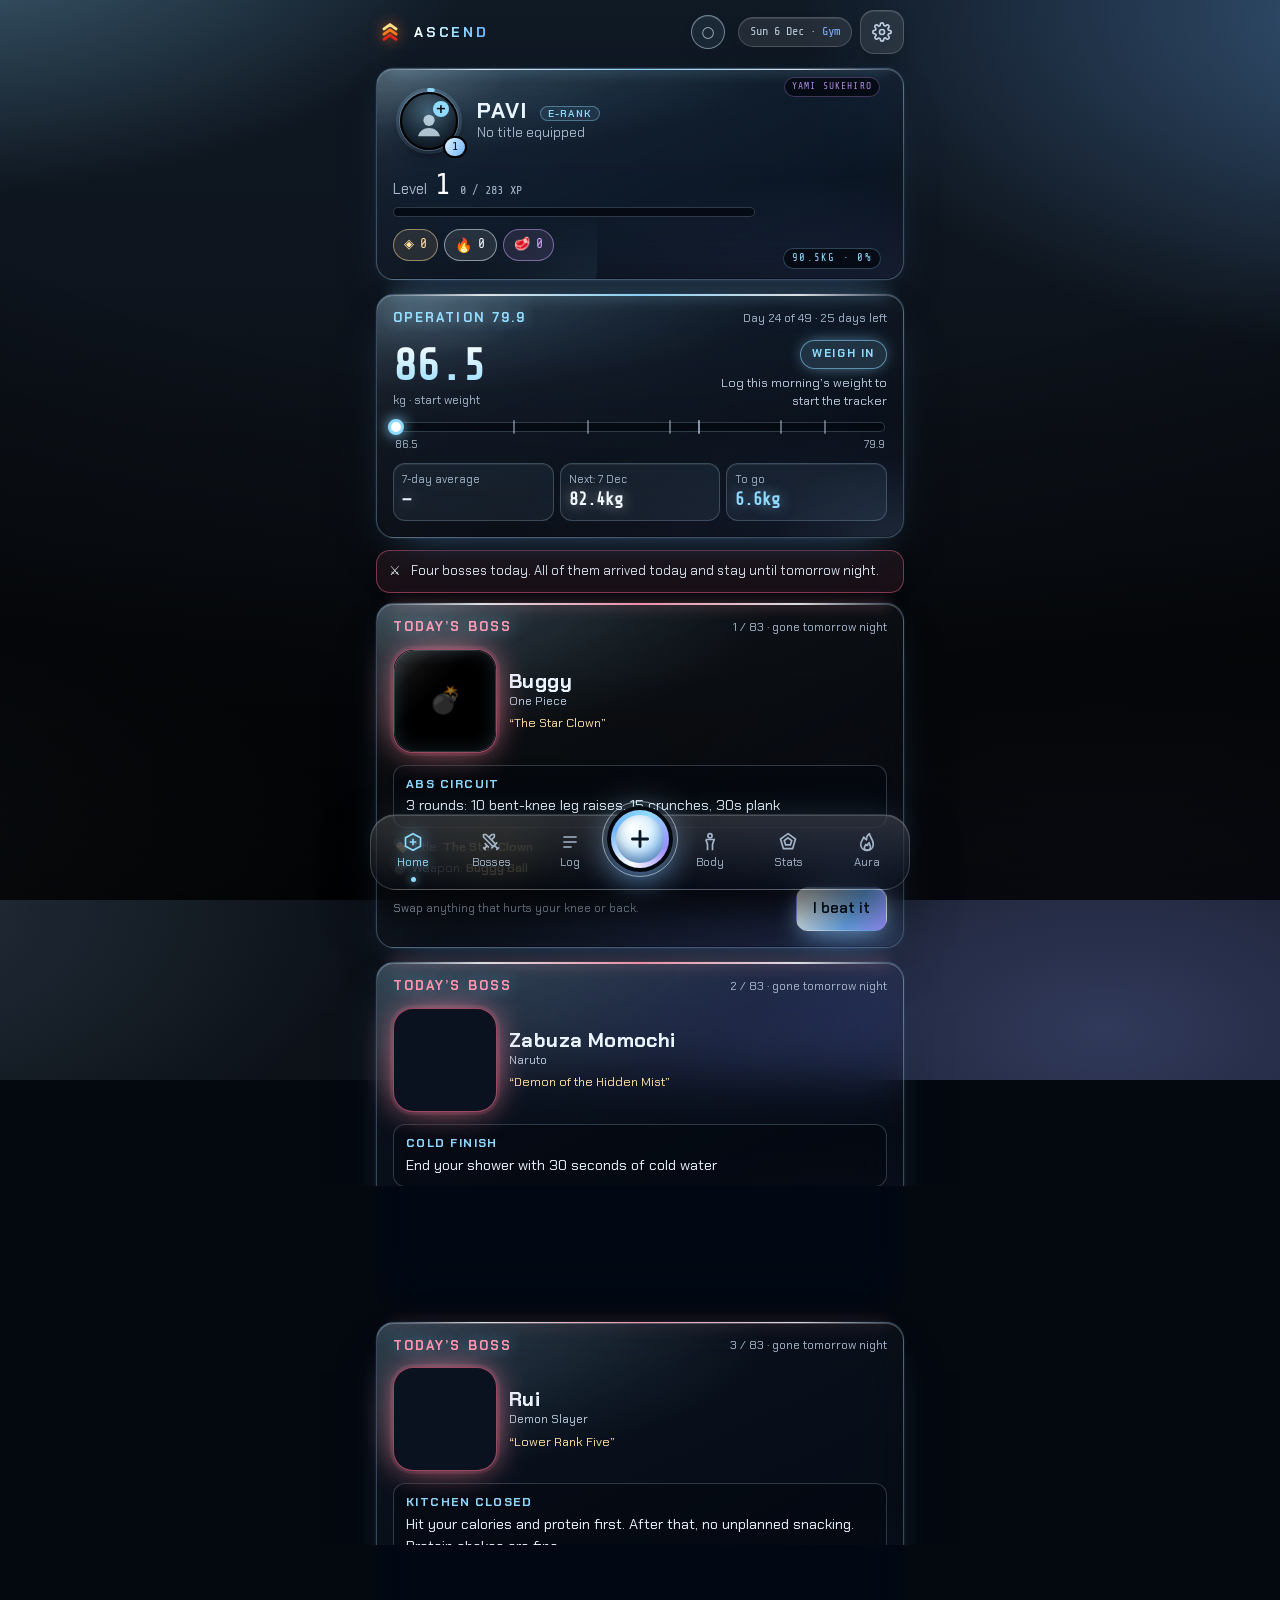
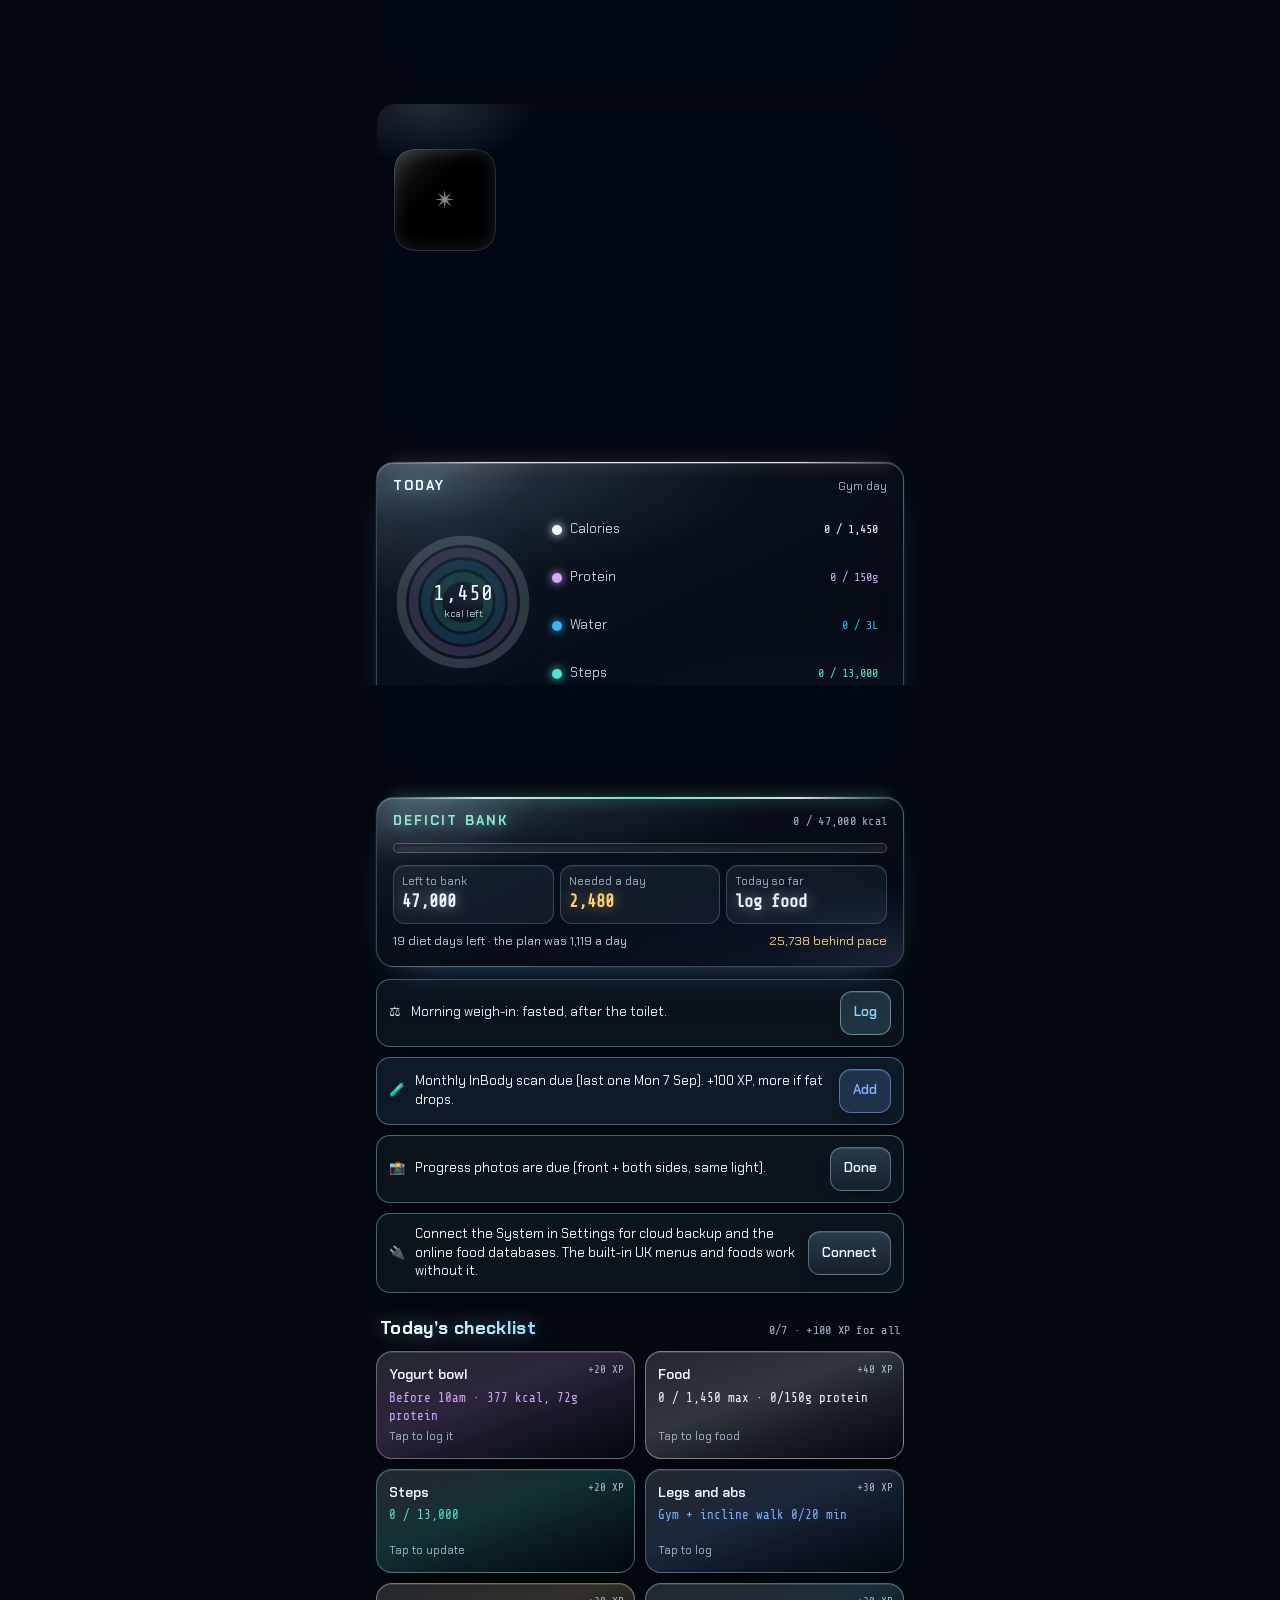
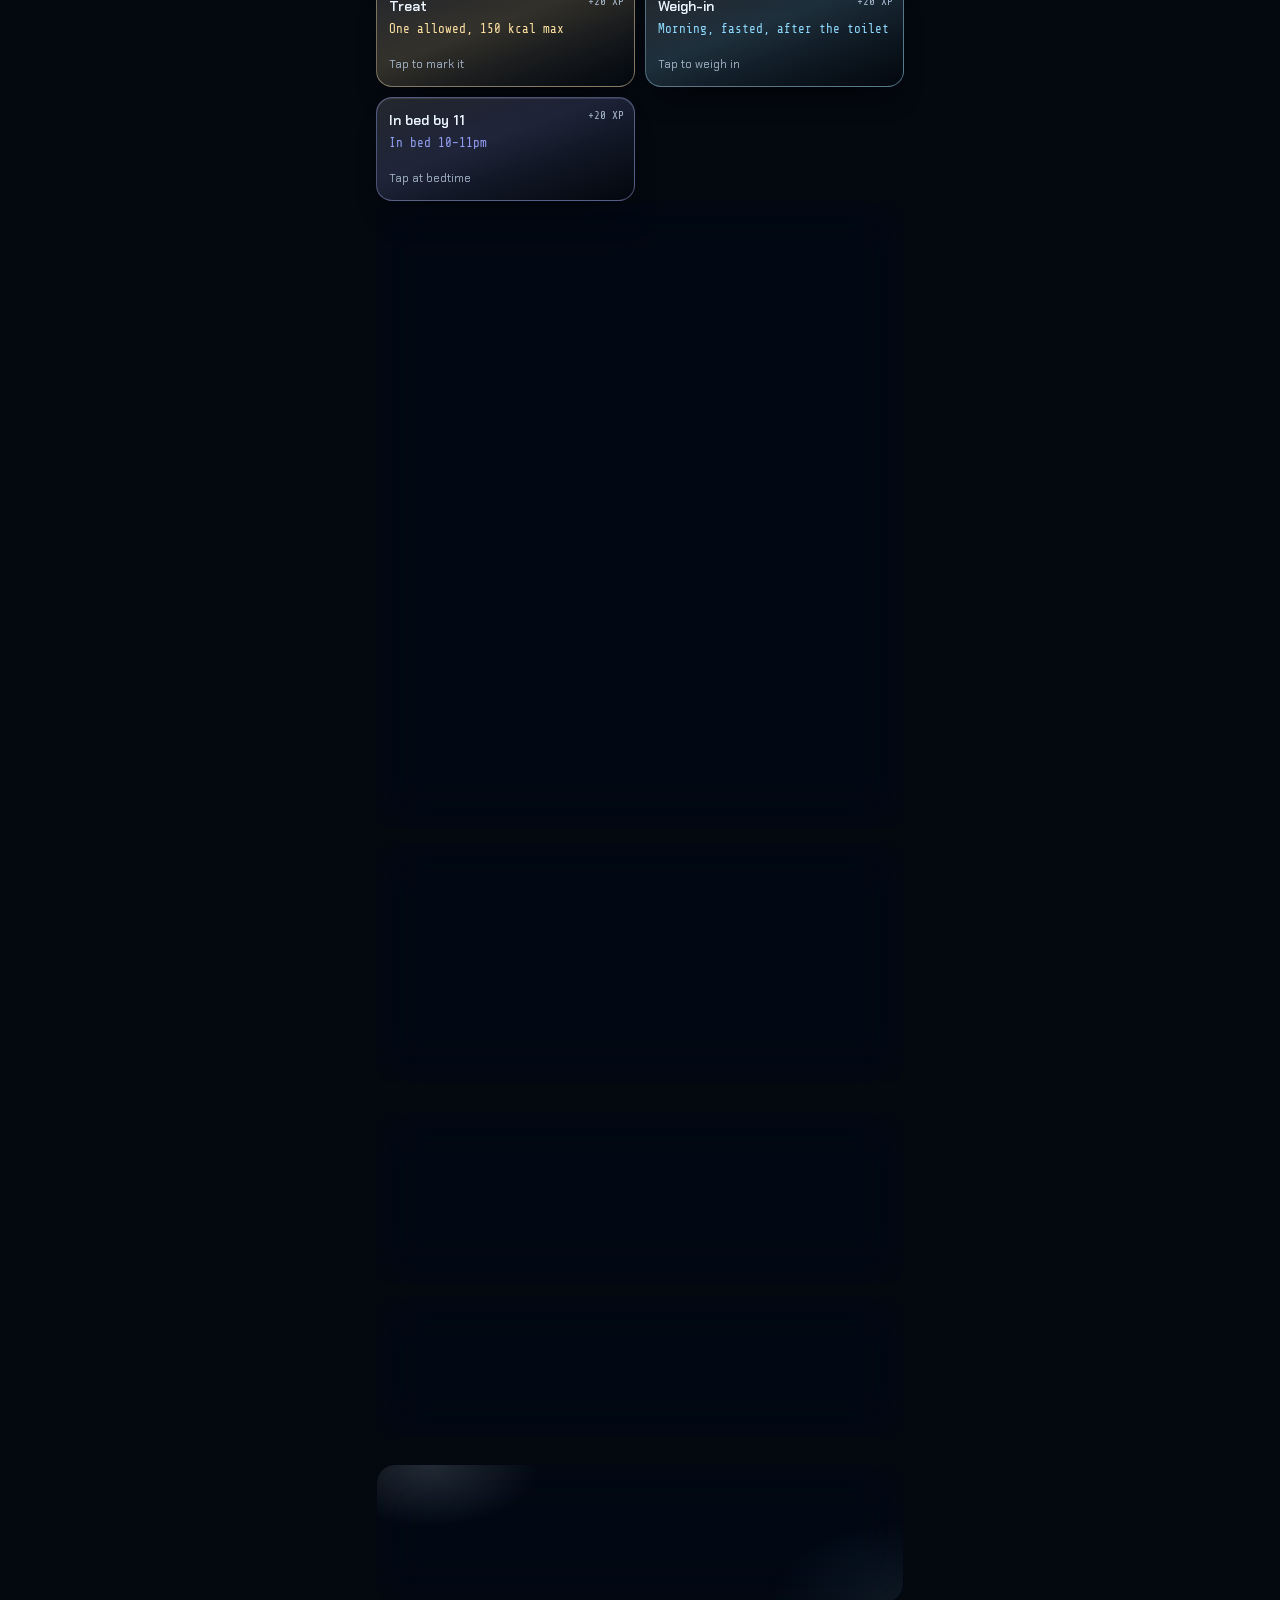
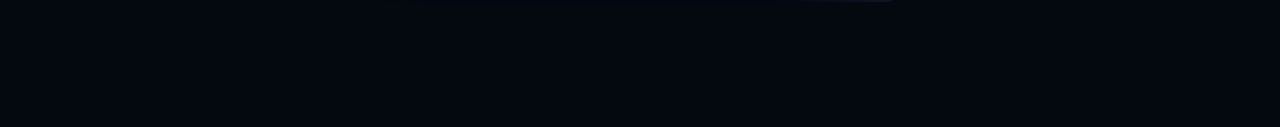
==== commit a3dc4299: "V23: remove the Quests and Armoury tabs Six tabs instead of eight. Today's session moves to Home and" ====
--- a/index.html
+++ b/index.html
@@ -8,7 +8,7 @@
 <meta name="mobile-web-app-capable" content="yes">
 <meta name="apple-mobile-web-app-status-bar-style" content="black-translucent">
 <meta name="apple-mobile-web-app-title" content="Ascend">
-<meta name="description" content="Pavi's levelling fitness tracker: AI food logging, quests, ranks, InBody scans and a new anime character with a blazing aura every day.">
+<meta name="description" content="Pavi's levelling fitness tracker: food logging, bosses, ranks, InBody scans and a new anime character with a blazing aura every day.">
 <title>Ascend</title>
 <script>document.documentElement.className += ' js';</script>
 <link rel="manifest" href="manifest.json">
@@ -310,7 +310,7 @@
 
 /* ── dock + orb ── */
 .dock{position:fixed;left:50%;transform:translateX(-50%);bottom:calc(10px + var(--safe-b));z-index:40;width:min(540px,calc(100% - 20px));height:var(--dock);
-  display:grid;grid-template-columns:repeat(4,1fr) 68px repeat(4,1fr);align-items:center;padding:0 6px;border-radius:26px;
+  display:grid;grid-template-columns:repeat(3,1fr) 68px repeat(3,1fr);align-items:center;padding:0 6px;border-radius:26px;
   background:rgba(var(--deep),.88);border:1px solid var(--line);backdrop-filter:blur(18px);-webkit-backdrop-filter:blur(18px);box-shadow:0 20px 50px -14px rgba(0,0,0,.95)}
 .tab{border:0;background:none;color:var(--ink-3);display:flex;flex-direction:column;align-items:center;justify-content:center;gap:3px;font-size:10.5px;min-height:56px;border-radius:16px;position:relative;transition:color .2s}
 .tab svg{width:22px;height:22px}
@@ -561,7 +561,7 @@
 
 /* ───── 8-tab dock ───── */
 .dock{padding:0 4px}
-.tab{font-size:8.5px;letter-spacing:-.01em;gap:3px;min-width:0;white-space:nowrap}
+.tab{font-size:10px;letter-spacing:0;gap:3px;min-width:0;white-space:nowrap}
 .tab svg{width:20px;height:20px}
 .orb{width:58px;height:58px} .orb span{width:48px;height:48px}
 @media (max-width:359px){.tab{font-size:0} .tab svg{width:22px;height:22px}}
@@ -781,8 +781,8 @@
 .sw::after{top:11px;left:6px}
 .sw[aria-checked="true"]::before{border-color:var(--c,var(--holo))}
 /* F30 (eight tabs kept): each tab is as tall as the bar, and the label as large as fits without touching its neighbour */
-.dock{align-items:stretch;grid-template-columns:repeat(4,minmax(0,1fr)) 62px repeat(4,minmax(0,1fr));padding:0 3px}
-.tab{min-height:0;height:100%;padding:0;font-size:clamp(8.5px,2.35vw,10.5px);letter-spacing:-.03em;border-radius:14px}
+.dock{align-items:stretch;grid-template-columns:repeat(3,minmax(0,1fr)) 62px repeat(3,minmax(0,1fr));padding:0 3px}
+.tab{min-height:0;height:100%;padding:0;font-size:clamp(10px,2.9vw,11.5px);letter-spacing:-.01em;border-radius:14px}
 .tab[aria-selected="true"]::after{bottom:7px}
 .orb{align-self:center}
 /* F35: long names get a second line instead of being cut */
@@ -1367,6 +1367,26 @@
 #layer-ghost .scrim>*:not(.sheet){animation:popOut .14s ease-in forwards}
 @keyframes fadeOut{to{opacity:0}} @keyframes sheetDown{to{transform:translateY(46px);opacity:0}} @keyframes popOut{to{transform:scale(.96);opacity:0}}
 @media (prefers-reduced-motion:reduce){#layer-ghost{display:none}}
+
+/* ───────────── V23 · the picture dropdown that replaced the Armoury screen ───────────── */
+.drop{margin:10px 0 0;border:1px solid var(--line-2);border-radius:14px;overflow:hidden;background:rgba(var(--deep),.45)}
+.drop>summary{display:flex;align-items:center;justify-content:space-between;gap:10px;padding:11px 13px;cursor:pointer;list-style:none;min-height:46px;
+  -webkit-tap-highlight-color:transparent;transition:background .15s}
+.drop>summary::-webkit-details-marker{display:none}
+.drop>summary:active{background:rgba(255,255,255,.05)}
+.dsum{display:flex;flex-direction:column;gap:2px;min-width:0}
+.dlab{font-size:11px;letter-spacing:.12em;text-transform:uppercase;color:var(--ink-3)}
+.dsum b{font-size:14.5px;color:var(--gold);line-height:1.25}
+.dcar{color:var(--ink-3);font-size:13px;transition:transform .2s var(--spring)}
+.drop[open]>summary .dcar{transform:rotate(180deg)}
+.drop[open]>summary{border-bottom:1px solid var(--line)}
+.dropb{padding:12px 13px 13px;animation:dropIn .22s var(--spring)}
+@keyframes dropIn{from{opacity:0;transform:translateY(-6px)}to{opacity:1;transform:none}}
+.bigart{position:relative;height:240px;border-radius:16px;overflow:hidden;border:1px solid rgba(255,227,163,.55);
+  box-shadow:0 0 26px -8px rgba(255,227,163,.85),0 14px 30px -18px #000}
+.bigart>.art{position:absolute;inset:0}
+.bigart .shine{position:absolute;inset:0;z-index:2;pointer-events:none}
+@media (prefers-reduced-motion:reduce){.dropb{animation:none}.dcar{transition:none}}
 </style>
 </head>
 <body>
@@ -1376,7 +1396,7 @@
   <div class="sp-t">ASCEND</div>
   <div class="sp-s">8 OCT – 31 DEC</div>
   <div class="sp-skip">tap to skip</div>
-  <div class="sp-ver">V22</div>
+  <div class="sp-ver">V23</div>
 </div>
 <div id="nojs"><div class="nj-t">ASCEND</div><p><b>This is only a preview.</b> The app’s code is switched off in this window, so nothing here can be tapped.</p><p>That happens when the file is opened inside a chat or a file viewer. To use the app, upload <b>index.html</b> and <b>sw.js</b> to GitHub, then open your app’s web address in Safari or Chrome, or tap its Home Screen icon.</p><p class="nj-v">V21</p></div>
 <script>
@@ -1407,24 +1427,20 @@
     <div class="row"><button class="syncdot off" id="syncdot" aria-label="Sync status">○</button><span class="daypill" id="daypill"></span><button class="iconbtn" id="btn-settings" aria-label="Settings"><svg width="20" height="20" viewBox="0 0 24 24" fill="none" stroke="currentColor" stroke-width="2"><circle cx="12" cy="12" r="3"/><path d="M19.4 15a1.7 1.7 0 0 0 .3 1.8l.1.1a2 2 0 1 1-2.8 2.8l-.1-.1a1.7 1.7 0 0 0-1.8-.3 1.7 1.7 0 0 0-1 1.5V21a2 2 0 1 1-4 0v-.1a1.7 1.7 0 0 0-1.1-1.5 1.7 1.7 0 0 0-1.8.3l-.1.1a2 2 0 1 1-2.8-2.8l.1-.1a1.7 1.7 0 0 0 .3-1.8 1.7 1.7 0 0 0-1.5-1H3a2 2 0 1 1 0-4h.1a1.7 1.7 0 0 0 1.5-1.1 1.7 1.7 0 0 0-.3-1.8l-.1-.1a2 2 0 1 1 2.8-2.8l.1.1a1.7 1.7 0 0 0 1.8.3H9a1.7 1.7 0 0 0 1-1.5V3a2 2 0 1 1 4 0v.1a1.7 1.7 0 0 0 1 1.5 1.7 1.7 0 0 0 1.8-.3l.1-.1a2 2 0 1 1 2.8 2.8l-.1.1a1.7 1.7 0 0 0-.3 1.8V9a1.7 1.7 0 0 0 1.5 1H21a2 2 0 1 1 0 4h-.1a1.7 1.7 0 0 0-1.5 1Z"/></svg></button></div>
   </header>
   <section class="view" id="v-status" aria-label="Home"></section>
-  <section class="view" id="v-quests" aria-label="Quests"></section>
   <section class="view" id="v-bosses" aria-label="Bosses"></section>
   <section class="view" id="v-log" aria-label="Log"></section>
   <section class="view" id="v-body" aria-label="Body"></section>
   <section class="view" id="v-stats" aria-label="Stats"></section>
-  <section class="view" id="v-armoury" aria-label="Armoury"></section>
   <section class="view" id="v-aura" aria-label="Aura"></section>
 </main>
 
 <nav class="dock" aria-label="Main">
   <button class="tab" data-act="tab" data-tab="status" aria-selected="true"><svg viewBox="0 0 24 24" fill="none" stroke="currentColor" stroke-width="2"><path d="M12 2 21 7v10l-9 5-9-5V7Z"/><path d="M12 8v8M8 12h8"/></svg>Home</button>
-  <button class="tab" data-act="tab" data-tab="quests"><svg viewBox="0 0 24 24" fill="none" stroke="currentColor" stroke-width="2"><path d="M9 11l3 3 8-8"/><path d="M20 12v7a2 2 0 0 1-2 2H6a2 2 0 0 1-2-2V5a2 2 0 0 1 2-2h9"/></svg>Quests</button>
   <button class="tab" data-act="tab" data-tab="bosses"><svg viewBox="0 0 24 24" fill="none" stroke="currentColor" stroke-width="2" stroke-linecap="round" stroke-linejoin="round"><path d="M14.5 17.5 3 6V3h3l11.5 11.5M13 19l6-6M16 16l4 4M19 21l2-2M9.5 6.5 13 3h3v3l-3.5 3.5M5 14l4 4M7 17l-3 3M3 19l2 2"/></svg>Bosses</button>
   <button class="tab" data-act="tab" data-tab="log"><svg viewBox="0 0 24 24" fill="none" stroke="currentColor" stroke-width="2"><path d="M4 6h16M4 12h16M4 18h10"/></svg>Log</button>
   <button class="orb" id="orb" aria-label="Report to the System"><span><svg viewBox="0 0 24 24" fill="none" stroke="#0a1626" stroke-width="2.6" stroke-linecap="round"><path d="M12 5v14M5 12h14"/></svg></span></button>
   <button class="tab" data-act="tab" data-tab="body"><svg viewBox="0 0 24 24" fill="none" stroke="currentColor" stroke-width="2"><circle cx="12" cy="4.5" r="2.5"/><path d="M7 9h10l-2 6v7M9 22v-7L7 9"/></svg>Body</button>
   <button class="tab" data-act="tab" data-tab="stats"><svg viewBox="0 0 24 24" fill="none" stroke="currentColor" stroke-width="2"><path d="M12 2 21 8.5 17.5 20h-11L3 8.5Z"/><path d="M12 7l4.5 3.3-1.7 5.2H9.2l-1.7-5.2Z"/></svg>Stats</button>
-  <button class="tab" data-act="tab" data-tab="armoury"><svg viewBox="0 0 24 24" fill="none" stroke="currentColor" stroke-width="2" stroke-linejoin="round"><path d="M12 2 4 5v6c0 5 3.4 9 8 11 4.6-2 8-6 8-11V5Z"/><path d="M12 7v9M9 10h6"/></svg>Armoury</button>
   <button class="tab" data-act="tab" data-tab="aura"><svg viewBox="0 0 24 24" fill="none" stroke="currentColor" stroke-width="2" stroke-linejoin="round" stroke-linecap="round"><path d="M12 22c-4.4 0-7.5-3-7.5-7.2 0-3.6 2.6-5.6 3.6-8.8.9 1.9 2 3 3.4 3.4C11 6.7 12.4 4 15 2c-.3 3.4 4.5 6.5 4.5 12.6C19.5 19 16.4 22 12 22Z"/><path d="M12 22c-1.9 0-3.2-1.3-3.2-3.1 0-1.7 1.2-2.6 1.9-4 .6.8 1.3 1.2 2 1.3.1-1.3.7-2.4 1.8-3.4.1 1.6 1.7 2.8 1.7 5.6 0 2.2-1.6 3.6-4.2 3.6Z"/></svg>Aura</button>
 </nav>
 
@@ -3211,7 +3227,7 @@
    on 1 Oct; when the start moved to 8 Oct, seven were taken out at random (v14): numbers 3, 11, 20, 29, 45, 67 and 85 of
    the old list. Everyone left keeps their own picture, title and weapon; DUEL_ART is each boss's picture number.
    You have that day and the next (48 hours) to beat its challenge.
-   Win → their nickname becomes a title you can equip, and their weapon goes in your Armoury.
+   Win → their nickname becomes a title you can equip, and their weapon is yours, shown inside the boss.
    Miss the window → the boss escapes and that reward stays locked. */
 var DUELS = [
   /* name, anime, nickname (title), weapon, fallback icon. In order; each one's pictures are art/b/NN.webp and art/w/NN.webp with NN from DUEL_ART */
@@ -3363,7 +3379,7 @@
   'The work is boring. The result will not be.',
   'Be strong and courageous. (Joshua 1:9)',
   'Shoulders back. You are becoming the goal ghost.',
-  'Another weapon for the Armoury, another reason not to quit.',
+  'Another weapon taken, another reason not to quit.',
   'You chose the harder option on purpose. Respect.',
   'Whatever you do, work at it with all your heart. (Colossians 3:23)',
   'Consistency is your superpower. Use it again tomorrow.',
@@ -5891,8 +5907,8 @@
 var lastQuestDone = null, lastPRCount = R.strengthLog(S).prs.length;
 var evQueue = [], evShowing = false, cloudTimer = null, cloudState = '';
 var inboxQueue = [];
-var TAB_ORDER = ['status', 'quests', 'bosses', 'log', 'body', 'stats', 'armoury', 'aura'];
-var TABCOL = { status: 'var(--holo)', quests: 'var(--steps)', log: 'var(--kcal)', body: 'var(--holo)', stats: 'var(--train)', aura: 'var(--xp3)', bosses: 'var(--bad)', armoury: 'var(--xp1)' };
+var TAB_ORDER = ['status', 'bosses', 'log', 'body', 'stats', 'aura'];
+var TABCOL = { status: 'var(--holo)', log: 'var(--kcal)', body: 'var(--holo)', stats: 'var(--train)', aura: 'var(--xp3)', bosses: 'var(--bad)' };
 var QCOL = { protein: 'var(--protein)', calories: 'var(--kcal)', water: 'var(--water)', steps: 'var(--steps)', training: 'var(--train)', lights: 'var(--sleep)', fibre: 'var(--fibre)' };
 var STATCOL_DARK = { STR: '#9C8CFF', AGI: '#4FE3D0', END: '#38B6F5', VIT: '#7CF0C0', DISC: '#DFF4FF', FOCUS: '#6FB4FF' }, STATCOL = STATCOL_DARK;
 var STATCOL_LIGHT = { STR: '#5B48D6', AGI: '#087A6E', END: '#0A6699', VIT: '#087A52', DISC: '#2E4A6B', FOCUS: '#2B5CC0' };
@@ -6287,7 +6303,7 @@
   document.body.classList.toggle('calm', S.settings.motion === 'reduced'); applyTheme();
   if (window.Aura) window.Aura.calm = calm();
   snowCtl();
-  RENDERERS = RENDERERS || { status: renderStatus, quests: renderQuests, log: renderLog, body: renderBody, stats: renderStats, aura: renderAura, bosses: renderBosses, armoury: renderArmoury };
+  RENDERERS = RENDERERS || { status: renderStatus, log: renderLog, body: renderBody, stats: renderStats, aura: renderAura, bosses: renderBosses };
   try { RENDERERS[tab](); } catch (e) { reportErr(e, 'screen ' + tab); var v = $('#v-' + tab); if (v) { v.innerHTML = failCard('THIS SCREEN'); v._html = null; } }
   // VF: on a tab switch the new screen shows first; the character moves into it on the next frame (measuring the screen
   // straight away would hold up that first frame)
@@ -6338,7 +6354,7 @@
       '<span class="chip" style="--c:var(--protein)" title="Protein streak">🥩 <span class="num">' + st.protein + '</span></span></div></div>' +
       '<div class="hero-aura aura-mount" data-mode="mini" data-act="tab" data-tab="body" role="button" style="' + auraVars(ch) + '" aria-label="Today’s character: ' + esc(ch.name) + ', ' + esc(ch.aura) + ' aura. Open the Body tab"><div class="aname"><span>' + esc(ch.short) + '</span></div><div class="tag"><span>' + n1(j.current) + 'KG · ' + j.pct + '%</span></div></div></div>';
     renderStatus.gold = p.gold;
-    if (st.pendingRestore) h += '<div class="alert red"><span>⛓️</span><div class="grow">Your streak broke yesterday. Clear today’s Penalty Quest to keep ' + st.pendingRestore + ' day' + (st.pendingRestore === 1 ? '' : 's') + ' of it.</div><button class="btn small danger" data-act="tab" data-tab="quests">Open</button></div>';
+    if (st.pendingRestore) h += '<div class="alert red"><span>⛓️</span><div class="grow">Your streak broke yesterday. Clear today’s Penalty Quest to keep ' + st.pendingRestore + ' day' + (st.pendingRestore === 1 ? '' : 's') + ' of it.</div><button class="btn small danger" data-act="tab" data-tab="status">Open</button></div>';
     return h;
   });
   var over = R.seasonOver(S, k), pre = R.notStarted(S, k);
@@ -6367,6 +6383,7 @@
     if (op) html += safe('DEFICIT BANK', function () { return bankCardHTML(k); }) + safe('OPERATION', function () { return opAlertsHTML(k); });
     html += planAlertsHTML(k) + alertsHTML(k);
     html += safe('DAILY QUESTS', function () { var q = R.questStatus(S, k), doneN = q.filter(function (x) { return x.done; }).length; return '<div class="sec-h"><h2>' + (op ? 'Today’s checklist' : 'Daily quests') + '</h2><span class="num">' + doneN + '/7 · +' + R.CLEAR_XP + ' XP for all</span></div><div class="tiles">' + q.map(tileHTML).join('') + '</div>'; });
+    html += safe('TODAY’S SESSION', function () { return sessionCardHTML(k); });
     if (op) html += '<div style="height:14px"></div>' + safe('REVIEW', function () { return reviewCardHTML(k); }) + safe('VERSE', function () { return verseCardHTML(k); });
     html += '<div style="height:14px"></div>' + safe('WEEKLY BOSS', function () { return bossHTML(R.bossFor(S, R.mondayOf(k), k), true); });
   }
@@ -6397,29 +6414,8 @@
     '<div class="qsub num" style="margin-top:4px">HP ' + b.hpLeft + '/' + b.hp + ' · reward +' + b.xp + ' XP, +' + b.gold + ' G' + (compact ? '' : ', title “' + esc(b.loot) + '”') + '</div></div></div>', 'danger', 'Week of ' + R.fmtDate(b.monday));
 }
 
-/* ───────────── QUESTS ───────────── */
-function renderQuests() {
-  var k = today(), q = R.questStatus(S, k), d = R.getDay(S, k), type = R.dayType(S, k), html = '', pre = R.notStarted(S, k), over = R.seasonOver(S, k) || pre;
-  if (pre) html += win('THE ARC STARTS ' + startsWhen(k).toUpperCase(), '<p class="muted" style="margin:0 0 10px">Daily quests and the weekly boss begin on ' + esc(R.fmtDate(S.profile.startDate)) + '. Until then you can log anything you like, and the calisthenics trials below are open.</p><button class="btn small tint" style="--c:var(--train)" data-act="plan">See the plan</button>', 'violet');
-  else if (over) html += win('THE ARC IS COMPLETE', '<p class="muted" style="margin:0 0 10px">No daily quests or weekly boss after ' + esc(R.fmtDate(S.profile.seasonEnd)) + '. The calisthenics trials below are still yours to finish.</p><button class="btn small tint" style="--c:var(--gold)" data-act="finish">See the season</button>', 'goldw');
-  var pen = null; try { pen = R.penaltyFor(S, k); } catch (e) { reportErr(e, 'penalty'); }
-  if (pen && !over) html += win('PENALTY QUEST', '<div class="quest ' + (pen.done ? 'done' : '') + '"><div class="qicon">⛓️</div><div><div class="qname">' + esc(pen.text) + '</div><div class="qsub">Missed Daily Clear on ' + R.fmtDate(pen.missed) + '. Completing this keeps half your streak.</div></div><div class="qrew">+' + pen.xp + ' XP<br>+' + pen.gold + ' G</div>' +
-    '<div class="qactions">' + (pen.done ? '<span class="holo">Completed</span>' : (pen.auto ? '<span class="dim">Completes automatically when your steps reach the target.</span>' : '<button class="btn danger" data-act="penalty">Mark complete</button>')) + '</div></div>', 'danger');
-  if (!over) html += win('DAILY QUESTS', q.map(function (x) {
-    var act = '';
-    if (x.id === 'water') act = '<button class="btn small" data-act="water" data-ml="250">+250ml</button><button class="btn small" data-act="water" data-ml="500">+500ml</button>';
-    else if (x.id === 'steps') act = '<input class="inp num" id="q-steps" type="number" inputmode="numeric" min="0" max="100000" placeholder="Steps" value="' + (d.steps || '') + '" style="max-width:130px"><button class="btn small" data-act="steps-save">Save</button>';
-    else if (x.id === 'bowl') act = '<button class="btn small tint" style="--c:var(--protein)" data-act="op-bowl">' + (x.done ? 'Bowl ✓' : 'Yogurt bowl') + '</button>';
-    else if (x.id === 'treat') act = '<button class="btn small tint" style="--c:var(--gold)" data-act="op-treat">Treat</button>';
-    else if (x.id === 'weigh') act = '<button class="btn small tint" style="--c:var(--holo)" data-act="weigh">' + (d.weight != null ? 'Change' : 'Weigh in') + '</button>';
-    else if (x.id === 'training' && opOn(k) && type !== 'rest') act = '<button class="btn small" data-act="' + (type === 'gym' ? 'gym-done' : 'football-done') + '">' + (type === 'gym' ? (R.gymSessions(d) ? 'Add incline walk' : 'Log gym + walk') : 'Log football') + '</button>';
-    else if (x.id === 'training') act = type === 'gym' ? '<button class="btn small ' + (x.done ? 'done' : '') + '" data-act="gym-done"' + (x.done ? ' disabled' : '') + '>' + (x.done ? 'Gym logged' : 'Gym done') + '</button>' : type === 'football' ? '<button class="btn small ' + (x.done ? 'done' : '') + '" data-act="football-done"' + (x.done ? ' disabled' : '') + '>' + (x.done ? 'Football logged' : 'Played 60 min') + '</button>' : '<button class="btn small ' + (d.recover ? 'done' : '') + '" data-act="recover">' + (d.recover ? 'Recovered ✓' : 'I recovered') + '</button>';
-    else if (x.id === 'lights') act = '<button class="btn small ' + (d.lightsOut ? 'done' : '') + '" data-act="lights">' + (d.lightsOut ? 'Checked in ✓' : 'Lights out') + '</button>';
-    else act = '<button class="btn small tint" style="--c:' + QCOL[x.id] + '" data-act="open-cmd">Log food</button>';
-    return '<div class="quest ' + (x.done ? 'done' : '') + '" style="--c:' + QCOL[x.id] + '"><div class="qicon">' + x.icon + '</div><div><div class="qname">' + esc(x.name) + '</div><div class="qsub num">' + esc(x.label) + '</div><div class="bar ' + (x.done ? 'hit' : '') + '" style="margin-top:6px"><i style="width:' + Math.round(x.pct * 100) + '%"></i></div></div><div class="qrew">+' + x.xp + ' XP<br>+' + x.gold + ' G</div><div class="qactions">' + act + '</div></div>';
-  }).join(''), '', R.isMidweekNight(S, k) ? 'Men’s midweek tonight' : '');
-  if (!over) html += safe('TODAY’S SESSION', function () { return sessionCardHTML(k); });
-  if (!over) html += safe('WEEKLY BOSS', function () { return bossHTML(R.bossFor(S, R.mondayOf(k), k)); });
+/* ───────────── calisthenics trials (they live on the Bosses screen now) ───────────── */
+function trialsHTML() {
   var tr = '';
   Object.keys(R.TRIALS).forEach(function (key) {
     var T = R.TRIALS[key], done = S.trials[key] || 0, nodes = '';
@@ -6428,8 +6424,7 @@
     tr += '<div class="trial" style="--c:' + TRIALCOL[key] + '"><div class="row between"><div class="qname">' + T.icon + ' ' + esc(T.name) + '</div><span class="dim num">' + done + '/' + T.stages.length + '</span></div><div class="nodes">' + nodes + '</div>' +
       (next ? '<div class="row between"><span class="qsub">Next: ' + esc(next) + '</span><button class="btn small tint" style="--c:' + TRIALCOL[key] + '" data-act="trial" data-tree="' + key + '">Cleared it</button></div>' : '<span class="holo">Trial complete</span>') + '</div>';
   });
-  html += win('CALISTHENICS TRIALS', tr, 'violet', '+50 XP, +20 G per stage');
-  $('#v-quests').innerHTML = html;
+  return win('CALISTHENICS TRIALS', tr, 'violet', '+50 XP, +20 G per stage');
 }
 
 /* ───────────── LOG ───────────── */
@@ -7520,7 +7515,7 @@
   }
 };
 
-/* ───────────── daily bosses + armoury ───────────── */
+/* ───────────── daily bosses, heroes and their weapons ───────────── */
 var ART = window.RTL_ART || {};
 var NB = R.DUELS.length; // how many daily bosses there are
 function artSrc(k) { return ART[k] || k; }
@@ -7532,10 +7527,10 @@
 }
 /* the grid tiles use a copy sized for the tile (sharp on a 3x iPhone), so a tab of 80 pictures opens without decoding 80 full-size ones */
 function tileSrc(k) { return ART['art/t/' + k.slice(4)] || artSrc(k); }
-/* Bosses and Armoury hold hundreds of tiles: when nothing on them changed, the screen built last time is kept as it is
+/* The Bosses screen holds hundreds of tiles: when nothing on them changed, the screen built last time is kept as it is
    (pictures already decoded, nothing laid out again), so the tab opens at once */
 function setView(id, html) { var v = $(id); if (!v) return; if (v._html === html) return; v.innerHTML = html; v._html = html; }
-window.addEventListener('online', function () { $$('#v-bosses,#v-armoury').forEach(function (v) { v._html = null; }); });
+window.addEventListener('online', function () { $$('#v-bosses').forEach(function (v) { v._html = null; }); });
 function duelCardHTML(b, k) {
   return '<div class="win duel' + (b.lastChance ? ' last' : '') + '"><div class="win-h"><div class="win-t">' + (b.lastChance ? 'LAST CHANCE' : b.returned ? 'RETURNED · HARDER' : 'TODAY’S BOSS') + '</div><div class="win-s">' + b.no + ' / ' + NB + ' · ' + (b.lastChance ? 'gone at midnight' : 'gone tomorrow night') + '</div></div>' +
     '<div class="duel-top"><button class="duel-pic" data-act="duel-info" data-i="' + b.i + '" aria-label="' + esc(b.name) + ' details"><span class="clip">' + artHTML(b.art, b.icon, '', true) + '<i class="shine"></i></span></button><div class="grow"><div class="duel-n">' + esc(b.name) + '</div><div class="qsub">' + esc(b.anime) + '</div><div class="duel-tt">“' + esc(b.title) + '”</div></div></div>' +
@@ -7557,7 +7552,7 @@
 /* the boss rule in words, for the arc as it really is */
 function bossRuleText() {
   var p = R.duelPlan(S), end = S.profile.seasonEnd, last = R.fmtDate(end).slice(4);
-  var base = 'You get the day a boss arrives and the day after to beat its challenge. Win and you take their nickname as a title and their weapon for your Armoury. Miss both days and the boss escapes for good.';
+  var base = 'You get the day a boss arrives and the day after to beat its challenge. Win and you take their nickname as a title and their weapon, which you open from the boss itself. Miss both days and the boss escapes for good.';
   if (R.duelOp(S)) { var back = Object.keys(R.duelOp(S).hard || {}).length; return 'OPERATION 79.9 redrew every boss you had not beaten onto a new day up to 30 Dec, at random: one most days, two on some, none in Iceland. ' + (back ? back + ' that had escaped are back with a harder challenge. ' : '') + 'Bosses you beat stay beaten. ' + base; }
   if (!p) return 'One boss a day. ' + base;
   if (!p.doubled) return 'One boss a day for ' + NB + ' days, ' + R.fmtDate(p.start).slice(4) + ' to ' + R.fmtDate(R.duelDay(S, NB - 1)).slice(4) + '. ' + base;
@@ -7579,21 +7574,13 @@
     html += st === 'upcoming' ? '<button class="rost upcoming" data-act="duel-info" data-i="' + i + '" aria-label="Boss ' + b.no + ', locked until ' + R.fmtDate(R.duelDay(S, i)).slice(4) + '"><span class="chains"></span><span class="rn num">' + b.no + '</span><span class="lockic lk"></span><span class="rt"><b>Locked</b><small>' + R.fmtDate(R.duelDay(S, i)).slice(4) + '</small></span></button>' :
       '<button class="rost ' + st + '" data-act="duel-info" data-i="' + i + '">' + (st === 'active' ? '<span class="clip">' : '') + artHTML(b.art, b.icon, '', false, true) + '<span class="rn num">' + b.no + '</span><span class="rb">' + ({ won: '✓', escaped: '🔒', active: '⚔️' })[st] + '</span><span class="rt"><b>' + esc(b.name) + '</b><small>' + ({ won: 'defeated', escaped: 'escaped', active: 'fight now', upcoming: R.fmtDate(R.duelDay(S, i)).slice(4) })[st] + '</small></span>' + (st === 'active' ? '</span>' : '') + '</button>';
   }
+  html += '<div style="height:14px"></div>' + safe('TRIALS', function () { return trialsHTML(); });
   setView('#v-bosses', html + '</div>');
 }
-function renderArmoury() {
-  var k = today(), sum = R.duelSummary(S, k), html = '';
-  html += win('ARMOURY', '<p class="muted" style="margin:0;font-size:13.5px">Every weapon here was taken from a boss you beat. Tap one to read what it stands for.</p>' +
-    (S.player.title ? '<div class="kv" style="margin-top:8px"><span>Title in use</span><b class="holo">' + esc(S.player.title) + '</b></div>' : ''), '', sum.won + ' / ' + NB + ' weapons');
-  html += safe('HERO POWERS', function () { var hst = R.heroStatus(S, k);
-  return '<div class="sec-h"><h2 class="goldh">Hero powers</h2><span>' + hst.unlocked + ' / 11 · one per kg lost</span></div><div class="armoury ac">' + hst.slots.map(function (h) { return h.unlocked ? '<button class="slot won sh" data-act="hero-info" data-v="p" data-s="' + h.slot + '" aria-label="' + esc(h.power) + '">' + artHTML(h.part, '✨', '', false, true) + '<b>' + esc(h.power) + '</b><small>' + esc(h.name) + '</small></button>' : '<button class="slot sh locked" data-act="hero-info" data-s="' + h.slot + '" aria-label="Locked hero power"><span class="chains gold"></span><span class="lockic gold lk"></span><b>Hero power</b><small>' + (h.reachable ? 'sealed' : 'out of reach') + '</small></button>'; }).join('') + '</div>'; });
-  html += '<div class="sec-h"><h2>Boss weapons</h2><span>' + sum.won + ' / ' + NB + '</span></div><div class="armoury ac">';
-  for (var i = 0; i < R.DUELS.length; i++) {
-    var b = R.duelInfo(i, S), st = R.duelStatus(S, i, k);
-    if (i && i % 8 === 0) html += '</div><div class="armoury ac">'; // blocks of eight: the phone only draws the blocks on screen
-    html += '<button class="slot ' + st + '" data-act="duel-info" data-v="w" data-i="' + i + '" aria-label="' + (st === 'won' ? esc(b.weapon) : 'Locked weapon ' + b.no) + '">' + (st === 'won' ? artHTML(b.wart, b.icon, '', false, true) : (st === 'escaped' ? '<span class="si">🔒</span>' : '<span class="chains"></span><span class="lockic lk"></span>')) + '<b>' + (st === 'won' ? esc(b.weapon) : st === 'escaped' ? 'Lost' : 'Boss ' + b.no) + '</b><small>' + (st === 'won' ? esc(b.name) : st === 'escaped' ? esc(b.name) + ' escaped' : st === 'active' ? 'fight now' : R.fmtDate(R.duelDay(S, i)).slice(4)) + '</small></button>';
-  }
-  setView('#v-armoury', html + '</div>');
+/* the weapon or power picture, opened from inside the boss or hero sheet (this replaces the Armoury screen) */
+function dropHTML(label, name, art, icon, note) {
+  return '<details class="drop"><summary><span class="dsum"><span class="dlab">' + label + '</span><b>' + esc(name) + '</b></span><span class="dcar" aria-hidden="true">▾</span></summary>' +
+    '<div class="dropb"><div class="bigart">' + artHTML(art, icon, 'fit', true) + '<i class="shine"></i></div>' + (note ? '<p class="dim" style="font-size:12.5px;margin:8px 0 0">' + esc(note) + '</p>' : '') + '</div></details>';
 }
 /* the first day a missed boss is gone: two days after it arrived, or the day after the arc ends if that comes first */
 function escapeDay(i) { var a = R.addDays(R.duelDay(S, i), 2), b = R.addDays(S.profile.seasonEnd, 1); return a < b ? a : b; }
@@ -7609,6 +7596,7 @@
   var head = '<div class="grab"></div><div class="win-h"><div class="win-t" style="color:' + (st === 'won' ? 'var(--good)' : st === 'escaped' ? 'var(--bad)' : 'var(--holo)') + '">BOSS ' + b.no + ' · ' + ({ won: 'DEFEATED', escaped: 'ESCAPED', active: 'FIGHT NOW', upcoming: 'UPCOMING' })[st] + '</div><button class="btn small ghost" data-act="close">Close</button></div>' +
     '<div class="duel-hero ' + st + (view === 'w' && st === 'won' ? ' wview' : '') + '">' + (view === 'w' && st === 'won' ? artHTML(b.wart, b.icon, 'fit', true) + artHTML(b.art, b.icon, 'wp', true) : artHTML(b.art, b.icon, '', true) + (st === 'won' ? artHTML(b.wart, b.icon, 'wp fit', true) : '')) + (st === 'escaped' ? '' : '<i class="shine"></i>') + '<div class="dh-t"><div class="duel-n">' + esc(b.name) + '</div><div class="qsub">' + esc(b.anime) + '</div></div></div>';
   var body = '<div class="kv"><span>Nickname (title)</span><b>' + esc(b.title) + '</b></div><div class="kv"><span>Weapon</span><b>' + esc(b.weapon) + '</b></div><div class="kv"><span>Challenge</span><b>' + esc(b.task) + '</b></div><p class="muted" style="font-size:13px;margin:6px 0 0">' + esc(b.taskText) + '</p>';
+  if (st === 'won') body += dropHTML('Weapon taken', b.weapon, b.wart, b.icon, 'Taken from ' + b.name + ' on ' + R.fmtDate(S.duels.won[i]) + '.');
   if (st === 'won') body += '<blockquote class="duel-line">' + esc(b.line) + '</blockquote><div class="kv"><span>Won on</span><b>' + R.fmtDate(S.duels.won[i]) + '</b></div><div class="row end" style="margin-top:12px"><button class="btn ' + (S.player.title === b.title ? 'done' : 'primary') + '" data-act="duel-title" data-i="' + i + '">' + (S.player.title === b.title ? 'Title in use' : 'Use “' + esc(b.title) + '” as my title') + '</button></div>';
   else if (st === 'escaped') body += '<p class="blood" style="font-size:13px;margin:10px 0 0">This boss escaped on ' + R.fmtDate(escapeDay(i)) + '. Its title and weapon stay locked.</p>';
   else if (st === 'active') body += '<div class="row end" style="margin-top:12px"><button class="btn primary" data-act="duel-win" data-i="' + i + '">I beat it</button></div>';
@@ -7657,7 +7645,7 @@
       var w = R.defeatDuel(S, i, k); if (!w) { toast('That boss has already gone.', { bad: true }); render(); return; }
       S.duels.seen[i] = 1; persist(); render();
       bossDefeat(w, function () {
-        toast(w.weapon + ' added to your Armoury.', { action: 'Undo', onAction: function () { R.undoDuel(S, i); if (S.player.title === w.title) S.player.title = ''; persist(); render(); toast('Win removed.'); } });
+        toast(w.weapon + ' is yours. Open the boss to see it.', { action: 'Undo', onAction: function () { R.undoDuel(S, i); if (S.player.title === w.title) S.player.title = ''; persist(); render(); toast('Win removed.'); } });
       });
     });
   }
@@ -7694,7 +7682,8 @@
   openLayer('<div class="grab"></div><div class="win-h"><div class="win-t" style="color:var(--gold)">SECRET HERO · FREED</div><button class="btn small ghost" data-act="close">Close</button></div>' +
     '<div class="duel-hero won goldh' + (view === 'p' ? ' wview' : '') + '">' + main + '<i class="shine"></i><div class="dh-t"><div class="duel-n">' + esc(h.name) + '</div><div class="qsub">' + esc(h.anime) + '</div></div></div>' +
     '<div class="kv"><span>Title</span><b>' + esc(h.title) + '</b></div><div class="kv"><span>Power</span><b>' + esc(h.power) + '</b></div><div class="kv"><span>Freed</span><b>' + R.fmtDate(h.date) + ' · ' + h.kg + 'kg down</b></div>' +
-    '<div class="row end" style="margin-top:12px"><button class="btn small" data-act="hero-flip" data-s="' + slot + '" data-v="' + (view === 'p' ? '' : 'p') + '">' + (view === 'p' ? 'Show hero' : 'Show power') + '</button><button class="btn ' + (S.player.title === h.title ? 'done' : 'primary') + '" data-act="hero-title" data-s="' + slot + '">' + (S.player.title === h.title ? 'Title in use' : 'Use “' + esc(h.title) + '” as my title') + '</button></div>');
+    dropHTML('Power freed', h.power, h.part, '✨', h.name + ' · freed on ' + R.fmtDate(h.date) + ' at ' + h.kg + 'kg down.') +
+    '<div class="row end" style="margin-top:12px"><button class="btn ' + (S.player.title === h.title ? 'done' : 'primary') + '" data-act="hero-title" data-s="' + slot + '">' + (S.player.title === h.title ? 'Title in use' : 'Use “' + esc(h.title) + '” as my title') + '</button></div>');
 }
 function heroReveal(h, done) {
   var d = document.createElement('div'); d.className = 'ceremony bossfx herofx';
@@ -7719,7 +7708,6 @@
 }
 var HERO_ACTIONS = {
   'hero-info': function (b) { closeLayer(); heroSheet(+b.dataset.s, b.dataset.v); },
-  'hero-flip': function (b) { closeLayer(); heroSheet(+b.dataset.s, b.dataset.v); },
   'hero-title': function (b) { var h = R.heroStatus(S, today()).slots[+b.dataset.s]; if (!h || !h.unlocked) return; S.player.title = h.title; persist(); closeLayer(); render(); toast('Title equipped: ' + h.title); }
 };
 
@@ -7859,7 +7847,7 @@
     '<div class="toggle"><span class="muted">Intro on open</span><button class="sw" role="switch" aria-checked="' + S.settings.splash + '" data-act="toggle" data-key="splash" aria-label="Intro on open"></button></div>' +
     '<div class="qname" style="margin:18px 0 8px">Your data</div><div class="row"><button class="btn small" data-act="shop">Reward shop</button><button class="btn small" data-act="export">Export backup</button><label class="btn small ghost">Import backup<input type="file" accept="application/json,.json" id="imp" class="sr"></label></div>' +
     '<div class="row" style="margin-top:8px"><button class="btn small ghost" data-act="diag">Diagnostics</button><button class="btn small danger" data-act="reset">Reset everything</button></div>' +
-    '<p class="dim" id="app-ver" style="font-size:11px;margin-top:16px">Ascend V22 · data v' + S.version + ' · stored on this device' + (connected() ? ' + your cloud copy' : '') + '.</p>';
+    '<p class="dim" id="app-ver" style="font-size:11px;margin-top:16px">Ascend V23 · data v' + S.version + ' · stored on this device' + (connected() ? ' + your cloud copy' : '') + '.</p>';
   openLayer(html);
   $$('[data-set]').forEach(function (inp) { inp.addEventListener('change', function () { setPath(inp.dataset.set, inp.dataset.text ? inp.value.trim().slice(0, 30) || 'Pavi' : inp.value, !!inp.dataset.text, inp); }); });
   $$('[data-week]').forEach(function (sel) { sel.addEventListener('change', function () { R.freezeDays(S, today()); S.week.pattern[+sel.dataset.week] = sel.value; persist(); render(); toast('Weekly pattern updated from today.'); }); });
@@ -8109,7 +8097,7 @@
 function nudgeHTML(k) {
   if (R.opMode(S, k) !== 'diet' || R.londonTime() < '20:00') return '';
   var m = R.opMissing(S, k); if (!m.length) return '<div class="alert cyan" id="op-nudge"><span>🌙</span><div>Everything is in for today. Lights out by 11.</div></div>';
-  return '<div class="alert violet" id="op-nudge"><span>🌙</span><div class="grow"><b>Still missing today</b><br>' + m.map(esc).join(' · ') + '</div><button class="btn small tint" style="--c:var(--train)" data-act="tab" data-tab="quests">Finish it</button></div>';
+  return '<div class="alert violet" id="op-nudge"><span>🌙</span><div class="grow"><b>Still missing today</b><br>' + m.map(esc).join(' · ') + '</div><button class="btn small tint" style="--c:var(--train)" data-act="tab" data-tab="status">Finish it</button></div>';
 }
 function reviewDay(k) { var wd = R.weekday(k); return wd === 0 ? k : wd === 1 && R.addDays(k, -1) >= OPK.start ? R.addDays(k, -1) : ''; } // Sunday, and Monday for the week just gone
 function reviewCardHTML(k) {
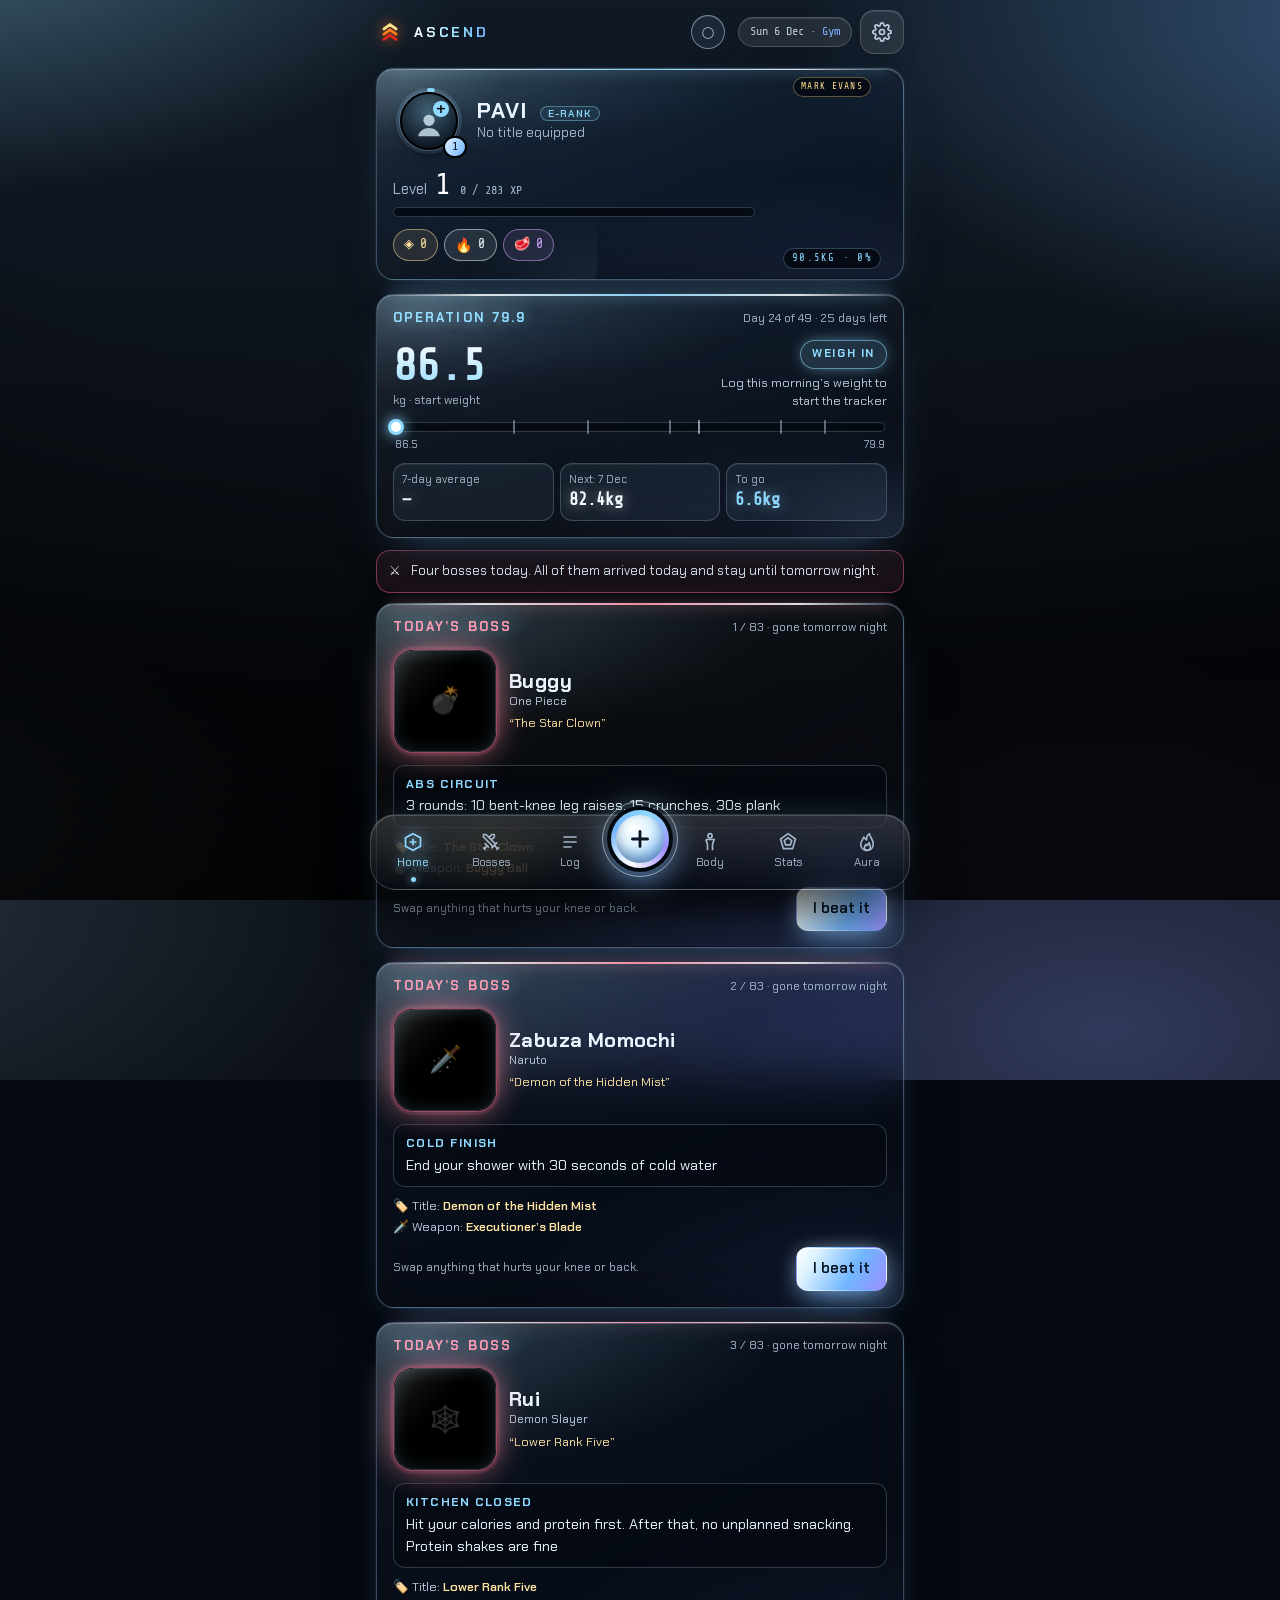
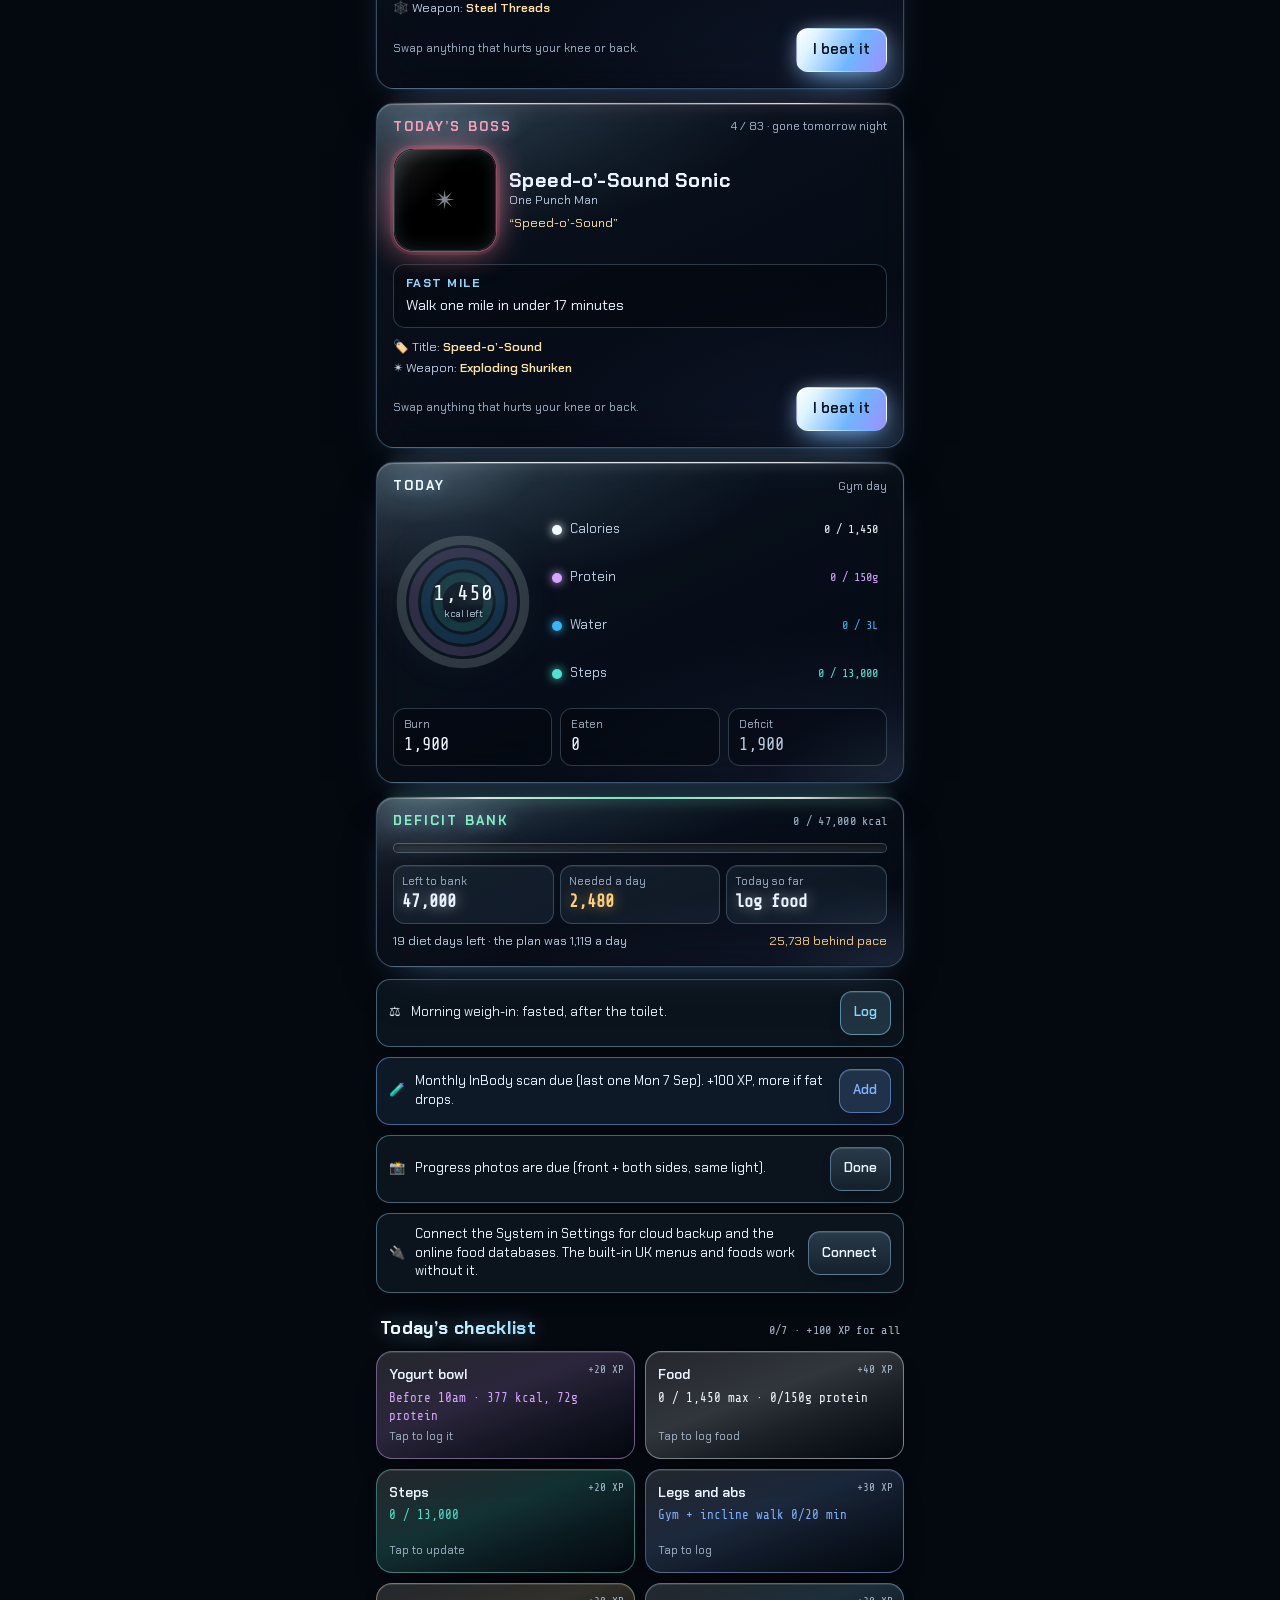
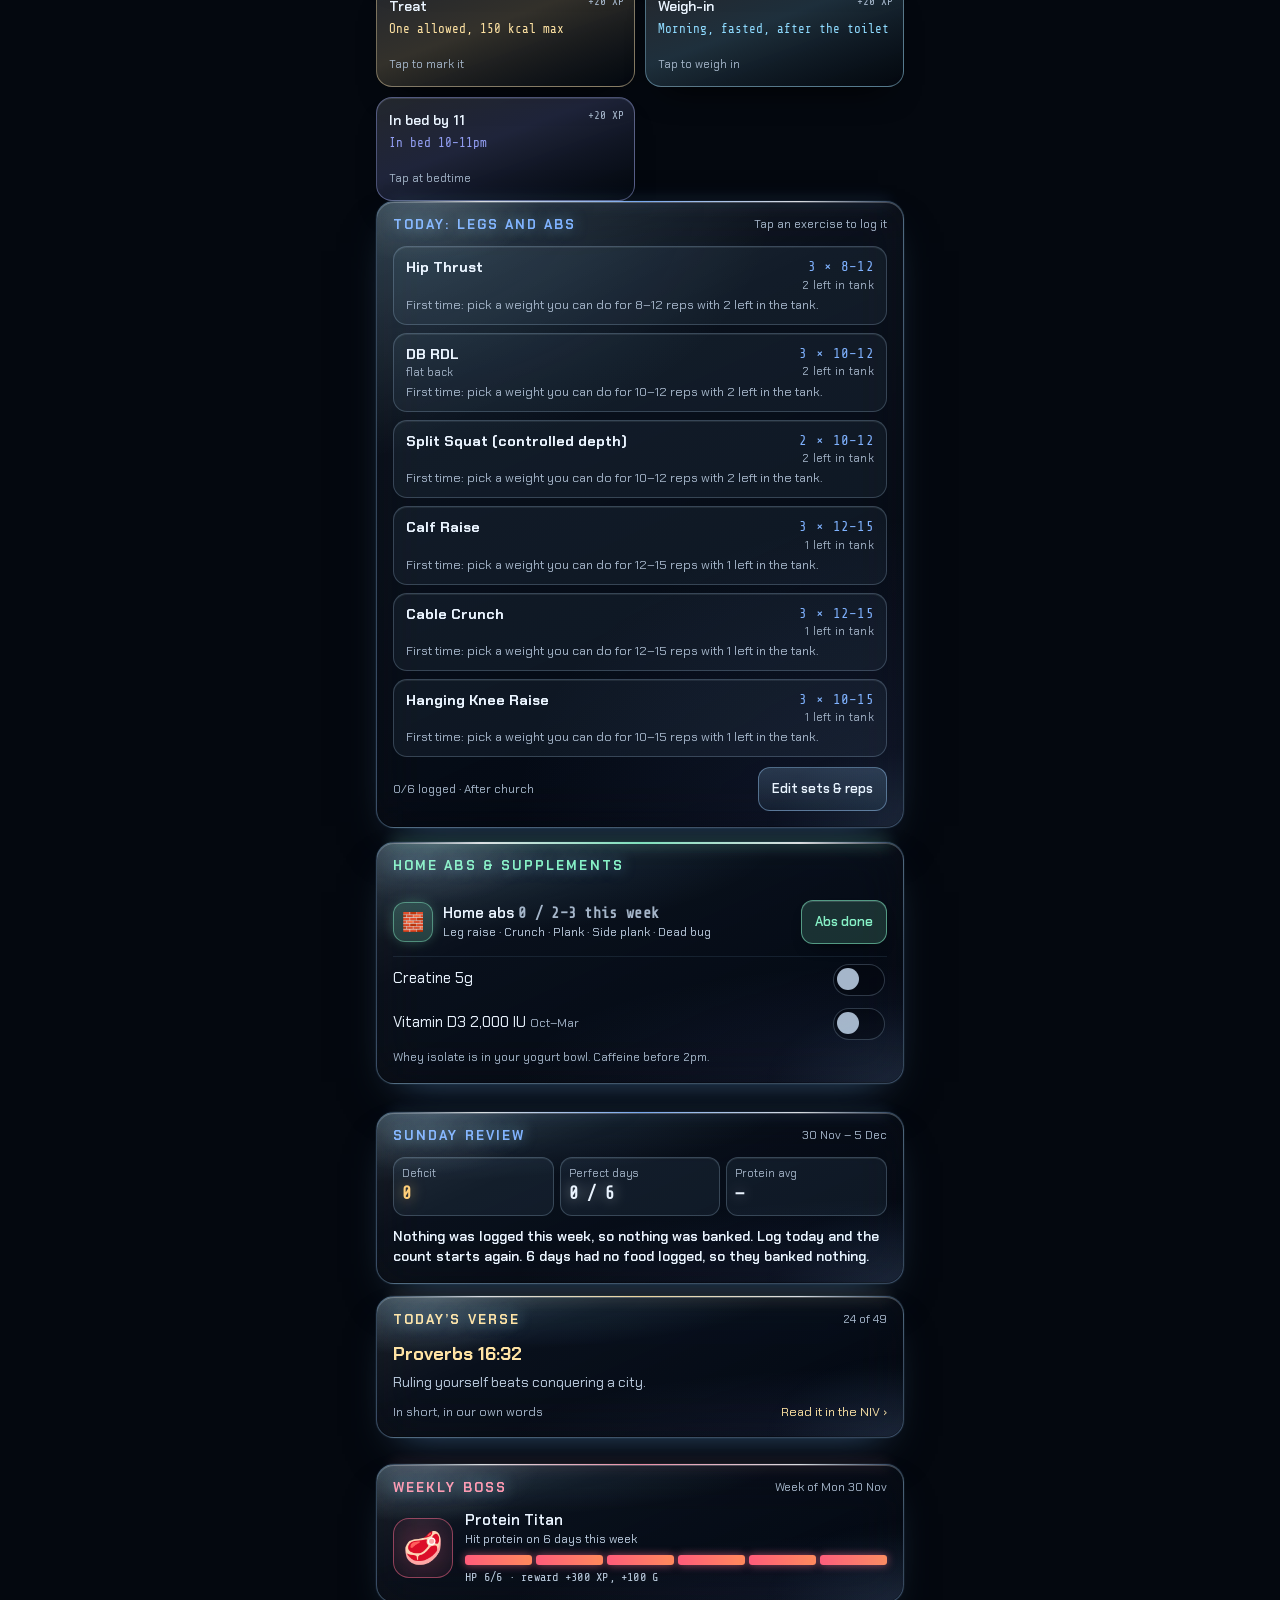
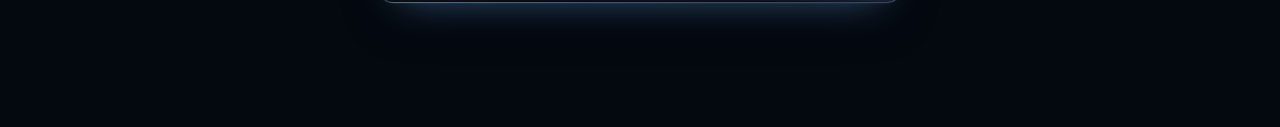
==== commit 317a05d8: "V24: Update the app button, one tap instead of reopening twice Settings gets an Update button. The s" ====
--- a/index.html
+++ b/index.html
@@ -11,6 +11,7 @@
 <meta name="description" content="Pavi's levelling fitness tracker: food logging, bosses, ranks, InBody scans and a new anime character with a blazing aura every day.">
 <title>Ascend</title>
 <script>document.documentElement.className += ' js';</script>
+<meta name="build" content="580b7e6bacb0">
 <link rel="manifest" href="manifest.json">
 <link rel="icon" href="icon-192.png">
 <link rel="apple-touch-icon" href="apple-touch-icon.png">
@@ -1396,7 +1397,7 @@
   <div class="sp-t">ASCEND</div>
   <div class="sp-s">8 OCT – 31 DEC</div>
   <div class="sp-skip">tap to skip</div>
-  <div class="sp-ver">V23</div>
+  <div class="sp-ver">V24</div>
 </div>
 <div id="nojs"><div class="nj-t">ASCEND</div><p><b>This is only a preview.</b> The app’s code is switched off in this window, so nothing here can be tapped.</p><p>That happens when the file is opened inside a chat or a file viewer. To use the app, upload <b>index.html</b> and <b>sw.js</b> to GitHub, then open your app’s web address in Safari or Chrome, or tap its Home Screen icon.</p><p class="nj-v">V21</p></div>
 <script>
@@ -7847,7 +7848,8 @@
     '<div class="toggle"><span class="muted">Intro on open</span><button class="sw" role="switch" aria-checked="' + S.settings.splash + '" data-act="toggle" data-key="splash" aria-label="Intro on open"></button></div>' +
     '<div class="qname" style="margin:18px 0 8px">Your data</div><div class="row"><button class="btn small" data-act="shop">Reward shop</button><button class="btn small" data-act="export">Export backup</button><label class="btn small ghost">Import backup<input type="file" accept="application/json,.json" id="imp" class="sr"></label></div>' +
     '<div class="row" style="margin-top:8px"><button class="btn small ghost" data-act="diag">Diagnostics</button><button class="btn small danger" data-act="reset">Reset everything</button></div>' +
-    '<p class="dim" id="app-ver" style="font-size:11px;margin-top:16px">Ascend V23 · data v' + S.version + ' · stored on this device' + (connected() ? ' + your cloud copy' : '') + '.</p>';
+    '<div class="qname" style="margin:18px 0 8px">App version</div><div class="row"><button class="btn small" data-act="app-update">Update the app</button><span class="dim" style="font-size:11.5px;align-self:center">Gets the newest version and reloads</span></div>' +
+    '<p class="dim" id="app-ver" style="font-size:11px;margin-top:16px">Ascend V24 · data v' + S.version + ' · stored on this device' + (connected() ? ' + your cloud copy' : '') + '.</p>';
   openLayer(html);
   $$('[data-set]').forEach(function (inp) { inp.addEventListener('change', function () { setPath(inp.dataset.set, inp.dataset.text ? inp.value.trim().slice(0, 30) || 'Pavi' : inp.value, !!inp.dataset.text, inp); }); });
   $$('[data-week]').forEach(function (sel) { sel.addEventListener('change', function () { R.freezeDays(S, today()); S.week.pattern[+sel.dataset.week] = sel.value; persist(); render(); toast('Weekly pattern updated from today.'); }); });
@@ -8364,6 +8366,7 @@
   'rc-cancel': function () { recipeDraft = null; closeLayer(); recipesSheet(); },
   'rc-del': function () { var r = recipeDraft; if (!r || !r.id) return; confirmBox('Delete recipe?', '“' + r.name + '” will be removed. Days you already logged it on are not changed.', 'Delete', function () { S.recipes = (S.recipes || []).filter(function (x) { return x.id !== r.id; }); recipeDraft = null; persist(); closeLayer(); recipesSheet(); toast('Recipe deleted.'); }, true); },
   'steps-sheet': function () { closeLayer(); stepsSheet(); },
+  'app-update': function () { closeLayer(); updateNow(true); },
   'op-track': function () { closeLayer(); trackerSheet(); },
   'op-bank': function () { closeLayer(); bankSheet(); },
   'op-review': function () { closeLayer(); reviewSheet(); },
@@ -8457,7 +8460,8 @@
     function () { var q = R.questStatus(S, today()); lastQuestDone = {}; q.forEach(function (x) { lastQuestDone[x.id] = x.done; }); },
     function () { render(); }
   ].forEach(function (step, i) { try { step(); } catch (e) { reportErr(e, 'opening step ' + (i + 1)); } });
-  afterSplash(function () { syncCheck(false); }, 900); // VF: once the opening is over, so it has the phone to itself
+  afterSplash(function () { syncCheck(false); }, 900);
+  afterSplash(function () { try { updateNow(false); } catch (e) {} }, 4000); // a quiet look for a newer version, well after the opening // VF: once the opening is over, so it has the phone to itself
   var sp = $('#splash'), gone = false;
   try { var spd = sp && $('.sp-s', sp); if (spd) spd.textContent = (R.fmtDate(S.profile.startDate).slice(4) + ' – ' + R.fmtDate(S.profile.seasonEnd).slice(4)).toUpperCase(); } catch (e) {} // the dates on the opening screen are the arc's real ones
   var imp = null; try { imp = R.parseImportQuery(location.search); } catch (e) {}
@@ -8479,13 +8483,45 @@
     sp.addEventListener('click', skip); sp.addEventListener('keydown', function (e) { if (e.key === 'Enter' || e.key === ' ') skip(); });
     if (!intro) setTimeout(hideSplash, 3200);
   }
-  if ('serviceWorker' in navigator && location.protocol === 'https:') {
+  if ('serviceWorker' in navigator && (location.protocol === 'https:' || /^(localhost|127\.0\.0\.1|\[::1\])$/.test(location.hostname))) {
     navigator.serviceWorker.register('sw.js').then(function (reg) {
       reg.addEventListener('updatefound', function () { var nw = reg.installing; if (!nw) return; nw.addEventListener('statechange', function () { if (nw.state === 'installed' && navigator.serviceWorker.controller) toast('Update ready.', { action: 'Reload', ms: 15000, onAction: function () { location.reload(); } }); }); });
     }).catch(function () {});
   }
 }
-window.RTLApp = { get state() { return S; }, builtinCount: function () { return builtin().length; }, loadGeneric: function () { return loadGeneric(); }, precacheArt: function () { precacheArt(); }, luckPop: function () { luckPop(); }, maybeBossIntro: function () { maybeBossIntro(); }, maybeHeroReveal: function () { maybeHeroReveal(); }, syncCheck: syncCheck, syncInfo: syncInfo, runDiagnostics: runDiagnostics, submitText: submitText, setTab: setTab, openCmd: openCmd, checkInbox: checkInbox, render: render, aura: function () { return window.Aura ? window.Aura.debug() : null; }, auraToday: function () { return auraNow(); }, get errors() { return errLog.slice(); } };
+var BUILD = (function () { var m = document.querySelector('meta[name=build]'); return (m && m.content) || ''; })();
+/* asks the service worker to fetch the page from the server and say whether it is newer than the stored copy */
+function askRefresh(ms) {
+  return new Promise(function (res) {
+    var sw = navigator.serviceWorker;
+    if (!sw || !sw.controller) { res(null); return; }
+    var ch, done = false;
+    var finish = function (v) { if (done) return; done = true; clearTimeout(t); res(v); };
+    var t = setTimeout(function () { finish(null); }, ms || 9000);
+    try { ch = new MessageChannel(); ch.port1.onmessage = function (ev) { finish(ev.data || null); }; sw.controller.postMessage({ type: 'refresh' }, [ch.port2]); }
+    catch (e) { finish(null); }
+  });
+}
+var updBusy = false;
+function updateNow(manual) {
+  if (updBusy) return; updBusy = true;
+  if (manual) toast('Checking for an update…', { ms: 9000 });
+  try { if (navigator.serviceWorker && navigator.serviceWorker.getRegistration) navigator.serviceWorker.getRegistration().then(function (reg) { if (reg) reg.update(); }).catch(function () {}); } catch (e) {}
+  askRefresh().then(function (res) {
+    updBusy = false;
+    // the page on the server is a different build from the one running here (or the stored copy just changed)
+    if (res && ((res.build && BUILD && res.build !== BUILD) || (res.changed && !res.build))) {
+      if (manual) { toast('Update found. Reloading…', { icon: '⬆️' }); setTimeout(function () { location.reload(); }, 700); }
+      else toast('Update ready.', { action: 'Reload', ms: 20000, onAction: function () { location.reload(); } });
+      return;
+    }
+    if (!manual) return;
+    if (res && res.ok) toast('You already have the newest version.', { icon: '✓' });
+    else if (res && res.offline) toast('Can’t check while you are offline.', { bad: true });
+    else { toast('Reloading…'); setTimeout(function () { location.reload(); }, 600); } // no service worker yet: a plain reload is the update
+  });
+}
+window.RTLApp = { build: BUILD, update: function () { updateNow(true); }, get state() { return S; }, builtinCount: function () { return builtin().length; }, loadGeneric: function () { return loadGeneric(); }, precacheArt: function () { precacheArt(); }, luckPop: function () { luckPop(); }, maybeBossIntro: function () { maybeBossIntro(); }, maybeHeroReveal: function () { maybeHeroReveal(); }, syncCheck: syncCheck, syncInfo: syncInfo, runDiagnostics: runDiagnostics, submitText: submitText, setTab: setTab, openCmd: openCmd, checkInbox: checkInbox, render: render, aura: function () { return window.Aura ? window.Aura.debug() : null; }, auraToday: function () { return auraNow(); }, get errors() { return errLog.slice(); } };
 /* ───────────── puzzle pieces (Blue Lock): a few drift up all the time, a burst from every tap ───────────── */
 /* VF: background work (sync, the food list, fetching pictures) waits until the opening is over */
 var splashGone = false, splashWaiters = [];
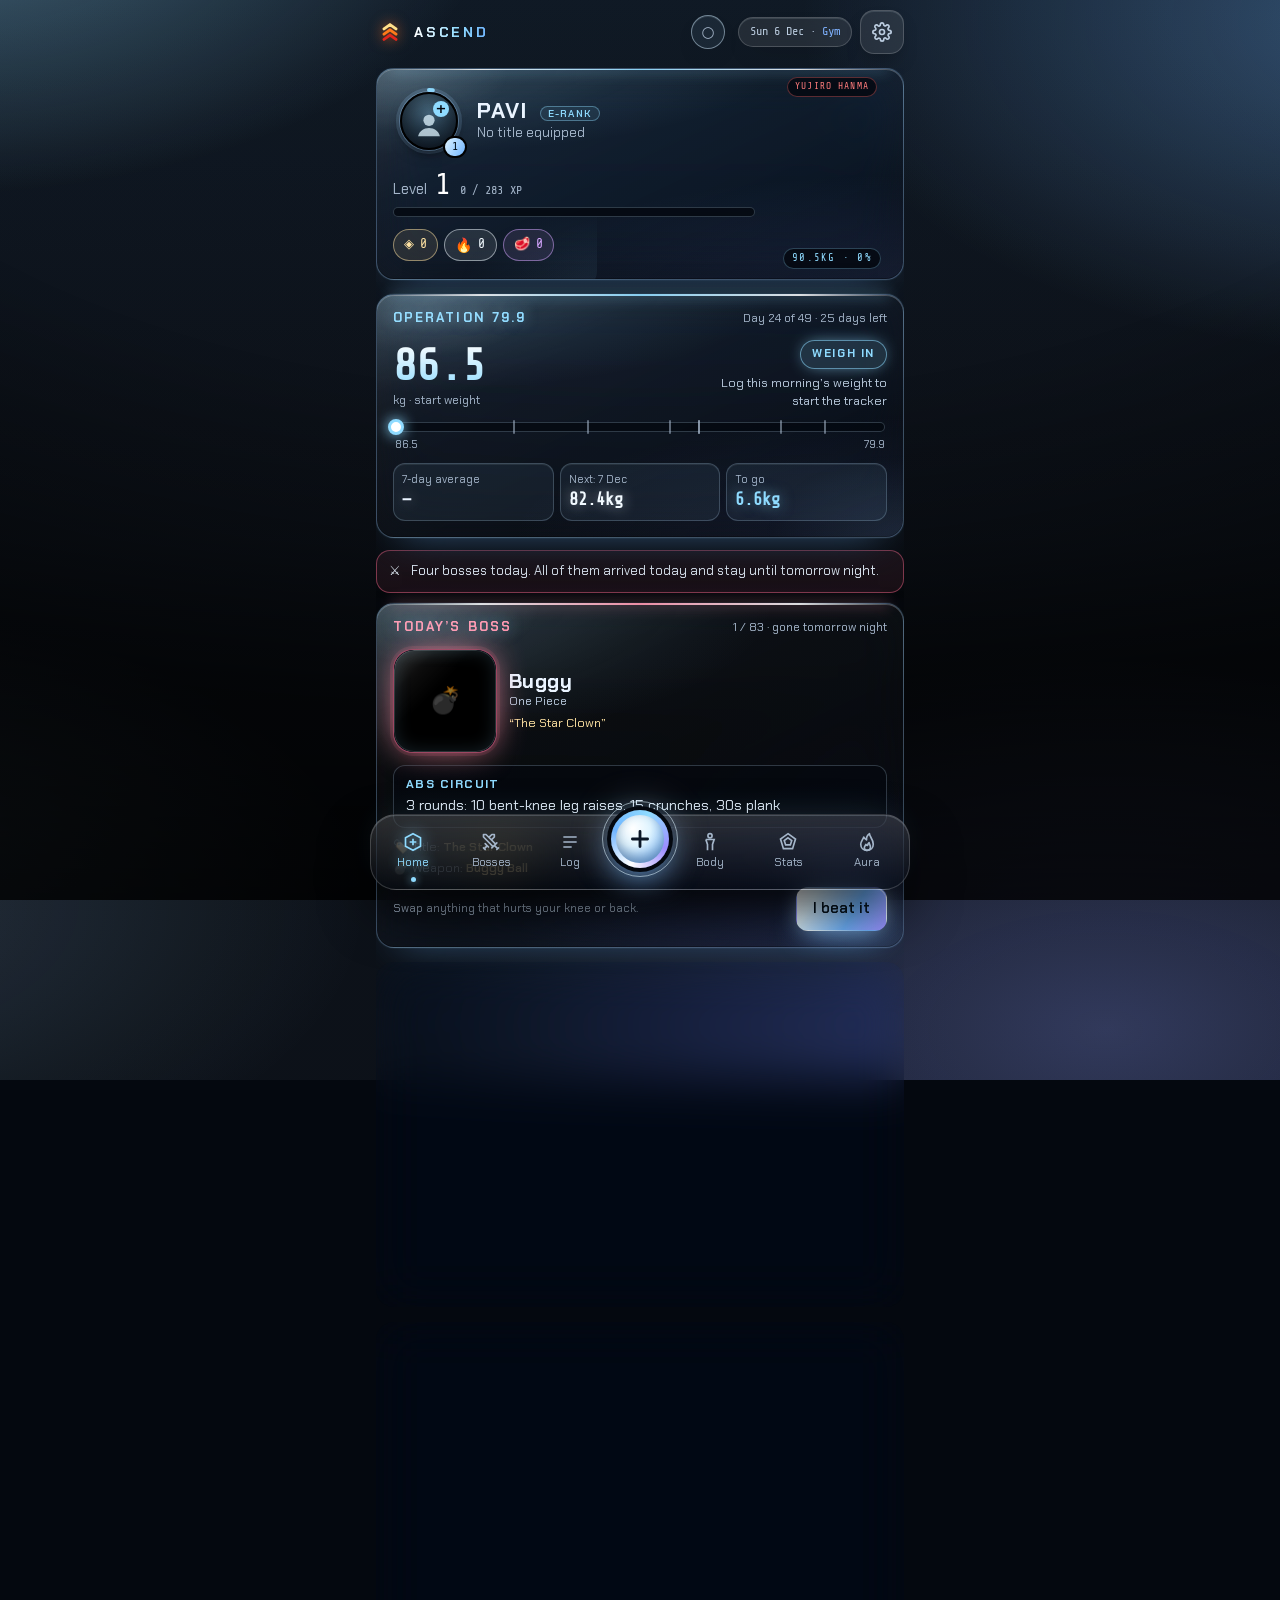
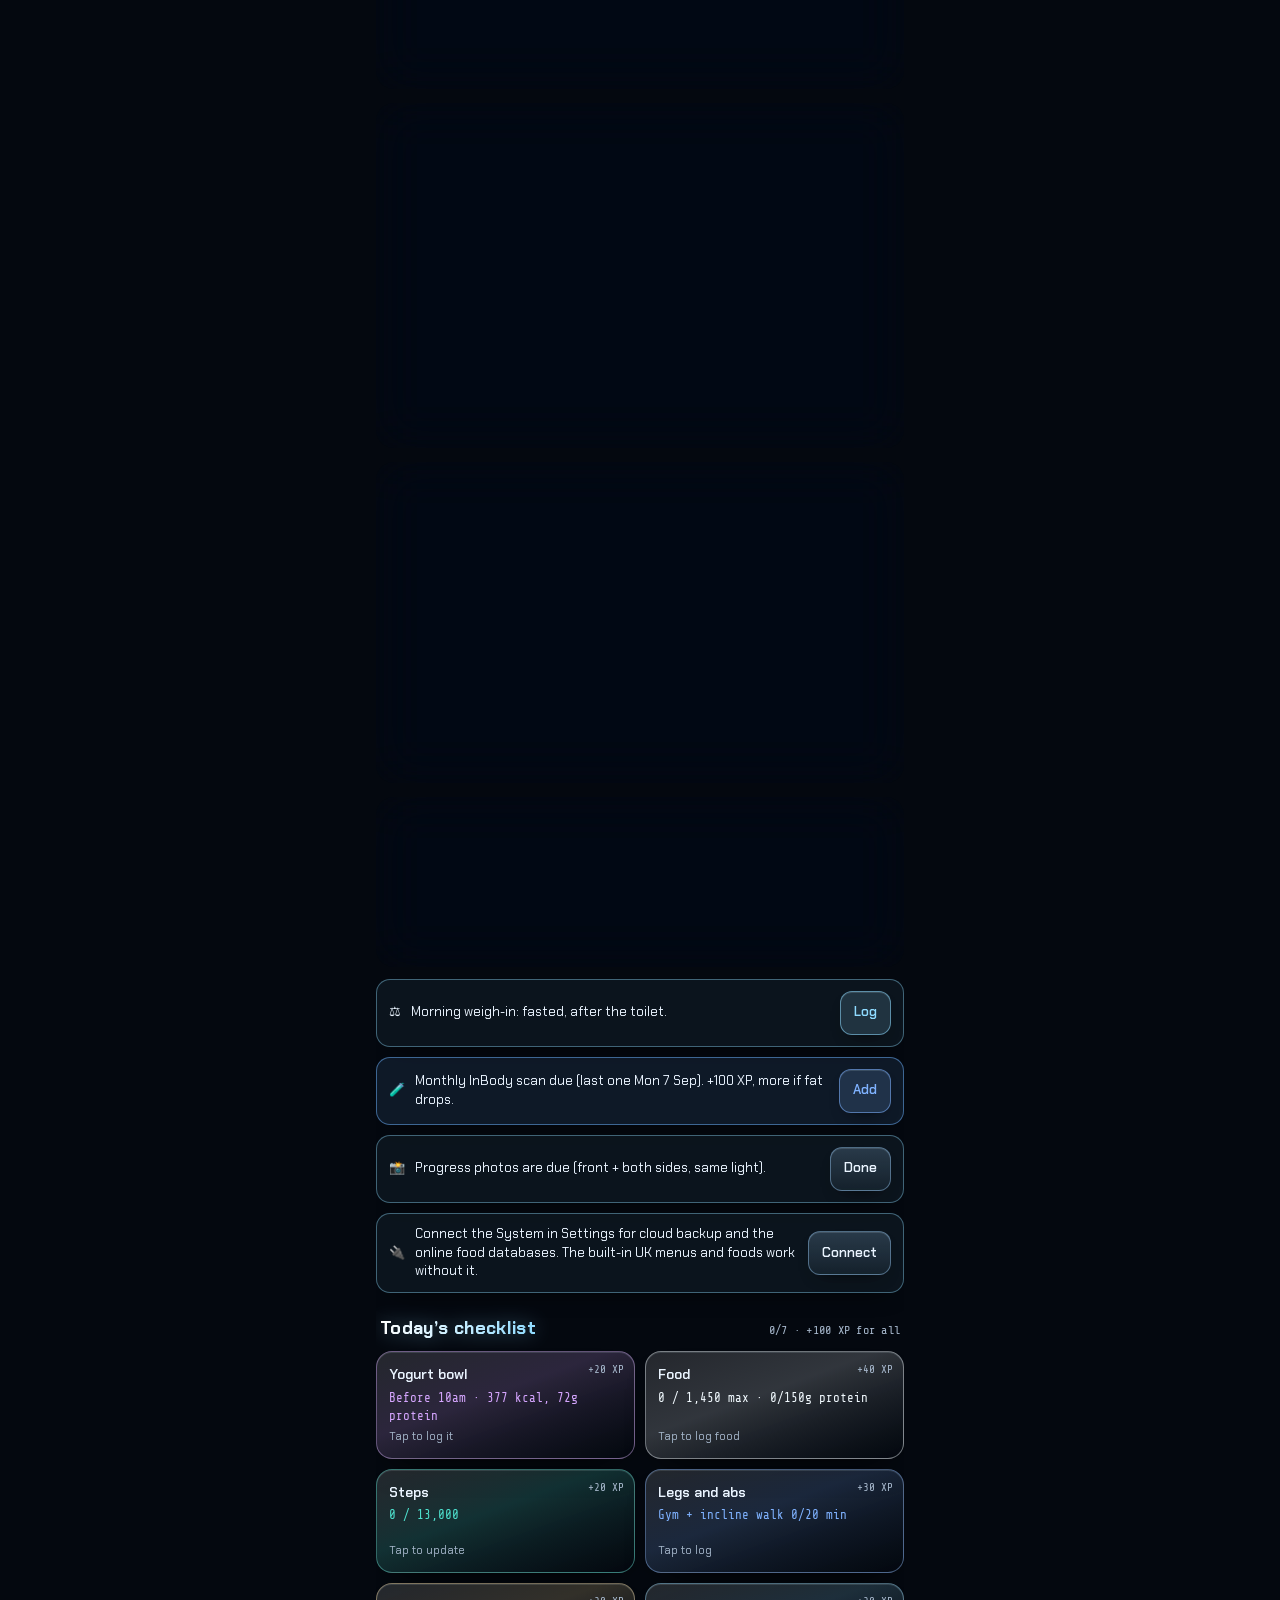
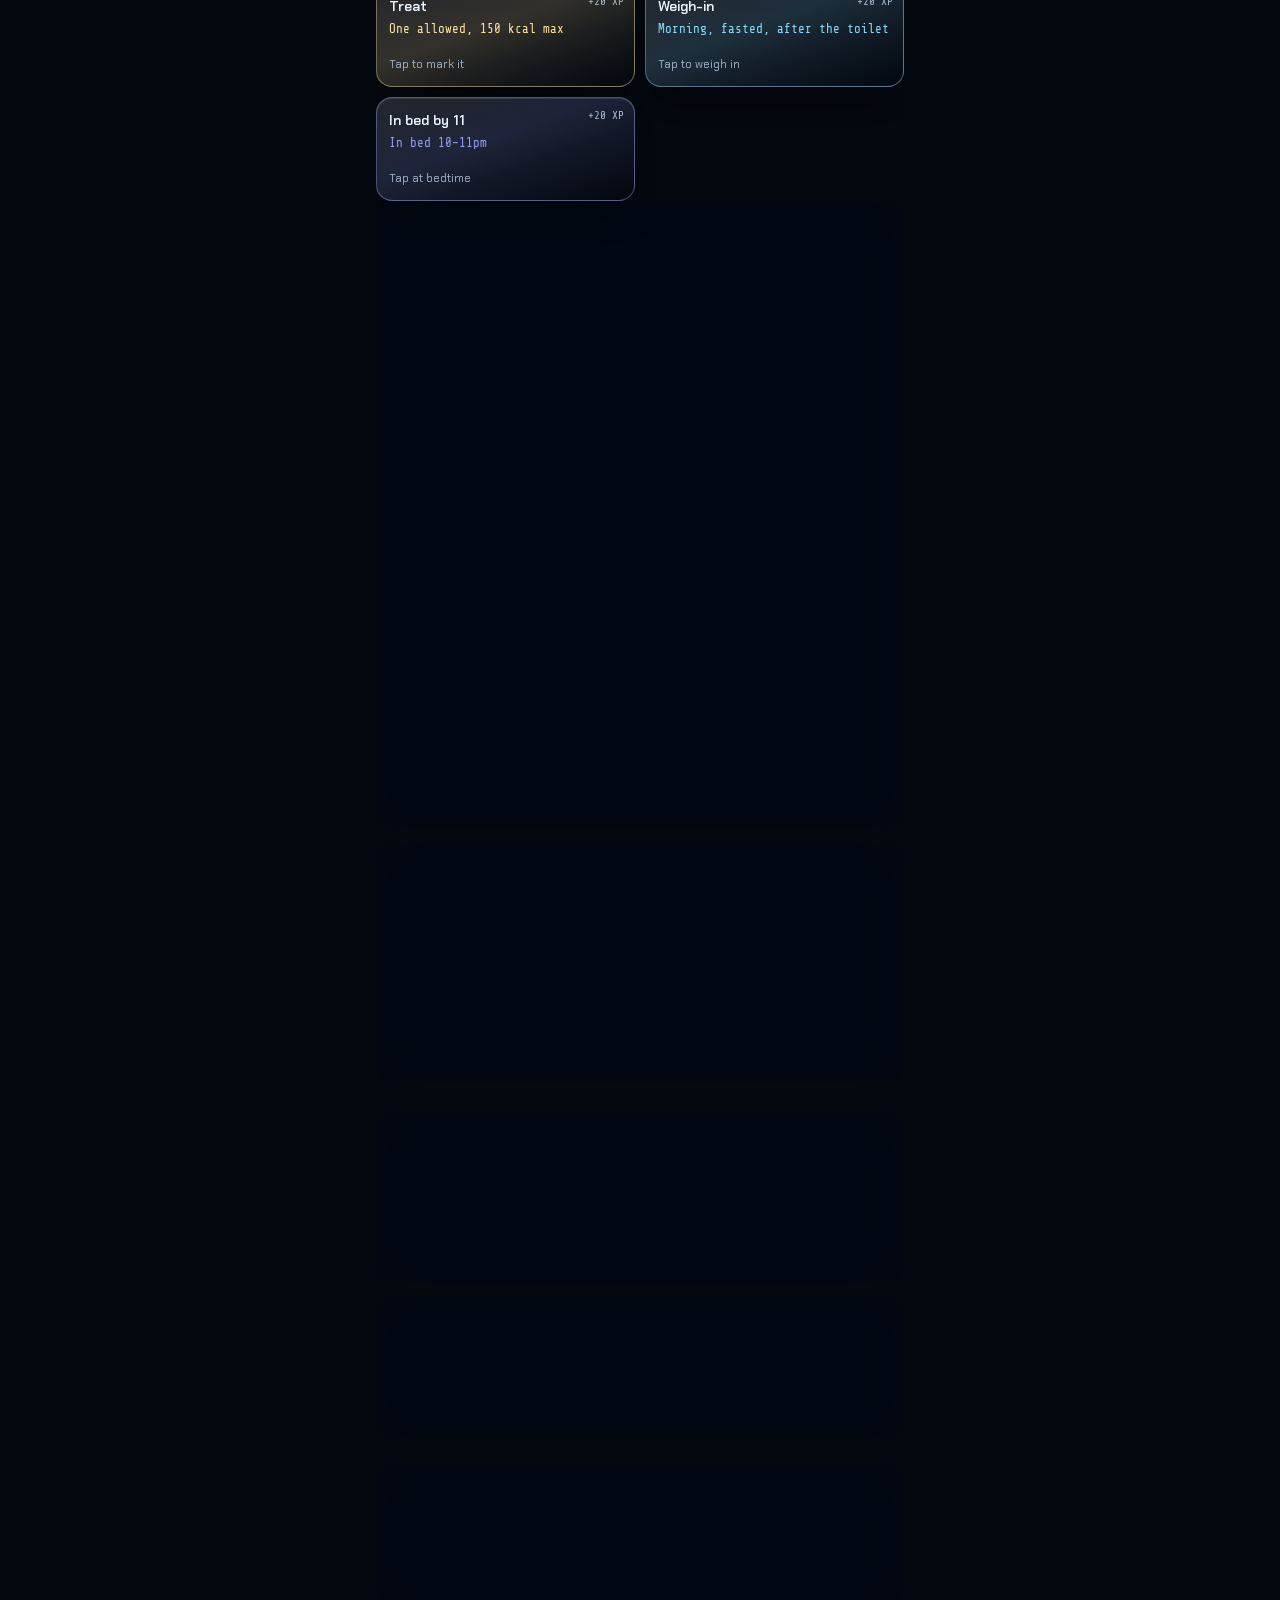
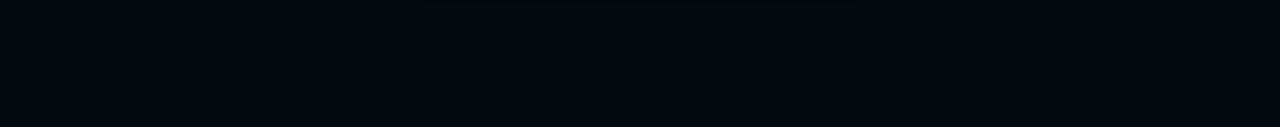
==== commit 03870738: "Stop the Bosses screen overflowing sideways, and pin the zoom The roster grid used repeat(3,1fr), wh" ====
--- a/index.html
+++ b/index.html
@@ -2,7 +2,7 @@
 <html lang="en-GB">
 <head>
 <meta charset="utf-8">
-<meta name="viewport" content="width=device-width,initial-scale=1,viewport-fit=cover">
+<meta name="viewport" content="width=device-width,initial-scale=1,maximum-scale=1,user-scalable=no,viewport-fit=cover">
 <meta name="theme-color" content="#04080f">
 <meta name="apple-mobile-web-app-capable" content="yes">
 <meta name="mobile-web-app-capable" content="yes">
@@ -11,7 +11,7 @@
 <meta name="description" content="Pavi's levelling fitness tracker: food logging, bosses, ranks, InBody scans and a new anime character with a blazing aura every day.">
 <title>Ascend</title>
 <script>document.documentElement.className += ' js';</script>
-<meta name="build" content="580b7e6bacb0">
+<meta name="build" content="a59347b32b72">
 <link rel="manifest" href="manifest.json">
 <link rel="icon" href="icon-192.png">
 <link rel="apple-touch-icon" href="apple-touch-icon.png">
@@ -50,7 +50,9 @@
 *{box-sizing:border-box;-webkit-tap-highlight-color:transparent}
 html,body{margin:0;background:var(--night);color:var(--ink);font-family:var(--font);font-size:15px;line-height:1.45}
 html{-webkit-text-size-adjust:100%;text-size-adjust:100%} /* an iPhone turned on its side must not enlarge some of the text */
-body{min-height:100vh;overflow-x:hidden}
+html{overflow-x:hidden}
+body{min-height:100vh;overflow-x:hidden;touch-action:pan-y;-webkit-text-size-adjust:100%}
+.view{max-width:100%;overflow-x:hidden}
 body::before{content:"";position:fixed;inset:-20%;z-index:0;pointer-events:none;
   background:
     radial-gradient(42% 30% at 12% 8%,rgba(var(--acc),.20),transparent 70%),
@@ -214,6 +216,8 @@
 /* ── trials ── */
 .trial{margin-bottom:14px}
 .nodes{display:flex;align-items:center;margin:8px 0;overflow-x:auto;padding:4px 2px}
+/* the rows that really do scroll sideways keep their own gestures, since the page itself no longer pans sideways */
+.scroll-x,.nodes,.hrow,.segrow{touch-action:auto}
 .node{flex:none;width:30px;height:30px;border-radius:50%;border:2px solid var(--ink-3);display:grid;place-items:center;font-size:11px;font-family:var(--mono);color:var(--ink-3);background:var(--night-2)}
 .node.on{border-color:var(--c);color:var(--night);background:var(--c);box-shadow:0 0 10px var(--c)}
 .node.next{border-color:var(--c);color:var(--c);animation:bossPulse 2s infinite}
@@ -578,8 +582,8 @@
 .duel-task span{font-size:14.5px}
 .duel-rw{display:flex;flex-direction:column;gap:3px;margin-top:10px;font-size:12.5px;color:var(--ink-2)} .duel-rw b{color:var(--gold);font-weight:600}
 .duel-line{margin:12px 0;padding:12px 14px;border-left:2px solid var(--holo);background:rgba(var(--acc),.07);border-radius:0 12px 12px 0;font-size:14.5px;color:var(--ink)}
-.roster{display:grid;grid-template-columns:repeat(3,1fr);gap:8px}
-.rost{position:relative;display:block;aspect-ratio:1/1.18;padding:0;overflow:hidden;text-align:left;color:var(--ink);font:inherit;border-radius:16px;border:1px solid var(--line);background:var(--night-2);contain:content}
+.roster{display:grid;grid-template-columns:repeat(3,minmax(0,1fr));gap:8px}
+.rost{position:relative;display:block;min-width:0;aspect-ratio:1/1.18;padding:0;overflow:hidden;text-align:left;color:var(--ink);font:inherit;border-radius:16px;border:1px solid var(--line);background:var(--night-2);contain:content}
 .rost .art{position:absolute;inset:0}
 .rost .rn{position:absolute;left:6px;top:6px;z-index:2;font-size:10.5px;padding:2px 6px;border-radius:99px;background:rgba(var(--deep),.72);color:var(--ink-2)}
 .rost .rb{position:absolute;right:6px;top:5px;z-index:2;font-size:14px;text-shadow:0 0 6px #000}
@@ -589,7 +593,7 @@
 .rost.won{border-color:rgba(124,240,192,.55);box-shadow:0 0 18px -8px var(--good)} .rost.won small,.rost.won .rb{color:var(--good)}
 .rost.active{border-color:var(--bad);box-shadow:0 0 22px -6px var(--bad);animation:lastPulse 2.4s ease-in-out infinite} .rost.active small{color:var(--bad);font-weight:700}
 .rost.escaped .art img{filter:grayscale(1) brightness(.4)} .rost.escaped b{text-decoration:line-through;color:var(--ink-3)}
-.armoury{display:grid;grid-template-columns:repeat(3,1fr);gap:8px}
+.armoury{display:grid;grid-template-columns:repeat(3,minmax(0,1fr));gap:8px}
 .slot{position:relative;display:flex;flex-direction:column;align-items:center;justify-content:flex-end;gap:2px;text-align:center;color:var(--ink);font:inherit;min-height:128px;padding:8px 6px;overflow:hidden;border-radius:16px;border:1px solid var(--line);
   background:linear-gradient(180deg,rgba(var(--tint),.25),rgba(var(--deep),.7));contain:content}
 .slot .si{font-size:28px;line-height:1.1;margin-bottom:auto;margin-top:18px} .slot b{position:relative;z-index:2;font-size:11.5px;font-weight:600;line-height:1.2} .slot small{position:relative;z-index:2;font-size:10px;color:var(--ink-3)}
